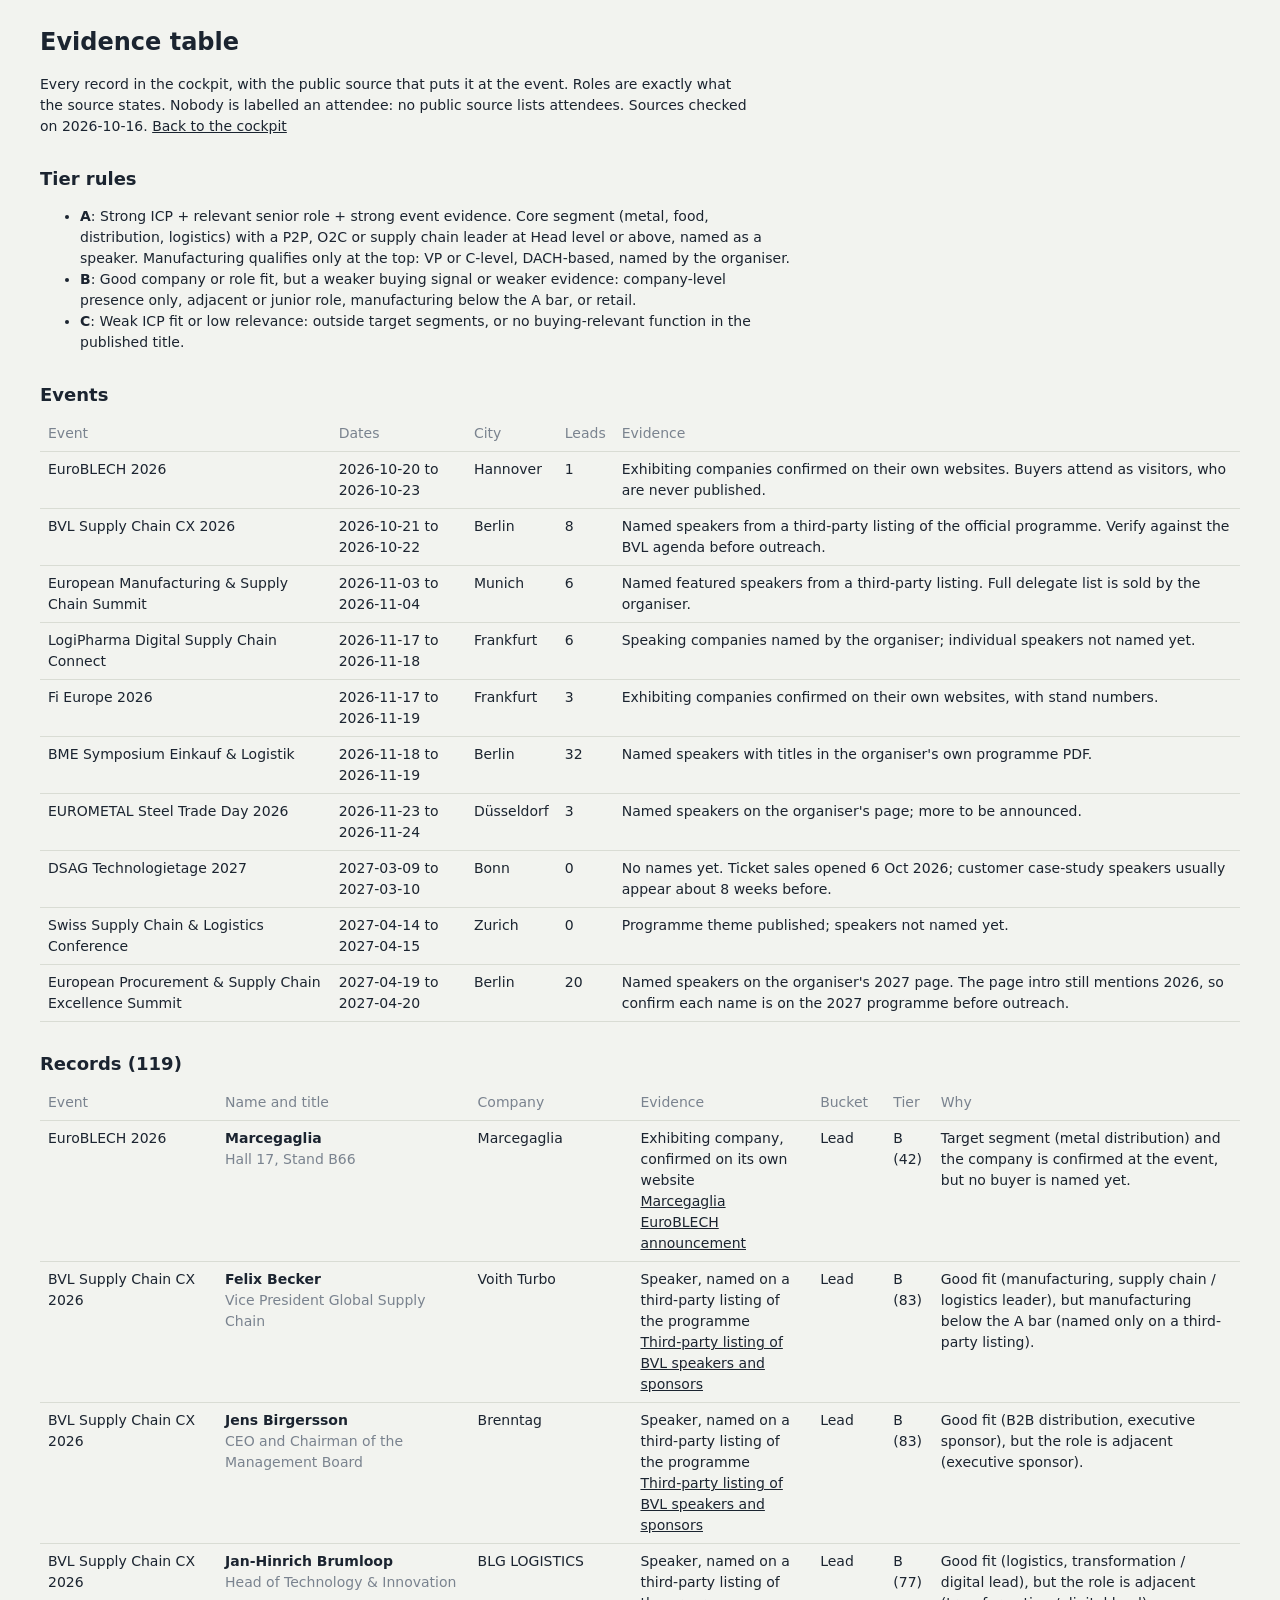
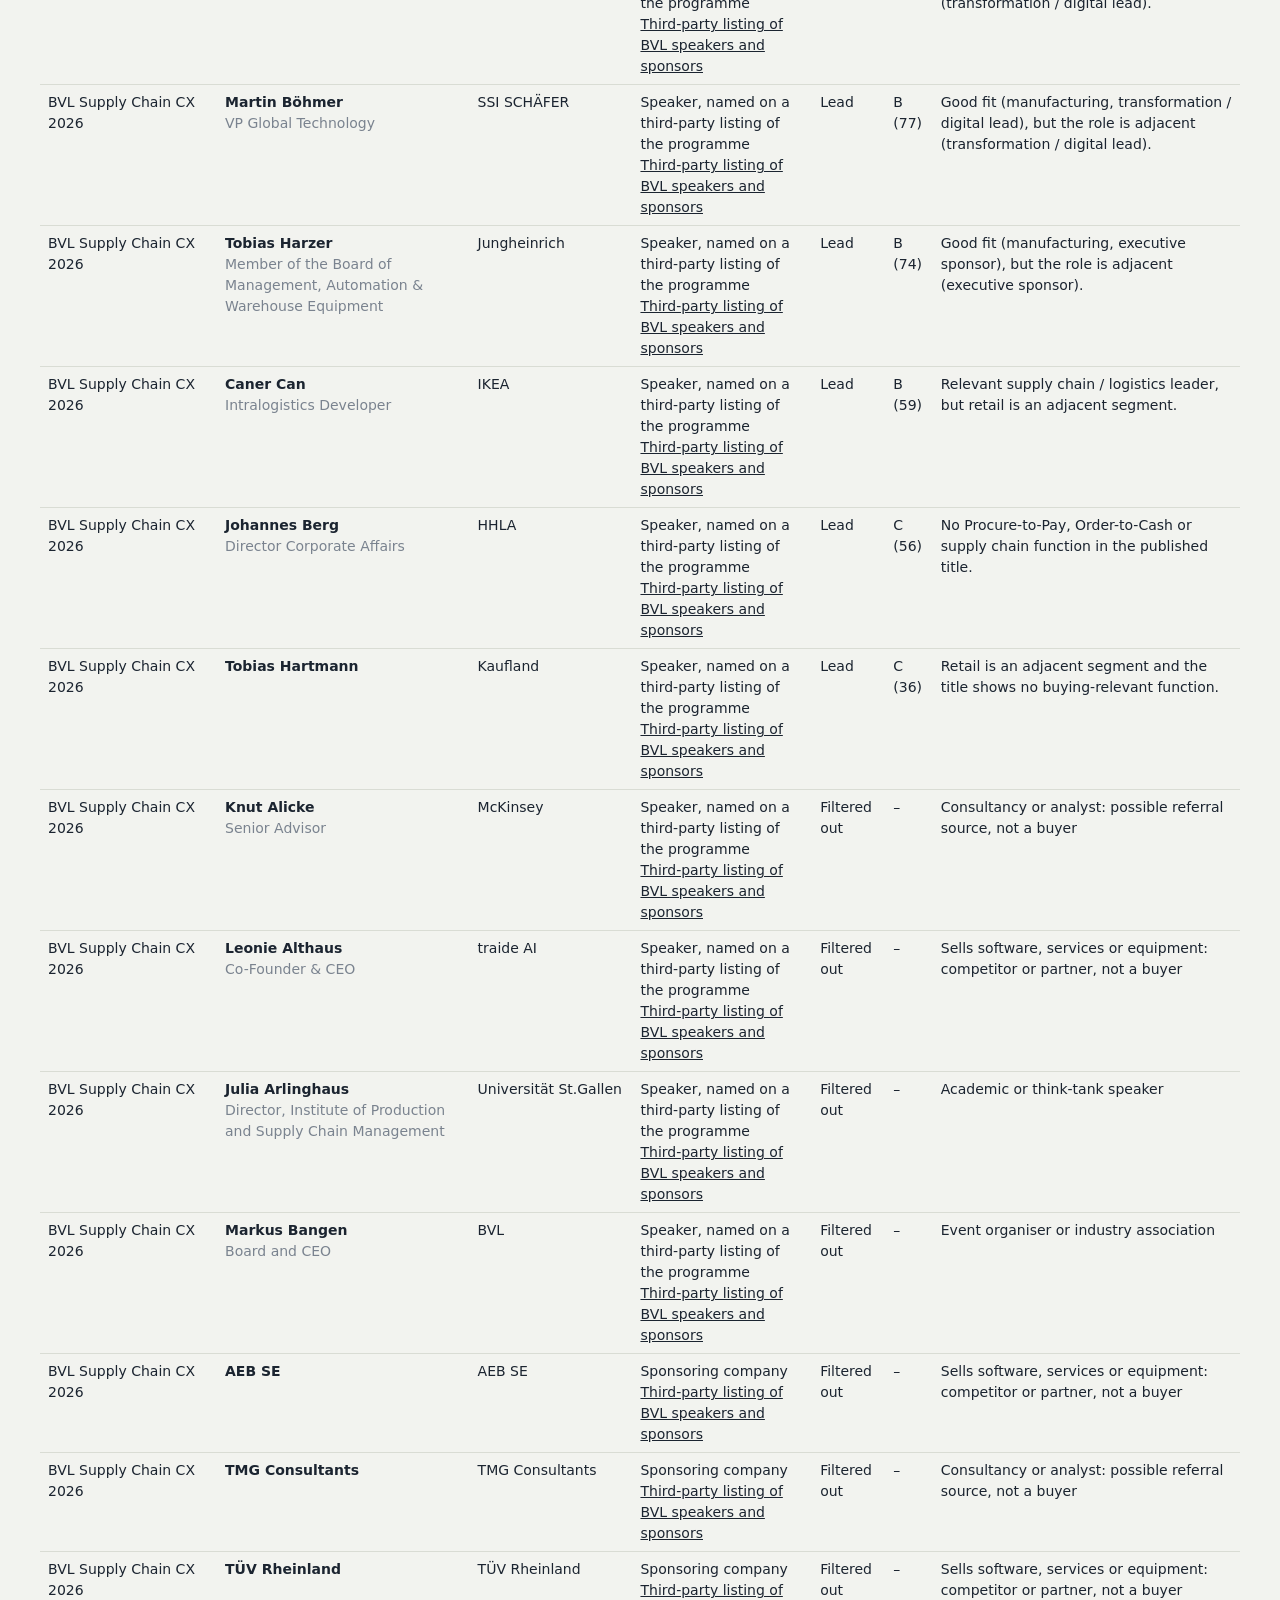
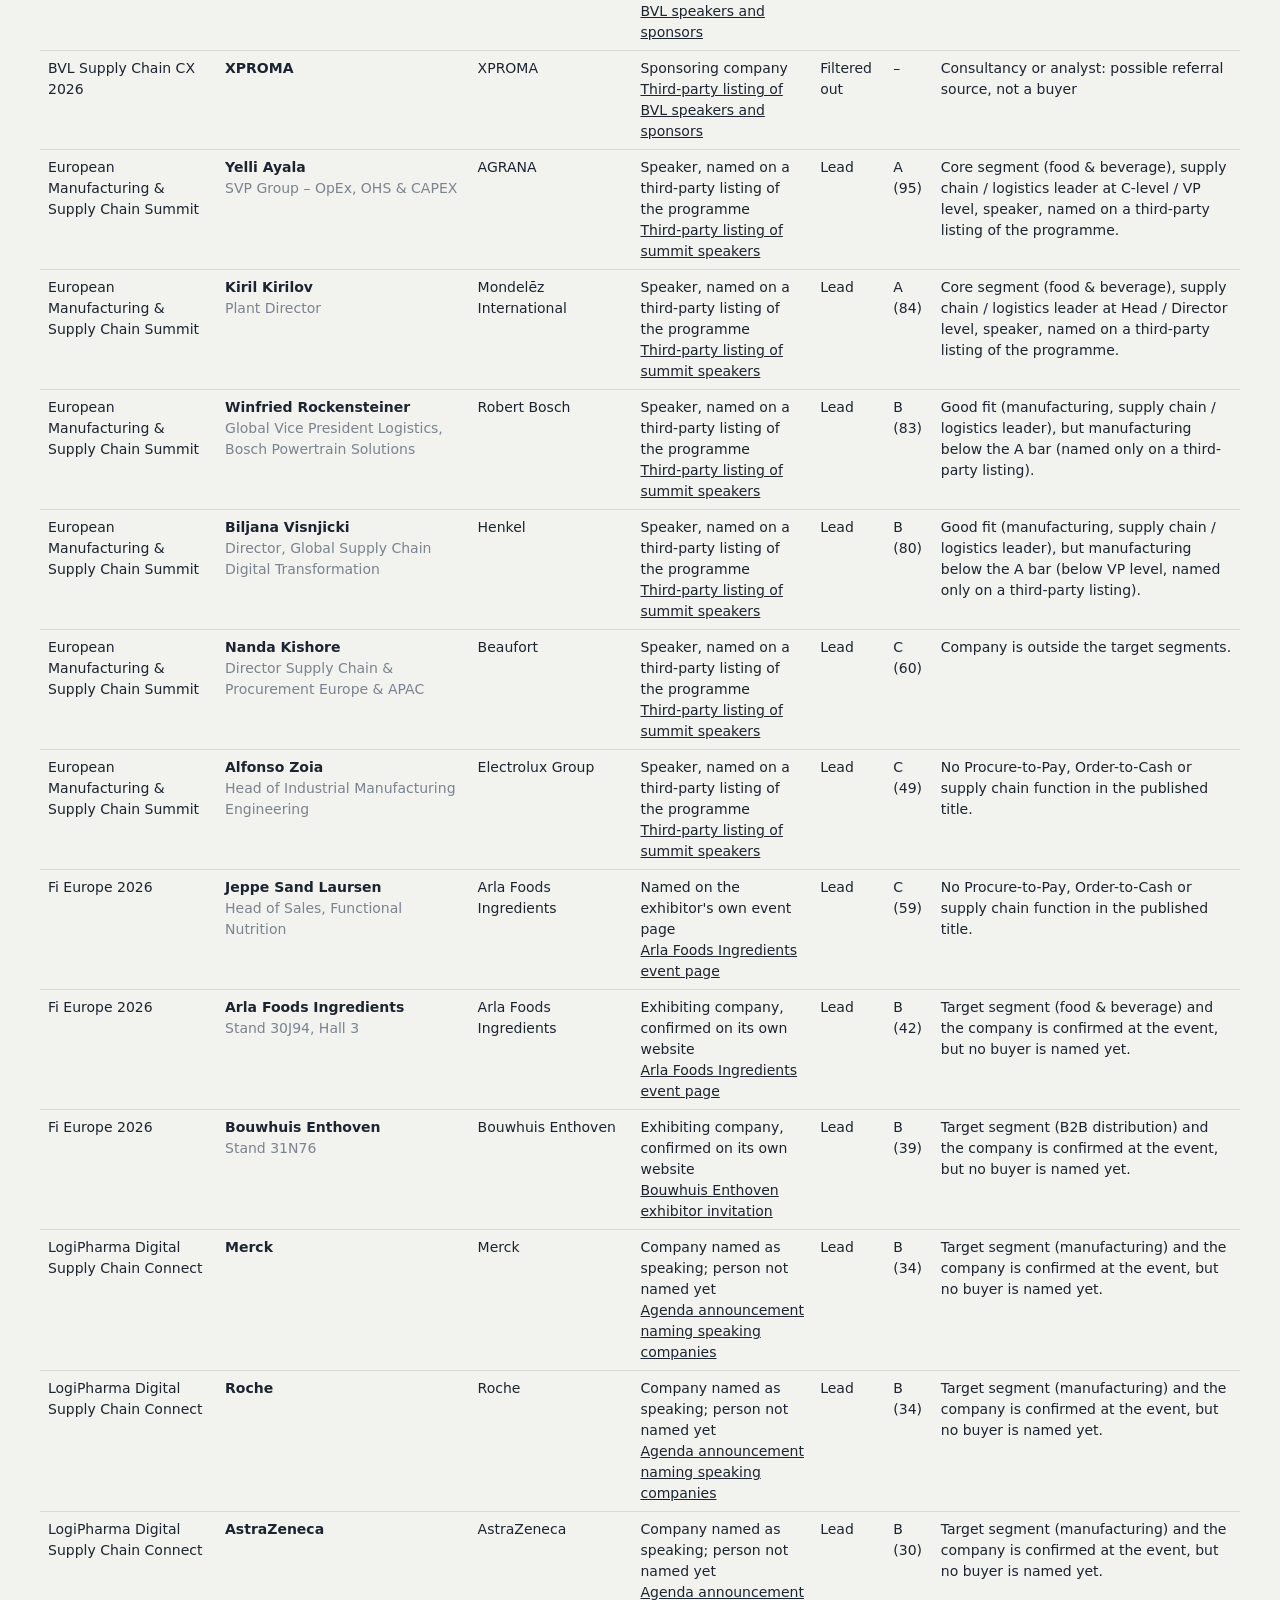
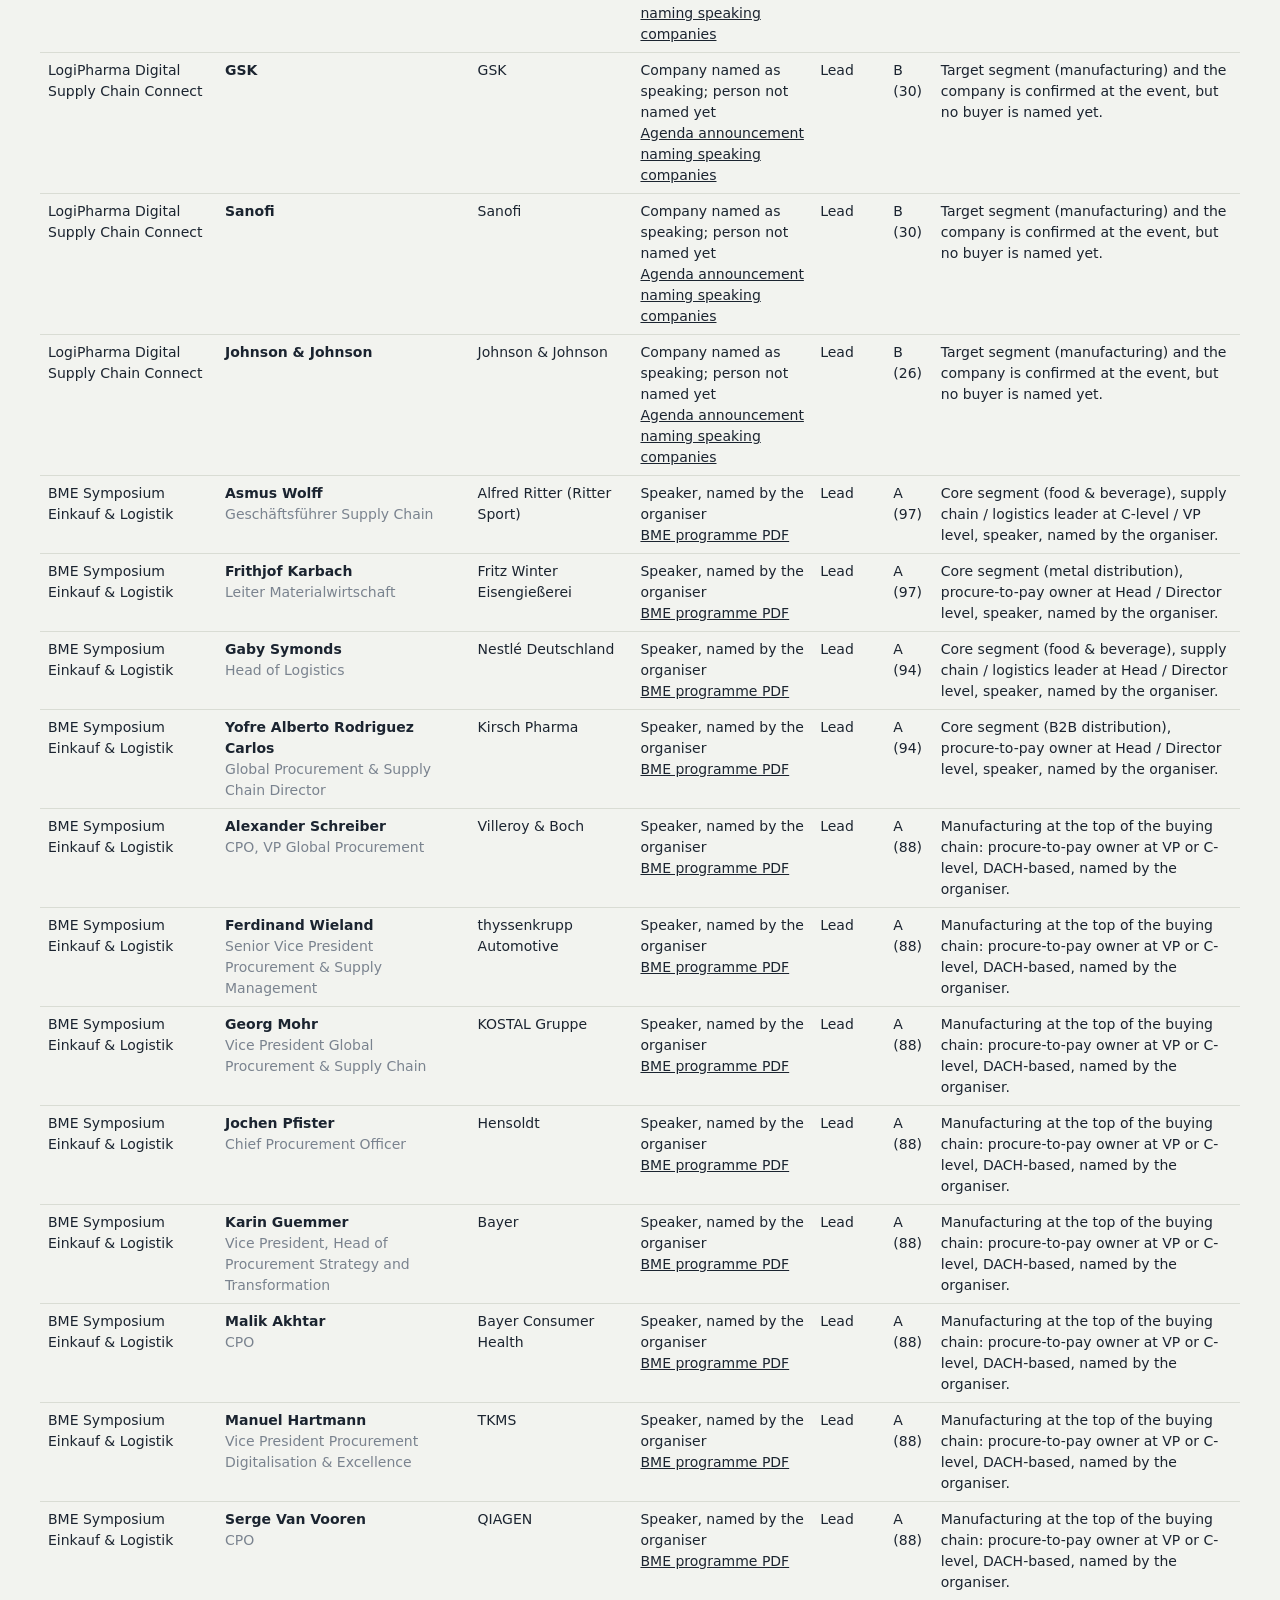
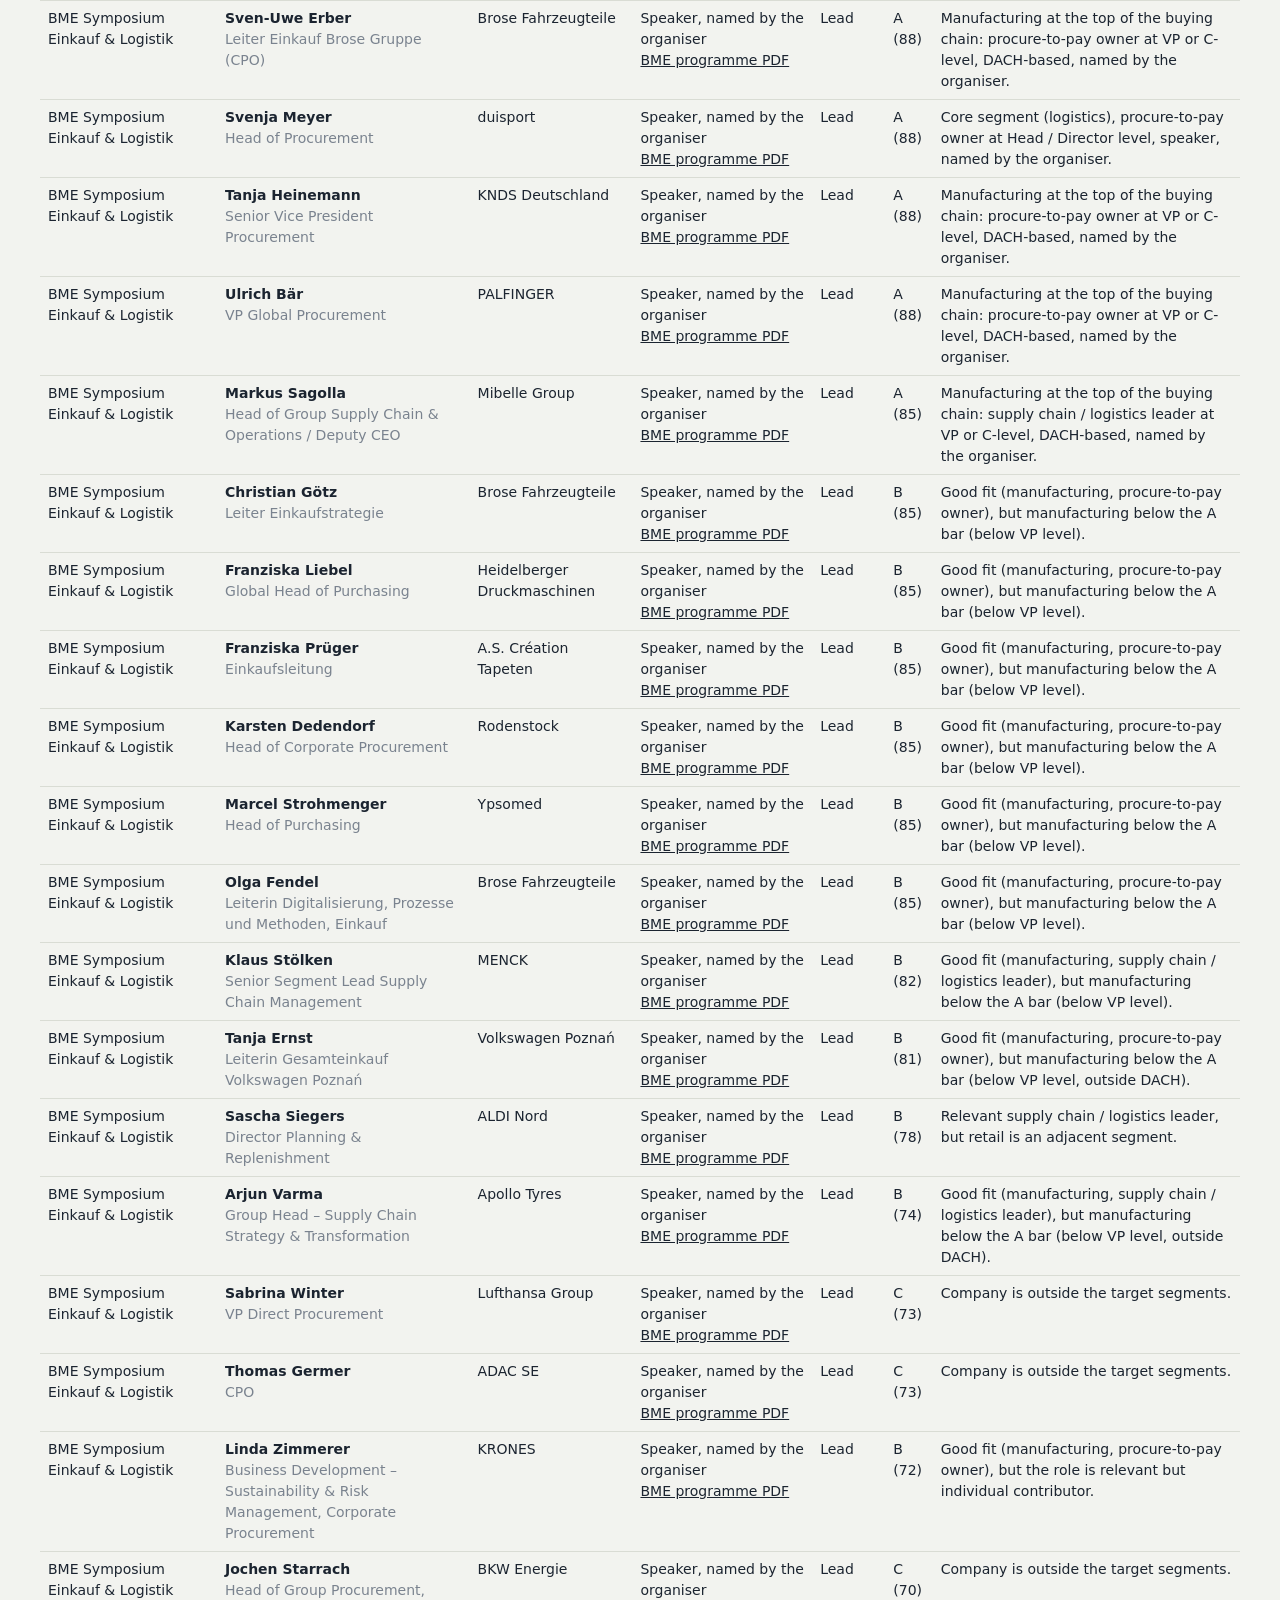
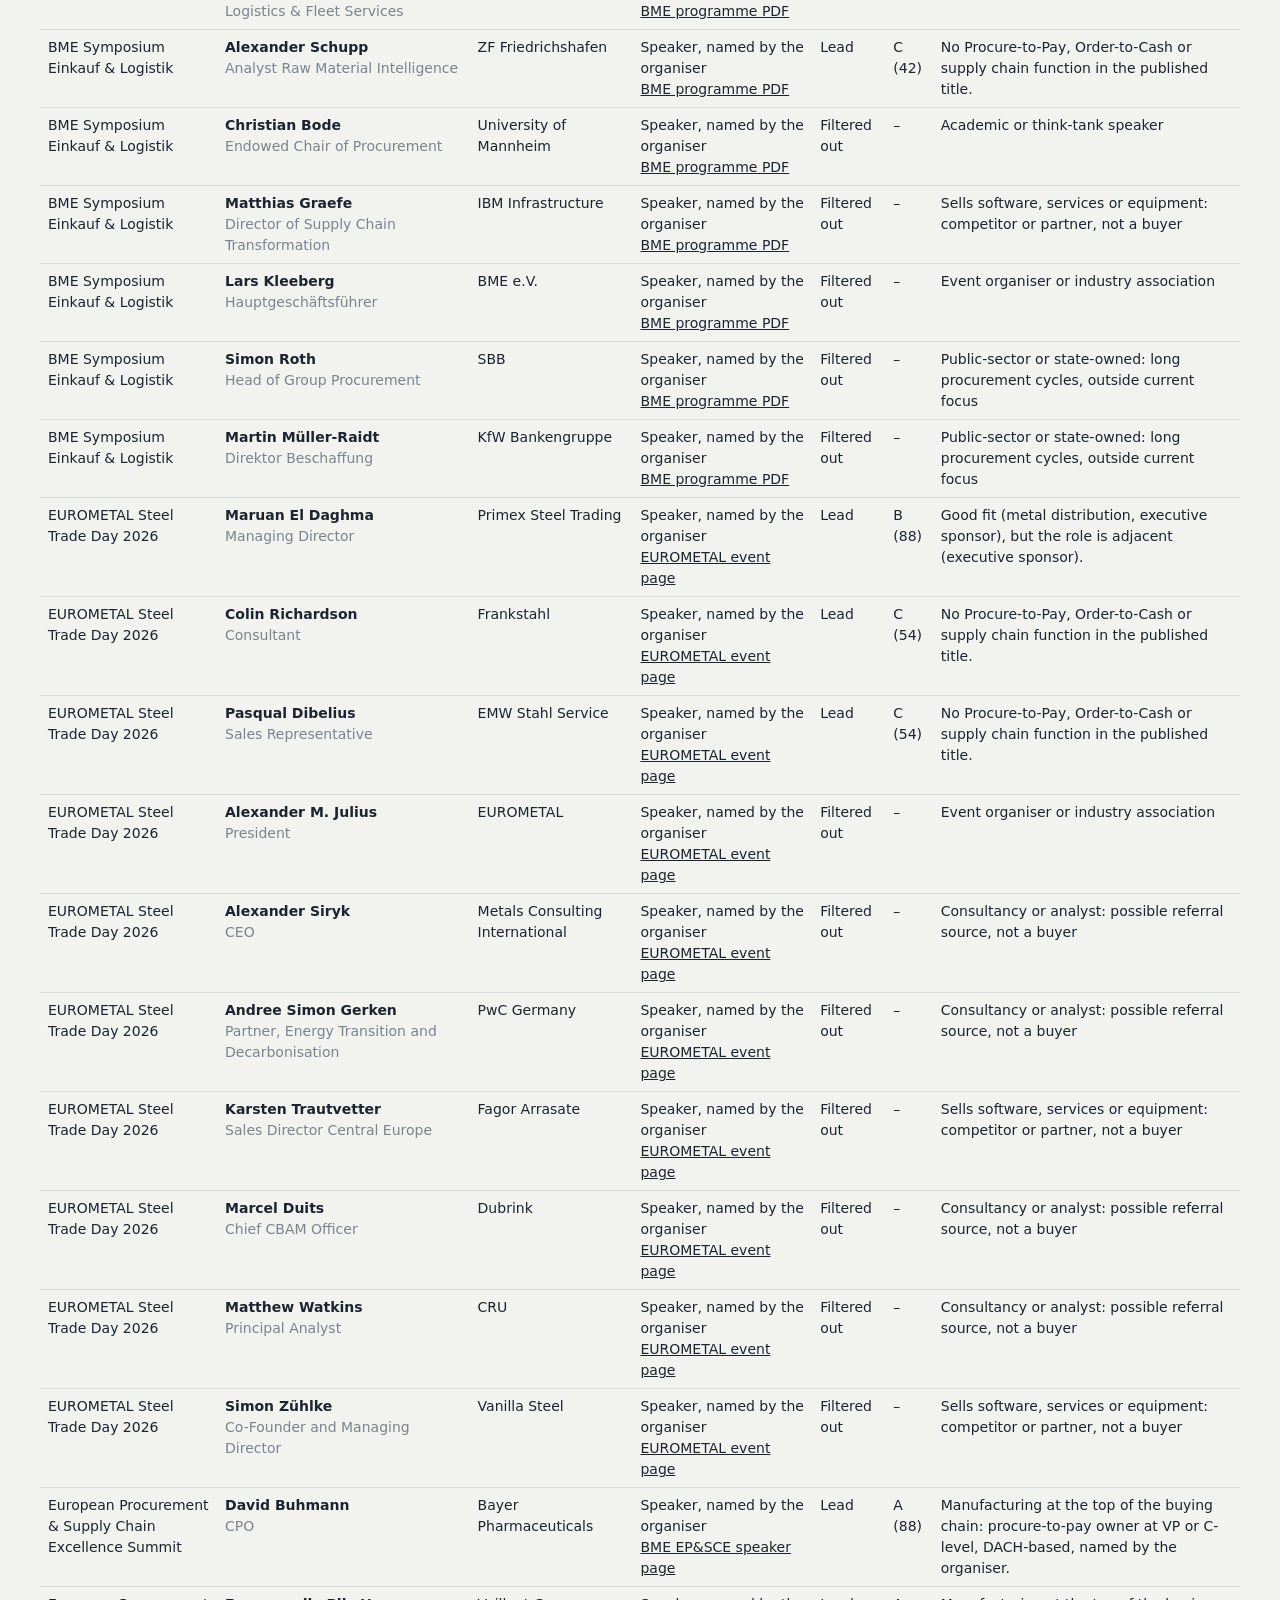
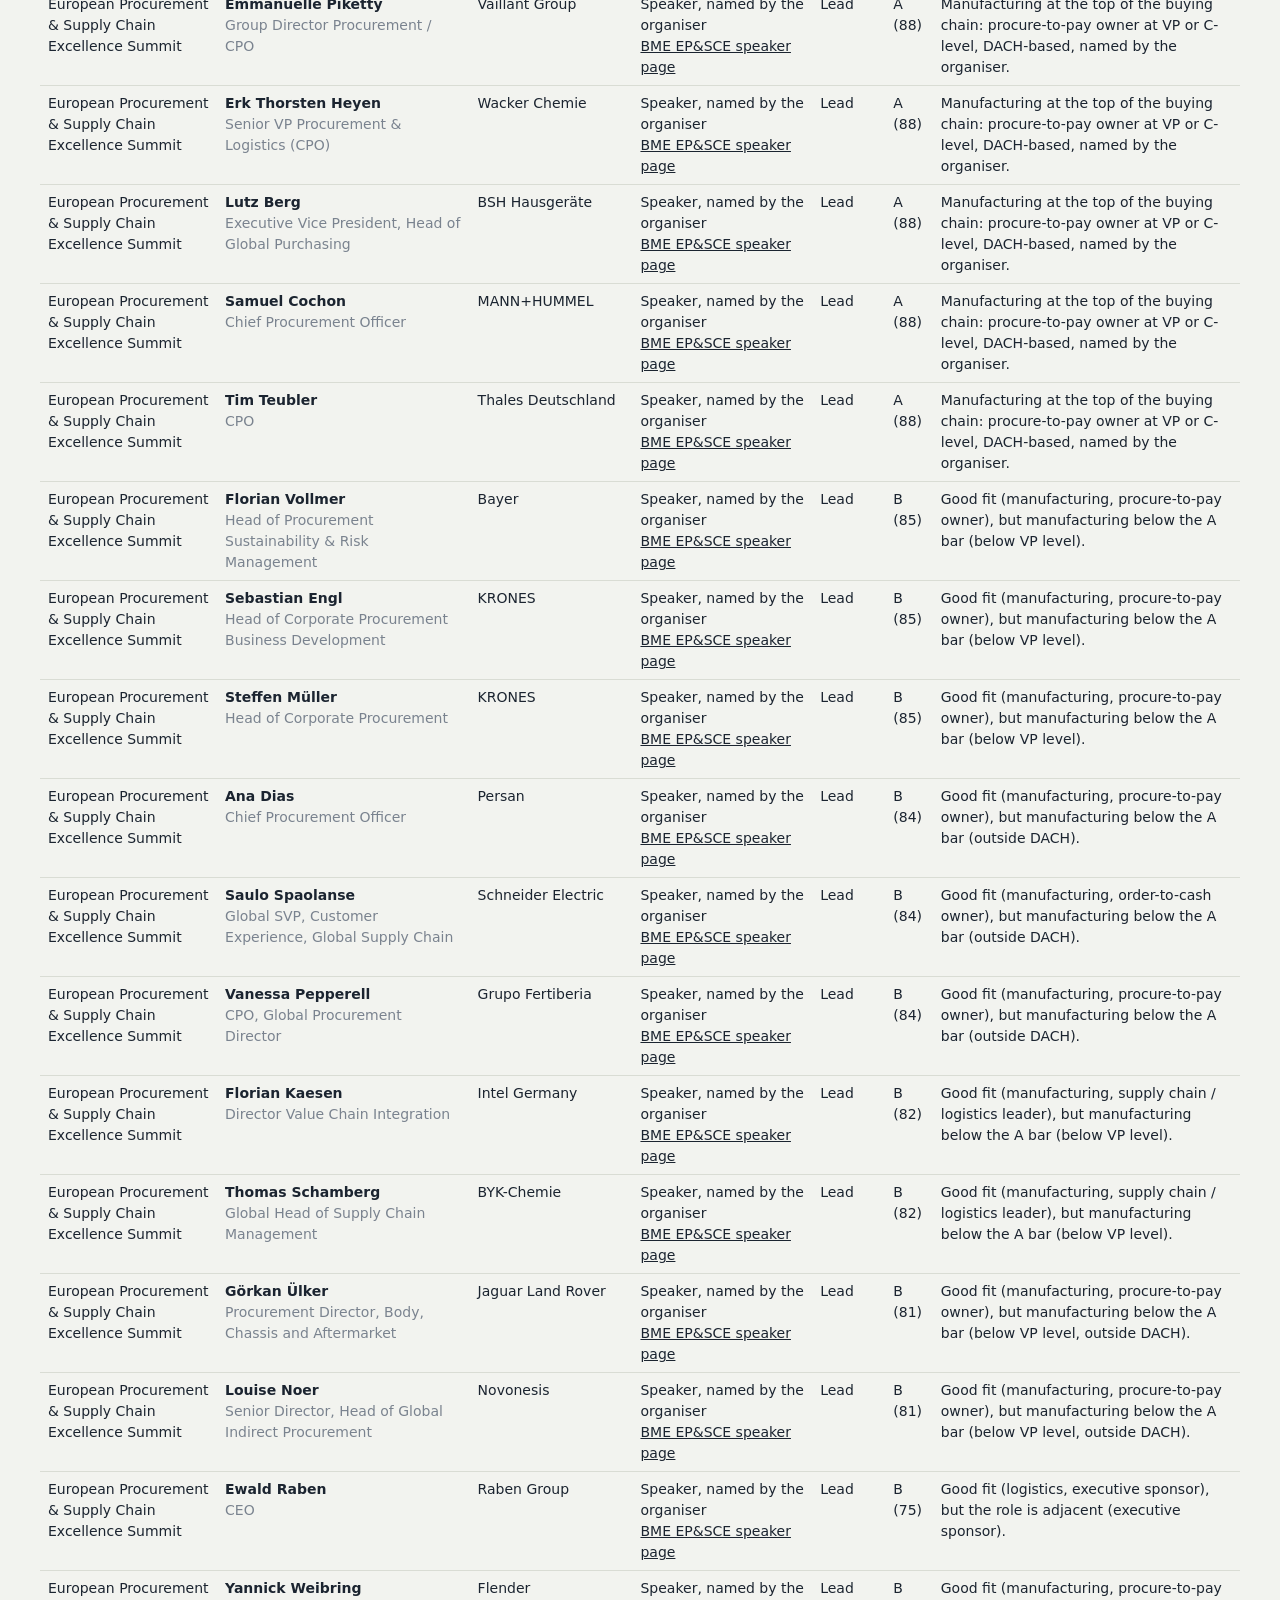
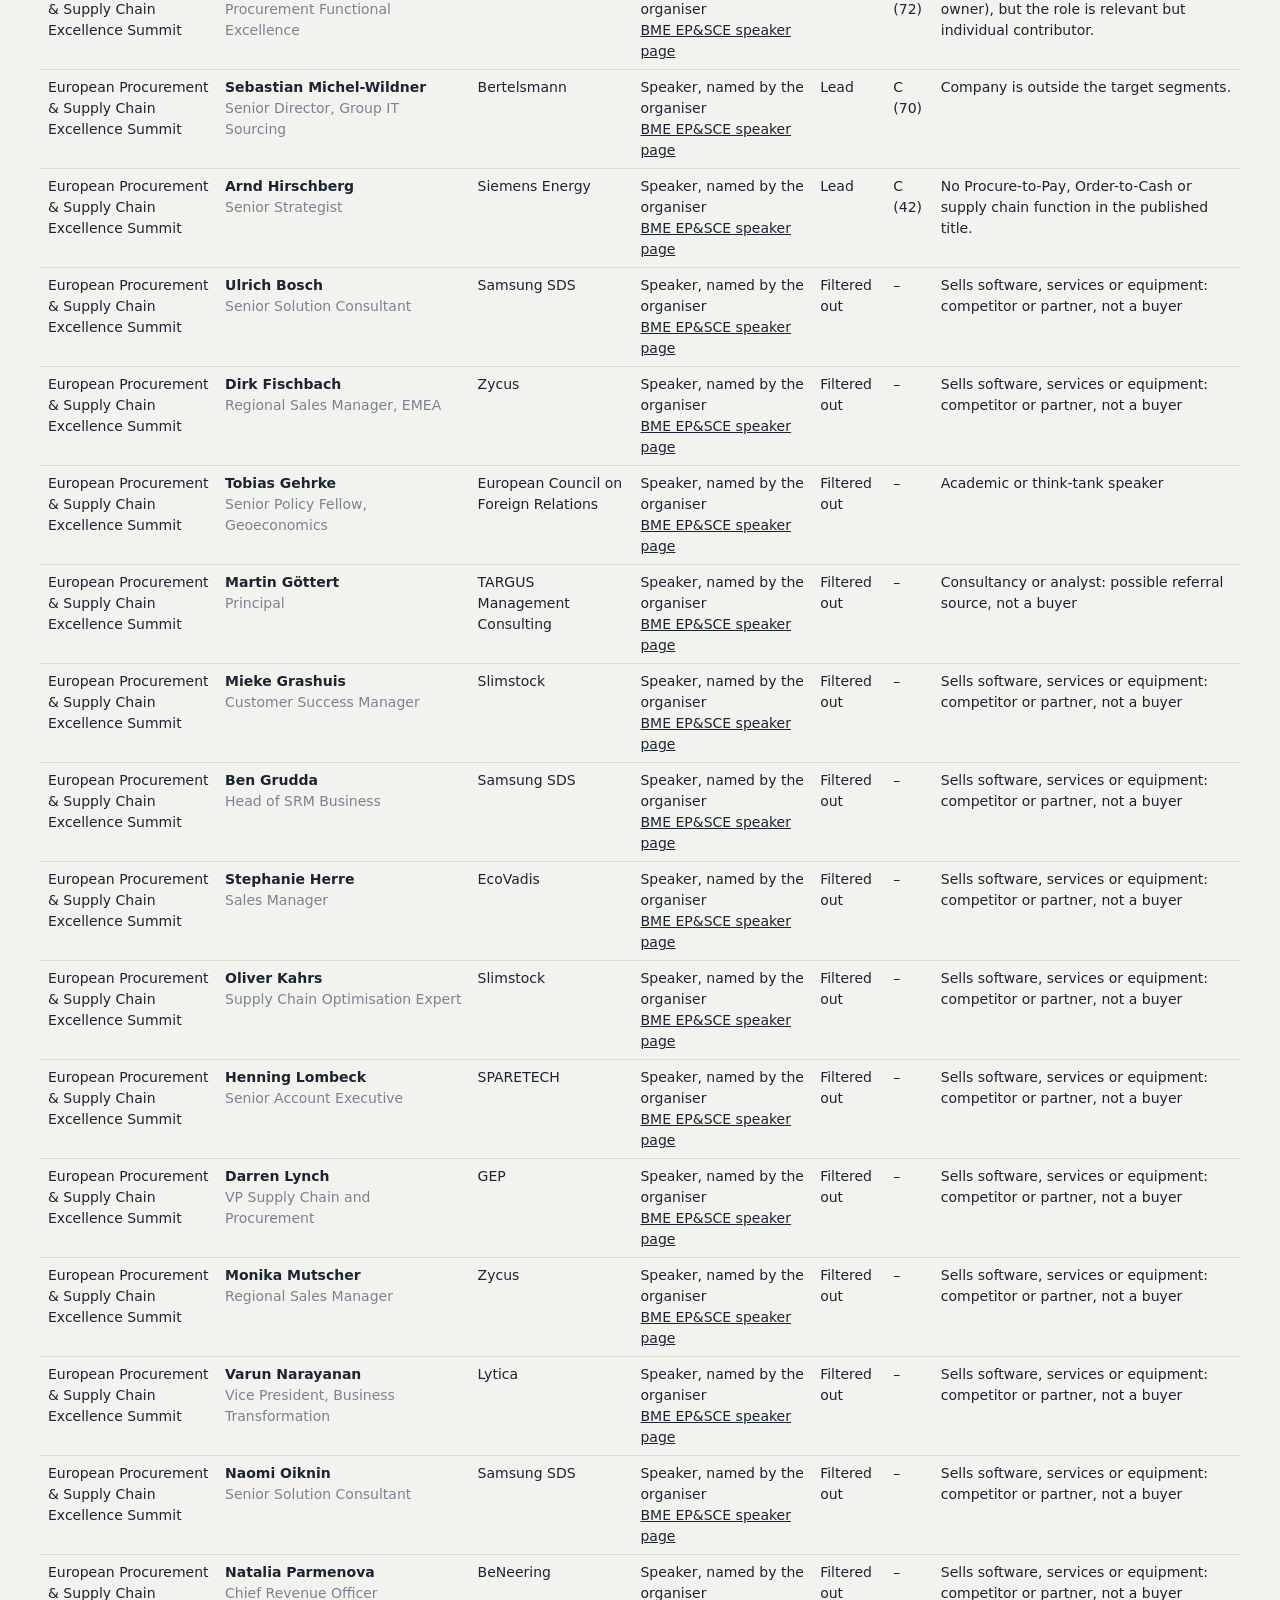
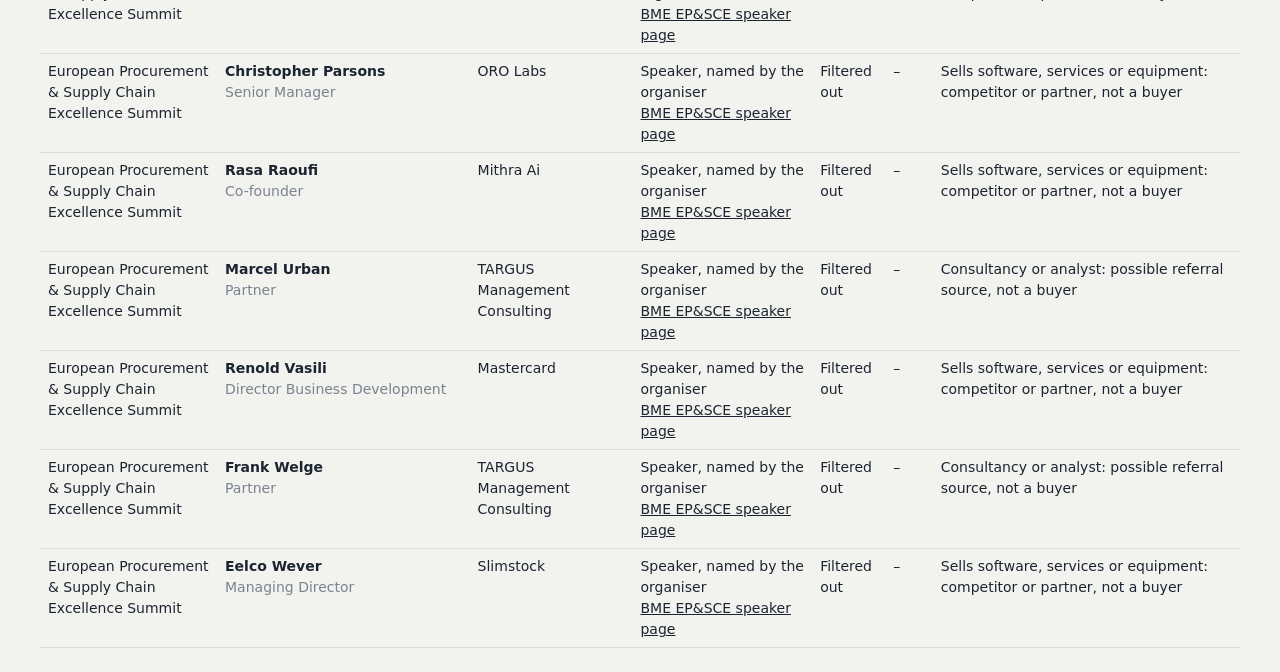
==== evidence.html @ 165980e3 "Evidence levels, written tier rules, LinkedIn check links, evidence table; events with published nam" ====
<!doctype html>
<html lang="en"><head><meta charset="utf-8"><meta name="viewport" content="width=device-width, initial-scale=1">
<title>Evidence Table</title>
<style>
:root { --ink:#1b2430; --ink3:#7a838f; --line:#d9dcd4; --paper:#f2f3ef; }
@media (prefers-color-scheme: dark) { :root:not([data-theme="light"]) { --ink:#e6e9ec; --ink3:#9aa3ad; --line:#3a4350; --paper:#161b22; } }
:root[data-theme="dark"] { --ink:#e6e9ec; --ink3:#9aa3ad; --line:#3a4350; --paper:#161b22; }
body { margin:0; padding:24px 16px; background:var(--paper); color:var(--ink); font:14px/1.5 system-ui, sans-serif; }
main { max-width:1200px; margin:0 auto; }
h1 { font-size:24px; margin:0 0 4px; } h2 { font-size:18px; margin:28px 0 8px; }
p, li { max-width:80ch; }
.wrap { overflow-x:auto; }
table { border-collapse:collapse; width:100%; min-width:900px; }
th, td { text-align:left; vertical-align:top; padding:7px 8px; border-bottom:1px solid var(--line); }
th { color:var(--ink3); font-weight:500; }
.t { color:var(--ink3); }
a { color:inherit; }
</style></head><body><main>
<h1>Evidence table</h1>
<p>Every record in the cockpit, with the public source that puts it at the event. Roles are exactly what the source states. Nobody is labelled an attendee: no public source lists attendees. Sources checked on 2026-10-16. <a href="./">Back to the cockpit</a></p>
<h2>Tier rules</h2><ul><li><b>A</b>: Strong ICP + relevant senior role + strong event evidence. Core segment (metal, food, distribution, logistics) with a P2P, O2C or supply chain leader at Head level or above, named as a speaker. Manufacturing qualifies only at the top: VP or C-level, DACH-based, named by the organiser.</li><li><b>B</b>: Good company or role fit, but a weaker buying signal or weaker evidence: company-level presence only, adjacent or junior role, manufacturing below the A bar, or retail.</li><li><b>C</b>: Weak ICP fit or low relevance: outside target segments, or no buying-relevant function in the published title.</li></ul>
<h2>Events</h2><div class="wrap"><table><thead><tr><th>Event</th><th>Dates</th><th>City</th><th>Leads</th><th>Evidence</th></tr></thead><tbody><tr><td>EuroBLECH 2026</td><td>2026-10-20 to 2026-10-23</td><td>Hannover</td><td>1</td><td>Exhibiting companies confirmed on their own websites. Buyers attend as visitors, who are never published.</td></tr><tr><td>BVL Supply Chain CX 2026</td><td>2026-10-21 to 2026-10-22</td><td>Berlin</td><td>8</td><td>Named speakers from a third-party listing of the official programme. Verify against the BVL agenda before outreach.</td></tr><tr><td>European Manufacturing &amp; Supply Chain Summit</td><td>2026-11-03 to 2026-11-04</td><td>Munich</td><td>6</td><td>Named featured speakers from a third-party listing. Full delegate list is sold by the organiser.</td></tr><tr><td>LogiPharma Digital Supply Chain Connect</td><td>2026-11-17 to 2026-11-18</td><td>Frankfurt</td><td>6</td><td>Speaking companies named by the organiser; individual speakers not named yet.</td></tr><tr><td>Fi Europe 2026</td><td>2026-11-17 to 2026-11-19</td><td>Frankfurt</td><td>3</td><td>Exhibiting companies confirmed on their own websites, with stand numbers.</td></tr><tr><td>BME Symposium Einkauf &amp; Logistik</td><td>2026-11-18 to 2026-11-19</td><td>Berlin</td><td>32</td><td>Named speakers with titles in the organiser&#x27;s own programme PDF.</td></tr><tr><td>EUROMETAL Steel Trade Day 2026</td><td>2026-11-23 to 2026-11-24</td><td>Düsseldorf</td><td>3</td><td>Named speakers on the organiser&#x27;s page; more to be announced.</td></tr><tr><td>DSAG Technologietage 2027</td><td>2027-03-09 to 2027-03-10</td><td>Bonn</td><td>0</td><td>No names yet. Ticket sales opened 6 Oct 2026; customer case-study speakers usually appear about 8 weeks before.</td></tr><tr><td>Swiss Supply Chain &amp; Logistics Conference</td><td>2027-04-14 to 2027-04-15</td><td>Zurich</td><td>0</td><td>Programme theme published; speakers not named yet.</td></tr><tr><td>European Procurement &amp; Supply Chain Excellence Summit</td><td>2027-04-19 to 2027-04-20</td><td>Berlin</td><td>20</td><td>Named speakers on the organiser&#x27;s 2027 page. The page intro still mentions 2026, so confirm each name is on the 2027 programme before outreach.</td></tr></tbody></table></div>
<h2>Records (119)</h2>
<div class="wrap"><table><thead><tr><th>Event</th><th>Name and title</th><th>Company</th><th>Evidence</th><th>Bucket</th><th>Tier</th><th>Why</th></tr></thead>
<tbody><tr><td>EuroBLECH 2026</td><td><b>Marcegaglia</b><br><span class=t>Hall 17, Stand B66</span></td><td>Marcegaglia</td><td>Exhibiting company, confirmed on its own website<br><a href='https://www.marcegaglia.com/officialwebsite/en/marcegaglia-a-euroblech-2026-lacciaio-prende-forma-ad-hannover/'>Marcegaglia EuroBLECH announcement</a></td><td>Lead</td><td>B (42)</td><td>Target segment (metal distribution) and the company is confirmed at the event, but no buyer is named yet.</td></tr><tr><td>BVL Supply Chain CX 2026</td><td><b>Felix Becker</b><br><span class=t>Vice President Global Supply Chain</span></td><td>Voith Turbo</td><td>Speaker, named on a third-party listing of the programme<br><a href='https://www.luminik.io/events/bvl-supply-chain-cx-berlin-f1773cb8328b/attendees/'>Third-party listing of BVL speakers and sponsors</a></td><td>Lead</td><td>B (83)</td><td>Good fit (manufacturing, supply chain / logistics leader), but manufacturing below the A bar (named only on a third-party listing).</td></tr><tr><td>BVL Supply Chain CX 2026</td><td><b>Jens Birgersson</b><br><span class=t>CEO and Chairman of the Management Board</span></td><td>Brenntag</td><td>Speaker, named on a third-party listing of the programme<br><a href='https://www.luminik.io/events/bvl-supply-chain-cx-berlin-f1773cb8328b/attendees/'>Third-party listing of BVL speakers and sponsors</a></td><td>Lead</td><td>B (83)</td><td>Good fit (B2B distribution, executive sponsor), but the role is adjacent (executive sponsor).</td></tr><tr><td>BVL Supply Chain CX 2026</td><td><b>Jan-Hinrich Brumloop</b><br><span class=t>Head of Technology &amp; Innovation</span></td><td>BLG LOGISTICS</td><td>Speaker, named on a third-party listing of the programme<br><a href='https://www.luminik.io/events/bvl-supply-chain-cx-berlin-f1773cb8328b/attendees/'>Third-party listing of BVL speakers and sponsors</a></td><td>Lead</td><td>B (77)</td><td>Good fit (logistics, transformation / digital lead), but the role is adjacent (transformation / digital lead).</td></tr><tr><td>BVL Supply Chain CX 2026</td><td><b>Martin Böhmer</b><br><span class=t>VP Global Technology</span></td><td>SSI SCHÄFER</td><td>Speaker, named on a third-party listing of the programme<br><a href='https://www.luminik.io/events/bvl-supply-chain-cx-berlin-f1773cb8328b/attendees/'>Third-party listing of BVL speakers and sponsors</a></td><td>Lead</td><td>B (77)</td><td>Good fit (manufacturing, transformation / digital lead), but the role is adjacent (transformation / digital lead).</td></tr><tr><td>BVL Supply Chain CX 2026</td><td><b>Tobias Harzer</b><br><span class=t>Member of the Board of Management, Automation &amp; Warehouse Equipment</span></td><td>Jungheinrich</td><td>Speaker, named on a third-party listing of the programme<br><a href='https://www.luminik.io/events/bvl-supply-chain-cx-berlin-f1773cb8328b/attendees/'>Third-party listing of BVL speakers and sponsors</a></td><td>Lead</td><td>B (74)</td><td>Good fit (manufacturing, executive sponsor), but the role is adjacent (executive sponsor).</td></tr><tr><td>BVL Supply Chain CX 2026</td><td><b>Caner Can</b><br><span class=t>Intralogistics Developer</span></td><td>IKEA</td><td>Speaker, named on a third-party listing of the programme<br><a href='https://www.luminik.io/events/bvl-supply-chain-cx-berlin-f1773cb8328b/attendees/'>Third-party listing of BVL speakers and sponsors</a></td><td>Lead</td><td>B (59)</td><td>Relevant supply chain / logistics leader, but retail is an adjacent segment.</td></tr><tr><td>BVL Supply Chain CX 2026</td><td><b>Johannes Berg</b><br><span class=t>Director Corporate Affairs</span></td><td>HHLA</td><td>Speaker, named on a third-party listing of the programme<br><a href='https://www.luminik.io/events/bvl-supply-chain-cx-berlin-f1773cb8328b/attendees/'>Third-party listing of BVL speakers and sponsors</a></td><td>Lead</td><td>C (56)</td><td>No Procure-to-Pay, Order-to-Cash or supply chain function in the published title.</td></tr><tr><td>BVL Supply Chain CX 2026</td><td><b>Tobias Hartmann</b><br><span class=t></span></td><td>Kaufland</td><td>Speaker, named on a third-party listing of the programme<br><a href='https://www.luminik.io/events/bvl-supply-chain-cx-berlin-f1773cb8328b/attendees/'>Third-party listing of BVL speakers and sponsors</a></td><td>Lead</td><td>C (36)</td><td>Retail is an adjacent segment and the title shows no buying-relevant function.</td></tr><tr><td>BVL Supply Chain CX 2026</td><td><b>Knut Alicke</b><br><span class=t>Senior Advisor</span></td><td>McKinsey</td><td>Speaker, named on a third-party listing of the programme<br><a href='https://www.luminik.io/events/bvl-supply-chain-cx-berlin-f1773cb8328b/attendees/'>Third-party listing of BVL speakers and sponsors</a></td><td>Filtered out</td><td>–</td><td>Consultancy or analyst: possible referral source, not a buyer</td></tr><tr><td>BVL Supply Chain CX 2026</td><td><b>Leonie Althaus</b><br><span class=t>Co-Founder &amp; CEO</span></td><td>traide AI</td><td>Speaker, named on a third-party listing of the programme<br><a href='https://www.luminik.io/events/bvl-supply-chain-cx-berlin-f1773cb8328b/attendees/'>Third-party listing of BVL speakers and sponsors</a></td><td>Filtered out</td><td>–</td><td>Sells software, services or equipment: competitor or partner, not a buyer</td></tr><tr><td>BVL Supply Chain CX 2026</td><td><b>Julia Arlinghaus</b><br><span class=t>Director, Institute of Production and Supply Chain Management</span></td><td>Universität St.Gallen</td><td>Speaker, named on a third-party listing of the programme<br><a href='https://www.luminik.io/events/bvl-supply-chain-cx-berlin-f1773cb8328b/attendees/'>Third-party listing of BVL speakers and sponsors</a></td><td>Filtered out</td><td>–</td><td>Academic or think-tank speaker</td></tr><tr><td>BVL Supply Chain CX 2026</td><td><b>Markus Bangen</b><br><span class=t>Board and CEO</span></td><td>BVL</td><td>Speaker, named on a third-party listing of the programme<br><a href='https://www.luminik.io/events/bvl-supply-chain-cx-berlin-f1773cb8328b/attendees/'>Third-party listing of BVL speakers and sponsors</a></td><td>Filtered out</td><td>–</td><td>Event organiser or industry association</td></tr><tr><td>BVL Supply Chain CX 2026</td><td><b>AEB SE</b><br><span class=t></span></td><td>AEB SE</td><td>Sponsoring company<br><a href='https://www.luminik.io/events/bvl-supply-chain-cx-berlin-f1773cb8328b/attendees/'>Third-party listing of BVL speakers and sponsors</a></td><td>Filtered out</td><td>–</td><td>Sells software, services or equipment: competitor or partner, not a buyer</td></tr><tr><td>BVL Supply Chain CX 2026</td><td><b>TMG Consultants</b><br><span class=t></span></td><td>TMG Consultants</td><td>Sponsoring company<br><a href='https://www.luminik.io/events/bvl-supply-chain-cx-berlin-f1773cb8328b/attendees/'>Third-party listing of BVL speakers and sponsors</a></td><td>Filtered out</td><td>–</td><td>Consultancy or analyst: possible referral source, not a buyer</td></tr><tr><td>BVL Supply Chain CX 2026</td><td><b>TÜV Rheinland</b><br><span class=t></span></td><td>TÜV Rheinland</td><td>Sponsoring company<br><a href='https://www.luminik.io/events/bvl-supply-chain-cx-berlin-f1773cb8328b/attendees/'>Third-party listing of BVL speakers and sponsors</a></td><td>Filtered out</td><td>–</td><td>Sells software, services or equipment: competitor or partner, not a buyer</td></tr><tr><td>BVL Supply Chain CX 2026</td><td><b>XPROMA</b><br><span class=t></span></td><td>XPROMA</td><td>Sponsoring company<br><a href='https://www.luminik.io/events/bvl-supply-chain-cx-berlin-f1773cb8328b/attendees/'>Third-party listing of BVL speakers and sponsors</a></td><td>Filtered out</td><td>–</td><td>Consultancy or analyst: possible referral source, not a buyer</td></tr><tr><td>European Manufacturing &amp; Supply Chain Summit</td><td><b>Yelli Ayala</b><br><span class=t>SVP Group – OpEx, OHS &amp; CAPEX</span></td><td>AGRANA</td><td>Speaker, named on a third-party listing of the programme<br><a href='https://www.luminik.io/events/ems-scms-summit-munich/'>Third-party listing of summit speakers</a></td><td>Lead</td><td>A (95)</td><td>Core segment (food &amp; beverage), supply chain / logistics leader at C-level / VP level, speaker, named on a third-party listing of the programme.</td></tr><tr><td>European Manufacturing &amp; Supply Chain Summit</td><td><b>Kiril Kirilov</b><br><span class=t>Plant Director</span></td><td>Mondelēz International</td><td>Speaker, named on a third-party listing of the programme<br><a href='https://www.luminik.io/events/ems-scms-summit-munich/'>Third-party listing of summit speakers</a></td><td>Lead</td><td>A (84)</td><td>Core segment (food &amp; beverage), supply chain / logistics leader at Head / Director level, speaker, named on a third-party listing of the programme.</td></tr><tr><td>European Manufacturing &amp; Supply Chain Summit</td><td><b>Winfried Rockensteiner</b><br><span class=t>Global Vice President Logistics, Bosch Powertrain Solutions</span></td><td>Robert Bosch</td><td>Speaker, named on a third-party listing of the programme<br><a href='https://www.luminik.io/events/ems-scms-summit-munich/'>Third-party listing of summit speakers</a></td><td>Lead</td><td>B (83)</td><td>Good fit (manufacturing, supply chain / logistics leader), but manufacturing below the A bar (named only on a third-party listing).</td></tr><tr><td>European Manufacturing &amp; Supply Chain Summit</td><td><b>Biljana Visnjicki</b><br><span class=t>Director, Global Supply Chain Digital Transformation</span></td><td>Henkel</td><td>Speaker, named on a third-party listing of the programme<br><a href='https://www.luminik.io/events/ems-scms-summit-munich/'>Third-party listing of summit speakers</a></td><td>Lead</td><td>B (80)</td><td>Good fit (manufacturing, supply chain / logistics leader), but manufacturing below the A bar (below VP level, named only on a third-party listing).</td></tr><tr><td>European Manufacturing &amp; Supply Chain Summit</td><td><b>Nanda Kishore</b><br><span class=t>Director Supply Chain &amp; Procurement Europe &amp; APAC</span></td><td>Beaufort</td><td>Speaker, named on a third-party listing of the programme<br><a href='https://www.luminik.io/events/ems-scms-summit-munich/'>Third-party listing of summit speakers</a></td><td>Lead</td><td>C (60)</td><td>Company is outside the target segments.</td></tr><tr><td>European Manufacturing &amp; Supply Chain Summit</td><td><b>Alfonso Zoia</b><br><span class=t>Head of Industrial Manufacturing Engineering</span></td><td>Electrolux Group</td><td>Speaker, named on a third-party listing of the programme<br><a href='https://www.luminik.io/events/ems-scms-summit-munich/'>Third-party listing of summit speakers</a></td><td>Lead</td><td>C (49)</td><td>No Procure-to-Pay, Order-to-Cash or supply chain function in the published title.</td></tr><tr><td>Fi Europe 2026</td><td><b>Jeppe Sand Laursen</b><br><span class=t>Head of Sales, Functional Nutrition</span></td><td>Arla Foods Ingredients</td><td>Named on the exhibitor&#x27;s own event page<br><a href='https://www.arlafoodsingredients.com/about/upcoming-events/fi-europe-2026/'>Arla Foods Ingredients event page</a></td><td>Lead</td><td>C (59)</td><td>No Procure-to-Pay, Order-to-Cash or supply chain function in the published title.</td></tr><tr><td>Fi Europe 2026</td><td><b>Arla Foods Ingredients</b><br><span class=t>Stand 30J94, Hall 3</span></td><td>Arla Foods Ingredients</td><td>Exhibiting company, confirmed on its own website<br><a href='https://www.arlafoodsingredients.com/about/upcoming-events/fi-europe-2026/'>Arla Foods Ingredients event page</a></td><td>Lead</td><td>B (42)</td><td>Target segment (food &amp; beverage) and the company is confirmed at the event, but no buyer is named yet.</td></tr><tr><td>Fi Europe 2026</td><td><b>Bouwhuis Enthoven</b><br><span class=t>Stand 31N76</span></td><td>Bouwhuis Enthoven</td><td>Exhibiting company, confirmed on its own website<br><a href='https://l.feathr.co/fi-europe-2026-page-bouwhuis-enthoven-bv'>Bouwhuis Enthoven exhibitor invitation</a></td><td>Lead</td><td>B (39)</td><td>Target segment (B2B distribution) and the company is confirmed at the event, but no buyer is named yet.</td></tr><tr><td>LogiPharma Digital Supply Chain Connect</td><td><b>Merck</b><br><span class=t></span></td><td>Merck</td><td>Company named as speaking; person not named yet<br><a href='https://manufacturingchemist.com/logipharma-digital-supply-chain-connect-announces-2026-agenda'>Agenda announcement naming speaking companies</a></td><td>Lead</td><td>B (34)</td><td>Target segment (manufacturing) and the company is confirmed at the event, but no buyer is named yet.</td></tr><tr><td>LogiPharma Digital Supply Chain Connect</td><td><b>Roche</b><br><span class=t></span></td><td>Roche</td><td>Company named as speaking; person not named yet<br><a href='https://manufacturingchemist.com/logipharma-digital-supply-chain-connect-announces-2026-agenda'>Agenda announcement naming speaking companies</a></td><td>Lead</td><td>B (34)</td><td>Target segment (manufacturing) and the company is confirmed at the event, but no buyer is named yet.</td></tr><tr><td>LogiPharma Digital Supply Chain Connect</td><td><b>AstraZeneca</b><br><span class=t></span></td><td>AstraZeneca</td><td>Company named as speaking; person not named yet<br><a href='https://manufacturingchemist.com/logipharma-digital-supply-chain-connect-announces-2026-agenda'>Agenda announcement naming speaking companies</a></td><td>Lead</td><td>B (30)</td><td>Target segment (manufacturing) and the company is confirmed at the event, but no buyer is named yet.</td></tr><tr><td>LogiPharma Digital Supply Chain Connect</td><td><b>GSK</b><br><span class=t></span></td><td>GSK</td><td>Company named as speaking; person not named yet<br><a href='https://manufacturingchemist.com/logipharma-digital-supply-chain-connect-announces-2026-agenda'>Agenda announcement naming speaking companies</a></td><td>Lead</td><td>B (30)</td><td>Target segment (manufacturing) and the company is confirmed at the event, but no buyer is named yet.</td></tr><tr><td>LogiPharma Digital Supply Chain Connect</td><td><b>Sanofi</b><br><span class=t></span></td><td>Sanofi</td><td>Company named as speaking; person not named yet<br><a href='https://manufacturingchemist.com/logipharma-digital-supply-chain-connect-announces-2026-agenda'>Agenda announcement naming speaking companies</a></td><td>Lead</td><td>B (30)</td><td>Target segment (manufacturing) and the company is confirmed at the event, but no buyer is named yet.</td></tr><tr><td>LogiPharma Digital Supply Chain Connect</td><td><b>Johnson &amp; Johnson</b><br><span class=t></span></td><td>Johnson &amp; Johnson</td><td>Company named as speaking; person not named yet<br><a href='https://manufacturingchemist.com/logipharma-digital-supply-chain-connect-announces-2026-agenda'>Agenda announcement naming speaking companies</a></td><td>Lead</td><td>B (26)</td><td>Target segment (manufacturing) and the company is confirmed at the event, but no buyer is named yet.</td></tr><tr><td>BME Symposium Einkauf &amp; Logistik</td><td><b>Asmus Wolff</b><br><span class=t>Geschäftsführer Supply Chain</span></td><td>Alfred Ritter (Ritter Sport)</td><td>Speaker, named by the organiser<br><a href='https://a.storyblok.com/f/104752/x/f35c82985f/bme-symposium-2026-premail.pdf'>BME programme PDF</a></td><td>Lead</td><td>A (97)</td><td>Core segment (food &amp; beverage), supply chain / logistics leader at C-level / VP level, speaker, named by the organiser.</td></tr><tr><td>BME Symposium Einkauf &amp; Logistik</td><td><b>Frithjof Karbach</b><br><span class=t>Leiter Materialwirtschaft</span></td><td>Fritz Winter Eisengießerei</td><td>Speaker, named by the organiser<br><a href='https://a.storyblok.com/f/104752/x/f35c82985f/bme-symposium-2026-premail.pdf'>BME programme PDF</a></td><td>Lead</td><td>A (97)</td><td>Core segment (metal distribution), procure-to-pay owner at Head / Director level, speaker, named by the organiser.</td></tr><tr><td>BME Symposium Einkauf &amp; Logistik</td><td><b>Gaby Symonds</b><br><span class=t>Head of Logistics</span></td><td>Nestlé Deutschland</td><td>Speaker, named by the organiser<br><a href='https://a.storyblok.com/f/104752/x/f35c82985f/bme-symposium-2026-premail.pdf'>BME programme PDF</a></td><td>Lead</td><td>A (94)</td><td>Core segment (food &amp; beverage), supply chain / logistics leader at Head / Director level, speaker, named by the organiser.</td></tr><tr><td>BME Symposium Einkauf &amp; Logistik</td><td><b>Yofre Alberto Rodriguez Carlos</b><br><span class=t>Global Procurement &amp; Supply Chain Director</span></td><td>Kirsch Pharma</td><td>Speaker, named by the organiser<br><a href='https://a.storyblok.com/f/104752/x/f35c82985f/bme-symposium-2026-premail.pdf'>BME programme PDF</a></td><td>Lead</td><td>A (94)</td><td>Core segment (B2B distribution), procure-to-pay owner at Head / Director level, speaker, named by the organiser.</td></tr><tr><td>BME Symposium Einkauf &amp; Logistik</td><td><b>Alexander Schreiber</b><br><span class=t>CPO, VP Global Procurement</span></td><td>Villeroy &amp; Boch</td><td>Speaker, named by the organiser<br><a href='https://a.storyblok.com/f/104752/x/f35c82985f/bme-symposium-2026-premail.pdf'>BME programme PDF</a></td><td>Lead</td><td>A (88)</td><td>Manufacturing at the top of the buying chain: procure-to-pay owner at VP or C-level, DACH-based, named by the organiser.</td></tr><tr><td>BME Symposium Einkauf &amp; Logistik</td><td><b>Ferdinand Wieland</b><br><span class=t>Senior Vice President Procurement &amp; Supply Management</span></td><td>thyssenkrupp Automotive</td><td>Speaker, named by the organiser<br><a href='https://a.storyblok.com/f/104752/x/f35c82985f/bme-symposium-2026-premail.pdf'>BME programme PDF</a></td><td>Lead</td><td>A (88)</td><td>Manufacturing at the top of the buying chain: procure-to-pay owner at VP or C-level, DACH-based, named by the organiser.</td></tr><tr><td>BME Symposium Einkauf &amp; Logistik</td><td><b>Georg Mohr</b><br><span class=t>Vice President Global Procurement &amp; Supply Chain</span></td><td>KOSTAL Gruppe</td><td>Speaker, named by the organiser<br><a href='https://a.storyblok.com/f/104752/x/f35c82985f/bme-symposium-2026-premail.pdf'>BME programme PDF</a></td><td>Lead</td><td>A (88)</td><td>Manufacturing at the top of the buying chain: procure-to-pay owner at VP or C-level, DACH-based, named by the organiser.</td></tr><tr><td>BME Symposium Einkauf &amp; Logistik</td><td><b>Jochen Pfister</b><br><span class=t>Chief Procurement Officer</span></td><td>Hensoldt</td><td>Speaker, named by the organiser<br><a href='https://a.storyblok.com/f/104752/x/f35c82985f/bme-symposium-2026-premail.pdf'>BME programme PDF</a></td><td>Lead</td><td>A (88)</td><td>Manufacturing at the top of the buying chain: procure-to-pay owner at VP or C-level, DACH-based, named by the organiser.</td></tr><tr><td>BME Symposium Einkauf &amp; Logistik</td><td><b>Karin Guemmer</b><br><span class=t>Vice President, Head of Procurement Strategy and Transformation</span></td><td>Bayer</td><td>Speaker, named by the organiser<br><a href='https://a.storyblok.com/f/104752/x/f35c82985f/bme-symposium-2026-premail.pdf'>BME programme PDF</a></td><td>Lead</td><td>A (88)</td><td>Manufacturing at the top of the buying chain: procure-to-pay owner at VP or C-level, DACH-based, named by the organiser.</td></tr><tr><td>BME Symposium Einkauf &amp; Logistik</td><td><b>Malik Akhtar</b><br><span class=t>CPO</span></td><td>Bayer Consumer Health</td><td>Speaker, named by the organiser<br><a href='https://a.storyblok.com/f/104752/x/f35c82985f/bme-symposium-2026-premail.pdf'>BME programme PDF</a></td><td>Lead</td><td>A (88)</td><td>Manufacturing at the top of the buying chain: procure-to-pay owner at VP or C-level, DACH-based, named by the organiser.</td></tr><tr><td>BME Symposium Einkauf &amp; Logistik</td><td><b>Manuel Hartmann</b><br><span class=t>Vice President Procurement Digitalisation &amp; Excellence</span></td><td>TKMS</td><td>Speaker, named by the organiser<br><a href='https://a.storyblok.com/f/104752/x/f35c82985f/bme-symposium-2026-premail.pdf'>BME programme PDF</a></td><td>Lead</td><td>A (88)</td><td>Manufacturing at the top of the buying chain: procure-to-pay owner at VP or C-level, DACH-based, named by the organiser.</td></tr><tr><td>BME Symposium Einkauf &amp; Logistik</td><td><b>Serge Van Vooren</b><br><span class=t>CPO</span></td><td>QIAGEN</td><td>Speaker, named by the organiser<br><a href='https://a.storyblok.com/f/104752/x/f35c82985f/bme-symposium-2026-premail.pdf'>BME programme PDF</a></td><td>Lead</td><td>A (88)</td><td>Manufacturing at the top of the buying chain: procure-to-pay owner at VP or C-level, DACH-based, named by the organiser.</td></tr><tr><td>BME Symposium Einkauf &amp; Logistik</td><td><b>Sven-Uwe Erber</b><br><span class=t>Leiter Einkauf Brose Gruppe (CPO)</span></td><td>Brose Fahrzeugteile</td><td>Speaker, named by the organiser<br><a href='https://a.storyblok.com/f/104752/x/f35c82985f/bme-symposium-2026-premail.pdf'>BME programme PDF</a></td><td>Lead</td><td>A (88)</td><td>Manufacturing at the top of the buying chain: procure-to-pay owner at VP or C-level, DACH-based, named by the organiser.</td></tr><tr><td>BME Symposium Einkauf &amp; Logistik</td><td><b>Svenja Meyer</b><br><span class=t>Head of Procurement</span></td><td>duisport</td><td>Speaker, named by the organiser<br><a href='https://a.storyblok.com/f/104752/x/f35c82985f/bme-symposium-2026-premail.pdf'>BME programme PDF</a></td><td>Lead</td><td>A (88)</td><td>Core segment (logistics), procure-to-pay owner at Head / Director level, speaker, named by the organiser.</td></tr><tr><td>BME Symposium Einkauf &amp; Logistik</td><td><b>Tanja Heinemann</b><br><span class=t>Senior Vice President Procurement</span></td><td>KNDS Deutschland</td><td>Speaker, named by the organiser<br><a href='https://a.storyblok.com/f/104752/x/f35c82985f/bme-symposium-2026-premail.pdf'>BME programme PDF</a></td><td>Lead</td><td>A (88)</td><td>Manufacturing at the top of the buying chain: procure-to-pay owner at VP or C-level, DACH-based, named by the organiser.</td></tr><tr><td>BME Symposium Einkauf &amp; Logistik</td><td><b>Ulrich Bär</b><br><span class=t>VP Global Procurement</span></td><td>PALFINGER</td><td>Speaker, named by the organiser<br><a href='https://a.storyblok.com/f/104752/x/f35c82985f/bme-symposium-2026-premail.pdf'>BME programme PDF</a></td><td>Lead</td><td>A (88)</td><td>Manufacturing at the top of the buying chain: procure-to-pay owner at VP or C-level, DACH-based, named by the organiser.</td></tr><tr><td>BME Symposium Einkauf &amp; Logistik</td><td><b>Markus Sagolla</b><br><span class=t>Head of Group Supply Chain &amp; Operations / Deputy CEO</span></td><td>Mibelle Group</td><td>Speaker, named by the organiser<br><a href='https://a.storyblok.com/f/104752/x/f35c82985f/bme-symposium-2026-premail.pdf'>BME programme PDF</a></td><td>Lead</td><td>A (85)</td><td>Manufacturing at the top of the buying chain: supply chain / logistics leader at VP or C-level, DACH-based, named by the organiser.</td></tr><tr><td>BME Symposium Einkauf &amp; Logistik</td><td><b>Christian Götz</b><br><span class=t>Leiter Einkaufstrategie</span></td><td>Brose Fahrzeugteile</td><td>Speaker, named by the organiser<br><a href='https://a.storyblok.com/f/104752/x/f35c82985f/bme-symposium-2026-premail.pdf'>BME programme PDF</a></td><td>Lead</td><td>B (85)</td><td>Good fit (manufacturing, procure-to-pay owner), but manufacturing below the A bar (below VP level).</td></tr><tr><td>BME Symposium Einkauf &amp; Logistik</td><td><b>Franziska Liebel</b><br><span class=t>Global Head of Purchasing</span></td><td>Heidelberger Druckmaschinen</td><td>Speaker, named by the organiser<br><a href='https://a.storyblok.com/f/104752/x/f35c82985f/bme-symposium-2026-premail.pdf'>BME programme PDF</a></td><td>Lead</td><td>B (85)</td><td>Good fit (manufacturing, procure-to-pay owner), but manufacturing below the A bar (below VP level).</td></tr><tr><td>BME Symposium Einkauf &amp; Logistik</td><td><b>Franziska Prüger</b><br><span class=t>Einkaufsleitung</span></td><td>A.S. Création Tapeten</td><td>Speaker, named by the organiser<br><a href='https://a.storyblok.com/f/104752/x/f35c82985f/bme-symposium-2026-premail.pdf'>BME programme PDF</a></td><td>Lead</td><td>B (85)</td><td>Good fit (manufacturing, procure-to-pay owner), but manufacturing below the A bar (below VP level).</td></tr><tr><td>BME Symposium Einkauf &amp; Logistik</td><td><b>Karsten Dedendorf</b><br><span class=t>Head of Corporate Procurement</span></td><td>Rodenstock</td><td>Speaker, named by the organiser<br><a href='https://a.storyblok.com/f/104752/x/f35c82985f/bme-symposium-2026-premail.pdf'>BME programme PDF</a></td><td>Lead</td><td>B (85)</td><td>Good fit (manufacturing, procure-to-pay owner), but manufacturing below the A bar (below VP level).</td></tr><tr><td>BME Symposium Einkauf &amp; Logistik</td><td><b>Marcel Strohmenger</b><br><span class=t>Head of Purchasing</span></td><td>Ypsomed</td><td>Speaker, named by the organiser<br><a href='https://a.storyblok.com/f/104752/x/f35c82985f/bme-symposium-2026-premail.pdf'>BME programme PDF</a></td><td>Lead</td><td>B (85)</td><td>Good fit (manufacturing, procure-to-pay owner), but manufacturing below the A bar (below VP level).</td></tr><tr><td>BME Symposium Einkauf &amp; Logistik</td><td><b>Olga Fendel</b><br><span class=t>Leiterin Digitalisierung, Prozesse und Methoden, Einkauf</span></td><td>Brose Fahrzeugteile</td><td>Speaker, named by the organiser<br><a href='https://a.storyblok.com/f/104752/x/f35c82985f/bme-symposium-2026-premail.pdf'>BME programme PDF</a></td><td>Lead</td><td>B (85)</td><td>Good fit (manufacturing, procure-to-pay owner), but manufacturing below the A bar (below VP level).</td></tr><tr><td>BME Symposium Einkauf &amp; Logistik</td><td><b>Klaus Stölken</b><br><span class=t>Senior Segment Lead Supply Chain Management</span></td><td>MENCK</td><td>Speaker, named by the organiser<br><a href='https://a.storyblok.com/f/104752/x/f35c82985f/bme-symposium-2026-premail.pdf'>BME programme PDF</a></td><td>Lead</td><td>B (82)</td><td>Good fit (manufacturing, supply chain / logistics leader), but manufacturing below the A bar (below VP level).</td></tr><tr><td>BME Symposium Einkauf &amp; Logistik</td><td><b>Tanja Ernst</b><br><span class=t>Leiterin Gesamteinkauf Volkswagen Poznań</span></td><td>Volkswagen Poznań</td><td>Speaker, named by the organiser<br><a href='https://a.storyblok.com/f/104752/x/f35c82985f/bme-symposium-2026-premail.pdf'>BME programme PDF</a></td><td>Lead</td><td>B (81)</td><td>Good fit (manufacturing, procure-to-pay owner), but manufacturing below the A bar (below VP level, outside DACH).</td></tr><tr><td>BME Symposium Einkauf &amp; Logistik</td><td><b>Sascha Siegers</b><br><span class=t>Director Planning &amp; Replenishment</span></td><td>ALDI Nord</td><td>Speaker, named by the organiser<br><a href='https://a.storyblok.com/f/104752/x/f35c82985f/bme-symposium-2026-premail.pdf'>BME programme PDF</a></td><td>Lead</td><td>B (78)</td><td>Relevant supply chain / logistics leader, but retail is an adjacent segment.</td></tr><tr><td>BME Symposium Einkauf &amp; Logistik</td><td><b>Arjun Varma</b><br><span class=t>Group Head – Supply Chain Strategy &amp; Transformation</span></td><td>Apollo Tyres</td><td>Speaker, named by the organiser<br><a href='https://a.storyblok.com/f/104752/x/f35c82985f/bme-symposium-2026-premail.pdf'>BME programme PDF</a></td><td>Lead</td><td>B (74)</td><td>Good fit (manufacturing, supply chain / logistics leader), but manufacturing below the A bar (below VP level, outside DACH).</td></tr><tr><td>BME Symposium Einkauf &amp; Logistik</td><td><b>Sabrina Winter</b><br><span class=t>VP Direct Procurement</span></td><td>Lufthansa Group</td><td>Speaker, named by the organiser<br><a href='https://a.storyblok.com/f/104752/x/f35c82985f/bme-symposium-2026-premail.pdf'>BME programme PDF</a></td><td>Lead</td><td>C (73)</td><td>Company is outside the target segments.</td></tr><tr><td>BME Symposium Einkauf &amp; Logistik</td><td><b>Thomas Germer</b><br><span class=t>CPO</span></td><td>ADAC SE</td><td>Speaker, named by the organiser<br><a href='https://a.storyblok.com/f/104752/x/f35c82985f/bme-symposium-2026-premail.pdf'>BME programme PDF</a></td><td>Lead</td><td>C (73)</td><td>Company is outside the target segments.</td></tr><tr><td>BME Symposium Einkauf &amp; Logistik</td><td><b>Linda Zimmerer</b><br><span class=t>Business Development – Sustainability &amp; Risk Management, Corporate Procurement</span></td><td>KRONES</td><td>Speaker, named by the organiser<br><a href='https://a.storyblok.com/f/104752/x/f35c82985f/bme-symposium-2026-premail.pdf'>BME programme PDF</a></td><td>Lead</td><td>B (72)</td><td>Good fit (manufacturing, procure-to-pay owner), but the role is relevant but individual contributor.</td></tr><tr><td>BME Symposium Einkauf &amp; Logistik</td><td><b>Jochen Starrach</b><br><span class=t>Head of Group Procurement, Logistics &amp; Fleet Services</span></td><td>BKW Energie</td><td>Speaker, named by the organiser<br><a href='https://a.storyblok.com/f/104752/x/f35c82985f/bme-symposium-2026-premail.pdf'>BME programme PDF</a></td><td>Lead</td><td>C (70)</td><td>Company is outside the target segments.</td></tr><tr><td>BME Symposium Einkauf &amp; Logistik</td><td><b>Alexander Schupp</b><br><span class=t>Analyst Raw Material Intelligence</span></td><td>ZF Friedrichshafen</td><td>Speaker, named by the organiser<br><a href='https://a.storyblok.com/f/104752/x/f35c82985f/bme-symposium-2026-premail.pdf'>BME programme PDF</a></td><td>Lead</td><td>C (42)</td><td>No Procure-to-Pay, Order-to-Cash or supply chain function in the published title.</td></tr><tr><td>BME Symposium Einkauf &amp; Logistik</td><td><b>Christian Bode</b><br><span class=t>Endowed Chair of Procurement</span></td><td>University of Mannheim</td><td>Speaker, named by the organiser<br><a href='https://a.storyblok.com/f/104752/x/f35c82985f/bme-symposium-2026-premail.pdf'>BME programme PDF</a></td><td>Filtered out</td><td>–</td><td>Academic or think-tank speaker</td></tr><tr><td>BME Symposium Einkauf &amp; Logistik</td><td><b>Matthias Graefe</b><br><span class=t>Director of Supply Chain Transformation</span></td><td>IBM Infrastructure</td><td>Speaker, named by the organiser<br><a href='https://a.storyblok.com/f/104752/x/f35c82985f/bme-symposium-2026-premail.pdf'>BME programme PDF</a></td><td>Filtered out</td><td>–</td><td>Sells software, services or equipment: competitor or partner, not a buyer</td></tr><tr><td>BME Symposium Einkauf &amp; Logistik</td><td><b>Lars Kleeberg</b><br><span class=t>Hauptgeschäftsführer</span></td><td>BME e.V.</td><td>Speaker, named by the organiser<br><a href='https://a.storyblok.com/f/104752/x/f35c82985f/bme-symposium-2026-premail.pdf'>BME programme PDF</a></td><td>Filtered out</td><td>–</td><td>Event organiser or industry association</td></tr><tr><td>BME Symposium Einkauf &amp; Logistik</td><td><b>Simon Roth</b><br><span class=t>Head of Group Procurement</span></td><td>SBB</td><td>Speaker, named by the organiser<br><a href='https://a.storyblok.com/f/104752/x/f35c82985f/bme-symposium-2026-premail.pdf'>BME programme PDF</a></td><td>Filtered out</td><td>–</td><td>Public-sector or state-owned: long procurement cycles, outside current focus</td></tr><tr><td>BME Symposium Einkauf &amp; Logistik</td><td><b>Martin Müller-Raidt</b><br><span class=t>Direktor Beschaffung</span></td><td>KfW Bankengruppe</td><td>Speaker, named by the organiser<br><a href='https://a.storyblok.com/f/104752/x/f35c82985f/bme-symposium-2026-premail.pdf'>BME programme PDF</a></td><td>Filtered out</td><td>–</td><td>Public-sector or state-owned: long procurement cycles, outside current focus</td></tr><tr><td>EUROMETAL Steel Trade Day 2026</td><td><b>Maruan El Daghma</b><br><span class=t>Managing Director</span></td><td>Primex Steel Trading</td><td>Speaker, named by the organiser<br><a href='https://eurometal.net/?p=43431'>EUROMETAL event page</a></td><td>Lead</td><td>B (88)</td><td>Good fit (metal distribution, executive sponsor), but the role is adjacent (executive sponsor).</td></tr><tr><td>EUROMETAL Steel Trade Day 2026</td><td><b>Colin Richardson</b><br><span class=t>Consultant</span></td><td>Frankstahl</td><td>Speaker, named by the organiser<br><a href='https://eurometal.net/?p=43431'>EUROMETAL event page</a></td><td>Lead</td><td>C (54)</td><td>No Procure-to-Pay, Order-to-Cash or supply chain function in the published title.</td></tr><tr><td>EUROMETAL Steel Trade Day 2026</td><td><b>Pasqual Dibelius</b><br><span class=t>Sales Representative</span></td><td>EMW Stahl Service</td><td>Speaker, named by the organiser<br><a href='https://eurometal.net/?p=43431'>EUROMETAL event page</a></td><td>Lead</td><td>C (54)</td><td>No Procure-to-Pay, Order-to-Cash or supply chain function in the published title.</td></tr><tr><td>EUROMETAL Steel Trade Day 2026</td><td><b>Alexander M. Julius</b><br><span class=t>President</span></td><td>EUROMETAL</td><td>Speaker, named by the organiser<br><a href='https://eurometal.net/?p=43431'>EUROMETAL event page</a></td><td>Filtered out</td><td>–</td><td>Event organiser or industry association</td></tr><tr><td>EUROMETAL Steel Trade Day 2026</td><td><b>Alexander Siryk</b><br><span class=t>CEO</span></td><td>Metals Consulting International</td><td>Speaker, named by the organiser<br><a href='https://eurometal.net/?p=43431'>EUROMETAL event page</a></td><td>Filtered out</td><td>–</td><td>Consultancy or analyst: possible referral source, not a buyer</td></tr><tr><td>EUROMETAL Steel Trade Day 2026</td><td><b>Andree Simon Gerken</b><br><span class=t>Partner, Energy Transition and Decarbonisation</span></td><td>PwC Germany</td><td>Speaker, named by the organiser<br><a href='https://eurometal.net/?p=43431'>EUROMETAL event page</a></td><td>Filtered out</td><td>–</td><td>Consultancy or analyst: possible referral source, not a buyer</td></tr><tr><td>EUROMETAL Steel Trade Day 2026</td><td><b>Karsten Trautvetter</b><br><span class=t>Sales Director Central Europe</span></td><td>Fagor Arrasate</td><td>Speaker, named by the organiser<br><a href='https://eurometal.net/?p=43431'>EUROMETAL event page</a></td><td>Filtered out</td><td>–</td><td>Sells software, services or equipment: competitor or partner, not a buyer</td></tr><tr><td>EUROMETAL Steel Trade Day 2026</td><td><b>Marcel Duits</b><br><span class=t>Chief CBAM Officer</span></td><td>Dubrink</td><td>Speaker, named by the organiser<br><a href='https://eurometal.net/?p=43431'>EUROMETAL event page</a></td><td>Filtered out</td><td>–</td><td>Consultancy or analyst: possible referral source, not a buyer</td></tr><tr><td>EUROMETAL Steel Trade Day 2026</td><td><b>Matthew Watkins</b><br><span class=t>Principal Analyst</span></td><td>CRU</td><td>Speaker, named by the organiser<br><a href='https://eurometal.net/?p=43431'>EUROMETAL event page</a></td><td>Filtered out</td><td>–</td><td>Consultancy or analyst: possible referral source, not a buyer</td></tr><tr><td>EUROMETAL Steel Trade Day 2026</td><td><b>Simon Zühlke</b><br><span class=t>Co-Founder and Managing Director</span></td><td>Vanilla Steel</td><td>Speaker, named by the organiser<br><a href='https://eurometal.net/?p=43431'>EUROMETAL event page</a></td><td>Filtered out</td><td>–</td><td>Sells software, services or equipment: competitor or partner, not a buyer</td></tr><tr><td>European Procurement &amp; Supply Chain Excellence Summit</td><td><b>David Buhmann</b><br><span class=t>CPO</span></td><td>Bayer Pharmaceuticals</td><td>Speaker, named by the organiser<br><a href='https://www.bme.de/veranstaltungen/grossveranstaltungen/european-procurement-supply-chain-excellence-summit/summit-speakers/'>BME EP&amp;SCE speaker page</a></td><td>Lead</td><td>A (88)</td><td>Manufacturing at the top of the buying chain: procure-to-pay owner at VP or C-level, DACH-based, named by the organiser.</td></tr><tr><td>European Procurement &amp; Supply Chain Excellence Summit</td><td><b>Emmanuelle Piketty</b><br><span class=t>Group Director Procurement / CPO</span></td><td>Vaillant Group</td><td>Speaker, named by the organiser<br><a href='https://www.bme.de/veranstaltungen/grossveranstaltungen/european-procurement-supply-chain-excellence-summit/summit-speakers/'>BME EP&amp;SCE speaker page</a></td><td>Lead</td><td>A (88)</td><td>Manufacturing at the top of the buying chain: procure-to-pay owner at VP or C-level, DACH-based, named by the organiser.</td></tr><tr><td>European Procurement &amp; Supply Chain Excellence Summit</td><td><b>Erk Thorsten Heyen</b><br><span class=t>Senior VP Procurement &amp; Logistics (CPO)</span></td><td>Wacker Chemie</td><td>Speaker, named by the organiser<br><a href='https://www.bme.de/veranstaltungen/grossveranstaltungen/european-procurement-supply-chain-excellence-summit/summit-speakers/'>BME EP&amp;SCE speaker page</a></td><td>Lead</td><td>A (88)</td><td>Manufacturing at the top of the buying chain: procure-to-pay owner at VP or C-level, DACH-based, named by the organiser.</td></tr><tr><td>European Procurement &amp; Supply Chain Excellence Summit</td><td><b>Lutz Berg</b><br><span class=t>Executive Vice President, Head of Global Purchasing</span></td><td>BSH Hausgeräte</td><td>Speaker, named by the organiser<br><a href='https://www.bme.de/veranstaltungen/grossveranstaltungen/european-procurement-supply-chain-excellence-summit/summit-speakers/'>BME EP&amp;SCE speaker page</a></td><td>Lead</td><td>A (88)</td><td>Manufacturing at the top of the buying chain: procure-to-pay owner at VP or C-level, DACH-based, named by the organiser.</td></tr><tr><td>European Procurement &amp; Supply Chain Excellence Summit</td><td><b>Samuel Cochon</b><br><span class=t>Chief Procurement Officer</span></td><td>MANN+HUMMEL</td><td>Speaker, named by the organiser<br><a href='https://www.bme.de/veranstaltungen/grossveranstaltungen/european-procurement-supply-chain-excellence-summit/summit-speakers/'>BME EP&amp;SCE speaker page</a></td><td>Lead</td><td>A (88)</td><td>Manufacturing at the top of the buying chain: procure-to-pay owner at VP or C-level, DACH-based, named by the organiser.</td></tr><tr><td>European Procurement &amp; Supply Chain Excellence Summit</td><td><b>Tim Teubler</b><br><span class=t>CPO</span></td><td>Thales Deutschland</td><td>Speaker, named by the organiser<br><a href='https://www.bme.de/veranstaltungen/grossveranstaltungen/european-procurement-supply-chain-excellence-summit/summit-speakers/'>BME EP&amp;SCE speaker page</a></td><td>Lead</td><td>A (88)</td><td>Manufacturing at the top of the buying chain: procure-to-pay owner at VP or C-level, DACH-based, named by the organiser.</td></tr><tr><td>European Procurement &amp; Supply Chain Excellence Summit</td><td><b>Florian Vollmer</b><br><span class=t>Head of Procurement Sustainability &amp; Risk Management</span></td><td>Bayer</td><td>Speaker, named by the organiser<br><a href='https://www.bme.de/veranstaltungen/grossveranstaltungen/european-procurement-supply-chain-excellence-summit/summit-speakers/'>BME EP&amp;SCE speaker page</a></td><td>Lead</td><td>B (85)</td><td>Good fit (manufacturing, procure-to-pay owner), but manufacturing below the A bar (below VP level).</td></tr><tr><td>European Procurement &amp; Supply Chain Excellence Summit</td><td><b>Sebastian Engl</b><br><span class=t>Head of Corporate Procurement Business Development</span></td><td>KRONES</td><td>Speaker, named by the organiser<br><a href='https://www.bme.de/veranstaltungen/grossveranstaltungen/european-procurement-supply-chain-excellence-summit/summit-speakers/'>BME EP&amp;SCE speaker page</a></td><td>Lead</td><td>B (85)</td><td>Good fit (manufacturing, procure-to-pay owner), but manufacturing below the A bar (below VP level).</td></tr><tr><td>European Procurement &amp; Supply Chain Excellence Summit</td><td><b>Steffen Müller</b><br><span class=t>Head of Corporate Procurement</span></td><td>KRONES</td><td>Speaker, named by the organiser<br><a href='https://www.bme.de/veranstaltungen/grossveranstaltungen/european-procurement-supply-chain-excellence-summit/summit-speakers/'>BME EP&amp;SCE speaker page</a></td><td>Lead</td><td>B (85)</td><td>Good fit (manufacturing, procure-to-pay owner), but manufacturing below the A bar (below VP level).</td></tr><tr><td>European Procurement &amp; Supply Chain Excellence Summit</td><td><b>Ana Dias</b><br><span class=t>Chief Procurement Officer</span></td><td>Persan</td><td>Speaker, named by the organiser<br><a href='https://www.bme.de/veranstaltungen/grossveranstaltungen/european-procurement-supply-chain-excellence-summit/summit-speakers/'>BME EP&amp;SCE speaker page</a></td><td>Lead</td><td>B (84)</td><td>Good fit (manufacturing, procure-to-pay owner), but manufacturing below the A bar (outside DACH).</td></tr><tr><td>European Procurement &amp; Supply Chain Excellence Summit</td><td><b>Saulo Spaolanse</b><br><span class=t>Global SVP, Customer Experience, Global Supply Chain</span></td><td>Schneider Electric</td><td>Speaker, named by the organiser<br><a href='https://www.bme.de/veranstaltungen/grossveranstaltungen/european-procurement-supply-chain-excellence-summit/summit-speakers/'>BME EP&amp;SCE speaker page</a></td><td>Lead</td><td>B (84)</td><td>Good fit (manufacturing, order-to-cash owner), but manufacturing below the A bar (outside DACH).</td></tr><tr><td>European Procurement &amp; Supply Chain Excellence Summit</td><td><b>Vanessa Pepperell</b><br><span class=t>CPO, Global Procurement Director</span></td><td>Grupo Fertiberia</td><td>Speaker, named by the organiser<br><a href='https://www.bme.de/veranstaltungen/grossveranstaltungen/european-procurement-supply-chain-excellence-summit/summit-speakers/'>BME EP&amp;SCE speaker page</a></td><td>Lead</td><td>B (84)</td><td>Good fit (manufacturing, procure-to-pay owner), but manufacturing below the A bar (outside DACH).</td></tr><tr><td>European Procurement &amp; Supply Chain Excellence Summit</td><td><b>Florian Kaesen</b><br><span class=t>Director Value Chain Integration</span></td><td>Intel Germany</td><td>Speaker, named by the organiser<br><a href='https://www.bme.de/veranstaltungen/grossveranstaltungen/european-procurement-supply-chain-excellence-summit/summit-speakers/'>BME EP&amp;SCE speaker page</a></td><td>Lead</td><td>B (82)</td><td>Good fit (manufacturing, supply chain / logistics leader), but manufacturing below the A bar (below VP level).</td></tr><tr><td>European Procurement &amp; Supply Chain Excellence Summit</td><td><b>Thomas Schamberg</b><br><span class=t>Global Head of Supply Chain Management</span></td><td>BYK-Chemie</td><td>Speaker, named by the organiser<br><a href='https://www.bme.de/veranstaltungen/grossveranstaltungen/european-procurement-supply-chain-excellence-summit/summit-speakers/'>BME EP&amp;SCE speaker page</a></td><td>Lead</td><td>B (82)</td><td>Good fit (manufacturing, supply chain / logistics leader), but manufacturing below the A bar (below VP level).</td></tr><tr><td>European Procurement &amp; Supply Chain Excellence Summit</td><td><b>Görkan Ülker</b><br><span class=t>Procurement Director, Body, Chassis and Aftermarket</span></td><td>Jaguar Land Rover</td><td>Speaker, named by the organiser<br><a href='https://www.bme.de/veranstaltungen/grossveranstaltungen/european-procurement-supply-chain-excellence-summit/summit-speakers/'>BME EP&amp;SCE speaker page</a></td><td>Lead</td><td>B (81)</td><td>Good fit (manufacturing, procure-to-pay owner), but manufacturing below the A bar (below VP level, outside DACH).</td></tr><tr><td>European Procurement &amp; Supply Chain Excellence Summit</td><td><b>Louise Noer</b><br><span class=t>Senior Director, Head of Global Indirect Procurement</span></td><td>Novonesis</td><td>Speaker, named by the organiser<br><a href='https://www.bme.de/veranstaltungen/grossveranstaltungen/european-procurement-supply-chain-excellence-summit/summit-speakers/'>BME EP&amp;SCE speaker page</a></td><td>Lead</td><td>B (81)</td><td>Good fit (manufacturing, procure-to-pay owner), but manufacturing below the A bar (below VP level, outside DACH).</td></tr><tr><td>European Procurement &amp; Supply Chain Excellence Summit</td><td><b>Ewald Raben</b><br><span class=t>CEO</span></td><td>Raben Group</td><td>Speaker, named by the organiser<br><a href='https://www.bme.de/veranstaltungen/grossveranstaltungen/european-procurement-supply-chain-excellence-summit/summit-speakers/'>BME EP&amp;SCE speaker page</a></td><td>Lead</td><td>B (75)</td><td>Good fit (logistics, executive sponsor), but the role is adjacent (executive sponsor).</td></tr><tr><td>European Procurement &amp; Supply Chain Excellence Summit</td><td><b>Yannick Weibring</b><br><span class=t>Procurement Functional Excellence</span></td><td>Flender</td><td>Speaker, named by the organiser<br><a href='https://www.bme.de/veranstaltungen/grossveranstaltungen/european-procurement-supply-chain-excellence-summit/summit-speakers/'>BME EP&amp;SCE speaker page</a></td><td>Lead</td><td>B (72)</td><td>Good fit (manufacturing, procure-to-pay owner), but the role is relevant but individual contributor.</td></tr><tr><td>European Procurement &amp; Supply Chain Excellence Summit</td><td><b>Sebastian Michel-Wildner</b><br><span class=t>Senior Director, Group IT Sourcing</span></td><td>Bertelsmann</td><td>Speaker, named by the organiser<br><a href='https://www.bme.de/veranstaltungen/grossveranstaltungen/european-procurement-supply-chain-excellence-summit/summit-speakers/'>BME EP&amp;SCE speaker page</a></td><td>Lead</td><td>C (70)</td><td>Company is outside the target segments.</td></tr><tr><td>European Procurement &amp; Supply Chain Excellence Summit</td><td><b>Arnd Hirschberg</b><br><span class=t>Senior Strategist</span></td><td>Siemens Energy</td><td>Speaker, named by the organiser<br><a href='https://www.bme.de/veranstaltungen/grossveranstaltungen/european-procurement-supply-chain-excellence-summit/summit-speakers/'>BME EP&amp;SCE speaker page</a></td><td>Lead</td><td>C (42)</td><td>No Procure-to-Pay, Order-to-Cash or supply chain function in the published title.</td></tr><tr><td>European Procurement &amp; Supply Chain Excellence Summit</td><td><b>Ulrich Bosch</b><br><span class=t>Senior Solution Consultant</span></td><td>Samsung SDS</td><td>Speaker, named by the organiser<br><a href='https://www.bme.de/veranstaltungen/grossveranstaltungen/european-procurement-supply-chain-excellence-summit/summit-speakers/'>BME EP&amp;SCE speaker page</a></td><td>Filtered out</td><td>–</td><td>Sells software, services or equipment: competitor or partner, not a buyer</td></tr><tr><td>European Procurement &amp; Supply Chain Excellence Summit</td><td><b>Dirk Fischbach</b><br><span class=t>Regional Sales Manager, EMEA</span></td><td>Zycus</td><td>Speaker, named by the organiser<br><a href='https://www.bme.de/veranstaltungen/grossveranstaltungen/european-procurement-supply-chain-excellence-summit/summit-speakers/'>BME EP&amp;SCE speaker page</a></td><td>Filtered out</td><td>–</td><td>Sells software, services or equipment: competitor or partner, not a buyer</td></tr><tr><td>European Procurement &amp; Supply Chain Excellence Summit</td><td><b>Tobias Gehrke</b><br><span class=t>Senior Policy Fellow, Geoeconomics</span></td><td>European Council on Foreign Relations</td><td>Speaker, named by the organiser<br><a href='https://www.bme.de/veranstaltungen/grossveranstaltungen/european-procurement-supply-chain-excellence-summit/summit-speakers/'>BME EP&amp;SCE speaker page</a></td><td>Filtered out</td><td>–</td><td>Academic or think-tank speaker</td></tr><tr><td>European Procurement &amp; Supply Chain Excellence Summit</td><td><b>Martin Göttert</b><br><span class=t>Principal</span></td><td>TARGUS Management Consulting</td><td>Speaker, named by the organiser<br><a href='https://www.bme.de/veranstaltungen/grossveranstaltungen/european-procurement-supply-chain-excellence-summit/summit-speakers/'>BME EP&amp;SCE speaker page</a></td><td>Filtered out</td><td>–</td><td>Consultancy or analyst: possible referral source, not a buyer</td></tr><tr><td>European Procurement &amp; Supply Chain Excellence Summit</td><td><b>Mieke Grashuis</b><br><span class=t>Customer Success Manager</span></td><td>Slimstock</td><td>Speaker, named by the organiser<br><a href='https://www.bme.de/veranstaltungen/grossveranstaltungen/european-procurement-supply-chain-excellence-summit/summit-speakers/'>BME EP&amp;SCE speaker page</a></td><td>Filtered out</td><td>–</td><td>Sells software, services or equipment: competitor or partner, not a buyer</td></tr><tr><td>European Procurement &amp; Supply Chain Excellence Summit</td><td><b>Ben Grudda</b><br><span class=t>Head of SRM Business</span></td><td>Samsung SDS</td><td>Speaker, named by the organiser<br><a href='https://www.bme.de/veranstaltungen/grossveranstaltungen/european-procurement-supply-chain-excellence-summit/summit-speakers/'>BME EP&amp;SCE speaker page</a></td><td>Filtered out</td><td>–</td><td>Sells software, services or equipment: competitor or partner, not a buyer</td></tr><tr><td>European Procurement &amp; Supply Chain Excellence Summit</td><td><b>Stephanie Herre</b><br><span class=t>Sales Manager</span></td><td>EcoVadis</td><td>Speaker, named by the organiser<br><a href='https://www.bme.de/veranstaltungen/grossveranstaltungen/european-procurement-supply-chain-excellence-summit/summit-speakers/'>BME EP&amp;SCE speaker page</a></td><td>Filtered out</td><td>–</td><td>Sells software, services or equipment: competitor or partner, not a buyer</td></tr><tr><td>European Procurement &amp; Supply Chain Excellence Summit</td><td><b>Oliver Kahrs</b><br><span class=t>Supply Chain Optimisation Expert</span></td><td>Slimstock</td><td>Speaker, named by the organiser<br><a href='https://www.bme.de/veranstaltungen/grossveranstaltungen/european-procurement-supply-chain-excellence-summit/summit-speakers/'>BME EP&amp;SCE speaker page</a></td><td>Filtered out</td><td>–</td><td>Sells software, services or equipment: competitor or partner, not a buyer</td></tr><tr><td>European Procurement &amp; Supply Chain Excellence Summit</td><td><b>Henning Lombeck</b><br><span class=t>Senior Account Executive</span></td><td>SPARETECH</td><td>Speaker, named by the organiser<br><a href='https://www.bme.de/veranstaltungen/grossveranstaltungen/european-procurement-supply-chain-excellence-summit/summit-speakers/'>BME EP&amp;SCE speaker page</a></td><td>Filtered out</td><td>–</td><td>Sells software, services or equipment: competitor or partner, not a buyer</td></tr><tr><td>European Procurement &amp; Supply Chain Excellence Summit</td><td><b>Darren Lynch</b><br><span class=t>VP Supply Chain and Procurement</span></td><td>GEP</td><td>Speaker, named by the organiser<br><a href='https://www.bme.de/veranstaltungen/grossveranstaltungen/european-procurement-supply-chain-excellence-summit/summit-speakers/'>BME EP&amp;SCE speaker page</a></td><td>Filtered out</td><td>–</td><td>Sells software, services or equipment: competitor or partner, not a buyer</td></tr><tr><td>European Procurement &amp; Supply Chain Excellence Summit</td><td><b>Monika Mutscher</b><br><span class=t>Regional Sales Manager</span></td><td>Zycus</td><td>Speaker, named by the organiser<br><a href='https://www.bme.de/veranstaltungen/grossveranstaltungen/european-procurement-supply-chain-excellence-summit/summit-speakers/'>BME EP&amp;SCE speaker page</a></td><td>Filtered out</td><td>–</td><td>Sells software, services or equipment: competitor or partner, not a buyer</td></tr><tr><td>European Procurement &amp; Supply Chain Excellence Summit</td><td><b>Varun Narayanan</b><br><span class=t>Vice President, Business Transformation</span></td><td>Lytica</td><td>Speaker, named by the organiser<br><a href='https://www.bme.de/veranstaltungen/grossveranstaltungen/european-procurement-supply-chain-excellence-summit/summit-speakers/'>BME EP&amp;SCE speaker page</a></td><td>Filtered out</td><td>–</td><td>Sells software, services or equipment: competitor or partner, not a buyer</td></tr><tr><td>European Procurement &amp; Supply Chain Excellence Summit</td><td><b>Naomi Oiknin</b><br><span class=t>Senior Solution Consultant</span></td><td>Samsung SDS</td><td>Speaker, named by the organiser<br><a href='https://www.bme.de/veranstaltungen/grossveranstaltungen/european-procurement-supply-chain-excellence-summit/summit-speakers/'>BME EP&amp;SCE speaker page</a></td><td>Filtered out</td><td>–</td><td>Sells software, services or equipment: competitor or partner, not a buyer</td></tr><tr><td>European Procurement &amp; Supply Chain Excellence Summit</td><td><b>Natalia Parmenova</b><br><span class=t>Chief Revenue Officer</span></td><td>BeNeering</td><td>Speaker, named by the organiser<br><a href='https://www.bme.de/veranstaltungen/grossveranstaltungen/european-procurement-supply-chain-excellence-summit/summit-speakers/'>BME EP&amp;SCE speaker page</a></td><td>Filtered out</td><td>–</td><td>Sells software, services or equipment: competitor or partner, not a buyer</td></tr><tr><td>European Procurement &amp; Supply Chain Excellence Summit</td><td><b>Christopher Parsons</b><br><span class=t>Senior Manager</span></td><td>ORO Labs</td><td>Speaker, named by the organiser<br><a href='https://www.bme.de/veranstaltungen/grossveranstaltungen/european-procurement-supply-chain-excellence-summit/summit-speakers/'>BME EP&amp;SCE speaker page</a></td><td>Filtered out</td><td>–</td><td>Sells software, services or equipment: competitor or partner, not a buyer</td></tr><tr><td>European Procurement &amp; Supply Chain Excellence Summit</td><td><b>Rasa Raoufi</b><br><span class=t>Co-founder</span></td><td>Mithra Ai</td><td>Speaker, named by the organiser<br><a href='https://www.bme.de/veranstaltungen/grossveranstaltungen/european-procurement-supply-chain-excellence-summit/summit-speakers/'>BME EP&amp;SCE speaker page</a></td><td>Filtered out</td><td>–</td><td>Sells software, services or equipment: competitor or partner, not a buyer</td></tr><tr><td>European Procurement &amp; Supply Chain Excellence Summit</td><td><b>Marcel Urban</b><br><span class=t>Partner</span></td><td>TARGUS Management Consulting</td><td>Speaker, named by the organiser<br><a href='https://www.bme.de/veranstaltungen/grossveranstaltungen/european-procurement-supply-chain-excellence-summit/summit-speakers/'>BME EP&amp;SCE speaker page</a></td><td>Filtered out</td><td>–</td><td>Consultancy or analyst: possible referral source, not a buyer</td></tr><tr><td>European Procurement &amp; Supply Chain Excellence Summit</td><td><b>Renold Vasili</b><br><span class=t>Director Business Development</span></td><td>Mastercard</td><td>Speaker, named by the organiser<br><a href='https://www.bme.de/veranstaltungen/grossveranstaltungen/european-procurement-supply-chain-excellence-summit/summit-speakers/'>BME EP&amp;SCE speaker page</a></td><td>Filtered out</td><td>–</td><td>Sells software, services or equipment: competitor or partner, not a buyer</td></tr><tr><td>European Procurement &amp; Supply Chain Excellence Summit</td><td><b>Frank Welge</b><br><span class=t>Partner</span></td><td>TARGUS Management Consulting</td><td>Speaker, named by the organiser<br><a href='https://www.bme.de/veranstaltungen/grossveranstaltungen/european-procurement-supply-chain-excellence-summit/summit-speakers/'>BME EP&amp;SCE speaker page</a></td><td>Filtered out</td><td>–</td><td>Consultancy or analyst: possible referral source, not a buyer</td></tr><tr><td>European Procurement &amp; Supply Chain Excellence Summit</td><td><b>Eelco Wever</b><br><span class=t>Managing Director</span></td><td>Slimstock</td><td>Speaker, named by the organiser<br><a href='https://www.bme.de/veranstaltungen/grossveranstaltungen/european-procurement-supply-chain-excellence-summit/summit-speakers/'>BME EP&amp;SCE speaker page</a></td><td>Filtered out</td><td>–</td><td>Sells software, services or equipment: competitor or partner, not a buyer</td></tr></tbody></table></div>
</main></body></html>
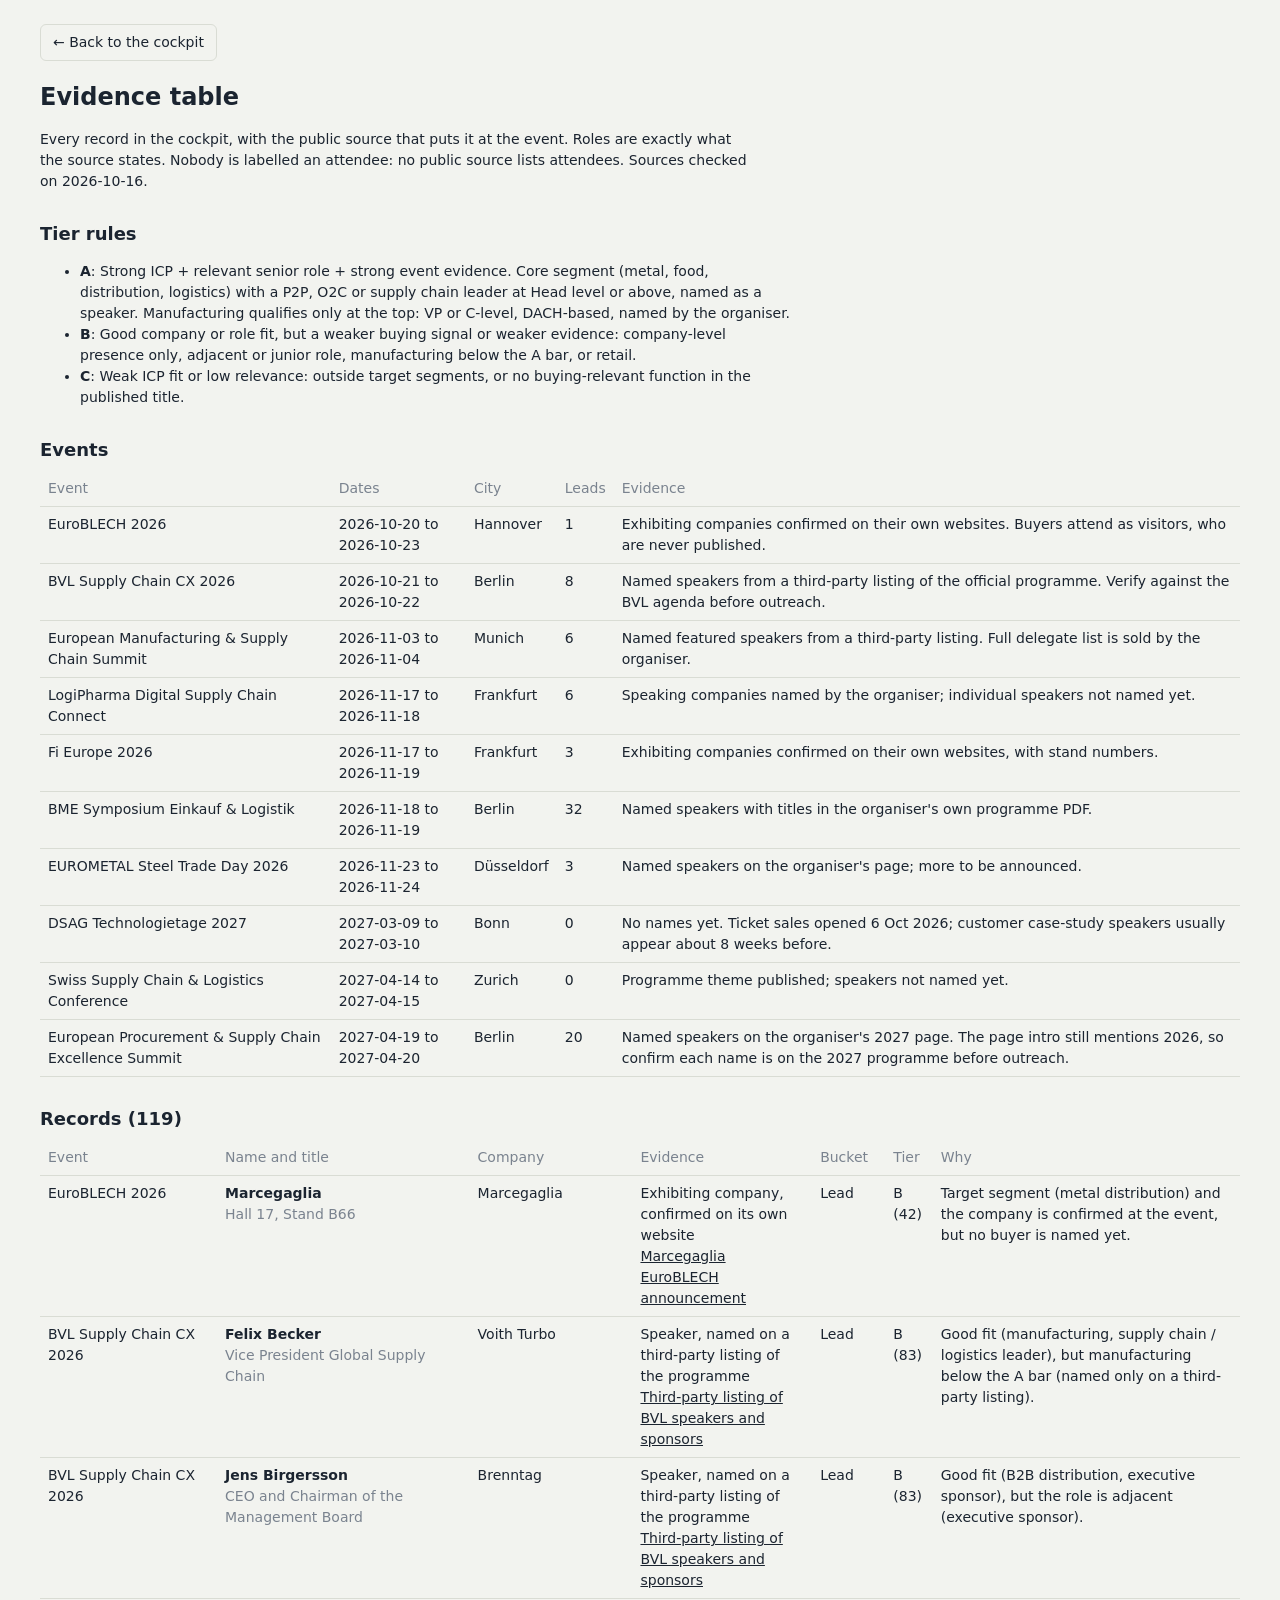
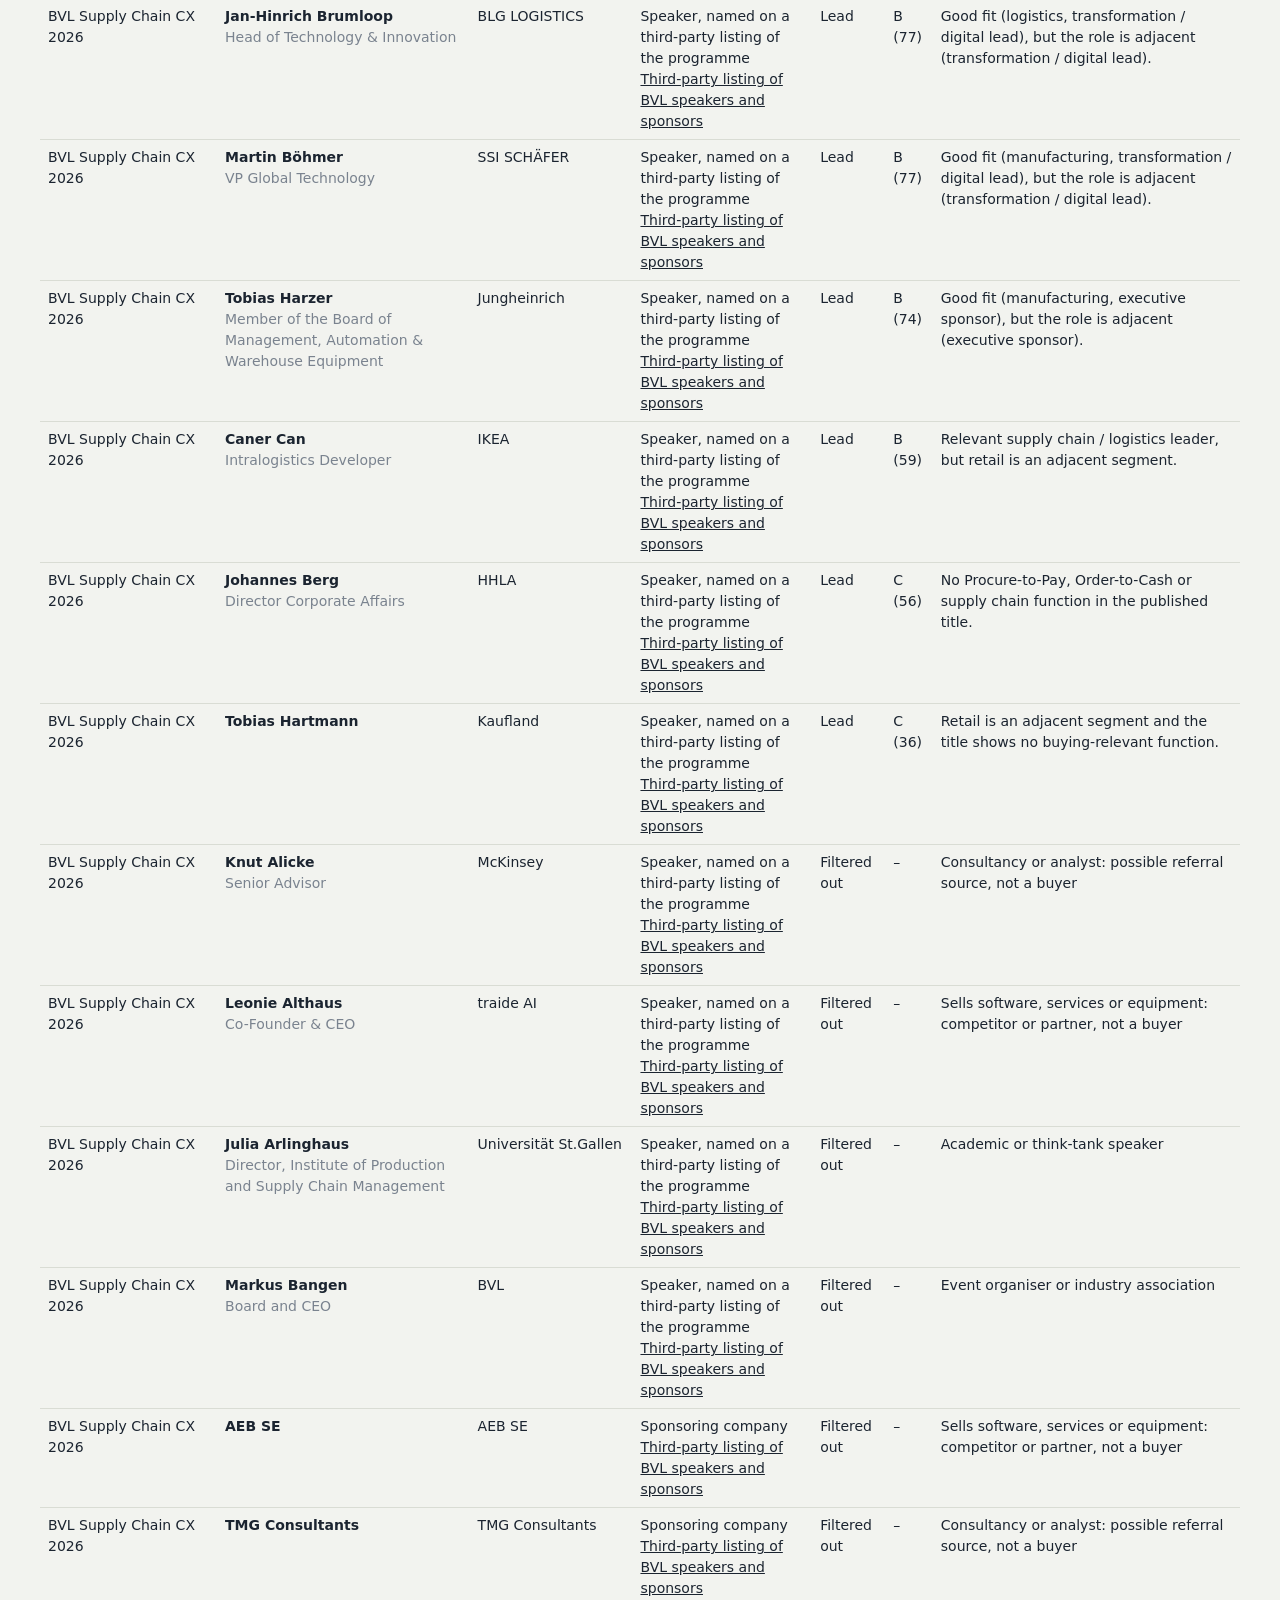
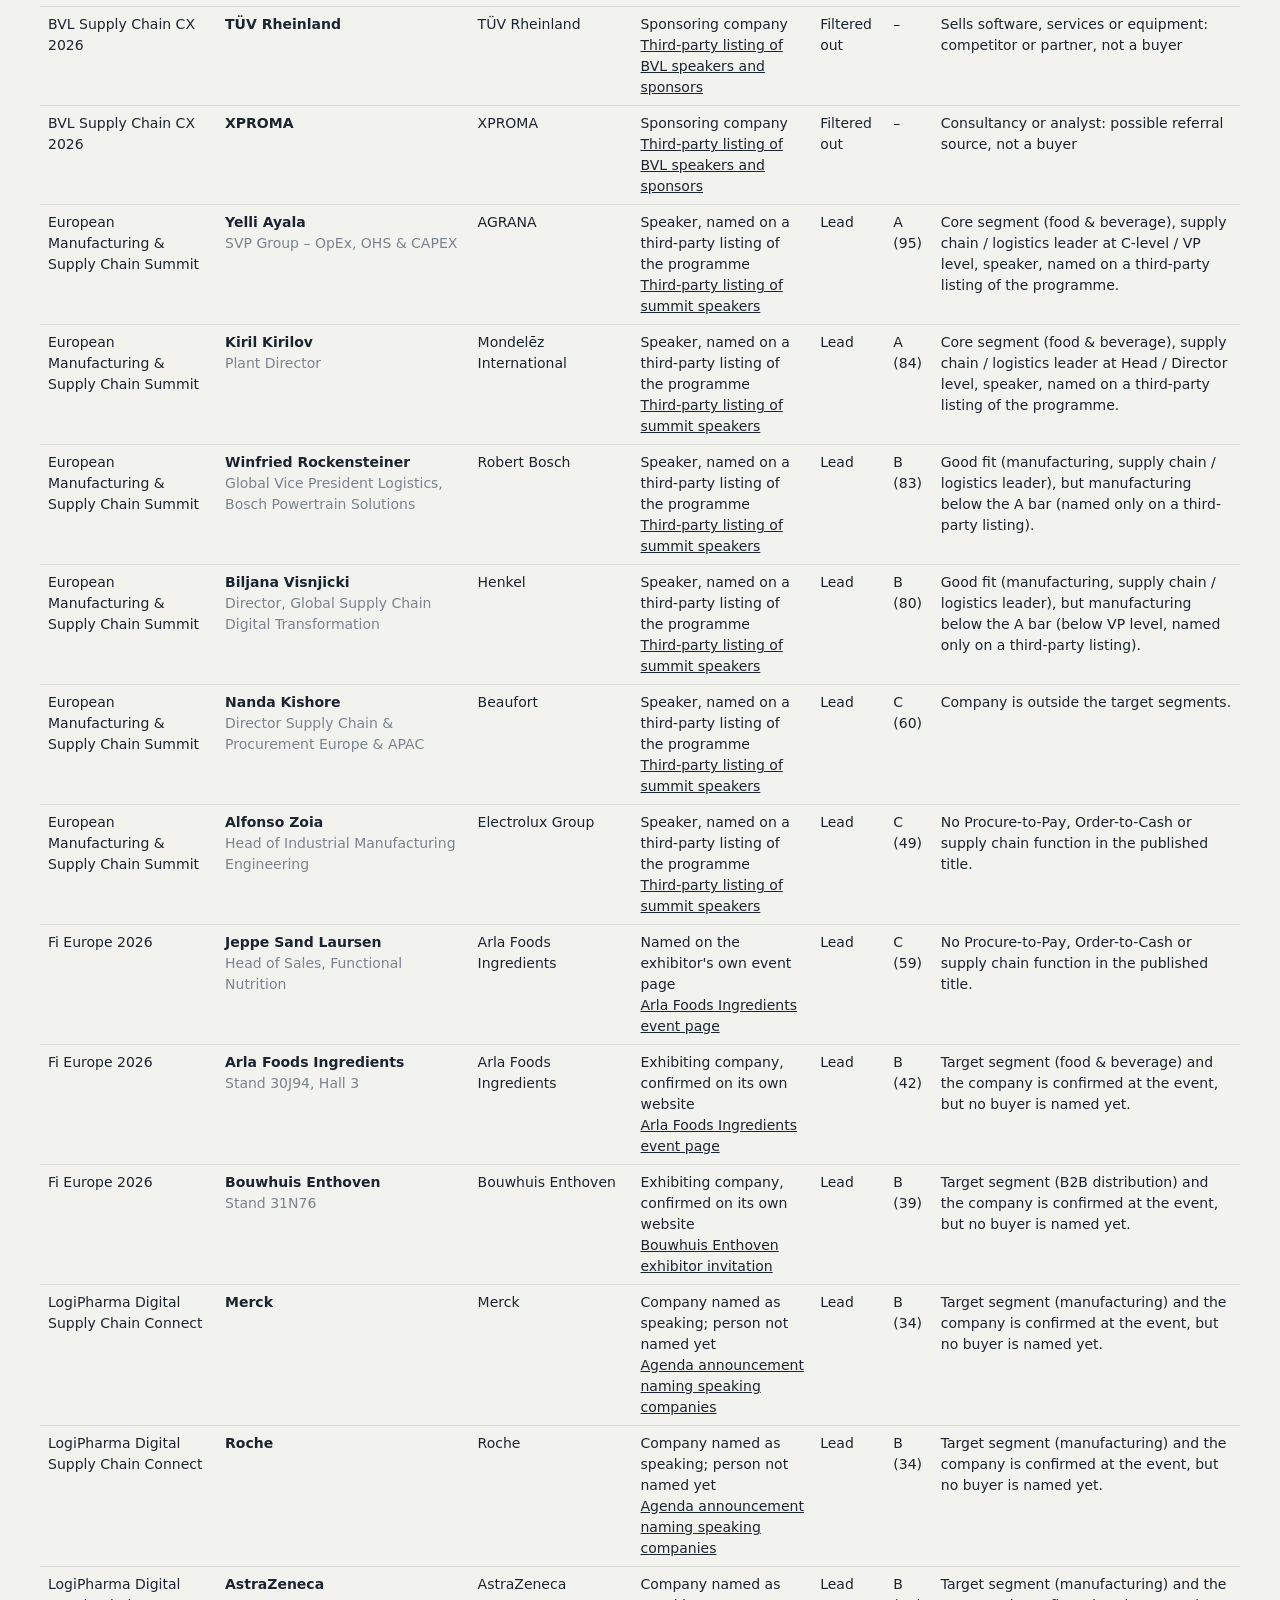
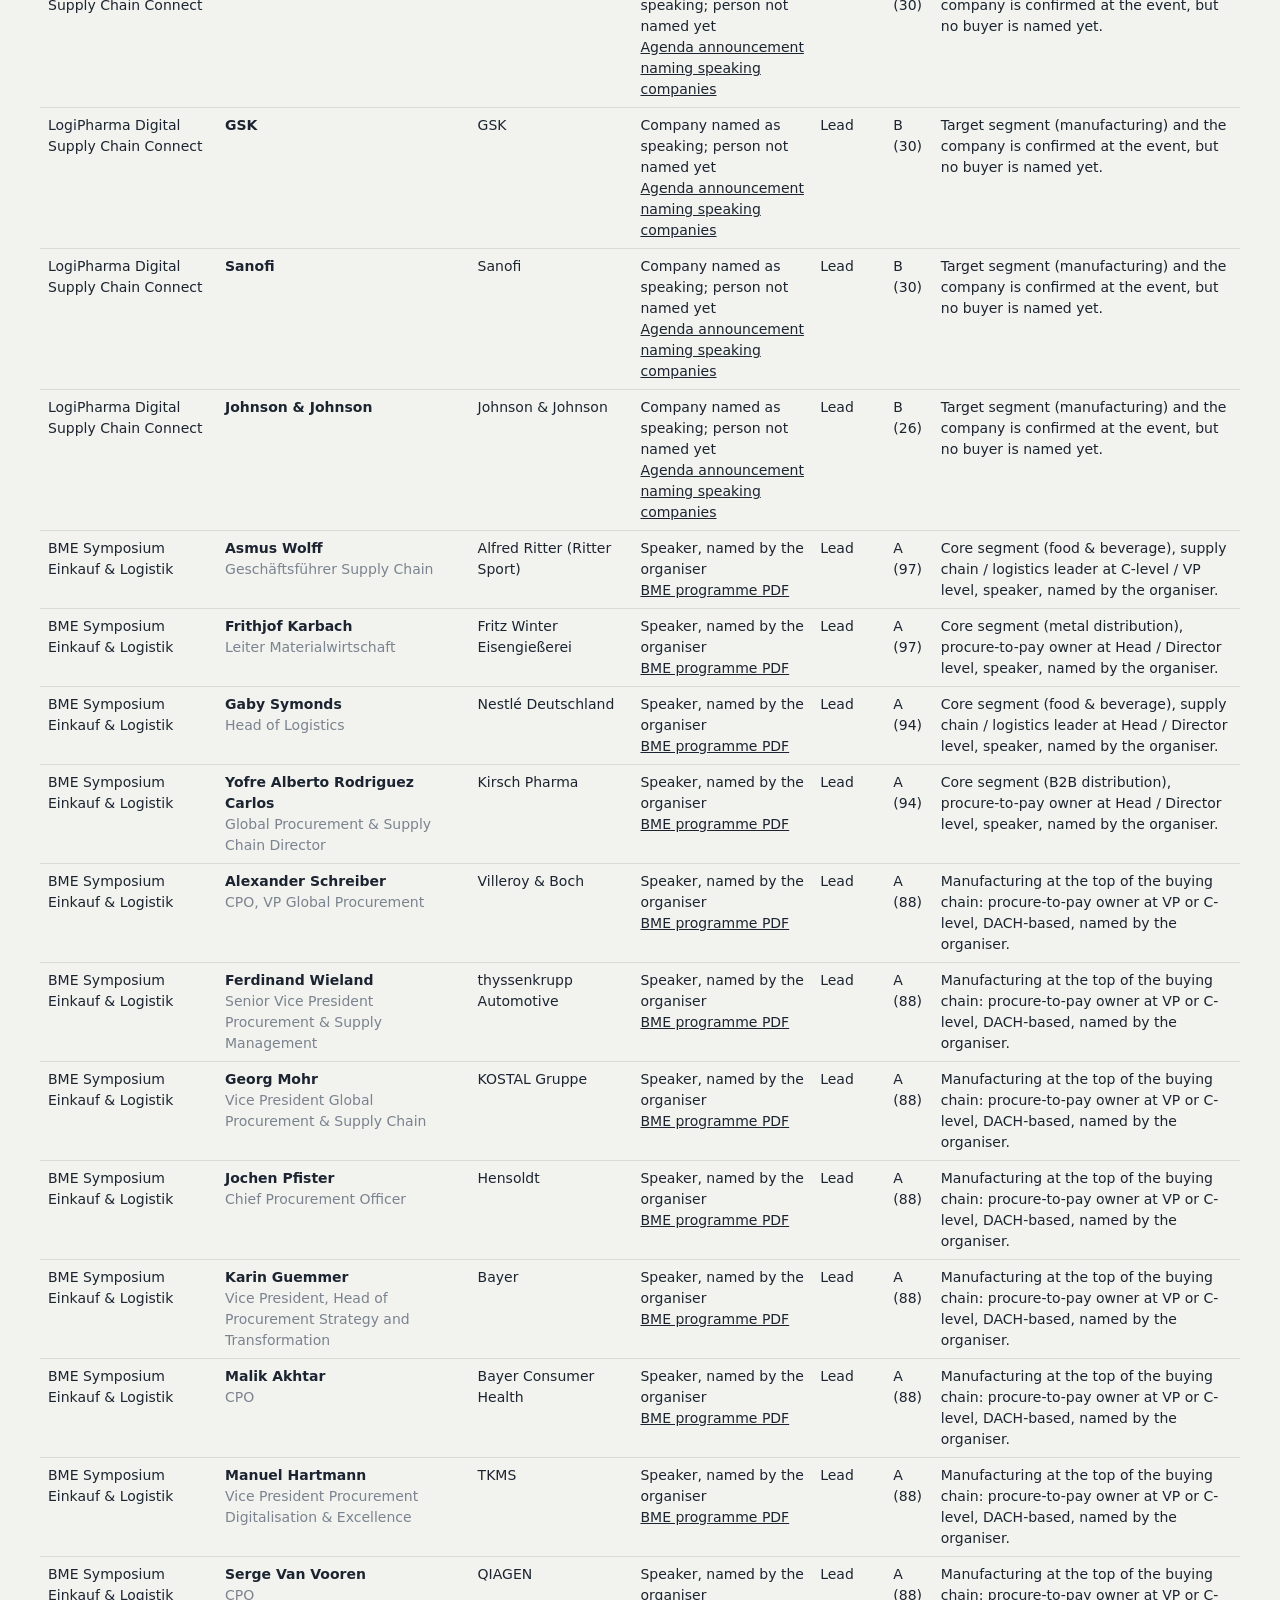
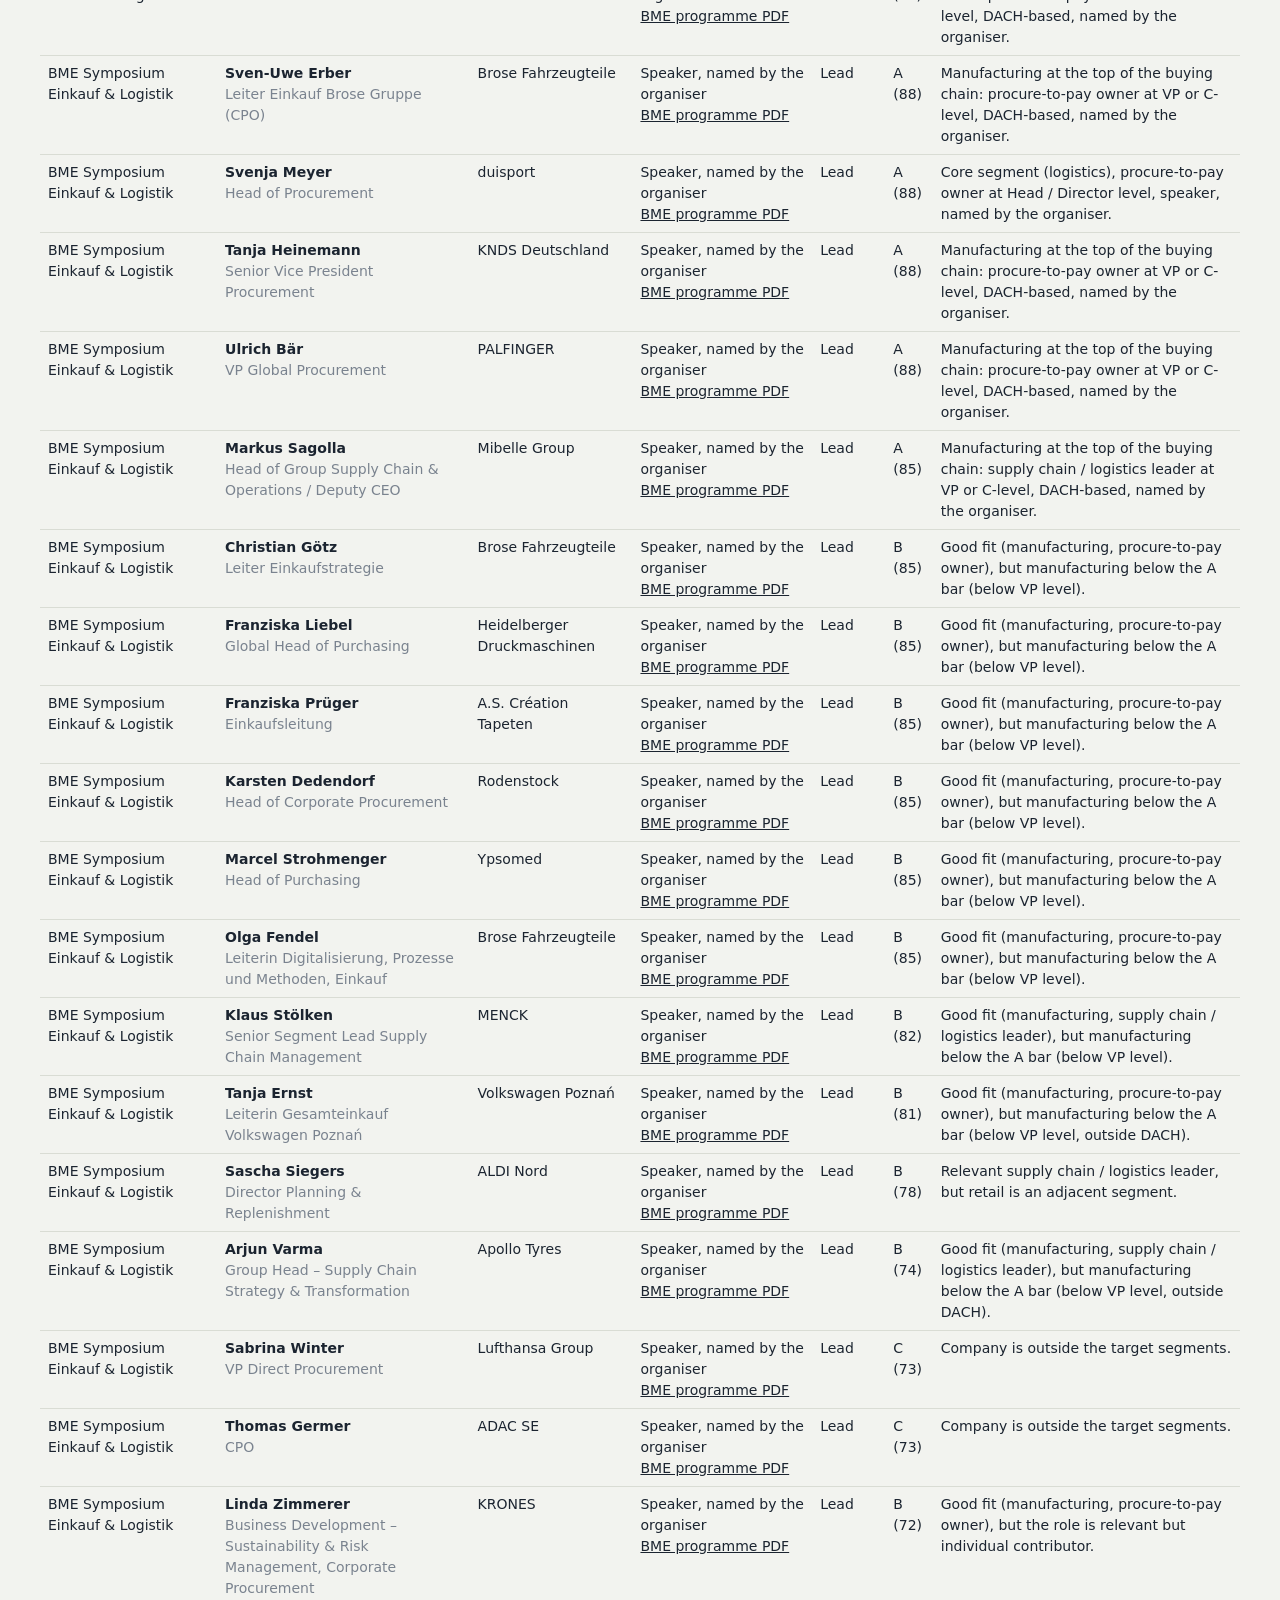
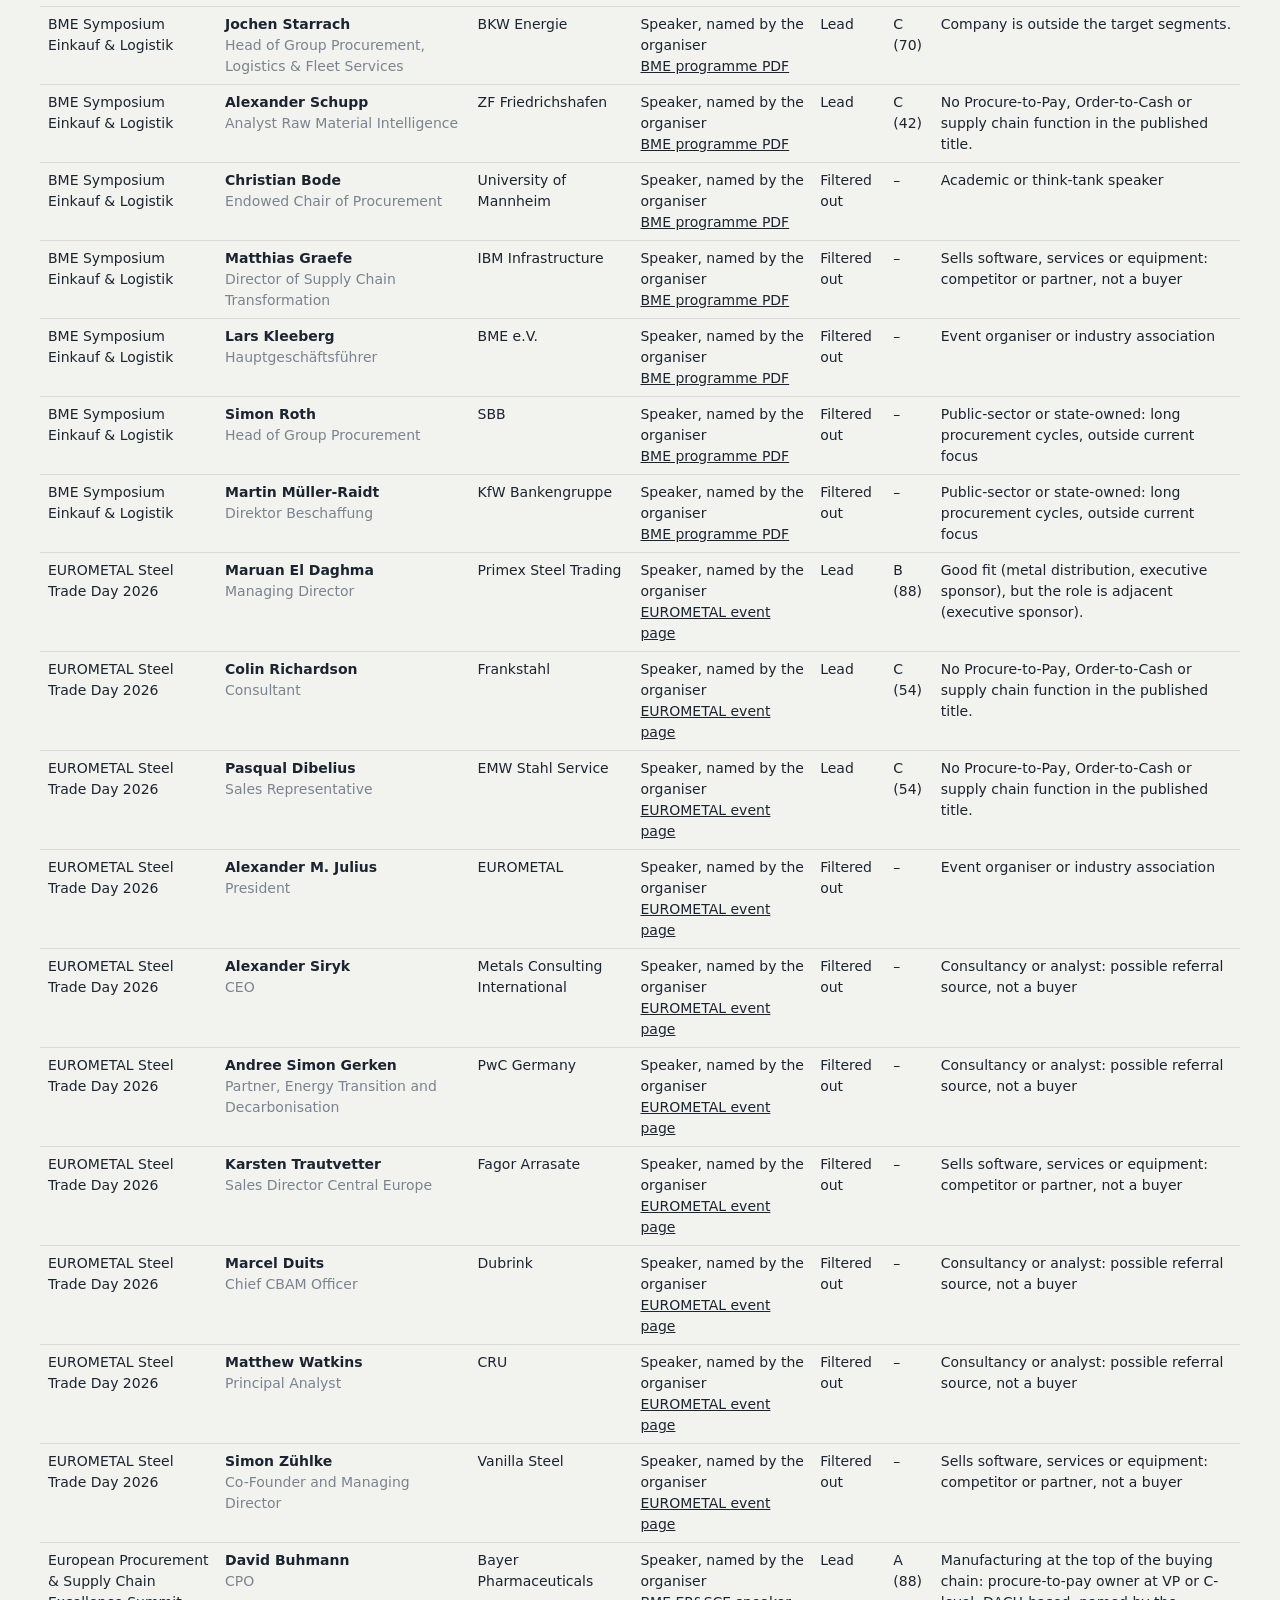
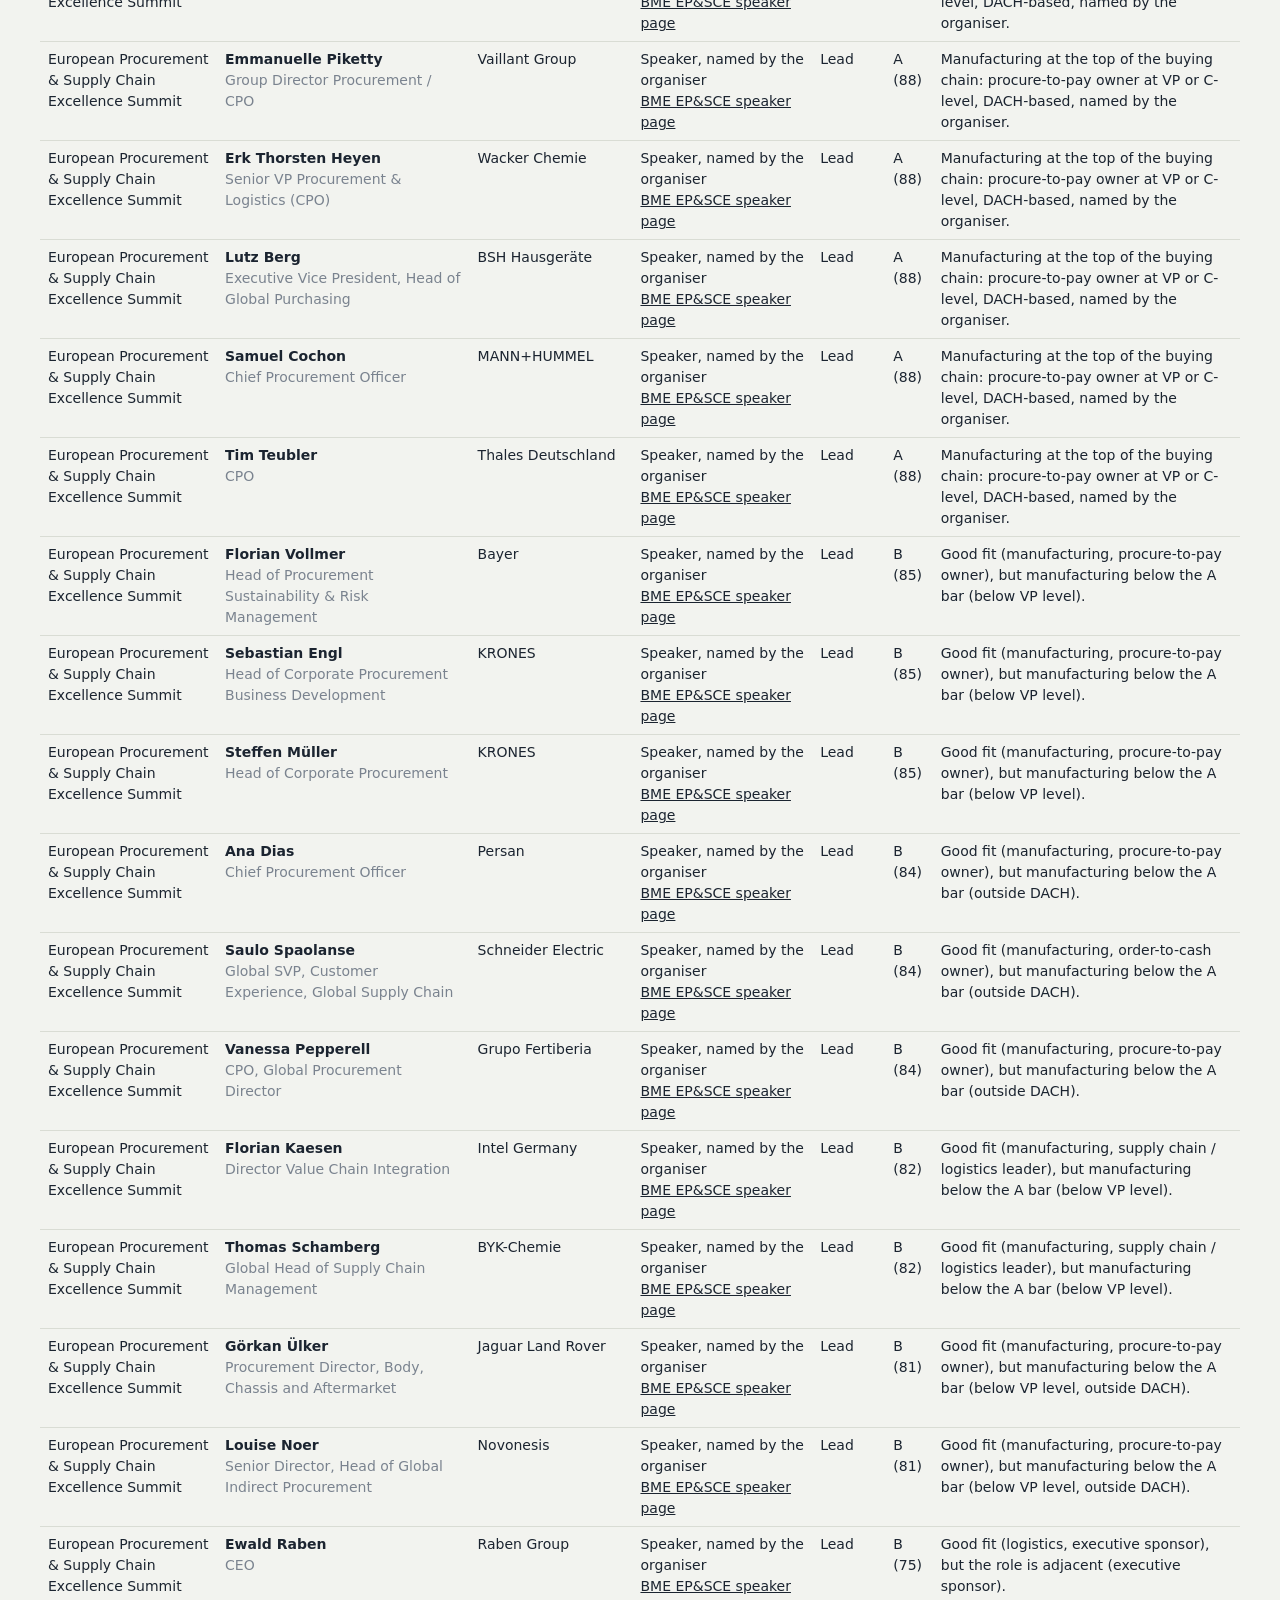
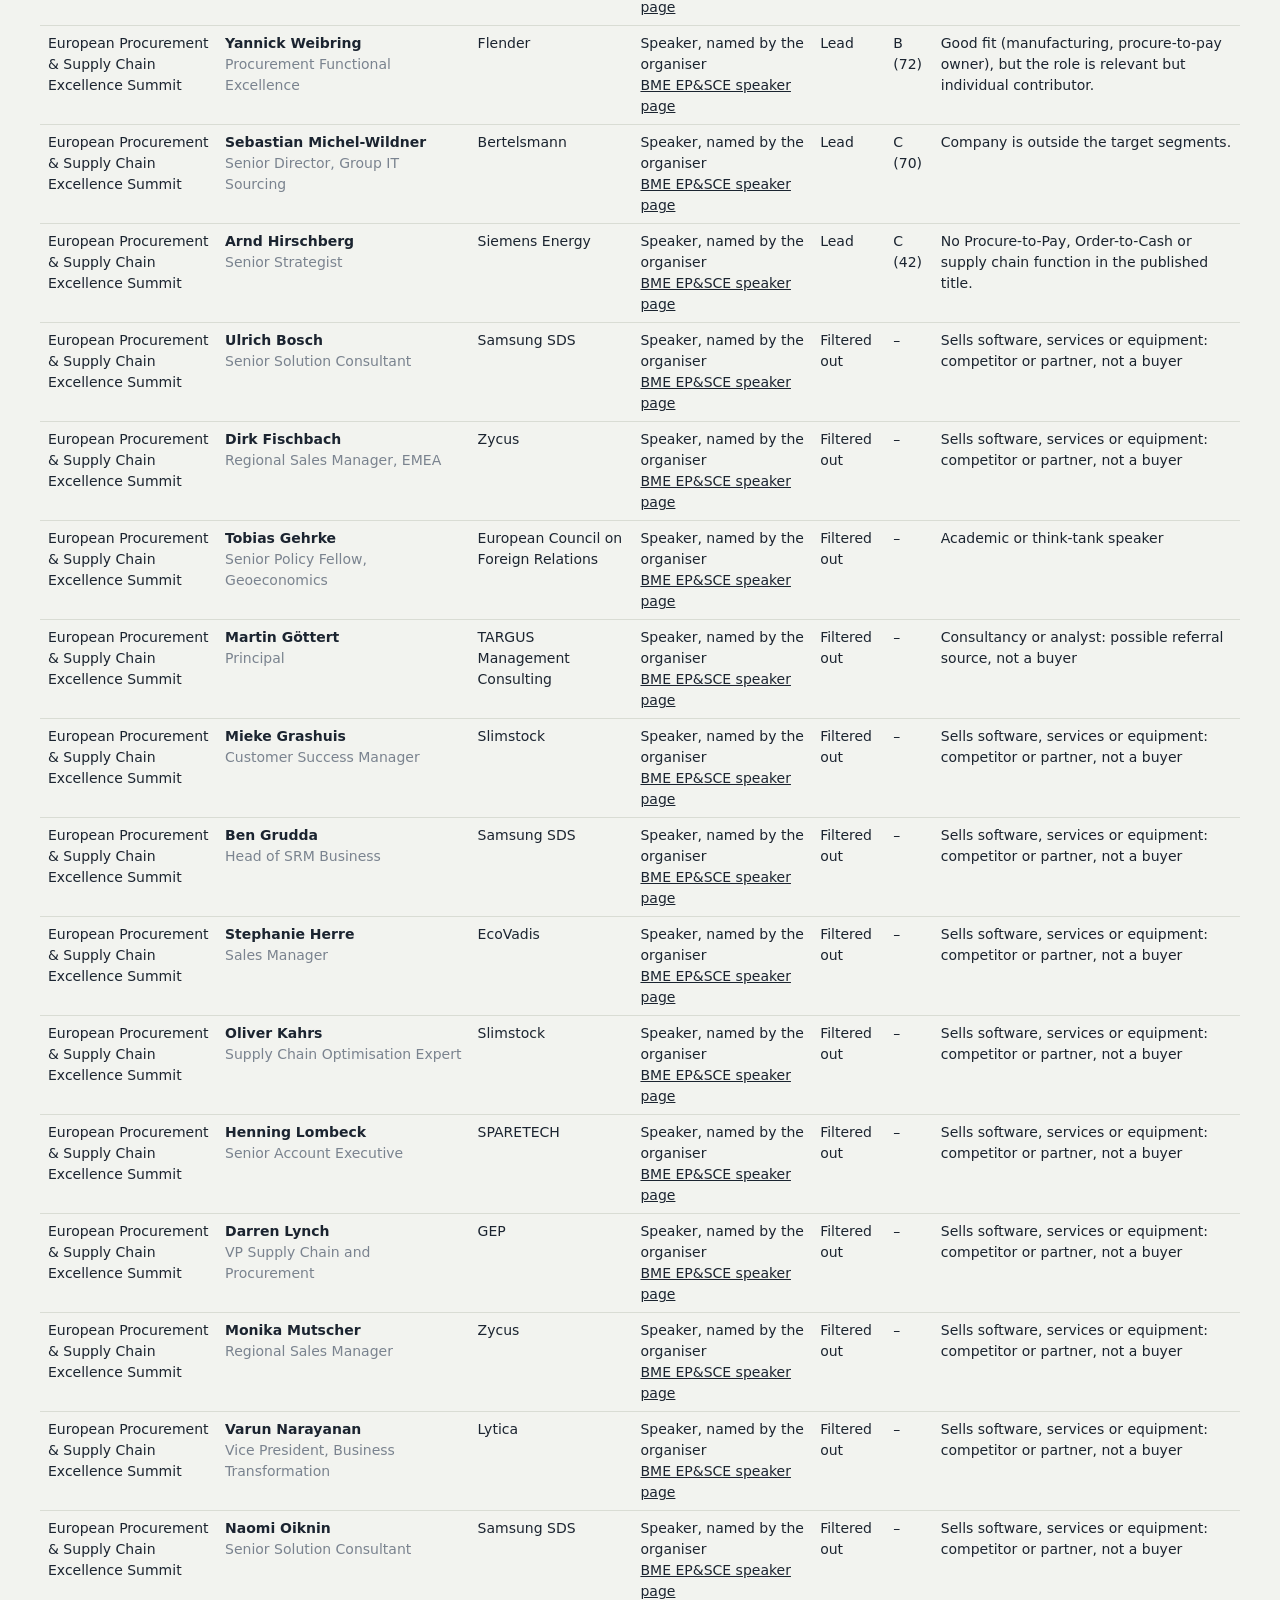
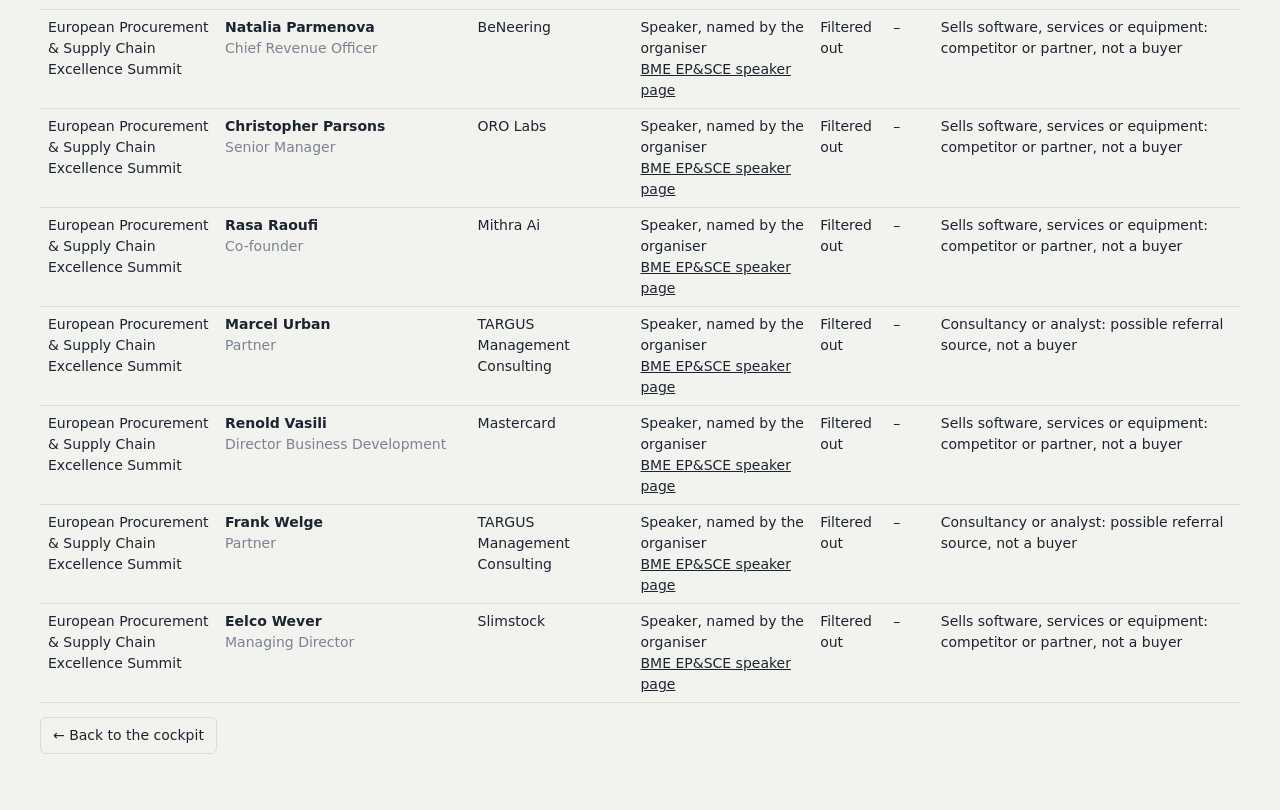
==== commit daf6ab24: "Evidence table: visible back-to-cockpit button at top and bottom Co-Authored-By: Claude Opus 5.5 <no" ====
--- a/evidence.html
+++ b/evidence.html
@@ -14,13 +14,17 @@
 th, td { text-align:left; vertical-align:top; padding:7px 8px; border-bottom:1px solid var(--line); }
 th { color:var(--ink3); font-weight:500; }
 .t { color:var(--ink3); }
+.back { display:inline-block; margin:0 0 18px; padding:7px 12px; border:1px solid var(--line); border-radius:6px; text-decoration:none; font-weight:500; }
+.back:hover { border-color:var(--ink3); }
 a { color:inherit; }
 </style></head><body><main>
+<a class="back" href="/">&larr; Back to the cockpit</a>
 <h1>Evidence table</h1>
-<p>Every record in the cockpit, with the public source that puts it at the event. Roles are exactly what the source states. Nobody is labelled an attendee: no public source lists attendees. Sources checked on 2026-10-16. <a href="./">Back to the cockpit</a></p>
+<p>Every record in the cockpit, with the public source that puts it at the event. Roles are exactly what the source states. Nobody is labelled an attendee: no public source lists attendees. Sources checked on 2026-10-16.</p>
 <h2>Tier rules</h2><ul><li><b>A</b>: Strong ICP + relevant senior role + strong event evidence. Core segment (metal, food, distribution, logistics) with a P2P, O2C or supply chain leader at Head level or above, named as a speaker. Manufacturing qualifies only at the top: VP or C-level, DACH-based, named by the organiser.</li><li><b>B</b>: Good company or role fit, but a weaker buying signal or weaker evidence: company-level presence only, adjacent or junior role, manufacturing below the A bar, or retail.</li><li><b>C</b>: Weak ICP fit or low relevance: outside target segments, or no buying-relevant function in the published title.</li></ul>
 <h2>Events</h2><div class="wrap"><table><thead><tr><th>Event</th><th>Dates</th><th>City</th><th>Leads</th><th>Evidence</th></tr></thead><tbody><tr><td>EuroBLECH 2026</td><td>2026-10-20 to 2026-10-23</td><td>Hannover</td><td>1</td><td>Exhibiting companies confirmed on their own websites. Buyers attend as visitors, who are never published.</td></tr><tr><td>BVL Supply Chain CX 2026</td><td>2026-10-21 to 2026-10-22</td><td>Berlin</td><td>8</td><td>Named speakers from a third-party listing of the official programme. Verify against the BVL agenda before outreach.</td></tr><tr><td>European Manufacturing &amp; Supply Chain Summit</td><td>2026-11-03 to 2026-11-04</td><td>Munich</td><td>6</td><td>Named featured speakers from a third-party listing. Full delegate list is sold by the organiser.</td></tr><tr><td>LogiPharma Digital Supply Chain Connect</td><td>2026-11-17 to 2026-11-18</td><td>Frankfurt</td><td>6</td><td>Speaking companies named by the organiser; individual speakers not named yet.</td></tr><tr><td>Fi Europe 2026</td><td>2026-11-17 to 2026-11-19</td><td>Frankfurt</td><td>3</td><td>Exhibiting companies confirmed on their own websites, with stand numbers.</td></tr><tr><td>BME Symposium Einkauf &amp; Logistik</td><td>2026-11-18 to 2026-11-19</td><td>Berlin</td><td>32</td><td>Named speakers with titles in the organiser&#x27;s own programme PDF.</td></tr><tr><td>EUROMETAL Steel Trade Day 2026</td><td>2026-11-23 to 2026-11-24</td><td>Düsseldorf</td><td>3</td><td>Named speakers on the organiser&#x27;s page; more to be announced.</td></tr><tr><td>DSAG Technologietage 2027</td><td>2027-03-09 to 2027-03-10</td><td>Bonn</td><td>0</td><td>No names yet. Ticket sales opened 6 Oct 2026; customer case-study speakers usually appear about 8 weeks before.</td></tr><tr><td>Swiss Supply Chain &amp; Logistics Conference</td><td>2027-04-14 to 2027-04-15</td><td>Zurich</td><td>0</td><td>Programme theme published; speakers not named yet.</td></tr><tr><td>European Procurement &amp; Supply Chain Excellence Summit</td><td>2027-04-19 to 2027-04-20</td><td>Berlin</td><td>20</td><td>Named speakers on the organiser&#x27;s 2027 page. The page intro still mentions 2026, so confirm each name is on the 2027 programme before outreach.</td></tr></tbody></table></div>
 <h2>Records (119)</h2>
 <div class="wrap"><table><thead><tr><th>Event</th><th>Name and title</th><th>Company</th><th>Evidence</th><th>Bucket</th><th>Tier</th><th>Why</th></tr></thead>
 <tbody><tr><td>EuroBLECH 2026</td><td><b>Marcegaglia</b><br><span class=t>Hall 17, Stand B66</span></td><td>Marcegaglia</td><td>Exhibiting company, confirmed on its own website<br><a href='https://www.marcegaglia.com/officialwebsite/en/marcegaglia-a-euroblech-2026-lacciaio-prende-forma-ad-hannover/'>Marcegaglia EuroBLECH announcement</a></td><td>Lead</td><td>B (42)</td><td>Target segment (metal distribution) and the company is confirmed at the event, but no buyer is named yet.</td></tr><tr><td>BVL Supply Chain CX 2026</td><td><b>Felix Becker</b><br><span class=t>Vice President Global Supply Chain</span></td><td>Voith Turbo</td><td>Speaker, named on a third-party listing of the programme<br><a href='https://www.luminik.io/events/bvl-supply-chain-cx-berlin-f1773cb8328b/attendees/'>Third-party listing of BVL speakers and sponsors</a></td><td>Lead</td><td>B (83)</td><td>Good fit (manufacturing, supply chain / logistics leader), but manufacturing below the A bar (named only on a third-party listing).</td></tr><tr><td>BVL Supply Chain CX 2026</td><td><b>Jens Birgersson</b><br><span class=t>CEO and Chairman of the Management Board</span></td><td>Brenntag</td><td>Speaker, named on a third-party listing of the programme<br><a href='https://www.luminik.io/events/bvl-supply-chain-cx-berlin-f1773cb8328b/attendees/'>Third-party listing of BVL speakers and sponsors</a></td><td>Lead</td><td>B (83)</td><td>Good fit (B2B distribution, executive sponsor), but the role is adjacent (executive sponsor).</td></tr><tr><td>BVL Supply Chain CX 2026</td><td><b>Jan-Hinrich Brumloop</b><br><span class=t>Head of Technology &amp; Innovation</span></td><td>BLG LOGISTICS</td><td>Speaker, named on a third-party listing of the programme<br><a href='https://www.luminik.io/events/bvl-supply-chain-cx-berlin-f1773cb8328b/attendees/'>Third-party listing of BVL speakers and sponsors</a></td><td>Lead</td><td>B (77)</td><td>Good fit (logistics, transformation / digital lead), but the role is adjacent (transformation / digital lead).</td></tr><tr><td>BVL Supply Chain CX 2026</td><td><b>Martin Böhmer</b><br><span class=t>VP Global Technology</span></td><td>SSI SCHÄFER</td><td>Speaker, named on a third-party listing of the programme<br><a href='https://www.luminik.io/events/bvl-supply-chain-cx-berlin-f1773cb8328b/attendees/'>Third-party listing of BVL speakers and sponsors</a></td><td>Lead</td><td>B (77)</td><td>Good fit (manufacturing, transformation / digital lead), but the role is adjacent (transformation / digital lead).</td></tr><tr><td>BVL Supply Chain CX 2026</td><td><b>Tobias Harzer</b><br><span class=t>Member of the Board of Management, Automation &amp; Warehouse Equipment</span></td><td>Jungheinrich</td><td>Speaker, named on a third-party listing of the programme<br><a href='https://www.luminik.io/events/bvl-supply-chain-cx-berlin-f1773cb8328b/attendees/'>Third-party listing of BVL speakers and sponsors</a></td><td>Lead</td><td>B (74)</td><td>Good fit (manufacturing, executive sponsor), but the role is adjacent (executive sponsor).</td></tr><tr><td>BVL Supply Chain CX 2026</td><td><b>Caner Can</b><br><span class=t>Intralogistics Developer</span></td><td>IKEA</td><td>Speaker, named on a third-party listing of the programme<br><a href='https://www.luminik.io/events/bvl-supply-chain-cx-berlin-f1773cb8328b/attendees/'>Third-party listing of BVL speakers and sponsors</a></td><td>Lead</td><td>B (59)</td><td>Relevant supply chain / logistics leader, but retail is an adjacent segment.</td></tr><tr><td>BVL Supply Chain CX 2026</td><td><b>Johannes Berg</b><br><span class=t>Director Corporate Affairs</span></td><td>HHLA</td><td>Speaker, named on a third-party listing of the programme<br><a href='https://www.luminik.io/events/bvl-supply-chain-cx-berlin-f1773cb8328b/attendees/'>Third-party listing of BVL speakers and sponsors</a></td><td>Lead</td><td>C (56)</td><td>No Procure-to-Pay, Order-to-Cash or supply chain function in the published title.</td></tr><tr><td>BVL Supply Chain CX 2026</td><td><b>Tobias Hartmann</b><br><span class=t></span></td><td>Kaufland</td><td>Speaker, named on a third-party listing of the programme<br><a href='https://www.luminik.io/events/bvl-supply-chain-cx-berlin-f1773cb8328b/attendees/'>Third-party listing of BVL speakers and sponsors</a></td><td>Lead</td><td>C (36)</td><td>Retail is an adjacent segment and the title shows no buying-relevant function.</td></tr><tr><td>BVL Supply Chain CX 2026</td><td><b>Knut Alicke</b><br><span class=t>Senior Advisor</span></td><td>McKinsey</td><td>Speaker, named on a third-party listing of the programme<br><a href='https://www.luminik.io/events/bvl-supply-chain-cx-berlin-f1773cb8328b/attendees/'>Third-party listing of BVL speakers and sponsors</a></td><td>Filtered out</td><td>–</td><td>Consultancy or analyst: possible referral source, not a buyer</td></tr><tr><td>BVL Supply Chain CX 2026</td><td><b>Leonie Althaus</b><br><span class=t>Co-Founder &amp; CEO</span></td><td>traide AI</td><td>Speaker, named on a third-party listing of the programme<br><a href='https://www.luminik.io/events/bvl-supply-chain-cx-berlin-f1773cb8328b/attendees/'>Third-party listing of BVL speakers and sponsors</a></td><td>Filtered out</td><td>–</td><td>Sells software, services or equipment: competitor or partner, not a buyer</td></tr><tr><td>BVL Supply Chain CX 2026</td><td><b>Julia Arlinghaus</b><br><span class=t>Director, Institute of Production and Supply Chain Management</span></td><td>Universität St.Gallen</td><td>Speaker, named on a third-party listing of the programme<br><a href='https://www.luminik.io/events/bvl-supply-chain-cx-berlin-f1773cb8328b/attendees/'>Third-party listing of BVL speakers and sponsors</a></td><td>Filtered out</td><td>–</td><td>Academic or think-tank speaker</td></tr><tr><td>BVL Supply Chain CX 2026</td><td><b>Markus Bangen</b><br><span class=t>Board and CEO</span></td><td>BVL</td><td>Speaker, named on a third-party listing of the programme<br><a href='https://www.luminik.io/events/bvl-supply-chain-cx-berlin-f1773cb8328b/attendees/'>Third-party listing of BVL speakers and sponsors</a></td><td>Filtered out</td><td>–</td><td>Event organiser or industry association</td></tr><tr><td>BVL Supply Chain CX 2026</td><td><b>AEB SE</b><br><span class=t></span></td><td>AEB SE</td><td>Sponsoring company<br><a href='https://www.luminik.io/events/bvl-supply-chain-cx-berlin-f1773cb8328b/attendees/'>Third-party listing of BVL speakers and sponsors</a></td><td>Filtered out</td><td>–</td><td>Sells software, services or equipment: competitor or partner, not a buyer</td></tr><tr><td>BVL Supply Chain CX 2026</td><td><b>TMG Consultants</b><br><span class=t></span></td><td>TMG Consultants</td><td>Sponsoring company<br><a href='https://www.luminik.io/events/bvl-supply-chain-cx-berlin-f1773cb8328b/attendees/'>Third-party listing of BVL speakers and sponsors</a></td><td>Filtered out</td><td>–</td><td>Consultancy or analyst: possible referral source, not a buyer</td></tr><tr><td>BVL Supply Chain CX 2026</td><td><b>TÜV Rheinland</b><br><span class=t></span></td><td>TÜV Rheinland</td><td>Sponsoring company<br><a href='https://www.luminik.io/events/bvl-supply-chain-cx-berlin-f1773cb8328b/attendees/'>Third-party listing of BVL speakers and sponsors</a></td><td>Filtered out</td><td>–</td><td>Sells software, services or equipment: competitor or partner, not a buyer</td></tr><tr><td>BVL Supply Chain CX 2026</td><td><b>XPROMA</b><br><span class=t></span></td><td>XPROMA</td><td>Sponsoring company<br><a href='https://www.luminik.io/events/bvl-supply-chain-cx-berlin-f1773cb8328b/attendees/'>Third-party listing of BVL speakers and sponsors</a></td><td>Filtered out</td><td>–</td><td>Consultancy or analyst: possible referral source, not a buyer</td></tr><tr><td>European Manufacturing &amp; Supply Chain Summit</td><td><b>Yelli Ayala</b><br><span class=t>SVP Group – OpEx, OHS &amp; CAPEX</span></td><td>AGRANA</td><td>Speaker, named on a third-party listing of the programme<br><a href='https://www.luminik.io/events/ems-scms-summit-munich/'>Third-party listing of summit speakers</a></td><td>Lead</td><td>A (95)</td><td>Core segment (food &amp; beverage), supply chain / logistics leader at C-level / VP level, speaker, named on a third-party listing of the programme.</td></tr><tr><td>European Manufacturing &amp; Supply Chain Summit</td><td><b>Kiril Kirilov</b><br><span class=t>Plant Director</span></td><td>Mondelēz International</td><td>Speaker, named on a third-party listing of the programme<br><a href='https://www.luminik.io/events/ems-scms-summit-munich/'>Third-party listing of summit speakers</a></td><td>Lead</td><td>A (84)</td><td>Core segment (food &amp; beverage), supply chain / logistics leader at Head / Director level, speaker, named on a third-party listing of the programme.</td></tr><tr><td>European Manufacturing &amp; Supply Chain Summit</td><td><b>Winfried Rockensteiner</b><br><span class=t>Global Vice President Logistics, Bosch Powertrain Solutions</span></td><td>Robert Bosch</td><td>Speaker, named on a third-party listing of the programme<br><a href='https://www.luminik.io/events/ems-scms-summit-munich/'>Third-party listing of summit speakers</a></td><td>Lead</td><td>B (83)</td><td>Good fit (manufacturing, supply chain / logistics leader), but manufacturing below the A bar (named only on a third-party listing).</td></tr><tr><td>European Manufacturing &amp; Supply Chain Summit</td><td><b>Biljana Visnjicki</b><br><span class=t>Director, Global Supply Chain Digital Transformation</span></td><td>Henkel</td><td>Speaker, named on a third-party listing of the programme<br><a href='https://www.luminik.io/events/ems-scms-summit-munich/'>Third-party listing of summit speakers</a></td><td>Lead</td><td>B (80)</td><td>Good fit (manufacturing, supply chain / logistics leader), but manufacturing below the A bar (below VP level, named only on a third-party listing).</td></tr><tr><td>European Manufacturing &amp; Supply Chain Summit</td><td><b>Nanda Kishore</b><br><span class=t>Director Supply Chain &amp; Procurement Europe &amp; APAC</span></td><td>Beaufort</td><td>Speaker, named on a third-party listing of the programme<br><a href='https://www.luminik.io/events/ems-scms-summit-munich/'>Third-party listing of summit speakers</a></td><td>Lead</td><td>C (60)</td><td>Company is outside the target segments.</td></tr><tr><td>European Manufacturing &amp; Supply Chain Summit</td><td><b>Alfonso Zoia</b><br><span class=t>Head of Industrial Manufacturing Engineering</span></td><td>Electrolux Group</td><td>Speaker, named on a third-party listing of the programme<br><a href='https://www.luminik.io/events/ems-scms-summit-munich/'>Third-party listing of summit speakers</a></td><td>Lead</td><td>C (49)</td><td>No Procure-to-Pay, Order-to-Cash or supply chain function in the published title.</td></tr><tr><td>Fi Europe 2026</td><td><b>Jeppe Sand Laursen</b><br><span class=t>Head of Sales, Functional Nutrition</span></td><td>Arla Foods Ingredients</td><td>Named on the exhibitor&#x27;s own event page<br><a href='https://www.arlafoodsingredients.com/about/upcoming-events/fi-europe-2026/'>Arla Foods Ingredients event page</a></td><td>Lead</td><td>C (59)</td><td>No Procure-to-Pay, Order-to-Cash or supply chain function in the published title.</td></tr><tr><td>Fi Europe 2026</td><td><b>Arla Foods Ingredients</b><br><span class=t>Stand 30J94, Hall 3</span></td><td>Arla Foods Ingredients</td><td>Exhibiting company, confirmed on its own website<br><a href='https://www.arlafoodsingredients.com/about/upcoming-events/fi-europe-2026/'>Arla Foods Ingredients event page</a></td><td>Lead</td><td>B (42)</td><td>Target segment (food &amp; beverage) and the company is confirmed at the event, but no buyer is named yet.</td></tr><tr><td>Fi Europe 2026</td><td><b>Bouwhuis Enthoven</b><br><span class=t>Stand 31N76</span></td><td>Bouwhuis Enthoven</td><td>Exhibiting company, confirmed on its own website<br><a href='https://l.feathr.co/fi-europe-2026-page-bouwhuis-enthoven-bv'>Bouwhuis Enthoven exhibitor invitation</a></td><td>Lead</td><td>B (39)</td><td>Target segment (B2B distribution) and the company is confirmed at the event, but no buyer is named yet.</td></tr><tr><td>LogiPharma Digital Supply Chain Connect</td><td><b>Merck</b><br><span class=t></span></td><td>Merck</td><td>Company named as speaking; person not named yet<br><a href='https://manufacturingchemist.com/logipharma-digital-supply-chain-connect-announces-2026-agenda'>Agenda announcement naming speaking companies</a></td><td>Lead</td><td>B (34)</td><td>Target segment (manufacturing) and the company is confirmed at the event, but no buyer is named yet.</td></tr><tr><td>LogiPharma Digital Supply Chain Connect</td><td><b>Roche</b><br><span class=t></span></td><td>Roche</td><td>Company named as speaking; person not named yet<br><a href='https://manufacturingchemist.com/logipharma-digital-supply-chain-connect-announces-2026-agenda'>Agenda announcement naming speaking companies</a></td><td>Lead</td><td>B (34)</td><td>Target segment (manufacturing) and the company is confirmed at the event, but no buyer is named yet.</td></tr><tr><td>LogiPharma Digital Supply Chain Connect</td><td><b>AstraZeneca</b><br><span class=t></span></td><td>AstraZeneca</td><td>Company named as speaking; person not named yet<br><a href='https://manufacturingchemist.com/logipharma-digital-supply-chain-connect-announces-2026-agenda'>Agenda announcement naming speaking companies</a></td><td>Lead</td><td>B (30)</td><td>Target segment (manufacturing) and the company is confirmed at the event, but no buyer is named yet.</td></tr><tr><td>LogiPharma Digital Supply Chain Connect</td><td><b>GSK</b><br><span class=t></span></td><td>GSK</td><td>Company named as speaking; person not named yet<br><a href='https://manufacturingchemist.com/logipharma-digital-supply-chain-connect-announces-2026-agenda'>Agenda announcement naming speaking companies</a></td><td>Lead</td><td>B (30)</td><td>Target segment (manufacturing) and the company is confirmed at the event, but no buyer is named yet.</td></tr><tr><td>LogiPharma Digital Supply Chain Connect</td><td><b>Sanofi</b><br><span class=t></span></td><td>Sanofi</td><td>Company named as speaking; person not named yet<br><a href='https://manufacturingchemist.com/logipharma-digital-supply-chain-connect-announces-2026-agenda'>Agenda announcement naming speaking companies</a></td><td>Lead</td><td>B (30)</td><td>Target segment (manufacturing) and the company is confirmed at the event, but no buyer is named yet.</td></tr><tr><td>LogiPharma Digital Supply Chain Connect</td><td><b>Johnson &amp; Johnson</b><br><span class=t></span></td><td>Johnson &amp; Johnson</td><td>Company named as speaking; person not named yet<br><a href='https://manufacturingchemist.com/logipharma-digital-supply-chain-connect-announces-2026-agenda'>Agenda announcement naming speaking companies</a></td><td>Lead</td><td>B (26)</td><td>Target segment (manufacturing) and the company is confirmed at the event, but no buyer is named yet.</td></tr><tr><td>BME Symposium Einkauf &amp; Logistik</td><td><b>Asmus Wolff</b><br><span class=t>Geschäftsführer Supply Chain</span></td><td>Alfred Ritter (Ritter Sport)</td><td>Speaker, named by the organiser<br><a href='https://a.storyblok.com/f/104752/x/f35c82985f/bme-symposium-2026-premail.pdf'>BME programme PDF</a></td><td>Lead</td><td>A (97)</td><td>Core segment (food &amp; beverage), supply chain / logistics leader at C-level / VP level, speaker, named by the organiser.</td></tr><tr><td>BME Symposium Einkauf &amp; Logistik</td><td><b>Frithjof Karbach</b><br><span class=t>Leiter Materialwirtschaft</span></td><td>Fritz Winter Eisengießerei</td><td>Speaker, named by the organiser<br><a href='https://a.storyblok.com/f/104752/x/f35c82985f/bme-symposium-2026-premail.pdf'>BME programme PDF</a></td><td>Lead</td><td>A (97)</td><td>Core segment (metal distribution), procure-to-pay owner at Head / Director level, speaker, named by the organiser.</td></tr><tr><td>BME Symposium Einkauf &amp; Logistik</td><td><b>Gaby Symonds</b><br><span class=t>Head of Logistics</span></td><td>Nestlé Deutschland</td><td>Speaker, named by the organiser<br><a href='https://a.storyblok.com/f/104752/x/f35c82985f/bme-symposium-2026-premail.pdf'>BME programme PDF</a></td><td>Lead</td><td>A (94)</td><td>Core segment (food &amp; beverage), supply chain / logistics leader at Head / Director level, speaker, named by the organiser.</td></tr><tr><td>BME Symposium Einkauf &amp; Logistik</td><td><b>Yofre Alberto Rodriguez Carlos</b><br><span class=t>Global Procurement &amp; Supply Chain Director</span></td><td>Kirsch Pharma</td><td>Speaker, named by the organiser<br><a href='https://a.storyblok.com/f/104752/x/f35c82985f/bme-symposium-2026-premail.pdf'>BME programme PDF</a></td><td>Lead</td><td>A (94)</td><td>Core segment (B2B distribution), procure-to-pay owner at Head / Director level, speaker, named by the organiser.</td></tr><tr><td>BME Symposium Einkauf &amp; Logistik</td><td><b>Alexander Schreiber</b><br><span class=t>CPO, VP Global Procurement</span></td><td>Villeroy &amp; Boch</td><td>Speaker, named by the organiser<br><a href='https://a.storyblok.com/f/104752/x/f35c82985f/bme-symposium-2026-premail.pdf'>BME programme PDF</a></td><td>Lead</td><td>A (88)</td><td>Manufacturing at the top of the buying chain: procure-to-pay owner at VP or C-level, DACH-based, named by the organiser.</td></tr><tr><td>BME Symposium Einkauf &amp; Logistik</td><td><b>Ferdinand Wieland</b><br><span class=t>Senior Vice President Procurement &amp; Supply Management</span></td><td>thyssenkrupp Automotive</td><td>Speaker, named by the organiser<br><a href='https://a.storyblok.com/f/104752/x/f35c82985f/bme-symposium-2026-premail.pdf'>BME programme PDF</a></td><td>Lead</td><td>A (88)</td><td>Manufacturing at the top of the buying chain: procure-to-pay owner at VP or C-level, DACH-based, named by the organiser.</td></tr><tr><td>BME Symposium Einkauf &amp; Logistik</td><td><b>Georg Mohr</b><br><span class=t>Vice President Global Procurement &amp; Supply Chain</span></td><td>KOSTAL Gruppe</td><td>Speaker, named by the organiser<br><a href='https://a.storyblok.com/f/104752/x/f35c82985f/bme-symposium-2026-premail.pdf'>BME programme PDF</a></td><td>Lead</td><td>A (88)</td><td>Manufacturing at the top of the buying chain: procure-to-pay owner at VP or C-level, DACH-based, named by the organiser.</td></tr><tr><td>BME Symposium Einkauf &amp; Logistik</td><td><b>Jochen Pfister</b><br><span class=t>Chief Procurement Officer</span></td><td>Hensoldt</td><td>Speaker, named by the organiser<br><a href='https://a.storyblok.com/f/104752/x/f35c82985f/bme-symposium-2026-premail.pdf'>BME programme PDF</a></td><td>Lead</td><td>A (88)</td><td>Manufacturing at the top of the buying chain: procure-to-pay owner at VP or C-level, DACH-based, named by the organiser.</td></tr><tr><td>BME Symposium Einkauf &amp; Logistik</td><td><b>Karin Guemmer</b><br><span class=t>Vice President, Head of Procurement Strategy and Transformation</span></td><td>Bayer</td><td>Speaker, named by the organiser<br><a href='https://a.storyblok.com/f/104752/x/f35c82985f/bme-symposium-2026-premail.pdf'>BME programme PDF</a></td><td>Lead</td><td>A (88)</td><td>Manufacturing at the top of the buying chain: procure-to-pay owner at VP or C-level, DACH-based, named by the organiser.</td></tr><tr><td>BME Symposium Einkauf &amp; Logistik</td><td><b>Malik Akhtar</b><br><span class=t>CPO</span></td><td>Bayer Consumer Health</td><td>Speaker, named by the organiser<br><a href='https://a.storyblok.com/f/104752/x/f35c82985f/bme-symposium-2026-premail.pdf'>BME programme PDF</a></td><td>Lead</td><td>A (88)</td><td>Manufacturing at the top of the buying chain: procure-to-pay owner at VP or C-level, DACH-based, named by the organiser.</td></tr><tr><td>BME Symposium Einkauf &amp; Logistik</td><td><b>Manuel Hartmann</b><br><span class=t>Vice President Procurement Digitalisation &amp; Excellence</span></td><td>TKMS</td><td>Speaker, named by the organiser<br><a href='https://a.storyblok.com/f/104752/x/f35c82985f/bme-symposium-2026-premail.pdf'>BME programme PDF</a></td><td>Lead</td><td>A (88)</td><td>Manufacturing at the top of the buying chain: procure-to-pay owner at VP or C-level, DACH-based, named by the organiser.</td></tr><tr><td>BME Symposium Einkauf &amp; Logistik</td><td><b>Serge Van Vooren</b><br><span class=t>CPO</span></td><td>QIAGEN</td><td>Speaker, named by the organiser<br><a href='https://a.storyblok.com/f/104752/x/f35c82985f/bme-symposium-2026-premail.pdf'>BME programme PDF</a></td><td>Lead</td><td>A (88)</td><td>Manufacturing at the top of the buying chain: procure-to-pay owner at VP or C-level, DACH-based, named by the organiser.</td></tr><tr><td>BME Symposium Einkauf &amp; Logistik</td><td><b>Sven-Uwe Erber</b><br><span class=t>Leiter Einkauf Brose Gruppe (CPO)</span></td><td>Brose Fahrzeugteile</td><td>Speaker, named by the organiser<br><a href='https://a.storyblok.com/f/104752/x/f35c82985f/bme-symposium-2026-premail.pdf'>BME programme PDF</a></td><td>Lead</td><td>A (88)</td><td>Manufacturing at the top of the buying chain: procure-to-pay owner at VP or C-level, DACH-based, named by the organiser.</td></tr><tr><td>BME Symposium Einkauf &amp; Logistik</td><td><b>Svenja Meyer</b><br><span class=t>Head of Procurement</span></td><td>duisport</td><td>Speaker, named by the organiser<br><a href='https://a.storyblok.com/f/104752/x/f35c82985f/bme-symposium-2026-premail.pdf'>BME programme PDF</a></td><td>Lead</td><td>A (88)</td><td>Core segment (logistics), procure-to-pay owner at Head / Director level, speaker, named by the organiser.</td></tr><tr><td>BME Symposium Einkauf &amp; Logistik</td><td><b>Tanja Heinemann</b><br><span class=t>Senior Vice President Procurement</span></td><td>KNDS Deutschland</td><td>Speaker, named by the organiser<br><a href='https://a.storyblok.com/f/104752/x/f35c82985f/bme-symposium-2026-premail.pdf'>BME programme PDF</a></td><td>Lead</td><td>A (88)</td><td>Manufacturing at the top of the buying chain: procure-to-pay owner at VP or C-level, DACH-based, named by the organiser.</td></tr><tr><td>BME Symposium Einkauf &amp; Logistik</td><td><b>Ulrich Bär</b><br><span class=t>VP Global Procurement</span></td><td>PALFINGER</td><td>Speaker, named by the organiser<br><a href='https://a.storyblok.com/f/104752/x/f35c82985f/bme-symposium-2026-premail.pdf'>BME programme PDF</a></td><td>Lead</td><td>A (88)</td><td>Manufacturing at the top of the buying chain: procure-to-pay owner at VP or C-level, DACH-based, named by the organiser.</td></tr><tr><td>BME Symposium Einkauf &amp; Logistik</td><td><b>Markus Sagolla</b><br><span class=t>Head of Group Supply Chain &amp; Operations / Deputy CEO</span></td><td>Mibelle Group</td><td>Speaker, named by the organiser<br><a href='https://a.storyblok.com/f/104752/x/f35c82985f/bme-symposium-2026-premail.pdf'>BME programme PDF</a></td><td>Lead</td><td>A (85)</td><td>Manufacturing at the top of the buying chain: supply chain / logistics leader at VP or C-level, DACH-based, named by the organiser.</td></tr><tr><td>BME Symposium Einkauf &amp; Logistik</td><td><b>Christian Götz</b><br><span class=t>Leiter Einkaufstrategie</span></td><td>Brose Fahrzeugteile</td><td>Speaker, named by the organiser<br><a href='https://a.storyblok.com/f/104752/x/f35c82985f/bme-symposium-2026-premail.pdf'>BME programme PDF</a></td><td>Lead</td><td>B (85)</td><td>Good fit (manufacturing, procure-to-pay owner), but manufacturing below the A bar (below VP level).</td></tr><tr><td>BME Symposium Einkauf &amp; Logistik</td><td><b>Franziska Liebel</b><br><span class=t>Global Head of Purchasing</span></td><td>Heidelberger Druckmaschinen</td><td>Speaker, named by the organiser<br><a href='https://a.storyblok.com/f/104752/x/f35c82985f/bme-symposium-2026-premail.pdf'>BME programme PDF</a></td><td>Lead</td><td>B (85)</td><td>Good fit (manufacturing, procure-to-pay owner), but manufacturing below the A bar (below VP level).</td></tr><tr><td>BME Symposium Einkauf &amp; Logistik</td><td><b>Franziska Prüger</b><br><span class=t>Einkaufsleitung</span></td><td>A.S. Création Tapeten</td><td>Speaker, named by the organiser<br><a href='https://a.storyblok.com/f/104752/x/f35c82985f/bme-symposium-2026-premail.pdf'>BME programme PDF</a></td><td>Lead</td><td>B (85)</td><td>Good fit (manufacturing, procure-to-pay owner), but manufacturing below the A bar (below VP level).</td></tr><tr><td>BME Symposium Einkauf &amp; Logistik</td><td><b>Karsten Dedendorf</b><br><span class=t>Head of Corporate Procurement</span></td><td>Rodenstock</td><td>Speaker, named by the organiser<br><a href='https://a.storyblok.com/f/104752/x/f35c82985f/bme-symposium-2026-premail.pdf'>BME programme PDF</a></td><td>Lead</td><td>B (85)</td><td>Good fit (manufacturing, procure-to-pay owner), but manufacturing below the A bar (below VP level).</td></tr><tr><td>BME Symposium Einkauf &amp; Logistik</td><td><b>Marcel Strohmenger</b><br><span class=t>Head of Purchasing</span></td><td>Ypsomed</td><td>Speaker, named by the organiser<br><a href='https://a.storyblok.com/f/104752/x/f35c82985f/bme-symposium-2026-premail.pdf'>BME programme PDF</a></td><td>Lead</td><td>B (85)</td><td>Good fit (manufacturing, procure-to-pay owner), but manufacturing below the A bar (below VP level).</td></tr><tr><td>BME Symposium Einkauf &amp; Logistik</td><td><b>Olga Fendel</b><br><span class=t>Leiterin Digitalisierung, Prozesse und Methoden, Einkauf</span></td><td>Brose Fahrzeugteile</td><td>Speaker, named by the organiser<br><a href='https://a.storyblok.com/f/104752/x/f35c82985f/bme-symposium-2026-premail.pdf'>BME programme PDF</a></td><td>Lead</td><td>B (85)</td><td>Good fit (manufacturing, procure-to-pay owner), but manufacturing below the A bar (below VP level).</td></tr><tr><td>BME Symposium Einkauf &amp; Logistik</td><td><b>Klaus Stölken</b><br><span class=t>Senior Segment Lead Supply Chain Management</span></td><td>MENCK</td><td>Speaker, named by the organiser<br><a href='https://a.storyblok.com/f/104752/x/f35c82985f/bme-symposium-2026-premail.pdf'>BME programme PDF</a></td><td>Lead</td><td>B (82)</td><td>Good fit (manufacturing, supply chain / logistics leader), but manufacturing below the A bar (below VP level).</td></tr><tr><td>BME Symposium Einkauf &amp; Logistik</td><td><b>Tanja Ernst</b><br><span class=t>Leiterin Gesamteinkauf Volkswagen Poznań</span></td><td>Volkswagen Poznań</td><td>Speaker, named by the organiser<br><a href='https://a.storyblok.com/f/104752/x/f35c82985f/bme-symposium-2026-premail.pdf'>BME programme PDF</a></td><td>Lead</td><td>B (81)</td><td>Good fit (manufacturing, procure-to-pay owner), but manufacturing below the A bar (below VP level, outside DACH).</td></tr><tr><td>BME Symposium Einkauf &amp; Logistik</td><td><b>Sascha Siegers</b><br><span class=t>Director Planning &amp; Replenishment</span></td><td>ALDI Nord</td><td>Speaker, named by the organiser<br><a href='https://a.storyblok.com/f/104752/x/f35c82985f/bme-symposium-2026-premail.pdf'>BME programme PDF</a></td><td>Lead</td><td>B (78)</td><td>Relevant supply chain / logistics leader, but retail is an adjacent segment.</td></tr><tr><td>BME Symposium Einkauf &amp; Logistik</td><td><b>Arjun Varma</b><br><span class=t>Group Head – Supply Chain Strategy &amp; Transformation</span></td><td>Apollo Tyres</td><td>Speaker, named by the organiser<br><a href='https://a.storyblok.com/f/104752/x/f35c82985f/bme-symposium-2026-premail.pdf'>BME programme PDF</a></td><td>Lead</td><td>B (74)</td><td>Good fit (manufacturing, supply chain / logistics leader), but manufacturing below the A bar (below VP level, outside DACH).</td></tr><tr><td>BME Symposium Einkauf &amp; Logistik</td><td><b>Sabrina Winter</b><br><span class=t>VP Direct Procurement</span></td><td>Lufthansa Group</td><td>Speaker, named by the organiser<br><a href='https://a.storyblok.com/f/104752/x/f35c82985f/bme-symposium-2026-premail.pdf'>BME programme PDF</a></td><td>Lead</td><td>C (73)</td><td>Company is outside the target segments.</td></tr><tr><td>BME Symposium Einkauf &amp; Logistik</td><td><b>Thomas Germer</b><br><span class=t>CPO</span></td><td>ADAC SE</td><td>Speaker, named by the organiser<br><a href='https://a.storyblok.com/f/104752/x/f35c82985f/bme-symposium-2026-premail.pdf'>BME programme PDF</a></td><td>Lead</td><td>C (73)</td><td>Company is outside the target segments.</td></tr><tr><td>BME Symposium Einkauf &amp; Logistik</td><td><b>Linda Zimmerer</b><br><span class=t>Business Development – Sustainability &amp; Risk Management, Corporate Procurement</span></td><td>KRONES</td><td>Speaker, named by the organiser<br><a href='https://a.storyblok.com/f/104752/x/f35c82985f/bme-symposium-2026-premail.pdf'>BME programme PDF</a></td><td>Lead</td><td>B (72)</td><td>Good fit (manufacturing, procure-to-pay owner), but the role is relevant but individual contributor.</td></tr><tr><td>BME Symposium Einkauf &amp; Logistik</td><td><b>Jochen Starrach</b><br><span class=t>Head of Group Procurement, Logistics &amp; Fleet Services</span></td><td>BKW Energie</td><td>Speaker, named by the organiser<br><a href='https://a.storyblok.com/f/104752/x/f35c82985f/bme-symposium-2026-premail.pdf'>BME programme PDF</a></td><td>Lead</td><td>C (70)</td><td>Company is outside the target segments.</td></tr><tr><td>BME Symposium Einkauf &amp; Logistik</td><td><b>Alexander Schupp</b><br><span class=t>Analyst Raw Material Intelligence</span></td><td>ZF Friedrichshafen</td><td>Speaker, named by the organiser<br><a href='https://a.storyblok.com/f/104752/x/f35c82985f/bme-symposium-2026-premail.pdf'>BME programme PDF</a></td><td>Lead</td><td>C (42)</td><td>No Procure-to-Pay, Order-to-Cash or supply chain function in the published title.</td></tr><tr><td>BME Symposium Einkauf &amp; Logistik</td><td><b>Christian Bode</b><br><span class=t>Endowed Chair of Procurement</span></td><td>University of Mannheim</td><td>Speaker, named by the organiser<br><a href='https://a.storyblok.com/f/104752/x/f35c82985f/bme-symposium-2026-premail.pdf'>BME programme PDF</a></td><td>Filtered out</td><td>–</td><td>Academic or think-tank speaker</td></tr><tr><td>BME Symposium Einkauf &amp; Logistik</td><td><b>Matthias Graefe</b><br><span class=t>Director of Supply Chain Transformation</span></td><td>IBM Infrastructure</td><td>Speaker, named by the organiser<br><a href='https://a.storyblok.com/f/104752/x/f35c82985f/bme-symposium-2026-premail.pdf'>BME programme PDF</a></td><td>Filtered out</td><td>–</td><td>Sells software, services or equipment: competitor or partner, not a buyer</td></tr><tr><td>BME Symposium Einkauf &amp; Logistik</td><td><b>Lars Kleeberg</b><br><span class=t>Hauptgeschäftsführer</span></td><td>BME e.V.</td><td>Speaker, named by the organiser<br><a href='https://a.storyblok.com/f/104752/x/f35c82985f/bme-symposium-2026-premail.pdf'>BME programme PDF</a></td><td>Filtered out</td><td>–</td><td>Event organiser or industry association</td></tr><tr><td>BME Symposium Einkauf &amp; Logistik</td><td><b>Simon Roth</b><br><span class=t>Head of Group Procurement</span></td><td>SBB</td><td>Speaker, named by the organiser<br><a href='https://a.storyblok.com/f/104752/x/f35c82985f/bme-symposium-2026-premail.pdf'>BME programme PDF</a></td><td>Filtered out</td><td>–</td><td>Public-sector or state-owned: long procurement cycles, outside current focus</td></tr><tr><td>BME Symposium Einkauf &amp; Logistik</td><td><b>Martin Müller-Raidt</b><br><span class=t>Direktor Beschaffung</span></td><td>KfW Bankengruppe</td><td>Speaker, named by the organiser<br><a href='https://a.storyblok.com/f/104752/x/f35c82985f/bme-symposium-2026-premail.pdf'>BME programme PDF</a></td><td>Filtered out</td><td>–</td><td>Public-sector or state-owned: long procurement cycles, outside current focus</td></tr><tr><td>EUROMETAL Steel Trade Day 2026</td><td><b>Maruan El Daghma</b><br><span class=t>Managing Director</span></td><td>Primex Steel Trading</td><td>Speaker, named by the organiser<br><a href='https://eurometal.net/?p=43431'>EUROMETAL event page</a></td><td>Lead</td><td>B (88)</td><td>Good fit (metal distribution, executive sponsor), but the role is adjacent (executive sponsor).</td></tr><tr><td>EUROMETAL Steel Trade Day 2026</td><td><b>Colin Richardson</b><br><span class=t>Consultant</span></td><td>Frankstahl</td><td>Speaker, named by the organiser<br><a href='https://eurometal.net/?p=43431'>EUROMETAL event page</a></td><td>Lead</td><td>C (54)</td><td>No Procure-to-Pay, Order-to-Cash or supply chain function in the published title.</td></tr><tr><td>EUROMETAL Steel Trade Day 2026</td><td><b>Pasqual Dibelius</b><br><span class=t>Sales Representative</span></td><td>EMW Stahl Service</td><td>Speaker, named by the organiser<br><a href='https://eurometal.net/?p=43431'>EUROMETAL event page</a></td><td>Lead</td><td>C (54)</td><td>No Procure-to-Pay, Order-to-Cash or supply chain function in the published title.</td></tr><tr><td>EUROMETAL Steel Trade Day 2026</td><td><b>Alexander M. Julius</b><br><span class=t>President</span></td><td>EUROMETAL</td><td>Speaker, named by the organiser<br><a href='https://eurometal.net/?p=43431'>EUROMETAL event page</a></td><td>Filtered out</td><td>–</td><td>Event organiser or industry association</td></tr><tr><td>EUROMETAL Steel Trade Day 2026</td><td><b>Alexander Siryk</b><br><span class=t>CEO</span></td><td>Metals Consulting International</td><td>Speaker, named by the organiser<br><a href='https://eurometal.net/?p=43431'>EUROMETAL event page</a></td><td>Filtered out</td><td>–</td><td>Consultancy or analyst: possible referral source, not a buyer</td></tr><tr><td>EUROMETAL Steel Trade Day 2026</td><td><b>Andree Simon Gerken</b><br><span class=t>Partner, Energy Transition and Decarbonisation</span></td><td>PwC Germany</td><td>Speaker, named by the organiser<br><a href='https://eurometal.net/?p=43431'>EUROMETAL event page</a></td><td>Filtered out</td><td>–</td><td>Consultancy or analyst: possible referral source, not a buyer</td></tr><tr><td>EUROMETAL Steel Trade Day 2026</td><td><b>Karsten Trautvetter</b><br><span class=t>Sales Director Central Europe</span></td><td>Fagor Arrasate</td><td>Speaker, named by the organiser<br><a href='https://eurometal.net/?p=43431'>EUROMETAL event page</a></td><td>Filtered out</td><td>–</td><td>Sells software, services or equipment: competitor or partner, not a buyer</td></tr><tr><td>EUROMETAL Steel Trade Day 2026</td><td><b>Marcel Duits</b><br><span class=t>Chief CBAM Officer</span></td><td>Dubrink</td><td>Speaker, named by the organiser<br><a href='https://eurometal.net/?p=43431'>EUROMETAL event page</a></td><td>Filtered out</td><td>–</td><td>Consultancy or analyst: possible referral source, not a buyer</td></tr><tr><td>EUROMETAL Steel Trade Day 2026</td><td><b>Matthew Watkins</b><br><span class=t>Principal Analyst</span></td><td>CRU</td><td>Speaker, named by the organiser<br><a href='https://eurometal.net/?p=43431'>EUROMETAL event page</a></td><td>Filtered out</td><td>–</td><td>Consultancy or analyst: possible referral source, not a buyer</td></tr><tr><td>EUROMETAL Steel Trade Day 2026</td><td><b>Simon Zühlke</b><br><span class=t>Co-Founder and Managing Director</span></td><td>Vanilla Steel</td><td>Speaker, named by the organiser<br><a href='https://eurometal.net/?p=43431'>EUROMETAL event page</a></td><td>Filtered out</td><td>–</td><td>Sells software, services or equipment: competitor or partner, not a buyer</td></tr><tr><td>European Procurement &amp; Supply Chain Excellence Summit</td><td><b>David Buhmann</b><br><span class=t>CPO</span></td><td>Bayer Pharmaceuticals</td><td>Speaker, named by the organiser<br><a href='https://www.bme.de/veranstaltungen/grossveranstaltungen/european-procurement-supply-chain-excellence-summit/summit-speakers/'>BME EP&amp;SCE speaker page</a></td><td>Lead</td><td>A (88)</td><td>Manufacturing at the top of the buying chain: procure-to-pay owner at VP or C-level, DACH-based, named by the organiser.</td></tr><tr><td>European Procurement &amp; Supply Chain Excellence Summit</td><td><b>Emmanuelle Piketty</b><br><span class=t>Group Director Procurement / CPO</span></td><td>Vaillant Group</td><td>Speaker, named by the organiser<br><a href='https://www.bme.de/veranstaltungen/grossveranstaltungen/european-procurement-supply-chain-excellence-summit/summit-speakers/'>BME EP&amp;SCE speaker page</a></td><td>Lead</td><td>A (88)</td><td>Manufacturing at the top of the buying chain: procure-to-pay owner at VP or C-level, DACH-based, named by the organiser.</td></tr><tr><td>European Procurement &amp; Supply Chain Excellence Summit</td><td><b>Erk Thorsten Heyen</b><br><span class=t>Senior VP Procurement &amp; Logistics (CPO)</span></td><td>Wacker Chemie</td><td>Speaker, named by the organiser<br><a href='https://www.bme.de/veranstaltungen/grossveranstaltungen/european-procurement-supply-chain-excellence-summit/summit-speakers/'>BME EP&amp;SCE speaker page</a></td><td>Lead</td><td>A (88)</td><td>Manufacturing at the top of the buying chain: procure-to-pay owner at VP or C-level, DACH-based, named by the organiser.</td></tr><tr><td>European Procurement &amp; Supply Chain Excellence Summit</td><td><b>Lutz Berg</b><br><span class=t>Executive Vice President, Head of Global Purchasing</span></td><td>BSH Hausgeräte</td><td>Speaker, named by the organiser<br><a href='https://www.bme.de/veranstaltungen/grossveranstaltungen/european-procurement-supply-chain-excellence-summit/summit-speakers/'>BME EP&amp;SCE speaker page</a></td><td>Lead</td><td>A (88)</td><td>Manufacturing at the top of the buying chain: procure-to-pay owner at VP or C-level, DACH-based, named by the organiser.</td></tr><tr><td>European Procurement &amp; Supply Chain Excellence Summit</td><td><b>Samuel Cochon</b><br><span class=t>Chief Procurement Officer</span></td><td>MANN+HUMMEL</td><td>Speaker, named by the organiser<br><a href='https://www.bme.de/veranstaltungen/grossveranstaltungen/european-procurement-supply-chain-excellence-summit/summit-speakers/'>BME EP&amp;SCE speaker page</a></td><td>Lead</td><td>A (88)</td><td>Manufacturing at the top of the buying chain: procure-to-pay owner at VP or C-level, DACH-based, named by the organiser.</td></tr><tr><td>European Procurement &amp; Supply Chain Excellence Summit</td><td><b>Tim Teubler</b><br><span class=t>CPO</span></td><td>Thales Deutschland</td><td>Speaker, named by the organiser<br><a href='https://www.bme.de/veranstaltungen/grossveranstaltungen/european-procurement-supply-chain-excellence-summit/summit-speakers/'>BME EP&amp;SCE speaker page</a></td><td>Lead</td><td>A (88)</td><td>Manufacturing at the top of the buying chain: procure-to-pay owner at VP or C-level, DACH-based, named by the organiser.</td></tr><tr><td>European Procurement &amp; Supply Chain Excellence Summit</td><td><b>Florian Vollmer</b><br><span class=t>Head of Procurement Sustainability &amp; Risk Management</span></td><td>Bayer</td><td>Speaker, named by the organiser<br><a href='https://www.bme.de/veranstaltungen/grossveranstaltungen/european-procurement-supply-chain-excellence-summit/summit-speakers/'>BME EP&amp;SCE speaker page</a></td><td>Lead</td><td>B (85)</td><td>Good fit (manufacturing, procure-to-pay owner), but manufacturing below the A bar (below VP level).</td></tr><tr><td>European Procurement &amp; Supply Chain Excellence Summit</td><td><b>Sebastian Engl</b><br><span class=t>Head of Corporate Procurement Business Development</span></td><td>KRONES</td><td>Speaker, named by the organiser<br><a href='https://www.bme.de/veranstaltungen/grossveranstaltungen/european-procurement-supply-chain-excellence-summit/summit-speakers/'>BME EP&amp;SCE speaker page</a></td><td>Lead</td><td>B (85)</td><td>Good fit (manufacturing, procure-to-pay owner), but manufacturing below the A bar (below VP level).</td></tr><tr><td>European Procurement &amp; Supply Chain Excellence Summit</td><td><b>Steffen Müller</b><br><span class=t>Head of Corporate Procurement</span></td><td>KRONES</td><td>Speaker, named by the organiser<br><a href='https://www.bme.de/veranstaltungen/grossveranstaltungen/european-procurement-supply-chain-excellence-summit/summit-speakers/'>BME EP&amp;SCE speaker page</a></td><td>Lead</td><td>B (85)</td><td>Good fit (manufacturing, procure-to-pay owner), but manufacturing below the A bar (below VP level).</td></tr><tr><td>European Procurement &amp; Supply Chain Excellence Summit</td><td><b>Ana Dias</b><br><span class=t>Chief Procurement Officer</span></td><td>Persan</td><td>Speaker, named by the organiser<br><a href='https://www.bme.de/veranstaltungen/grossveranstaltungen/european-procurement-supply-chain-excellence-summit/summit-speakers/'>BME EP&amp;SCE speaker page</a></td><td>Lead</td><td>B (84)</td><td>Good fit (manufacturing, procure-to-pay owner), but manufacturing below the A bar (outside DACH).</td></tr><tr><td>European Procurement &amp; Supply Chain Excellence Summit</td><td><b>Saulo Spaolanse</b><br><span class=t>Global SVP, Customer Experience, Global Supply Chain</span></td><td>Schneider Electric</td><td>Speaker, named by the organiser<br><a href='https://www.bme.de/veranstaltungen/grossveranstaltungen/european-procurement-supply-chain-excellence-summit/summit-speakers/'>BME EP&amp;SCE speaker page</a></td><td>Lead</td><td>B (84)</td><td>Good fit (manufacturing, order-to-cash owner), but manufacturing below the A bar (outside DACH).</td></tr><tr><td>European Procurement &amp; Supply Chain Excellence Summit</td><td><b>Vanessa Pepperell</b><br><span class=t>CPO, Global Procurement Director</span></td><td>Grupo Fertiberia</td><td>Speaker, named by the organiser<br><a href='https://www.bme.de/veranstaltungen/grossveranstaltungen/european-procurement-supply-chain-excellence-summit/summit-speakers/'>BME EP&amp;SCE speaker page</a></td><td>Lead</td><td>B (84)</td><td>Good fit (manufacturing, procure-to-pay owner), but manufacturing below the A bar (outside DACH).</td></tr><tr><td>European Procurement &amp; Supply Chain Excellence Summit</td><td><b>Florian Kaesen</b><br><span class=t>Director Value Chain Integration</span></td><td>Intel Germany</td><td>Speaker, named by the organiser<br><a href='https://www.bme.de/veranstaltungen/grossveranstaltungen/european-procurement-supply-chain-excellence-summit/summit-speakers/'>BME EP&amp;SCE speaker page</a></td><td>Lead</td><td>B (82)</td><td>Good fit (manufacturing, supply chain / logistics leader), but manufacturing below the A bar (below VP level).</td></tr><tr><td>European Procurement &amp; Supply Chain Excellence Summit</td><td><b>Thomas Schamberg</b><br><span class=t>Global Head of Supply Chain Management</span></td><td>BYK-Chemie</td><td>Speaker, named by the organiser<br><a href='https://www.bme.de/veranstaltungen/grossveranstaltungen/european-procurement-supply-chain-excellence-summit/summit-speakers/'>BME EP&amp;SCE speaker page</a></td><td>Lead</td><td>B (82)</td><td>Good fit (manufacturing, supply chain / logistics leader), but manufacturing below the A bar (below VP level).</td></tr><tr><td>European Procurement &amp; Supply Chain Excellence Summit</td><td><b>Görkan Ülker</b><br><span class=t>Procurement Director, Body, Chassis and Aftermarket</span></td><td>Jaguar Land Rover</td><td>Speaker, named by the organiser<br><a href='https://www.bme.de/veranstaltungen/grossveranstaltungen/european-procurement-supply-chain-excellence-summit/summit-speakers/'>BME EP&amp;SCE speaker page</a></td><td>Lead</td><td>B (81)</td><td>Good fit (manufacturing, procure-to-pay owner), but manufacturing below the A bar (below VP level, outside DACH).</td></tr><tr><td>European Procurement &amp; Supply Chain Excellence Summit</td><td><b>Louise Noer</b><br><span class=t>Senior Director, Head of Global Indirect Procurement</span></td><td>Novonesis</td><td>Speaker, named by the organiser<br><a href='https://www.bme.de/veranstaltungen/grossveranstaltungen/european-procurement-supply-chain-excellence-summit/summit-speakers/'>BME EP&amp;SCE speaker page</a></td><td>Lead</td><td>B (81)</td><td>Good fit (manufacturing, procure-to-pay owner), but manufacturing below the A bar (below VP level, outside DACH).</td></tr><tr><td>European Procurement &amp; Supply Chain Excellence Summit</td><td><b>Ewald Raben</b><br><span class=t>CEO</span></td><td>Raben Group</td><td>Speaker, named by the organiser<br><a href='https://www.bme.de/veranstaltungen/grossveranstaltungen/european-procurement-supply-chain-excellence-summit/summit-speakers/'>BME EP&amp;SCE speaker page</a></td><td>Lead</td><td>B (75)</td><td>Good fit (logistics, executive sponsor), but the role is adjacent (executive sponsor).</td></tr><tr><td>European Procurement &amp; Supply Chain Excellence Summit</td><td><b>Yannick Weibring</b><br><span class=t>Procurement Functional Excellence</span></td><td>Flender</td><td>Speaker, named by the organiser<br><a href='https://www.bme.de/veranstaltungen/grossveranstaltungen/european-procurement-supply-chain-excellence-summit/summit-speakers/'>BME EP&amp;SCE speaker page</a></td><td>Lead</td><td>B (72)</td><td>Good fit (manufacturing, procure-to-pay owner), but the role is relevant but individual contributor.</td></tr><tr><td>European Procurement &amp; Supply Chain Excellence Summit</td><td><b>Sebastian Michel-Wildner</b><br><span class=t>Senior Director, Group IT Sourcing</span></td><td>Bertelsmann</td><td>Speaker, named by the organiser<br><a href='https://www.bme.de/veranstaltungen/grossveranstaltungen/european-procurement-supply-chain-excellence-summit/summit-speakers/'>BME EP&amp;SCE speaker page</a></td><td>Lead</td><td>C (70)</td><td>Company is outside the target segments.</td></tr><tr><td>European Procurement &amp; Supply Chain Excellence Summit</td><td><b>Arnd Hirschberg</b><br><span class=t>Senior Strategist</span></td><td>Siemens Energy</td><td>Speaker, named by the organiser<br><a href='https://www.bme.de/veranstaltungen/grossveranstaltungen/european-procurement-supply-chain-excellence-summit/summit-speakers/'>BME EP&amp;SCE speaker page</a></td><td>Lead</td><td>C (42)</td><td>No Procure-to-Pay, Order-to-Cash or supply chain function in the published title.</td></tr><tr><td>European Procurement &amp; Supply Chain Excellence Summit</td><td><b>Ulrich Bosch</b><br><span class=t>Senior Solution Consultant</span></td><td>Samsung SDS</td><td>Speaker, named by the organiser<br><a href='https://www.bme.de/veranstaltungen/grossveranstaltungen/european-procurement-supply-chain-excellence-summit/summit-speakers/'>BME EP&amp;SCE speaker page</a></td><td>Filtered out</td><td>–</td><td>Sells software, services or equipment: competitor or partner, not a buyer</td></tr><tr><td>European Procurement &amp; Supply Chain Excellence Summit</td><td><b>Dirk Fischbach</b><br><span class=t>Regional Sales Manager, EMEA</span></td><td>Zycus</td><td>Speaker, named by the organiser<br><a href='https://www.bme.de/veranstaltungen/grossveranstaltungen/european-procurement-supply-chain-excellence-summit/summit-speakers/'>BME EP&amp;SCE speaker page</a></td><td>Filtered out</td><td>–</td><td>Sells software, services or equipment: competitor or partner, not a buyer</td></tr><tr><td>European Procurement &amp; Supply Chain Excellence Summit</td><td><b>Tobias Gehrke</b><br><span class=t>Senior Policy Fellow, Geoeconomics</span></td><td>European Council on Foreign Relations</td><td>Speaker, named by the organiser<br><a href='https://www.bme.de/veranstaltungen/grossveranstaltungen/european-procurement-supply-chain-excellence-summit/summit-speakers/'>BME EP&amp;SCE speaker page</a></td><td>Filtered out</td><td>–</td><td>Academic or think-tank speaker</td></tr><tr><td>European Procurement &amp; Supply Chain Excellence Summit</td><td><b>Martin Göttert</b><br><span class=t>Principal</span></td><td>TARGUS Management Consulting</td><td>Speaker, named by the organiser<br><a href='https://www.bme.de/veranstaltungen/grossveranstaltungen/european-procurement-supply-chain-excellence-summit/summit-speakers/'>BME EP&amp;SCE speaker page</a></td><td>Filtered out</td><td>–</td><td>Consultancy or analyst: possible referral source, not a buyer</td></tr><tr><td>European Procurement &amp; Supply Chain Excellence Summit</td><td><b>Mieke Grashuis</b><br><span class=t>Customer Success Manager</span></td><td>Slimstock</td><td>Speaker, named by the organiser<br><a href='https://www.bme.de/veranstaltungen/grossveranstaltungen/european-procurement-supply-chain-excellence-summit/summit-speakers/'>BME EP&amp;SCE speaker page</a></td><td>Filtered out</td><td>–</td><td>Sells software, services or equipment: competitor or partner, not a buyer</td></tr><tr><td>European Procurement &amp; Supply Chain Excellence Summit</td><td><b>Ben Grudda</b><br><span class=t>Head of SRM Business</span></td><td>Samsung SDS</td><td>Speaker, named by the organiser<br><a href='https://www.bme.de/veranstaltungen/grossveranstaltungen/european-procurement-supply-chain-excellence-summit/summit-speakers/'>BME EP&amp;SCE speaker page</a></td><td>Filtered out</td><td>–</td><td>Sells software, services or equipment: competitor or partner, not a buyer</td></tr><tr><td>European Procurement &amp; Supply Chain Excellence Summit</td><td><b>Stephanie Herre</b><br><span class=t>Sales Manager</span></td><td>EcoVadis</td><td>Speaker, named by the organiser<br><a href='https://www.bme.de/veranstaltungen/grossveranstaltungen/european-procurement-supply-chain-excellence-summit/summit-speakers/'>BME EP&amp;SCE speaker page</a></td><td>Filtered out</td><td>–</td><td>Sells software, services or equipment: competitor or partner, not a buyer</td></tr><tr><td>European Procurement &amp; Supply Chain Excellence Summit</td><td><b>Oliver Kahrs</b><br><span class=t>Supply Chain Optimisation Expert</span></td><td>Slimstock</td><td>Speaker, named by the organiser<br><a href='https://www.bme.de/veranstaltungen/grossveranstaltungen/european-procurement-supply-chain-excellence-summit/summit-speakers/'>BME EP&amp;SCE speaker page</a></td><td>Filtered out</td><td>–</td><td>Sells software, services or equipment: competitor or partner, not a buyer</td></tr><tr><td>European Procurement &amp; Supply Chain Excellence Summit</td><td><b>Henning Lombeck</b><br><span class=t>Senior Account Executive</span></td><td>SPARETECH</td><td>Speaker, named by the organiser<br><a href='https://www.bme.de/veranstaltungen/grossveranstaltungen/european-procurement-supply-chain-excellence-summit/summit-speakers/'>BME EP&amp;SCE speaker page</a></td><td>Filtered out</td><td>–</td><td>Sells software, services or equipment: competitor or partner, not a buyer</td></tr><tr><td>European Procurement &amp; Supply Chain Excellence Summit</td><td><b>Darren Lynch</b><br><span class=t>VP Supply Chain and Procurement</span></td><td>GEP</td><td>Speaker, named by the organiser<br><a href='https://www.bme.de/veranstaltungen/grossveranstaltungen/european-procurement-supply-chain-excellence-summit/summit-speakers/'>BME EP&amp;SCE speaker page</a></td><td>Filtered out</td><td>–</td><td>Sells software, services or equipment: competitor or partner, not a buyer</td></tr><tr><td>European Procurement &amp; Supply Chain Excellence Summit</td><td><b>Monika Mutscher</b><br><span class=t>Regional Sales Manager</span></td><td>Zycus</td><td>Speaker, named by the organiser<br><a href='https://www.bme.de/veranstaltungen/grossveranstaltungen/european-procurement-supply-chain-excellence-summit/summit-speakers/'>BME EP&amp;SCE speaker page</a></td><td>Filtered out</td><td>–</td><td>Sells software, services or equipment: competitor or partner, not a buyer</td></tr><tr><td>European Procurement &amp; Supply Chain Excellence Summit</td><td><b>Varun Narayanan</b><br><span class=t>Vice President, Business Transformation</span></td><td>Lytica</td><td>Speaker, named by the organiser<br><a href='https://www.bme.de/veranstaltungen/grossveranstaltungen/european-procurement-supply-chain-excellence-summit/summit-speakers/'>BME EP&amp;SCE speaker page</a></td><td>Filtered out</td><td>–</td><td>Sells software, services or equipment: competitor or partner, not a buyer</td></tr><tr><td>European Procurement &amp; Supply Chain Excellence Summit</td><td><b>Naomi Oiknin</b><br><span class=t>Senior Solution Consultant</span></td><td>Samsung SDS</td><td>Speaker, named by the organiser<br><a href='https://www.bme.de/veranstaltungen/grossveranstaltungen/european-procurement-supply-chain-excellence-summit/summit-speakers/'>BME EP&amp;SCE speaker page</a></td><td>Filtered out</td><td>–</td><td>Sells software, services or equipment: competitor or partner, not a buyer</td></tr><tr><td>European Procurement &amp; Supply Chain Excellence Summit</td><td><b>Natalia Parmenova</b><br><span class=t>Chief Revenue Officer</span></td><td>BeNeering</td><td>Speaker, named by the organiser<br><a href='https://www.bme.de/veranstaltungen/grossveranstaltungen/european-procurement-supply-chain-excellence-summit/summit-speakers/'>BME EP&amp;SCE speaker page</a></td><td>Filtered out</td><td>–</td><td>Sells software, services or equipment: competitor or partner, not a buyer</td></tr><tr><td>European Procurement &amp; Supply Chain Excellence Summit</td><td><b>Christopher Parsons</b><br><span class=t>Senior Manager</span></td><td>ORO Labs</td><td>Speaker, named by the organiser<br><a href='https://www.bme.de/veranstaltungen/grossveranstaltungen/european-procurement-supply-chain-excellence-summit/summit-speakers/'>BME EP&amp;SCE speaker page</a></td><td>Filtered out</td><td>–</td><td>Sells software, services or equipment: competitor or partner, not a buyer</td></tr><tr><td>European Procurement &amp; Supply Chain Excellence Summit</td><td><b>Rasa Raoufi</b><br><span class=t>Co-founder</span></td><td>Mithra Ai</td><td>Speaker, named by the organiser<br><a href='https://www.bme.de/veranstaltungen/grossveranstaltungen/european-procurement-supply-chain-excellence-summit/summit-speakers/'>BME EP&amp;SCE speaker page</a></td><td>Filtered out</td><td>–</td><td>Sells software, services or equipment: competitor or partner, not a buyer</td></tr><tr><td>European Procurement &amp; Supply Chain Excellence Summit</td><td><b>Marcel Urban</b><br><span class=t>Partner</span></td><td>TARGUS Management Consulting</td><td>Speaker, named by the organiser<br><a href='https://www.bme.de/veranstaltungen/grossveranstaltungen/european-procurement-supply-chain-excellence-summit/summit-speakers/'>BME EP&amp;SCE speaker page</a></td><td>Filtered out</td><td>–</td><td>Consultancy or analyst: possible referral source, not a buyer</td></tr><tr><td>European Procurement &amp; Supply Chain Excellence Summit</td><td><b>Renold Vasili</b><br><span class=t>Director Business Development</span></td><td>Mastercard</td><td>Speaker, named by the organiser<br><a href='https://www.bme.de/veranstaltungen/grossveranstaltungen/european-procurement-supply-chain-excellence-summit/summit-speakers/'>BME EP&amp;SCE speaker page</a></td><td>Filtered out</td><td>–</td><td>Sells software, services or equipment: competitor or partner, not a buyer</td></tr><tr><td>European Procurement &amp; Supply Chain Excellence Summit</td><td><b>Frank Welge</b><br><span class=t>Partner</span></td><td>TARGUS Management Consulting</td><td>Speaker, named by the organiser<br><a href='https://www.bme.de/veranstaltungen/grossveranstaltungen/european-procurement-supply-chain-excellence-summit/summit-speakers/'>BME EP&amp;SCE speaker page</a></td><td>Filtered out</td><td>–</td><td>Consultancy or analyst: possible referral source, not a buyer</td></tr><tr><td>European Procurement &amp; Supply Chain Excellence Summit</td><td><b>Eelco Wever</b><br><span class=t>Managing Director</span></td><td>Slimstock</td><td>Speaker, named by the organiser<br><a href='https://www.bme.de/veranstaltungen/grossveranstaltungen/european-procurement-supply-chain-excellence-summit/summit-speakers/'>BME EP&amp;SCE speaker page</a></td><td>Filtered out</td><td>–</td><td>Sells software, services or equipment: competitor or partner, not a buyer</td></tr></tbody></table></div>
+<p><a class="back" href="/">&larr; Back to the cockpit</a></p>
 </main></body></html>
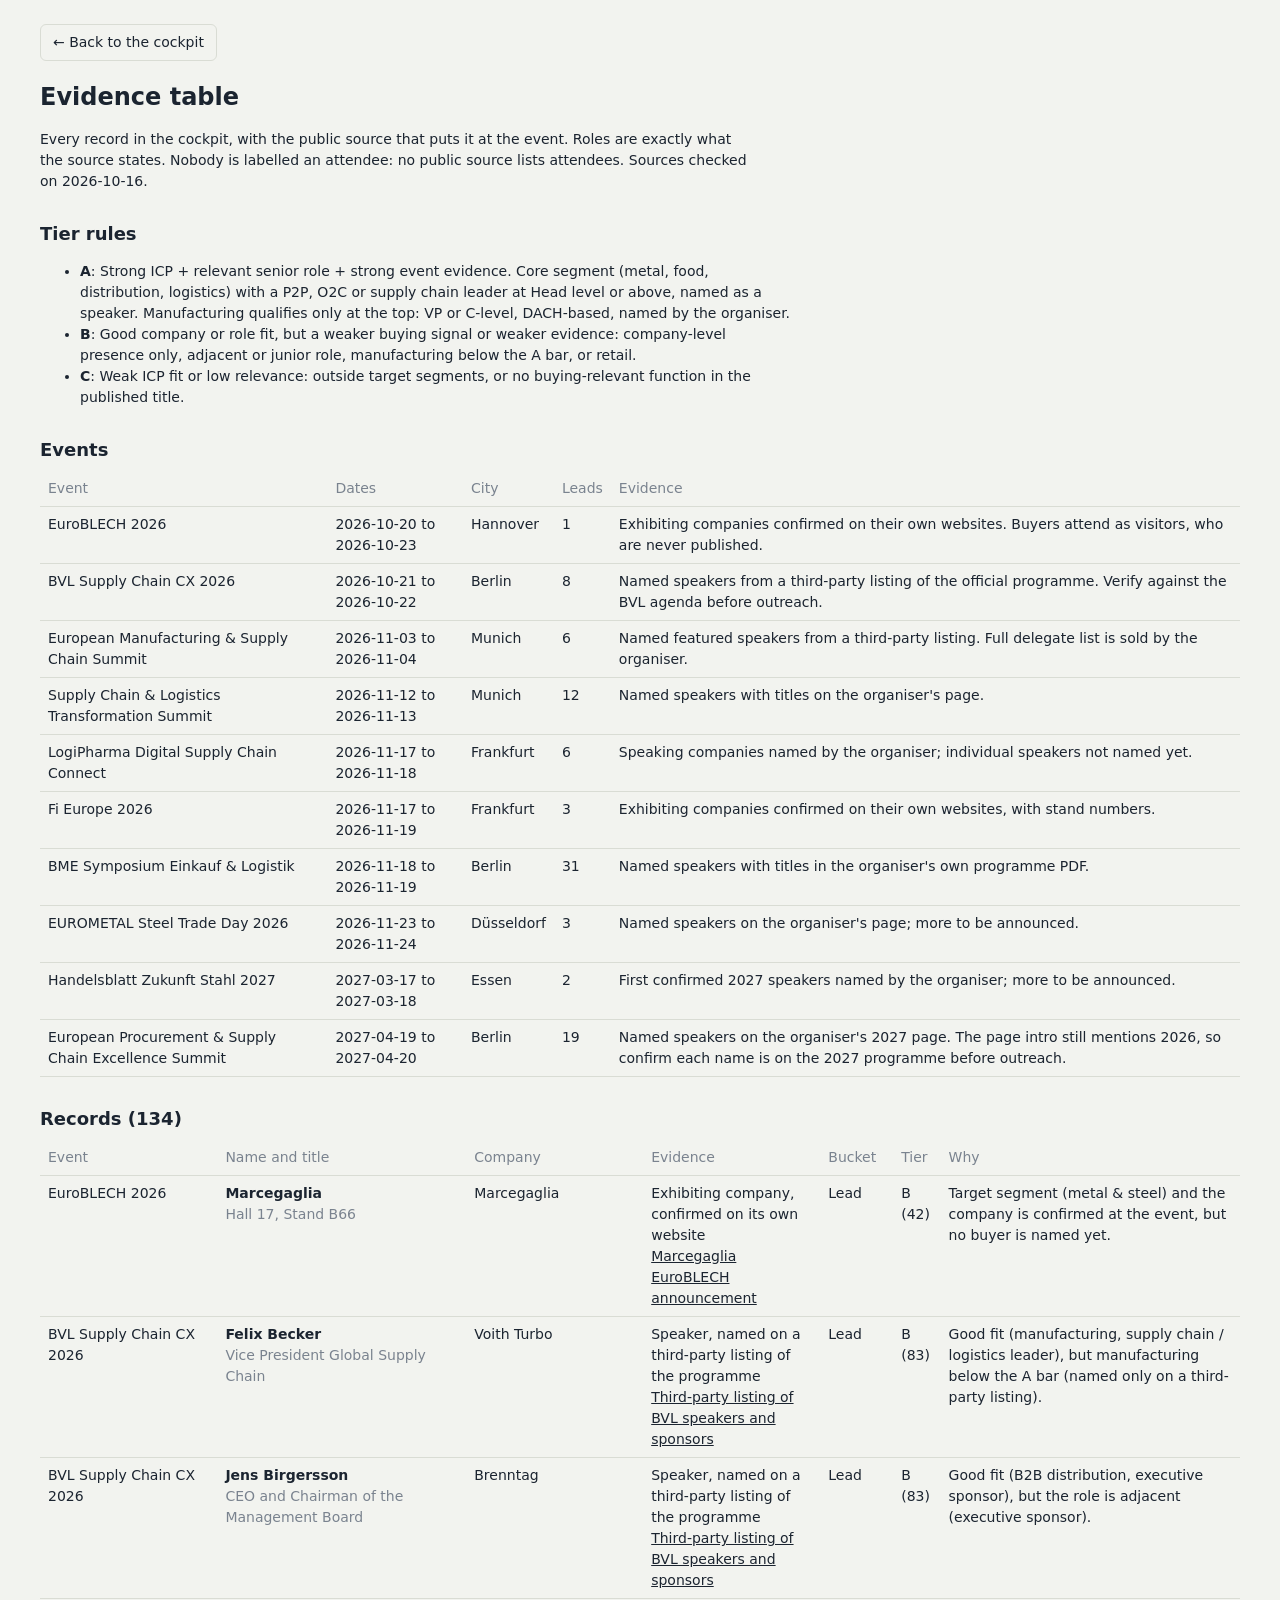
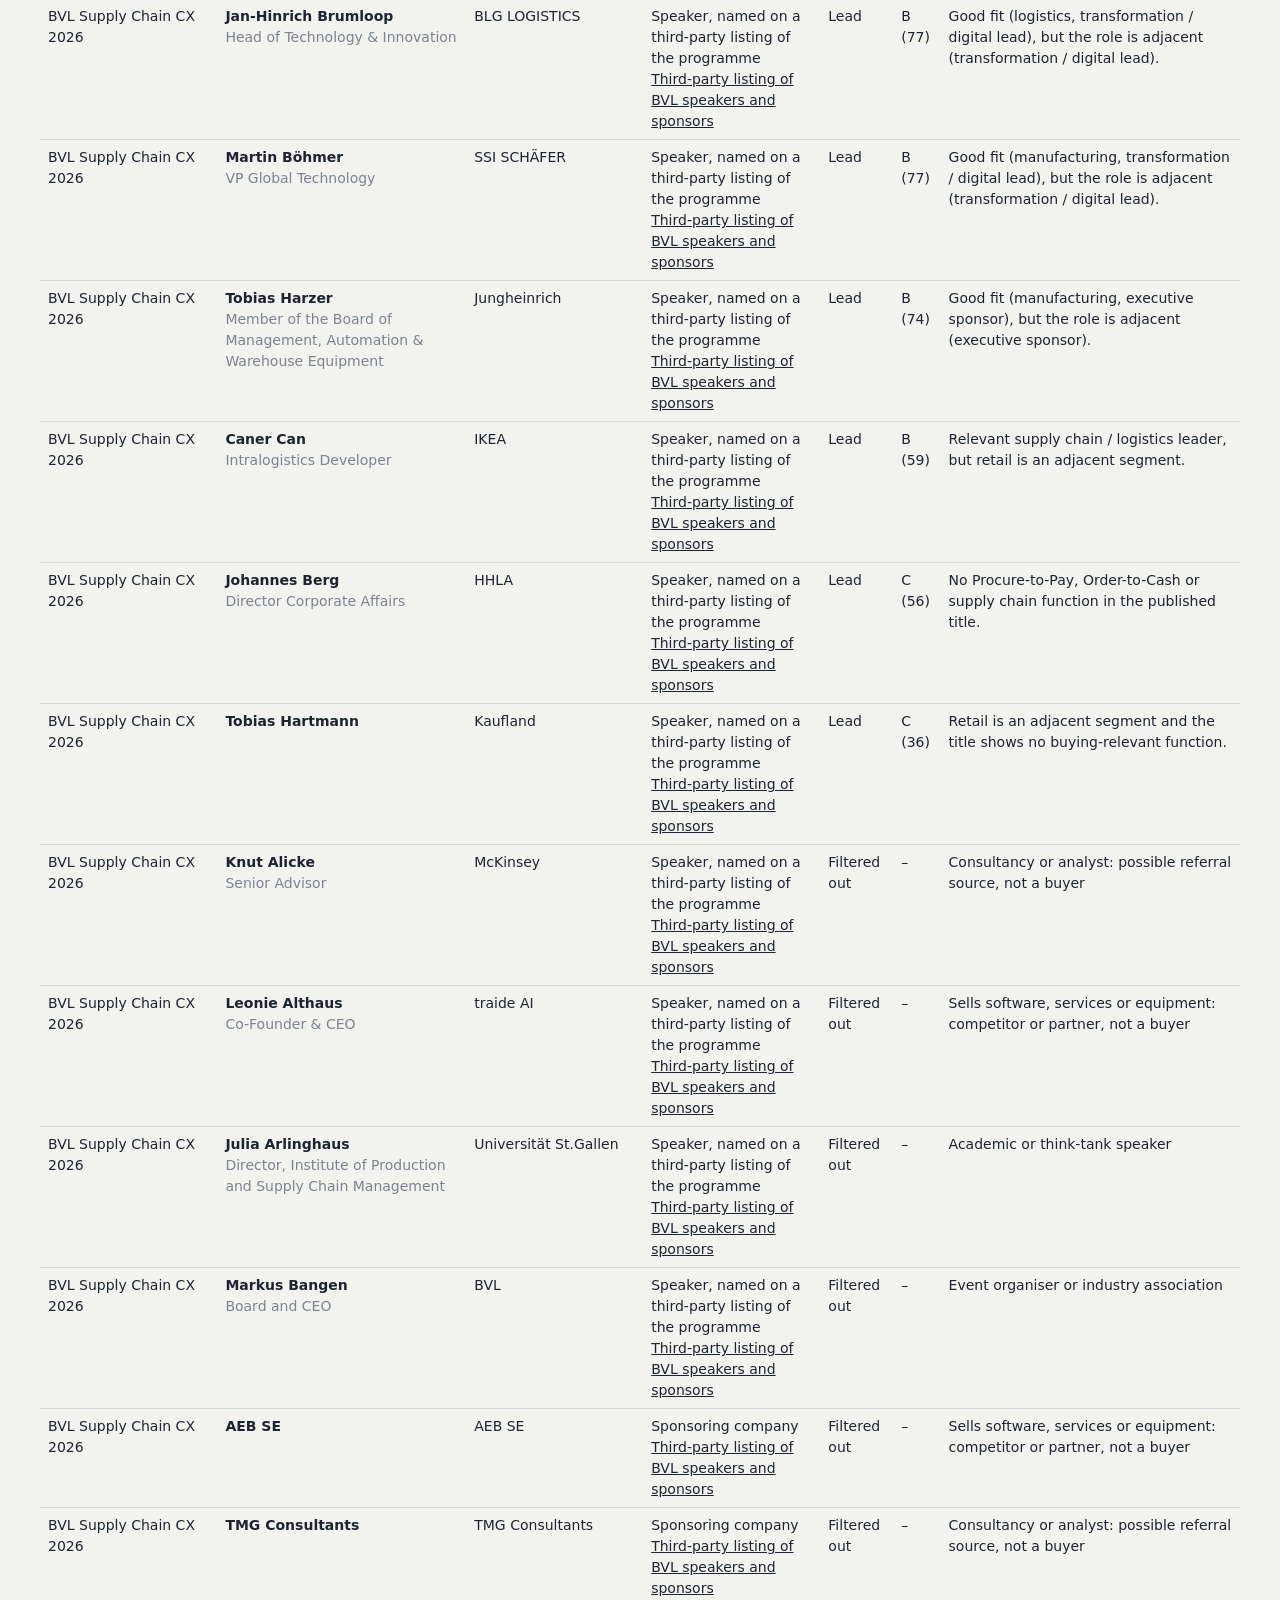
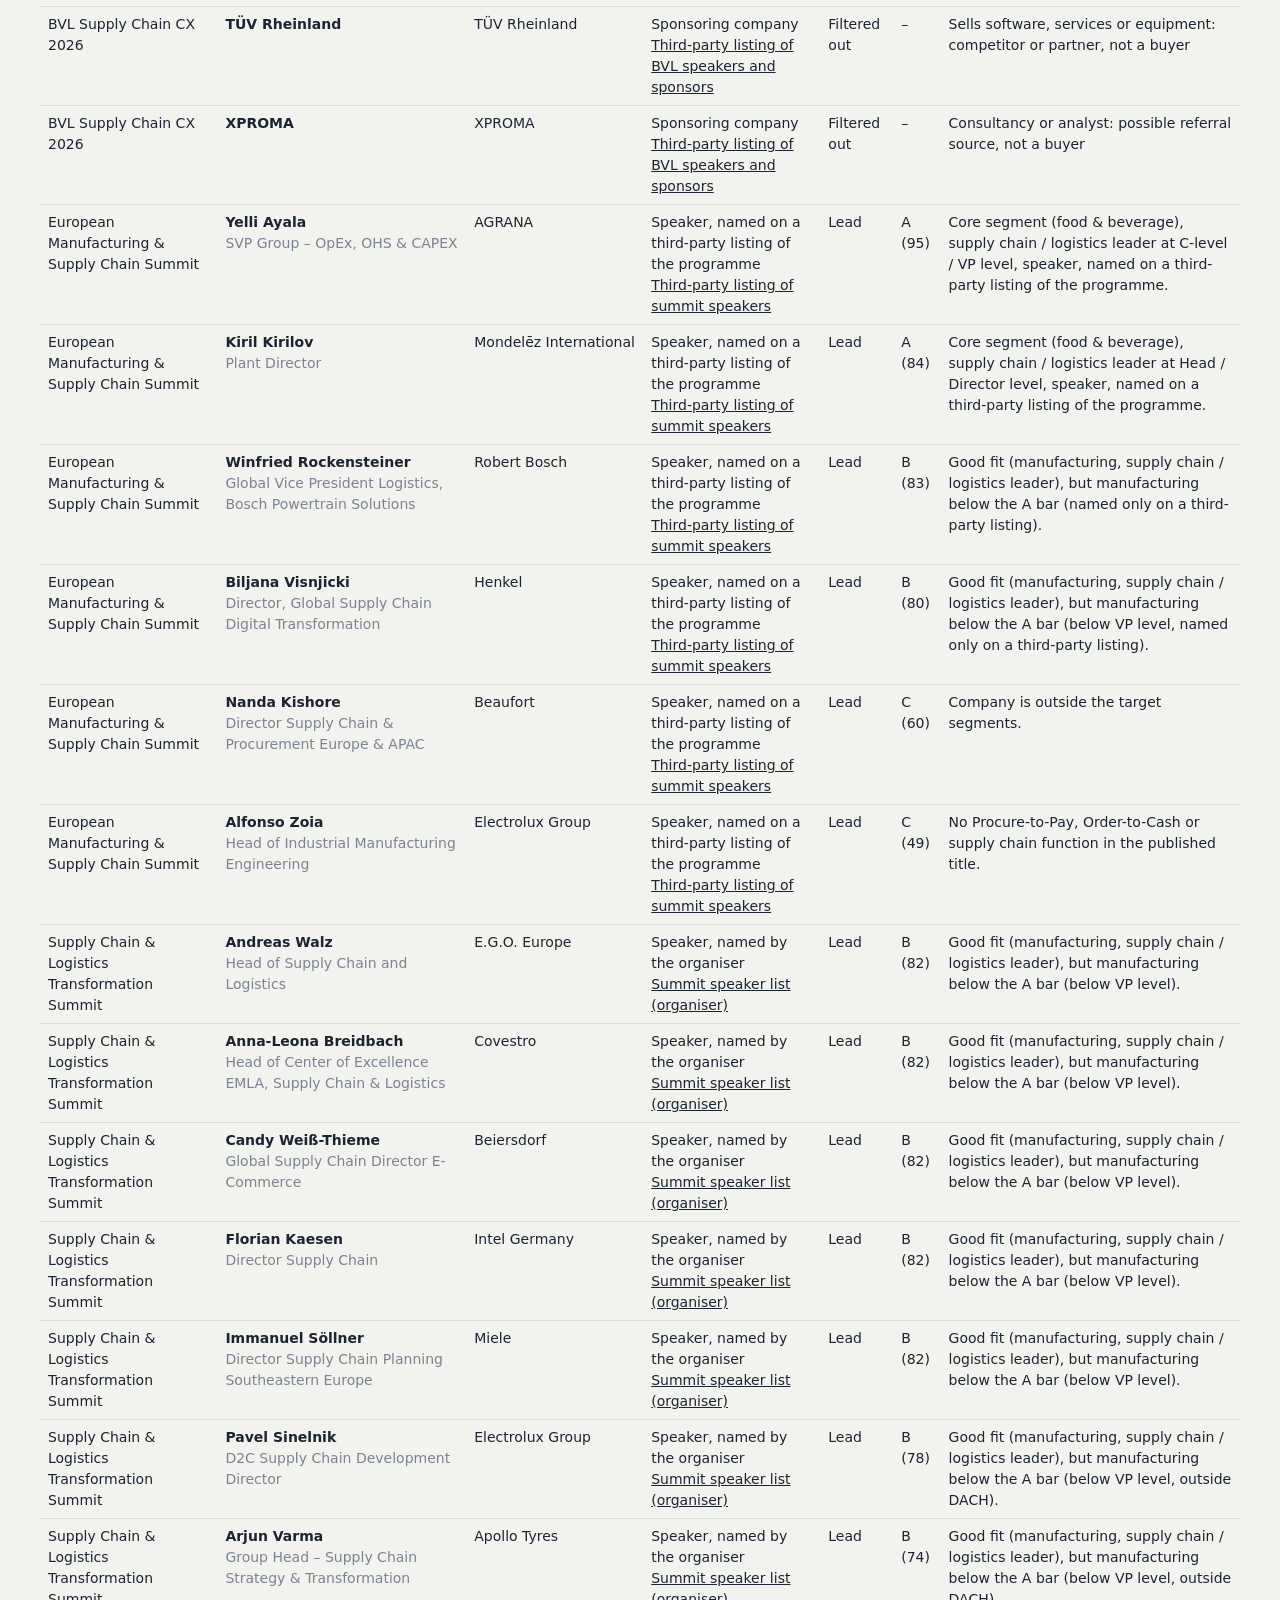
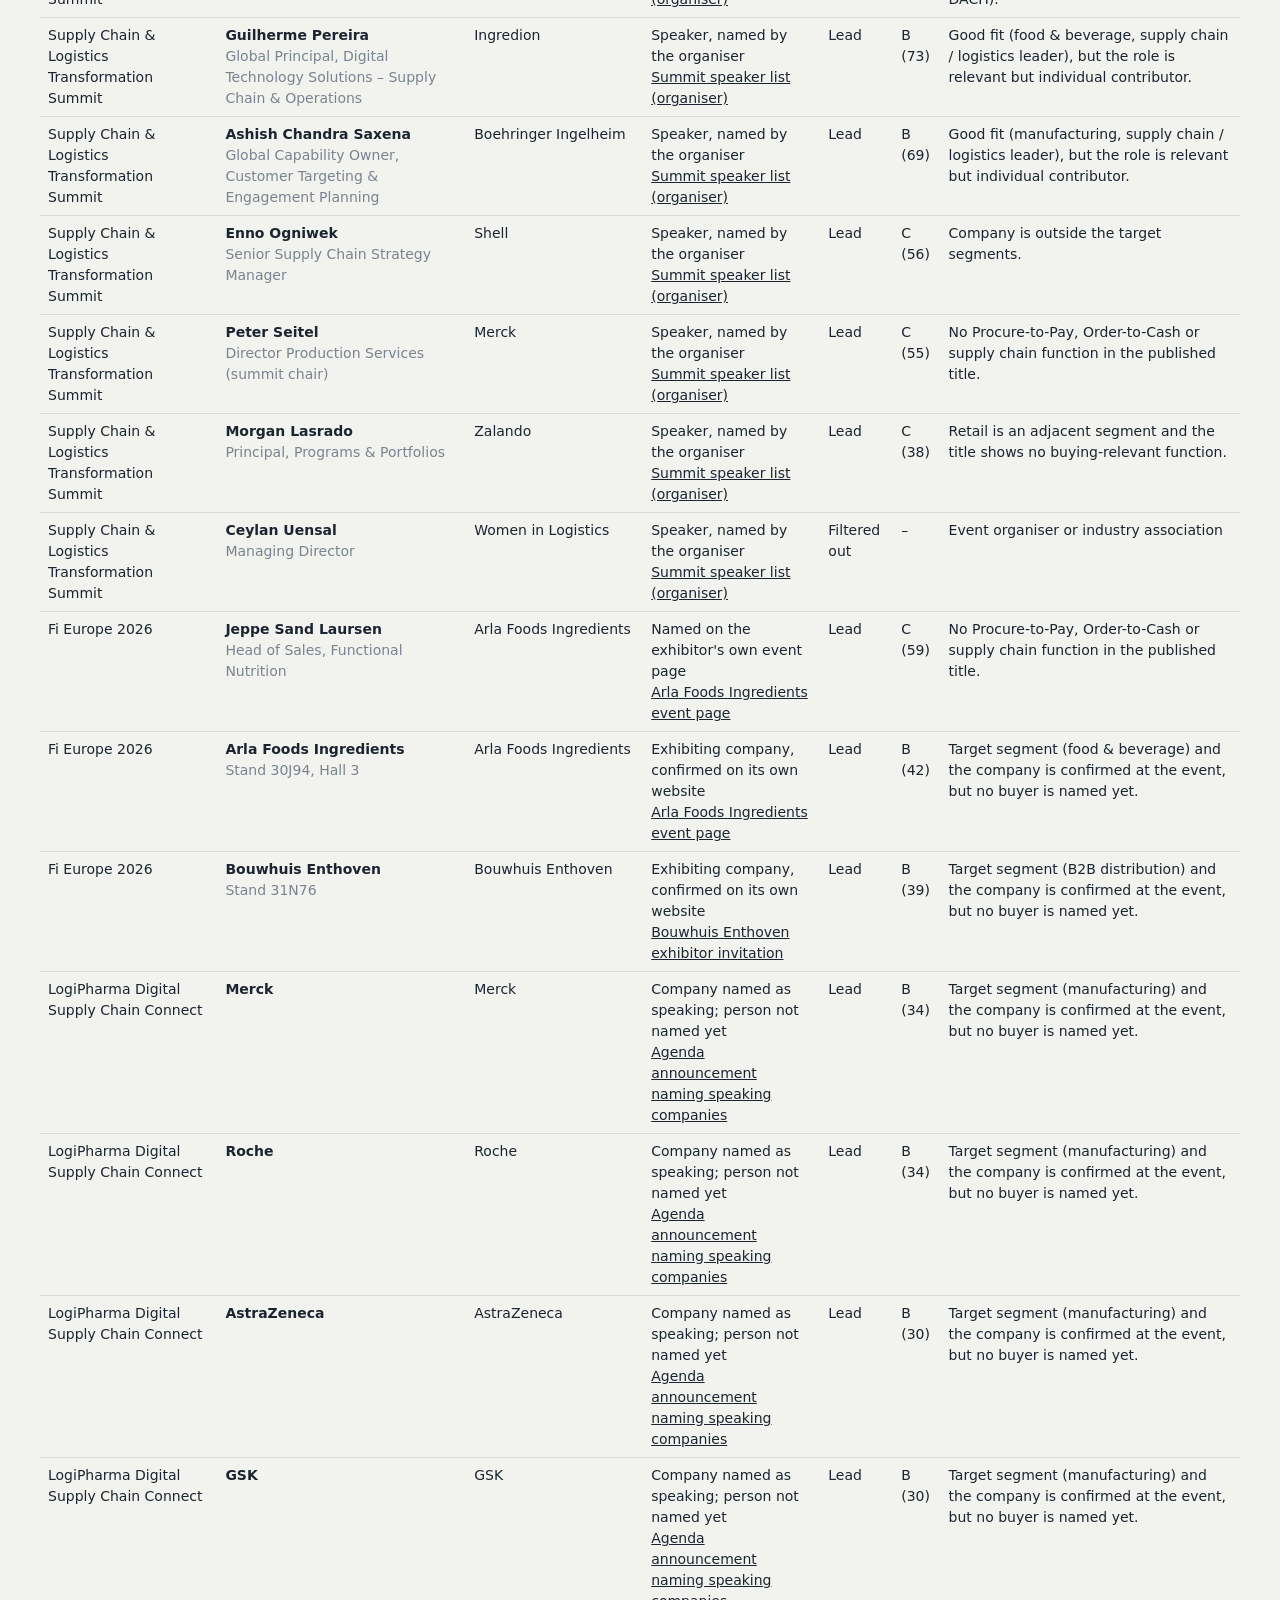
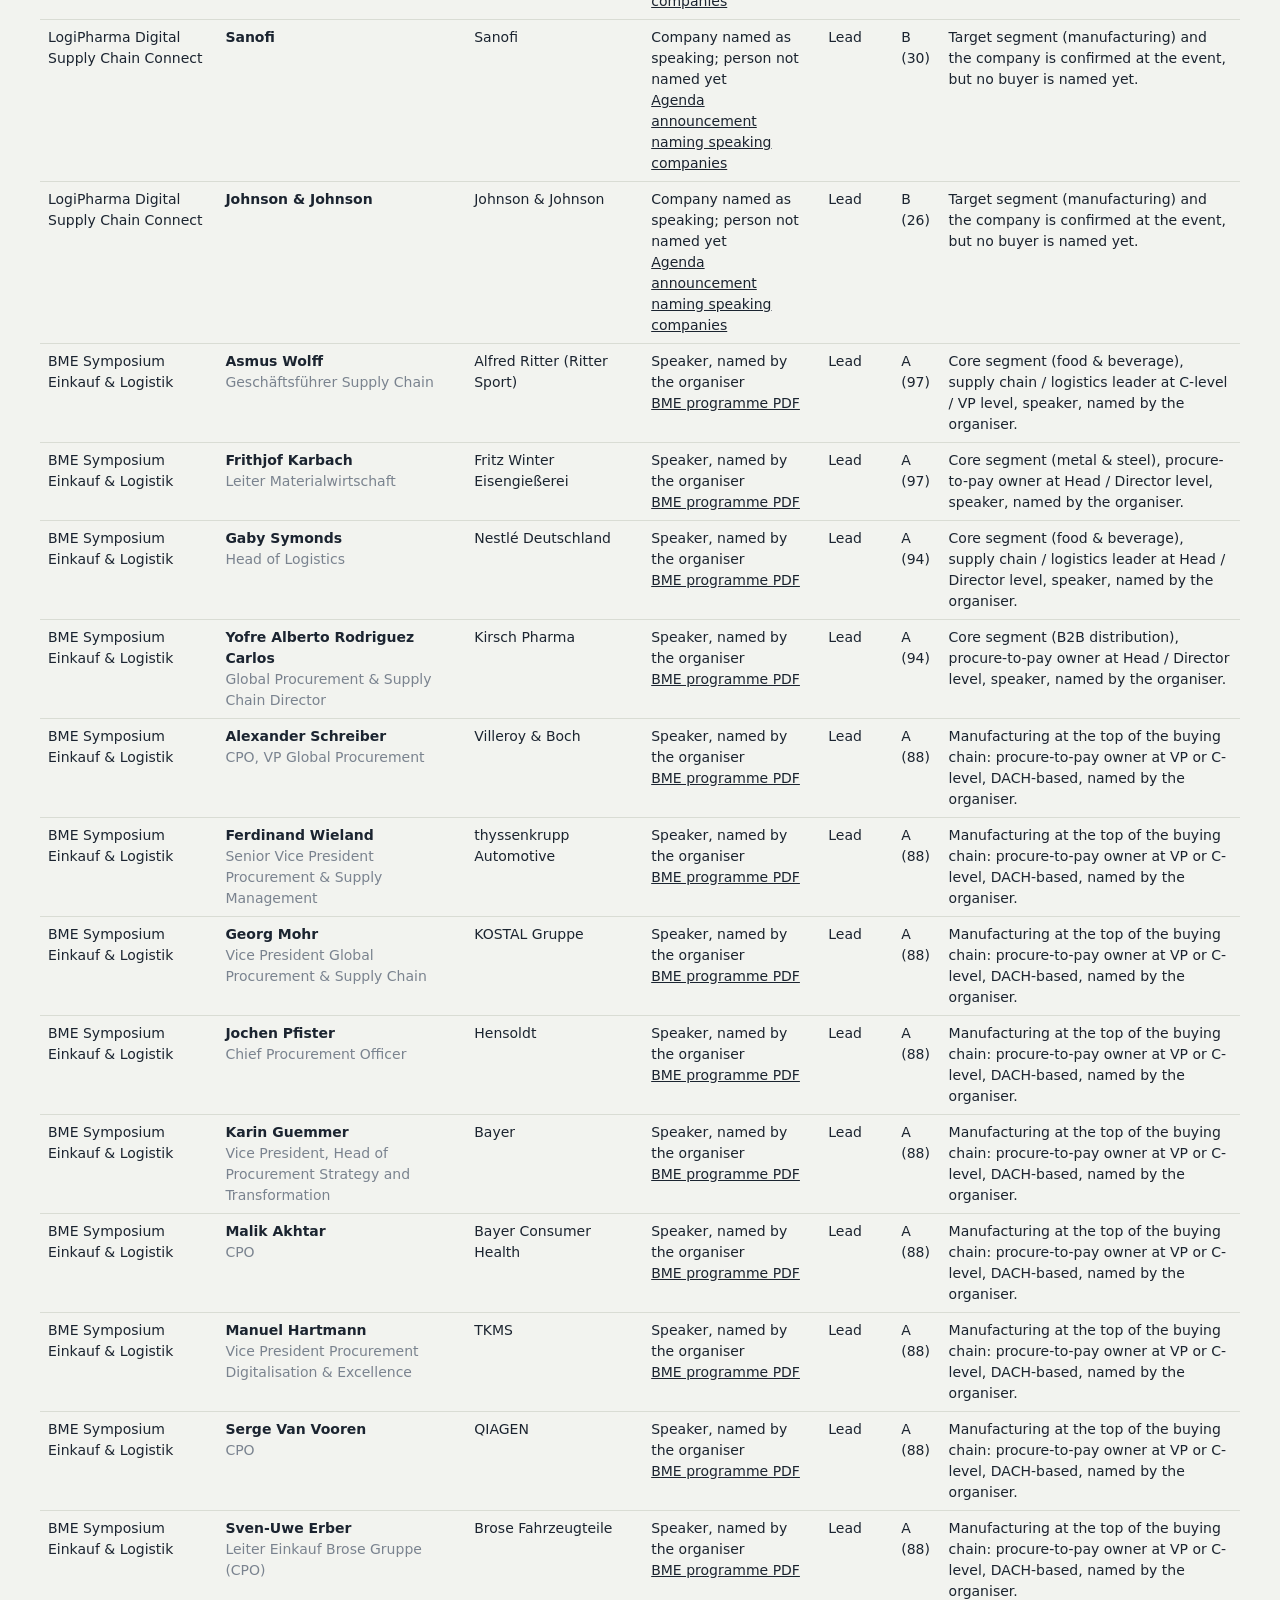
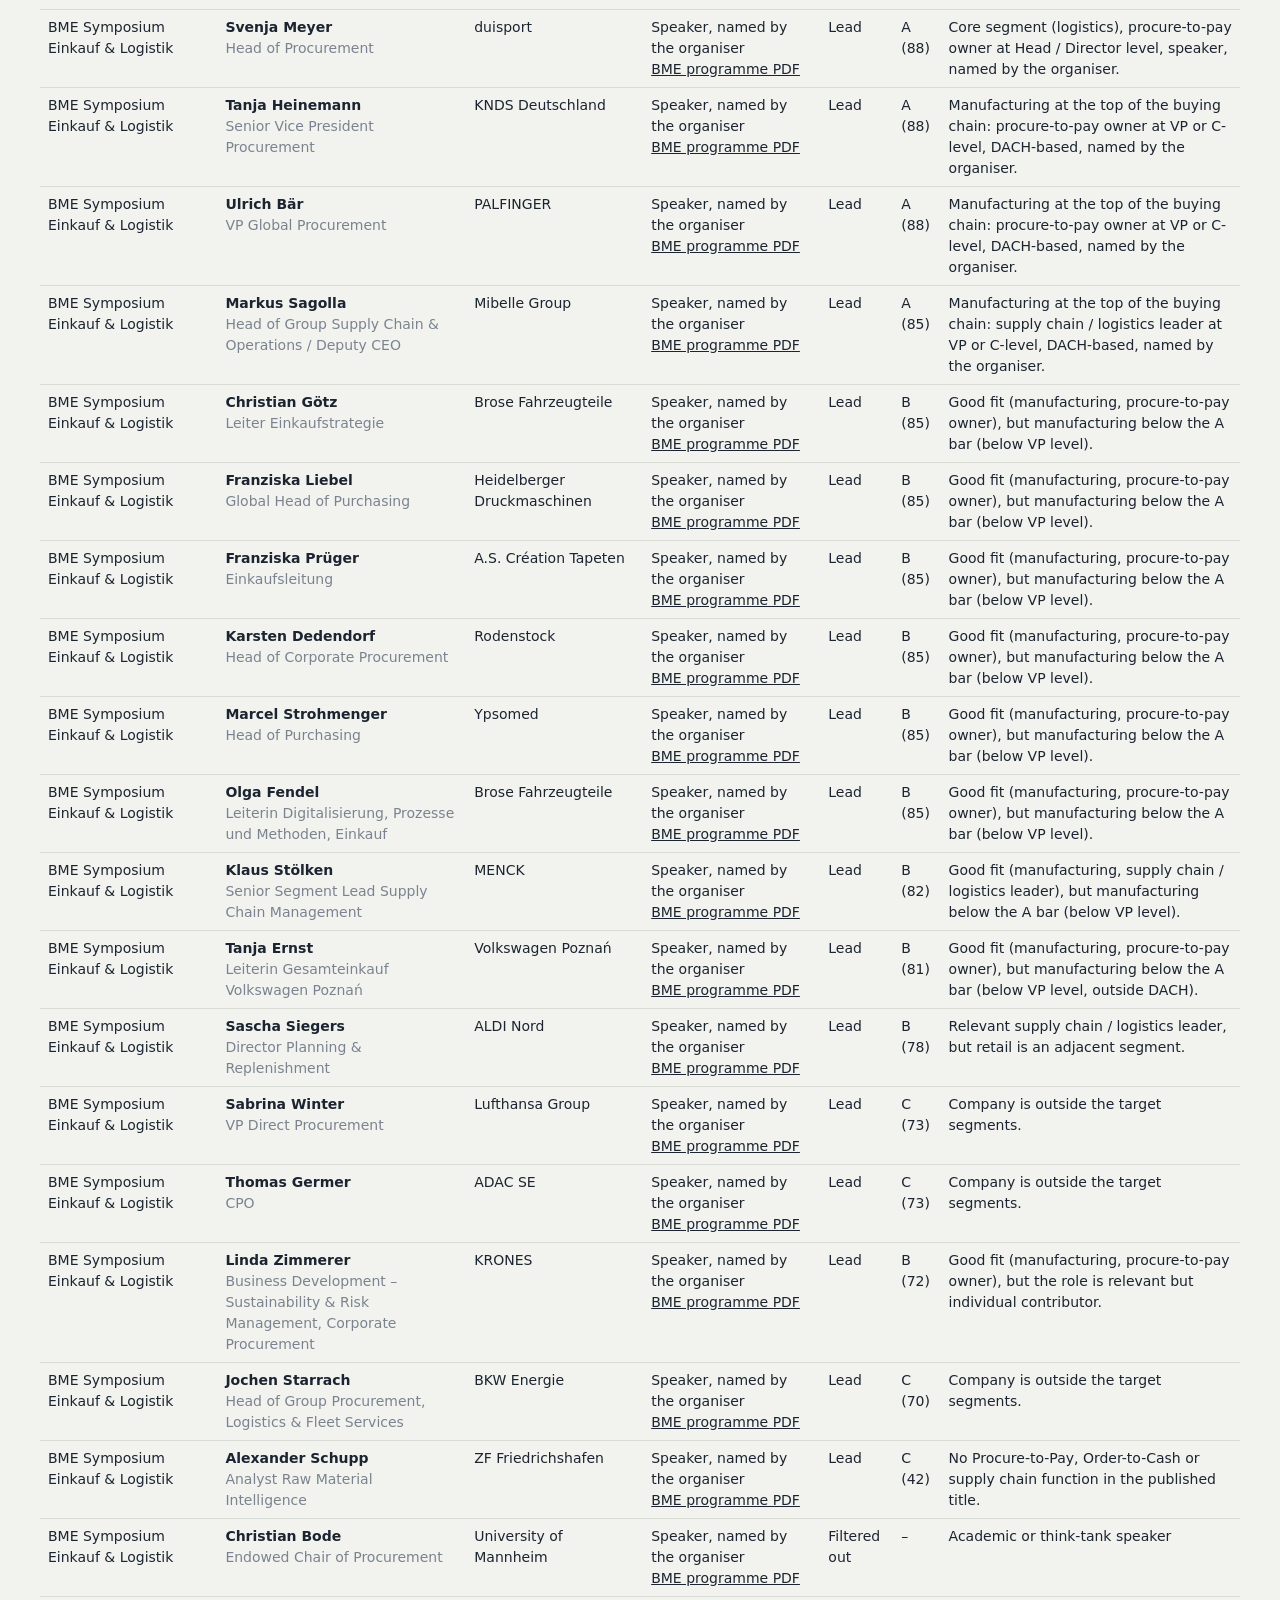
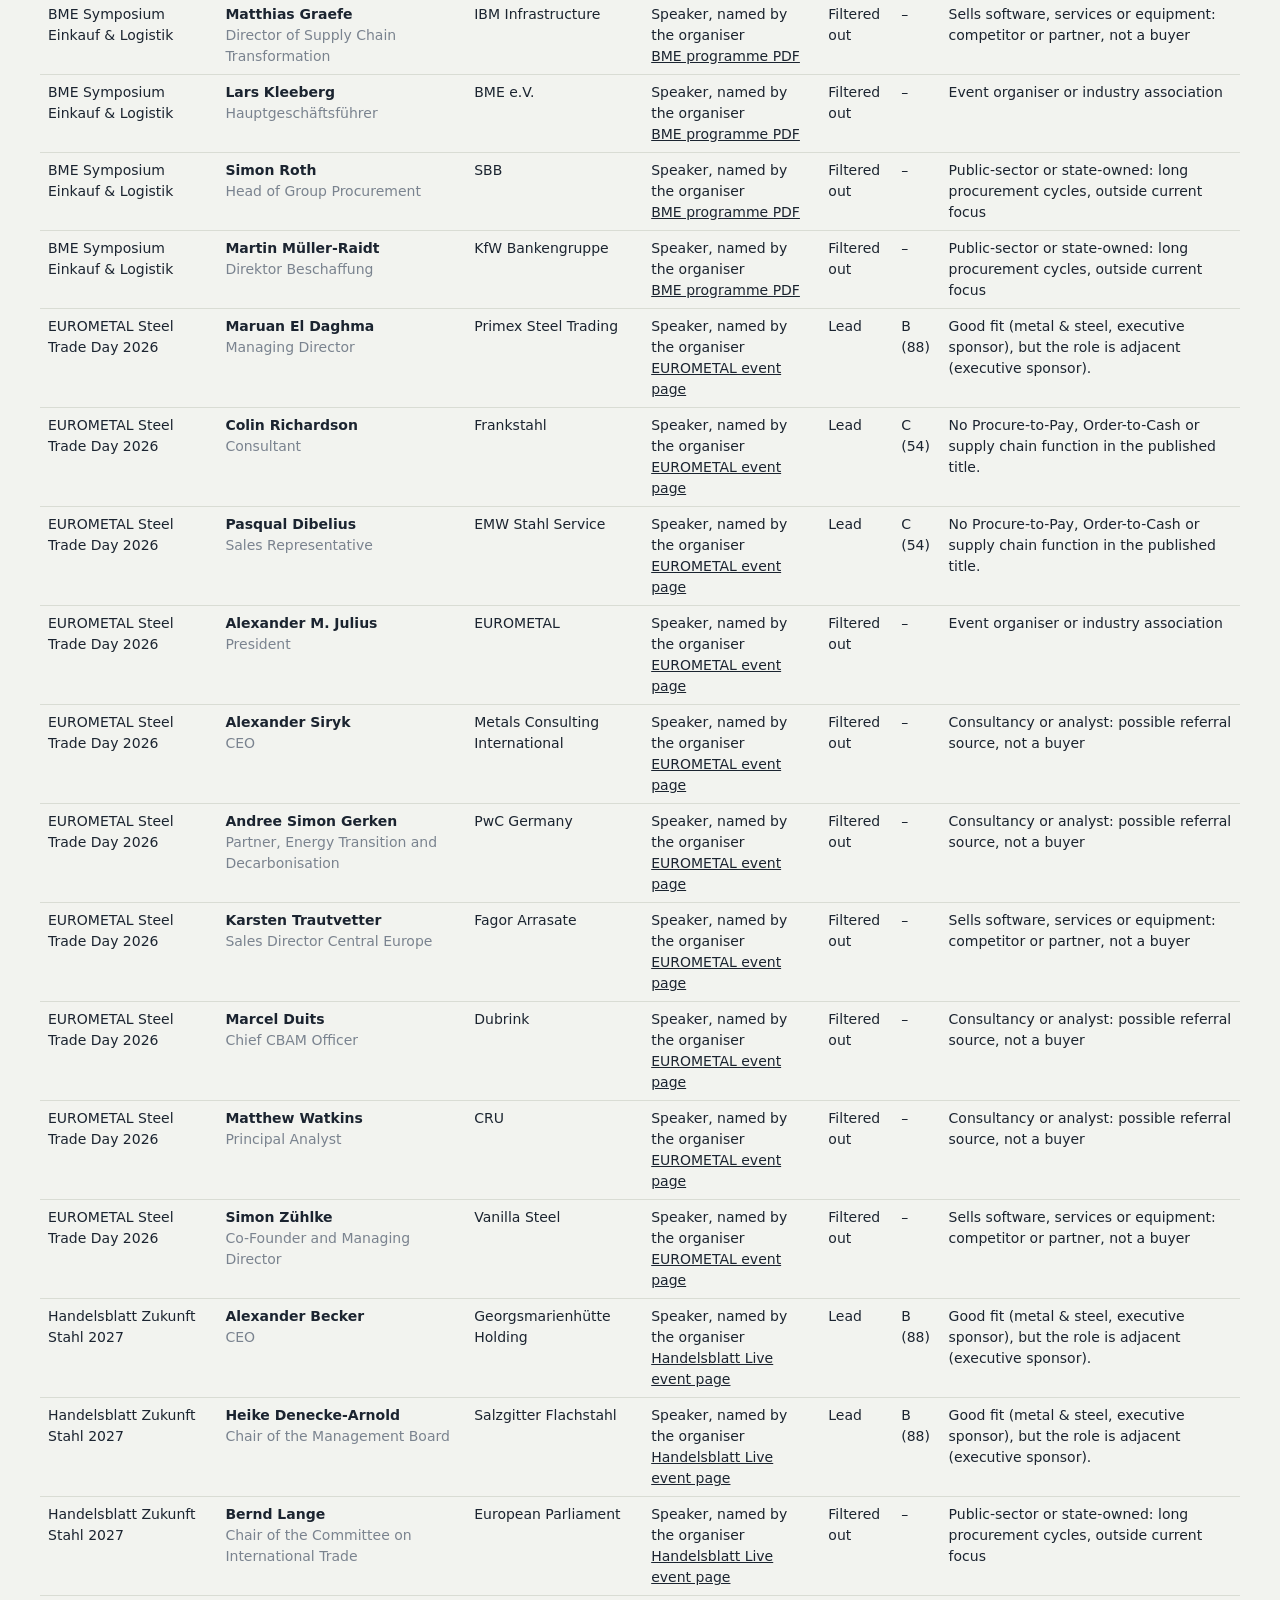
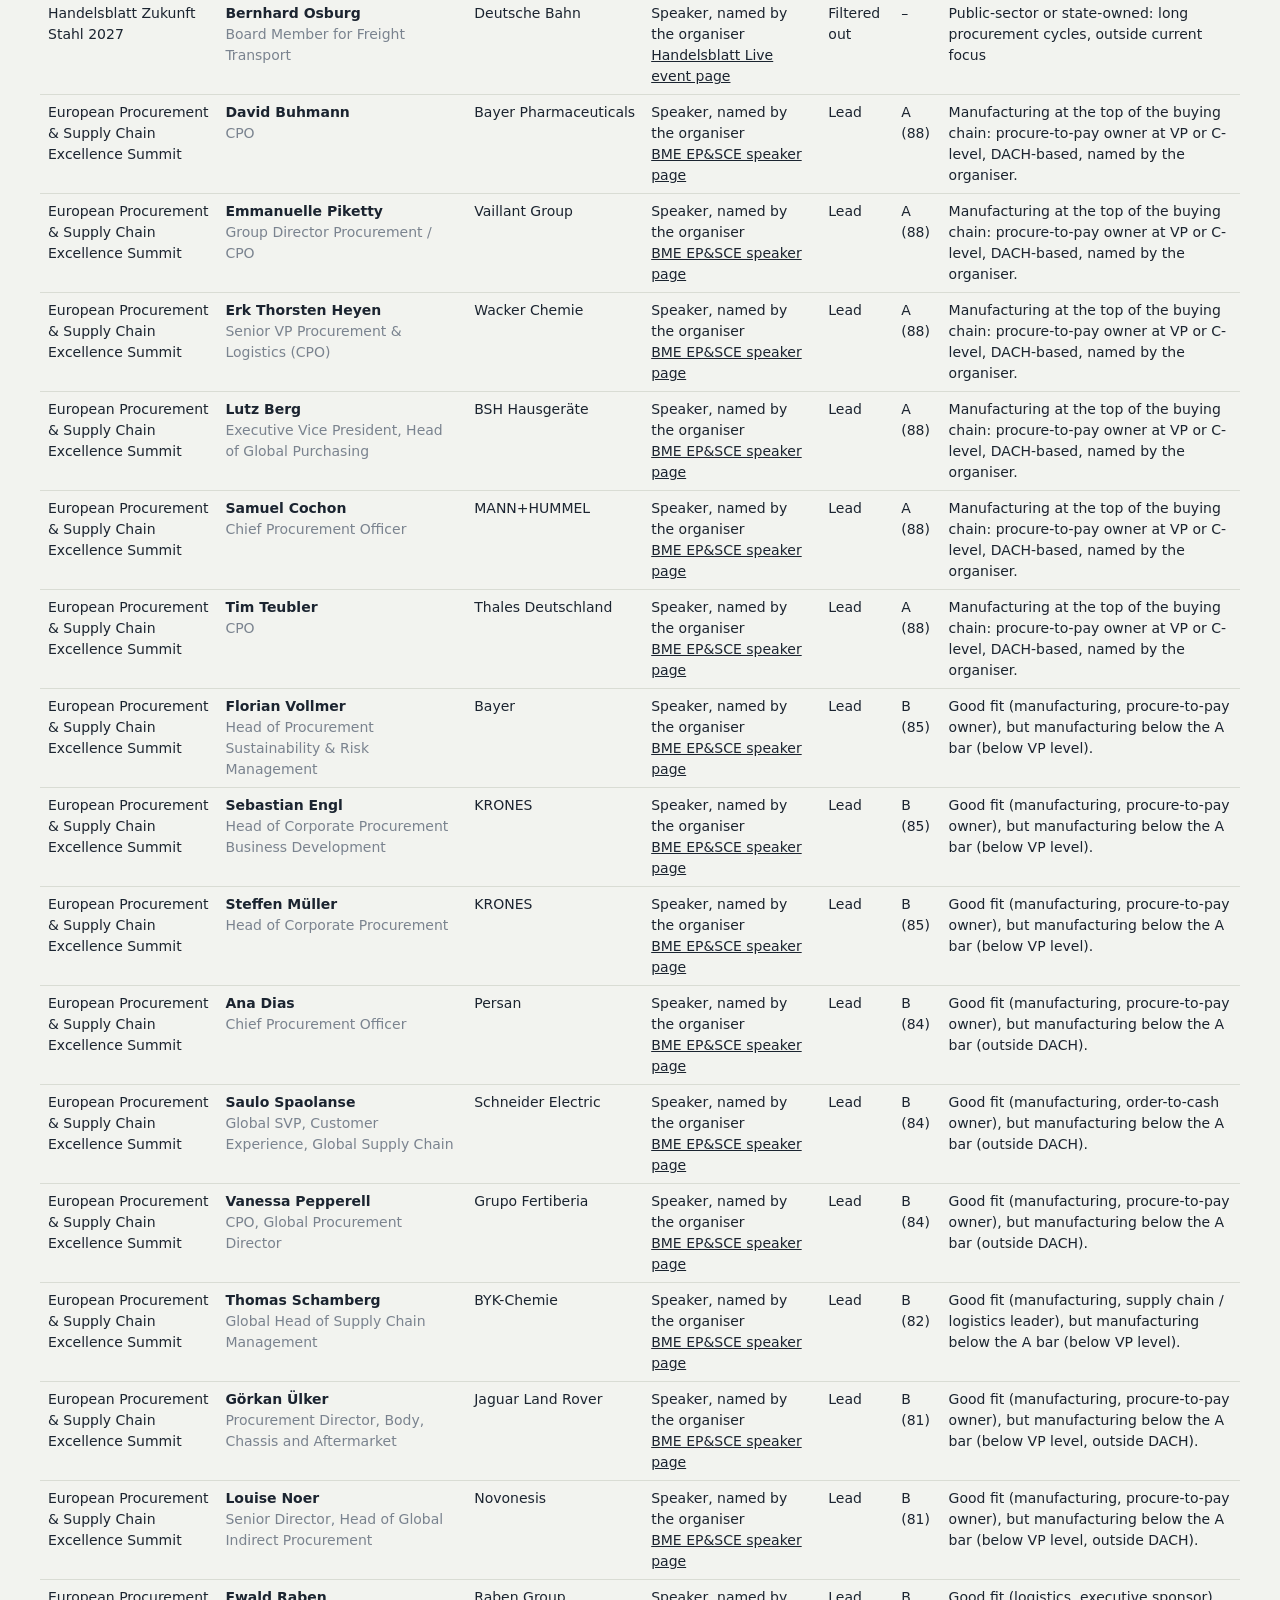
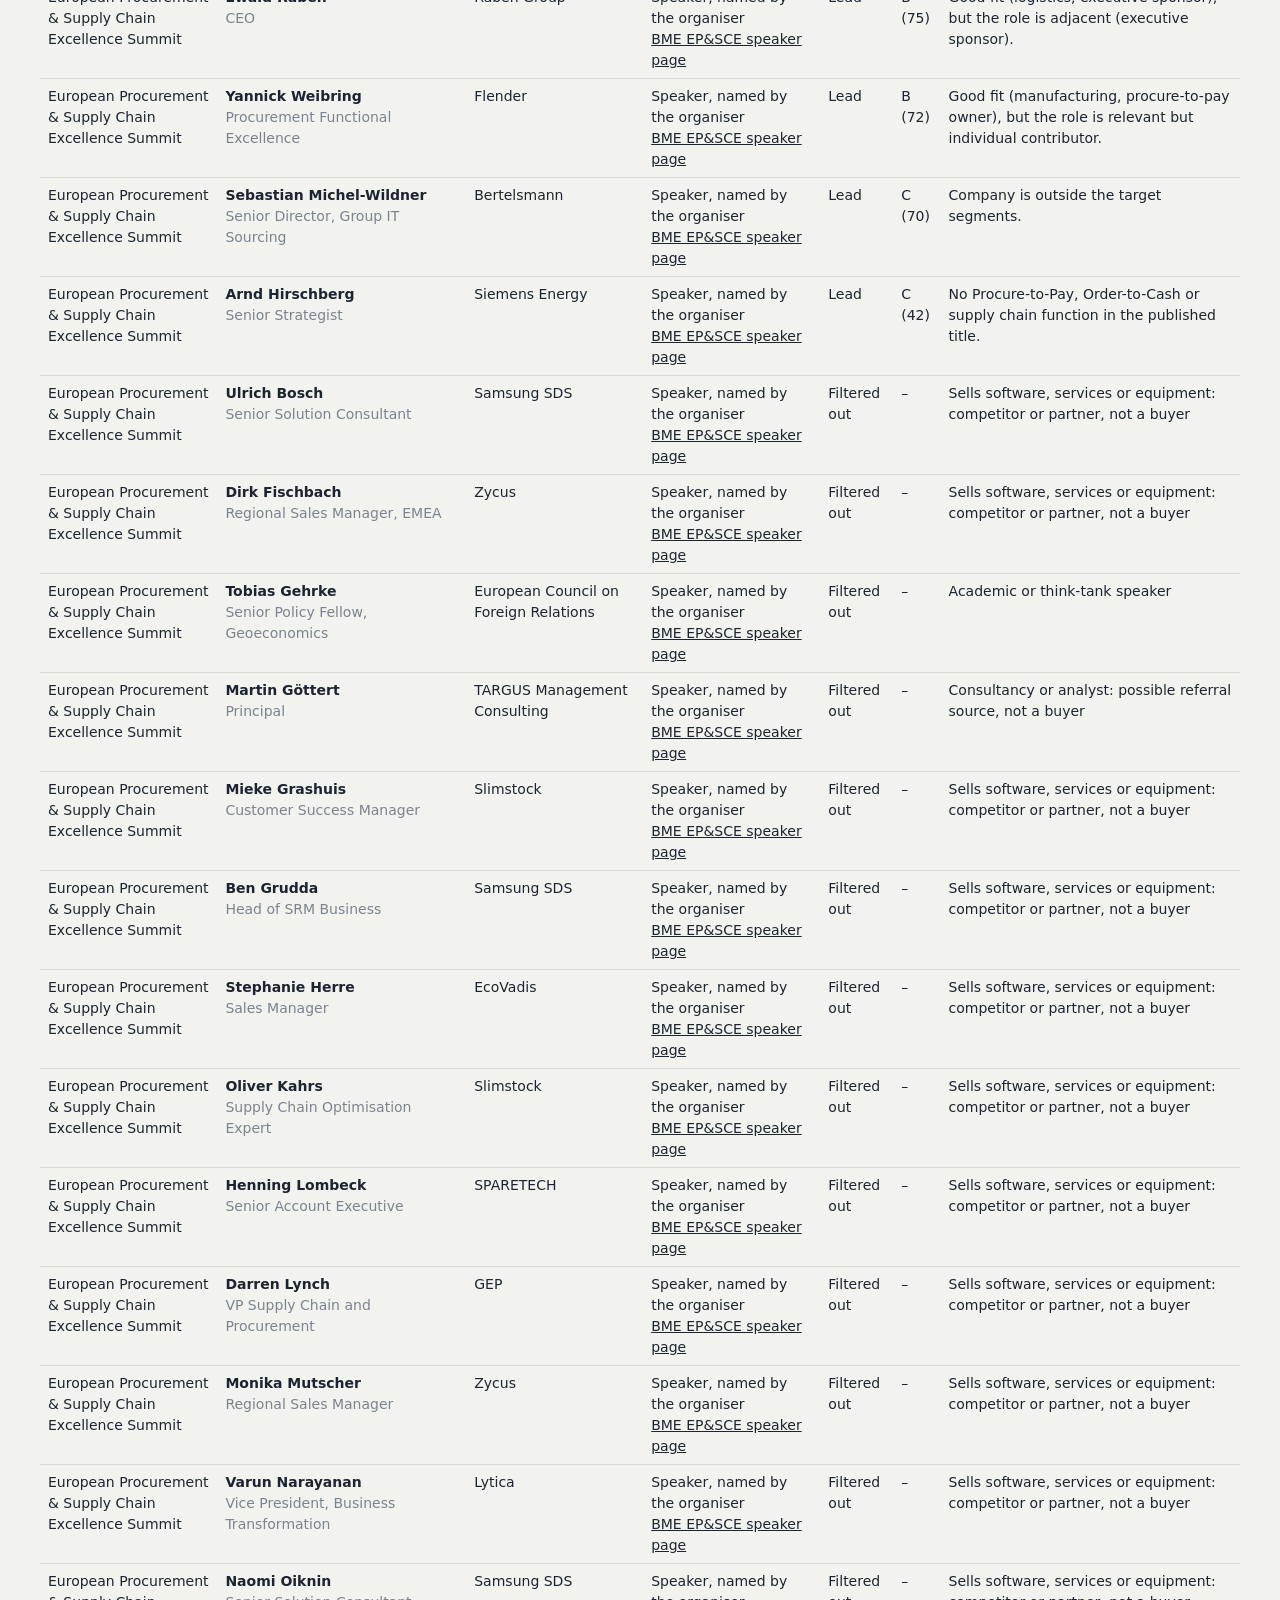
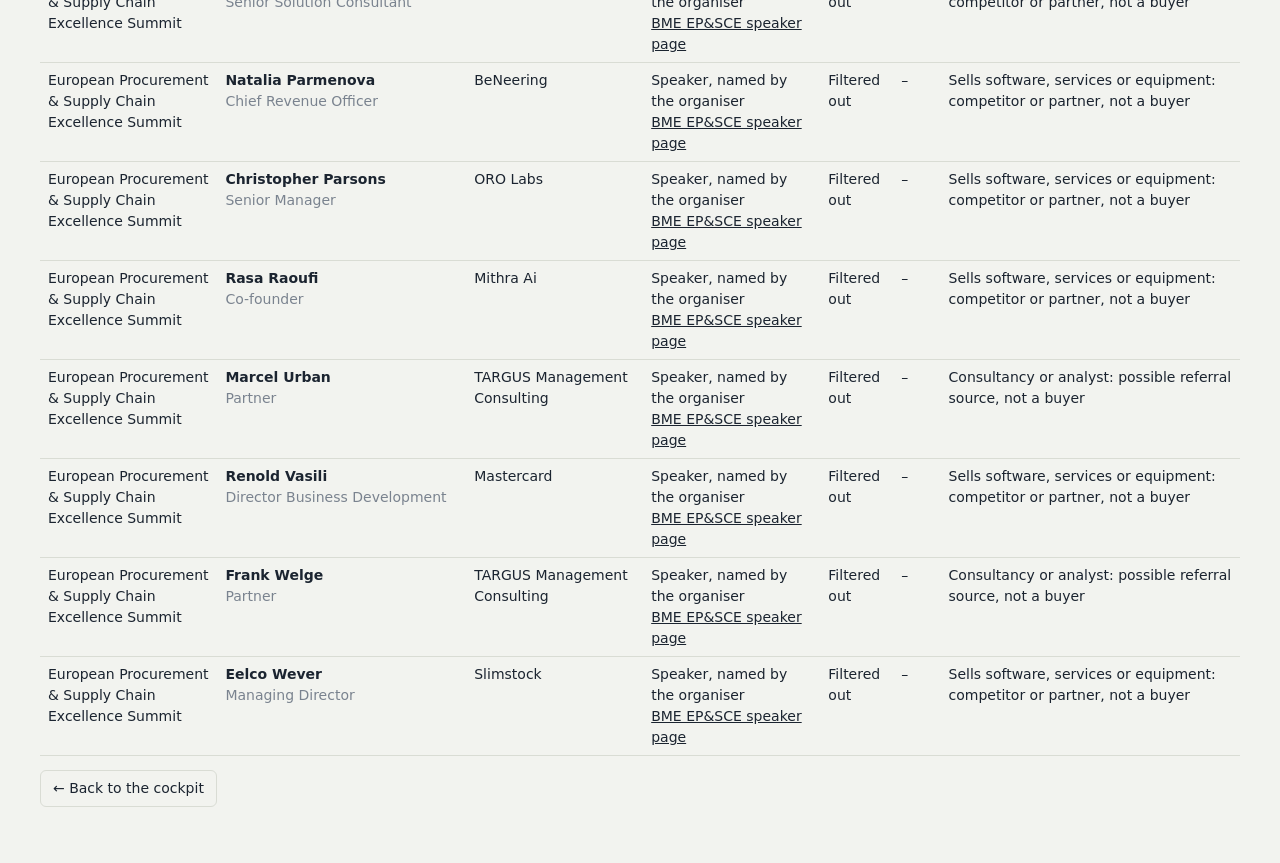
==== commit 71f3fcd8: "Replace DSAG and Swiss SCL (no names yet) with SC & Logistics Transformation Summit Munich and Hande" ====
--- a/evidence.html
+++ b/evidence.html
@@ -22,9 +22,9 @@
 <h1>Evidence table</h1>
 <p>Every record in the cockpit, with the public source that puts it at the event. Roles are exactly what the source states. Nobody is labelled an attendee: no public source lists attendees. Sources checked on 2026-10-16.</p>
 <h2>Tier rules</h2><ul><li><b>A</b>: Strong ICP + relevant senior role + strong event evidence. Core segment (metal, food, distribution, logistics) with a P2P, O2C or supply chain leader at Head level or above, named as a speaker. Manufacturing qualifies only at the top: VP or C-level, DACH-based, named by the organiser.</li><li><b>B</b>: Good company or role fit, but a weaker buying signal or weaker evidence: company-level presence only, adjacent or junior role, manufacturing below the A bar, or retail.</li><li><b>C</b>: Weak ICP fit or low relevance: outside target segments, or no buying-relevant function in the published title.</li></ul>
-<h2>Events</h2><div class="wrap"><table><thead><tr><th>Event</th><th>Dates</th><th>City</th><th>Leads</th><th>Evidence</th></tr></thead><tbody><tr><td>EuroBLECH 2026</td><td>2026-10-20 to 2026-10-23</td><td>Hannover</td><td>1</td><td>Exhibiting companies confirmed on their own websites. Buyers attend as visitors, who are never published.</td></tr><tr><td>BVL Supply Chain CX 2026</td><td>2026-10-21 to 2026-10-22</td><td>Berlin</td><td>8</td><td>Named speakers from a third-party listing of the official programme. Verify against the BVL agenda before outreach.</td></tr><tr><td>European Manufacturing &amp; Supply Chain Summit</td><td>2026-11-03 to 2026-11-04</td><td>Munich</td><td>6</td><td>Named featured speakers from a third-party listing. Full delegate list is sold by the organiser.</td></tr><tr><td>LogiPharma Digital Supply Chain Connect</td><td>2026-11-17 to 2026-11-18</td><td>Frankfurt</td><td>6</td><td>Speaking companies named by the organiser; individual speakers not named yet.</td></tr><tr><td>Fi Europe 2026</td><td>2026-11-17 to 2026-11-19</td><td>Frankfurt</td><td>3</td><td>Exhibiting companies confirmed on their own websites, with stand numbers.</td></tr><tr><td>BME Symposium Einkauf &amp; Logistik</td><td>2026-11-18 to 2026-11-19</td><td>Berlin</td><td>32</td><td>Named speakers with titles in the organiser&#x27;s own programme PDF.</td></tr><tr><td>EUROMETAL Steel Trade Day 2026</td><td>2026-11-23 to 2026-11-24</td><td>Düsseldorf</td><td>3</td><td>Named speakers on the organiser&#x27;s page; more to be announced.</td></tr><tr><td>DSAG Technologietage 2027</td><td>2027-03-09 to 2027-03-10</td><td>Bonn</td><td>0</td><td>No names yet. Ticket sales opened 6 Oct 2026; customer case-study speakers usually appear about 8 weeks before.</td></tr><tr><td>Swiss Supply Chain &amp; Logistics Conference</td><td>2027-04-14 to 2027-04-15</td><td>Zurich</td><td>0</td><td>Programme theme published; speakers not named yet.</td></tr><tr><td>European Procurement &amp; Supply Chain Excellence Summit</td><td>2027-04-19 to 2027-04-20</td><td>Berlin</td><td>20</td><td>Named speakers on the organiser&#x27;s 2027 page. The page intro still mentions 2026, so confirm each name is on the 2027 programme before outreach.</td></tr></tbody></table></div>
-<h2>Records (119)</h2>
+<h2>Events</h2><div class="wrap"><table><thead><tr><th>Event</th><th>Dates</th><th>City</th><th>Leads</th><th>Evidence</th></tr></thead><tbody><tr><td>EuroBLECH 2026</td><td>2026-10-20 to 2026-10-23</td><td>Hannover</td><td>1</td><td>Exhibiting companies confirmed on their own websites. Buyers attend as visitors, who are never published.</td></tr><tr><td>BVL Supply Chain CX 2026</td><td>2026-10-21 to 2026-10-22</td><td>Berlin</td><td>8</td><td>Named speakers from a third-party listing of the official programme. Verify against the BVL agenda before outreach.</td></tr><tr><td>European Manufacturing &amp; Supply Chain Summit</td><td>2026-11-03 to 2026-11-04</td><td>Munich</td><td>6</td><td>Named featured speakers from a third-party listing. Full delegate list is sold by the organiser.</td></tr><tr><td>Supply Chain &amp; Logistics Transformation Summit</td><td>2026-11-12 to 2026-11-13</td><td>Munich</td><td>12</td><td>Named speakers with titles on the organiser&#x27;s page.</td></tr><tr><td>LogiPharma Digital Supply Chain Connect</td><td>2026-11-17 to 2026-11-18</td><td>Frankfurt</td><td>6</td><td>Speaking companies named by the organiser; individual speakers not named yet.</td></tr><tr><td>Fi Europe 2026</td><td>2026-11-17 to 2026-11-19</td><td>Frankfurt</td><td>3</td><td>Exhibiting companies confirmed on their own websites, with stand numbers.</td></tr><tr><td>BME Symposium Einkauf &amp; Logistik</td><td>2026-11-18 to 2026-11-19</td><td>Berlin</td><td>31</td><td>Named speakers with titles in the organiser&#x27;s own programme PDF.</td></tr><tr><td>EUROMETAL Steel Trade Day 2026</td><td>2026-11-23 to 2026-11-24</td><td>Düsseldorf</td><td>3</td><td>Named speakers on the organiser&#x27;s page; more to be announced.</td></tr><tr><td>Handelsblatt Zukunft Stahl 2027</td><td>2027-03-17 to 2027-03-18</td><td>Essen</td><td>2</td><td>First confirmed 2027 speakers named by the organiser; more to be announced.</td></tr><tr><td>European Procurement &amp; Supply Chain Excellence Summit</td><td>2027-04-19 to 2027-04-20</td><td>Berlin</td><td>19</td><td>Named speakers on the organiser&#x27;s 2027 page. The page intro still mentions 2026, so confirm each name is on the 2027 programme before outreach.</td></tr></tbody></table></div>
+<h2>Records (134)</h2>
 <div class="wrap"><table><thead><tr><th>Event</th><th>Name and title</th><th>Company</th><th>Evidence</th><th>Bucket</th><th>Tier</th><th>Why</th></tr></thead>
-<tbody><tr><td>EuroBLECH 2026</td><td><b>Marcegaglia</b><br><span class=t>Hall 17, Stand B66</span></td><td>Marcegaglia</td><td>Exhibiting company, confirmed on its own website<br><a href='https://www.marcegaglia.com/officialwebsite/en/marcegaglia-a-euroblech-2026-lacciaio-prende-forma-ad-hannover/'>Marcegaglia EuroBLECH announcement</a></td><td>Lead</td><td>B (42)</td><td>Target segment (metal distribution) and the company is confirmed at the event, but no buyer is named yet.</td></tr><tr><td>BVL Supply Chain CX 2026</td><td><b>Felix Becker</b><br><span class=t>Vice President Global Supply Chain</span></td><td>Voith Turbo</td><td>Speaker, named on a third-party listing of the programme<br><a href='https://www.luminik.io/events/bvl-supply-chain-cx-berlin-f1773cb8328b/attendees/'>Third-party listing of BVL speakers and sponsors</a></td><td>Lead</td><td>B (83)</td><td>Good fit (manufacturing, supply chain / logistics leader), but manufacturing below the A bar (named only on a third-party listing).</td></tr><tr><td>BVL Supply Chain CX 2026</td><td><b>Jens Birgersson</b><br><span class=t>CEO and Chairman of the Management Board</span></td><td>Brenntag</td><td>Speaker, named on a third-party listing of the programme<br><a href='https://www.luminik.io/events/bvl-supply-chain-cx-berlin-f1773cb8328b/attendees/'>Third-party listing of BVL speakers and sponsors</a></td><td>Lead</td><td>B (83)</td><td>Good fit (B2B distribution, executive sponsor), but the role is adjacent (executive sponsor).</td></tr><tr><td>BVL Supply Chain CX 2026</td><td><b>Jan-Hinrich Brumloop</b><br><span class=t>Head of Technology &amp; Innovation</span></td><td>BLG LOGISTICS</td><td>Speaker, named on a third-party listing of the programme<br><a href='https://www.luminik.io/events/bvl-supply-chain-cx-berlin-f1773cb8328b/attendees/'>Third-party listing of BVL speakers and sponsors</a></td><td>Lead</td><td>B (77)</td><td>Good fit (logistics, transformation / digital lead), but the role is adjacent (transformation / digital lead).</td></tr><tr><td>BVL Supply Chain CX 2026</td><td><b>Martin Böhmer</b><br><span class=t>VP Global Technology</span></td><td>SSI SCHÄFER</td><td>Speaker, named on a third-party listing of the programme<br><a href='https://www.luminik.io/events/bvl-supply-chain-cx-berlin-f1773cb8328b/attendees/'>Third-party listing of BVL speakers and sponsors</a></td><td>Lead</td><td>B (77)</td><td>Good fit (manufacturing, transformation / digital lead), but the role is adjacent (transformation / digital lead).</td></tr><tr><td>BVL Supply Chain CX 2026</td><td><b>Tobias Harzer</b><br><span class=t>Member of the Board of Management, Automation &amp; Warehouse Equipment</span></td><td>Jungheinrich</td><td>Speaker, named on a third-party listing of the programme<br><a href='https://www.luminik.io/events/bvl-supply-chain-cx-berlin-f1773cb8328b/attendees/'>Third-party listing of BVL speakers and sponsors</a></td><td>Lead</td><td>B (74)</td><td>Good fit (manufacturing, executive sponsor), but the role is adjacent (executive sponsor).</td></tr><tr><td>BVL Supply Chain CX 2026</td><td><b>Caner Can</b><br><span class=t>Intralogistics Developer</span></td><td>IKEA</td><td>Speaker, named on a third-party listing of the programme<br><a href='https://www.luminik.io/events/bvl-supply-chain-cx-berlin-f1773cb8328b/attendees/'>Third-party listing of BVL speakers and sponsors</a></td><td>Lead</td><td>B (59)</td><td>Relevant supply chain / logistics leader, but retail is an adjacent segment.</td></tr><tr><td>BVL Supply Chain CX 2026</td><td><b>Johannes Berg</b><br><span class=t>Director Corporate Affairs</span></td><td>HHLA</td><td>Speaker, named on a third-party listing of the programme<br><a href='https://www.luminik.io/events/bvl-supply-chain-cx-berlin-f1773cb8328b/attendees/'>Third-party listing of BVL speakers and sponsors</a></td><td>Lead</td><td>C (56)</td><td>No Procure-to-Pay, Order-to-Cash or supply chain function in the published title.</td></tr><tr><td>BVL Supply Chain CX 2026</td><td><b>Tobias Hartmann</b><br><span class=t></span></td><td>Kaufland</td><td>Speaker, named on a third-party listing of the programme<br><a href='https://www.luminik.io/events/bvl-supply-chain-cx-berlin-f1773cb8328b/attendees/'>Third-party listing of BVL speakers and sponsors</a></td><td>Lead</td><td>C (36)</td><td>Retail is an adjacent segment and the title shows no buying-relevant function.</td></tr><tr><td>BVL Supply Chain CX 2026</td><td><b>Knut Alicke</b><br><span class=t>Senior Advisor</span></td><td>McKinsey</td><td>Speaker, named on a third-party listing of the programme<br><a href='https://www.luminik.io/events/bvl-supply-chain-cx-berlin-f1773cb8328b/attendees/'>Third-party listing of BVL speakers and sponsors</a></td><td>Filtered out</td><td>–</td><td>Consultancy or analyst: possible referral source, not a buyer</td></tr><tr><td>BVL Supply Chain CX 2026</td><td><b>Leonie Althaus</b><br><span class=t>Co-Founder &amp; CEO</span></td><td>traide AI</td><td>Speaker, named on a third-party listing of the programme<br><a href='https://www.luminik.io/events/bvl-supply-chain-cx-berlin-f1773cb8328b/attendees/'>Third-party listing of BVL speakers and sponsors</a></td><td>Filtered out</td><td>–</td><td>Sells software, services or equipment: competitor or partner, not a buyer</td></tr><tr><td>BVL Supply Chain CX 2026</td><td><b>Julia Arlinghaus</b><br><span class=t>Director, Institute of Production and Supply Chain Management</span></td><td>Universität St.Gallen</td><td>Speaker, named on a third-party listing of the programme<br><a href='https://www.luminik.io/events/bvl-supply-chain-cx-berlin-f1773cb8328b/attendees/'>Third-party listing of BVL speakers and sponsors</a></td><td>Filtered out</td><td>–</td><td>Academic or think-tank speaker</td></tr><tr><td>BVL Supply Chain CX 2026</td><td><b>Markus Bangen</b><br><span class=t>Board and CEO</span></td><td>BVL</td><td>Speaker, named on a third-party listing of the programme<br><a href='https://www.luminik.io/events/bvl-supply-chain-cx-berlin-f1773cb8328b/attendees/'>Third-party listing of BVL speakers and sponsors</a></td><td>Filtered out</td><td>–</td><td>Event organiser or industry association</td></tr><tr><td>BVL Supply Chain CX 2026</td><td><b>AEB SE</b><br><span class=t></span></td><td>AEB SE</td><td>Sponsoring company<br><a href='https://www.luminik.io/events/bvl-supply-chain-cx-berlin-f1773cb8328b/attendees/'>Third-party listing of BVL speakers and sponsors</a></td><td>Filtered out</td><td>–</td><td>Sells software, services or equipment: competitor or partner, not a buyer</td></tr><tr><td>BVL Supply Chain CX 2026</td><td><b>TMG Consultants</b><br><span class=t></span></td><td>TMG Consultants</td><td>Sponsoring company<br><a href='https://www.luminik.io/events/bvl-supply-chain-cx-berlin-f1773cb8328b/attendees/'>Third-party listing of BVL speakers and sponsors</a></td><td>Filtered out</td><td>–</td><td>Consultancy or analyst: possible referral source, not a buyer</td></tr><tr><td>BVL Supply Chain CX 2026</td><td><b>TÜV Rheinland</b><br><span class=t></span></td><td>TÜV Rheinland</td><td>Sponsoring company<br><a href='https://www.luminik.io/events/bvl-supply-chain-cx-berlin-f1773cb8328b/attendees/'>Third-party listing of BVL speakers and sponsors</a></td><td>Filtered out</td><td>–</td><td>Sells software, services or equipment: competitor or partner, not a buyer</td></tr><tr><td>BVL Supply Chain CX 2026</td><td><b>XPROMA</b><br><span class=t></span></td><td>XPROMA</td><td>Sponsoring company<br><a href='https://www.luminik.io/events/bvl-supply-chain-cx-berlin-f1773cb8328b/attendees/'>Third-party listing of BVL speakers and sponsors</a></td><td>Filtered out</td><td>–</td><td>Consultancy or analyst: possible referral source, not a buyer</td></tr><tr><td>European Manufacturing &amp; Supply Chain Summit</td><td><b>Yelli Ayala</b><br><span class=t>SVP Group – OpEx, OHS &amp; CAPEX</span></td><td>AGRANA</td><td>Speaker, named on a third-party listing of the programme<br><a href='https://www.luminik.io/events/ems-scms-summit-munich/'>Third-party listing of summit speakers</a></td><td>Lead</td><td>A (95)</td><td>Core segment (food &amp; beverage), supply chain / logistics leader at C-level / VP level, speaker, named on a third-party listing of the programme.</td></tr><tr><td>European Manufacturing &amp; Supply Chain Summit</td><td><b>Kiril Kirilov</b><br><span class=t>Plant Director</span></td><td>Mondelēz International</td><td>Speaker, named on a third-party listing of the programme<br><a href='https://www.luminik.io/events/ems-scms-summit-munich/'>Third-party listing of summit speakers</a></td><td>Lead</td><td>A (84)</td><td>Core segment (food &amp; beverage), supply chain / logistics leader at Head / Director level, speaker, named on a third-party listing of the programme.</td></tr><tr><td>European Manufacturing &amp; Supply Chain Summit</td><td><b>Winfried Rockensteiner</b><br><span class=t>Global Vice President Logistics, Bosch Powertrain Solutions</span></td><td>Robert Bosch</td><td>Speaker, named on a third-party listing of the programme<br><a href='https://www.luminik.io/events/ems-scms-summit-munich/'>Third-party listing of summit speakers</a></td><td>Lead</td><td>B (83)</td><td>Good fit (manufacturing, supply chain / logistics leader), but manufacturing below the A bar (named only on a third-party listing).</td></tr><tr><td>European Manufacturing &amp; Supply Chain Summit</td><td><b>Biljana Visnjicki</b><br><span class=t>Director, Global Supply Chain Digital Transformation</span></td><td>Henkel</td><td>Speaker, named on a third-party listing of the programme<br><a href='https://www.luminik.io/events/ems-scms-summit-munich/'>Third-party listing of summit speakers</a></td><td>Lead</td><td>B (80)</td><td>Good fit (manufacturing, supply chain / logistics leader), but manufacturing below the A bar (below VP level, named only on a third-party listing).</td></tr><tr><td>European Manufacturing &amp; Supply Chain Summit</td><td><b>Nanda Kishore</b><br><span class=t>Director Supply Chain &amp; Procurement Europe &amp; APAC</span></td><td>Beaufort</td><td>Speaker, named on a third-party listing of the programme<br><a href='https://www.luminik.io/events/ems-scms-summit-munich/'>Third-party listing of summit speakers</a></td><td>Lead</td><td>C (60)</td><td>Company is outside the target segments.</td></tr><tr><td>European Manufacturing &amp; Supply Chain Summit</td><td><b>Alfonso Zoia</b><br><span class=t>Head of Industrial Manufacturing Engineering</span></td><td>Electrolux Group</td><td>Speaker, named on a third-party listing of the programme<br><a href='https://www.luminik.io/events/ems-scms-summit-munich/'>Third-party listing of summit speakers</a></td><td>Lead</td><td>C (49)</td><td>No Procure-to-Pay, Order-to-Cash or supply chain function in the published title.</td></tr><tr><td>Fi Europe 2026</td><td><b>Jeppe Sand Laursen</b><br><span class=t>Head of Sales, Functional Nutrition</span></td><td>Arla Foods Ingredients</td><td>Named on the exhibitor&#x27;s own event page<br><a href='https://www.arlafoodsingredients.com/about/upcoming-events/fi-europe-2026/'>Arla Foods Ingredients event page</a></td><td>Lead</td><td>C (59)</td><td>No Procure-to-Pay, Order-to-Cash or supply chain function in the published title.</td></tr><tr><td>Fi Europe 2026</td><td><b>Arla Foods Ingredients</b><br><span class=t>Stand 30J94, Hall 3</span></td><td>Arla Foods Ingredients</td><td>Exhibiting company, confirmed on its own website<br><a href='https://www.arlafoodsingredients.com/about/upcoming-events/fi-europe-2026/'>Arla Foods Ingredients event page</a></td><td>Lead</td><td>B (42)</td><td>Target segment (food &amp; beverage) and the company is confirmed at the event, but no buyer is named yet.</td></tr><tr><td>Fi Europe 2026</td><td><b>Bouwhuis Enthoven</b><br><span class=t>Stand 31N76</span></td><td>Bouwhuis Enthoven</td><td>Exhibiting company, confirmed on its own website<br><a href='https://l.feathr.co/fi-europe-2026-page-bouwhuis-enthoven-bv'>Bouwhuis Enthoven exhibitor invitation</a></td><td>Lead</td><td>B (39)</td><td>Target segment (B2B distribution) and the company is confirmed at the event, but no buyer is named yet.</td></tr><tr><td>LogiPharma Digital Supply Chain Connect</td><td><b>Merck</b><br><span class=t></span></td><td>Merck</td><td>Company named as speaking; person not named yet<br><a href='https://manufacturingchemist.com/logipharma-digital-supply-chain-connect-announces-2026-agenda'>Agenda announcement naming speaking companies</a></td><td>Lead</td><td>B (34)</td><td>Target segment (manufacturing) and the company is confirmed at the event, but no buyer is named yet.</td></tr><tr><td>LogiPharma Digital Supply Chain Connect</td><td><b>Roche</b><br><span class=t></span></td><td>Roche</td><td>Company named as speaking; person not named yet<br><a href='https://manufacturingchemist.com/logipharma-digital-supply-chain-connect-announces-2026-agenda'>Agenda announcement naming speaking companies</a></td><td>Lead</td><td>B (34)</td><td>Target segment (manufacturing) and the company is confirmed at the event, but no buyer is named yet.</td></tr><tr><td>LogiPharma Digital Supply Chain Connect</td><td><b>AstraZeneca</b><br><span class=t></span></td><td>AstraZeneca</td><td>Company named as speaking; person not named yet<br><a href='https://manufacturingchemist.com/logipharma-digital-supply-chain-connect-announces-2026-agenda'>Agenda announcement naming speaking companies</a></td><td>Lead</td><td>B (30)</td><td>Target segment (manufacturing) and the company is confirmed at the event, but no buyer is named yet.</td></tr><tr><td>LogiPharma Digital Supply Chain Connect</td><td><b>GSK</b><br><span class=t></span></td><td>GSK</td><td>Company named as speaking; person not named yet<br><a href='https://manufacturingchemist.com/logipharma-digital-supply-chain-connect-announces-2026-agenda'>Agenda announcement naming speaking companies</a></td><td>Lead</td><td>B (30)</td><td>Target segment (manufacturing) and the company is confirmed at the event, but no buyer is named yet.</td></tr><tr><td>LogiPharma Digital Supply Chain Connect</td><td><b>Sanofi</b><br><span class=t></span></td><td>Sanofi</td><td>Company named as speaking; person not named yet<br><a href='https://manufacturingchemist.com/logipharma-digital-supply-chain-connect-announces-2026-agenda'>Agenda announcement naming speaking companies</a></td><td>Lead</td><td>B (30)</td><td>Target segment (manufacturing) and the company is confirmed at the event, but no buyer is named yet.</td></tr><tr><td>LogiPharma Digital Supply Chain Connect</td><td><b>Johnson &amp; Johnson</b><br><span class=t></span></td><td>Johnson &amp; Johnson</td><td>Company named as speaking; person not named yet<br><a href='https://manufacturingchemist.com/logipharma-digital-supply-chain-connect-announces-2026-agenda'>Agenda announcement naming speaking companies</a></td><td>Lead</td><td>B (26)</td><td>Target segment (manufacturing) and the company is confirmed at the event, but no buyer is named yet.</td></tr><tr><td>BME Symposium Einkauf &amp; Logistik</td><td><b>Asmus Wolff</b><br><span class=t>Geschäftsführer Supply Chain</span></td><td>Alfred Ritter (Ritter Sport)</td><td>Speaker, named by the organiser<br><a href='https://a.storyblok.com/f/104752/x/f35c82985f/bme-symposium-2026-premail.pdf'>BME programme PDF</a></td><td>Lead</td><td>A (97)</td><td>Core segment (food &amp; beverage), supply chain / logistics leader at C-level / VP level, speaker, named by the organiser.</td></tr><tr><td>BME Symposium Einkauf &amp; Logistik</td><td><b>Frithjof Karbach</b><br><span class=t>Leiter Materialwirtschaft</span></td><td>Fritz Winter Eisengießerei</td><td>Speaker, named by the organiser<br><a href='https://a.storyblok.com/f/104752/x/f35c82985f/bme-symposium-2026-premail.pdf'>BME programme PDF</a></td><td>Lead</td><td>A (97)</td><td>Core segment (metal distribution), procure-to-pay owner at Head / Director level, speaker, named by the organiser.</td></tr><tr><td>BME Symposium Einkauf &amp; Logistik</td><td><b>Gaby Symonds</b><br><span class=t>Head of Logistics</span></td><td>Nestlé Deutschland</td><td>Speaker, named by the organiser<br><a href='https://a.storyblok.com/f/104752/x/f35c82985f/bme-symposium-2026-premail.pdf'>BME programme PDF</a></td><td>Lead</td><td>A (94)</td><td>Core segment (food &amp; beverage), supply chain / logistics leader at Head / Director level, speaker, named by the organiser.</td></tr><tr><td>BME Symposium Einkauf &amp; Logistik</td><td><b>Yofre Alberto Rodriguez Carlos</b><br><span class=t>Global Procurement &amp; Supply Chain Director</span></td><td>Kirsch Pharma</td><td>Speaker, named by the organiser<br><a href='https://a.storyblok.com/f/104752/x/f35c82985f/bme-symposium-2026-premail.pdf'>BME programme PDF</a></td><td>Lead</td><td>A (94)</td><td>Core segment (B2B distribution), procure-to-pay owner at Head / Director level, speaker, named by the organiser.</td></tr><tr><td>BME Symposium Einkauf &amp; Logistik</td><td><b>Alexander Schreiber</b><br><span class=t>CPO, VP Global Procurement</span></td><td>Villeroy &amp; Boch</td><td>Speaker, named by the organiser<br><a href='https://a.storyblok.com/f/104752/x/f35c82985f/bme-symposium-2026-premail.pdf'>BME programme PDF</a></td><td>Lead</td><td>A (88)</td><td>Manufacturing at the top of the buying chain: procure-to-pay owner at VP or C-level, DACH-based, named by the organiser.</td></tr><tr><td>BME Symposium Einkauf &amp; Logistik</td><td><b>Ferdinand Wieland</b><br><span class=t>Senior Vice President Procurement &amp; Supply Management</span></td><td>thyssenkrupp Automotive</td><td>Speaker, named by the organiser<br><a href='https://a.storyblok.com/f/104752/x/f35c82985f/bme-symposium-2026-premail.pdf'>BME programme PDF</a></td><td>Lead</td><td>A (88)</td><td>Manufacturing at the top of the buying chain: procure-to-pay owner at VP or C-level, DACH-based, named by the organiser.</td></tr><tr><td>BME Symposium Einkauf &amp; Logistik</td><td><b>Georg Mohr</b><br><span class=t>Vice President Global Procurement &amp; Supply Chain</span></td><td>KOSTAL Gruppe</td><td>Speaker, named by the organiser<br><a href='https://a.storyblok.com/f/104752/x/f35c82985f/bme-symposium-2026-premail.pdf'>BME programme PDF</a></td><td>Lead</td><td>A (88)</td><td>Manufacturing at the top of the buying chain: procure-to-pay owner at VP or C-level, DACH-based, named by the organiser.</td></tr><tr><td>BME Symposium Einkauf &amp; Logistik</td><td><b>Jochen Pfister</b><br><span class=t>Chief Procurement Officer</span></td><td>Hensoldt</td><td>Speaker, named by the organiser<br><a href='https://a.storyblok.com/f/104752/x/f35c82985f/bme-symposium-2026-premail.pdf'>BME programme PDF</a></td><td>Lead</td><td>A (88)</td><td>Manufacturing at the top of the buying chain: procure-to-pay owner at VP or C-level, DACH-based, named by the organiser.</td></tr><tr><td>BME Symposium Einkauf &amp; Logistik</td><td><b>Karin Guemmer</b><br><span class=t>Vice President, Head of Procurement Strategy and Transformation</span></td><td>Bayer</td><td>Speaker, named by the organiser<br><a href='https://a.storyblok.com/f/104752/x/f35c82985f/bme-symposium-2026-premail.pdf'>BME programme PDF</a></td><td>Lead</td><td>A (88)</td><td>Manufacturing at the top of the buying chain: procure-to-pay owner at VP or C-level, DACH-based, named by the organiser.</td></tr><tr><td>BME Symposium Einkauf &amp; Logistik</td><td><b>Malik Akhtar</b><br><span class=t>CPO</span></td><td>Bayer Consumer Health</td><td>Speaker, named by the organiser<br><a href='https://a.storyblok.com/f/104752/x/f35c82985f/bme-symposium-2026-premail.pdf'>BME programme PDF</a></td><td>Lead</td><td>A (88)</td><td>Manufacturing at the top of the buying chain: procure-to-pay owner at VP or C-level, DACH-based, named by the organiser.</td></tr><tr><td>BME Symposium Einkauf &amp; Logistik</td><td><b>Manuel Hartmann</b><br><span class=t>Vice President Procurement Digitalisation &amp; Excellence</span></td><td>TKMS</td><td>Speaker, named by the organiser<br><a href='https://a.storyblok.com/f/104752/x/f35c82985f/bme-symposium-2026-premail.pdf'>BME programme PDF</a></td><td>Lead</td><td>A (88)</td><td>Manufacturing at the top of the buying chain: procure-to-pay owner at VP or C-level, DACH-based, named by the organiser.</td></tr><tr><td>BME Symposium Einkauf &amp; Logistik</td><td><b>Serge Van Vooren</b><br><span class=t>CPO</span></td><td>QIAGEN</td><td>Speaker, named by the organiser<br><a href='https://a.storyblok.com/f/104752/x/f35c82985f/bme-symposium-2026-premail.pdf'>BME programme PDF</a></td><td>Lead</td><td>A (88)</td><td>Manufacturing at the top of the buying chain: procure-to-pay owner at VP or C-level, DACH-based, named by the organiser.</td></tr><tr><td>BME Symposium Einkauf &amp; Logistik</td><td><b>Sven-Uwe Erber</b><br><span class=t>Leiter Einkauf Brose Gruppe (CPO)</span></td><td>Brose Fahrzeugteile</td><td>Speaker, named by the organiser<br><a href='https://a.storyblok.com/f/104752/x/f35c82985f/bme-symposium-2026-premail.pdf'>BME programme PDF</a></td><td>Lead</td><td>A (88)</td><td>Manufacturing at the top of the buying chain: procure-to-pay owner at VP or C-level, DACH-based, named by the organiser.</td></tr><tr><td>BME Symposium Einkauf &amp; Logistik</td><td><b>Svenja Meyer</b><br><span class=t>Head of Procurement</span></td><td>duisport</td><td>Speaker, named by the organiser<br><a href='https://a.storyblok.com/f/104752/x/f35c82985f/bme-symposium-2026-premail.pdf'>BME programme PDF</a></td><td>Lead</td><td>A (88)</td><td>Core segment (logistics), procure-to-pay owner at Head / Director level, speaker, named by the organiser.</td></tr><tr><td>BME Symposium Einkauf &amp; Logistik</td><td><b>Tanja Heinemann</b><br><span class=t>Senior Vice President Procurement</span></td><td>KNDS Deutschland</td><td>Speaker, named by the organiser<br><a href='https://a.storyblok.com/f/104752/x/f35c82985f/bme-symposium-2026-premail.pdf'>BME programme PDF</a></td><td>Lead</td><td>A (88)</td><td>Manufacturing at the top of the buying chain: procure-to-pay owner at VP or C-level, DACH-based, named by the organiser.</td></tr><tr><td>BME Symposium Einkauf &amp; Logistik</td><td><b>Ulrich Bär</b><br><span class=t>VP Global Procurement</span></td><td>PALFINGER</td><td>Speaker, named by the organiser<br><a href='https://a.storyblok.com/f/104752/x/f35c82985f/bme-symposium-2026-premail.pdf'>BME programme PDF</a></td><td>Lead</td><td>A (88)</td><td>Manufacturing at the top of the buying chain: procure-to-pay owner at VP or C-level, DACH-based, named by the organiser.</td></tr><tr><td>BME Symposium Einkauf &amp; Logistik</td><td><b>Markus Sagolla</b><br><span class=t>Head of Group Supply Chain &amp; Operations / Deputy CEO</span></td><td>Mibelle Group</td><td>Speaker, named by the organiser<br><a href='https://a.storyblok.com/f/104752/x/f35c82985f/bme-symposium-2026-premail.pdf'>BME programme PDF</a></td><td>Lead</td><td>A (85)</td><td>Manufacturing at the top of the buying chain: supply chain / logistics leader at VP or C-level, DACH-based, named by the organiser.</td></tr><tr><td>BME Symposium Einkauf &amp; Logistik</td><td><b>Christian Götz</b><br><span class=t>Leiter Einkaufstrategie</span></td><td>Brose Fahrzeugteile</td><td>Speaker, named by the organiser<br><a href='https://a.storyblok.com/f/104752/x/f35c82985f/bme-symposium-2026-premail.pdf'>BME programme PDF</a></td><td>Lead</td><td>B (85)</td><td>Good fit (manufacturing, procure-to-pay owner), but manufacturing below the A bar (below VP level).</td></tr><tr><td>BME Symposium Einkauf &amp; Logistik</td><td><b>Franziska Liebel</b><br><span class=t>Global Head of Purchasing</span></td><td>Heidelberger Druckmaschinen</td><td>Speaker, named by the organiser<br><a href='https://a.storyblok.com/f/104752/x/f35c82985f/bme-symposium-2026-premail.pdf'>BME programme PDF</a></td><td>Lead</td><td>B (85)</td><td>Good fit (manufacturing, procure-to-pay owner), but manufacturing below the A bar (below VP level).</td></tr><tr><td>BME Symposium Einkauf &amp; Logistik</td><td><b>Franziska Prüger</b><br><span class=t>Einkaufsleitung</span></td><td>A.S. Création Tapeten</td><td>Speaker, named by the organiser<br><a href='https://a.storyblok.com/f/104752/x/f35c82985f/bme-symposium-2026-premail.pdf'>BME programme PDF</a></td><td>Lead</td><td>B (85)</td><td>Good fit (manufacturing, procure-to-pay owner), but manufacturing below the A bar (below VP level).</td></tr><tr><td>BME Symposium Einkauf &amp; Logistik</td><td><b>Karsten Dedendorf</b><br><span class=t>Head of Corporate Procurement</span></td><td>Rodenstock</td><td>Speaker, named by the organiser<br><a href='https://a.storyblok.com/f/104752/x/f35c82985f/bme-symposium-2026-premail.pdf'>BME programme PDF</a></td><td>Lead</td><td>B (85)</td><td>Good fit (manufacturing, procure-to-pay owner), but manufacturing below the A bar (below VP level).</td></tr><tr><td>BME Symposium Einkauf &amp; Logistik</td><td><b>Marcel Strohmenger</b><br><span class=t>Head of Purchasing</span></td><td>Ypsomed</td><td>Speaker, named by the organiser<br><a href='https://a.storyblok.com/f/104752/x/f35c82985f/bme-symposium-2026-premail.pdf'>BME programme PDF</a></td><td>Lead</td><td>B (85)</td><td>Good fit (manufacturing, procure-to-pay owner), but manufacturing below the A bar (below VP level).</td></tr><tr><td>BME Symposium Einkauf &amp; Logistik</td><td><b>Olga Fendel</b><br><span class=t>Leiterin Digitalisierung, Prozesse und Methoden, Einkauf</span></td><td>Brose Fahrzeugteile</td><td>Speaker, named by the organiser<br><a href='https://a.storyblok.com/f/104752/x/f35c82985f/bme-symposium-2026-premail.pdf'>BME programme PDF</a></td><td>Lead</td><td>B (85)</td><td>Good fit (manufacturing, procure-to-pay owner), but manufacturing below the A bar (below VP level).</td></tr><tr><td>BME Symposium Einkauf &amp; Logistik</td><td><b>Klaus Stölken</b><br><span class=t>Senior Segment Lead Supply Chain Management</span></td><td>MENCK</td><td>Speaker, named by the organiser<br><a href='https://a.storyblok.com/f/104752/x/f35c82985f/bme-symposium-2026-premail.pdf'>BME programme PDF</a></td><td>Lead</td><td>B (82)</td><td>Good fit (manufacturing, supply chain / logistics leader), but manufacturing below the A bar (below VP level).</td></tr><tr><td>BME Symposium Einkauf &amp; Logistik</td><td><b>Tanja Ernst</b><br><span class=t>Leiterin Gesamteinkauf Volkswagen Poznań</span></td><td>Volkswagen Poznań</td><td>Speaker, named by the organiser<br><a href='https://a.storyblok.com/f/104752/x/f35c82985f/bme-symposium-2026-premail.pdf'>BME programme PDF</a></td><td>Lead</td><td>B (81)</td><td>Good fit (manufacturing, procure-to-pay owner), but manufacturing below the A bar (below VP level, outside DACH).</td></tr><tr><td>BME Symposium Einkauf &amp; Logistik</td><td><b>Sascha Siegers</b><br><span class=t>Director Planning &amp; Replenishment</span></td><td>ALDI Nord</td><td>Speaker, named by the organiser<br><a href='https://a.storyblok.com/f/104752/x/f35c82985f/bme-symposium-2026-premail.pdf'>BME programme PDF</a></td><td>Lead</td><td>B (78)</td><td>Relevant supply chain / logistics leader, but retail is an adjacent segment.</td></tr><tr><td>BME Symposium Einkauf &amp; Logistik</td><td><b>Arjun Varma</b><br><span class=t>Group Head – Supply Chain Strategy &amp; Transformation</span></td><td>Apollo Tyres</td><td>Speaker, named by the organiser<br><a href='https://a.storyblok.com/f/104752/x/f35c82985f/bme-symposium-2026-premail.pdf'>BME programme PDF</a></td><td>Lead</td><td>B (74)</td><td>Good fit (manufacturing, supply chain / logistics leader), but manufacturing below the A bar (below VP level, outside DACH).</td></tr><tr><td>BME Symposium Einkauf &amp; Logistik</td><td><b>Sabrina Winter</b><br><span class=t>VP Direct Procurement</span></td><td>Lufthansa Group</td><td>Speaker, named by the organiser<br><a href='https://a.storyblok.com/f/104752/x/f35c82985f/bme-symposium-2026-premail.pdf'>BME programme PDF</a></td><td>Lead</td><td>C (73)</td><td>Company is outside the target segments.</td></tr><tr><td>BME Symposium Einkauf &amp; Logistik</td><td><b>Thomas Germer</b><br><span class=t>CPO</span></td><td>ADAC SE</td><td>Speaker, named by the organiser<br><a href='https://a.storyblok.com/f/104752/x/f35c82985f/bme-symposium-2026-premail.pdf'>BME programme PDF</a></td><td>Lead</td><td>C (73)</td><td>Company is outside the target segments.</td></tr><tr><td>BME Symposium Einkauf &amp; Logistik</td><td><b>Linda Zimmerer</b><br><span class=t>Business Development – Sustainability &amp; Risk Management, Corporate Procurement</span></td><td>KRONES</td><td>Speaker, named by the organiser<br><a href='https://a.storyblok.com/f/104752/x/f35c82985f/bme-symposium-2026-premail.pdf'>BME programme PDF</a></td><td>Lead</td><td>B (72)</td><td>Good fit (manufacturing, procure-to-pay owner), but the role is relevant but individual contributor.</td></tr><tr><td>BME Symposium Einkauf &amp; Logistik</td><td><b>Jochen Starrach</b><br><span class=t>Head of Group Procurement, Logistics &amp; Fleet Services</span></td><td>BKW Energie</td><td>Speaker, named by the organiser<br><a href='https://a.storyblok.com/f/104752/x/f35c82985f/bme-symposium-2026-premail.pdf'>BME programme PDF</a></td><td>Lead</td><td>C (70)</td><td>Company is outside the target segments.</td></tr><tr><td>BME Symposium Einkauf &amp; Logistik</td><td><b>Alexander Schupp</b><br><span class=t>Analyst Raw Material Intelligence</span></td><td>ZF Friedrichshafen</td><td>Speaker, named by the organiser<br><a href='https://a.storyblok.com/f/104752/x/f35c82985f/bme-symposium-2026-premail.pdf'>BME programme PDF</a></td><td>Lead</td><td>C (42)</td><td>No Procure-to-Pay, Order-to-Cash or supply chain function in the published title.</td></tr><tr><td>BME Symposium Einkauf &amp; Logistik</td><td><b>Christian Bode</b><br><span class=t>Endowed Chair of Procurement</span></td><td>University of Mannheim</td><td>Speaker, named by the organiser<br><a href='https://a.storyblok.com/f/104752/x/f35c82985f/bme-symposium-2026-premail.pdf'>BME programme PDF</a></td><td>Filtered out</td><td>–</td><td>Academic or think-tank speaker</td></tr><tr><td>BME Symposium Einkauf &amp; Logistik</td><td><b>Matthias Graefe</b><br><span class=t>Director of Supply Chain Transformation</span></td><td>IBM Infrastructure</td><td>Speaker, named by the organiser<br><a href='https://a.storyblok.com/f/104752/x/f35c82985f/bme-symposium-2026-premail.pdf'>BME programme PDF</a></td><td>Filtered out</td><td>–</td><td>Sells software, services or equipment: competitor or partner, not a buyer</td></tr><tr><td>BME Symposium Einkauf &amp; Logistik</td><td><b>Lars Kleeberg</b><br><span class=t>Hauptgeschäftsführer</span></td><td>BME e.V.</td><td>Speaker, named by the organiser<br><a href='https://a.storyblok.com/f/104752/x/f35c82985f/bme-symposium-2026-premail.pdf'>BME programme PDF</a></td><td>Filtered out</td><td>–</td><td>Event organiser or industry association</td></tr><tr><td>BME Symposium Einkauf &amp; Logistik</td><td><b>Simon Roth</b><br><span class=t>Head of Group Procurement</span></td><td>SBB</td><td>Speaker, named by the organiser<br><a href='https://a.storyblok.com/f/104752/x/f35c82985f/bme-symposium-2026-premail.pdf'>BME programme PDF</a></td><td>Filtered out</td><td>–</td><td>Public-sector or state-owned: long procurement cycles, outside current focus</td></tr><tr><td>BME Symposium Einkauf &amp; Logistik</td><td><b>Martin Müller-Raidt</b><br><span class=t>Direktor Beschaffung</span></td><td>KfW Bankengruppe</td><td>Speaker, named by the organiser<br><a href='https://a.storyblok.com/f/104752/x/f35c82985f/bme-symposium-2026-premail.pdf'>BME programme PDF</a></td><td>Filtered out</td><td>–</td><td>Public-sector or state-owned: long procurement cycles, outside current focus</td></tr><tr><td>EUROMETAL Steel Trade Day 2026</td><td><b>Maruan El Daghma</b><br><span class=t>Managing Director</span></td><td>Primex Steel Trading</td><td>Speaker, named by the organiser<br><a href='https://eurometal.net/?p=43431'>EUROMETAL event page</a></td><td>Lead</td><td>B (88)</td><td>Good fit (metal distribution, executive sponsor), but the role is adjacent (executive sponsor).</td></tr><tr><td>EUROMETAL Steel Trade Day 2026</td><td><b>Colin Richardson</b><br><span class=t>Consultant</span></td><td>Frankstahl</td><td>Speaker, named by the organiser<br><a href='https://eurometal.net/?p=43431'>EUROMETAL event page</a></td><td>Lead</td><td>C (54)</td><td>No Procure-to-Pay, Order-to-Cash or supply chain function in the published title.</td></tr><tr><td>EUROMETAL Steel Trade Day 2026</td><td><b>Pasqual Dibelius</b><br><span class=t>Sales Representative</span></td><td>EMW Stahl Service</td><td>Speaker, named by the organiser<br><a href='https://eurometal.net/?p=43431'>EUROMETAL event page</a></td><td>Lead</td><td>C (54)</td><td>No Procure-to-Pay, Order-to-Cash or supply chain function in the published title.</td></tr><tr><td>EUROMETAL Steel Trade Day 2026</td><td><b>Alexander M. Julius</b><br><span class=t>President</span></td><td>EUROMETAL</td><td>Speaker, named by the organiser<br><a href='https://eurometal.net/?p=43431'>EUROMETAL event page</a></td><td>Filtered out</td><td>–</td><td>Event organiser or industry association</td></tr><tr><td>EUROMETAL Steel Trade Day 2026</td><td><b>Alexander Siryk</b><br><span class=t>CEO</span></td><td>Metals Consulting International</td><td>Speaker, named by the organiser<br><a href='https://eurometal.net/?p=43431'>EUROMETAL event page</a></td><td>Filtered out</td><td>–</td><td>Consultancy or analyst: possible referral source, not a buyer</td></tr><tr><td>EUROMETAL Steel Trade Day 2026</td><td><b>Andree Simon Gerken</b><br><span class=t>Partner, Energy Transition and Decarbonisation</span></td><td>PwC Germany</td><td>Speaker, named by the organiser<br><a href='https://eurometal.net/?p=43431'>EUROMETAL event page</a></td><td>Filtered out</td><td>–</td><td>Consultancy or analyst: possible referral source, not a buyer</td></tr><tr><td>EUROMETAL Steel Trade Day 2026</td><td><b>Karsten Trautvetter</b><br><span class=t>Sales Director Central Europe</span></td><td>Fagor Arrasate</td><td>Speaker, named by the organiser<br><a href='https://eurometal.net/?p=43431'>EUROMETAL event page</a></td><td>Filtered out</td><td>–</td><td>Sells software, services or equipment: competitor or partner, not a buyer</td></tr><tr><td>EUROMETAL Steel Trade Day 2026</td><td><b>Marcel Duits</b><br><span class=t>Chief CBAM Officer</span></td><td>Dubrink</td><td>Speaker, named by the organiser<br><a href='https://eurometal.net/?p=43431'>EUROMETAL event page</a></td><td>Filtered out</td><td>–</td><td>Consultancy or analyst: possible referral source, not a buyer</td></tr><tr><td>EUROMETAL Steel Trade Day 2026</td><td><b>Matthew Watkins</b><br><span class=t>Principal Analyst</span></td><td>CRU</td><td>Speaker, named by the organiser<br><a href='https://eurometal.net/?p=43431'>EUROMETAL event page</a></td><td>Filtered out</td><td>–</td><td>Consultancy or analyst: possible referral source, not a buyer</td></tr><tr><td>EUROMETAL Steel Trade Day 2026</td><td><b>Simon Zühlke</b><br><span class=t>Co-Founder and Managing Director</span></td><td>Vanilla Steel</td><td>Speaker, named by the organiser<br><a href='https://eurometal.net/?p=43431'>EUROMETAL event page</a></td><td>Filtered out</td><td>–</td><td>Sells software, services or equipment: competitor or partner, not a buyer</td></tr><tr><td>European Procurement &amp; Supply Chain Excellence Summit</td><td><b>David Buhmann</b><br><span class=t>CPO</span></td><td>Bayer Pharmaceuticals</td><td>Speaker, named by the organiser<br><a href='https://www.bme.de/veranstaltungen/grossveranstaltungen/european-procurement-supply-chain-excellence-summit/summit-speakers/'>BME EP&amp;SCE speaker page</a></td><td>Lead</td><td>A (88)</td><td>Manufacturing at the top of the buying chain: procure-to-pay owner at VP or C-level, DACH-based, named by the organiser.</td></tr><tr><td>European Procurement &amp; Supply Chain Excellence Summit</td><td><b>Emmanuelle Piketty</b><br><span class=t>Group Director Procurement / CPO</span></td><td>Vaillant Group</td><td>Speaker, named by the organiser<br><a href='https://www.bme.de/veranstaltungen/grossveranstaltungen/european-procurement-supply-chain-excellence-summit/summit-speakers/'>BME EP&amp;SCE speaker page</a></td><td>Lead</td><td>A (88)</td><td>Manufacturing at the top of the buying chain: procure-to-pay owner at VP or C-level, DACH-based, named by the organiser.</td></tr><tr><td>European Procurement &amp; Supply Chain Excellence Summit</td><td><b>Erk Thorsten Heyen</b><br><span class=t>Senior VP Procurement &amp; Logistics (CPO)</span></td><td>Wacker Chemie</td><td>Speaker, named by the organiser<br><a href='https://www.bme.de/veranstaltungen/grossveranstaltungen/european-procurement-supply-chain-excellence-summit/summit-speakers/'>BME EP&amp;SCE speaker page</a></td><td>Lead</td><td>A (88)</td><td>Manufacturing at the top of the buying chain: procure-to-pay owner at VP or C-level, DACH-based, named by the organiser.</td></tr><tr><td>European Procurement &amp; Supply Chain Excellence Summit</td><td><b>Lutz Berg</b><br><span class=t>Executive Vice President, Head of Global Purchasing</span></td><td>BSH Hausgeräte</td><td>Speaker, named by the organiser<br><a href='https://www.bme.de/veranstaltungen/grossveranstaltungen/european-procurement-supply-chain-excellence-summit/summit-speakers/'>BME EP&amp;SCE speaker page</a></td><td>Lead</td><td>A (88)</td><td>Manufacturing at the top of the buying chain: procure-to-pay owner at VP or C-level, DACH-based, named by the organiser.</td></tr><tr><td>European Procurement &amp; Supply Chain Excellence Summit</td><td><b>Samuel Cochon</b><br><span class=t>Chief Procurement Officer</span></td><td>MANN+HUMMEL</td><td>Speaker, named by the organiser<br><a href='https://www.bme.de/veranstaltungen/grossveranstaltungen/european-procurement-supply-chain-excellence-summit/summit-speakers/'>BME EP&amp;SCE speaker page</a></td><td>Lead</td><td>A (88)</td><td>Manufacturing at the top of the buying chain: procure-to-pay owner at VP or C-level, DACH-based, named by the organiser.</td></tr><tr><td>European Procurement &amp; Supply Chain Excellence Summit</td><td><b>Tim Teubler</b><br><span class=t>CPO</span></td><td>Thales Deutschland</td><td>Speaker, named by the organiser<br><a href='https://www.bme.de/veranstaltungen/grossveranstaltungen/european-procurement-supply-chain-excellence-summit/summit-speakers/'>BME EP&amp;SCE speaker page</a></td><td>Lead</td><td>A (88)</td><td>Manufacturing at the top of the buying chain: procure-to-pay owner at VP or C-level, DACH-based, named by the organiser.</td></tr><tr><td>European Procurement &amp; Supply Chain Excellence Summit</td><td><b>Florian Vollmer</b><br><span class=t>Head of Procurement Sustainability &amp; Risk Management</span></td><td>Bayer</td><td>Speaker, named by the organiser<br><a href='https://www.bme.de/veranstaltungen/grossveranstaltungen/european-procurement-supply-chain-excellence-summit/summit-speakers/'>BME EP&amp;SCE speaker page</a></td><td>Lead</td><td>B (85)</td><td>Good fit (manufacturing, procure-to-pay owner), but manufacturing below the A bar (below VP level).</td></tr><tr><td>European Procurement &amp; Supply Chain Excellence Summit</td><td><b>Sebastian Engl</b><br><span class=t>Head of Corporate Procurement Business Development</span></td><td>KRONES</td><td>Speaker, named by the organiser<br><a href='https://www.bme.de/veranstaltungen/grossveranstaltungen/european-procurement-supply-chain-excellence-summit/summit-speakers/'>BME EP&amp;SCE speaker page</a></td><td>Lead</td><td>B (85)</td><td>Good fit (manufacturing, procure-to-pay owner), but manufacturing below the A bar (below VP level).</td></tr><tr><td>European Procurement &amp; Supply Chain Excellence Summit</td><td><b>Steffen Müller</b><br><span class=t>Head of Corporate Procurement</span></td><td>KRONES</td><td>Speaker, named by the organiser<br><a href='https://www.bme.de/veranstaltungen/grossveranstaltungen/european-procurement-supply-chain-excellence-summit/summit-speakers/'>BME EP&amp;SCE speaker page</a></td><td>Lead</td><td>B (85)</td><td>Good fit (manufacturing, procure-to-pay owner), but manufacturing below the A bar (below VP level).</td></tr><tr><td>European Procurement &amp; Supply Chain Excellence Summit</td><td><b>Ana Dias</b><br><span class=t>Chief Procurement Officer</span></td><td>Persan</td><td>Speaker, named by the organiser<br><a href='https://www.bme.de/veranstaltungen/grossveranstaltungen/european-procurement-supply-chain-excellence-summit/summit-speakers/'>BME EP&amp;SCE speaker page</a></td><td>Lead</td><td>B (84)</td><td>Good fit (manufacturing, procure-to-pay owner), but manufacturing below the A bar (outside DACH).</td></tr><tr><td>European Procurement &amp; Supply Chain Excellence Summit</td><td><b>Saulo Spaolanse</b><br><span class=t>Global SVP, Customer Experience, Global Supply Chain</span></td><td>Schneider Electric</td><td>Speaker, named by the organiser<br><a href='https://www.bme.de/veranstaltungen/grossveranstaltungen/european-procurement-supply-chain-excellence-summit/summit-speakers/'>BME EP&amp;SCE speaker page</a></td><td>Lead</td><td>B (84)</td><td>Good fit (manufacturing, order-to-cash owner), but manufacturing below the A bar (outside DACH).</td></tr><tr><td>European Procurement &amp; Supply Chain Excellence Summit</td><td><b>Vanessa Pepperell</b><br><span class=t>CPO, Global Procurement Director</span></td><td>Grupo Fertiberia</td><td>Speaker, named by the organiser<br><a href='https://www.bme.de/veranstaltungen/grossveranstaltungen/european-procurement-supply-chain-excellence-summit/summit-speakers/'>BME EP&amp;SCE speaker page</a></td><td>Lead</td><td>B (84)</td><td>Good fit (manufacturing, procure-to-pay owner), but manufacturing below the A bar (outside DACH).</td></tr><tr><td>European Procurement &amp; Supply Chain Excellence Summit</td><td><b>Florian Kaesen</b><br><span class=t>Director Value Chain Integration</span></td><td>Intel Germany</td><td>Speaker, named by the organiser<br><a href='https://www.bme.de/veranstaltungen/grossveranstaltungen/european-procurement-supply-chain-excellence-summit/summit-speakers/'>BME EP&amp;SCE speaker page</a></td><td>Lead</td><td>B (82)</td><td>Good fit (manufacturing, supply chain / logistics leader), but manufacturing below the A bar (below VP level).</td></tr><tr><td>European Procurement &amp; Supply Chain Excellence Summit</td><td><b>Thomas Schamberg</b><br><span class=t>Global Head of Supply Chain Management</span></td><td>BYK-Chemie</td><td>Speaker, named by the organiser<br><a href='https://www.bme.de/veranstaltungen/grossveranstaltungen/european-procurement-supply-chain-excellence-summit/summit-speakers/'>BME EP&amp;SCE speaker page</a></td><td>Lead</td><td>B (82)</td><td>Good fit (manufacturing, supply chain / logistics leader), but manufacturing below the A bar (below VP level).</td></tr><tr><td>European Procurement &amp; Supply Chain Excellence Summit</td><td><b>Görkan Ülker</b><br><span class=t>Procurement Director, Body, Chassis and Aftermarket</span></td><td>Jaguar Land Rover</td><td>Speaker, named by the organiser<br><a href='https://www.bme.de/veranstaltungen/grossveranstaltungen/european-procurement-supply-chain-excellence-summit/summit-speakers/'>BME EP&amp;SCE speaker page</a></td><td>Lead</td><td>B (81)</td><td>Good fit (manufacturing, procure-to-pay owner), but manufacturing below the A bar (below VP level, outside DACH).</td></tr><tr><td>European Procurement &amp; Supply Chain Excellence Summit</td><td><b>Louise Noer</b><br><span class=t>Senior Director, Head of Global Indirect Procurement</span></td><td>Novonesis</td><td>Speaker, named by the organiser<br><a href='https://www.bme.de/veranstaltungen/grossveranstaltungen/european-procurement-supply-chain-excellence-summit/summit-speakers/'>BME EP&amp;SCE speaker page</a></td><td>Lead</td><td>B (81)</td><td>Good fit (manufacturing, procure-to-pay owner), but manufacturing below the A bar (below VP level, outside DACH).</td></tr><tr><td>European Procurement &amp; Supply Chain Excellence Summit</td><td><b>Ewald Raben</b><br><span class=t>CEO</span></td><td>Raben Group</td><td>Speaker, named by the organiser<br><a href='https://www.bme.de/veranstaltungen/grossveranstaltungen/european-procurement-supply-chain-excellence-summit/summit-speakers/'>BME EP&amp;SCE speaker page</a></td><td>Lead</td><td>B (75)</td><td>Good fit (logistics, executive sponsor), but the role is adjacent (executive sponsor).</td></tr><tr><td>European Procurement &amp; Supply Chain Excellence Summit</td><td><b>Yannick Weibring</b><br><span class=t>Procurement Functional Excellence</span></td><td>Flender</td><td>Speaker, named by the organiser<br><a href='https://www.bme.de/veranstaltungen/grossveranstaltungen/european-procurement-supply-chain-excellence-summit/summit-speakers/'>BME EP&amp;SCE speaker page</a></td><td>Lead</td><td>B (72)</td><td>Good fit (manufacturing, procure-to-pay owner), but the role is relevant but individual contributor.</td></tr><tr><td>European Procurement &amp; Supply Chain Excellence Summit</td><td><b>Sebastian Michel-Wildner</b><br><span class=t>Senior Director, Group IT Sourcing</span></td><td>Bertelsmann</td><td>Speaker, named by the organiser<br><a href='https://www.bme.de/veranstaltungen/grossveranstaltungen/european-procurement-supply-chain-excellence-summit/summit-speakers/'>BME EP&amp;SCE speaker page</a></td><td>Lead</td><td>C (70)</td><td>Company is outside the target segments.</td></tr><tr><td>European Procurement &amp; Supply Chain Excellence Summit</td><td><b>Arnd Hirschberg</b><br><span class=t>Senior Strategist</span></td><td>Siemens Energy</td><td>Speaker, named by the organiser<br><a href='https://www.bme.de/veranstaltungen/grossveranstaltungen/european-procurement-supply-chain-excellence-summit/summit-speakers/'>BME EP&amp;SCE speaker page</a></td><td>Lead</td><td>C (42)</td><td>No Procure-to-Pay, Order-to-Cash or supply chain function in the published title.</td></tr><tr><td>European Procurement &amp; Supply Chain Excellence Summit</td><td><b>Ulrich Bosch</b><br><span class=t>Senior Solution Consultant</span></td><td>Samsung SDS</td><td>Speaker, named by the organiser<br><a href='https://www.bme.de/veranstaltungen/grossveranstaltungen/european-procurement-supply-chain-excellence-summit/summit-speakers/'>BME EP&amp;SCE speaker page</a></td><td>Filtered out</td><td>–</td><td>Sells software, services or equipment: competitor or partner, not a buyer</td></tr><tr><td>European Procurement &amp; Supply Chain Excellence Summit</td><td><b>Dirk Fischbach</b><br><span class=t>Regional Sales Manager, EMEA</span></td><td>Zycus</td><td>Speaker, named by the organiser<br><a href='https://www.bme.de/veranstaltungen/grossveranstaltungen/european-procurement-supply-chain-excellence-summit/summit-speakers/'>BME EP&amp;SCE speaker page</a></td><td>Filtered out</td><td>–</td><td>Sells software, services or equipment: competitor or partner, not a buyer</td></tr><tr><td>European Procurement &amp; Supply Chain Excellence Summit</td><td><b>Tobias Gehrke</b><br><span class=t>Senior Policy Fellow, Geoeconomics</span></td><td>European Council on Foreign Relations</td><td>Speaker, named by the organiser<br><a href='https://www.bme.de/veranstaltungen/grossveranstaltungen/european-procurement-supply-chain-excellence-summit/summit-speakers/'>BME EP&amp;SCE speaker page</a></td><td>Filtered out</td><td>–</td><td>Academic or think-tank speaker</td></tr><tr><td>European Procurement &amp; Supply Chain Excellence Summit</td><td><b>Martin Göttert</b><br><span class=t>Principal</span></td><td>TARGUS Management Consulting</td><td>Speaker, named by the organiser<br><a href='https://www.bme.de/veranstaltungen/grossveranstaltungen/european-procurement-supply-chain-excellence-summit/summit-speakers/'>BME EP&amp;SCE speaker page</a></td><td>Filtered out</td><td>–</td><td>Consultancy or analyst: possible referral source, not a buyer</td></tr><tr><td>European Procurement &amp; Supply Chain Excellence Summit</td><td><b>Mieke Grashuis</b><br><span class=t>Customer Success Manager</span></td><td>Slimstock</td><td>Speaker, named by the organiser<br><a href='https://www.bme.de/veranstaltungen/grossveranstaltungen/european-procurement-supply-chain-excellence-summit/summit-speakers/'>BME EP&amp;SCE speaker page</a></td><td>Filtered out</td><td>–</td><td>Sells software, services or equipment: competitor or partner, not a buyer</td></tr><tr><td>European Procurement &amp; Supply Chain Excellence Summit</td><td><b>Ben Grudda</b><br><span class=t>Head of SRM Business</span></td><td>Samsung SDS</td><td>Speaker, named by the organiser<br><a href='https://www.bme.de/veranstaltungen/grossveranstaltungen/european-procurement-supply-chain-excellence-summit/summit-speakers/'>BME EP&amp;SCE speaker page</a></td><td>Filtered out</td><td>–</td><td>Sells software, services or equipment: competitor or partner, not a buyer</td></tr><tr><td>European Procurement &amp; Supply Chain Excellence Summit</td><td><b>Stephanie Herre</b><br><span class=t>Sales Manager</span></td><td>EcoVadis</td><td>Speaker, named by the organiser<br><a href='https://www.bme.de/veranstaltungen/grossveranstaltungen/european-procurement-supply-chain-excellence-summit/summit-speakers/'>BME EP&amp;SCE speaker page</a></td><td>Filtered out</td><td>–</td><td>Sells software, services or equipment: competitor or partner, not a buyer</td></tr><tr><td>European Procurement &amp; Supply Chain Excellence Summit</td><td><b>Oliver Kahrs</b><br><span class=t>Supply Chain Optimisation Expert</span></td><td>Slimstock</td><td>Speaker, named by the organiser<br><a href='https://www.bme.de/veranstaltungen/grossveranstaltungen/european-procurement-supply-chain-excellence-summit/summit-speakers/'>BME EP&amp;SCE speaker page</a></td><td>Filtered out</td><td>–</td><td>Sells software, services or equipment: competitor or partner, not a buyer</td></tr><tr><td>European Procurement &amp; Supply Chain Excellence Summit</td><td><b>Henning Lombeck</b><br><span class=t>Senior Account Executive</span></td><td>SPARETECH</td><td>Speaker, named by the organiser<br><a href='https://www.bme.de/veranstaltungen/grossveranstaltungen/european-procurement-supply-chain-excellence-summit/summit-speakers/'>BME EP&amp;SCE speaker page</a></td><td>Filtered out</td><td>–</td><td>Sells software, services or equipment: competitor or partner, not a buyer</td></tr><tr><td>European Procurement &amp; Supply Chain Excellence Summit</td><td><b>Darren Lynch</b><br><span class=t>VP Supply Chain and Procurement</span></td><td>GEP</td><td>Speaker, named by the organiser<br><a href='https://www.bme.de/veranstaltungen/grossveranstaltungen/european-procurement-supply-chain-excellence-summit/summit-speakers/'>BME EP&amp;SCE speaker page</a></td><td>Filtered out</td><td>–</td><td>Sells software, services or equipment: competitor or partner, not a buyer</td></tr><tr><td>European Procurement &amp; Supply Chain Excellence Summit</td><td><b>Monika Mutscher</b><br><span class=t>Regional Sales Manager</span></td><td>Zycus</td><td>Speaker, named by the organiser<br><a href='https://www.bme.de/veranstaltungen/grossveranstaltungen/european-procurement-supply-chain-excellence-summit/summit-speakers/'>BME EP&amp;SCE speaker page</a></td><td>Filtered out</td><td>–</td><td>Sells software, services or equipment: competitor or partner, not a buyer</td></tr><tr><td>European Procurement &amp; Supply Chain Excellence Summit</td><td><b>Varun Narayanan</b><br><span class=t>Vice President, Business Transformation</span></td><td>Lytica</td><td>Speaker, named by the organiser<br><a href='https://www.bme.de/veranstaltungen/grossveranstaltungen/european-procurement-supply-chain-excellence-summit/summit-speakers/'>BME EP&amp;SCE speaker page</a></td><td>Filtered out</td><td>–</td><td>Sells software, services or equipment: competitor or partner, not a buyer</td></tr><tr><td>European Procurement &amp; Supply Chain Excellence Summit</td><td><b>Naomi Oiknin</b><br><span class=t>Senior Solution Consultant</span></td><td>Samsung SDS</td><td>Speaker, named by the organiser<br><a href='https://www.bme.de/veranstaltungen/grossveranstaltungen/european-procurement-supply-chain-excellence-summit/summit-speakers/'>BME EP&amp;SCE speaker page</a></td><td>Filtered out</td><td>–</td><td>Sells software, services or equipment: competitor or partner, not a buyer</td></tr><tr><td>European Procurement &amp; Supply Chain Excellence Summit</td><td><b>Natalia Parmenova</b><br><span class=t>Chief Revenue Officer</span></td><td>BeNeering</td><td>Speaker, named by the organiser<br><a href='https://www.bme.de/veranstaltungen/grossveranstaltungen/european-procurement-supply-chain-excellence-summit/summit-speakers/'>BME EP&amp;SCE speaker page</a></td><td>Filtered out</td><td>–</td><td>Sells software, services or equipment: competitor or partner, not a buyer</td></tr><tr><td>European Procurement &amp; Supply Chain Excellence Summit</td><td><b>Christopher Parsons</b><br><span class=t>Senior Manager</span></td><td>ORO Labs</td><td>Speaker, named by the organiser<br><a href='https://www.bme.de/veranstaltungen/grossveranstaltungen/european-procurement-supply-chain-excellence-summit/summit-speakers/'>BME EP&amp;SCE speaker page</a></td><td>Filtered out</td><td>–</td><td>Sells software, services or equipment: competitor or partner, not a buyer</td></tr><tr><td>European Procurement &amp; Supply Chain Excellence Summit</td><td><b>Rasa Raoufi</b><br><span class=t>Co-founder</span></td><td>Mithra Ai</td><td>Speaker, named by the organiser<br><a href='https://www.bme.de/veranstaltungen/grossveranstaltungen/european-procurement-supply-chain-excellence-summit/summit-speakers/'>BME EP&amp;SCE speaker page</a></td><td>Filtered out</td><td>–</td><td>Sells software, services or equipment: competitor or partner, not a buyer</td></tr><tr><td>European Procurement &amp; Supply Chain Excellence Summit</td><td><b>Marcel Urban</b><br><span class=t>Partner</span></td><td>TARGUS Management Consulting</td><td>Speaker, named by the organiser<br><a href='https://www.bme.de/veranstaltungen/grossveranstaltungen/european-procurement-supply-chain-excellence-summit/summit-speakers/'>BME EP&amp;SCE speaker page</a></td><td>Filtered out</td><td>–</td><td>Consultancy or analyst: possible referral source, not a buyer</td></tr><tr><td>European Procurement &amp; Supply Chain Excellence Summit</td><td><b>Renold Vasili</b><br><span class=t>Director Business Development</span></td><td>Mastercard</td><td>Speaker, named by the organiser<br><a href='https://www.bme.de/veranstaltungen/grossveranstaltungen/european-procurement-supply-chain-excellence-summit/summit-speakers/'>BME EP&amp;SCE speaker page</a></td><td>Filtered out</td><td>–</td><td>Sells software, services or equipment: competitor or partner, not a buyer</td></tr><tr><td>European Procurement &amp; Supply Chain Excellence Summit</td><td><b>Frank Welge</b><br><span class=t>Partner</span></td><td>TARGUS Management Consulting</td><td>Speaker, named by the organiser<br><a href='https://www.bme.de/veranstaltungen/grossveranstaltungen/european-procurement-supply-chain-excellence-summit/summit-speakers/'>BME EP&amp;SCE speaker page</a></td><td>Filtered out</td><td>–</td><td>Consultancy or analyst: possible referral source, not a buyer</td></tr><tr><td>European Procurement &amp; Supply Chain Excellence Summit</td><td><b>Eelco Wever</b><br><span class=t>Managing Director</span></td><td>Slimstock</td><td>Speaker, named by the organiser<br><a href='https://www.bme.de/veranstaltungen/grossveranstaltungen/european-procurement-supply-chain-excellence-summit/summit-speakers/'>BME EP&amp;SCE speaker page</a></td><td>Filtered out</td><td>–</td><td>Sells software, services or equipment: competitor or partner, not a buyer</td></tr></tbody></table></div>
+<tbody><tr><td>EuroBLECH 2026</td><td><b>Marcegaglia</b><br><span class=t>Hall 17, Stand B66</span></td><td>Marcegaglia</td><td>Exhibiting company, confirmed on its own website<br><a href='https://www.marcegaglia.com/officialwebsite/en/marcegaglia-a-euroblech-2026-lacciaio-prende-forma-ad-hannover/'>Marcegaglia EuroBLECH announcement</a></td><td>Lead</td><td>B (42)</td><td>Target segment (metal &amp; steel) and the company is confirmed at the event, but no buyer is named yet.</td></tr><tr><td>BVL Supply Chain CX 2026</td><td><b>Felix Becker</b><br><span class=t>Vice President Global Supply Chain</span></td><td>Voith Turbo</td><td>Speaker, named on a third-party listing of the programme<br><a href='https://www.luminik.io/events/bvl-supply-chain-cx-berlin-f1773cb8328b/attendees/'>Third-party listing of BVL speakers and sponsors</a></td><td>Lead</td><td>B (83)</td><td>Good fit (manufacturing, supply chain / logistics leader), but manufacturing below the A bar (named only on a third-party listing).</td></tr><tr><td>BVL Supply Chain CX 2026</td><td><b>Jens Birgersson</b><br><span class=t>CEO and Chairman of the Management Board</span></td><td>Brenntag</td><td>Speaker, named on a third-party listing of the programme<br><a href='https://www.luminik.io/events/bvl-supply-chain-cx-berlin-f1773cb8328b/attendees/'>Third-party listing of BVL speakers and sponsors</a></td><td>Lead</td><td>B (83)</td><td>Good fit (B2B distribution, executive sponsor), but the role is adjacent (executive sponsor).</td></tr><tr><td>BVL Supply Chain CX 2026</td><td><b>Jan-Hinrich Brumloop</b><br><span class=t>Head of Technology &amp; Innovation</span></td><td>BLG LOGISTICS</td><td>Speaker, named on a third-party listing of the programme<br><a href='https://www.luminik.io/events/bvl-supply-chain-cx-berlin-f1773cb8328b/attendees/'>Third-party listing of BVL speakers and sponsors</a></td><td>Lead</td><td>B (77)</td><td>Good fit (logistics, transformation / digital lead), but the role is adjacent (transformation / digital lead).</td></tr><tr><td>BVL Supply Chain CX 2026</td><td><b>Martin Böhmer</b><br><span class=t>VP Global Technology</span></td><td>SSI SCHÄFER</td><td>Speaker, named on a third-party listing of the programme<br><a href='https://www.luminik.io/events/bvl-supply-chain-cx-berlin-f1773cb8328b/attendees/'>Third-party listing of BVL speakers and sponsors</a></td><td>Lead</td><td>B (77)</td><td>Good fit (manufacturing, transformation / digital lead), but the role is adjacent (transformation / digital lead).</td></tr><tr><td>BVL Supply Chain CX 2026</td><td><b>Tobias Harzer</b><br><span class=t>Member of the Board of Management, Automation &amp; Warehouse Equipment</span></td><td>Jungheinrich</td><td>Speaker, named on a third-party listing of the programme<br><a href='https://www.luminik.io/events/bvl-supply-chain-cx-berlin-f1773cb8328b/attendees/'>Third-party listing of BVL speakers and sponsors</a></td><td>Lead</td><td>B (74)</td><td>Good fit (manufacturing, executive sponsor), but the role is adjacent (executive sponsor).</td></tr><tr><td>BVL Supply Chain CX 2026</td><td><b>Caner Can</b><br><span class=t>Intralogistics Developer</span></td><td>IKEA</td><td>Speaker, named on a third-party listing of the programme<br><a href='https://www.luminik.io/events/bvl-supply-chain-cx-berlin-f1773cb8328b/attendees/'>Third-party listing of BVL speakers and sponsors</a></td><td>Lead</td><td>B (59)</td><td>Relevant supply chain / logistics leader, but retail is an adjacent segment.</td></tr><tr><td>BVL Supply Chain CX 2026</td><td><b>Johannes Berg</b><br><span class=t>Director Corporate Affairs</span></td><td>HHLA</td><td>Speaker, named on a third-party listing of the programme<br><a href='https://www.luminik.io/events/bvl-supply-chain-cx-berlin-f1773cb8328b/attendees/'>Third-party listing of BVL speakers and sponsors</a></td><td>Lead</td><td>C (56)</td><td>No Procure-to-Pay, Order-to-Cash or supply chain function in the published title.</td></tr><tr><td>BVL Supply Chain CX 2026</td><td><b>Tobias Hartmann</b><br><span class=t></span></td><td>Kaufland</td><td>Speaker, named on a third-party listing of the programme<br><a href='https://www.luminik.io/events/bvl-supply-chain-cx-berlin-f1773cb8328b/attendees/'>Third-party listing of BVL speakers and sponsors</a></td><td>Lead</td><td>C (36)</td><td>Retail is an adjacent segment and the title shows no buying-relevant function.</td></tr><tr><td>BVL Supply Chain CX 2026</td><td><b>Knut Alicke</b><br><span class=t>Senior Advisor</span></td><td>McKinsey</td><td>Speaker, named on a third-party listing of the programme<br><a href='https://www.luminik.io/events/bvl-supply-chain-cx-berlin-f1773cb8328b/attendees/'>Third-party listing of BVL speakers and sponsors</a></td><td>Filtered out</td><td>–</td><td>Consultancy or analyst: possible referral source, not a buyer</td></tr><tr><td>BVL Supply Chain CX 2026</td><td><b>Leonie Althaus</b><br><span class=t>Co-Founder &amp; CEO</span></td><td>traide AI</td><td>Speaker, named on a third-party listing of the programme<br><a href='https://www.luminik.io/events/bvl-supply-chain-cx-berlin-f1773cb8328b/attendees/'>Third-party listing of BVL speakers and sponsors</a></td><td>Filtered out</td><td>–</td><td>Sells software, services or equipment: competitor or partner, not a buyer</td></tr><tr><td>BVL Supply Chain CX 2026</td><td><b>Julia Arlinghaus</b><br><span class=t>Director, Institute of Production and Supply Chain Management</span></td><td>Universität St.Gallen</td><td>Speaker, named on a third-party listing of the programme<br><a href='https://www.luminik.io/events/bvl-supply-chain-cx-berlin-f1773cb8328b/attendees/'>Third-party listing of BVL speakers and sponsors</a></td><td>Filtered out</td><td>–</td><td>Academic or think-tank speaker</td></tr><tr><td>BVL Supply Chain CX 2026</td><td><b>Markus Bangen</b><br><span class=t>Board and CEO</span></td><td>BVL</td><td>Speaker, named on a third-party listing of the programme<br><a href='https://www.luminik.io/events/bvl-supply-chain-cx-berlin-f1773cb8328b/attendees/'>Third-party listing of BVL speakers and sponsors</a></td><td>Filtered out</td><td>–</td><td>Event organiser or industry association</td></tr><tr><td>BVL Supply Chain CX 2026</td><td><b>AEB SE</b><br><span class=t></span></td><td>AEB SE</td><td>Sponsoring company<br><a href='https://www.luminik.io/events/bvl-supply-chain-cx-berlin-f1773cb8328b/attendees/'>Third-party listing of BVL speakers and sponsors</a></td><td>Filtered out</td><td>–</td><td>Sells software, services or equipment: competitor or partner, not a buyer</td></tr><tr><td>BVL Supply Chain CX 2026</td><td><b>TMG Consultants</b><br><span class=t></span></td><td>TMG Consultants</td><td>Sponsoring company<br><a href='https://www.luminik.io/events/bvl-supply-chain-cx-berlin-f1773cb8328b/attendees/'>Third-party listing of BVL speakers and sponsors</a></td><td>Filtered out</td><td>–</td><td>Consultancy or analyst: possible referral source, not a buyer</td></tr><tr><td>BVL Supply Chain CX 2026</td><td><b>TÜV Rheinland</b><br><span class=t></span></td><td>TÜV Rheinland</td><td>Sponsoring company<br><a href='https://www.luminik.io/events/bvl-supply-chain-cx-berlin-f1773cb8328b/attendees/'>Third-party listing of BVL speakers and sponsors</a></td><td>Filtered out</td><td>–</td><td>Sells software, services or equipment: competitor or partner, not a buyer</td></tr><tr><td>BVL Supply Chain CX 2026</td><td><b>XPROMA</b><br><span class=t></span></td><td>XPROMA</td><td>Sponsoring company<br><a href='https://www.luminik.io/events/bvl-supply-chain-cx-berlin-f1773cb8328b/attendees/'>Third-party listing of BVL speakers and sponsors</a></td><td>Filtered out</td><td>–</td><td>Consultancy or analyst: possible referral source, not a buyer</td></tr><tr><td>European Manufacturing &amp; Supply Chain Summit</td><td><b>Yelli Ayala</b><br><span class=t>SVP Group – OpEx, OHS &amp; CAPEX</span></td><td>AGRANA</td><td>Speaker, named on a third-party listing of the programme<br><a href='https://www.luminik.io/events/ems-scms-summit-munich/'>Third-party listing of summit speakers</a></td><td>Lead</td><td>A (95)</td><td>Core segment (food &amp; beverage), supply chain / logistics leader at C-level / VP level, speaker, named on a third-party listing of the programme.</td></tr><tr><td>European Manufacturing &amp; Supply Chain Summit</td><td><b>Kiril Kirilov</b><br><span class=t>Plant Director</span></td><td>Mondelēz International</td><td>Speaker, named on a third-party listing of the programme<br><a href='https://www.luminik.io/events/ems-scms-summit-munich/'>Third-party listing of summit speakers</a></td><td>Lead</td><td>A (84)</td><td>Core segment (food &amp; beverage), supply chain / logistics leader at Head / Director level, speaker, named on a third-party listing of the programme.</td></tr><tr><td>European Manufacturing &amp; Supply Chain Summit</td><td><b>Winfried Rockensteiner</b><br><span class=t>Global Vice President Logistics, Bosch Powertrain Solutions</span></td><td>Robert Bosch</td><td>Speaker, named on a third-party listing of the programme<br><a href='https://www.luminik.io/events/ems-scms-summit-munich/'>Third-party listing of summit speakers</a></td><td>Lead</td><td>B (83)</td><td>Good fit (manufacturing, supply chain / logistics leader), but manufacturing below the A bar (named only on a third-party listing).</td></tr><tr><td>European Manufacturing &amp; Supply Chain Summit</td><td><b>Biljana Visnjicki</b><br><span class=t>Director, Global Supply Chain Digital Transformation</span></td><td>Henkel</td><td>Speaker, named on a third-party listing of the programme<br><a href='https://www.luminik.io/events/ems-scms-summit-munich/'>Third-party listing of summit speakers</a></td><td>Lead</td><td>B (80)</td><td>Good fit (manufacturing, supply chain / logistics leader), but manufacturing below the A bar (below VP level, named only on a third-party listing).</td></tr><tr><td>European Manufacturing &amp; Supply Chain Summit</td><td><b>Nanda Kishore</b><br><span class=t>Director Supply Chain &amp; Procurement Europe &amp; APAC</span></td><td>Beaufort</td><td>Speaker, named on a third-party listing of the programme<br><a href='https://www.luminik.io/events/ems-scms-summit-munich/'>Third-party listing of summit speakers</a></td><td>Lead</td><td>C (60)</td><td>Company is outside the target segments.</td></tr><tr><td>European Manufacturing &amp; Supply Chain Summit</td><td><b>Alfonso Zoia</b><br><span class=t>Head of Industrial Manufacturing Engineering</span></td><td>Electrolux Group</td><td>Speaker, named on a third-party listing of the programme<br><a href='https://www.luminik.io/events/ems-scms-summit-munich/'>Third-party listing of summit speakers</a></td><td>Lead</td><td>C (49)</td><td>No Procure-to-Pay, Order-to-Cash or supply chain function in the published title.</td></tr><tr><td>Supply Chain &amp; Logistics Transformation Summit</td><td><b>Andreas Walz</b><br><span class=t>Head of Supply Chain and Logistics</span></td><td>E.G.O. Europe</td><td>Speaker, named by the organiser<br><a href='https://www.key-notion.com/supply-chain-logistics-transformation-summit-munich-2026'>Summit speaker list (organiser)</a></td><td>Lead</td><td>B (82)</td><td>Good fit (manufacturing, supply chain / logistics leader), but manufacturing below the A bar (below VP level).</td></tr><tr><td>Supply Chain &amp; Logistics Transformation Summit</td><td><b>Anna-Leona Breidbach</b><br><span class=t>Head of Center of Excellence EMLA, Supply Chain &amp; Logistics</span></td><td>Covestro</td><td>Speaker, named by the organiser<br><a href='https://www.key-notion.com/supply-chain-logistics-transformation-summit-munich-2026'>Summit speaker list (organiser)</a></td><td>Lead</td><td>B (82)</td><td>Good fit (manufacturing, supply chain / logistics leader), but manufacturing below the A bar (below VP level).</td></tr><tr><td>Supply Chain &amp; Logistics Transformation Summit</td><td><b>Candy Weiß-Thieme</b><br><span class=t>Global Supply Chain Director E-Commerce</span></td><td>Beiersdorf</td><td>Speaker, named by the organiser<br><a href='https://www.key-notion.com/supply-chain-logistics-transformation-summit-munich-2026'>Summit speaker list (organiser)</a></td><td>Lead</td><td>B (82)</td><td>Good fit (manufacturing, supply chain / logistics leader), but manufacturing below the A bar (below VP level).</td></tr><tr><td>Supply Chain &amp; Logistics Transformation Summit</td><td><b>Florian Kaesen</b><br><span class=t>Director Supply Chain</span></td><td>Intel Germany</td><td>Speaker, named by the organiser<br><a href='https://www.key-notion.com/supply-chain-logistics-transformation-summit-munich-2026'>Summit speaker list (organiser)</a></td><td>Lead</td><td>B (82)</td><td>Good fit (manufacturing, supply chain / logistics leader), but manufacturing below the A bar (below VP level).</td></tr><tr><td>Supply Chain &amp; Logistics Transformation Summit</td><td><b>Immanuel Söllner</b><br><span class=t>Director Supply Chain Planning Southeastern Europe</span></td><td>Miele</td><td>Speaker, named by the organiser<br><a href='https://www.key-notion.com/supply-chain-logistics-transformation-summit-munich-2026'>Summit speaker list (organiser)</a></td><td>Lead</td><td>B (82)</td><td>Good fit (manufacturing, supply chain / logistics leader), but manufacturing below the A bar (below VP level).</td></tr><tr><td>Supply Chain &amp; Logistics Transformation Summit</td><td><b>Pavel Sinelnik</b><br><span class=t>D2C Supply Chain Development Director</span></td><td>Electrolux Group</td><td>Speaker, named by the organiser<br><a href='https://www.key-notion.com/supply-chain-logistics-transformation-summit-munich-2026'>Summit speaker list (organiser)</a></td><td>Lead</td><td>B (78)</td><td>Good fit (manufacturing, supply chain / logistics leader), but manufacturing below the A bar (below VP level, outside DACH).</td></tr><tr><td>Supply Chain &amp; Logistics Transformation Summit</td><td><b>Arjun Varma</b><br><span class=t>Group Head – Supply Chain Strategy &amp; Transformation</span></td><td>Apollo Tyres</td><td>Speaker, named by the organiser<br><a href='https://www.key-notion.com/supply-chain-logistics-transformation-summit-munich-2026'>Summit speaker list (organiser)</a></td><td>Lead</td><td>B (74)</td><td>Good fit (manufacturing, supply chain / logistics leader), but manufacturing below the A bar (below VP level, outside DACH).</td></tr><tr><td>Supply Chain &amp; Logistics Transformation Summit</td><td><b>Guilherme Pereira</b><br><span class=t>Global Principal, Digital Technology Solutions – Supply Chain &amp; Operations</span></td><td>Ingredion</td><td>Speaker, named by the organiser<br><a href='https://www.key-notion.com/supply-chain-logistics-transformation-summit-munich-2026'>Summit speaker list (organiser)</a></td><td>Lead</td><td>B (73)</td><td>Good fit (food &amp; beverage, supply chain / logistics leader), but the role is relevant but individual contributor.</td></tr><tr><td>Supply Chain &amp; Logistics Transformation Summit</td><td><b>Ashish Chandra Saxena</b><br><span class=t>Global Capability Owner, Customer Targeting &amp; Engagement Planning</span></td><td>Boehringer Ingelheim</td><td>Speaker, named by the organiser<br><a href='https://www.key-notion.com/supply-chain-logistics-transformation-summit-munich-2026'>Summit speaker list (organiser)</a></td><td>Lead</td><td>B (69)</td><td>Good fit (manufacturing, supply chain / logistics leader), but the role is relevant but individual contributor.</td></tr><tr><td>Supply Chain &amp; Logistics Transformation Summit</td><td><b>Enno Ogniwek</b><br><span class=t>Senior Supply Chain Strategy Manager</span></td><td>Shell</td><td>Speaker, named by the organiser<br><a href='https://www.key-notion.com/supply-chain-logistics-transformation-summit-munich-2026'>Summit speaker list (organiser)</a></td><td>Lead</td><td>C (56)</td><td>Company is outside the target segments.</td></tr><tr><td>Supply Chain &amp; Logistics Transformation Summit</td><td><b>Peter Seitel</b><br><span class=t>Director Production Services (summit chair)</span></td><td>Merck</td><td>Speaker, named by the organiser<br><a href='https://www.key-notion.com/supply-chain-logistics-transformation-summit-munich-2026'>Summit speaker list (organiser)</a></td><td>Lead</td><td>C (55)</td><td>No Procure-to-Pay, Order-to-Cash or supply chain function in the published title.</td></tr><tr><td>Supply Chain &amp; Logistics Transformation Summit</td><td><b>Morgan Lasrado</b><br><span class=t>Principal, Programs &amp; Portfolios</span></td><td>Zalando</td><td>Speaker, named by the organiser<br><a href='https://www.key-notion.com/supply-chain-logistics-transformation-summit-munich-2026'>Summit speaker list (organiser)</a></td><td>Lead</td><td>C (38)</td><td>Retail is an adjacent segment and the title shows no buying-relevant function.</td></tr><tr><td>Supply Chain &amp; Logistics Transformation Summit</td><td><b>Ceylan Uensal</b><br><span class=t>Managing Director</span></td><td>Women in Logistics</td><td>Speaker, named by the organiser<br><a href='https://www.key-notion.com/supply-chain-logistics-transformation-summit-munich-2026'>Summit speaker list (organiser)</a></td><td>Filtered out</td><td>–</td><td>Event organiser or industry association</td></tr><tr><td>Fi Europe 2026</td><td><b>Jeppe Sand Laursen</b><br><span class=t>Head of Sales, Functional Nutrition</span></td><td>Arla Foods Ingredients</td><td>Named on the exhibitor&#x27;s own event page<br><a href='https://www.arlafoodsingredients.com/about/upcoming-events/fi-europe-2026/'>Arla Foods Ingredients event page</a></td><td>Lead</td><td>C (59)</td><td>No Procure-to-Pay, Order-to-Cash or supply chain function in the published title.</td></tr><tr><td>Fi Europe 2026</td><td><b>Arla Foods Ingredients</b><br><span class=t>Stand 30J94, Hall 3</span></td><td>Arla Foods Ingredients</td><td>Exhibiting company, confirmed on its own website<br><a href='https://www.arlafoodsingredients.com/about/upcoming-events/fi-europe-2026/'>Arla Foods Ingredients event page</a></td><td>Lead</td><td>B (42)</td><td>Target segment (food &amp; beverage) and the company is confirmed at the event, but no buyer is named yet.</td></tr><tr><td>Fi Europe 2026</td><td><b>Bouwhuis Enthoven</b><br><span class=t>Stand 31N76</span></td><td>Bouwhuis Enthoven</td><td>Exhibiting company, confirmed on its own website<br><a href='https://l.feathr.co/fi-europe-2026-page-bouwhuis-enthoven-bv'>Bouwhuis Enthoven exhibitor invitation</a></td><td>Lead</td><td>B (39)</td><td>Target segment (B2B distribution) and the company is confirmed at the event, but no buyer is named yet.</td></tr><tr><td>LogiPharma Digital Supply Chain Connect</td><td><b>Merck</b><br><span class=t></span></td><td>Merck</td><td>Company named as speaking; person not named yet<br><a href='https://manufacturingchemist.com/logipharma-digital-supply-chain-connect-announces-2026-agenda'>Agenda announcement naming speaking companies</a></td><td>Lead</td><td>B (34)</td><td>Target segment (manufacturing) and the company is confirmed at the event, but no buyer is named yet.</td></tr><tr><td>LogiPharma Digital Supply Chain Connect</td><td><b>Roche</b><br><span class=t></span></td><td>Roche</td><td>Company named as speaking; person not named yet<br><a href='https://manufacturingchemist.com/logipharma-digital-supply-chain-connect-announces-2026-agenda'>Agenda announcement naming speaking companies</a></td><td>Lead</td><td>B (34)</td><td>Target segment (manufacturing) and the company is confirmed at the event, but no buyer is named yet.</td></tr><tr><td>LogiPharma Digital Supply Chain Connect</td><td><b>AstraZeneca</b><br><span class=t></span></td><td>AstraZeneca</td><td>Company named as speaking; person not named yet<br><a href='https://manufacturingchemist.com/logipharma-digital-supply-chain-connect-announces-2026-agenda'>Agenda announcement naming speaking companies</a></td><td>Lead</td><td>B (30)</td><td>Target segment (manufacturing) and the company is confirmed at the event, but no buyer is named yet.</td></tr><tr><td>LogiPharma Digital Supply Chain Connect</td><td><b>GSK</b><br><span class=t></span></td><td>GSK</td><td>Company named as speaking; person not named yet<br><a href='https://manufacturingchemist.com/logipharma-digital-supply-chain-connect-announces-2026-agenda'>Agenda announcement naming speaking companies</a></td><td>Lead</td><td>B (30)</td><td>Target segment (manufacturing) and the company is confirmed at the event, but no buyer is named yet.</td></tr><tr><td>LogiPharma Digital Supply Chain Connect</td><td><b>Sanofi</b><br><span class=t></span></td><td>Sanofi</td><td>Company named as speaking; person not named yet<br><a href='https://manufacturingchemist.com/logipharma-digital-supply-chain-connect-announces-2026-agenda'>Agenda announcement naming speaking companies</a></td><td>Lead</td><td>B (30)</td><td>Target segment (manufacturing) and the company is confirmed at the event, but no buyer is named yet.</td></tr><tr><td>LogiPharma Digital Supply Chain Connect</td><td><b>Johnson &amp; Johnson</b><br><span class=t></span></td><td>Johnson &amp; Johnson</td><td>Company named as speaking; person not named yet<br><a href='https://manufacturingchemist.com/logipharma-digital-supply-chain-connect-announces-2026-agenda'>Agenda announcement naming speaking companies</a></td><td>Lead</td><td>B (26)</td><td>Target segment (manufacturing) and the company is confirmed at the event, but no buyer is named yet.</td></tr><tr><td>BME Symposium Einkauf &amp; Logistik</td><td><b>Asmus Wolff</b><br><span class=t>Geschäftsführer Supply Chain</span></td><td>Alfred Ritter (Ritter Sport)</td><td>Speaker, named by the organiser<br><a href='https://a.storyblok.com/f/104752/x/f35c82985f/bme-symposium-2026-premail.pdf'>BME programme PDF</a></td><td>Lead</td><td>A (97)</td><td>Core segment (food &amp; beverage), supply chain / logistics leader at C-level / VP level, speaker, named by the organiser.</td></tr><tr><td>BME Symposium Einkauf &amp; Logistik</td><td><b>Frithjof Karbach</b><br><span class=t>Leiter Materialwirtschaft</span></td><td>Fritz Winter Eisengießerei</td><td>Speaker, named by the organiser<br><a href='https://a.storyblok.com/f/104752/x/f35c82985f/bme-symposium-2026-premail.pdf'>BME programme PDF</a></td><td>Lead</td><td>A (97)</td><td>Core segment (metal &amp; steel), procure-to-pay owner at Head / Director level, speaker, named by the organiser.</td></tr><tr><td>BME Symposium Einkauf &amp; Logistik</td><td><b>Gaby Symonds</b><br><span class=t>Head of Logistics</span></td><td>Nestlé Deutschland</td><td>Speaker, named by the organiser<br><a href='https://a.storyblok.com/f/104752/x/f35c82985f/bme-symposium-2026-premail.pdf'>BME programme PDF</a></td><td>Lead</td><td>A (94)</td><td>Core segment (food &amp; beverage), supply chain / logistics leader at Head / Director level, speaker, named by the organiser.</td></tr><tr><td>BME Symposium Einkauf &amp; Logistik</td><td><b>Yofre Alberto Rodriguez Carlos</b><br><span class=t>Global Procurement &amp; Supply Chain Director</span></td><td>Kirsch Pharma</td><td>Speaker, named by the organiser<br><a href='https://a.storyblok.com/f/104752/x/f35c82985f/bme-symposium-2026-premail.pdf'>BME programme PDF</a></td><td>Lead</td><td>A (94)</td><td>Core segment (B2B distribution), procure-to-pay owner at Head / Director level, speaker, named by the organiser.</td></tr><tr><td>BME Symposium Einkauf &amp; Logistik</td><td><b>Alexander Schreiber</b><br><span class=t>CPO, VP Global Procurement</span></td><td>Villeroy &amp; Boch</td><td>Speaker, named by the organiser<br><a href='https://a.storyblok.com/f/104752/x/f35c82985f/bme-symposium-2026-premail.pdf'>BME programme PDF</a></td><td>Lead</td><td>A (88)</td><td>Manufacturing at the top of the buying chain: procure-to-pay owner at VP or C-level, DACH-based, named by the organiser.</td></tr><tr><td>BME Symposium Einkauf &amp; Logistik</td><td><b>Ferdinand Wieland</b><br><span class=t>Senior Vice President Procurement &amp; Supply Management</span></td><td>thyssenkrupp Automotive</td><td>Speaker, named by the organiser<br><a href='https://a.storyblok.com/f/104752/x/f35c82985f/bme-symposium-2026-premail.pdf'>BME programme PDF</a></td><td>Lead</td><td>A (88)</td><td>Manufacturing at the top of the buying chain: procure-to-pay owner at VP or C-level, DACH-based, named by the organiser.</td></tr><tr><td>BME Symposium Einkauf &amp; Logistik</td><td><b>Georg Mohr</b><br><span class=t>Vice President Global Procurement &amp; Supply Chain</span></td><td>KOSTAL Gruppe</td><td>Speaker, named by the organiser<br><a href='https://a.storyblok.com/f/104752/x/f35c82985f/bme-symposium-2026-premail.pdf'>BME programme PDF</a></td><td>Lead</td><td>A (88)</td><td>Manufacturing at the top of the buying chain: procure-to-pay owner at VP or C-level, DACH-based, named by the organiser.</td></tr><tr><td>BME Symposium Einkauf &amp; Logistik</td><td><b>Jochen Pfister</b><br><span class=t>Chief Procurement Officer</span></td><td>Hensoldt</td><td>Speaker, named by the organiser<br><a href='https://a.storyblok.com/f/104752/x/f35c82985f/bme-symposium-2026-premail.pdf'>BME programme PDF</a></td><td>Lead</td><td>A (88)</td><td>Manufacturing at the top of the buying chain: procure-to-pay owner at VP or C-level, DACH-based, named by the organiser.</td></tr><tr><td>BME Symposium Einkauf &amp; Logistik</td><td><b>Karin Guemmer</b><br><span class=t>Vice President, Head of Procurement Strategy and Transformation</span></td><td>Bayer</td><td>Speaker, named by the organiser<br><a href='https://a.storyblok.com/f/104752/x/f35c82985f/bme-symposium-2026-premail.pdf'>BME programme PDF</a></td><td>Lead</td><td>A (88)</td><td>Manufacturing at the top of the buying chain: procure-to-pay owner at VP or C-level, DACH-based, named by the organiser.</td></tr><tr><td>BME Symposium Einkauf &amp; Logistik</td><td><b>Malik Akhtar</b><br><span class=t>CPO</span></td><td>Bayer Consumer Health</td><td>Speaker, named by the organiser<br><a href='https://a.storyblok.com/f/104752/x/f35c82985f/bme-symposium-2026-premail.pdf'>BME programme PDF</a></td><td>Lead</td><td>A (88)</td><td>Manufacturing at the top of the buying chain: procure-to-pay owner at VP or C-level, DACH-based, named by the organiser.</td></tr><tr><td>BME Symposium Einkauf &amp; Logistik</td><td><b>Manuel Hartmann</b><br><span class=t>Vice President Procurement Digitalisation &amp; Excellence</span></td><td>TKMS</td><td>Speaker, named by the organiser<br><a href='https://a.storyblok.com/f/104752/x/f35c82985f/bme-symposium-2026-premail.pdf'>BME programme PDF</a></td><td>Lead</td><td>A (88)</td><td>Manufacturing at the top of the buying chain: procure-to-pay owner at VP or C-level, DACH-based, named by the organiser.</td></tr><tr><td>BME Symposium Einkauf &amp; Logistik</td><td><b>Serge Van Vooren</b><br><span class=t>CPO</span></td><td>QIAGEN</td><td>Speaker, named by the organiser<br><a href='https://a.storyblok.com/f/104752/x/f35c82985f/bme-symposium-2026-premail.pdf'>BME programme PDF</a></td><td>Lead</td><td>A (88)</td><td>Manufacturing at the top of the buying chain: procure-to-pay owner at VP or C-level, DACH-based, named by the organiser.</td></tr><tr><td>BME Symposium Einkauf &amp; Logistik</td><td><b>Sven-Uwe Erber</b><br><span class=t>Leiter Einkauf Brose Gruppe (CPO)</span></td><td>Brose Fahrzeugteile</td><td>Speaker, named by the organiser<br><a href='https://a.storyblok.com/f/104752/x/f35c82985f/bme-symposium-2026-premail.pdf'>BME programme PDF</a></td><td>Lead</td><td>A (88)</td><td>Manufacturing at the top of the buying chain: procure-to-pay owner at VP or C-level, DACH-based, named by the organiser.</td></tr><tr><td>BME Symposium Einkauf &amp; Logistik</td><td><b>Svenja Meyer</b><br><span class=t>Head of Procurement</span></td><td>duisport</td><td>Speaker, named by the organiser<br><a href='https://a.storyblok.com/f/104752/x/f35c82985f/bme-symposium-2026-premail.pdf'>BME programme PDF</a></td><td>Lead</td><td>A (88)</td><td>Core segment (logistics), procure-to-pay owner at Head / Director level, speaker, named by the organiser.</td></tr><tr><td>BME Symposium Einkauf &amp; Logistik</td><td><b>Tanja Heinemann</b><br><span class=t>Senior Vice President Procurement</span></td><td>KNDS Deutschland</td><td>Speaker, named by the organiser<br><a href='https://a.storyblok.com/f/104752/x/f35c82985f/bme-symposium-2026-premail.pdf'>BME programme PDF</a></td><td>Lead</td><td>A (88)</td><td>Manufacturing at the top of the buying chain: procure-to-pay owner at VP or C-level, DACH-based, named by the organiser.</td></tr><tr><td>BME Symposium Einkauf &amp; Logistik</td><td><b>Ulrich Bär</b><br><span class=t>VP Global Procurement</span></td><td>PALFINGER</td><td>Speaker, named by the organiser<br><a href='https://a.storyblok.com/f/104752/x/f35c82985f/bme-symposium-2026-premail.pdf'>BME programme PDF</a></td><td>Lead</td><td>A (88)</td><td>Manufacturing at the top of the buying chain: procure-to-pay owner at VP or C-level, DACH-based, named by the organiser.</td></tr><tr><td>BME Symposium Einkauf &amp; Logistik</td><td><b>Markus Sagolla</b><br><span class=t>Head of Group Supply Chain &amp; Operations / Deputy CEO</span></td><td>Mibelle Group</td><td>Speaker, named by the organiser<br><a href='https://a.storyblok.com/f/104752/x/f35c82985f/bme-symposium-2026-premail.pdf'>BME programme PDF</a></td><td>Lead</td><td>A (85)</td><td>Manufacturing at the top of the buying chain: supply chain / logistics leader at VP or C-level, DACH-based, named by the organiser.</td></tr><tr><td>BME Symposium Einkauf &amp; Logistik</td><td><b>Christian Götz</b><br><span class=t>Leiter Einkaufstrategie</span></td><td>Brose Fahrzeugteile</td><td>Speaker, named by the organiser<br><a href='https://a.storyblok.com/f/104752/x/f35c82985f/bme-symposium-2026-premail.pdf'>BME programme PDF</a></td><td>Lead</td><td>B (85)</td><td>Good fit (manufacturing, procure-to-pay owner), but manufacturing below the A bar (below VP level).</td></tr><tr><td>BME Symposium Einkauf &amp; Logistik</td><td><b>Franziska Liebel</b><br><span class=t>Global Head of Purchasing</span></td><td>Heidelberger Druckmaschinen</td><td>Speaker, named by the organiser<br><a href='https://a.storyblok.com/f/104752/x/f35c82985f/bme-symposium-2026-premail.pdf'>BME programme PDF</a></td><td>Lead</td><td>B (85)</td><td>Good fit (manufacturing, procure-to-pay owner), but manufacturing below the A bar (below VP level).</td></tr><tr><td>BME Symposium Einkauf &amp; Logistik</td><td><b>Franziska Prüger</b><br><span class=t>Einkaufsleitung</span></td><td>A.S. Création Tapeten</td><td>Speaker, named by the organiser<br><a href='https://a.storyblok.com/f/104752/x/f35c82985f/bme-symposium-2026-premail.pdf'>BME programme PDF</a></td><td>Lead</td><td>B (85)</td><td>Good fit (manufacturing, procure-to-pay owner), but manufacturing below the A bar (below VP level).</td></tr><tr><td>BME Symposium Einkauf &amp; Logistik</td><td><b>Karsten Dedendorf</b><br><span class=t>Head of Corporate Procurement</span></td><td>Rodenstock</td><td>Speaker, named by the organiser<br><a href='https://a.storyblok.com/f/104752/x/f35c82985f/bme-symposium-2026-premail.pdf'>BME programme PDF</a></td><td>Lead</td><td>B (85)</td><td>Good fit (manufacturing, procure-to-pay owner), but manufacturing below the A bar (below VP level).</td></tr><tr><td>BME Symposium Einkauf &amp; Logistik</td><td><b>Marcel Strohmenger</b><br><span class=t>Head of Purchasing</span></td><td>Ypsomed</td><td>Speaker, named by the organiser<br><a href='https://a.storyblok.com/f/104752/x/f35c82985f/bme-symposium-2026-premail.pdf'>BME programme PDF</a></td><td>Lead</td><td>B (85)</td><td>Good fit (manufacturing, procure-to-pay owner), but manufacturing below the A bar (below VP level).</td></tr><tr><td>BME Symposium Einkauf &amp; Logistik</td><td><b>Olga Fendel</b><br><span class=t>Leiterin Digitalisierung, Prozesse und Methoden, Einkauf</span></td><td>Brose Fahrzeugteile</td><td>Speaker, named by the organiser<br><a href='https://a.storyblok.com/f/104752/x/f35c82985f/bme-symposium-2026-premail.pdf'>BME programme PDF</a></td><td>Lead</td><td>B (85)</td><td>Good fit (manufacturing, procure-to-pay owner), but manufacturing below the A bar (below VP level).</td></tr><tr><td>BME Symposium Einkauf &amp; Logistik</td><td><b>Klaus Stölken</b><br><span class=t>Senior Segment Lead Supply Chain Management</span></td><td>MENCK</td><td>Speaker, named by the organiser<br><a href='https://a.storyblok.com/f/104752/x/f35c82985f/bme-symposium-2026-premail.pdf'>BME programme PDF</a></td><td>Lead</td><td>B (82)</td><td>Good fit (manufacturing, supply chain / logistics leader), but manufacturing below the A bar (below VP level).</td></tr><tr><td>BME Symposium Einkauf &amp; Logistik</td><td><b>Tanja Ernst</b><br><span class=t>Leiterin Gesamteinkauf Volkswagen Poznań</span></td><td>Volkswagen Poznań</td><td>Speaker, named by the organiser<br><a href='https://a.storyblok.com/f/104752/x/f35c82985f/bme-symposium-2026-premail.pdf'>BME programme PDF</a></td><td>Lead</td><td>B (81)</td><td>Good fit (manufacturing, procure-to-pay owner), but manufacturing below the A bar (below VP level, outside DACH).</td></tr><tr><td>BME Symposium Einkauf &amp; Logistik</td><td><b>Sascha Siegers</b><br><span class=t>Director Planning &amp; Replenishment</span></td><td>ALDI Nord</td><td>Speaker, named by the organiser<br><a href='https://a.storyblok.com/f/104752/x/f35c82985f/bme-symposium-2026-premail.pdf'>BME programme PDF</a></td><td>Lead</td><td>B (78)</td><td>Relevant supply chain / logistics leader, but retail is an adjacent segment.</td></tr><tr><td>BME Symposium Einkauf &amp; Logistik</td><td><b>Sabrina Winter</b><br><span class=t>VP Direct Procurement</span></td><td>Lufthansa Group</td><td>Speaker, named by the organiser<br><a href='https://a.storyblok.com/f/104752/x/f35c82985f/bme-symposium-2026-premail.pdf'>BME programme PDF</a></td><td>Lead</td><td>C (73)</td><td>Company is outside the target segments.</td></tr><tr><td>BME Symposium Einkauf &amp; Logistik</td><td><b>Thomas Germer</b><br><span class=t>CPO</span></td><td>ADAC SE</td><td>Speaker, named by the organiser<br><a href='https://a.storyblok.com/f/104752/x/f35c82985f/bme-symposium-2026-premail.pdf'>BME programme PDF</a></td><td>Lead</td><td>C (73)</td><td>Company is outside the target segments.</td></tr><tr><td>BME Symposium Einkauf &amp; Logistik</td><td><b>Linda Zimmerer</b><br><span class=t>Business Development – Sustainability &amp; Risk Management, Corporate Procurement</span></td><td>KRONES</td><td>Speaker, named by the organiser<br><a href='https://a.storyblok.com/f/104752/x/f35c82985f/bme-symposium-2026-premail.pdf'>BME programme PDF</a></td><td>Lead</td><td>B (72)</td><td>Good fit (manufacturing, procure-to-pay owner), but the role is relevant but individual contributor.</td></tr><tr><td>BME Symposium Einkauf &amp; Logistik</td><td><b>Jochen Starrach</b><br><span class=t>Head of Group Procurement, Logistics &amp; Fleet Services</span></td><td>BKW Energie</td><td>Speaker, named by the organiser<br><a href='https://a.storyblok.com/f/104752/x/f35c82985f/bme-symposium-2026-premail.pdf'>BME programme PDF</a></td><td>Lead</td><td>C (70)</td><td>Company is outside the target segments.</td></tr><tr><td>BME Symposium Einkauf &amp; Logistik</td><td><b>Alexander Schupp</b><br><span class=t>Analyst Raw Material Intelligence</span></td><td>ZF Friedrichshafen</td><td>Speaker, named by the organiser<br><a href='https://a.storyblok.com/f/104752/x/f35c82985f/bme-symposium-2026-premail.pdf'>BME programme PDF</a></td><td>Lead</td><td>C (42)</td><td>No Procure-to-Pay, Order-to-Cash or supply chain function in the published title.</td></tr><tr><td>BME Symposium Einkauf &amp; Logistik</td><td><b>Christian Bode</b><br><span class=t>Endowed Chair of Procurement</span></td><td>University of Mannheim</td><td>Speaker, named by the organiser<br><a href='https://a.storyblok.com/f/104752/x/f35c82985f/bme-symposium-2026-premail.pdf'>BME programme PDF</a></td><td>Filtered out</td><td>–</td><td>Academic or think-tank speaker</td></tr><tr><td>BME Symposium Einkauf &amp; Logistik</td><td><b>Matthias Graefe</b><br><span class=t>Director of Supply Chain Transformation</span></td><td>IBM Infrastructure</td><td>Speaker, named by the organiser<br><a href='https://a.storyblok.com/f/104752/x/f35c82985f/bme-symposium-2026-premail.pdf'>BME programme PDF</a></td><td>Filtered out</td><td>–</td><td>Sells software, services or equipment: competitor or partner, not a buyer</td></tr><tr><td>BME Symposium Einkauf &amp; Logistik</td><td><b>Lars Kleeberg</b><br><span class=t>Hauptgeschäftsführer</span></td><td>BME e.V.</td><td>Speaker, named by the organiser<br><a href='https://a.storyblok.com/f/104752/x/f35c82985f/bme-symposium-2026-premail.pdf'>BME programme PDF</a></td><td>Filtered out</td><td>–</td><td>Event organiser or industry association</td></tr><tr><td>BME Symposium Einkauf &amp; Logistik</td><td><b>Simon Roth</b><br><span class=t>Head of Group Procurement</span></td><td>SBB</td><td>Speaker, named by the organiser<br><a href='https://a.storyblok.com/f/104752/x/f35c82985f/bme-symposium-2026-premail.pdf'>BME programme PDF</a></td><td>Filtered out</td><td>–</td><td>Public-sector or state-owned: long procurement cycles, outside current focus</td></tr><tr><td>BME Symposium Einkauf &amp; Logistik</td><td><b>Martin Müller-Raidt</b><br><span class=t>Direktor Beschaffung</span></td><td>KfW Bankengruppe</td><td>Speaker, named by the organiser<br><a href='https://a.storyblok.com/f/104752/x/f35c82985f/bme-symposium-2026-premail.pdf'>BME programme PDF</a></td><td>Filtered out</td><td>–</td><td>Public-sector or state-owned: long procurement cycles, outside current focus</td></tr><tr><td>EUROMETAL Steel Trade Day 2026</td><td><b>Maruan El Daghma</b><br><span class=t>Managing Director</span></td><td>Primex Steel Trading</td><td>Speaker, named by the organiser<br><a href='https://eurometal.net/?p=43431'>EUROMETAL event page</a></td><td>Lead</td><td>B (88)</td><td>Good fit (metal &amp; steel, executive sponsor), but the role is adjacent (executive sponsor).</td></tr><tr><td>EUROMETAL Steel Trade Day 2026</td><td><b>Colin Richardson</b><br><span class=t>Consultant</span></td><td>Frankstahl</td><td>Speaker, named by the organiser<br><a href='https://eurometal.net/?p=43431'>EUROMETAL event page</a></td><td>Lead</td><td>C (54)</td><td>No Procure-to-Pay, Order-to-Cash or supply chain function in the published title.</td></tr><tr><td>EUROMETAL Steel Trade Day 2026</td><td><b>Pasqual Dibelius</b><br><span class=t>Sales Representative</span></td><td>EMW Stahl Service</td><td>Speaker, named by the organiser<br><a href='https://eurometal.net/?p=43431'>EUROMETAL event page</a></td><td>Lead</td><td>C (54)</td><td>No Procure-to-Pay, Order-to-Cash or supply chain function in the published title.</td></tr><tr><td>EUROMETAL Steel Trade Day 2026</td><td><b>Alexander M. Julius</b><br><span class=t>President</span></td><td>EUROMETAL</td><td>Speaker, named by the organiser<br><a href='https://eurometal.net/?p=43431'>EUROMETAL event page</a></td><td>Filtered out</td><td>–</td><td>Event organiser or industry association</td></tr><tr><td>EUROMETAL Steel Trade Day 2026</td><td><b>Alexander Siryk</b><br><span class=t>CEO</span></td><td>Metals Consulting International</td><td>Speaker, named by the organiser<br><a href='https://eurometal.net/?p=43431'>EUROMETAL event page</a></td><td>Filtered out</td><td>–</td><td>Consultancy or analyst: possible referral source, not a buyer</td></tr><tr><td>EUROMETAL Steel Trade Day 2026</td><td><b>Andree Simon Gerken</b><br><span class=t>Partner, Energy Transition and Decarbonisation</span></td><td>PwC Germany</td><td>Speaker, named by the organiser<br><a href='https://eurometal.net/?p=43431'>EUROMETAL event page</a></td><td>Filtered out</td><td>–</td><td>Consultancy or analyst: possible referral source, not a buyer</td></tr><tr><td>EUROMETAL Steel Trade Day 2026</td><td><b>Karsten Trautvetter</b><br><span class=t>Sales Director Central Europe</span></td><td>Fagor Arrasate</td><td>Speaker, named by the organiser<br><a href='https://eurometal.net/?p=43431'>EUROMETAL event page</a></td><td>Filtered out</td><td>–</td><td>Sells software, services or equipment: competitor or partner, not a buyer</td></tr><tr><td>EUROMETAL Steel Trade Day 2026</td><td><b>Marcel Duits</b><br><span class=t>Chief CBAM Officer</span></td><td>Dubrink</td><td>Speaker, named by the organiser<br><a href='https://eurometal.net/?p=43431'>EUROMETAL event page</a></td><td>Filtered out</td><td>–</td><td>Consultancy or analyst: possible referral source, not a buyer</td></tr><tr><td>EUROMETAL Steel Trade Day 2026</td><td><b>Matthew Watkins</b><br><span class=t>Principal Analyst</span></td><td>CRU</td><td>Speaker, named by the organiser<br><a href='https://eurometal.net/?p=43431'>EUROMETAL event page</a></td><td>Filtered out</td><td>–</td><td>Consultancy or analyst: possible referral source, not a buyer</td></tr><tr><td>EUROMETAL Steel Trade Day 2026</td><td><b>Simon Zühlke</b><br><span class=t>Co-Founder and Managing Director</span></td><td>Vanilla Steel</td><td>Speaker, named by the organiser<br><a href='https://eurometal.net/?p=43431'>EUROMETAL event page</a></td><td>Filtered out</td><td>–</td><td>Sells software, services or equipment: competitor or partner, not a buyer</td></tr><tr><td>Handelsblatt Zukunft Stahl 2027</td><td><b>Alexander Becker</b><br><span class=t>CEO</span></td><td>Georgsmarienhütte Holding</td><td>Speaker, named by the organiser<br><a href='https://live.handelsblatt.com/event/handelsblatt-jahrestagung-zukunft-stahl/'>Handelsblatt Live event page</a></td><td>Lead</td><td>B (88)</td><td>Good fit (metal &amp; steel, executive sponsor), but the role is adjacent (executive sponsor).</td></tr><tr><td>Handelsblatt Zukunft Stahl 2027</td><td><b>Heike Denecke-Arnold</b><br><span class=t>Chair of the Management Board</span></td><td>Salzgitter Flachstahl</td><td>Speaker, named by the organiser<br><a href='https://live.handelsblatt.com/event/handelsblatt-jahrestagung-zukunft-stahl/'>Handelsblatt Live event page</a></td><td>Lead</td><td>B (88)</td><td>Good fit (metal &amp; steel, executive sponsor), but the role is adjacent (executive sponsor).</td></tr><tr><td>Handelsblatt Zukunft Stahl 2027</td><td><b>Bernd Lange</b><br><span class=t>Chair of the Committee on International Trade</span></td><td>European Parliament</td><td>Speaker, named by the organiser<br><a href='https://live.handelsblatt.com/event/handelsblatt-jahrestagung-zukunft-stahl/'>Handelsblatt Live event page</a></td><td>Filtered out</td><td>–</td><td>Public-sector or state-owned: long procurement cycles, outside current focus</td></tr><tr><td>Handelsblatt Zukunft Stahl 2027</td><td><b>Bernhard Osburg</b><br><span class=t>Board Member for Freight Transport</span></td><td>Deutsche Bahn</td><td>Speaker, named by the organiser<br><a href='https://live.handelsblatt.com/event/handelsblatt-jahrestagung-zukunft-stahl/'>Handelsblatt Live event page</a></td><td>Filtered out</td><td>–</td><td>Public-sector or state-owned: long procurement cycles, outside current focus</td></tr><tr><td>European Procurement &amp; Supply Chain Excellence Summit</td><td><b>David Buhmann</b><br><span class=t>CPO</span></td><td>Bayer Pharmaceuticals</td><td>Speaker, named by the organiser<br><a href='https://www.bme.de/veranstaltungen/grossveranstaltungen/european-procurement-supply-chain-excellence-summit/summit-speakers/'>BME EP&amp;SCE speaker page</a></td><td>Lead</td><td>A (88)</td><td>Manufacturing at the top of the buying chain: procure-to-pay owner at VP or C-level, DACH-based, named by the organiser.</td></tr><tr><td>European Procurement &amp; Supply Chain Excellence Summit</td><td><b>Emmanuelle Piketty</b><br><span class=t>Group Director Procurement / CPO</span></td><td>Vaillant Group</td><td>Speaker, named by the organiser<br><a href='https://www.bme.de/veranstaltungen/grossveranstaltungen/european-procurement-supply-chain-excellence-summit/summit-speakers/'>BME EP&amp;SCE speaker page</a></td><td>Lead</td><td>A (88)</td><td>Manufacturing at the top of the buying chain: procure-to-pay owner at VP or C-level, DACH-based, named by the organiser.</td></tr><tr><td>European Procurement &amp; Supply Chain Excellence Summit</td><td><b>Erk Thorsten Heyen</b><br><span class=t>Senior VP Procurement &amp; Logistics (CPO)</span></td><td>Wacker Chemie</td><td>Speaker, named by the organiser<br><a href='https://www.bme.de/veranstaltungen/grossveranstaltungen/european-procurement-supply-chain-excellence-summit/summit-speakers/'>BME EP&amp;SCE speaker page</a></td><td>Lead</td><td>A (88)</td><td>Manufacturing at the top of the buying chain: procure-to-pay owner at VP or C-level, DACH-based, named by the organiser.</td></tr><tr><td>European Procurement &amp; Supply Chain Excellence Summit</td><td><b>Lutz Berg</b><br><span class=t>Executive Vice President, Head of Global Purchasing</span></td><td>BSH Hausgeräte</td><td>Speaker, named by the organiser<br><a href='https://www.bme.de/veranstaltungen/grossveranstaltungen/european-procurement-supply-chain-excellence-summit/summit-speakers/'>BME EP&amp;SCE speaker page</a></td><td>Lead</td><td>A (88)</td><td>Manufacturing at the top of the buying chain: procure-to-pay owner at VP or C-level, DACH-based, named by the organiser.</td></tr><tr><td>European Procurement &amp; Supply Chain Excellence Summit</td><td><b>Samuel Cochon</b><br><span class=t>Chief Procurement Officer</span></td><td>MANN+HUMMEL</td><td>Speaker, named by the organiser<br><a href='https://www.bme.de/veranstaltungen/grossveranstaltungen/european-procurement-supply-chain-excellence-summit/summit-speakers/'>BME EP&amp;SCE speaker page</a></td><td>Lead</td><td>A (88)</td><td>Manufacturing at the top of the buying chain: procure-to-pay owner at VP or C-level, DACH-based, named by the organiser.</td></tr><tr><td>European Procurement &amp; Supply Chain Excellence Summit</td><td><b>Tim Teubler</b><br><span class=t>CPO</span></td><td>Thales Deutschland</td><td>Speaker, named by the organiser<br><a href='https://www.bme.de/veranstaltungen/grossveranstaltungen/european-procurement-supply-chain-excellence-summit/summit-speakers/'>BME EP&amp;SCE speaker page</a></td><td>Lead</td><td>A (88)</td><td>Manufacturing at the top of the buying chain: procure-to-pay owner at VP or C-level, DACH-based, named by the organiser.</td></tr><tr><td>European Procurement &amp; Supply Chain Excellence Summit</td><td><b>Florian Vollmer</b><br><span class=t>Head of Procurement Sustainability &amp; Risk Management</span></td><td>Bayer</td><td>Speaker, named by the organiser<br><a href='https://www.bme.de/veranstaltungen/grossveranstaltungen/european-procurement-supply-chain-excellence-summit/summit-speakers/'>BME EP&amp;SCE speaker page</a></td><td>Lead</td><td>B (85)</td><td>Good fit (manufacturing, procure-to-pay owner), but manufacturing below the A bar (below VP level).</td></tr><tr><td>European Procurement &amp; Supply Chain Excellence Summit</td><td><b>Sebastian Engl</b><br><span class=t>Head of Corporate Procurement Business Development</span></td><td>KRONES</td><td>Speaker, named by the organiser<br><a href='https://www.bme.de/veranstaltungen/grossveranstaltungen/european-procurement-supply-chain-excellence-summit/summit-speakers/'>BME EP&amp;SCE speaker page</a></td><td>Lead</td><td>B (85)</td><td>Good fit (manufacturing, procure-to-pay owner), but manufacturing below the A bar (below VP level).</td></tr><tr><td>European Procurement &amp; Supply Chain Excellence Summit</td><td><b>Steffen Müller</b><br><span class=t>Head of Corporate Procurement</span></td><td>KRONES</td><td>Speaker, named by the organiser<br><a href='https://www.bme.de/veranstaltungen/grossveranstaltungen/european-procurement-supply-chain-excellence-summit/summit-speakers/'>BME EP&amp;SCE speaker page</a></td><td>Lead</td><td>B (85)</td><td>Good fit (manufacturing, procure-to-pay owner), but manufacturing below the A bar (below VP level).</td></tr><tr><td>European Procurement &amp; Supply Chain Excellence Summit</td><td><b>Ana Dias</b><br><span class=t>Chief Procurement Officer</span></td><td>Persan</td><td>Speaker, named by the organiser<br><a href='https://www.bme.de/veranstaltungen/grossveranstaltungen/european-procurement-supply-chain-excellence-summit/summit-speakers/'>BME EP&amp;SCE speaker page</a></td><td>Lead</td><td>B (84)</td><td>Good fit (manufacturing, procure-to-pay owner), but manufacturing below the A bar (outside DACH).</td></tr><tr><td>European Procurement &amp; Supply Chain Excellence Summit</td><td><b>Saulo Spaolanse</b><br><span class=t>Global SVP, Customer Experience, Global Supply Chain</span></td><td>Schneider Electric</td><td>Speaker, named by the organiser<br><a href='https://www.bme.de/veranstaltungen/grossveranstaltungen/european-procurement-supply-chain-excellence-summit/summit-speakers/'>BME EP&amp;SCE speaker page</a></td><td>Lead</td><td>B (84)</td><td>Good fit (manufacturing, order-to-cash owner), but manufacturing below the A bar (outside DACH).</td></tr><tr><td>European Procurement &amp; Supply Chain Excellence Summit</td><td><b>Vanessa Pepperell</b><br><span class=t>CPO, Global Procurement Director</span></td><td>Grupo Fertiberia</td><td>Speaker, named by the organiser<br><a href='https://www.bme.de/veranstaltungen/grossveranstaltungen/european-procurement-supply-chain-excellence-summit/summit-speakers/'>BME EP&amp;SCE speaker page</a></td><td>Lead</td><td>B (84)</td><td>Good fit (manufacturing, procure-to-pay owner), but manufacturing below the A bar (outside DACH).</td></tr><tr><td>European Procurement &amp; Supply Chain Excellence Summit</td><td><b>Thomas Schamberg</b><br><span class=t>Global Head of Supply Chain Management</span></td><td>BYK-Chemie</td><td>Speaker, named by the organiser<br><a href='https://www.bme.de/veranstaltungen/grossveranstaltungen/european-procurement-supply-chain-excellence-summit/summit-speakers/'>BME EP&amp;SCE speaker page</a></td><td>Lead</td><td>B (82)</td><td>Good fit (manufacturing, supply chain / logistics leader), but manufacturing below the A bar (below VP level).</td></tr><tr><td>European Procurement &amp; Supply Chain Excellence Summit</td><td><b>Görkan Ülker</b><br><span class=t>Procurement Director, Body, Chassis and Aftermarket</span></td><td>Jaguar Land Rover</td><td>Speaker, named by the organiser<br><a href='https://www.bme.de/veranstaltungen/grossveranstaltungen/european-procurement-supply-chain-excellence-summit/summit-speakers/'>BME EP&amp;SCE speaker page</a></td><td>Lead</td><td>B (81)</td><td>Good fit (manufacturing, procure-to-pay owner), but manufacturing below the A bar (below VP level, outside DACH).</td></tr><tr><td>European Procurement &amp; Supply Chain Excellence Summit</td><td><b>Louise Noer</b><br><span class=t>Senior Director, Head of Global Indirect Procurement</span></td><td>Novonesis</td><td>Speaker, named by the organiser<br><a href='https://www.bme.de/veranstaltungen/grossveranstaltungen/european-procurement-supply-chain-excellence-summit/summit-speakers/'>BME EP&amp;SCE speaker page</a></td><td>Lead</td><td>B (81)</td><td>Good fit (manufacturing, procure-to-pay owner), but manufacturing below the A bar (below VP level, outside DACH).</td></tr><tr><td>European Procurement &amp; Supply Chain Excellence Summit</td><td><b>Ewald Raben</b><br><span class=t>CEO</span></td><td>Raben Group</td><td>Speaker, named by the organiser<br><a href='https://www.bme.de/veranstaltungen/grossveranstaltungen/european-procurement-supply-chain-excellence-summit/summit-speakers/'>BME EP&amp;SCE speaker page</a></td><td>Lead</td><td>B (75)</td><td>Good fit (logistics, executive sponsor), but the role is adjacent (executive sponsor).</td></tr><tr><td>European Procurement &amp; Supply Chain Excellence Summit</td><td><b>Yannick Weibring</b><br><span class=t>Procurement Functional Excellence</span></td><td>Flender</td><td>Speaker, named by the organiser<br><a href='https://www.bme.de/veranstaltungen/grossveranstaltungen/european-procurement-supply-chain-excellence-summit/summit-speakers/'>BME EP&amp;SCE speaker page</a></td><td>Lead</td><td>B (72)</td><td>Good fit (manufacturing, procure-to-pay owner), but the role is relevant but individual contributor.</td></tr><tr><td>European Procurement &amp; Supply Chain Excellence Summit</td><td><b>Sebastian Michel-Wildner</b><br><span class=t>Senior Director, Group IT Sourcing</span></td><td>Bertelsmann</td><td>Speaker, named by the organiser<br><a href='https://www.bme.de/veranstaltungen/grossveranstaltungen/european-procurement-supply-chain-excellence-summit/summit-speakers/'>BME EP&amp;SCE speaker page</a></td><td>Lead</td><td>C (70)</td><td>Company is outside the target segments.</td></tr><tr><td>European Procurement &amp; Supply Chain Excellence Summit</td><td><b>Arnd Hirschberg</b><br><span class=t>Senior Strategist</span></td><td>Siemens Energy</td><td>Speaker, named by the organiser<br><a href='https://www.bme.de/veranstaltungen/grossveranstaltungen/european-procurement-supply-chain-excellence-summit/summit-speakers/'>BME EP&amp;SCE speaker page</a></td><td>Lead</td><td>C (42)</td><td>No Procure-to-Pay, Order-to-Cash or supply chain function in the published title.</td></tr><tr><td>European Procurement &amp; Supply Chain Excellence Summit</td><td><b>Ulrich Bosch</b><br><span class=t>Senior Solution Consultant</span></td><td>Samsung SDS</td><td>Speaker, named by the organiser<br><a href='https://www.bme.de/veranstaltungen/grossveranstaltungen/european-procurement-supply-chain-excellence-summit/summit-speakers/'>BME EP&amp;SCE speaker page</a></td><td>Filtered out</td><td>–</td><td>Sells software, services or equipment: competitor or partner, not a buyer</td></tr><tr><td>European Procurement &amp; Supply Chain Excellence Summit</td><td><b>Dirk Fischbach</b><br><span class=t>Regional Sales Manager, EMEA</span></td><td>Zycus</td><td>Speaker, named by the organiser<br><a href='https://www.bme.de/veranstaltungen/grossveranstaltungen/european-procurement-supply-chain-excellence-summit/summit-speakers/'>BME EP&amp;SCE speaker page</a></td><td>Filtered out</td><td>–</td><td>Sells software, services or equipment: competitor or partner, not a buyer</td></tr><tr><td>European Procurement &amp; Supply Chain Excellence Summit</td><td><b>Tobias Gehrke</b><br><span class=t>Senior Policy Fellow, Geoeconomics</span></td><td>European Council on Foreign Relations</td><td>Speaker, named by the organiser<br><a href='https://www.bme.de/veranstaltungen/grossveranstaltungen/european-procurement-supply-chain-excellence-summit/summit-speakers/'>BME EP&amp;SCE speaker page</a></td><td>Filtered out</td><td>–</td><td>Academic or think-tank speaker</td></tr><tr><td>European Procurement &amp; Supply Chain Excellence Summit</td><td><b>Martin Göttert</b><br><span class=t>Principal</span></td><td>TARGUS Management Consulting</td><td>Speaker, named by the organiser<br><a href='https://www.bme.de/veranstaltungen/grossveranstaltungen/european-procurement-supply-chain-excellence-summit/summit-speakers/'>BME EP&amp;SCE speaker page</a></td><td>Filtered out</td><td>–</td><td>Consultancy or analyst: possible referral source, not a buyer</td></tr><tr><td>European Procurement &amp; Supply Chain Excellence Summit</td><td><b>Mieke Grashuis</b><br><span class=t>Customer Success Manager</span></td><td>Slimstock</td><td>Speaker, named by the organiser<br><a href='https://www.bme.de/veranstaltungen/grossveranstaltungen/european-procurement-supply-chain-excellence-summit/summit-speakers/'>BME EP&amp;SCE speaker page</a></td><td>Filtered out</td><td>–</td><td>Sells software, services or equipment: competitor or partner, not a buyer</td></tr><tr><td>European Procurement &amp; Supply Chain Excellence Summit</td><td><b>Ben Grudda</b><br><span class=t>Head of SRM Business</span></td><td>Samsung SDS</td><td>Speaker, named by the organiser<br><a href='https://www.bme.de/veranstaltungen/grossveranstaltungen/european-procurement-supply-chain-excellence-summit/summit-speakers/'>BME EP&amp;SCE speaker page</a></td><td>Filtered out</td><td>–</td><td>Sells software, services or equipment: competitor or partner, not a buyer</td></tr><tr><td>European Procurement &amp; Supply Chain Excellence Summit</td><td><b>Stephanie Herre</b><br><span class=t>Sales Manager</span></td><td>EcoVadis</td><td>Speaker, named by the organiser<br><a href='https://www.bme.de/veranstaltungen/grossveranstaltungen/european-procurement-supply-chain-excellence-summit/summit-speakers/'>BME EP&amp;SCE speaker page</a></td><td>Filtered out</td><td>–</td><td>Sells software, services or equipment: competitor or partner, not a buyer</td></tr><tr><td>European Procurement &amp; Supply Chain Excellence Summit</td><td><b>Oliver Kahrs</b><br><span class=t>Supply Chain Optimisation Expert</span></td><td>Slimstock</td><td>Speaker, named by the organiser<br><a href='https://www.bme.de/veranstaltungen/grossveranstaltungen/european-procurement-supply-chain-excellence-summit/summit-speakers/'>BME EP&amp;SCE speaker page</a></td><td>Filtered out</td><td>–</td><td>Sells software, services or equipment: competitor or partner, not a buyer</td></tr><tr><td>European Procurement &amp; Supply Chain Excellence Summit</td><td><b>Henning Lombeck</b><br><span class=t>Senior Account Executive</span></td><td>SPARETECH</td><td>Speaker, named by the organiser<br><a href='https://www.bme.de/veranstaltungen/grossveranstaltungen/european-procurement-supply-chain-excellence-summit/summit-speakers/'>BME EP&amp;SCE speaker page</a></td><td>Filtered out</td><td>–</td><td>Sells software, services or equipment: competitor or partner, not a buyer</td></tr><tr><td>European Procurement &amp; Supply Chain Excellence Summit</td><td><b>Darren Lynch</b><br><span class=t>VP Supply Chain and Procurement</span></td><td>GEP</td><td>Speaker, named by the organiser<br><a href='https://www.bme.de/veranstaltungen/grossveranstaltungen/european-procurement-supply-chain-excellence-summit/summit-speakers/'>BME EP&amp;SCE speaker page</a></td><td>Filtered out</td><td>–</td><td>Sells software, services or equipment: competitor or partner, not a buyer</td></tr><tr><td>European Procurement &amp; Supply Chain Excellence Summit</td><td><b>Monika Mutscher</b><br><span class=t>Regional Sales Manager</span></td><td>Zycus</td><td>Speaker, named by the organiser<br><a href='https://www.bme.de/veranstaltungen/grossveranstaltungen/european-procurement-supply-chain-excellence-summit/summit-speakers/'>BME EP&amp;SCE speaker page</a></td><td>Filtered out</td><td>–</td><td>Sells software, services or equipment: competitor or partner, not a buyer</td></tr><tr><td>European Procurement &amp; Supply Chain Excellence Summit</td><td><b>Varun Narayanan</b><br><span class=t>Vice President, Business Transformation</span></td><td>Lytica</td><td>Speaker, named by the organiser<br><a href='https://www.bme.de/veranstaltungen/grossveranstaltungen/european-procurement-supply-chain-excellence-summit/summit-speakers/'>BME EP&amp;SCE speaker page</a></td><td>Filtered out</td><td>–</td><td>Sells software, services or equipment: competitor or partner, not a buyer</td></tr><tr><td>European Procurement &amp; Supply Chain Excellence Summit</td><td><b>Naomi Oiknin</b><br><span class=t>Senior Solution Consultant</span></td><td>Samsung SDS</td><td>Speaker, named by the organiser<br><a href='https://www.bme.de/veranstaltungen/grossveranstaltungen/european-procurement-supply-chain-excellence-summit/summit-speakers/'>BME EP&amp;SCE speaker page</a></td><td>Filtered out</td><td>–</td><td>Sells software, services or equipment: competitor or partner, not a buyer</td></tr><tr><td>European Procurement &amp; Supply Chain Excellence Summit</td><td><b>Natalia Parmenova</b><br><span class=t>Chief Revenue Officer</span></td><td>BeNeering</td><td>Speaker, named by the organiser<br><a href='https://www.bme.de/veranstaltungen/grossveranstaltungen/european-procurement-supply-chain-excellence-summit/summit-speakers/'>BME EP&amp;SCE speaker page</a></td><td>Filtered out</td><td>–</td><td>Sells software, services or equipment: competitor or partner, not a buyer</td></tr><tr><td>European Procurement &amp; Supply Chain Excellence Summit</td><td><b>Christopher Parsons</b><br><span class=t>Senior Manager</span></td><td>ORO Labs</td><td>Speaker, named by the organiser<br><a href='https://www.bme.de/veranstaltungen/grossveranstaltungen/european-procurement-supply-chain-excellence-summit/summit-speakers/'>BME EP&amp;SCE speaker page</a></td><td>Filtered out</td><td>–</td><td>Sells software, services or equipment: competitor or partner, not a buyer</td></tr><tr><td>European Procurement &amp; Supply Chain Excellence Summit</td><td><b>Rasa Raoufi</b><br><span class=t>Co-founder</span></td><td>Mithra Ai</td><td>Speaker, named by the organiser<br><a href='https://www.bme.de/veranstaltungen/grossveranstaltungen/european-procurement-supply-chain-excellence-summit/summit-speakers/'>BME EP&amp;SCE speaker page</a></td><td>Filtered out</td><td>–</td><td>Sells software, services or equipment: competitor or partner, not a buyer</td></tr><tr><td>European Procurement &amp; Supply Chain Excellence Summit</td><td><b>Marcel Urban</b><br><span class=t>Partner</span></td><td>TARGUS Management Consulting</td><td>Speaker, named by the organiser<br><a href='https://www.bme.de/veranstaltungen/grossveranstaltungen/european-procurement-supply-chain-excellence-summit/summit-speakers/'>BME EP&amp;SCE speaker page</a></td><td>Filtered out</td><td>–</td><td>Consultancy or analyst: possible referral source, not a buyer</td></tr><tr><td>European Procurement &amp; Supply Chain Excellence Summit</td><td><b>Renold Vasili</b><br><span class=t>Director Business Development</span></td><td>Mastercard</td><td>Speaker, named by the organiser<br><a href='https://www.bme.de/veranstaltungen/grossveranstaltungen/european-procurement-supply-chain-excellence-summit/summit-speakers/'>BME EP&amp;SCE speaker page</a></td><td>Filtered out</td><td>–</td><td>Sells software, services or equipment: competitor or partner, not a buyer</td></tr><tr><td>European Procurement &amp; Supply Chain Excellence Summit</td><td><b>Frank Welge</b><br><span class=t>Partner</span></td><td>TARGUS Management Consulting</td><td>Speaker, named by the organiser<br><a href='https://www.bme.de/veranstaltungen/grossveranstaltungen/european-procurement-supply-chain-excellence-summit/summit-speakers/'>BME EP&amp;SCE speaker page</a></td><td>Filtered out</td><td>–</td><td>Consultancy or analyst: possible referral source, not a buyer</td></tr><tr><td>European Procurement &amp; Supply Chain Excellence Summit</td><td><b>Eelco Wever</b><br><span class=t>Managing Director</span></td><td>Slimstock</td><td>Speaker, named by the organiser<br><a href='https://www.bme.de/veranstaltungen/grossveranstaltungen/european-procurement-supply-chain-excellence-summit/summit-speakers/'>BME EP&amp;SCE speaker page</a></td><td>Filtered out</td><td>–</td><td>Sells software, services or equipment: competitor or partner, not a buyer</td></tr></tbody></table></div>
 <p><a class="back" href="/">&larr; Back to the cockpit</a></p>
 </main></body></html>
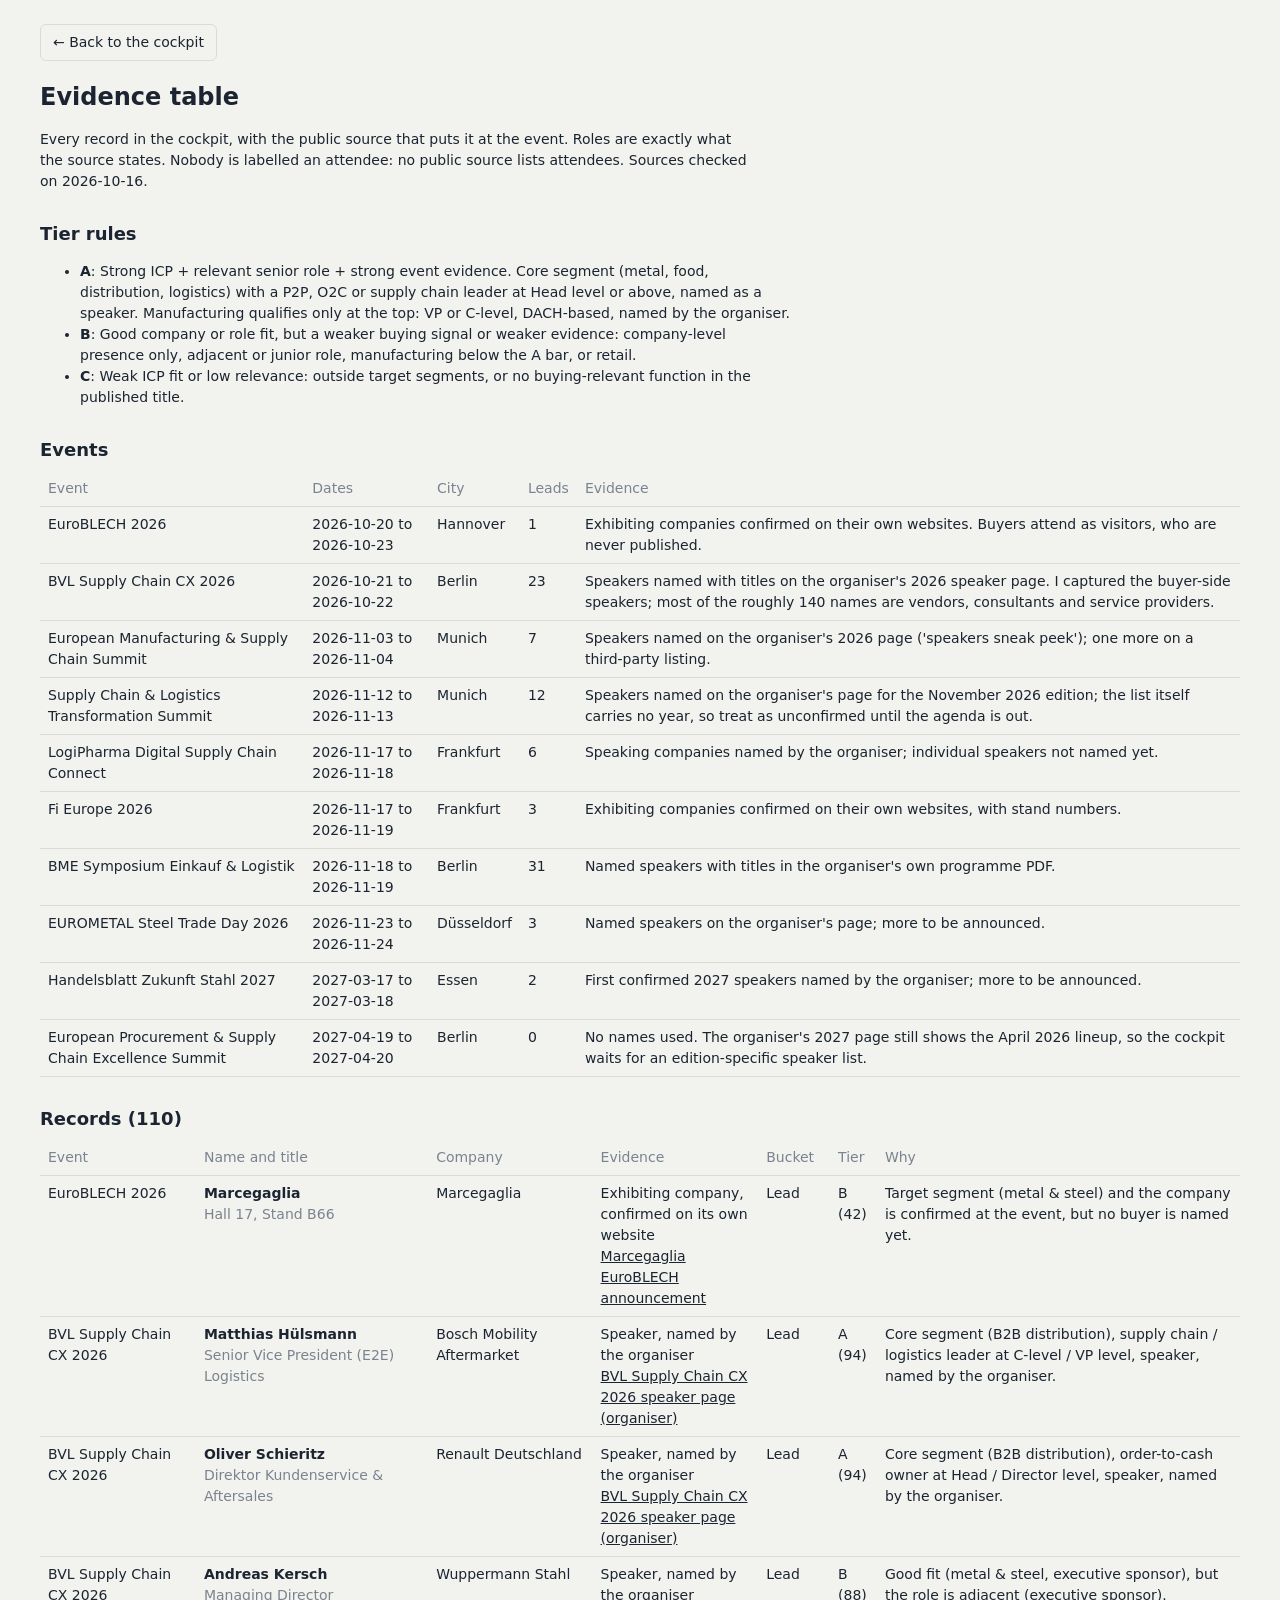
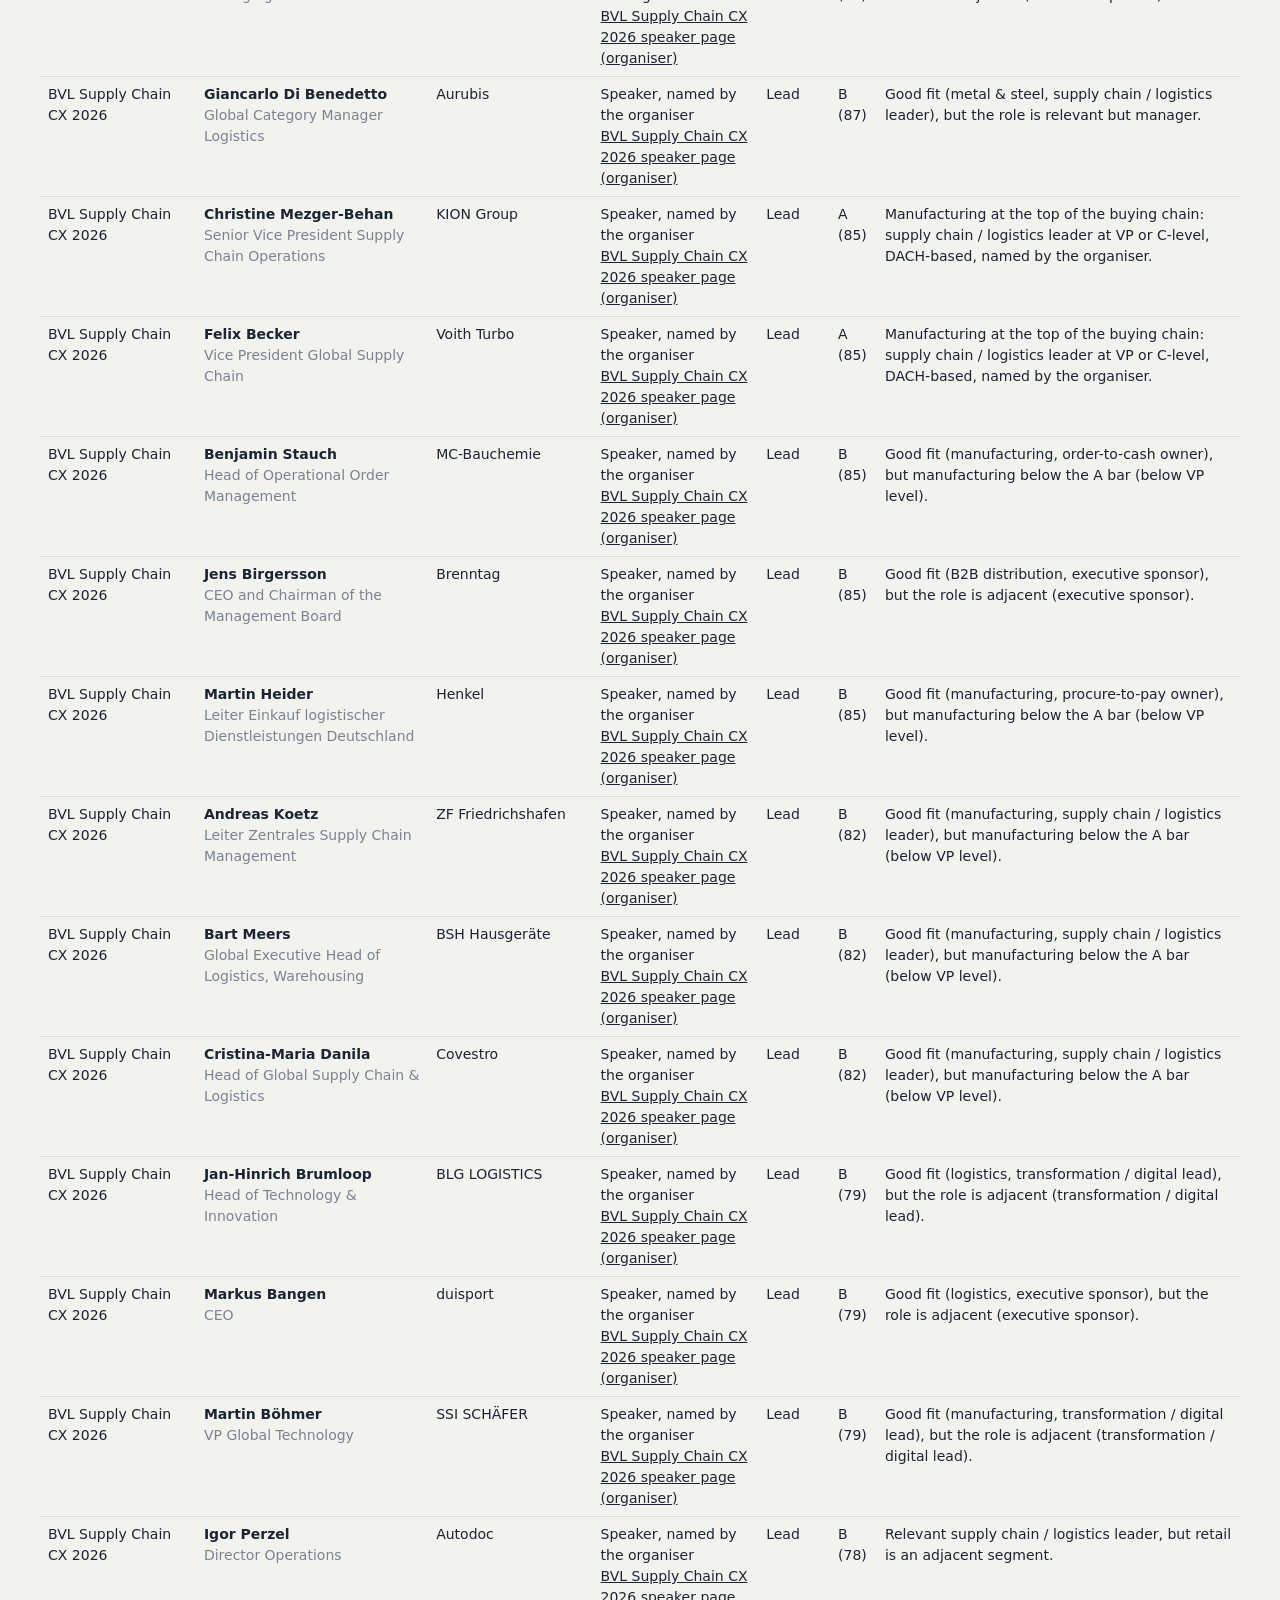
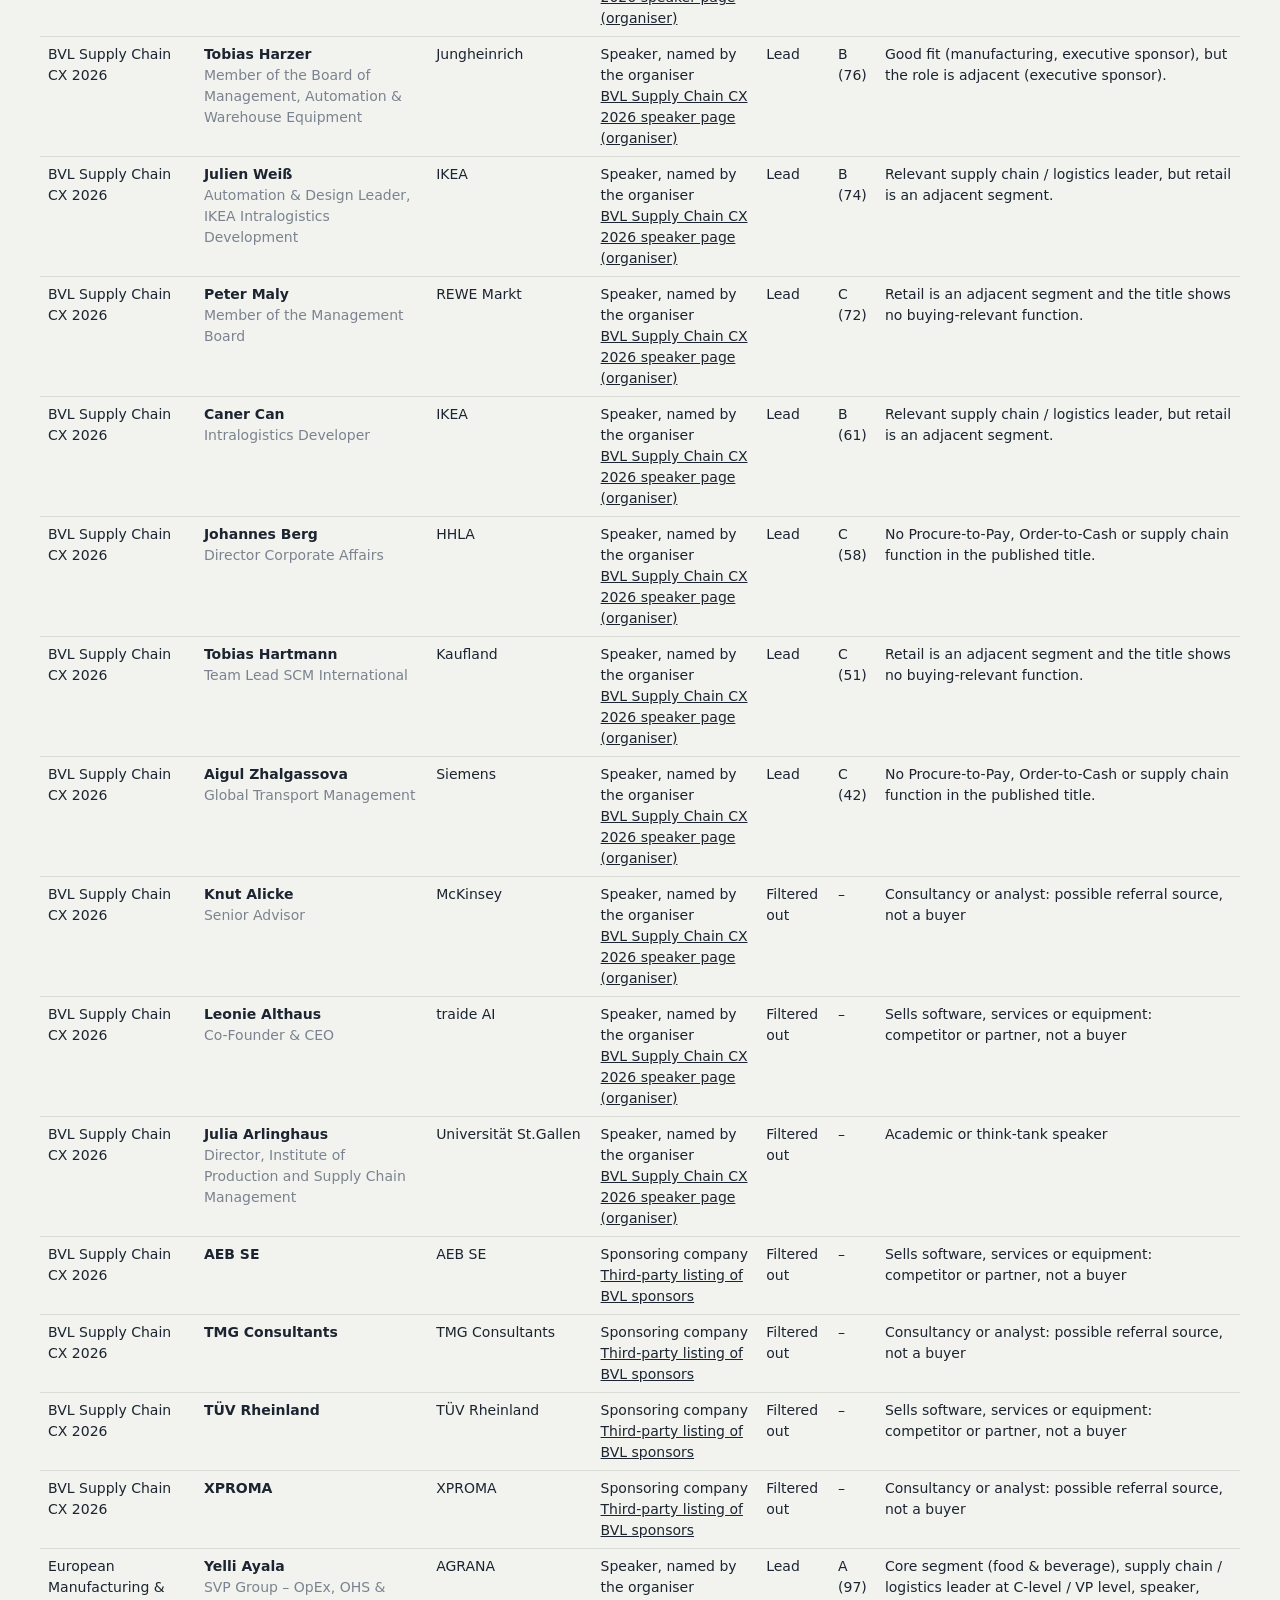
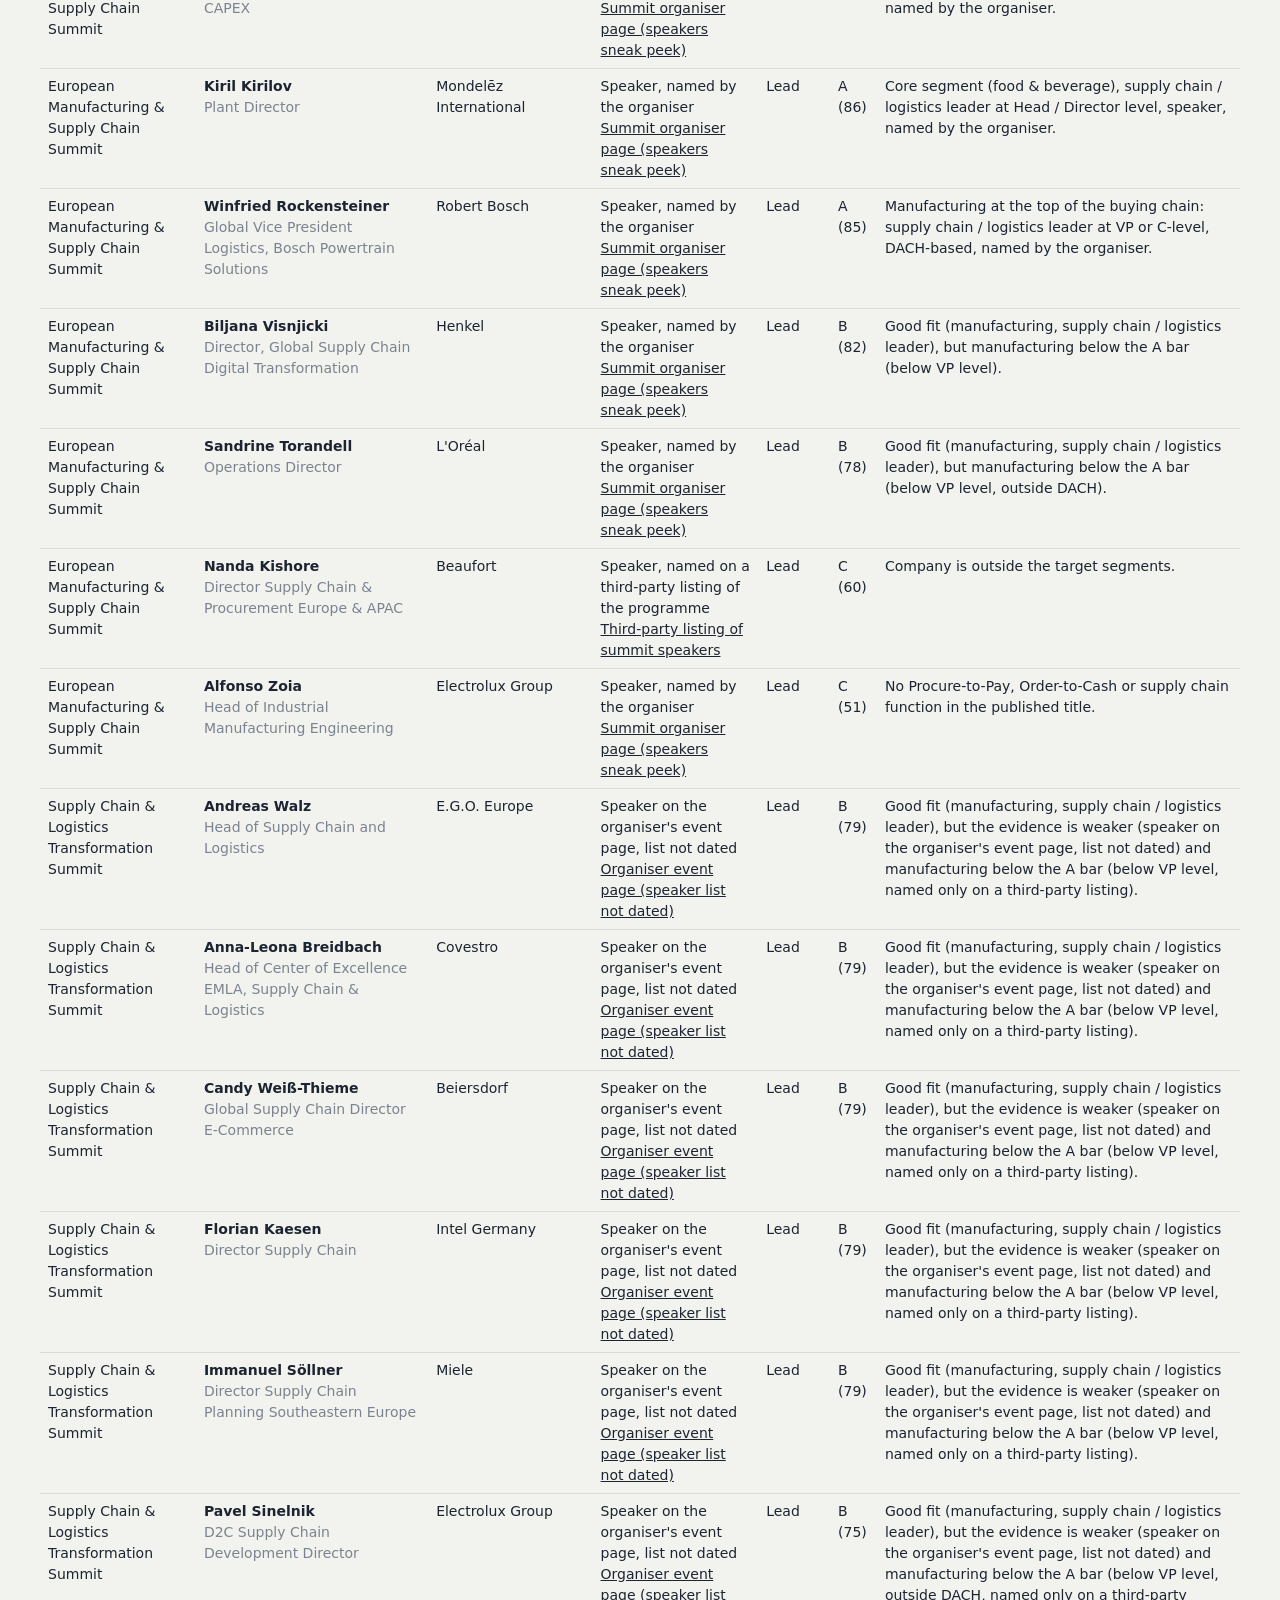
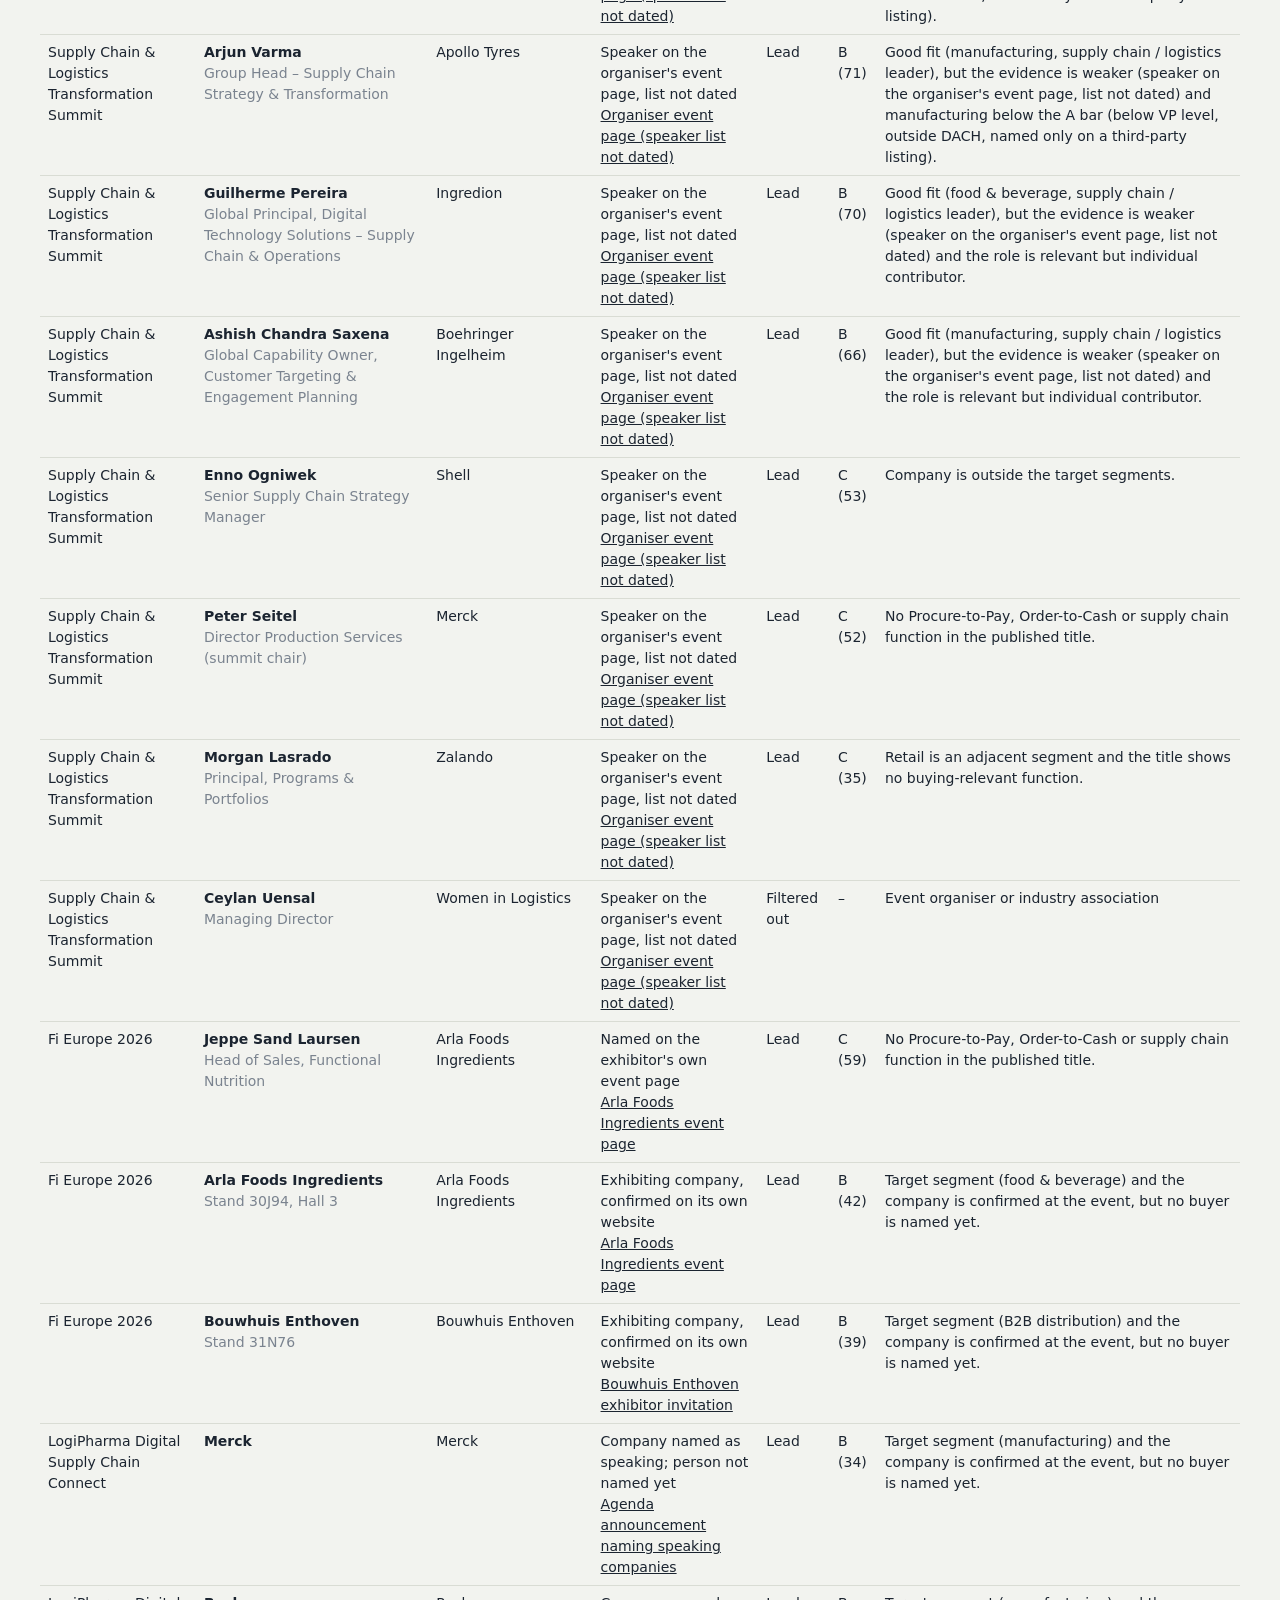
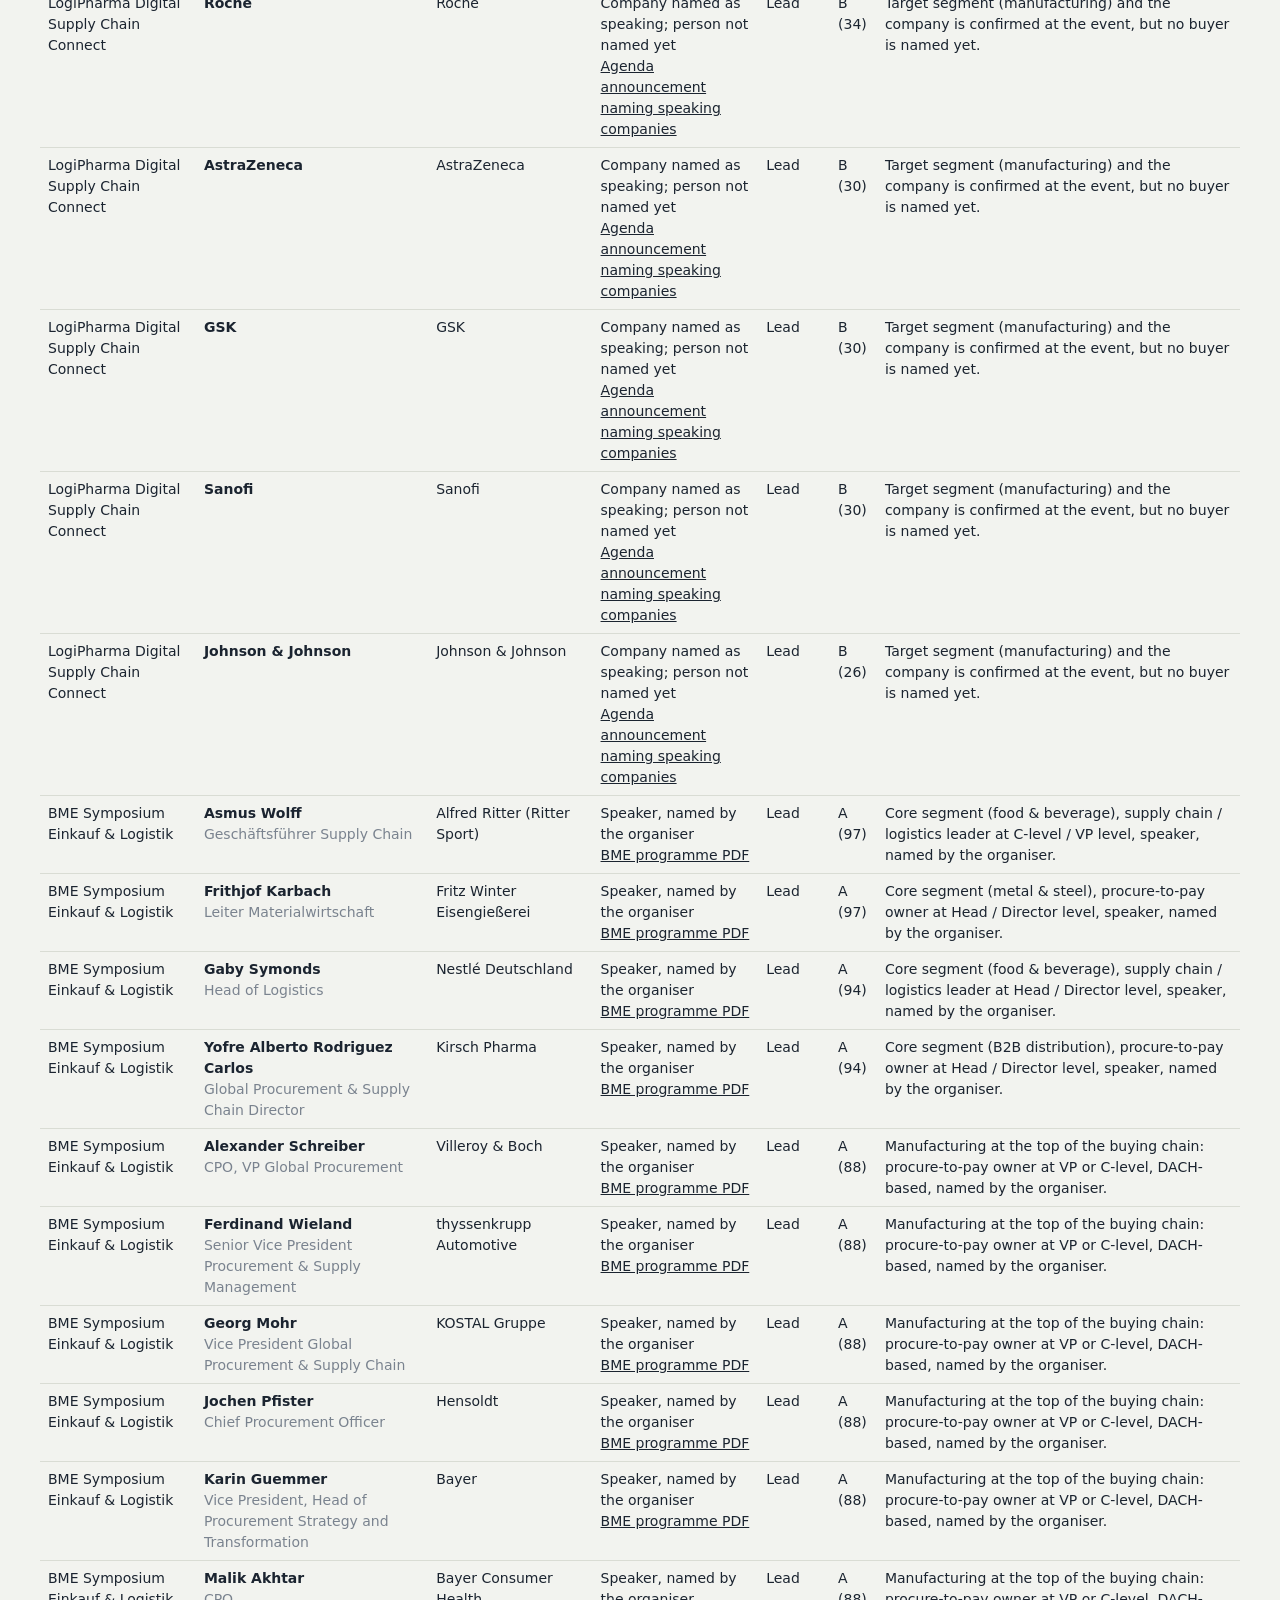
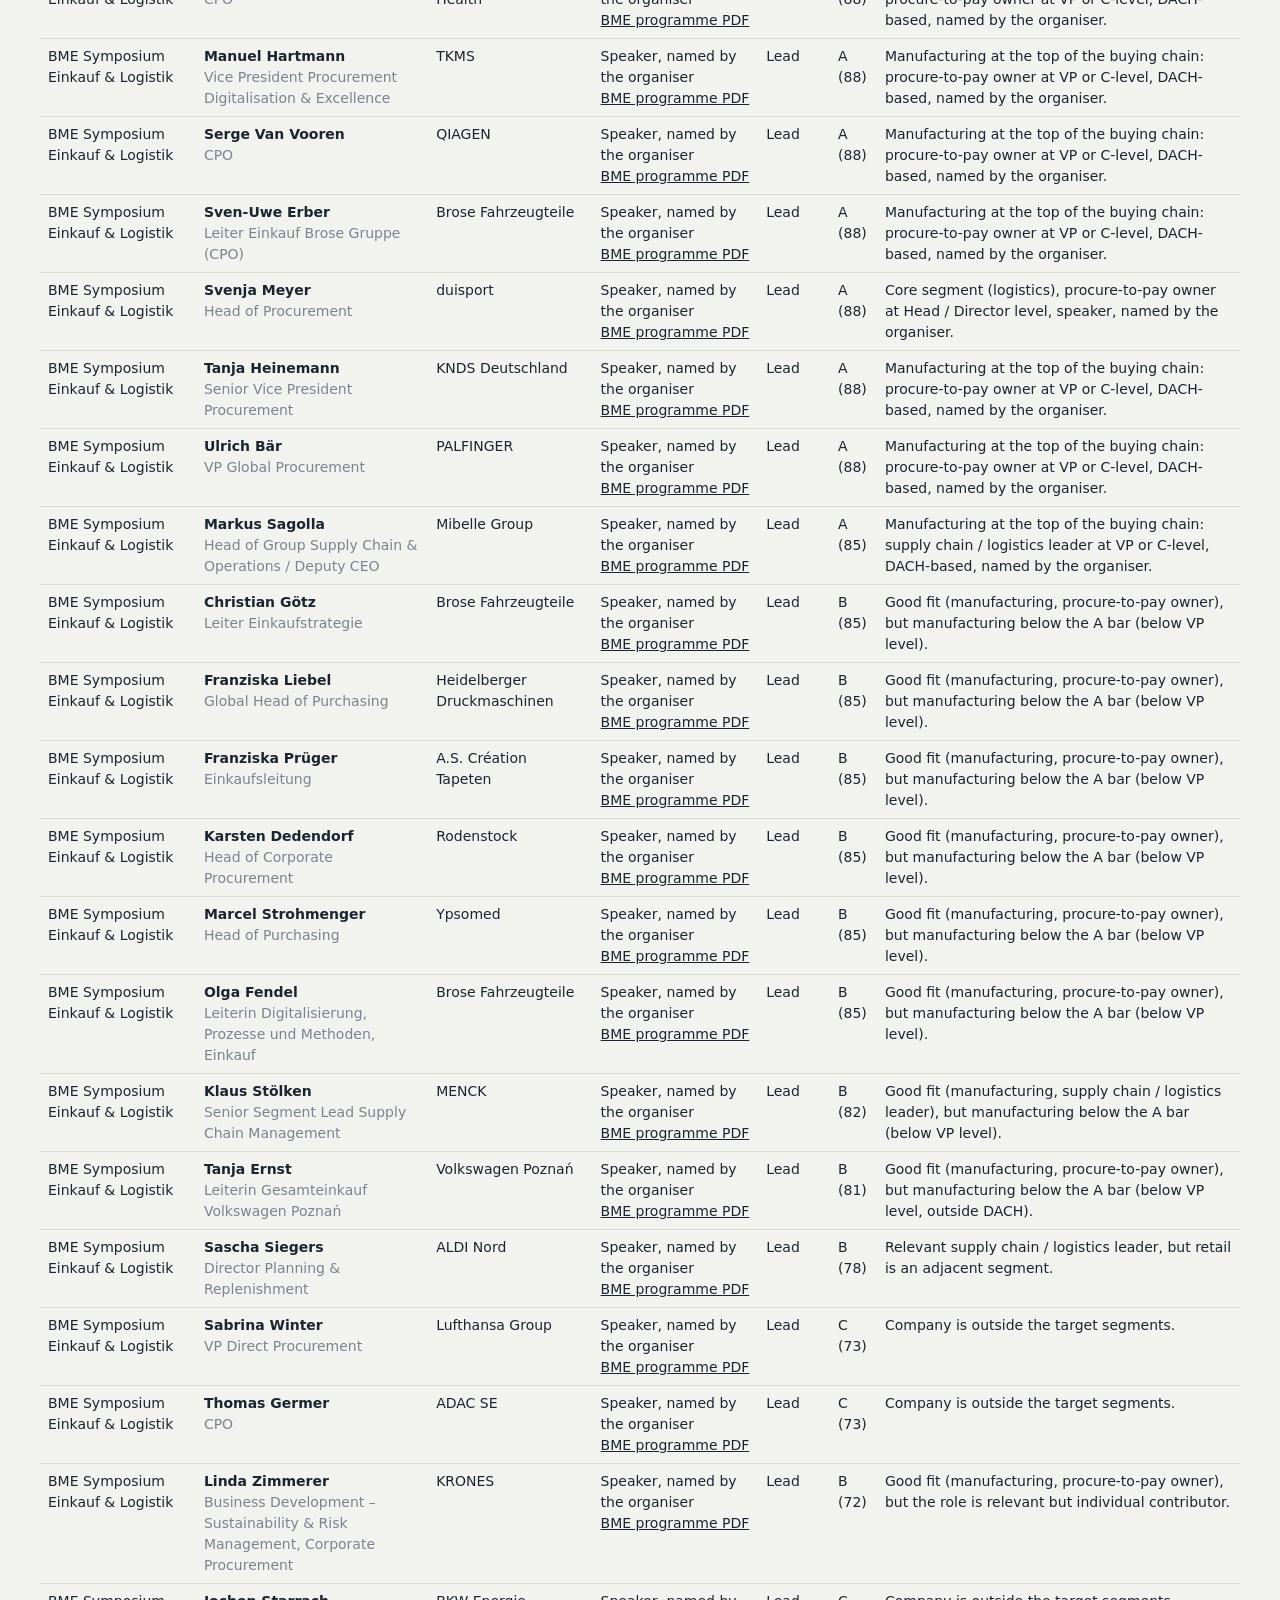
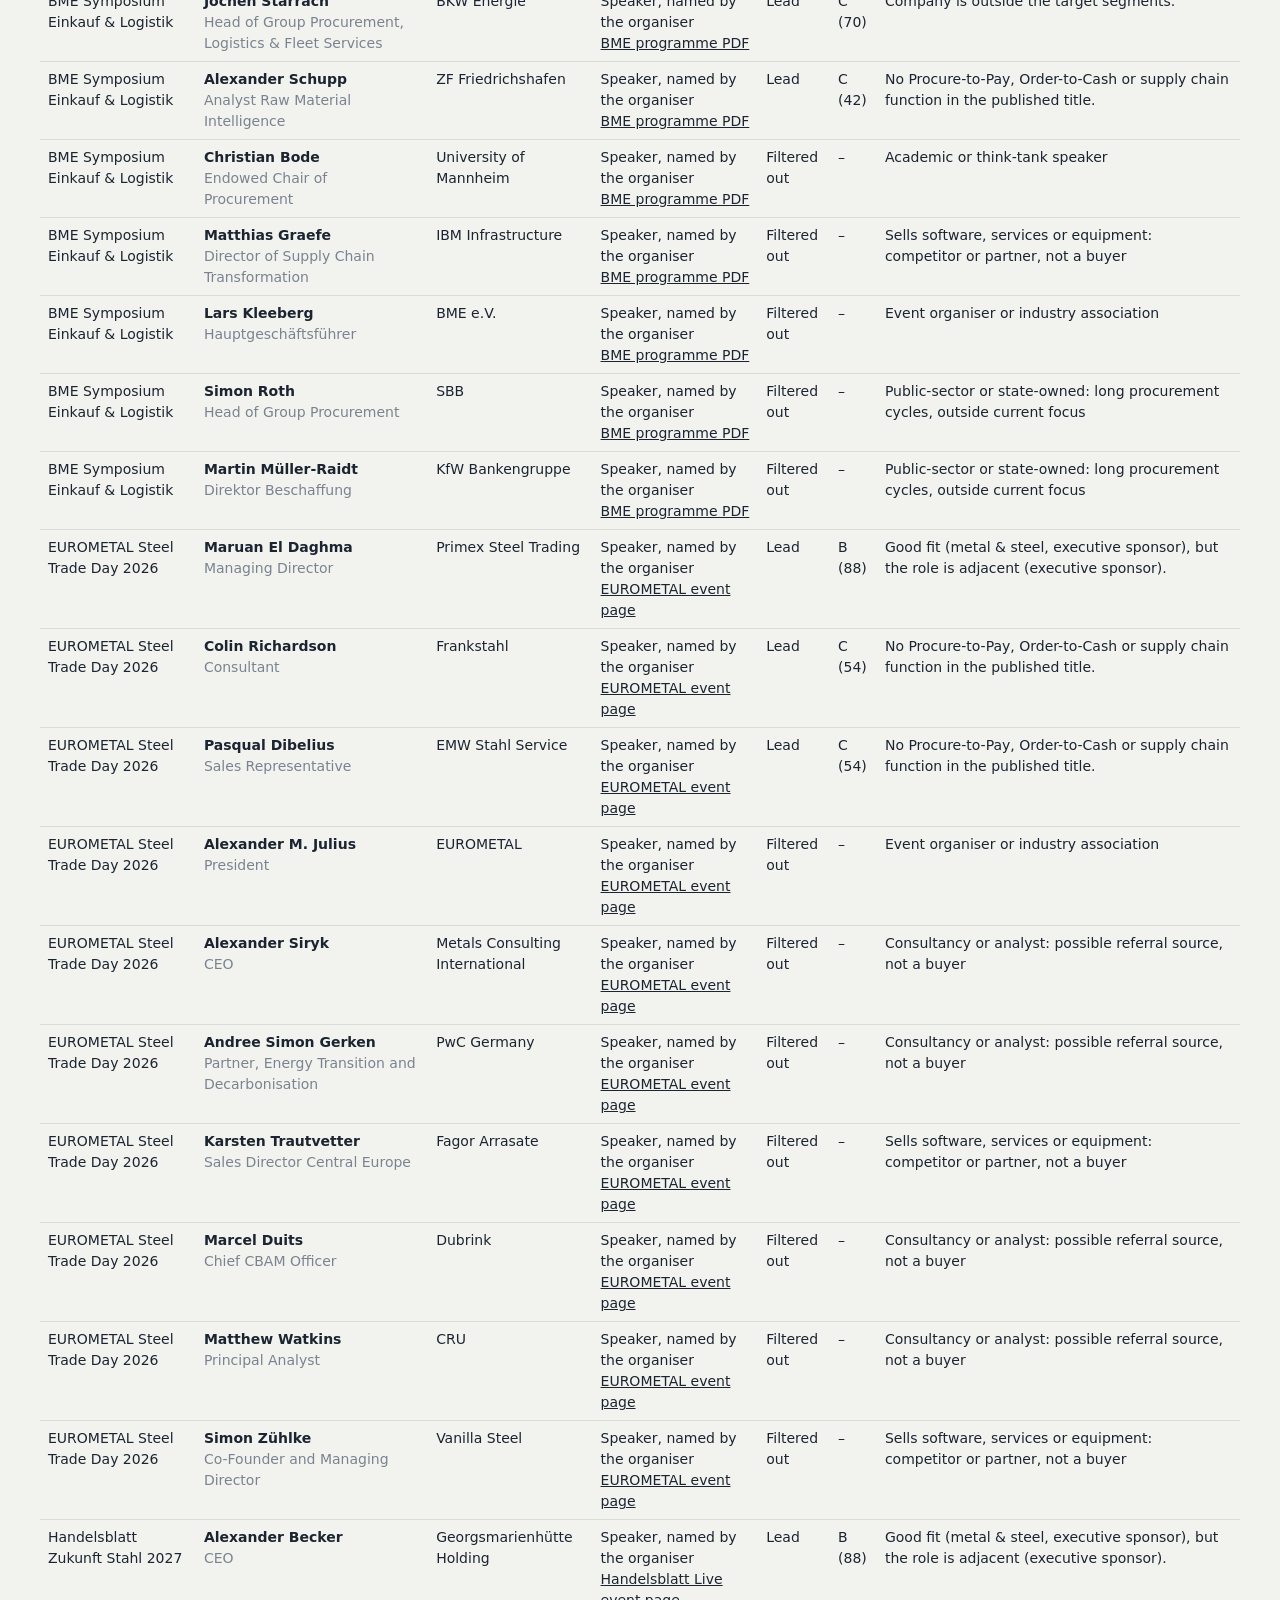
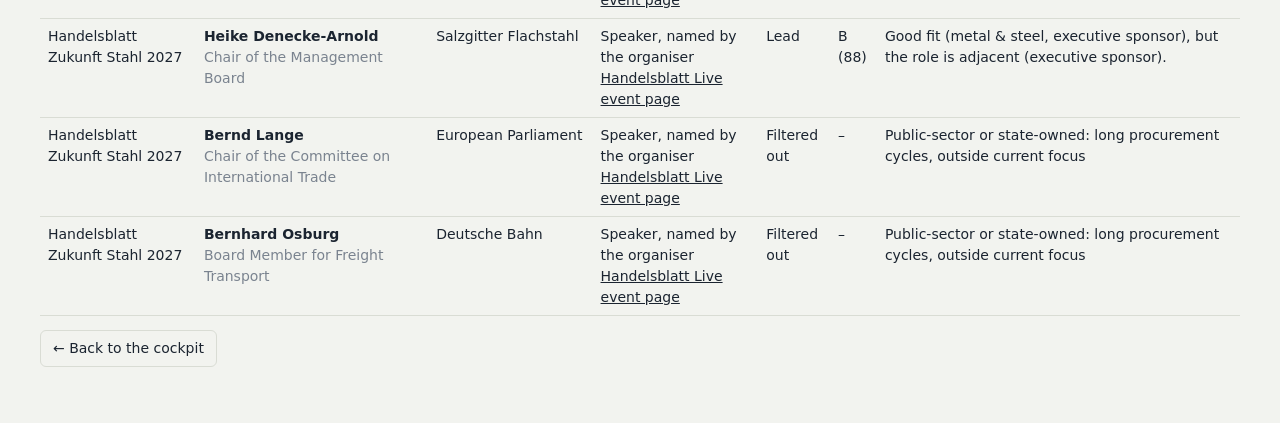
==== commit 2734a216: "Data integrity pass: drop EP&SCE 2026 lineup from the 2027 event, BVL and EMSC moved to organiser so" ====
--- a/evidence.html
+++ b/evidence.html
@@ -22,9 +22,9 @@
 <h1>Evidence table</h1>
 <p>Every record in the cockpit, with the public source that puts it at the event. Roles are exactly what the source states. Nobody is labelled an attendee: no public source lists attendees. Sources checked on 2026-10-16.</p>
 <h2>Tier rules</h2><ul><li><b>A</b>: Strong ICP + relevant senior role + strong event evidence. Core segment (metal, food, distribution, logistics) with a P2P, O2C or supply chain leader at Head level or above, named as a speaker. Manufacturing qualifies only at the top: VP or C-level, DACH-based, named by the organiser.</li><li><b>B</b>: Good company or role fit, but a weaker buying signal or weaker evidence: company-level presence only, adjacent or junior role, manufacturing below the A bar, or retail.</li><li><b>C</b>: Weak ICP fit or low relevance: outside target segments, or no buying-relevant function in the published title.</li></ul>
-<h2>Events</h2><div class="wrap"><table><thead><tr><th>Event</th><th>Dates</th><th>City</th><th>Leads</th><th>Evidence</th></tr></thead><tbody><tr><td>EuroBLECH 2026</td><td>2026-10-20 to 2026-10-23</td><td>Hannover</td><td>1</td><td>Exhibiting companies confirmed on their own websites. Buyers attend as visitors, who are never published.</td></tr><tr><td>BVL Supply Chain CX 2026</td><td>2026-10-21 to 2026-10-22</td><td>Berlin</td><td>8</td><td>Named speakers from a third-party listing of the official programme. Verify against the BVL agenda before outreach.</td></tr><tr><td>European Manufacturing &amp; Supply Chain Summit</td><td>2026-11-03 to 2026-11-04</td><td>Munich</td><td>6</td><td>Named featured speakers from a third-party listing. Full delegate list is sold by the organiser.</td></tr><tr><td>Supply Chain &amp; Logistics Transformation Summit</td><td>2026-11-12 to 2026-11-13</td><td>Munich</td><td>12</td><td>Named speakers with titles on the organiser&#x27;s page.</td></tr><tr><td>LogiPharma Digital Supply Chain Connect</td><td>2026-11-17 to 2026-11-18</td><td>Frankfurt</td><td>6</td><td>Speaking companies named by the organiser; individual speakers not named yet.</td></tr><tr><td>Fi Europe 2026</td><td>2026-11-17 to 2026-11-19</td><td>Frankfurt</td><td>3</td><td>Exhibiting companies confirmed on their own websites, with stand numbers.</td></tr><tr><td>BME Symposium Einkauf &amp; Logistik</td><td>2026-11-18 to 2026-11-19</td><td>Berlin</td><td>31</td><td>Named speakers with titles in the organiser&#x27;s own programme PDF.</td></tr><tr><td>EUROMETAL Steel Trade Day 2026</td><td>2026-11-23 to 2026-11-24</td><td>Düsseldorf</td><td>3</td><td>Named speakers on the organiser&#x27;s page; more to be announced.</td></tr><tr><td>Handelsblatt Zukunft Stahl 2027</td><td>2027-03-17 to 2027-03-18</td><td>Essen</td><td>2</td><td>First confirmed 2027 speakers named by the organiser; more to be announced.</td></tr><tr><td>European Procurement &amp; Supply Chain Excellence Summit</td><td>2027-04-19 to 2027-04-20</td><td>Berlin</td><td>19</td><td>Named speakers on the organiser&#x27;s 2027 page. The page intro still mentions 2026, so confirm each name is on the 2027 programme before outreach.</td></tr></tbody></table></div>
-<h2>Records (134)</h2>
+<h2>Events</h2><div class="wrap"><table><thead><tr><th>Event</th><th>Dates</th><th>City</th><th>Leads</th><th>Evidence</th></tr></thead><tbody><tr><td>EuroBLECH 2026</td><td>2026-10-20 to 2026-10-23</td><td>Hannover</td><td>1</td><td>Exhibiting companies confirmed on their own websites. Buyers attend as visitors, who are never published.</td></tr><tr><td>BVL Supply Chain CX 2026</td><td>2026-10-21 to 2026-10-22</td><td>Berlin</td><td>23</td><td>Speakers named with titles on the organiser&#x27;s 2026 speaker page. I captured the buyer-side speakers; most of the roughly 140 names are vendors, consultants and service providers.</td></tr><tr><td>European Manufacturing &amp; Supply Chain Summit</td><td>2026-11-03 to 2026-11-04</td><td>Munich</td><td>7</td><td>Speakers named on the organiser&#x27;s 2026 page (&#x27;speakers sneak peek&#x27;); one more on a third-party listing.</td></tr><tr><td>Supply Chain &amp; Logistics Transformation Summit</td><td>2026-11-12 to 2026-11-13</td><td>Munich</td><td>12</td><td>Speakers named on the organiser&#x27;s page for the November 2026 edition; the list itself carries no year, so treat as unconfirmed until the agenda is out.</td></tr><tr><td>LogiPharma Digital Supply Chain Connect</td><td>2026-11-17 to 2026-11-18</td><td>Frankfurt</td><td>6</td><td>Speaking companies named by the organiser; individual speakers not named yet.</td></tr><tr><td>Fi Europe 2026</td><td>2026-11-17 to 2026-11-19</td><td>Frankfurt</td><td>3</td><td>Exhibiting companies confirmed on their own websites, with stand numbers.</td></tr><tr><td>BME Symposium Einkauf &amp; Logistik</td><td>2026-11-18 to 2026-11-19</td><td>Berlin</td><td>31</td><td>Named speakers with titles in the organiser&#x27;s own programme PDF.</td></tr><tr><td>EUROMETAL Steel Trade Day 2026</td><td>2026-11-23 to 2026-11-24</td><td>Düsseldorf</td><td>3</td><td>Named speakers on the organiser&#x27;s page; more to be announced.</td></tr><tr><td>Handelsblatt Zukunft Stahl 2027</td><td>2027-03-17 to 2027-03-18</td><td>Essen</td><td>2</td><td>First confirmed 2027 speakers named by the organiser; more to be announced.</td></tr><tr><td>European Procurement &amp; Supply Chain Excellence Summit</td><td>2027-04-19 to 2027-04-20</td><td>Berlin</td><td>0</td><td>No names used. The organiser&#x27;s 2027 page still shows the April 2026 lineup, so the cockpit waits for an edition-specific speaker list.</td></tr></tbody></table></div>
+<h2>Records (110)</h2>
 <div class="wrap"><table><thead><tr><th>Event</th><th>Name and title</th><th>Company</th><th>Evidence</th><th>Bucket</th><th>Tier</th><th>Why</th></tr></thead>
-<tbody><tr><td>EuroBLECH 2026</td><td><b>Marcegaglia</b><br><span class=t>Hall 17, Stand B66</span></td><td>Marcegaglia</td><td>Exhibiting company, confirmed on its own website<br><a href='https://www.marcegaglia.com/officialwebsite/en/marcegaglia-a-euroblech-2026-lacciaio-prende-forma-ad-hannover/'>Marcegaglia EuroBLECH announcement</a></td><td>Lead</td><td>B (42)</td><td>Target segment (metal &amp; steel) and the company is confirmed at the event, but no buyer is named yet.</td></tr><tr><td>BVL Supply Chain CX 2026</td><td><b>Felix Becker</b><br><span class=t>Vice President Global Supply Chain</span></td><td>Voith Turbo</td><td>Speaker, named on a third-party listing of the programme<br><a href='https://www.luminik.io/events/bvl-supply-chain-cx-berlin-f1773cb8328b/attendees/'>Third-party listing of BVL speakers and sponsors</a></td><td>Lead</td><td>B (83)</td><td>Good fit (manufacturing, supply chain / logistics leader), but manufacturing below the A bar (named only on a third-party listing).</td></tr><tr><td>BVL Supply Chain CX 2026</td><td><b>Jens Birgersson</b><br><span class=t>CEO and Chairman of the Management Board</span></td><td>Brenntag</td><td>Speaker, named on a third-party listing of the programme<br><a href='https://www.luminik.io/events/bvl-supply-chain-cx-berlin-f1773cb8328b/attendees/'>Third-party listing of BVL speakers and sponsors</a></td><td>Lead</td><td>B (83)</td><td>Good fit (B2B distribution, executive sponsor), but the role is adjacent (executive sponsor).</td></tr><tr><td>BVL Supply Chain CX 2026</td><td><b>Jan-Hinrich Brumloop</b><br><span class=t>Head of Technology &amp; Innovation</span></td><td>BLG LOGISTICS</td><td>Speaker, named on a third-party listing of the programme<br><a href='https://www.luminik.io/events/bvl-supply-chain-cx-berlin-f1773cb8328b/attendees/'>Third-party listing of BVL speakers and sponsors</a></td><td>Lead</td><td>B (77)</td><td>Good fit (logistics, transformation / digital lead), but the role is adjacent (transformation / digital lead).</td></tr><tr><td>BVL Supply Chain CX 2026</td><td><b>Martin Böhmer</b><br><span class=t>VP Global Technology</span></td><td>SSI SCHÄFER</td><td>Speaker, named on a third-party listing of the programme<br><a href='https://www.luminik.io/events/bvl-supply-chain-cx-berlin-f1773cb8328b/attendees/'>Third-party listing of BVL speakers and sponsors</a></td><td>Lead</td><td>B (77)</td><td>Good fit (manufacturing, transformation / digital lead), but the role is adjacent (transformation / digital lead).</td></tr><tr><td>BVL Supply Chain CX 2026</td><td><b>Tobias Harzer</b><br><span class=t>Member of the Board of Management, Automation &amp; Warehouse Equipment</span></td><td>Jungheinrich</td><td>Speaker, named on a third-party listing of the programme<br><a href='https://www.luminik.io/events/bvl-supply-chain-cx-berlin-f1773cb8328b/attendees/'>Third-party listing of BVL speakers and sponsors</a></td><td>Lead</td><td>B (74)</td><td>Good fit (manufacturing, executive sponsor), but the role is adjacent (executive sponsor).</td></tr><tr><td>BVL Supply Chain CX 2026</td><td><b>Caner Can</b><br><span class=t>Intralogistics Developer</span></td><td>IKEA</td><td>Speaker, named on a third-party listing of the programme<br><a href='https://www.luminik.io/events/bvl-supply-chain-cx-berlin-f1773cb8328b/attendees/'>Third-party listing of BVL speakers and sponsors</a></td><td>Lead</td><td>B (59)</td><td>Relevant supply chain / logistics leader, but retail is an adjacent segment.</td></tr><tr><td>BVL Supply Chain CX 2026</td><td><b>Johannes Berg</b><br><span class=t>Director Corporate Affairs</span></td><td>HHLA</td><td>Speaker, named on a third-party listing of the programme<br><a href='https://www.luminik.io/events/bvl-supply-chain-cx-berlin-f1773cb8328b/attendees/'>Third-party listing of BVL speakers and sponsors</a></td><td>Lead</td><td>C (56)</td><td>No Procure-to-Pay, Order-to-Cash or supply chain function in the published title.</td></tr><tr><td>BVL Supply Chain CX 2026</td><td><b>Tobias Hartmann</b><br><span class=t></span></td><td>Kaufland</td><td>Speaker, named on a third-party listing of the programme<br><a href='https://www.luminik.io/events/bvl-supply-chain-cx-berlin-f1773cb8328b/attendees/'>Third-party listing of BVL speakers and sponsors</a></td><td>Lead</td><td>C (36)</td><td>Retail is an adjacent segment and the title shows no buying-relevant function.</td></tr><tr><td>BVL Supply Chain CX 2026</td><td><b>Knut Alicke</b><br><span class=t>Senior Advisor</span></td><td>McKinsey</td><td>Speaker, named on a third-party listing of the programme<br><a href='https://www.luminik.io/events/bvl-supply-chain-cx-berlin-f1773cb8328b/attendees/'>Third-party listing of BVL speakers and sponsors</a></td><td>Filtered out</td><td>–</td><td>Consultancy or analyst: possible referral source, not a buyer</td></tr><tr><td>BVL Supply Chain CX 2026</td><td><b>Leonie Althaus</b><br><span class=t>Co-Founder &amp; CEO</span></td><td>traide AI</td><td>Speaker, named on a third-party listing of the programme<br><a href='https://www.luminik.io/events/bvl-supply-chain-cx-berlin-f1773cb8328b/attendees/'>Third-party listing of BVL speakers and sponsors</a></td><td>Filtered out</td><td>–</td><td>Sells software, services or equipment: competitor or partner, not a buyer</td></tr><tr><td>BVL Supply Chain CX 2026</td><td><b>Julia Arlinghaus</b><br><span class=t>Director, Institute of Production and Supply Chain Management</span></td><td>Universität St.Gallen</td><td>Speaker, named on a third-party listing of the programme<br><a href='https://www.luminik.io/events/bvl-supply-chain-cx-berlin-f1773cb8328b/attendees/'>Third-party listing of BVL speakers and sponsors</a></td><td>Filtered out</td><td>–</td><td>Academic or think-tank speaker</td></tr><tr><td>BVL Supply Chain CX 2026</td><td><b>Markus Bangen</b><br><span class=t>Board and CEO</span></td><td>BVL</td><td>Speaker, named on a third-party listing of the programme<br><a href='https://www.luminik.io/events/bvl-supply-chain-cx-berlin-f1773cb8328b/attendees/'>Third-party listing of BVL speakers and sponsors</a></td><td>Filtered out</td><td>–</td><td>Event organiser or industry association</td></tr><tr><td>BVL Supply Chain CX 2026</td><td><b>AEB SE</b><br><span class=t></span></td><td>AEB SE</td><td>Sponsoring company<br><a href='https://www.luminik.io/events/bvl-supply-chain-cx-berlin-f1773cb8328b/attendees/'>Third-party listing of BVL speakers and sponsors</a></td><td>Filtered out</td><td>–</td><td>Sells software, services or equipment: competitor or partner, not a buyer</td></tr><tr><td>BVL Supply Chain CX 2026</td><td><b>TMG Consultants</b><br><span class=t></span></td><td>TMG Consultants</td><td>Sponsoring company<br><a href='https://www.luminik.io/events/bvl-supply-chain-cx-berlin-f1773cb8328b/attendees/'>Third-party listing of BVL speakers and sponsors</a></td><td>Filtered out</td><td>–</td><td>Consultancy or analyst: possible referral source, not a buyer</td></tr><tr><td>BVL Supply Chain CX 2026</td><td><b>TÜV Rheinland</b><br><span class=t></span></td><td>TÜV Rheinland</td><td>Sponsoring company<br><a href='https://www.luminik.io/events/bvl-supply-chain-cx-berlin-f1773cb8328b/attendees/'>Third-party listing of BVL speakers and sponsors</a></td><td>Filtered out</td><td>–</td><td>Sells software, services or equipment: competitor or partner, not a buyer</td></tr><tr><td>BVL Supply Chain CX 2026</td><td><b>XPROMA</b><br><span class=t></span></td><td>XPROMA</td><td>Sponsoring company<br><a href='https://www.luminik.io/events/bvl-supply-chain-cx-berlin-f1773cb8328b/attendees/'>Third-party listing of BVL speakers and sponsors</a></td><td>Filtered out</td><td>–</td><td>Consultancy or analyst: possible referral source, not a buyer</td></tr><tr><td>European Manufacturing &amp; Supply Chain Summit</td><td><b>Yelli Ayala</b><br><span class=t>SVP Group – OpEx, OHS &amp; CAPEX</span></td><td>AGRANA</td><td>Speaker, named on a third-party listing of the programme<br><a href='https://www.luminik.io/events/ems-scms-summit-munich/'>Third-party listing of summit speakers</a></td><td>Lead</td><td>A (95)</td><td>Core segment (food &amp; beverage), supply chain / logistics leader at C-level / VP level, speaker, named on a third-party listing of the programme.</td></tr><tr><td>European Manufacturing &amp; Supply Chain Summit</td><td><b>Kiril Kirilov</b><br><span class=t>Plant Director</span></td><td>Mondelēz International</td><td>Speaker, named on a third-party listing of the programme<br><a href='https://www.luminik.io/events/ems-scms-summit-munich/'>Third-party listing of summit speakers</a></td><td>Lead</td><td>A (84)</td><td>Core segment (food &amp; beverage), supply chain / logistics leader at Head / Director level, speaker, named on a third-party listing of the programme.</td></tr><tr><td>European Manufacturing &amp; Supply Chain Summit</td><td><b>Winfried Rockensteiner</b><br><span class=t>Global Vice President Logistics, Bosch Powertrain Solutions</span></td><td>Robert Bosch</td><td>Speaker, named on a third-party listing of the programme<br><a href='https://www.luminik.io/events/ems-scms-summit-munich/'>Third-party listing of summit speakers</a></td><td>Lead</td><td>B (83)</td><td>Good fit (manufacturing, supply chain / logistics leader), but manufacturing below the A bar (named only on a third-party listing).</td></tr><tr><td>European Manufacturing &amp; Supply Chain Summit</td><td><b>Biljana Visnjicki</b><br><span class=t>Director, Global Supply Chain Digital Transformation</span></td><td>Henkel</td><td>Speaker, named on a third-party listing of the programme<br><a href='https://www.luminik.io/events/ems-scms-summit-munich/'>Third-party listing of summit speakers</a></td><td>Lead</td><td>B (80)</td><td>Good fit (manufacturing, supply chain / logistics leader), but manufacturing below the A bar (below VP level, named only on a third-party listing).</td></tr><tr><td>European Manufacturing &amp; Supply Chain Summit</td><td><b>Nanda Kishore</b><br><span class=t>Director Supply Chain &amp; Procurement Europe &amp; APAC</span></td><td>Beaufort</td><td>Speaker, named on a third-party listing of the programme<br><a href='https://www.luminik.io/events/ems-scms-summit-munich/'>Third-party listing of summit speakers</a></td><td>Lead</td><td>C (60)</td><td>Company is outside the target segments.</td></tr><tr><td>European Manufacturing &amp; Supply Chain Summit</td><td><b>Alfonso Zoia</b><br><span class=t>Head of Industrial Manufacturing Engineering</span></td><td>Electrolux Group</td><td>Speaker, named on a third-party listing of the programme<br><a href='https://www.luminik.io/events/ems-scms-summit-munich/'>Third-party listing of summit speakers</a></td><td>Lead</td><td>C (49)</td><td>No Procure-to-Pay, Order-to-Cash or supply chain function in the published title.</td></tr><tr><td>Supply Chain &amp; Logistics Transformation Summit</td><td><b>Andreas Walz</b><br><span class=t>Head of Supply Chain and Logistics</span></td><td>E.G.O. Europe</td><td>Speaker, named by the organiser<br><a href='https://www.key-notion.com/supply-chain-logistics-transformation-summit-munich-2026'>Summit speaker list (organiser)</a></td><td>Lead</td><td>B (82)</td><td>Good fit (manufacturing, supply chain / logistics leader), but manufacturing below the A bar (below VP level).</td></tr><tr><td>Supply Chain &amp; Logistics Transformation Summit</td><td><b>Anna-Leona Breidbach</b><br><span class=t>Head of Center of Excellence EMLA, Supply Chain &amp; Logistics</span></td><td>Covestro</td><td>Speaker, named by the organiser<br><a href='https://www.key-notion.com/supply-chain-logistics-transformation-summit-munich-2026'>Summit speaker list (organiser)</a></td><td>Lead</td><td>B (82)</td><td>Good fit (manufacturing, supply chain / logistics leader), but manufacturing below the A bar (below VP level).</td></tr><tr><td>Supply Chain &amp; Logistics Transformation Summit</td><td><b>Candy Weiß-Thieme</b><br><span class=t>Global Supply Chain Director E-Commerce</span></td><td>Beiersdorf</td><td>Speaker, named by the organiser<br><a href='https://www.key-notion.com/supply-chain-logistics-transformation-summit-munich-2026'>Summit speaker list (organiser)</a></td><td>Lead</td><td>B (82)</td><td>Good fit (manufacturing, supply chain / logistics leader), but manufacturing below the A bar (below VP level).</td></tr><tr><td>Supply Chain &amp; Logistics Transformation Summit</td><td><b>Florian Kaesen</b><br><span class=t>Director Supply Chain</span></td><td>Intel Germany</td><td>Speaker, named by the organiser<br><a href='https://www.key-notion.com/supply-chain-logistics-transformation-summit-munich-2026'>Summit speaker list (organiser)</a></td><td>Lead</td><td>B (82)</td><td>Good fit (manufacturing, supply chain / logistics leader), but manufacturing below the A bar (below VP level).</td></tr><tr><td>Supply Chain &amp; Logistics Transformation Summit</td><td><b>Immanuel Söllner</b><br><span class=t>Director Supply Chain Planning Southeastern Europe</span></td><td>Miele</td><td>Speaker, named by the organiser<br><a href='https://www.key-notion.com/supply-chain-logistics-transformation-summit-munich-2026'>Summit speaker list (organiser)</a></td><td>Lead</td><td>B (82)</td><td>Good fit (manufacturing, supply chain / logistics leader), but manufacturing below the A bar (below VP level).</td></tr><tr><td>Supply Chain &amp; Logistics Transformation Summit</td><td><b>Pavel Sinelnik</b><br><span class=t>D2C Supply Chain Development Director</span></td><td>Electrolux Group</td><td>Speaker, named by the organiser<br><a href='https://www.key-notion.com/supply-chain-logistics-transformation-summit-munich-2026'>Summit speaker list (organiser)</a></td><td>Lead</td><td>B (78)</td><td>Good fit (manufacturing, supply chain / logistics leader), but manufacturing below the A bar (below VP level, outside DACH).</td></tr><tr><td>Supply Chain &amp; Logistics Transformation Summit</td><td><b>Arjun Varma</b><br><span class=t>Group Head – Supply Chain Strategy &amp; Transformation</span></td><td>Apollo Tyres</td><td>Speaker, named by the organiser<br><a href='https://www.key-notion.com/supply-chain-logistics-transformation-summit-munich-2026'>Summit speaker list (organiser)</a></td><td>Lead</td><td>B (74)</td><td>Good fit (manufacturing, supply chain / logistics leader), but manufacturing below the A bar (below VP level, outside DACH).</td></tr><tr><td>Supply Chain &amp; Logistics Transformation Summit</td><td><b>Guilherme Pereira</b><br><span class=t>Global Principal, Digital Technology Solutions – Supply Chain &amp; Operations</span></td><td>Ingredion</td><td>Speaker, named by the organiser<br><a href='https://www.key-notion.com/supply-chain-logistics-transformation-summit-munich-2026'>Summit speaker list (organiser)</a></td><td>Lead</td><td>B (73)</td><td>Good fit (food &amp; beverage, supply chain / logistics leader), but the role is relevant but individual contributor.</td></tr><tr><td>Supply Chain &amp; Logistics Transformation Summit</td><td><b>Ashish Chandra Saxena</b><br><span class=t>Global Capability Owner, Customer Targeting &amp; Engagement Planning</span></td><td>Boehringer Ingelheim</td><td>Speaker, named by the organiser<br><a href='https://www.key-notion.com/supply-chain-logistics-transformation-summit-munich-2026'>Summit speaker list (organiser)</a></td><td>Lead</td><td>B (69)</td><td>Good fit (manufacturing, supply chain / logistics leader), but the role is relevant but individual contributor.</td></tr><tr><td>Supply Chain &amp; Logistics Transformation Summit</td><td><b>Enno Ogniwek</b><br><span class=t>Senior Supply Chain Strategy Manager</span></td><td>Shell</td><td>Speaker, named by the organiser<br><a href='https://www.key-notion.com/supply-chain-logistics-transformation-summit-munich-2026'>Summit speaker list (organiser)</a></td><td>Lead</td><td>C (56)</td><td>Company is outside the target segments.</td></tr><tr><td>Supply Chain &amp; Logistics Transformation Summit</td><td><b>Peter Seitel</b><br><span class=t>Director Production Services (summit chair)</span></td><td>Merck</td><td>Speaker, named by the organiser<br><a href='https://www.key-notion.com/supply-chain-logistics-transformation-summit-munich-2026'>Summit speaker list (organiser)</a></td><td>Lead</td><td>C (55)</td><td>No Procure-to-Pay, Order-to-Cash or supply chain function in the published title.</td></tr><tr><td>Supply Chain &amp; Logistics Transformation Summit</td><td><b>Morgan Lasrado</b><br><span class=t>Principal, Programs &amp; Portfolios</span></td><td>Zalando</td><td>Speaker, named by the organiser<br><a href='https://www.key-notion.com/supply-chain-logistics-transformation-summit-munich-2026'>Summit speaker list (organiser)</a></td><td>Lead</td><td>C (38)</td><td>Retail is an adjacent segment and the title shows no buying-relevant function.</td></tr><tr><td>Supply Chain &amp; Logistics Transformation Summit</td><td><b>Ceylan Uensal</b><br><span class=t>Managing Director</span></td><td>Women in Logistics</td><td>Speaker, named by the organiser<br><a href='https://www.key-notion.com/supply-chain-logistics-transformation-summit-munich-2026'>Summit speaker list (organiser)</a></td><td>Filtered out</td><td>–</td><td>Event organiser or industry association</td></tr><tr><td>Fi Europe 2026</td><td><b>Jeppe Sand Laursen</b><br><span class=t>Head of Sales, Functional Nutrition</span></td><td>Arla Foods Ingredients</td><td>Named on the exhibitor&#x27;s own event page<br><a href='https://www.arlafoodsingredients.com/about/upcoming-events/fi-europe-2026/'>Arla Foods Ingredients event page</a></td><td>Lead</td><td>C (59)</td><td>No Procure-to-Pay, Order-to-Cash or supply chain function in the published title.</td></tr><tr><td>Fi Europe 2026</td><td><b>Arla Foods Ingredients</b><br><span class=t>Stand 30J94, Hall 3</span></td><td>Arla Foods Ingredients</td><td>Exhibiting company, confirmed on its own website<br><a href='https://www.arlafoodsingredients.com/about/upcoming-events/fi-europe-2026/'>Arla Foods Ingredients event page</a></td><td>Lead</td><td>B (42)</td><td>Target segment (food &amp; beverage) and the company is confirmed at the event, but no buyer is named yet.</td></tr><tr><td>Fi Europe 2026</td><td><b>Bouwhuis Enthoven</b><br><span class=t>Stand 31N76</span></td><td>Bouwhuis Enthoven</td><td>Exhibiting company, confirmed on its own website<br><a href='https://l.feathr.co/fi-europe-2026-page-bouwhuis-enthoven-bv'>Bouwhuis Enthoven exhibitor invitation</a></td><td>Lead</td><td>B (39)</td><td>Target segment (B2B distribution) and the company is confirmed at the event, but no buyer is named yet.</td></tr><tr><td>LogiPharma Digital Supply Chain Connect</td><td><b>Merck</b><br><span class=t></span></td><td>Merck</td><td>Company named as speaking; person not named yet<br><a href='https://manufacturingchemist.com/logipharma-digital-supply-chain-connect-announces-2026-agenda'>Agenda announcement naming speaking companies</a></td><td>Lead</td><td>B (34)</td><td>Target segment (manufacturing) and the company is confirmed at the event, but no buyer is named yet.</td></tr><tr><td>LogiPharma Digital Supply Chain Connect</td><td><b>Roche</b><br><span class=t></span></td><td>Roche</td><td>Company named as speaking; person not named yet<br><a href='https://manufacturingchemist.com/logipharma-digital-supply-chain-connect-announces-2026-agenda'>Agenda announcement naming speaking companies</a></td><td>Lead</td><td>B (34)</td><td>Target segment (manufacturing) and the company is confirmed at the event, but no buyer is named yet.</td></tr><tr><td>LogiPharma Digital Supply Chain Connect</td><td><b>AstraZeneca</b><br><span class=t></span></td><td>AstraZeneca</td><td>Company named as speaking; person not named yet<br><a href='https://manufacturingchemist.com/logipharma-digital-supply-chain-connect-announces-2026-agenda'>Agenda announcement naming speaking companies</a></td><td>Lead</td><td>B (30)</td><td>Target segment (manufacturing) and the company is confirmed at the event, but no buyer is named yet.</td></tr><tr><td>LogiPharma Digital Supply Chain Connect</td><td><b>GSK</b><br><span class=t></span></td><td>GSK</td><td>Company named as speaking; person not named yet<br><a href='https://manufacturingchemist.com/logipharma-digital-supply-chain-connect-announces-2026-agenda'>Agenda announcement naming speaking companies</a></td><td>Lead</td><td>B (30)</td><td>Target segment (manufacturing) and the company is confirmed at the event, but no buyer is named yet.</td></tr><tr><td>LogiPharma Digital Supply Chain Connect</td><td><b>Sanofi</b><br><span class=t></span></td><td>Sanofi</td><td>Company named as speaking; person not named yet<br><a href='https://manufacturingchemist.com/logipharma-digital-supply-chain-connect-announces-2026-agenda'>Agenda announcement naming speaking companies</a></td><td>Lead</td><td>B (30)</td><td>Target segment (manufacturing) and the company is confirmed at the event, but no buyer is named yet.</td></tr><tr><td>LogiPharma Digital Supply Chain Connect</td><td><b>Johnson &amp; Johnson</b><br><span class=t></span></td><td>Johnson &amp; Johnson</td><td>Company named as speaking; person not named yet<br><a href='https://manufacturingchemist.com/logipharma-digital-supply-chain-connect-announces-2026-agenda'>Agenda announcement naming speaking companies</a></td><td>Lead</td><td>B (26)</td><td>Target segment (manufacturing) and the company is confirmed at the event, but no buyer is named yet.</td></tr><tr><td>BME Symposium Einkauf &amp; Logistik</td><td><b>Asmus Wolff</b><br><span class=t>Geschäftsführer Supply Chain</span></td><td>Alfred Ritter (Ritter Sport)</td><td>Speaker, named by the organiser<br><a href='https://a.storyblok.com/f/104752/x/f35c82985f/bme-symposium-2026-premail.pdf'>BME programme PDF</a></td><td>Lead</td><td>A (97)</td><td>Core segment (food &amp; beverage), supply chain / logistics leader at C-level / VP level, speaker, named by the organiser.</td></tr><tr><td>BME Symposium Einkauf &amp; Logistik</td><td><b>Frithjof Karbach</b><br><span class=t>Leiter Materialwirtschaft</span></td><td>Fritz Winter Eisengießerei</td><td>Speaker, named by the organiser<br><a href='https://a.storyblok.com/f/104752/x/f35c82985f/bme-symposium-2026-premail.pdf'>BME programme PDF</a></td><td>Lead</td><td>A (97)</td><td>Core segment (metal &amp; steel), procure-to-pay owner at Head / Director level, speaker, named by the organiser.</td></tr><tr><td>BME Symposium Einkauf &amp; Logistik</td><td><b>Gaby Symonds</b><br><span class=t>Head of Logistics</span></td><td>Nestlé Deutschland</td><td>Speaker, named by the organiser<br><a href='https://a.storyblok.com/f/104752/x/f35c82985f/bme-symposium-2026-premail.pdf'>BME programme PDF</a></td><td>Lead</td><td>A (94)</td><td>Core segment (food &amp; beverage), supply chain / logistics leader at Head / Director level, speaker, named by the organiser.</td></tr><tr><td>BME Symposium Einkauf &amp; Logistik</td><td><b>Yofre Alberto Rodriguez Carlos</b><br><span class=t>Global Procurement &amp; Supply Chain Director</span></td><td>Kirsch Pharma</td><td>Speaker, named by the organiser<br><a href='https://a.storyblok.com/f/104752/x/f35c82985f/bme-symposium-2026-premail.pdf'>BME programme PDF</a></td><td>Lead</td><td>A (94)</td><td>Core segment (B2B distribution), procure-to-pay owner at Head / Director level, speaker, named by the organiser.</td></tr><tr><td>BME Symposium Einkauf &amp; Logistik</td><td><b>Alexander Schreiber</b><br><span class=t>CPO, VP Global Procurement</span></td><td>Villeroy &amp; Boch</td><td>Speaker, named by the organiser<br><a href='https://a.storyblok.com/f/104752/x/f35c82985f/bme-symposium-2026-premail.pdf'>BME programme PDF</a></td><td>Lead</td><td>A (88)</td><td>Manufacturing at the top of the buying chain: procure-to-pay owner at VP or C-level, DACH-based, named by the organiser.</td></tr><tr><td>BME Symposium Einkauf &amp; Logistik</td><td><b>Ferdinand Wieland</b><br><span class=t>Senior Vice President Procurement &amp; Supply Management</span></td><td>thyssenkrupp Automotive</td><td>Speaker, named by the organiser<br><a href='https://a.storyblok.com/f/104752/x/f35c82985f/bme-symposium-2026-premail.pdf'>BME programme PDF</a></td><td>Lead</td><td>A (88)</td><td>Manufacturing at the top of the buying chain: procure-to-pay owner at VP or C-level, DACH-based, named by the organiser.</td></tr><tr><td>BME Symposium Einkauf &amp; Logistik</td><td><b>Georg Mohr</b><br><span class=t>Vice President Global Procurement &amp; Supply Chain</span></td><td>KOSTAL Gruppe</td><td>Speaker, named by the organiser<br><a href='https://a.storyblok.com/f/104752/x/f35c82985f/bme-symposium-2026-premail.pdf'>BME programme PDF</a></td><td>Lead</td><td>A (88)</td><td>Manufacturing at the top of the buying chain: procure-to-pay owner at VP or C-level, DACH-based, named by the organiser.</td></tr><tr><td>BME Symposium Einkauf &amp; Logistik</td><td><b>Jochen Pfister</b><br><span class=t>Chief Procurement Officer</span></td><td>Hensoldt</td><td>Speaker, named by the organiser<br><a href='https://a.storyblok.com/f/104752/x/f35c82985f/bme-symposium-2026-premail.pdf'>BME programme PDF</a></td><td>Lead</td><td>A (88)</td><td>Manufacturing at the top of the buying chain: procure-to-pay owner at VP or C-level, DACH-based, named by the organiser.</td></tr><tr><td>BME Symposium Einkauf &amp; Logistik</td><td><b>Karin Guemmer</b><br><span class=t>Vice President, Head of Procurement Strategy and Transformation</span></td><td>Bayer</td><td>Speaker, named by the organiser<br><a href='https://a.storyblok.com/f/104752/x/f35c82985f/bme-symposium-2026-premail.pdf'>BME programme PDF</a></td><td>Lead</td><td>A (88)</td><td>Manufacturing at the top of the buying chain: procure-to-pay owner at VP or C-level, DACH-based, named by the organiser.</td></tr><tr><td>BME Symposium Einkauf &amp; Logistik</td><td><b>Malik Akhtar</b><br><span class=t>CPO</span></td><td>Bayer Consumer Health</td><td>Speaker, named by the organiser<br><a href='https://a.storyblok.com/f/104752/x/f35c82985f/bme-symposium-2026-premail.pdf'>BME programme PDF</a></td><td>Lead</td><td>A (88)</td><td>Manufacturing at the top of the buying chain: procure-to-pay owner at VP or C-level, DACH-based, named by the organiser.</td></tr><tr><td>BME Symposium Einkauf &amp; Logistik</td><td><b>Manuel Hartmann</b><br><span class=t>Vice President Procurement Digitalisation &amp; Excellence</span></td><td>TKMS</td><td>Speaker, named by the organiser<br><a href='https://a.storyblok.com/f/104752/x/f35c82985f/bme-symposium-2026-premail.pdf'>BME programme PDF</a></td><td>Lead</td><td>A (88)</td><td>Manufacturing at the top of the buying chain: procure-to-pay owner at VP or C-level, DACH-based, named by the organiser.</td></tr><tr><td>BME Symposium Einkauf &amp; Logistik</td><td><b>Serge Van Vooren</b><br><span class=t>CPO</span></td><td>QIAGEN</td><td>Speaker, named by the organiser<br><a href='https://a.storyblok.com/f/104752/x/f35c82985f/bme-symposium-2026-premail.pdf'>BME programme PDF</a></td><td>Lead</td><td>A (88)</td><td>Manufacturing at the top of the buying chain: procure-to-pay owner at VP or C-level, DACH-based, named by the organiser.</td></tr><tr><td>BME Symposium Einkauf &amp; Logistik</td><td><b>Sven-Uwe Erber</b><br><span class=t>Leiter Einkauf Brose Gruppe (CPO)</span></td><td>Brose Fahrzeugteile</td><td>Speaker, named by the organiser<br><a href='https://a.storyblok.com/f/104752/x/f35c82985f/bme-symposium-2026-premail.pdf'>BME programme PDF</a></td><td>Lead</td><td>A (88)</td><td>Manufacturing at the top of the buying chain: procure-to-pay owner at VP or C-level, DACH-based, named by the organiser.</td></tr><tr><td>BME Symposium Einkauf &amp; Logistik</td><td><b>Svenja Meyer</b><br><span class=t>Head of Procurement</span></td><td>duisport</td><td>Speaker, named by the organiser<br><a href='https://a.storyblok.com/f/104752/x/f35c82985f/bme-symposium-2026-premail.pdf'>BME programme PDF</a></td><td>Lead</td><td>A (88)</td><td>Core segment (logistics), procure-to-pay owner at Head / Director level, speaker, named by the organiser.</td></tr><tr><td>BME Symposium Einkauf &amp; Logistik</td><td><b>Tanja Heinemann</b><br><span class=t>Senior Vice President Procurement</span></td><td>KNDS Deutschland</td><td>Speaker, named by the organiser<br><a href='https://a.storyblok.com/f/104752/x/f35c82985f/bme-symposium-2026-premail.pdf'>BME programme PDF</a></td><td>Lead</td><td>A (88)</td><td>Manufacturing at the top of the buying chain: procure-to-pay owner at VP or C-level, DACH-based, named by the organiser.</td></tr><tr><td>BME Symposium Einkauf &amp; Logistik</td><td><b>Ulrich Bär</b><br><span class=t>VP Global Procurement</span></td><td>PALFINGER</td><td>Speaker, named by the organiser<br><a href='https://a.storyblok.com/f/104752/x/f35c82985f/bme-symposium-2026-premail.pdf'>BME programme PDF</a></td><td>Lead</td><td>A (88)</td><td>Manufacturing at the top of the buying chain: procure-to-pay owner at VP or C-level, DACH-based, named by the organiser.</td></tr><tr><td>BME Symposium Einkauf &amp; Logistik</td><td><b>Markus Sagolla</b><br><span class=t>Head of Group Supply Chain &amp; Operations / Deputy CEO</span></td><td>Mibelle Group</td><td>Speaker, named by the organiser<br><a href='https://a.storyblok.com/f/104752/x/f35c82985f/bme-symposium-2026-premail.pdf'>BME programme PDF</a></td><td>Lead</td><td>A (85)</td><td>Manufacturing at the top of the buying chain: supply chain / logistics leader at VP or C-level, DACH-based, named by the organiser.</td></tr><tr><td>BME Symposium Einkauf &amp; Logistik</td><td><b>Christian Götz</b><br><span class=t>Leiter Einkaufstrategie</span></td><td>Brose Fahrzeugteile</td><td>Speaker, named by the organiser<br><a href='https://a.storyblok.com/f/104752/x/f35c82985f/bme-symposium-2026-premail.pdf'>BME programme PDF</a></td><td>Lead</td><td>B (85)</td><td>Good fit (manufacturing, procure-to-pay owner), but manufacturing below the A bar (below VP level).</td></tr><tr><td>BME Symposium Einkauf &amp; Logistik</td><td><b>Franziska Liebel</b><br><span class=t>Global Head of Purchasing</span></td><td>Heidelberger Druckmaschinen</td><td>Speaker, named by the organiser<br><a href='https://a.storyblok.com/f/104752/x/f35c82985f/bme-symposium-2026-premail.pdf'>BME programme PDF</a></td><td>Lead</td><td>B (85)</td><td>Good fit (manufacturing, procure-to-pay owner), but manufacturing below the A bar (below VP level).</td></tr><tr><td>BME Symposium Einkauf &amp; Logistik</td><td><b>Franziska Prüger</b><br><span class=t>Einkaufsleitung</span></td><td>A.S. Création Tapeten</td><td>Speaker, named by the organiser<br><a href='https://a.storyblok.com/f/104752/x/f35c82985f/bme-symposium-2026-premail.pdf'>BME programme PDF</a></td><td>Lead</td><td>B (85)</td><td>Good fit (manufacturing, procure-to-pay owner), but manufacturing below the A bar (below VP level).</td></tr><tr><td>BME Symposium Einkauf &amp; Logistik</td><td><b>Karsten Dedendorf</b><br><span class=t>Head of Corporate Procurement</span></td><td>Rodenstock</td><td>Speaker, named by the organiser<br><a href='https://a.storyblok.com/f/104752/x/f35c82985f/bme-symposium-2026-premail.pdf'>BME programme PDF</a></td><td>Lead</td><td>B (85)</td><td>Good fit (manufacturing, procure-to-pay owner), but manufacturing below the A bar (below VP level).</td></tr><tr><td>BME Symposium Einkauf &amp; Logistik</td><td><b>Marcel Strohmenger</b><br><span class=t>Head of Purchasing</span></td><td>Ypsomed</td><td>Speaker, named by the organiser<br><a href='https://a.storyblok.com/f/104752/x/f35c82985f/bme-symposium-2026-premail.pdf'>BME programme PDF</a></td><td>Lead</td><td>B (85)</td><td>Good fit (manufacturing, procure-to-pay owner), but manufacturing below the A bar (below VP level).</td></tr><tr><td>BME Symposium Einkauf &amp; Logistik</td><td><b>Olga Fendel</b><br><span class=t>Leiterin Digitalisierung, Prozesse und Methoden, Einkauf</span></td><td>Brose Fahrzeugteile</td><td>Speaker, named by the organiser<br><a href='https://a.storyblok.com/f/104752/x/f35c82985f/bme-symposium-2026-premail.pdf'>BME programme PDF</a></td><td>Lead</td><td>B (85)</td><td>Good fit (manufacturing, procure-to-pay owner), but manufacturing below the A bar (below VP level).</td></tr><tr><td>BME Symposium Einkauf &amp; Logistik</td><td><b>Klaus Stölken</b><br><span class=t>Senior Segment Lead Supply Chain Management</span></td><td>MENCK</td><td>Speaker, named by the organiser<br><a href='https://a.storyblok.com/f/104752/x/f35c82985f/bme-symposium-2026-premail.pdf'>BME programme PDF</a></td><td>Lead</td><td>B (82)</td><td>Good fit (manufacturing, supply chain / logistics leader), but manufacturing below the A bar (below VP level).</td></tr><tr><td>BME Symposium Einkauf &amp; Logistik</td><td><b>Tanja Ernst</b><br><span class=t>Leiterin Gesamteinkauf Volkswagen Poznań</span></td><td>Volkswagen Poznań</td><td>Speaker, named by the organiser<br><a href='https://a.storyblok.com/f/104752/x/f35c82985f/bme-symposium-2026-premail.pdf'>BME programme PDF</a></td><td>Lead</td><td>B (81)</td><td>Good fit (manufacturing, procure-to-pay owner), but manufacturing below the A bar (below VP level, outside DACH).</td></tr><tr><td>BME Symposium Einkauf &amp; Logistik</td><td><b>Sascha Siegers</b><br><span class=t>Director Planning &amp; Replenishment</span></td><td>ALDI Nord</td><td>Speaker, named by the organiser<br><a href='https://a.storyblok.com/f/104752/x/f35c82985f/bme-symposium-2026-premail.pdf'>BME programme PDF</a></td><td>Lead</td><td>B (78)</td><td>Relevant supply chain / logistics leader, but retail is an adjacent segment.</td></tr><tr><td>BME Symposium Einkauf &amp; Logistik</td><td><b>Sabrina Winter</b><br><span class=t>VP Direct Procurement</span></td><td>Lufthansa Group</td><td>Speaker, named by the organiser<br><a href='https://a.storyblok.com/f/104752/x/f35c82985f/bme-symposium-2026-premail.pdf'>BME programme PDF</a></td><td>Lead</td><td>C (73)</td><td>Company is outside the target segments.</td></tr><tr><td>BME Symposium Einkauf &amp; Logistik</td><td><b>Thomas Germer</b><br><span class=t>CPO</span></td><td>ADAC SE</td><td>Speaker, named by the organiser<br><a href='https://a.storyblok.com/f/104752/x/f35c82985f/bme-symposium-2026-premail.pdf'>BME programme PDF</a></td><td>Lead</td><td>C (73)</td><td>Company is outside the target segments.</td></tr><tr><td>BME Symposium Einkauf &amp; Logistik</td><td><b>Linda Zimmerer</b><br><span class=t>Business Development – Sustainability &amp; Risk Management, Corporate Procurement</span></td><td>KRONES</td><td>Speaker, named by the organiser<br><a href='https://a.storyblok.com/f/104752/x/f35c82985f/bme-symposium-2026-premail.pdf'>BME programme PDF</a></td><td>Lead</td><td>B (72)</td><td>Good fit (manufacturing, procure-to-pay owner), but the role is relevant but individual contributor.</td></tr><tr><td>BME Symposium Einkauf &amp; Logistik</td><td><b>Jochen Starrach</b><br><span class=t>Head of Group Procurement, Logistics &amp; Fleet Services</span></td><td>BKW Energie</td><td>Speaker, named by the organiser<br><a href='https://a.storyblok.com/f/104752/x/f35c82985f/bme-symposium-2026-premail.pdf'>BME programme PDF</a></td><td>Lead</td><td>C (70)</td><td>Company is outside the target segments.</td></tr><tr><td>BME Symposium Einkauf &amp; Logistik</td><td><b>Alexander Schupp</b><br><span class=t>Analyst Raw Material Intelligence</span></td><td>ZF Friedrichshafen</td><td>Speaker, named by the organiser<br><a href='https://a.storyblok.com/f/104752/x/f35c82985f/bme-symposium-2026-premail.pdf'>BME programme PDF</a></td><td>Lead</td><td>C (42)</td><td>No Procure-to-Pay, Order-to-Cash or supply chain function in the published title.</td></tr><tr><td>BME Symposium Einkauf &amp; Logistik</td><td><b>Christian Bode</b><br><span class=t>Endowed Chair of Procurement</span></td><td>University of Mannheim</td><td>Speaker, named by the organiser<br><a href='https://a.storyblok.com/f/104752/x/f35c82985f/bme-symposium-2026-premail.pdf'>BME programme PDF</a></td><td>Filtered out</td><td>–</td><td>Academic or think-tank speaker</td></tr><tr><td>BME Symposium Einkauf &amp; Logistik</td><td><b>Matthias Graefe</b><br><span class=t>Director of Supply Chain Transformation</span></td><td>IBM Infrastructure</td><td>Speaker, named by the organiser<br><a href='https://a.storyblok.com/f/104752/x/f35c82985f/bme-symposium-2026-premail.pdf'>BME programme PDF</a></td><td>Filtered out</td><td>–</td><td>Sells software, services or equipment: competitor or partner, not a buyer</td></tr><tr><td>BME Symposium Einkauf &amp; Logistik</td><td><b>Lars Kleeberg</b><br><span class=t>Hauptgeschäftsführer</span></td><td>BME e.V.</td><td>Speaker, named by the organiser<br><a href='https://a.storyblok.com/f/104752/x/f35c82985f/bme-symposium-2026-premail.pdf'>BME programme PDF</a></td><td>Filtered out</td><td>–</td><td>Event organiser or industry association</td></tr><tr><td>BME Symposium Einkauf &amp; Logistik</td><td><b>Simon Roth</b><br><span class=t>Head of Group Procurement</span></td><td>SBB</td><td>Speaker, named by the organiser<br><a href='https://a.storyblok.com/f/104752/x/f35c82985f/bme-symposium-2026-premail.pdf'>BME programme PDF</a></td><td>Filtered out</td><td>–</td><td>Public-sector or state-owned: long procurement cycles, outside current focus</td></tr><tr><td>BME Symposium Einkauf &amp; Logistik</td><td><b>Martin Müller-Raidt</b><br><span class=t>Direktor Beschaffung</span></td><td>KfW Bankengruppe</td><td>Speaker, named by the organiser<br><a href='https://a.storyblok.com/f/104752/x/f35c82985f/bme-symposium-2026-premail.pdf'>BME programme PDF</a></td><td>Filtered out</td><td>–</td><td>Public-sector or state-owned: long procurement cycles, outside current focus</td></tr><tr><td>EUROMETAL Steel Trade Day 2026</td><td><b>Maruan El Daghma</b><br><span class=t>Managing Director</span></td><td>Primex Steel Trading</td><td>Speaker, named by the organiser<br><a href='https://eurometal.net/?p=43431'>EUROMETAL event page</a></td><td>Lead</td><td>B (88)</td><td>Good fit (metal &amp; steel, executive sponsor), but the role is adjacent (executive sponsor).</td></tr><tr><td>EUROMETAL Steel Trade Day 2026</td><td><b>Colin Richardson</b><br><span class=t>Consultant</span></td><td>Frankstahl</td><td>Speaker, named by the organiser<br><a href='https://eurometal.net/?p=43431'>EUROMETAL event page</a></td><td>Lead</td><td>C (54)</td><td>No Procure-to-Pay, Order-to-Cash or supply chain function in the published title.</td></tr><tr><td>EUROMETAL Steel Trade Day 2026</td><td><b>Pasqual Dibelius</b><br><span class=t>Sales Representative</span></td><td>EMW Stahl Service</td><td>Speaker, named by the organiser<br><a href='https://eurometal.net/?p=43431'>EUROMETAL event page</a></td><td>Lead</td><td>C (54)</td><td>No Procure-to-Pay, Order-to-Cash or supply chain function in the published title.</td></tr><tr><td>EUROMETAL Steel Trade Day 2026</td><td><b>Alexander M. Julius</b><br><span class=t>President</span></td><td>EUROMETAL</td><td>Speaker, named by the organiser<br><a href='https://eurometal.net/?p=43431'>EUROMETAL event page</a></td><td>Filtered out</td><td>–</td><td>Event organiser or industry association</td></tr><tr><td>EUROMETAL Steel Trade Day 2026</td><td><b>Alexander Siryk</b><br><span class=t>CEO</span></td><td>Metals Consulting International</td><td>Speaker, named by the organiser<br><a href='https://eurometal.net/?p=43431'>EUROMETAL event page</a></td><td>Filtered out</td><td>–</td><td>Consultancy or analyst: possible referral source, not a buyer</td></tr><tr><td>EUROMETAL Steel Trade Day 2026</td><td><b>Andree Simon Gerken</b><br><span class=t>Partner, Energy Transition and Decarbonisation</span></td><td>PwC Germany</td><td>Speaker, named by the organiser<br><a href='https://eurometal.net/?p=43431'>EUROMETAL event page</a></td><td>Filtered out</td><td>–</td><td>Consultancy or analyst: possible referral source, not a buyer</td></tr><tr><td>EUROMETAL Steel Trade Day 2026</td><td><b>Karsten Trautvetter</b><br><span class=t>Sales Director Central Europe</span></td><td>Fagor Arrasate</td><td>Speaker, named by the organiser<br><a href='https://eurometal.net/?p=43431'>EUROMETAL event page</a></td><td>Filtered out</td><td>–</td><td>Sells software, services or equipment: competitor or partner, not a buyer</td></tr><tr><td>EUROMETAL Steel Trade Day 2026</td><td><b>Marcel Duits</b><br><span class=t>Chief CBAM Officer</span></td><td>Dubrink</td><td>Speaker, named by the organiser<br><a href='https://eurometal.net/?p=43431'>EUROMETAL event page</a></td><td>Filtered out</td><td>–</td><td>Consultancy or analyst: possible referral source, not a buyer</td></tr><tr><td>EUROMETAL Steel Trade Day 2026</td><td><b>Matthew Watkins</b><br><span class=t>Principal Analyst</span></td><td>CRU</td><td>Speaker, named by the organiser<br><a href='https://eurometal.net/?p=43431'>EUROMETAL event page</a></td><td>Filtered out</td><td>–</td><td>Consultancy or analyst: possible referral source, not a buyer</td></tr><tr><td>EUROMETAL Steel Trade Day 2026</td><td><b>Simon Zühlke</b><br><span class=t>Co-Founder and Managing Director</span></td><td>Vanilla Steel</td><td>Speaker, named by the organiser<br><a href='https://eurometal.net/?p=43431'>EUROMETAL event page</a></td><td>Filtered out</td><td>–</td><td>Sells software, services or equipment: competitor or partner, not a buyer</td></tr><tr><td>Handelsblatt Zukunft Stahl 2027</td><td><b>Alexander Becker</b><br><span class=t>CEO</span></td><td>Georgsmarienhütte Holding</td><td>Speaker, named by the organiser<br><a href='https://live.handelsblatt.com/event/handelsblatt-jahrestagung-zukunft-stahl/'>Handelsblatt Live event page</a></td><td>Lead</td><td>B (88)</td><td>Good fit (metal &amp; steel, executive sponsor), but the role is adjacent (executive sponsor).</td></tr><tr><td>Handelsblatt Zukunft Stahl 2027</td><td><b>Heike Denecke-Arnold</b><br><span class=t>Chair of the Management Board</span></td><td>Salzgitter Flachstahl</td><td>Speaker, named by the organiser<br><a href='https://live.handelsblatt.com/event/handelsblatt-jahrestagung-zukunft-stahl/'>Handelsblatt Live event page</a></td><td>Lead</td><td>B (88)</td><td>Good fit (metal &amp; steel, executive sponsor), but the role is adjacent (executive sponsor).</td></tr><tr><td>Handelsblatt Zukunft Stahl 2027</td><td><b>Bernd Lange</b><br><span class=t>Chair of the Committee on International Trade</span></td><td>European Parliament</td><td>Speaker, named by the organiser<br><a href='https://live.handelsblatt.com/event/handelsblatt-jahrestagung-zukunft-stahl/'>Handelsblatt Live event page</a></td><td>Filtered out</td><td>–</td><td>Public-sector or state-owned: long procurement cycles, outside current focus</td></tr><tr><td>Handelsblatt Zukunft Stahl 2027</td><td><b>Bernhard Osburg</b><br><span class=t>Board Member for Freight Transport</span></td><td>Deutsche Bahn</td><td>Speaker, named by the organiser<br><a href='https://live.handelsblatt.com/event/handelsblatt-jahrestagung-zukunft-stahl/'>Handelsblatt Live event page</a></td><td>Filtered out</td><td>–</td><td>Public-sector or state-owned: long procurement cycles, outside current focus</td></tr><tr><td>European Procurement &amp; Supply Chain Excellence Summit</td><td><b>David Buhmann</b><br><span class=t>CPO</span></td><td>Bayer Pharmaceuticals</td><td>Speaker, named by the organiser<br><a href='https://www.bme.de/veranstaltungen/grossveranstaltungen/european-procurement-supply-chain-excellence-summit/summit-speakers/'>BME EP&amp;SCE speaker page</a></td><td>Lead</td><td>A (88)</td><td>Manufacturing at the top of the buying chain: procure-to-pay owner at VP or C-level, DACH-based, named by the organiser.</td></tr><tr><td>European Procurement &amp; Supply Chain Excellence Summit</td><td><b>Emmanuelle Piketty</b><br><span class=t>Group Director Procurement / CPO</span></td><td>Vaillant Group</td><td>Speaker, named by the organiser<br><a href='https://www.bme.de/veranstaltungen/grossveranstaltungen/european-procurement-supply-chain-excellence-summit/summit-speakers/'>BME EP&amp;SCE speaker page</a></td><td>Lead</td><td>A (88)</td><td>Manufacturing at the top of the buying chain: procure-to-pay owner at VP or C-level, DACH-based, named by the organiser.</td></tr><tr><td>European Procurement &amp; Supply Chain Excellence Summit</td><td><b>Erk Thorsten Heyen</b><br><span class=t>Senior VP Procurement &amp; Logistics (CPO)</span></td><td>Wacker Chemie</td><td>Speaker, named by the organiser<br><a href='https://www.bme.de/veranstaltungen/grossveranstaltungen/european-procurement-supply-chain-excellence-summit/summit-speakers/'>BME EP&amp;SCE speaker page</a></td><td>Lead</td><td>A (88)</td><td>Manufacturing at the top of the buying chain: procure-to-pay owner at VP or C-level, DACH-based, named by the organiser.</td></tr><tr><td>European Procurement &amp; Supply Chain Excellence Summit</td><td><b>Lutz Berg</b><br><span class=t>Executive Vice President, Head of Global Purchasing</span></td><td>BSH Hausgeräte</td><td>Speaker, named by the organiser<br><a href='https://www.bme.de/veranstaltungen/grossveranstaltungen/european-procurement-supply-chain-excellence-summit/summit-speakers/'>BME EP&amp;SCE speaker page</a></td><td>Lead</td><td>A (88)</td><td>Manufacturing at the top of the buying chain: procure-to-pay owner at VP or C-level, DACH-based, named by the organiser.</td></tr><tr><td>European Procurement &amp; Supply Chain Excellence Summit</td><td><b>Samuel Cochon</b><br><span class=t>Chief Procurement Officer</span></td><td>MANN+HUMMEL</td><td>Speaker, named by the organiser<br><a href='https://www.bme.de/veranstaltungen/grossveranstaltungen/european-procurement-supply-chain-excellence-summit/summit-speakers/'>BME EP&amp;SCE speaker page</a></td><td>Lead</td><td>A (88)</td><td>Manufacturing at the top of the buying chain: procure-to-pay owner at VP or C-level, DACH-based, named by the organiser.</td></tr><tr><td>European Procurement &amp; Supply Chain Excellence Summit</td><td><b>Tim Teubler</b><br><span class=t>CPO</span></td><td>Thales Deutschland</td><td>Speaker, named by the organiser<br><a href='https://www.bme.de/veranstaltungen/grossveranstaltungen/european-procurement-supply-chain-excellence-summit/summit-speakers/'>BME EP&amp;SCE speaker page</a></td><td>Lead</td><td>A (88)</td><td>Manufacturing at the top of the buying chain: procure-to-pay owner at VP or C-level, DACH-based, named by the organiser.</td></tr><tr><td>European Procurement &amp; Supply Chain Excellence Summit</td><td><b>Florian Vollmer</b><br><span class=t>Head of Procurement Sustainability &amp; Risk Management</span></td><td>Bayer</td><td>Speaker, named by the organiser<br><a href='https://www.bme.de/veranstaltungen/grossveranstaltungen/european-procurement-supply-chain-excellence-summit/summit-speakers/'>BME EP&amp;SCE speaker page</a></td><td>Lead</td><td>B (85)</td><td>Good fit (manufacturing, procure-to-pay owner), but manufacturing below the A bar (below VP level).</td></tr><tr><td>European Procurement &amp; Supply Chain Excellence Summit</td><td><b>Sebastian Engl</b><br><span class=t>Head of Corporate Procurement Business Development</span></td><td>KRONES</td><td>Speaker, named by the organiser<br><a href='https://www.bme.de/veranstaltungen/grossveranstaltungen/european-procurement-supply-chain-excellence-summit/summit-speakers/'>BME EP&amp;SCE speaker page</a></td><td>Lead</td><td>B (85)</td><td>Good fit (manufacturing, procure-to-pay owner), but manufacturing below the A bar (below VP level).</td></tr><tr><td>European Procurement &amp; Supply Chain Excellence Summit</td><td><b>Steffen Müller</b><br><span class=t>Head of Corporate Procurement</span></td><td>KRONES</td><td>Speaker, named by the organiser<br><a href='https://www.bme.de/veranstaltungen/grossveranstaltungen/european-procurement-supply-chain-excellence-summit/summit-speakers/'>BME EP&amp;SCE speaker page</a></td><td>Lead</td><td>B (85)</td><td>Good fit (manufacturing, procure-to-pay owner), but manufacturing below the A bar (below VP level).</td></tr><tr><td>European Procurement &amp; Supply Chain Excellence Summit</td><td><b>Ana Dias</b><br><span class=t>Chief Procurement Officer</span></td><td>Persan</td><td>Speaker, named by the organiser<br><a href='https://www.bme.de/veranstaltungen/grossveranstaltungen/european-procurement-supply-chain-excellence-summit/summit-speakers/'>BME EP&amp;SCE speaker page</a></td><td>Lead</td><td>B (84)</td><td>Good fit (manufacturing, procure-to-pay owner), but manufacturing below the A bar (outside DACH).</td></tr><tr><td>European Procurement &amp; Supply Chain Excellence Summit</td><td><b>Saulo Spaolanse</b><br><span class=t>Global SVP, Customer Experience, Global Supply Chain</span></td><td>Schneider Electric</td><td>Speaker, named by the organiser<br><a href='https://www.bme.de/veranstaltungen/grossveranstaltungen/european-procurement-supply-chain-excellence-summit/summit-speakers/'>BME EP&amp;SCE speaker page</a></td><td>Lead</td><td>B (84)</td><td>Good fit (manufacturing, order-to-cash owner), but manufacturing below the A bar (outside DACH).</td></tr><tr><td>European Procurement &amp; Supply Chain Excellence Summit</td><td><b>Vanessa Pepperell</b><br><span class=t>CPO, Global Procurement Director</span></td><td>Grupo Fertiberia</td><td>Speaker, named by the organiser<br><a href='https://www.bme.de/veranstaltungen/grossveranstaltungen/european-procurement-supply-chain-excellence-summit/summit-speakers/'>BME EP&amp;SCE speaker page</a></td><td>Lead</td><td>B (84)</td><td>Good fit (manufacturing, procure-to-pay owner), but manufacturing below the A bar (outside DACH).</td></tr><tr><td>European Procurement &amp; Supply Chain Excellence Summit</td><td><b>Thomas Schamberg</b><br><span class=t>Global Head of Supply Chain Management</span></td><td>BYK-Chemie</td><td>Speaker, named by the organiser<br><a href='https://www.bme.de/veranstaltungen/grossveranstaltungen/european-procurement-supply-chain-excellence-summit/summit-speakers/'>BME EP&amp;SCE speaker page</a></td><td>Lead</td><td>B (82)</td><td>Good fit (manufacturing, supply chain / logistics leader), but manufacturing below the A bar (below VP level).</td></tr><tr><td>European Procurement &amp; Supply Chain Excellence Summit</td><td><b>Görkan Ülker</b><br><span class=t>Procurement Director, Body, Chassis and Aftermarket</span></td><td>Jaguar Land Rover</td><td>Speaker, named by the organiser<br><a href='https://www.bme.de/veranstaltungen/grossveranstaltungen/european-procurement-supply-chain-excellence-summit/summit-speakers/'>BME EP&amp;SCE speaker page</a></td><td>Lead</td><td>B (81)</td><td>Good fit (manufacturing, procure-to-pay owner), but manufacturing below the A bar (below VP level, outside DACH).</td></tr><tr><td>European Procurement &amp; Supply Chain Excellence Summit</td><td><b>Louise Noer</b><br><span class=t>Senior Director, Head of Global Indirect Procurement</span></td><td>Novonesis</td><td>Speaker, named by the organiser<br><a href='https://www.bme.de/veranstaltungen/grossveranstaltungen/european-procurement-supply-chain-excellence-summit/summit-speakers/'>BME EP&amp;SCE speaker page</a></td><td>Lead</td><td>B (81)</td><td>Good fit (manufacturing, procure-to-pay owner), but manufacturing below the A bar (below VP level, outside DACH).</td></tr><tr><td>European Procurement &amp; Supply Chain Excellence Summit</td><td><b>Ewald Raben</b><br><span class=t>CEO</span></td><td>Raben Group</td><td>Speaker, named by the organiser<br><a href='https://www.bme.de/veranstaltungen/grossveranstaltungen/european-procurement-supply-chain-excellence-summit/summit-speakers/'>BME EP&amp;SCE speaker page</a></td><td>Lead</td><td>B (75)</td><td>Good fit (logistics, executive sponsor), but the role is adjacent (executive sponsor).</td></tr><tr><td>European Procurement &amp; Supply Chain Excellence Summit</td><td><b>Yannick Weibring</b><br><span class=t>Procurement Functional Excellence</span></td><td>Flender</td><td>Speaker, named by the organiser<br><a href='https://www.bme.de/veranstaltungen/grossveranstaltungen/european-procurement-supply-chain-excellence-summit/summit-speakers/'>BME EP&amp;SCE speaker page</a></td><td>Lead</td><td>B (72)</td><td>Good fit (manufacturing, procure-to-pay owner), but the role is relevant but individual contributor.</td></tr><tr><td>European Procurement &amp; Supply Chain Excellence Summit</td><td><b>Sebastian Michel-Wildner</b><br><span class=t>Senior Director, Group IT Sourcing</span></td><td>Bertelsmann</td><td>Speaker, named by the organiser<br><a href='https://www.bme.de/veranstaltungen/grossveranstaltungen/european-procurement-supply-chain-excellence-summit/summit-speakers/'>BME EP&amp;SCE speaker page</a></td><td>Lead</td><td>C (70)</td><td>Company is outside the target segments.</td></tr><tr><td>European Procurement &amp; Supply Chain Excellence Summit</td><td><b>Arnd Hirschberg</b><br><span class=t>Senior Strategist</span></td><td>Siemens Energy</td><td>Speaker, named by the organiser<br><a href='https://www.bme.de/veranstaltungen/grossveranstaltungen/european-procurement-supply-chain-excellence-summit/summit-speakers/'>BME EP&amp;SCE speaker page</a></td><td>Lead</td><td>C (42)</td><td>No Procure-to-Pay, Order-to-Cash or supply chain function in the published title.</td></tr><tr><td>European Procurement &amp; Supply Chain Excellence Summit</td><td><b>Ulrich Bosch</b><br><span class=t>Senior Solution Consultant</span></td><td>Samsung SDS</td><td>Speaker, named by the organiser<br><a href='https://www.bme.de/veranstaltungen/grossveranstaltungen/european-procurement-supply-chain-excellence-summit/summit-speakers/'>BME EP&amp;SCE speaker page</a></td><td>Filtered out</td><td>–</td><td>Sells software, services or equipment: competitor or partner, not a buyer</td></tr><tr><td>European Procurement &amp; Supply Chain Excellence Summit</td><td><b>Dirk Fischbach</b><br><span class=t>Regional Sales Manager, EMEA</span></td><td>Zycus</td><td>Speaker, named by the organiser<br><a href='https://www.bme.de/veranstaltungen/grossveranstaltungen/european-procurement-supply-chain-excellence-summit/summit-speakers/'>BME EP&amp;SCE speaker page</a></td><td>Filtered out</td><td>–</td><td>Sells software, services or equipment: competitor or partner, not a buyer</td></tr><tr><td>European Procurement &amp; Supply Chain Excellence Summit</td><td><b>Tobias Gehrke</b><br><span class=t>Senior Policy Fellow, Geoeconomics</span></td><td>European Council on Foreign Relations</td><td>Speaker, named by the organiser<br><a href='https://www.bme.de/veranstaltungen/grossveranstaltungen/european-procurement-supply-chain-excellence-summit/summit-speakers/'>BME EP&amp;SCE speaker page</a></td><td>Filtered out</td><td>–</td><td>Academic or think-tank speaker</td></tr><tr><td>European Procurement &amp; Supply Chain Excellence Summit</td><td><b>Martin Göttert</b><br><span class=t>Principal</span></td><td>TARGUS Management Consulting</td><td>Speaker, named by the organiser<br><a href='https://www.bme.de/veranstaltungen/grossveranstaltungen/european-procurement-supply-chain-excellence-summit/summit-speakers/'>BME EP&amp;SCE speaker page</a></td><td>Filtered out</td><td>–</td><td>Consultancy or analyst: possible referral source, not a buyer</td></tr><tr><td>European Procurement &amp; Supply Chain Excellence Summit</td><td><b>Mieke Grashuis</b><br><span class=t>Customer Success Manager</span></td><td>Slimstock</td><td>Speaker, named by the organiser<br><a href='https://www.bme.de/veranstaltungen/grossveranstaltungen/european-procurement-supply-chain-excellence-summit/summit-speakers/'>BME EP&amp;SCE speaker page</a></td><td>Filtered out</td><td>–</td><td>Sells software, services or equipment: competitor or partner, not a buyer</td></tr><tr><td>European Procurement &amp; Supply Chain Excellence Summit</td><td><b>Ben Grudda</b><br><span class=t>Head of SRM Business</span></td><td>Samsung SDS</td><td>Speaker, named by the organiser<br><a href='https://www.bme.de/veranstaltungen/grossveranstaltungen/european-procurement-supply-chain-excellence-summit/summit-speakers/'>BME EP&amp;SCE speaker page</a></td><td>Filtered out</td><td>–</td><td>Sells software, services or equipment: competitor or partner, not a buyer</td></tr><tr><td>European Procurement &amp; Supply Chain Excellence Summit</td><td><b>Stephanie Herre</b><br><span class=t>Sales Manager</span></td><td>EcoVadis</td><td>Speaker, named by the organiser<br><a href='https://www.bme.de/veranstaltungen/grossveranstaltungen/european-procurement-supply-chain-excellence-summit/summit-speakers/'>BME EP&amp;SCE speaker page</a></td><td>Filtered out</td><td>–</td><td>Sells software, services or equipment: competitor or partner, not a buyer</td></tr><tr><td>European Procurement &amp; Supply Chain Excellence Summit</td><td><b>Oliver Kahrs</b><br><span class=t>Supply Chain Optimisation Expert</span></td><td>Slimstock</td><td>Speaker, named by the organiser<br><a href='https://www.bme.de/veranstaltungen/grossveranstaltungen/european-procurement-supply-chain-excellence-summit/summit-speakers/'>BME EP&amp;SCE speaker page</a></td><td>Filtered out</td><td>–</td><td>Sells software, services or equipment: competitor or partner, not a buyer</td></tr><tr><td>European Procurement &amp; Supply Chain Excellence Summit</td><td><b>Henning Lombeck</b><br><span class=t>Senior Account Executive</span></td><td>SPARETECH</td><td>Speaker, named by the organiser<br><a href='https://www.bme.de/veranstaltungen/grossveranstaltungen/european-procurement-supply-chain-excellence-summit/summit-speakers/'>BME EP&amp;SCE speaker page</a></td><td>Filtered out</td><td>–</td><td>Sells software, services or equipment: competitor or partner, not a buyer</td></tr><tr><td>European Procurement &amp; Supply Chain Excellence Summit</td><td><b>Darren Lynch</b><br><span class=t>VP Supply Chain and Procurement</span></td><td>GEP</td><td>Speaker, named by the organiser<br><a href='https://www.bme.de/veranstaltungen/grossveranstaltungen/european-procurement-supply-chain-excellence-summit/summit-speakers/'>BME EP&amp;SCE speaker page</a></td><td>Filtered out</td><td>–</td><td>Sells software, services or equipment: competitor or partner, not a buyer</td></tr><tr><td>European Procurement &amp; Supply Chain Excellence Summit</td><td><b>Monika Mutscher</b><br><span class=t>Regional Sales Manager</span></td><td>Zycus</td><td>Speaker, named by the organiser<br><a href='https://www.bme.de/veranstaltungen/grossveranstaltungen/european-procurement-supply-chain-excellence-summit/summit-speakers/'>BME EP&amp;SCE speaker page</a></td><td>Filtered out</td><td>–</td><td>Sells software, services or equipment: competitor or partner, not a buyer</td></tr><tr><td>European Procurement &amp; Supply Chain Excellence Summit</td><td><b>Varun Narayanan</b><br><span class=t>Vice President, Business Transformation</span></td><td>Lytica</td><td>Speaker, named by the organiser<br><a href='https://www.bme.de/veranstaltungen/grossveranstaltungen/european-procurement-supply-chain-excellence-summit/summit-speakers/'>BME EP&amp;SCE speaker page</a></td><td>Filtered out</td><td>–</td><td>Sells software, services or equipment: competitor or partner, not a buyer</td></tr><tr><td>European Procurement &amp; Supply Chain Excellence Summit</td><td><b>Naomi Oiknin</b><br><span class=t>Senior Solution Consultant</span></td><td>Samsung SDS</td><td>Speaker, named by the organiser<br><a href='https://www.bme.de/veranstaltungen/grossveranstaltungen/european-procurement-supply-chain-excellence-summit/summit-speakers/'>BME EP&amp;SCE speaker page</a></td><td>Filtered out</td><td>–</td><td>Sells software, services or equipment: competitor or partner, not a buyer</td></tr><tr><td>European Procurement &amp; Supply Chain Excellence Summit</td><td><b>Natalia Parmenova</b><br><span class=t>Chief Revenue Officer</span></td><td>BeNeering</td><td>Speaker, named by the organiser<br><a href='https://www.bme.de/veranstaltungen/grossveranstaltungen/european-procurement-supply-chain-excellence-summit/summit-speakers/'>BME EP&amp;SCE speaker page</a></td><td>Filtered out</td><td>–</td><td>Sells software, services or equipment: competitor or partner, not a buyer</td></tr><tr><td>European Procurement &amp; Supply Chain Excellence Summit</td><td><b>Christopher Parsons</b><br><span class=t>Senior Manager</span></td><td>ORO Labs</td><td>Speaker, named by the organiser<br><a href='https://www.bme.de/veranstaltungen/grossveranstaltungen/european-procurement-supply-chain-excellence-summit/summit-speakers/'>BME EP&amp;SCE speaker page</a></td><td>Filtered out</td><td>–</td><td>Sells software, services or equipment: competitor or partner, not a buyer</td></tr><tr><td>European Procurement &amp; Supply Chain Excellence Summit</td><td><b>Rasa Raoufi</b><br><span class=t>Co-founder</span></td><td>Mithra Ai</td><td>Speaker, named by the organiser<br><a href='https://www.bme.de/veranstaltungen/grossveranstaltungen/european-procurement-supply-chain-excellence-summit/summit-speakers/'>BME EP&amp;SCE speaker page</a></td><td>Filtered out</td><td>–</td><td>Sells software, services or equipment: competitor or partner, not a buyer</td></tr><tr><td>European Procurement &amp; Supply Chain Excellence Summit</td><td><b>Marcel Urban</b><br><span class=t>Partner</span></td><td>TARGUS Management Consulting</td><td>Speaker, named by the organiser<br><a href='https://www.bme.de/veranstaltungen/grossveranstaltungen/european-procurement-supply-chain-excellence-summit/summit-speakers/'>BME EP&amp;SCE speaker page</a></td><td>Filtered out</td><td>–</td><td>Consultancy or analyst: possible referral source, not a buyer</td></tr><tr><td>European Procurement &amp; Supply Chain Excellence Summit</td><td><b>Renold Vasili</b><br><span class=t>Director Business Development</span></td><td>Mastercard</td><td>Speaker, named by the organiser<br><a href='https://www.bme.de/veranstaltungen/grossveranstaltungen/european-procurement-supply-chain-excellence-summit/summit-speakers/'>BME EP&amp;SCE speaker page</a></td><td>Filtered out</td><td>–</td><td>Sells software, services or equipment: competitor or partner, not a buyer</td></tr><tr><td>European Procurement &amp; Supply Chain Excellence Summit</td><td><b>Frank Welge</b><br><span class=t>Partner</span></td><td>TARGUS Management Consulting</td><td>Speaker, named by the organiser<br><a href='https://www.bme.de/veranstaltungen/grossveranstaltungen/european-procurement-supply-chain-excellence-summit/summit-speakers/'>BME EP&amp;SCE speaker page</a></td><td>Filtered out</td><td>–</td><td>Consultancy or analyst: possible referral source, not a buyer</td></tr><tr><td>European Procurement &amp; Supply Chain Excellence Summit</td><td><b>Eelco Wever</b><br><span class=t>Managing Director</span></td><td>Slimstock</td><td>Speaker, named by the organiser<br><a href='https://www.bme.de/veranstaltungen/grossveranstaltungen/european-procurement-supply-chain-excellence-summit/summit-speakers/'>BME EP&amp;SCE speaker page</a></td><td>Filtered out</td><td>–</td><td>Sells software, services or equipment: competitor or partner, not a buyer</td></tr></tbody></table></div>
+<tbody><tr><td>EuroBLECH 2026</td><td><b>Marcegaglia</b><br><span class=t>Hall 17, Stand B66</span></td><td>Marcegaglia</td><td>Exhibiting company, confirmed on its own website<br><a href='https://www.marcegaglia.com/officialwebsite/en/marcegaglia-a-euroblech-2026-lacciaio-prende-forma-ad-hannover/'>Marcegaglia EuroBLECH announcement</a></td><td>Lead</td><td>B (42)</td><td>Target segment (metal &amp; steel) and the company is confirmed at the event, but no buyer is named yet.</td></tr><tr><td>BVL Supply Chain CX 2026</td><td><b>Matthias Hülsmann</b><br><span class=t>Senior Vice President (E2E) Logistics</span></td><td>Bosch Mobility Aftermarket</td><td>Speaker, named by the organiser<br><a href='https://cx.bvl.de/en/speaker'>BVL Supply Chain CX 2026 speaker page (organiser)</a></td><td>Lead</td><td>A (94)</td><td>Core segment (B2B distribution), supply chain / logistics leader at C-level / VP level, speaker, named by the organiser.</td></tr><tr><td>BVL Supply Chain CX 2026</td><td><b>Oliver Schieritz</b><br><span class=t>Direktor Kundenservice &amp; Aftersales</span></td><td>Renault Deutschland</td><td>Speaker, named by the organiser<br><a href='https://cx.bvl.de/en/speaker'>BVL Supply Chain CX 2026 speaker page (organiser)</a></td><td>Lead</td><td>A (94)</td><td>Core segment (B2B distribution), order-to-cash owner at Head / Director level, speaker, named by the organiser.</td></tr><tr><td>BVL Supply Chain CX 2026</td><td><b>Andreas Kersch</b><br><span class=t>Managing Director</span></td><td>Wuppermann Stahl</td><td>Speaker, named by the organiser<br><a href='https://cx.bvl.de/en/speaker'>BVL Supply Chain CX 2026 speaker page (organiser)</a></td><td>Lead</td><td>B (88)</td><td>Good fit (metal &amp; steel, executive sponsor), but the role is adjacent (executive sponsor).</td></tr><tr><td>BVL Supply Chain CX 2026</td><td><b>Giancarlo Di Benedetto</b><br><span class=t>Global Category Manager Logistics</span></td><td>Aurubis</td><td>Speaker, named by the organiser<br><a href='https://cx.bvl.de/en/speaker'>BVL Supply Chain CX 2026 speaker page (organiser)</a></td><td>Lead</td><td>B (87)</td><td>Good fit (metal &amp; steel, supply chain / logistics leader), but the role is relevant but manager.</td></tr><tr><td>BVL Supply Chain CX 2026</td><td><b>Christine Mezger-Behan</b><br><span class=t>Senior Vice President Supply Chain Operations</span></td><td>KION Group</td><td>Speaker, named by the organiser<br><a href='https://cx.bvl.de/en/speaker'>BVL Supply Chain CX 2026 speaker page (organiser)</a></td><td>Lead</td><td>A (85)</td><td>Manufacturing at the top of the buying chain: supply chain / logistics leader at VP or C-level, DACH-based, named by the organiser.</td></tr><tr><td>BVL Supply Chain CX 2026</td><td><b>Felix Becker</b><br><span class=t>Vice President Global Supply Chain</span></td><td>Voith Turbo</td><td>Speaker, named by the organiser<br><a href='https://cx.bvl.de/en/speaker'>BVL Supply Chain CX 2026 speaker page (organiser)</a></td><td>Lead</td><td>A (85)</td><td>Manufacturing at the top of the buying chain: supply chain / logistics leader at VP or C-level, DACH-based, named by the organiser.</td></tr><tr><td>BVL Supply Chain CX 2026</td><td><b>Benjamin Stauch</b><br><span class=t>Head of Operational Order Management</span></td><td>MC-Bauchemie</td><td>Speaker, named by the organiser<br><a href='https://cx.bvl.de/en/speaker'>BVL Supply Chain CX 2026 speaker page (organiser)</a></td><td>Lead</td><td>B (85)</td><td>Good fit (manufacturing, order-to-cash owner), but manufacturing below the A bar (below VP level).</td></tr><tr><td>BVL Supply Chain CX 2026</td><td><b>Jens Birgersson</b><br><span class=t>CEO and Chairman of the Management Board</span></td><td>Brenntag</td><td>Speaker, named by the organiser<br><a href='https://cx.bvl.de/en/speaker'>BVL Supply Chain CX 2026 speaker page (organiser)</a></td><td>Lead</td><td>B (85)</td><td>Good fit (B2B distribution, executive sponsor), but the role is adjacent (executive sponsor).</td></tr><tr><td>BVL Supply Chain CX 2026</td><td><b>Martin Heider</b><br><span class=t>Leiter Einkauf logistischer Dienstleistungen Deutschland</span></td><td>Henkel</td><td>Speaker, named by the organiser<br><a href='https://cx.bvl.de/en/speaker'>BVL Supply Chain CX 2026 speaker page (organiser)</a></td><td>Lead</td><td>B (85)</td><td>Good fit (manufacturing, procure-to-pay owner), but manufacturing below the A bar (below VP level).</td></tr><tr><td>BVL Supply Chain CX 2026</td><td><b>Andreas Koetz</b><br><span class=t>Leiter Zentrales Supply Chain Management</span></td><td>ZF Friedrichshafen</td><td>Speaker, named by the organiser<br><a href='https://cx.bvl.de/en/speaker'>BVL Supply Chain CX 2026 speaker page (organiser)</a></td><td>Lead</td><td>B (82)</td><td>Good fit (manufacturing, supply chain / logistics leader), but manufacturing below the A bar (below VP level).</td></tr><tr><td>BVL Supply Chain CX 2026</td><td><b>Bart Meers</b><br><span class=t>Global Executive Head of Logistics, Warehousing</span></td><td>BSH Hausgeräte</td><td>Speaker, named by the organiser<br><a href='https://cx.bvl.de/en/speaker'>BVL Supply Chain CX 2026 speaker page (organiser)</a></td><td>Lead</td><td>B (82)</td><td>Good fit (manufacturing, supply chain / logistics leader), but manufacturing below the A bar (below VP level).</td></tr><tr><td>BVL Supply Chain CX 2026</td><td><b>Cristina-Maria Danila</b><br><span class=t>Head of Global Supply Chain &amp; Logistics</span></td><td>Covestro</td><td>Speaker, named by the organiser<br><a href='https://cx.bvl.de/en/speaker'>BVL Supply Chain CX 2026 speaker page (organiser)</a></td><td>Lead</td><td>B (82)</td><td>Good fit (manufacturing, supply chain / logistics leader), but manufacturing below the A bar (below VP level).</td></tr><tr><td>BVL Supply Chain CX 2026</td><td><b>Jan-Hinrich Brumloop</b><br><span class=t>Head of Technology &amp; Innovation</span></td><td>BLG LOGISTICS</td><td>Speaker, named by the organiser<br><a href='https://cx.bvl.de/en/speaker'>BVL Supply Chain CX 2026 speaker page (organiser)</a></td><td>Lead</td><td>B (79)</td><td>Good fit (logistics, transformation / digital lead), but the role is adjacent (transformation / digital lead).</td></tr><tr><td>BVL Supply Chain CX 2026</td><td><b>Markus Bangen</b><br><span class=t>CEO</span></td><td>duisport</td><td>Speaker, named by the organiser<br><a href='https://cx.bvl.de/en/speaker'>BVL Supply Chain CX 2026 speaker page (organiser)</a></td><td>Lead</td><td>B (79)</td><td>Good fit (logistics, executive sponsor), but the role is adjacent (executive sponsor).</td></tr><tr><td>BVL Supply Chain CX 2026</td><td><b>Martin Böhmer</b><br><span class=t>VP Global Technology</span></td><td>SSI SCHÄFER</td><td>Speaker, named by the organiser<br><a href='https://cx.bvl.de/en/speaker'>BVL Supply Chain CX 2026 speaker page (organiser)</a></td><td>Lead</td><td>B (79)</td><td>Good fit (manufacturing, transformation / digital lead), but the role is adjacent (transformation / digital lead).</td></tr><tr><td>BVL Supply Chain CX 2026</td><td><b>Igor Perzel</b><br><span class=t>Director Operations</span></td><td>Autodoc</td><td>Speaker, named by the organiser<br><a href='https://cx.bvl.de/en/speaker'>BVL Supply Chain CX 2026 speaker page (organiser)</a></td><td>Lead</td><td>B (78)</td><td>Relevant supply chain / logistics leader, but retail is an adjacent segment.</td></tr><tr><td>BVL Supply Chain CX 2026</td><td><b>Tobias Harzer</b><br><span class=t>Member of the Board of Management, Automation &amp; Warehouse Equipment</span></td><td>Jungheinrich</td><td>Speaker, named by the organiser<br><a href='https://cx.bvl.de/en/speaker'>BVL Supply Chain CX 2026 speaker page (organiser)</a></td><td>Lead</td><td>B (76)</td><td>Good fit (manufacturing, executive sponsor), but the role is adjacent (executive sponsor).</td></tr><tr><td>BVL Supply Chain CX 2026</td><td><b>Julien Weiß</b><br><span class=t>Automation &amp; Design Leader, IKEA Intralogistics Development</span></td><td>IKEA</td><td>Speaker, named by the organiser<br><a href='https://cx.bvl.de/en/speaker'>BVL Supply Chain CX 2026 speaker page (organiser)</a></td><td>Lead</td><td>B (74)</td><td>Relevant supply chain / logistics leader, but retail is an adjacent segment.</td></tr><tr><td>BVL Supply Chain CX 2026</td><td><b>Peter Maly</b><br><span class=t>Member of the Management Board</span></td><td>REWE Markt</td><td>Speaker, named by the organiser<br><a href='https://cx.bvl.de/en/speaker'>BVL Supply Chain CX 2026 speaker page (organiser)</a></td><td>Lead</td><td>C (72)</td><td>Retail is an adjacent segment and the title shows no buying-relevant function.</td></tr><tr><td>BVL Supply Chain CX 2026</td><td><b>Caner Can</b><br><span class=t>Intralogistics Developer</span></td><td>IKEA</td><td>Speaker, named by the organiser<br><a href='https://cx.bvl.de/en/speaker'>BVL Supply Chain CX 2026 speaker page (organiser)</a></td><td>Lead</td><td>B (61)</td><td>Relevant supply chain / logistics leader, but retail is an adjacent segment.</td></tr><tr><td>BVL Supply Chain CX 2026</td><td><b>Johannes Berg</b><br><span class=t>Director Corporate Affairs</span></td><td>HHLA</td><td>Speaker, named by the organiser<br><a href='https://cx.bvl.de/en/speaker'>BVL Supply Chain CX 2026 speaker page (organiser)</a></td><td>Lead</td><td>C (58)</td><td>No Procure-to-Pay, Order-to-Cash or supply chain function in the published title.</td></tr><tr><td>BVL Supply Chain CX 2026</td><td><b>Tobias Hartmann</b><br><span class=t>Team Lead SCM International</span></td><td>Kaufland</td><td>Speaker, named by the organiser<br><a href='https://cx.bvl.de/en/speaker'>BVL Supply Chain CX 2026 speaker page (organiser)</a></td><td>Lead</td><td>C (51)</td><td>Retail is an adjacent segment and the title shows no buying-relevant function.</td></tr><tr><td>BVL Supply Chain CX 2026</td><td><b>Aigul Zhalgassova</b><br><span class=t>Global Transport Management</span></td><td>Siemens</td><td>Speaker, named by the organiser<br><a href='https://cx.bvl.de/en/speaker'>BVL Supply Chain CX 2026 speaker page (organiser)</a></td><td>Lead</td><td>C (42)</td><td>No Procure-to-Pay, Order-to-Cash or supply chain function in the published title.</td></tr><tr><td>BVL Supply Chain CX 2026</td><td><b>Knut Alicke</b><br><span class=t>Senior Advisor</span></td><td>McKinsey</td><td>Speaker, named by the organiser<br><a href='https://cx.bvl.de/en/speaker'>BVL Supply Chain CX 2026 speaker page (organiser)</a></td><td>Filtered out</td><td>–</td><td>Consultancy or analyst: possible referral source, not a buyer</td></tr><tr><td>BVL Supply Chain CX 2026</td><td><b>Leonie Althaus</b><br><span class=t>Co-Founder &amp; CEO</span></td><td>traide AI</td><td>Speaker, named by the organiser<br><a href='https://cx.bvl.de/en/speaker'>BVL Supply Chain CX 2026 speaker page (organiser)</a></td><td>Filtered out</td><td>–</td><td>Sells software, services or equipment: competitor or partner, not a buyer</td></tr><tr><td>BVL Supply Chain CX 2026</td><td><b>Julia Arlinghaus</b><br><span class=t>Director, Institute of Production and Supply Chain Management</span></td><td>Universität St.Gallen</td><td>Speaker, named by the organiser<br><a href='https://cx.bvl.de/en/speaker'>BVL Supply Chain CX 2026 speaker page (organiser)</a></td><td>Filtered out</td><td>–</td><td>Academic or think-tank speaker</td></tr><tr><td>BVL Supply Chain CX 2026</td><td><b>AEB SE</b><br><span class=t></span></td><td>AEB SE</td><td>Sponsoring company<br><a href='https://www.luminik.io/events/bvl-supply-chain-cx-berlin-f1773cb8328b/attendees/'>Third-party listing of BVL sponsors</a></td><td>Filtered out</td><td>–</td><td>Sells software, services or equipment: competitor or partner, not a buyer</td></tr><tr><td>BVL Supply Chain CX 2026</td><td><b>TMG Consultants</b><br><span class=t></span></td><td>TMG Consultants</td><td>Sponsoring company<br><a href='https://www.luminik.io/events/bvl-supply-chain-cx-berlin-f1773cb8328b/attendees/'>Third-party listing of BVL sponsors</a></td><td>Filtered out</td><td>–</td><td>Consultancy or analyst: possible referral source, not a buyer</td></tr><tr><td>BVL Supply Chain CX 2026</td><td><b>TÜV Rheinland</b><br><span class=t></span></td><td>TÜV Rheinland</td><td>Sponsoring company<br><a href='https://www.luminik.io/events/bvl-supply-chain-cx-berlin-f1773cb8328b/attendees/'>Third-party listing of BVL sponsors</a></td><td>Filtered out</td><td>–</td><td>Sells software, services or equipment: competitor or partner, not a buyer</td></tr><tr><td>BVL Supply Chain CX 2026</td><td><b>XPROMA</b><br><span class=t></span></td><td>XPROMA</td><td>Sponsoring company<br><a href='https://www.luminik.io/events/bvl-supply-chain-cx-berlin-f1773cb8328b/attendees/'>Third-party listing of BVL sponsors</a></td><td>Filtered out</td><td>–</td><td>Consultancy or analyst: possible referral source, not a buyer</td></tr><tr><td>European Manufacturing &amp; Supply Chain Summit</td><td><b>Yelli Ayala</b><br><span class=t>SVP Group – OpEx, OHS &amp; CAPEX</span></td><td>AGRANA</td><td>Speaker, named by the organiser<br><a href='https://ems-scms.com/live/en/page/home'>Summit organiser page (speakers sneak peek)</a></td><td>Lead</td><td>A (97)</td><td>Core segment (food &amp; beverage), supply chain / logistics leader at C-level / VP level, speaker, named by the organiser.</td></tr><tr><td>European Manufacturing &amp; Supply Chain Summit</td><td><b>Kiril Kirilov</b><br><span class=t>Plant Director</span></td><td>Mondelēz International</td><td>Speaker, named by the organiser<br><a href='https://ems-scms.com/live/en/page/home'>Summit organiser page (speakers sneak peek)</a></td><td>Lead</td><td>A (86)</td><td>Core segment (food &amp; beverage), supply chain / logistics leader at Head / Director level, speaker, named by the organiser.</td></tr><tr><td>European Manufacturing &amp; Supply Chain Summit</td><td><b>Winfried Rockensteiner</b><br><span class=t>Global Vice President Logistics, Bosch Powertrain Solutions</span></td><td>Robert Bosch</td><td>Speaker, named by the organiser<br><a href='https://ems-scms.com/live/en/page/home'>Summit organiser page (speakers sneak peek)</a></td><td>Lead</td><td>A (85)</td><td>Manufacturing at the top of the buying chain: supply chain / logistics leader at VP or C-level, DACH-based, named by the organiser.</td></tr><tr><td>European Manufacturing &amp; Supply Chain Summit</td><td><b>Biljana Visnjicki</b><br><span class=t>Director, Global Supply Chain Digital Transformation</span></td><td>Henkel</td><td>Speaker, named by the organiser<br><a href='https://ems-scms.com/live/en/page/home'>Summit organiser page (speakers sneak peek)</a></td><td>Lead</td><td>B (82)</td><td>Good fit (manufacturing, supply chain / logistics leader), but manufacturing below the A bar (below VP level).</td></tr><tr><td>European Manufacturing &amp; Supply Chain Summit</td><td><b>Sandrine Torandell</b><br><span class=t>Operations Director</span></td><td>L&#x27;Oréal</td><td>Speaker, named by the organiser<br><a href='https://ems-scms.com/live/en/page/home'>Summit organiser page (speakers sneak peek)</a></td><td>Lead</td><td>B (78)</td><td>Good fit (manufacturing, supply chain / logistics leader), but manufacturing below the A bar (below VP level, outside DACH).</td></tr><tr><td>European Manufacturing &amp; Supply Chain Summit</td><td><b>Nanda Kishore</b><br><span class=t>Director Supply Chain &amp; Procurement Europe &amp; APAC</span></td><td>Beaufort</td><td>Speaker, named on a third-party listing of the programme<br><a href='https://www.luminik.io/events/ems-scms-summit-munich/'>Third-party listing of summit speakers</a></td><td>Lead</td><td>C (60)</td><td>Company is outside the target segments.</td></tr><tr><td>European Manufacturing &amp; Supply Chain Summit</td><td><b>Alfonso Zoia</b><br><span class=t>Head of Industrial Manufacturing Engineering</span></td><td>Electrolux Group</td><td>Speaker, named by the organiser<br><a href='https://ems-scms.com/live/en/page/home'>Summit organiser page (speakers sneak peek)</a></td><td>Lead</td><td>C (51)</td><td>No Procure-to-Pay, Order-to-Cash or supply chain function in the published title.</td></tr><tr><td>Supply Chain &amp; Logistics Transformation Summit</td><td><b>Andreas Walz</b><br><span class=t>Head of Supply Chain and Logistics</span></td><td>E.G.O. Europe</td><td>Speaker on the organiser&#x27;s event page, list not dated<br><a href='https://www.key-notion.com/supply-chain-logistics-transformation-summit-munich-2026'>Organiser event page (speaker list not dated)</a></td><td>Lead</td><td>B (79)</td><td>Good fit (manufacturing, supply chain / logistics leader), but the evidence is weaker (speaker on the organiser&#x27;s event page, list not dated) and manufacturing below the A bar (below VP level, named only on a third-party listing).</td></tr><tr><td>Supply Chain &amp; Logistics Transformation Summit</td><td><b>Anna-Leona Breidbach</b><br><span class=t>Head of Center of Excellence EMLA, Supply Chain &amp; Logistics</span></td><td>Covestro</td><td>Speaker on the organiser&#x27;s event page, list not dated<br><a href='https://www.key-notion.com/supply-chain-logistics-transformation-summit-munich-2026'>Organiser event page (speaker list not dated)</a></td><td>Lead</td><td>B (79)</td><td>Good fit (manufacturing, supply chain / logistics leader), but the evidence is weaker (speaker on the organiser&#x27;s event page, list not dated) and manufacturing below the A bar (below VP level, named only on a third-party listing).</td></tr><tr><td>Supply Chain &amp; Logistics Transformation Summit</td><td><b>Candy Weiß-Thieme</b><br><span class=t>Global Supply Chain Director E-Commerce</span></td><td>Beiersdorf</td><td>Speaker on the organiser&#x27;s event page, list not dated<br><a href='https://www.key-notion.com/supply-chain-logistics-transformation-summit-munich-2026'>Organiser event page (speaker list not dated)</a></td><td>Lead</td><td>B (79)</td><td>Good fit (manufacturing, supply chain / logistics leader), but the evidence is weaker (speaker on the organiser&#x27;s event page, list not dated) and manufacturing below the A bar (below VP level, named only on a third-party listing).</td></tr><tr><td>Supply Chain &amp; Logistics Transformation Summit</td><td><b>Florian Kaesen</b><br><span class=t>Director Supply Chain</span></td><td>Intel Germany</td><td>Speaker on the organiser&#x27;s event page, list not dated<br><a href='https://www.key-notion.com/supply-chain-logistics-transformation-summit-munich-2026'>Organiser event page (speaker list not dated)</a></td><td>Lead</td><td>B (79)</td><td>Good fit (manufacturing, supply chain / logistics leader), but the evidence is weaker (speaker on the organiser&#x27;s event page, list not dated) and manufacturing below the A bar (below VP level, named only on a third-party listing).</td></tr><tr><td>Supply Chain &amp; Logistics Transformation Summit</td><td><b>Immanuel Söllner</b><br><span class=t>Director Supply Chain Planning Southeastern Europe</span></td><td>Miele</td><td>Speaker on the organiser&#x27;s event page, list not dated<br><a href='https://www.key-notion.com/supply-chain-logistics-transformation-summit-munich-2026'>Organiser event page (speaker list not dated)</a></td><td>Lead</td><td>B (79)</td><td>Good fit (manufacturing, supply chain / logistics leader), but the evidence is weaker (speaker on the organiser&#x27;s event page, list not dated) and manufacturing below the A bar (below VP level, named only on a third-party listing).</td></tr><tr><td>Supply Chain &amp; Logistics Transformation Summit</td><td><b>Pavel Sinelnik</b><br><span class=t>D2C Supply Chain Development Director</span></td><td>Electrolux Group</td><td>Speaker on the organiser&#x27;s event page, list not dated<br><a href='https://www.key-notion.com/supply-chain-logistics-transformation-summit-munich-2026'>Organiser event page (speaker list not dated)</a></td><td>Lead</td><td>B (75)</td><td>Good fit (manufacturing, supply chain / logistics leader), but the evidence is weaker (speaker on the organiser&#x27;s event page, list not dated) and manufacturing below the A bar (below VP level, outside DACH, named only on a third-party listing).</td></tr><tr><td>Supply Chain &amp; Logistics Transformation Summit</td><td><b>Arjun Varma</b><br><span class=t>Group Head – Supply Chain Strategy &amp; Transformation</span></td><td>Apollo Tyres</td><td>Speaker on the organiser&#x27;s event page, list not dated<br><a href='https://www.key-notion.com/supply-chain-logistics-transformation-summit-munich-2026'>Organiser event page (speaker list not dated)</a></td><td>Lead</td><td>B (71)</td><td>Good fit (manufacturing, supply chain / logistics leader), but the evidence is weaker (speaker on the organiser&#x27;s event page, list not dated) and manufacturing below the A bar (below VP level, outside DACH, named only on a third-party listing).</td></tr><tr><td>Supply Chain &amp; Logistics Transformation Summit</td><td><b>Guilherme Pereira</b><br><span class=t>Global Principal, Digital Technology Solutions – Supply Chain &amp; Operations</span></td><td>Ingredion</td><td>Speaker on the organiser&#x27;s event page, list not dated<br><a href='https://www.key-notion.com/supply-chain-logistics-transformation-summit-munich-2026'>Organiser event page (speaker list not dated)</a></td><td>Lead</td><td>B (70)</td><td>Good fit (food &amp; beverage, supply chain / logistics leader), but the evidence is weaker (speaker on the organiser&#x27;s event page, list not dated) and the role is relevant but individual contributor.</td></tr><tr><td>Supply Chain &amp; Logistics Transformation Summit</td><td><b>Ashish Chandra Saxena</b><br><span class=t>Global Capability Owner, Customer Targeting &amp; Engagement Planning</span></td><td>Boehringer Ingelheim</td><td>Speaker on the organiser&#x27;s event page, list not dated<br><a href='https://www.key-notion.com/supply-chain-logistics-transformation-summit-munich-2026'>Organiser event page (speaker list not dated)</a></td><td>Lead</td><td>B (66)</td><td>Good fit (manufacturing, supply chain / logistics leader), but the evidence is weaker (speaker on the organiser&#x27;s event page, list not dated) and the role is relevant but individual contributor.</td></tr><tr><td>Supply Chain &amp; Logistics Transformation Summit</td><td><b>Enno Ogniwek</b><br><span class=t>Senior Supply Chain Strategy Manager</span></td><td>Shell</td><td>Speaker on the organiser&#x27;s event page, list not dated<br><a href='https://www.key-notion.com/supply-chain-logistics-transformation-summit-munich-2026'>Organiser event page (speaker list not dated)</a></td><td>Lead</td><td>C (53)</td><td>Company is outside the target segments.</td></tr><tr><td>Supply Chain &amp; Logistics Transformation Summit</td><td><b>Peter Seitel</b><br><span class=t>Director Production Services (summit chair)</span></td><td>Merck</td><td>Speaker on the organiser&#x27;s event page, list not dated<br><a href='https://www.key-notion.com/supply-chain-logistics-transformation-summit-munich-2026'>Organiser event page (speaker list not dated)</a></td><td>Lead</td><td>C (52)</td><td>No Procure-to-Pay, Order-to-Cash or supply chain function in the published title.</td></tr><tr><td>Supply Chain &amp; Logistics Transformation Summit</td><td><b>Morgan Lasrado</b><br><span class=t>Principal, Programs &amp; Portfolios</span></td><td>Zalando</td><td>Speaker on the organiser&#x27;s event page, list not dated<br><a href='https://www.key-notion.com/supply-chain-logistics-transformation-summit-munich-2026'>Organiser event page (speaker list not dated)</a></td><td>Lead</td><td>C (35)</td><td>Retail is an adjacent segment and the title shows no buying-relevant function.</td></tr><tr><td>Supply Chain &amp; Logistics Transformation Summit</td><td><b>Ceylan Uensal</b><br><span class=t>Managing Director</span></td><td>Women in Logistics</td><td>Speaker on the organiser&#x27;s event page, list not dated<br><a href='https://www.key-notion.com/supply-chain-logistics-transformation-summit-munich-2026'>Organiser event page (speaker list not dated)</a></td><td>Filtered out</td><td>–</td><td>Event organiser or industry association</td></tr><tr><td>Fi Europe 2026</td><td><b>Jeppe Sand Laursen</b><br><span class=t>Head of Sales, Functional Nutrition</span></td><td>Arla Foods Ingredients</td><td>Named on the exhibitor&#x27;s own event page<br><a href='https://www.arlafoodsingredients.com/about/upcoming-events/fi-europe-2026/'>Arla Foods Ingredients event page</a></td><td>Lead</td><td>C (59)</td><td>No Procure-to-Pay, Order-to-Cash or supply chain function in the published title.</td></tr><tr><td>Fi Europe 2026</td><td><b>Arla Foods Ingredients</b><br><span class=t>Stand 30J94, Hall 3</span></td><td>Arla Foods Ingredients</td><td>Exhibiting company, confirmed on its own website<br><a href='https://www.arlafoodsingredients.com/about/upcoming-events/fi-europe-2026/'>Arla Foods Ingredients event page</a></td><td>Lead</td><td>B (42)</td><td>Target segment (food &amp; beverage) and the company is confirmed at the event, but no buyer is named yet.</td></tr><tr><td>Fi Europe 2026</td><td><b>Bouwhuis Enthoven</b><br><span class=t>Stand 31N76</span></td><td>Bouwhuis Enthoven</td><td>Exhibiting company, confirmed on its own website<br><a href='https://l.feathr.co/fi-europe-2026-page-bouwhuis-enthoven-bv'>Bouwhuis Enthoven exhibitor invitation</a></td><td>Lead</td><td>B (39)</td><td>Target segment (B2B distribution) and the company is confirmed at the event, but no buyer is named yet.</td></tr><tr><td>LogiPharma Digital Supply Chain Connect</td><td><b>Merck</b><br><span class=t></span></td><td>Merck</td><td>Company named as speaking; person not named yet<br><a href='https://manufacturingchemist.com/logipharma-digital-supply-chain-connect-announces-2026-agenda'>Agenda announcement naming speaking companies</a></td><td>Lead</td><td>B (34)</td><td>Target segment (manufacturing) and the company is confirmed at the event, but no buyer is named yet.</td></tr><tr><td>LogiPharma Digital Supply Chain Connect</td><td><b>Roche</b><br><span class=t></span></td><td>Roche</td><td>Company named as speaking; person not named yet<br><a href='https://manufacturingchemist.com/logipharma-digital-supply-chain-connect-announces-2026-agenda'>Agenda announcement naming speaking companies</a></td><td>Lead</td><td>B (34)</td><td>Target segment (manufacturing) and the company is confirmed at the event, but no buyer is named yet.</td></tr><tr><td>LogiPharma Digital Supply Chain Connect</td><td><b>AstraZeneca</b><br><span class=t></span></td><td>AstraZeneca</td><td>Company named as speaking; person not named yet<br><a href='https://manufacturingchemist.com/logipharma-digital-supply-chain-connect-announces-2026-agenda'>Agenda announcement naming speaking companies</a></td><td>Lead</td><td>B (30)</td><td>Target segment (manufacturing) and the company is confirmed at the event, but no buyer is named yet.</td></tr><tr><td>LogiPharma Digital Supply Chain Connect</td><td><b>GSK</b><br><span class=t></span></td><td>GSK</td><td>Company named as speaking; person not named yet<br><a href='https://manufacturingchemist.com/logipharma-digital-supply-chain-connect-announces-2026-agenda'>Agenda announcement naming speaking companies</a></td><td>Lead</td><td>B (30)</td><td>Target segment (manufacturing) and the company is confirmed at the event, but no buyer is named yet.</td></tr><tr><td>LogiPharma Digital Supply Chain Connect</td><td><b>Sanofi</b><br><span class=t></span></td><td>Sanofi</td><td>Company named as speaking; person not named yet<br><a href='https://manufacturingchemist.com/logipharma-digital-supply-chain-connect-announces-2026-agenda'>Agenda announcement naming speaking companies</a></td><td>Lead</td><td>B (30)</td><td>Target segment (manufacturing) and the company is confirmed at the event, but no buyer is named yet.</td></tr><tr><td>LogiPharma Digital Supply Chain Connect</td><td><b>Johnson &amp; Johnson</b><br><span class=t></span></td><td>Johnson &amp; Johnson</td><td>Company named as speaking; person not named yet<br><a href='https://manufacturingchemist.com/logipharma-digital-supply-chain-connect-announces-2026-agenda'>Agenda announcement naming speaking companies</a></td><td>Lead</td><td>B (26)</td><td>Target segment (manufacturing) and the company is confirmed at the event, but no buyer is named yet.</td></tr><tr><td>BME Symposium Einkauf &amp; Logistik</td><td><b>Asmus Wolff</b><br><span class=t>Geschäftsführer Supply Chain</span></td><td>Alfred Ritter (Ritter Sport)</td><td>Speaker, named by the organiser<br><a href='https://a.storyblok.com/f/104752/x/f35c82985f/bme-symposium-2026-premail.pdf'>BME programme PDF</a></td><td>Lead</td><td>A (97)</td><td>Core segment (food &amp; beverage), supply chain / logistics leader at C-level / VP level, speaker, named by the organiser.</td></tr><tr><td>BME Symposium Einkauf &amp; Logistik</td><td><b>Frithjof Karbach</b><br><span class=t>Leiter Materialwirtschaft</span></td><td>Fritz Winter Eisengießerei</td><td>Speaker, named by the organiser<br><a href='https://a.storyblok.com/f/104752/x/f35c82985f/bme-symposium-2026-premail.pdf'>BME programme PDF</a></td><td>Lead</td><td>A (97)</td><td>Core segment (metal &amp; steel), procure-to-pay owner at Head / Director level, speaker, named by the organiser.</td></tr><tr><td>BME Symposium Einkauf &amp; Logistik</td><td><b>Gaby Symonds</b><br><span class=t>Head of Logistics</span></td><td>Nestlé Deutschland</td><td>Speaker, named by the organiser<br><a href='https://a.storyblok.com/f/104752/x/f35c82985f/bme-symposium-2026-premail.pdf'>BME programme PDF</a></td><td>Lead</td><td>A (94)</td><td>Core segment (food &amp; beverage), supply chain / logistics leader at Head / Director level, speaker, named by the organiser.</td></tr><tr><td>BME Symposium Einkauf &amp; Logistik</td><td><b>Yofre Alberto Rodriguez Carlos</b><br><span class=t>Global Procurement &amp; Supply Chain Director</span></td><td>Kirsch Pharma</td><td>Speaker, named by the organiser<br><a href='https://a.storyblok.com/f/104752/x/f35c82985f/bme-symposium-2026-premail.pdf'>BME programme PDF</a></td><td>Lead</td><td>A (94)</td><td>Core segment (B2B distribution), procure-to-pay owner at Head / Director level, speaker, named by the organiser.</td></tr><tr><td>BME Symposium Einkauf &amp; Logistik</td><td><b>Alexander Schreiber</b><br><span class=t>CPO, VP Global Procurement</span></td><td>Villeroy &amp; Boch</td><td>Speaker, named by the organiser<br><a href='https://a.storyblok.com/f/104752/x/f35c82985f/bme-symposium-2026-premail.pdf'>BME programme PDF</a></td><td>Lead</td><td>A (88)</td><td>Manufacturing at the top of the buying chain: procure-to-pay owner at VP or C-level, DACH-based, named by the organiser.</td></tr><tr><td>BME Symposium Einkauf &amp; Logistik</td><td><b>Ferdinand Wieland</b><br><span class=t>Senior Vice President Procurement &amp; Supply Management</span></td><td>thyssenkrupp Automotive</td><td>Speaker, named by the organiser<br><a href='https://a.storyblok.com/f/104752/x/f35c82985f/bme-symposium-2026-premail.pdf'>BME programme PDF</a></td><td>Lead</td><td>A (88)</td><td>Manufacturing at the top of the buying chain: procure-to-pay owner at VP or C-level, DACH-based, named by the organiser.</td></tr><tr><td>BME Symposium Einkauf &amp; Logistik</td><td><b>Georg Mohr</b><br><span class=t>Vice President Global Procurement &amp; Supply Chain</span></td><td>KOSTAL Gruppe</td><td>Speaker, named by the organiser<br><a href='https://a.storyblok.com/f/104752/x/f35c82985f/bme-symposium-2026-premail.pdf'>BME programme PDF</a></td><td>Lead</td><td>A (88)</td><td>Manufacturing at the top of the buying chain: procure-to-pay owner at VP or C-level, DACH-based, named by the organiser.</td></tr><tr><td>BME Symposium Einkauf &amp; Logistik</td><td><b>Jochen Pfister</b><br><span class=t>Chief Procurement Officer</span></td><td>Hensoldt</td><td>Speaker, named by the organiser<br><a href='https://a.storyblok.com/f/104752/x/f35c82985f/bme-symposium-2026-premail.pdf'>BME programme PDF</a></td><td>Lead</td><td>A (88)</td><td>Manufacturing at the top of the buying chain: procure-to-pay owner at VP or C-level, DACH-based, named by the organiser.</td></tr><tr><td>BME Symposium Einkauf &amp; Logistik</td><td><b>Karin Guemmer</b><br><span class=t>Vice President, Head of Procurement Strategy and Transformation</span></td><td>Bayer</td><td>Speaker, named by the organiser<br><a href='https://a.storyblok.com/f/104752/x/f35c82985f/bme-symposium-2026-premail.pdf'>BME programme PDF</a></td><td>Lead</td><td>A (88)</td><td>Manufacturing at the top of the buying chain: procure-to-pay owner at VP or C-level, DACH-based, named by the organiser.</td></tr><tr><td>BME Symposium Einkauf &amp; Logistik</td><td><b>Malik Akhtar</b><br><span class=t>CPO</span></td><td>Bayer Consumer Health</td><td>Speaker, named by the organiser<br><a href='https://a.storyblok.com/f/104752/x/f35c82985f/bme-symposium-2026-premail.pdf'>BME programme PDF</a></td><td>Lead</td><td>A (88)</td><td>Manufacturing at the top of the buying chain: procure-to-pay owner at VP or C-level, DACH-based, named by the organiser.</td></tr><tr><td>BME Symposium Einkauf &amp; Logistik</td><td><b>Manuel Hartmann</b><br><span class=t>Vice President Procurement Digitalisation &amp; Excellence</span></td><td>TKMS</td><td>Speaker, named by the organiser<br><a href='https://a.storyblok.com/f/104752/x/f35c82985f/bme-symposium-2026-premail.pdf'>BME programme PDF</a></td><td>Lead</td><td>A (88)</td><td>Manufacturing at the top of the buying chain: procure-to-pay owner at VP or C-level, DACH-based, named by the organiser.</td></tr><tr><td>BME Symposium Einkauf &amp; Logistik</td><td><b>Serge Van Vooren</b><br><span class=t>CPO</span></td><td>QIAGEN</td><td>Speaker, named by the organiser<br><a href='https://a.storyblok.com/f/104752/x/f35c82985f/bme-symposium-2026-premail.pdf'>BME programme PDF</a></td><td>Lead</td><td>A (88)</td><td>Manufacturing at the top of the buying chain: procure-to-pay owner at VP or C-level, DACH-based, named by the organiser.</td></tr><tr><td>BME Symposium Einkauf &amp; Logistik</td><td><b>Sven-Uwe Erber</b><br><span class=t>Leiter Einkauf Brose Gruppe (CPO)</span></td><td>Brose Fahrzeugteile</td><td>Speaker, named by the organiser<br><a href='https://a.storyblok.com/f/104752/x/f35c82985f/bme-symposium-2026-premail.pdf'>BME programme PDF</a></td><td>Lead</td><td>A (88)</td><td>Manufacturing at the top of the buying chain: procure-to-pay owner at VP or C-level, DACH-based, named by the organiser.</td></tr><tr><td>BME Symposium Einkauf &amp; Logistik</td><td><b>Svenja Meyer</b><br><span class=t>Head of Procurement</span></td><td>duisport</td><td>Speaker, named by the organiser<br><a href='https://a.storyblok.com/f/104752/x/f35c82985f/bme-symposium-2026-premail.pdf'>BME programme PDF</a></td><td>Lead</td><td>A (88)</td><td>Core segment (logistics), procure-to-pay owner at Head / Director level, speaker, named by the organiser.</td></tr><tr><td>BME Symposium Einkauf &amp; Logistik</td><td><b>Tanja Heinemann</b><br><span class=t>Senior Vice President Procurement</span></td><td>KNDS Deutschland</td><td>Speaker, named by the organiser<br><a href='https://a.storyblok.com/f/104752/x/f35c82985f/bme-symposium-2026-premail.pdf'>BME programme PDF</a></td><td>Lead</td><td>A (88)</td><td>Manufacturing at the top of the buying chain: procure-to-pay owner at VP or C-level, DACH-based, named by the organiser.</td></tr><tr><td>BME Symposium Einkauf &amp; Logistik</td><td><b>Ulrich Bär</b><br><span class=t>VP Global Procurement</span></td><td>PALFINGER</td><td>Speaker, named by the organiser<br><a href='https://a.storyblok.com/f/104752/x/f35c82985f/bme-symposium-2026-premail.pdf'>BME programme PDF</a></td><td>Lead</td><td>A (88)</td><td>Manufacturing at the top of the buying chain: procure-to-pay owner at VP or C-level, DACH-based, named by the organiser.</td></tr><tr><td>BME Symposium Einkauf &amp; Logistik</td><td><b>Markus Sagolla</b><br><span class=t>Head of Group Supply Chain &amp; Operations / Deputy CEO</span></td><td>Mibelle Group</td><td>Speaker, named by the organiser<br><a href='https://a.storyblok.com/f/104752/x/f35c82985f/bme-symposium-2026-premail.pdf'>BME programme PDF</a></td><td>Lead</td><td>A (85)</td><td>Manufacturing at the top of the buying chain: supply chain / logistics leader at VP or C-level, DACH-based, named by the organiser.</td></tr><tr><td>BME Symposium Einkauf &amp; Logistik</td><td><b>Christian Götz</b><br><span class=t>Leiter Einkaufstrategie</span></td><td>Brose Fahrzeugteile</td><td>Speaker, named by the organiser<br><a href='https://a.storyblok.com/f/104752/x/f35c82985f/bme-symposium-2026-premail.pdf'>BME programme PDF</a></td><td>Lead</td><td>B (85)</td><td>Good fit (manufacturing, procure-to-pay owner), but manufacturing below the A bar (below VP level).</td></tr><tr><td>BME Symposium Einkauf &amp; Logistik</td><td><b>Franziska Liebel</b><br><span class=t>Global Head of Purchasing</span></td><td>Heidelberger Druckmaschinen</td><td>Speaker, named by the organiser<br><a href='https://a.storyblok.com/f/104752/x/f35c82985f/bme-symposium-2026-premail.pdf'>BME programme PDF</a></td><td>Lead</td><td>B (85)</td><td>Good fit (manufacturing, procure-to-pay owner), but manufacturing below the A bar (below VP level).</td></tr><tr><td>BME Symposium Einkauf &amp; Logistik</td><td><b>Franziska Prüger</b><br><span class=t>Einkaufsleitung</span></td><td>A.S. Création Tapeten</td><td>Speaker, named by the organiser<br><a href='https://a.storyblok.com/f/104752/x/f35c82985f/bme-symposium-2026-premail.pdf'>BME programme PDF</a></td><td>Lead</td><td>B (85)</td><td>Good fit (manufacturing, procure-to-pay owner), but manufacturing below the A bar (below VP level).</td></tr><tr><td>BME Symposium Einkauf &amp; Logistik</td><td><b>Karsten Dedendorf</b><br><span class=t>Head of Corporate Procurement</span></td><td>Rodenstock</td><td>Speaker, named by the organiser<br><a href='https://a.storyblok.com/f/104752/x/f35c82985f/bme-symposium-2026-premail.pdf'>BME programme PDF</a></td><td>Lead</td><td>B (85)</td><td>Good fit (manufacturing, procure-to-pay owner), but manufacturing below the A bar (below VP level).</td></tr><tr><td>BME Symposium Einkauf &amp; Logistik</td><td><b>Marcel Strohmenger</b><br><span class=t>Head of Purchasing</span></td><td>Ypsomed</td><td>Speaker, named by the organiser<br><a href='https://a.storyblok.com/f/104752/x/f35c82985f/bme-symposium-2026-premail.pdf'>BME programme PDF</a></td><td>Lead</td><td>B (85)</td><td>Good fit (manufacturing, procure-to-pay owner), but manufacturing below the A bar (below VP level).</td></tr><tr><td>BME Symposium Einkauf &amp; Logistik</td><td><b>Olga Fendel</b><br><span class=t>Leiterin Digitalisierung, Prozesse und Methoden, Einkauf</span></td><td>Brose Fahrzeugteile</td><td>Speaker, named by the organiser<br><a href='https://a.storyblok.com/f/104752/x/f35c82985f/bme-symposium-2026-premail.pdf'>BME programme PDF</a></td><td>Lead</td><td>B (85)</td><td>Good fit (manufacturing, procure-to-pay owner), but manufacturing below the A bar (below VP level).</td></tr><tr><td>BME Symposium Einkauf &amp; Logistik</td><td><b>Klaus Stölken</b><br><span class=t>Senior Segment Lead Supply Chain Management</span></td><td>MENCK</td><td>Speaker, named by the organiser<br><a href='https://a.storyblok.com/f/104752/x/f35c82985f/bme-symposium-2026-premail.pdf'>BME programme PDF</a></td><td>Lead</td><td>B (82)</td><td>Good fit (manufacturing, supply chain / logistics leader), but manufacturing below the A bar (below VP level).</td></tr><tr><td>BME Symposium Einkauf &amp; Logistik</td><td><b>Tanja Ernst</b><br><span class=t>Leiterin Gesamteinkauf Volkswagen Poznań</span></td><td>Volkswagen Poznań</td><td>Speaker, named by the organiser<br><a href='https://a.storyblok.com/f/104752/x/f35c82985f/bme-symposium-2026-premail.pdf'>BME programme PDF</a></td><td>Lead</td><td>B (81)</td><td>Good fit (manufacturing, procure-to-pay owner), but manufacturing below the A bar (below VP level, outside DACH).</td></tr><tr><td>BME Symposium Einkauf &amp; Logistik</td><td><b>Sascha Siegers</b><br><span class=t>Director Planning &amp; Replenishment</span></td><td>ALDI Nord</td><td>Speaker, named by the organiser<br><a href='https://a.storyblok.com/f/104752/x/f35c82985f/bme-symposium-2026-premail.pdf'>BME programme PDF</a></td><td>Lead</td><td>B (78)</td><td>Relevant supply chain / logistics leader, but retail is an adjacent segment.</td></tr><tr><td>BME Symposium Einkauf &amp; Logistik</td><td><b>Sabrina Winter</b><br><span class=t>VP Direct Procurement</span></td><td>Lufthansa Group</td><td>Speaker, named by the organiser<br><a href='https://a.storyblok.com/f/104752/x/f35c82985f/bme-symposium-2026-premail.pdf'>BME programme PDF</a></td><td>Lead</td><td>C (73)</td><td>Company is outside the target segments.</td></tr><tr><td>BME Symposium Einkauf &amp; Logistik</td><td><b>Thomas Germer</b><br><span class=t>CPO</span></td><td>ADAC SE</td><td>Speaker, named by the organiser<br><a href='https://a.storyblok.com/f/104752/x/f35c82985f/bme-symposium-2026-premail.pdf'>BME programme PDF</a></td><td>Lead</td><td>C (73)</td><td>Company is outside the target segments.</td></tr><tr><td>BME Symposium Einkauf &amp; Logistik</td><td><b>Linda Zimmerer</b><br><span class=t>Business Development – Sustainability &amp; Risk Management, Corporate Procurement</span></td><td>KRONES</td><td>Speaker, named by the organiser<br><a href='https://a.storyblok.com/f/104752/x/f35c82985f/bme-symposium-2026-premail.pdf'>BME programme PDF</a></td><td>Lead</td><td>B (72)</td><td>Good fit (manufacturing, procure-to-pay owner), but the role is relevant but individual contributor.</td></tr><tr><td>BME Symposium Einkauf &amp; Logistik</td><td><b>Jochen Starrach</b><br><span class=t>Head of Group Procurement, Logistics &amp; Fleet Services</span></td><td>BKW Energie</td><td>Speaker, named by the organiser<br><a href='https://a.storyblok.com/f/104752/x/f35c82985f/bme-symposium-2026-premail.pdf'>BME programme PDF</a></td><td>Lead</td><td>C (70)</td><td>Company is outside the target segments.</td></tr><tr><td>BME Symposium Einkauf &amp; Logistik</td><td><b>Alexander Schupp</b><br><span class=t>Analyst Raw Material Intelligence</span></td><td>ZF Friedrichshafen</td><td>Speaker, named by the organiser<br><a href='https://a.storyblok.com/f/104752/x/f35c82985f/bme-symposium-2026-premail.pdf'>BME programme PDF</a></td><td>Lead</td><td>C (42)</td><td>No Procure-to-Pay, Order-to-Cash or supply chain function in the published title.</td></tr><tr><td>BME Symposium Einkauf &amp; Logistik</td><td><b>Christian Bode</b><br><span class=t>Endowed Chair of Procurement</span></td><td>University of Mannheim</td><td>Speaker, named by the organiser<br><a href='https://a.storyblok.com/f/104752/x/f35c82985f/bme-symposium-2026-premail.pdf'>BME programme PDF</a></td><td>Filtered out</td><td>–</td><td>Academic or think-tank speaker</td></tr><tr><td>BME Symposium Einkauf &amp; Logistik</td><td><b>Matthias Graefe</b><br><span class=t>Director of Supply Chain Transformation</span></td><td>IBM Infrastructure</td><td>Speaker, named by the organiser<br><a href='https://a.storyblok.com/f/104752/x/f35c82985f/bme-symposium-2026-premail.pdf'>BME programme PDF</a></td><td>Filtered out</td><td>–</td><td>Sells software, services or equipment: competitor or partner, not a buyer</td></tr><tr><td>BME Symposium Einkauf &amp; Logistik</td><td><b>Lars Kleeberg</b><br><span class=t>Hauptgeschäftsführer</span></td><td>BME e.V.</td><td>Speaker, named by the organiser<br><a href='https://a.storyblok.com/f/104752/x/f35c82985f/bme-symposium-2026-premail.pdf'>BME programme PDF</a></td><td>Filtered out</td><td>–</td><td>Event organiser or industry association</td></tr><tr><td>BME Symposium Einkauf &amp; Logistik</td><td><b>Simon Roth</b><br><span class=t>Head of Group Procurement</span></td><td>SBB</td><td>Speaker, named by the organiser<br><a href='https://a.storyblok.com/f/104752/x/f35c82985f/bme-symposium-2026-premail.pdf'>BME programme PDF</a></td><td>Filtered out</td><td>–</td><td>Public-sector or state-owned: long procurement cycles, outside current focus</td></tr><tr><td>BME Symposium Einkauf &amp; Logistik</td><td><b>Martin Müller-Raidt</b><br><span class=t>Direktor Beschaffung</span></td><td>KfW Bankengruppe</td><td>Speaker, named by the organiser<br><a href='https://a.storyblok.com/f/104752/x/f35c82985f/bme-symposium-2026-premail.pdf'>BME programme PDF</a></td><td>Filtered out</td><td>–</td><td>Public-sector or state-owned: long procurement cycles, outside current focus</td></tr><tr><td>EUROMETAL Steel Trade Day 2026</td><td><b>Maruan El Daghma</b><br><span class=t>Managing Director</span></td><td>Primex Steel Trading</td><td>Speaker, named by the organiser<br><a href='https://eurometal.net/?p=43431'>EUROMETAL event page</a></td><td>Lead</td><td>B (88)</td><td>Good fit (metal &amp; steel, executive sponsor), but the role is adjacent (executive sponsor).</td></tr><tr><td>EUROMETAL Steel Trade Day 2026</td><td><b>Colin Richardson</b><br><span class=t>Consultant</span></td><td>Frankstahl</td><td>Speaker, named by the organiser<br><a href='https://eurometal.net/?p=43431'>EUROMETAL event page</a></td><td>Lead</td><td>C (54)</td><td>No Procure-to-Pay, Order-to-Cash or supply chain function in the published title.</td></tr><tr><td>EUROMETAL Steel Trade Day 2026</td><td><b>Pasqual Dibelius</b><br><span class=t>Sales Representative</span></td><td>EMW Stahl Service</td><td>Speaker, named by the organiser<br><a href='https://eurometal.net/?p=43431'>EUROMETAL event page</a></td><td>Lead</td><td>C (54)</td><td>No Procure-to-Pay, Order-to-Cash or supply chain function in the published title.</td></tr><tr><td>EUROMETAL Steel Trade Day 2026</td><td><b>Alexander M. Julius</b><br><span class=t>President</span></td><td>EUROMETAL</td><td>Speaker, named by the organiser<br><a href='https://eurometal.net/?p=43431'>EUROMETAL event page</a></td><td>Filtered out</td><td>–</td><td>Event organiser or industry association</td></tr><tr><td>EUROMETAL Steel Trade Day 2026</td><td><b>Alexander Siryk</b><br><span class=t>CEO</span></td><td>Metals Consulting International</td><td>Speaker, named by the organiser<br><a href='https://eurometal.net/?p=43431'>EUROMETAL event page</a></td><td>Filtered out</td><td>–</td><td>Consultancy or analyst: possible referral source, not a buyer</td></tr><tr><td>EUROMETAL Steel Trade Day 2026</td><td><b>Andree Simon Gerken</b><br><span class=t>Partner, Energy Transition and Decarbonisation</span></td><td>PwC Germany</td><td>Speaker, named by the organiser<br><a href='https://eurometal.net/?p=43431'>EUROMETAL event page</a></td><td>Filtered out</td><td>–</td><td>Consultancy or analyst: possible referral source, not a buyer</td></tr><tr><td>EUROMETAL Steel Trade Day 2026</td><td><b>Karsten Trautvetter</b><br><span class=t>Sales Director Central Europe</span></td><td>Fagor Arrasate</td><td>Speaker, named by the organiser<br><a href='https://eurometal.net/?p=43431'>EUROMETAL event page</a></td><td>Filtered out</td><td>–</td><td>Sells software, services or equipment: competitor or partner, not a buyer</td></tr><tr><td>EUROMETAL Steel Trade Day 2026</td><td><b>Marcel Duits</b><br><span class=t>Chief CBAM Officer</span></td><td>Dubrink</td><td>Speaker, named by the organiser<br><a href='https://eurometal.net/?p=43431'>EUROMETAL event page</a></td><td>Filtered out</td><td>–</td><td>Consultancy or analyst: possible referral source, not a buyer</td></tr><tr><td>EUROMETAL Steel Trade Day 2026</td><td><b>Matthew Watkins</b><br><span class=t>Principal Analyst</span></td><td>CRU</td><td>Speaker, named by the organiser<br><a href='https://eurometal.net/?p=43431'>EUROMETAL event page</a></td><td>Filtered out</td><td>–</td><td>Consultancy or analyst: possible referral source, not a buyer</td></tr><tr><td>EUROMETAL Steel Trade Day 2026</td><td><b>Simon Zühlke</b><br><span class=t>Co-Founder and Managing Director</span></td><td>Vanilla Steel</td><td>Speaker, named by the organiser<br><a href='https://eurometal.net/?p=43431'>EUROMETAL event page</a></td><td>Filtered out</td><td>–</td><td>Sells software, services or equipment: competitor or partner, not a buyer</td></tr><tr><td>Handelsblatt Zukunft Stahl 2027</td><td><b>Alexander Becker</b><br><span class=t>CEO</span></td><td>Georgsmarienhütte Holding</td><td>Speaker, named by the organiser<br><a href='https://live.handelsblatt.com/event/handelsblatt-jahrestagung-zukunft-stahl/'>Handelsblatt Live event page</a></td><td>Lead</td><td>B (88)</td><td>Good fit (metal &amp; steel, executive sponsor), but the role is adjacent (executive sponsor).</td></tr><tr><td>Handelsblatt Zukunft Stahl 2027</td><td><b>Heike Denecke-Arnold</b><br><span class=t>Chair of the Management Board</span></td><td>Salzgitter Flachstahl</td><td>Speaker, named by the organiser<br><a href='https://live.handelsblatt.com/event/handelsblatt-jahrestagung-zukunft-stahl/'>Handelsblatt Live event page</a></td><td>Lead</td><td>B (88)</td><td>Good fit (metal &amp; steel, executive sponsor), but the role is adjacent (executive sponsor).</td></tr><tr><td>Handelsblatt Zukunft Stahl 2027</td><td><b>Bernd Lange</b><br><span class=t>Chair of the Committee on International Trade</span></td><td>European Parliament</td><td>Speaker, named by the organiser<br><a href='https://live.handelsblatt.com/event/handelsblatt-jahrestagung-zukunft-stahl/'>Handelsblatt Live event page</a></td><td>Filtered out</td><td>–</td><td>Public-sector or state-owned: long procurement cycles, outside current focus</td></tr><tr><td>Handelsblatt Zukunft Stahl 2027</td><td><b>Bernhard Osburg</b><br><span class=t>Board Member for Freight Transport</span></td><td>Deutsche Bahn</td><td>Speaker, named by the organiser<br><a href='https://live.handelsblatt.com/event/handelsblatt-jahrestagung-zukunft-stahl/'>Handelsblatt Live event page</a></td><td>Filtered out</td><td>–</td><td>Public-sector or state-owned: long procurement cycles, outside current focus</td></tr></tbody></table></div>
 <p><a class="back" href="/">&larr; Back to the cockpit</a></p>
 </main></body></html>
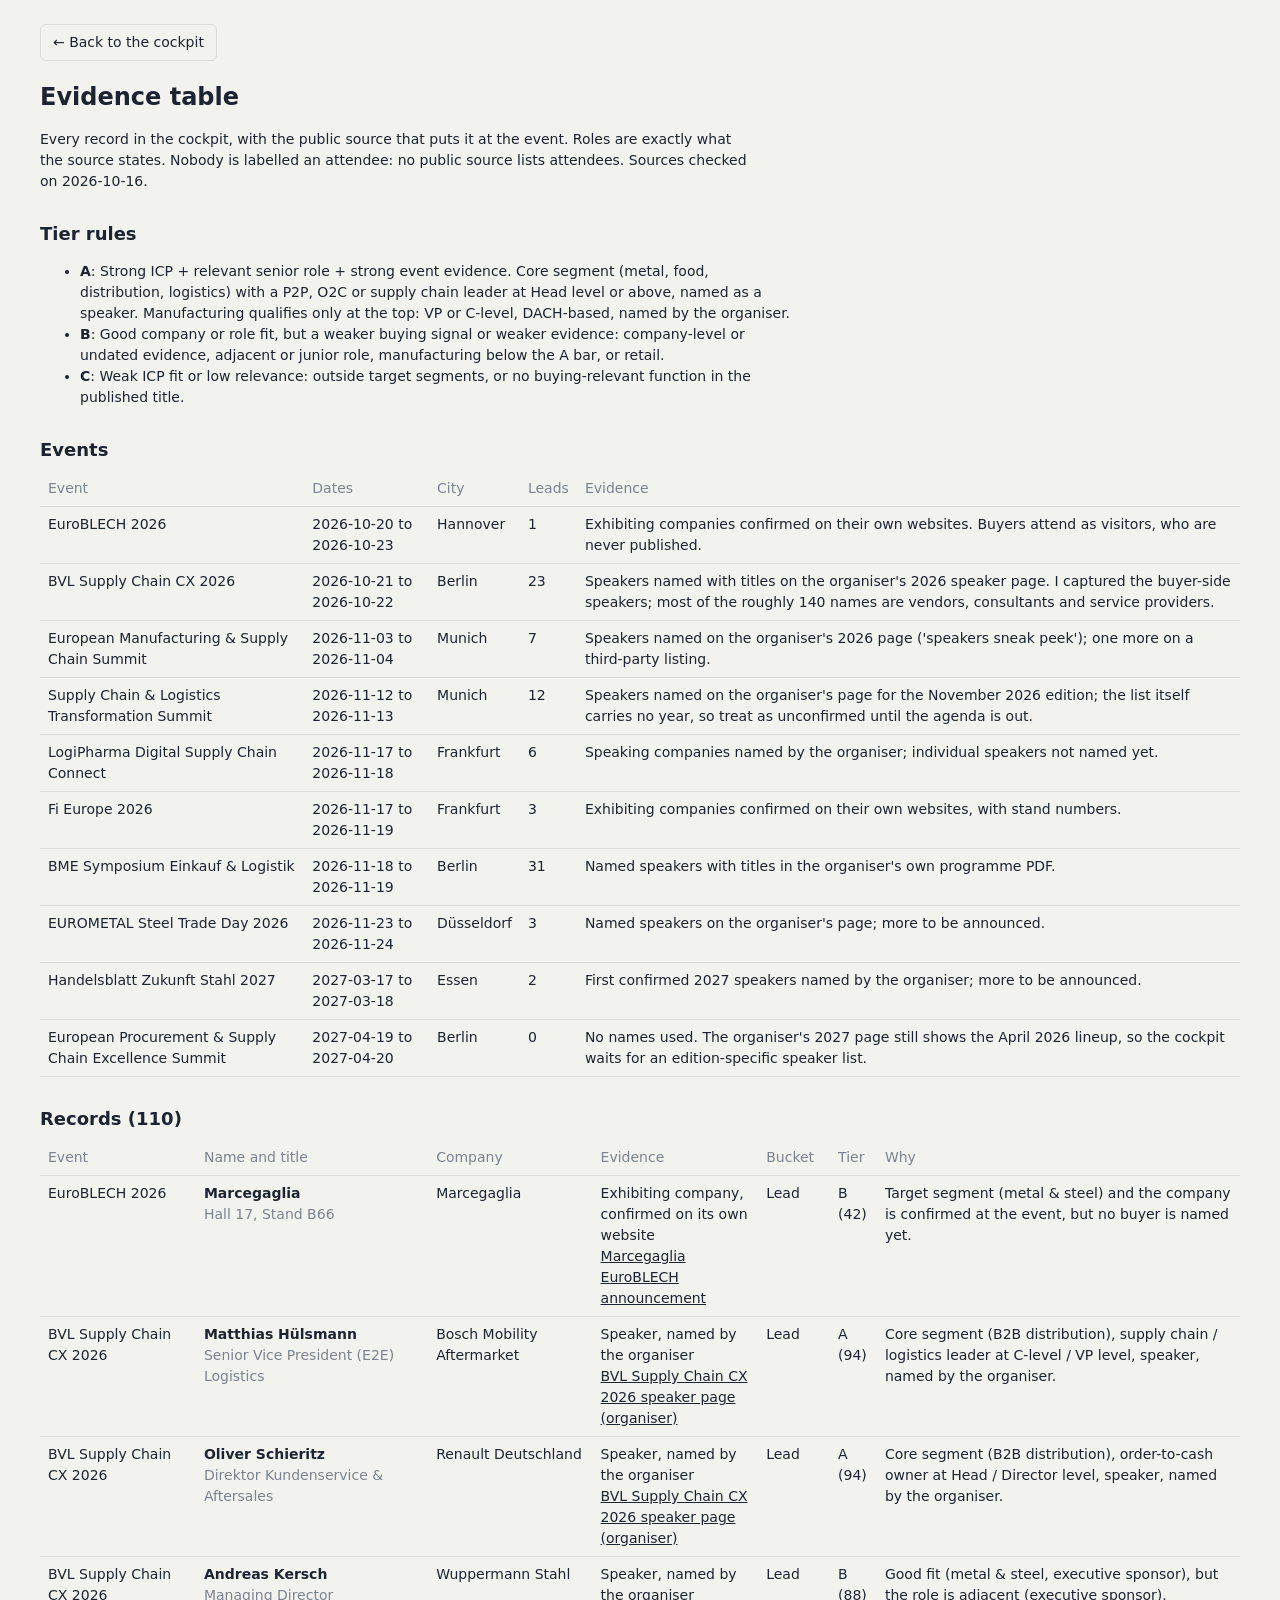
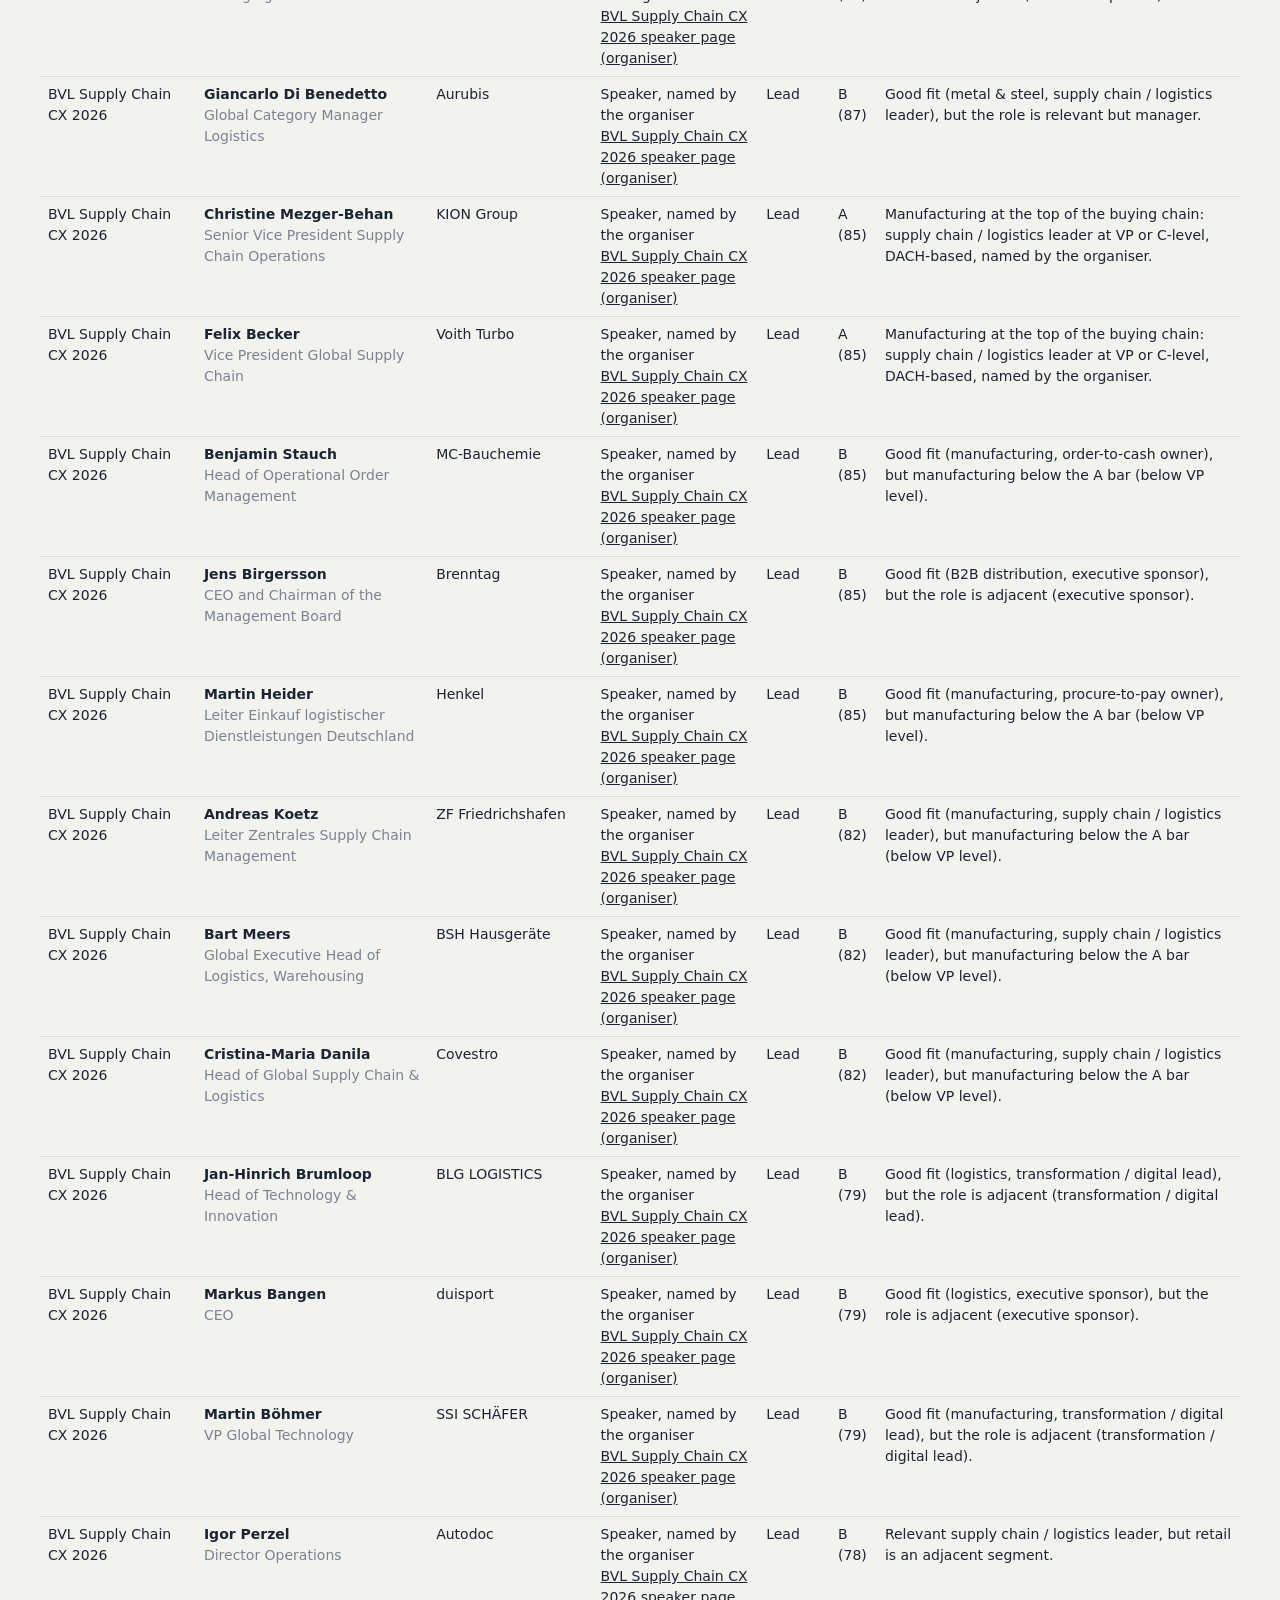
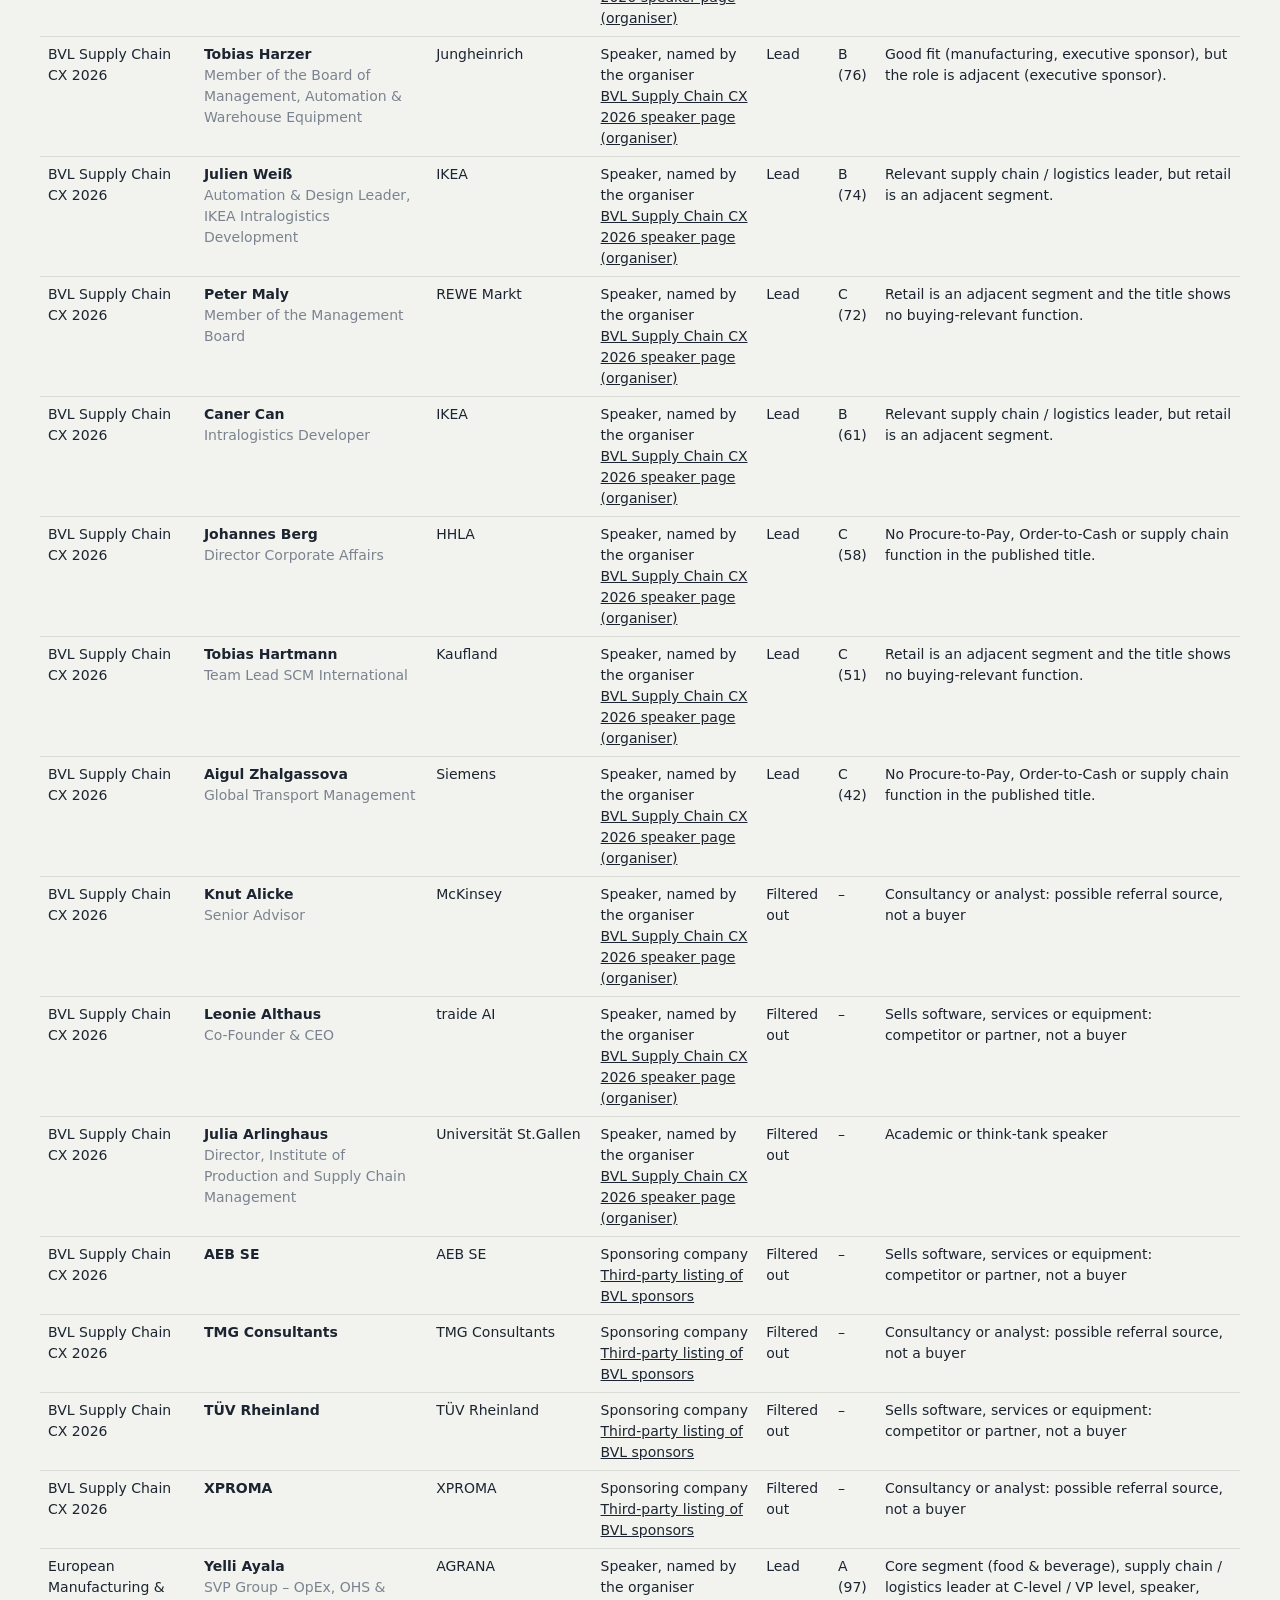
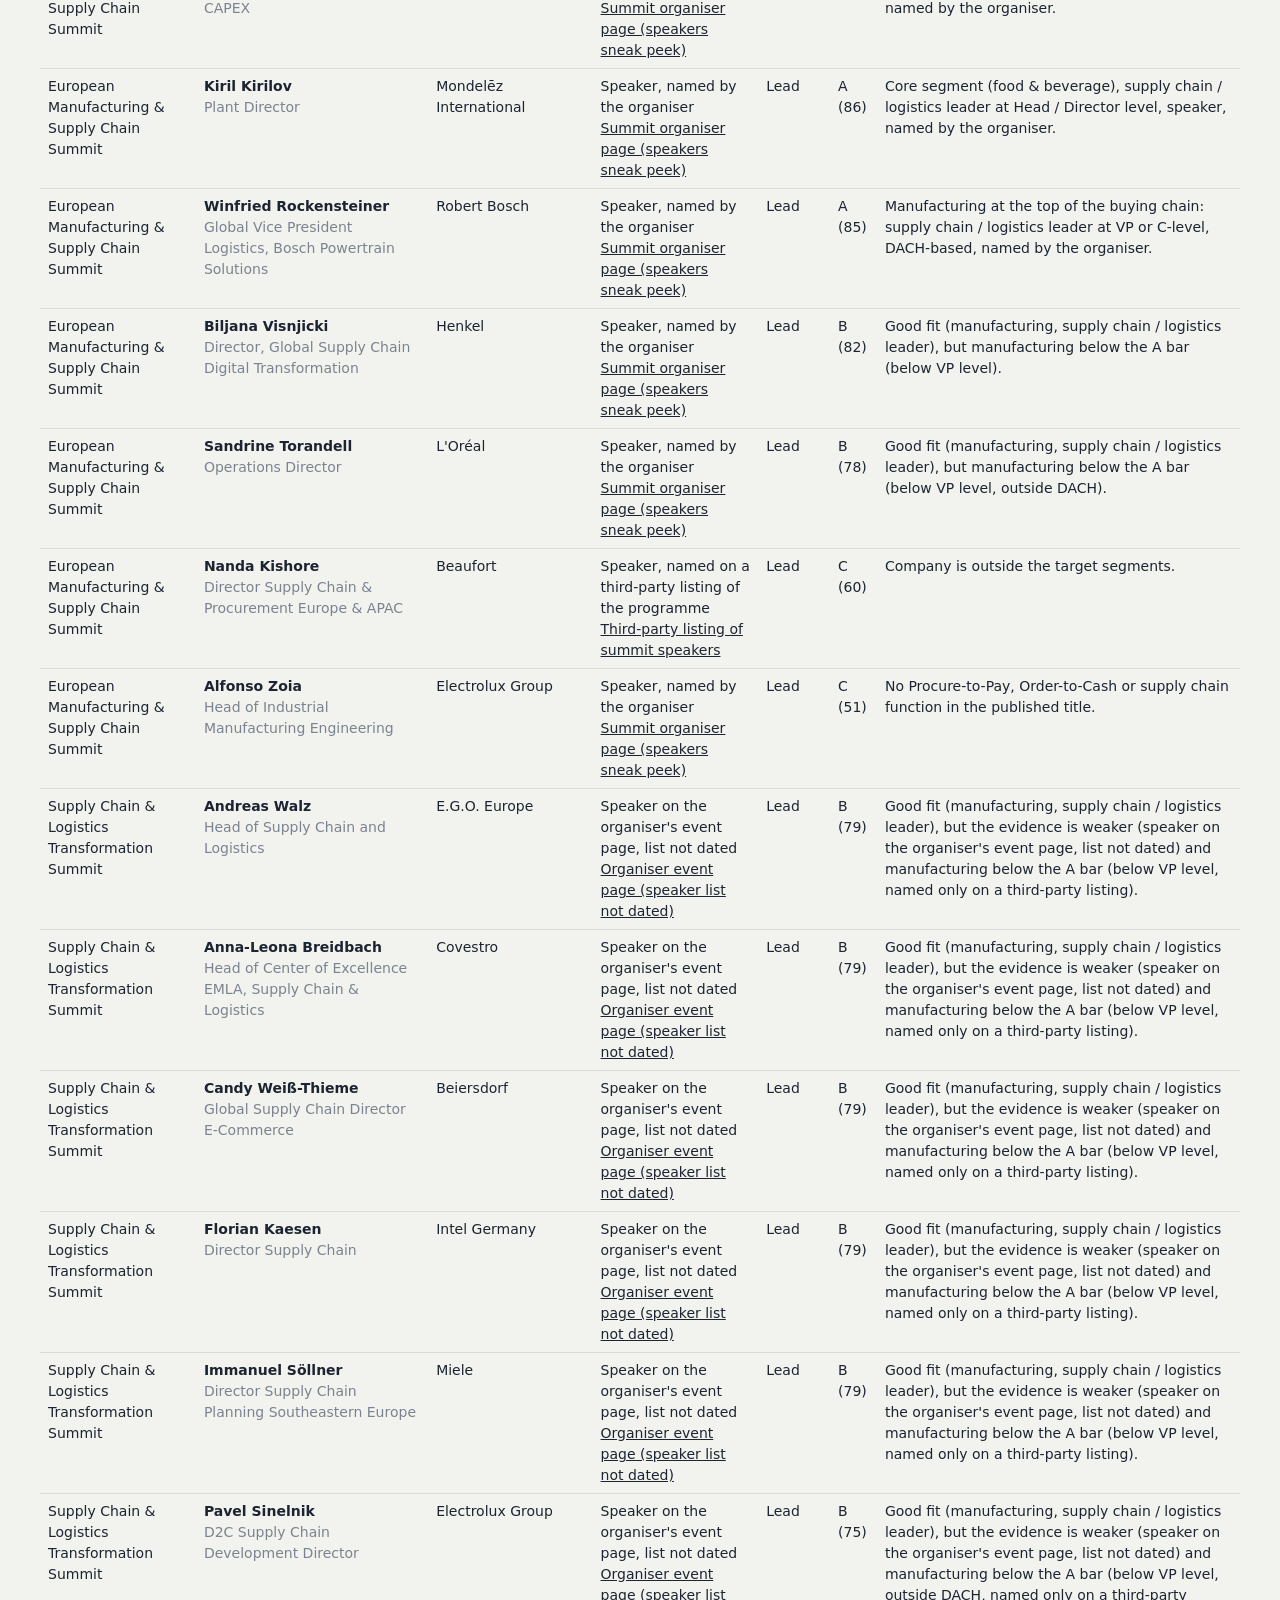
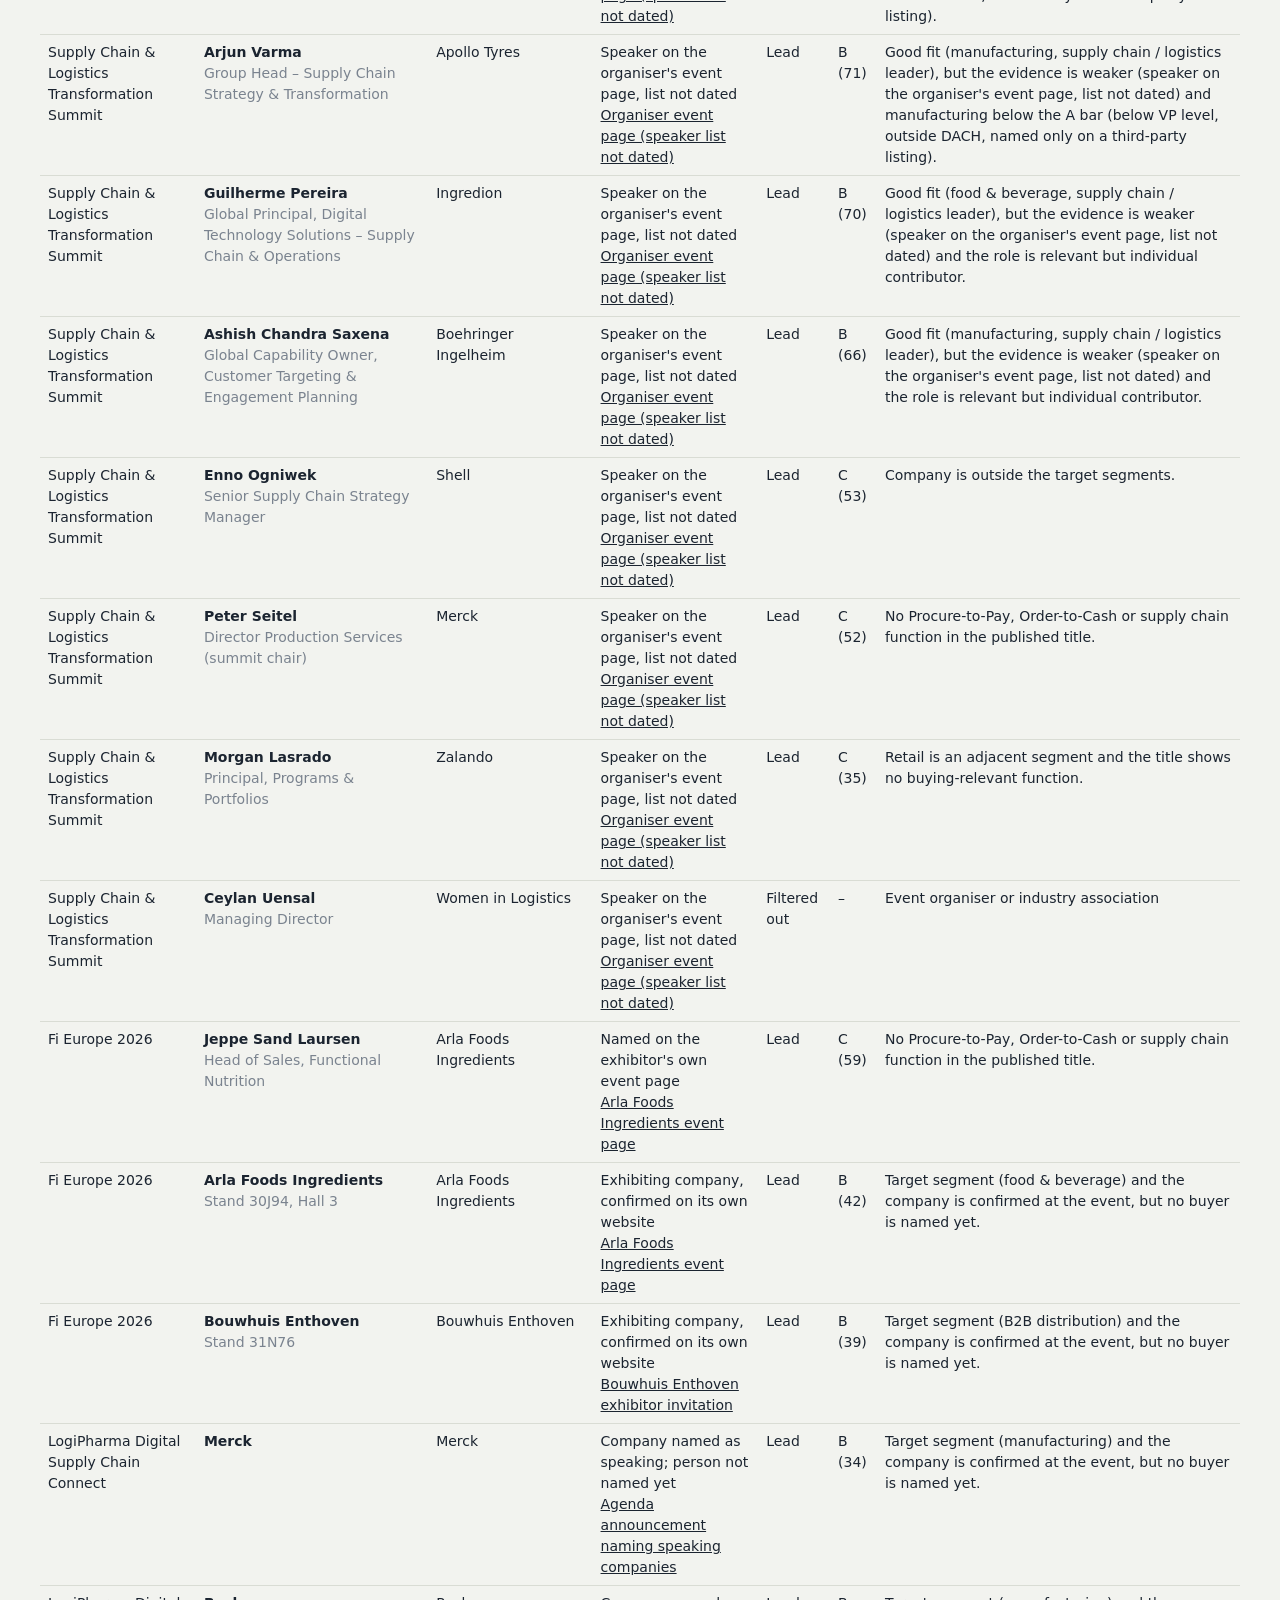
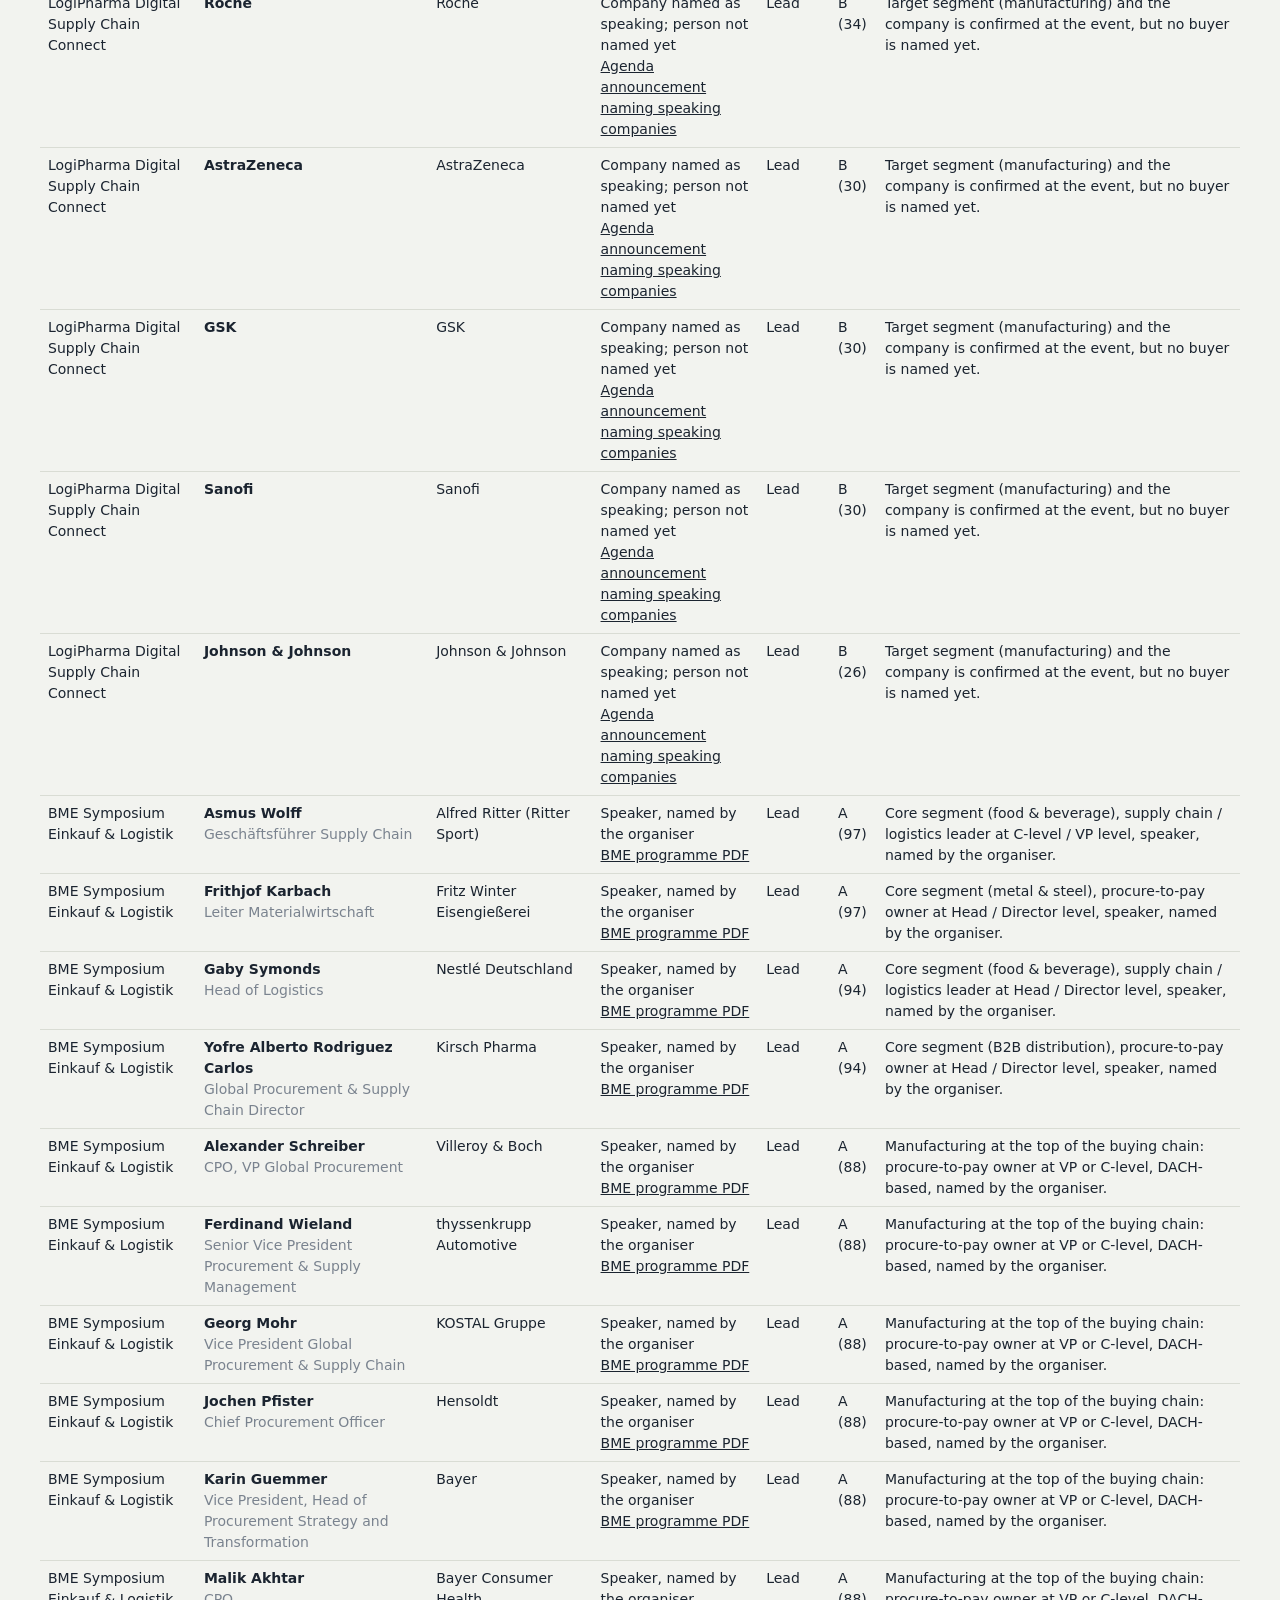
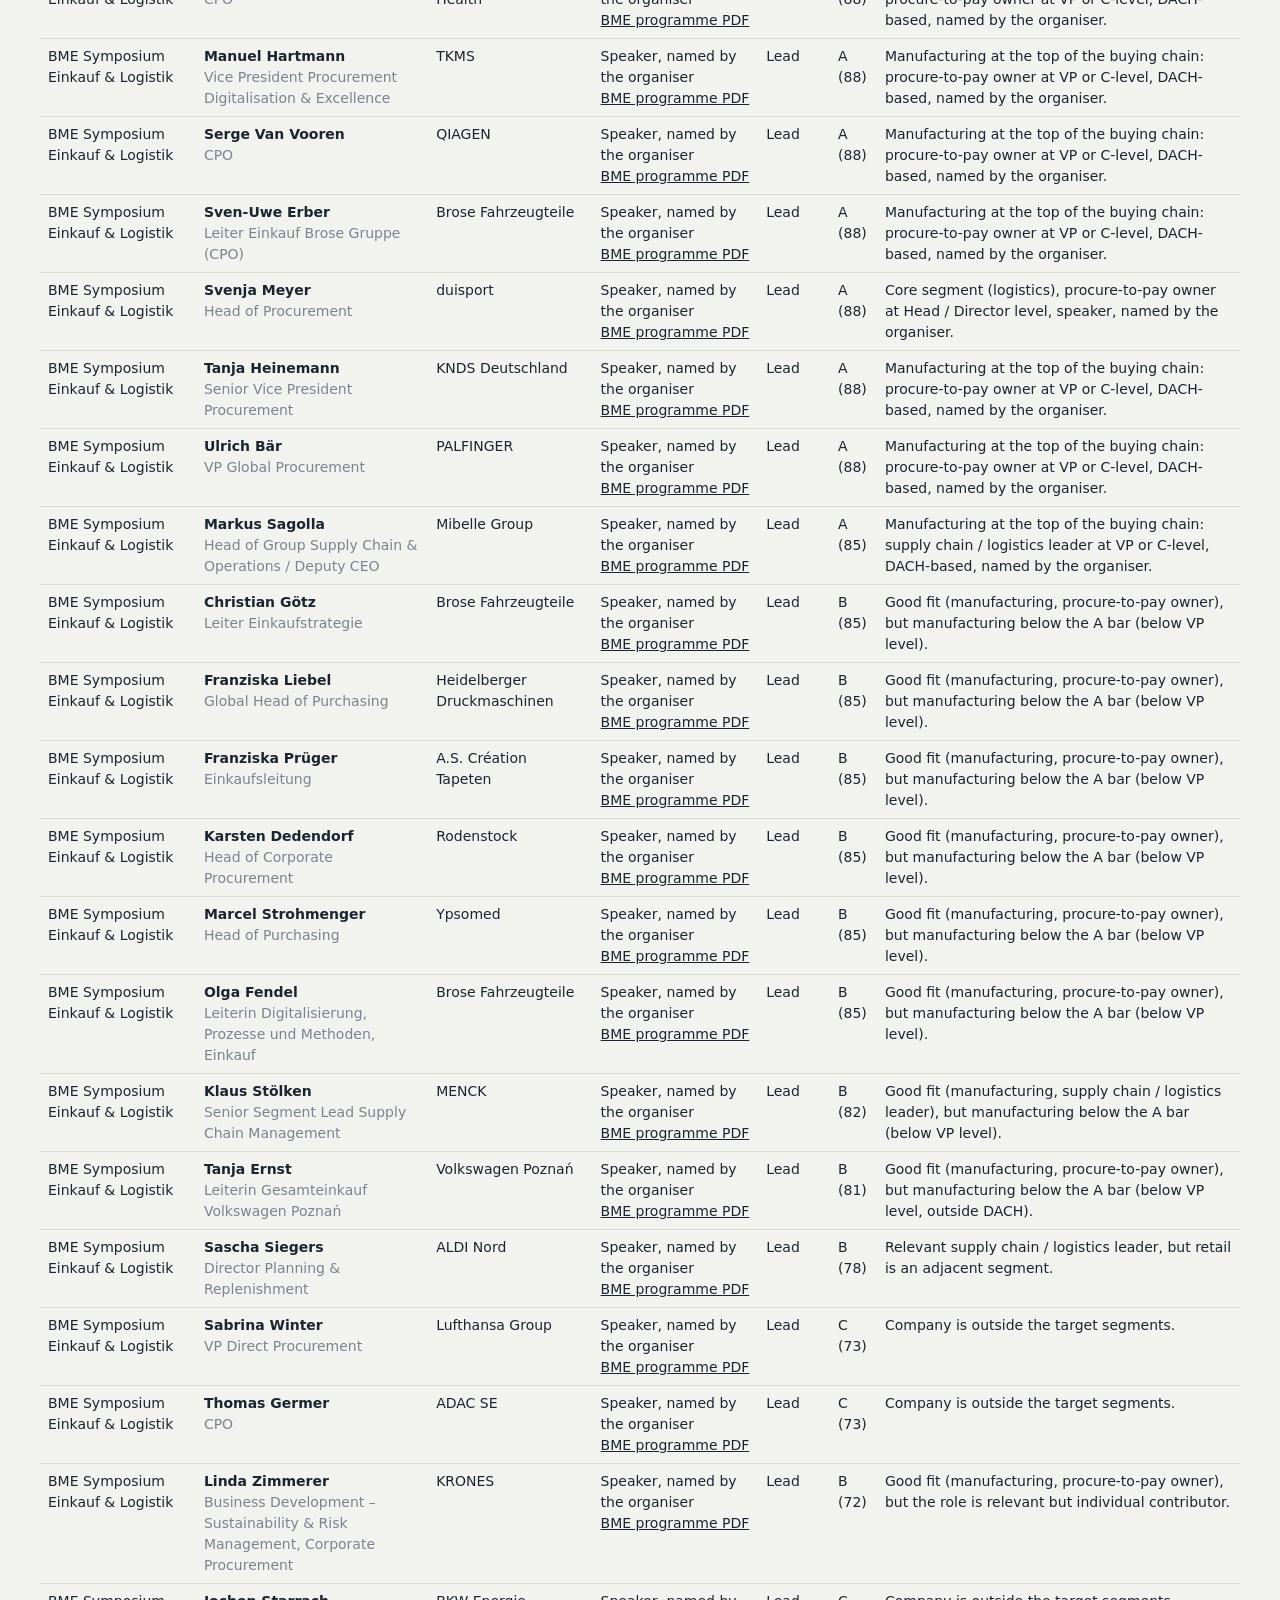
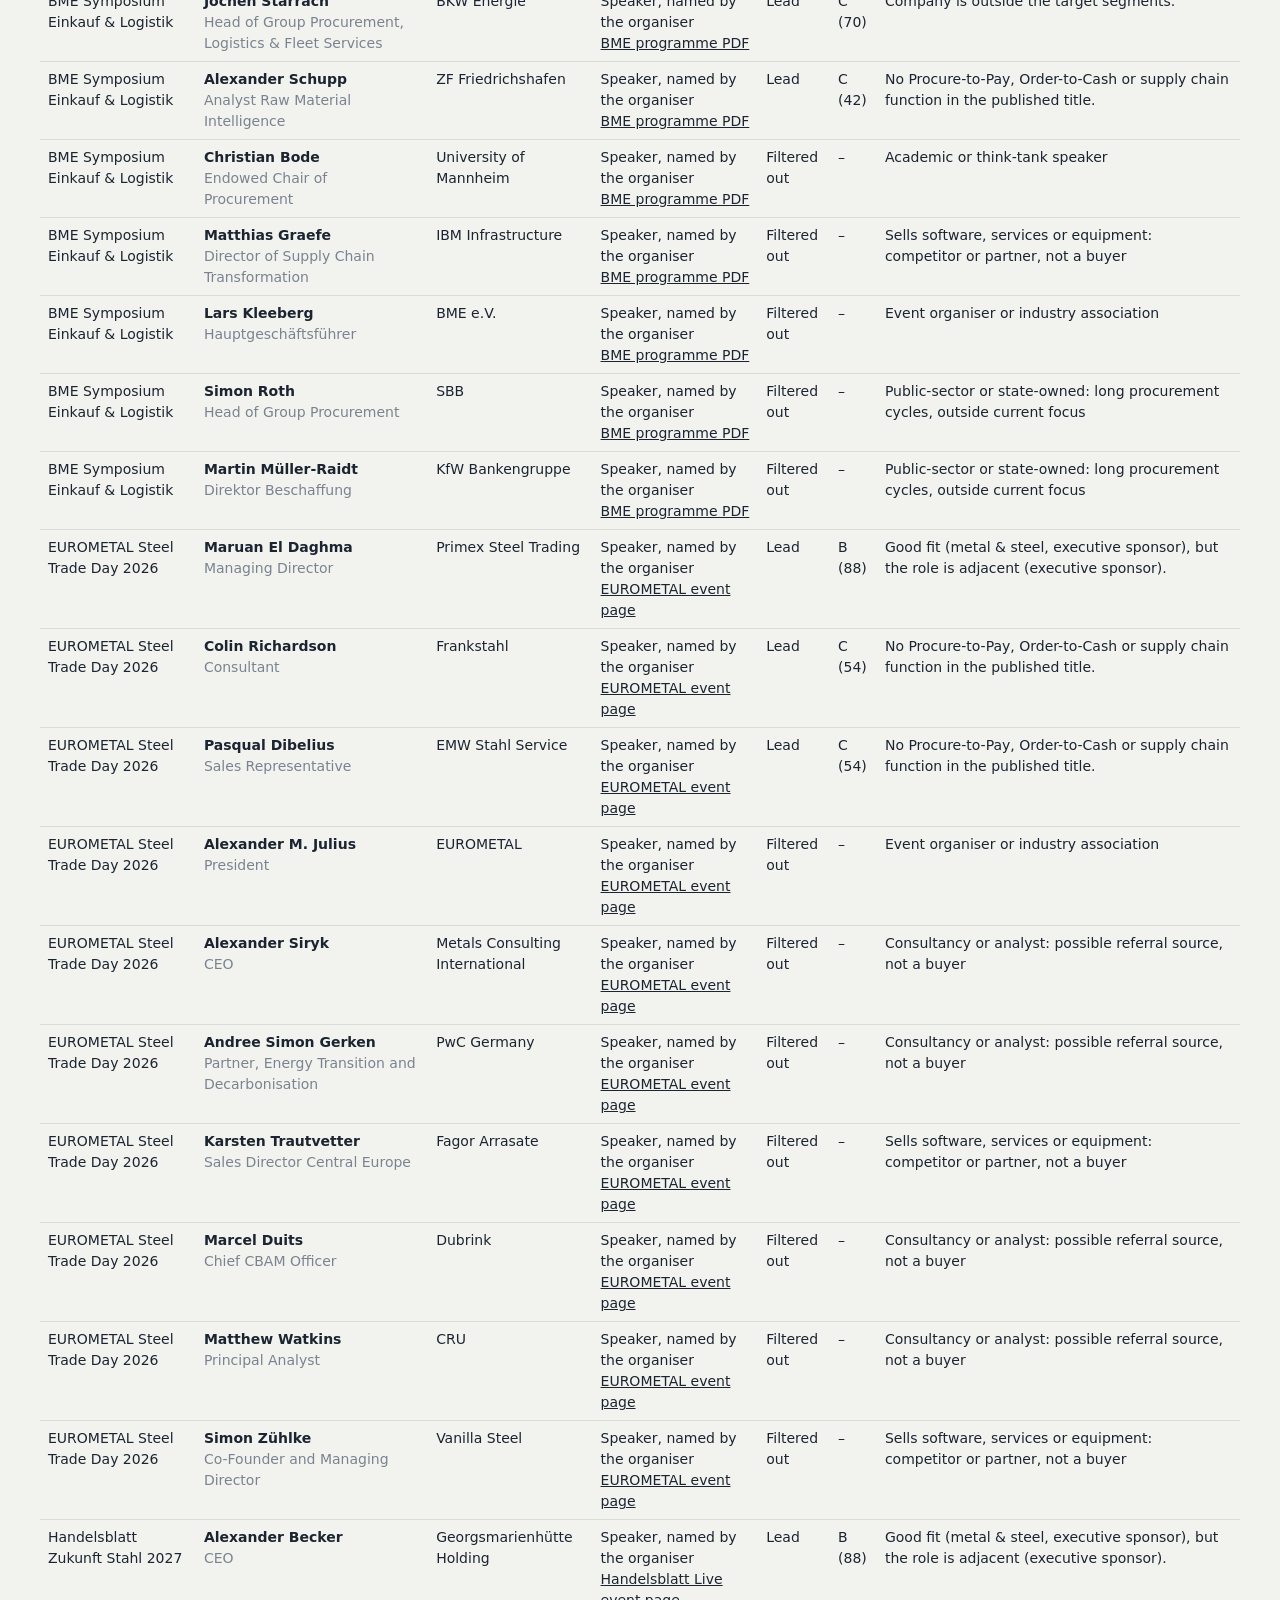
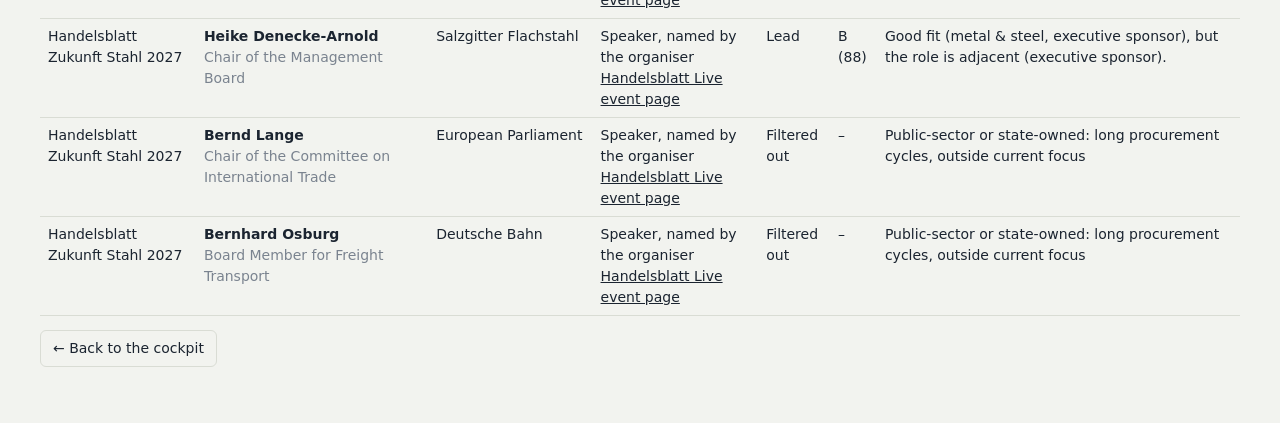
==== commit 3a451323: "Tier B rule text names undated evidence Co-Authored-By: Claude Opus 5.5 <noreply@anthropic.com> Clau" ====
--- a/evidence.html
+++ b/evidence.html
@@ -21,7 +21,7 @@
 <a class="back" href="/">&larr; Back to the cockpit</a>
 <h1>Evidence table</h1>
 <p>Every record in the cockpit, with the public source that puts it at the event. Roles are exactly what the source states. Nobody is labelled an attendee: no public source lists attendees. Sources checked on 2026-10-16.</p>
-<h2>Tier rules</h2><ul><li><b>A</b>: Strong ICP + relevant senior role + strong event evidence. Core segment (metal, food, distribution, logistics) with a P2P, O2C or supply chain leader at Head level or above, named as a speaker. Manufacturing qualifies only at the top: VP or C-level, DACH-based, named by the organiser.</li><li><b>B</b>: Good company or role fit, but a weaker buying signal or weaker evidence: company-level presence only, adjacent or junior role, manufacturing below the A bar, or retail.</li><li><b>C</b>: Weak ICP fit or low relevance: outside target segments, or no buying-relevant function in the published title.</li></ul>
+<h2>Tier rules</h2><ul><li><b>A</b>: Strong ICP + relevant senior role + strong event evidence. Core segment (metal, food, distribution, logistics) with a P2P, O2C or supply chain leader at Head level or above, named as a speaker. Manufacturing qualifies only at the top: VP or C-level, DACH-based, named by the organiser.</li><li><b>B</b>: Good company or role fit, but a weaker buying signal or weaker evidence: company-level or undated evidence, adjacent or junior role, manufacturing below the A bar, or retail.</li><li><b>C</b>: Weak ICP fit or low relevance: outside target segments, or no buying-relevant function in the published title.</li></ul>
 <h2>Events</h2><div class="wrap"><table><thead><tr><th>Event</th><th>Dates</th><th>City</th><th>Leads</th><th>Evidence</th></tr></thead><tbody><tr><td>EuroBLECH 2026</td><td>2026-10-20 to 2026-10-23</td><td>Hannover</td><td>1</td><td>Exhibiting companies confirmed on their own websites. Buyers attend as visitors, who are never published.</td></tr><tr><td>BVL Supply Chain CX 2026</td><td>2026-10-21 to 2026-10-22</td><td>Berlin</td><td>23</td><td>Speakers named with titles on the organiser&#x27;s 2026 speaker page. I captured the buyer-side speakers; most of the roughly 140 names are vendors, consultants and service providers.</td></tr><tr><td>European Manufacturing &amp; Supply Chain Summit</td><td>2026-11-03 to 2026-11-04</td><td>Munich</td><td>7</td><td>Speakers named on the organiser&#x27;s 2026 page (&#x27;speakers sneak peek&#x27;); one more on a third-party listing.</td></tr><tr><td>Supply Chain &amp; Logistics Transformation Summit</td><td>2026-11-12 to 2026-11-13</td><td>Munich</td><td>12</td><td>Speakers named on the organiser&#x27;s page for the November 2026 edition; the list itself carries no year, so treat as unconfirmed until the agenda is out.</td></tr><tr><td>LogiPharma Digital Supply Chain Connect</td><td>2026-11-17 to 2026-11-18</td><td>Frankfurt</td><td>6</td><td>Speaking companies named by the organiser; individual speakers not named yet.</td></tr><tr><td>Fi Europe 2026</td><td>2026-11-17 to 2026-11-19</td><td>Frankfurt</td><td>3</td><td>Exhibiting companies confirmed on their own websites, with stand numbers.</td></tr><tr><td>BME Symposium Einkauf &amp; Logistik</td><td>2026-11-18 to 2026-11-19</td><td>Berlin</td><td>31</td><td>Named speakers with titles in the organiser&#x27;s own programme PDF.</td></tr><tr><td>EUROMETAL Steel Trade Day 2026</td><td>2026-11-23 to 2026-11-24</td><td>Düsseldorf</td><td>3</td><td>Named speakers on the organiser&#x27;s page; more to be announced.</td></tr><tr><td>Handelsblatt Zukunft Stahl 2027</td><td>2027-03-17 to 2027-03-18</td><td>Essen</td><td>2</td><td>First confirmed 2027 speakers named by the organiser; more to be announced.</td></tr><tr><td>European Procurement &amp; Supply Chain Excellence Summit</td><td>2027-04-19 to 2027-04-20</td><td>Berlin</td><td>0</td><td>No names used. The organiser&#x27;s 2027 page still shows the April 2026 lineup, so the cockpit waits for an edition-specific speaker list.</td></tr></tbody></table></div>
 <h2>Records (110)</h2>
 <div class="wrap"><table><thead><tr><th>Event</th><th>Name and title</th><th>Company</th><th>Evidence</th><th>Bucket</th><th>Tier</th><th>Why</th></tr></thead>
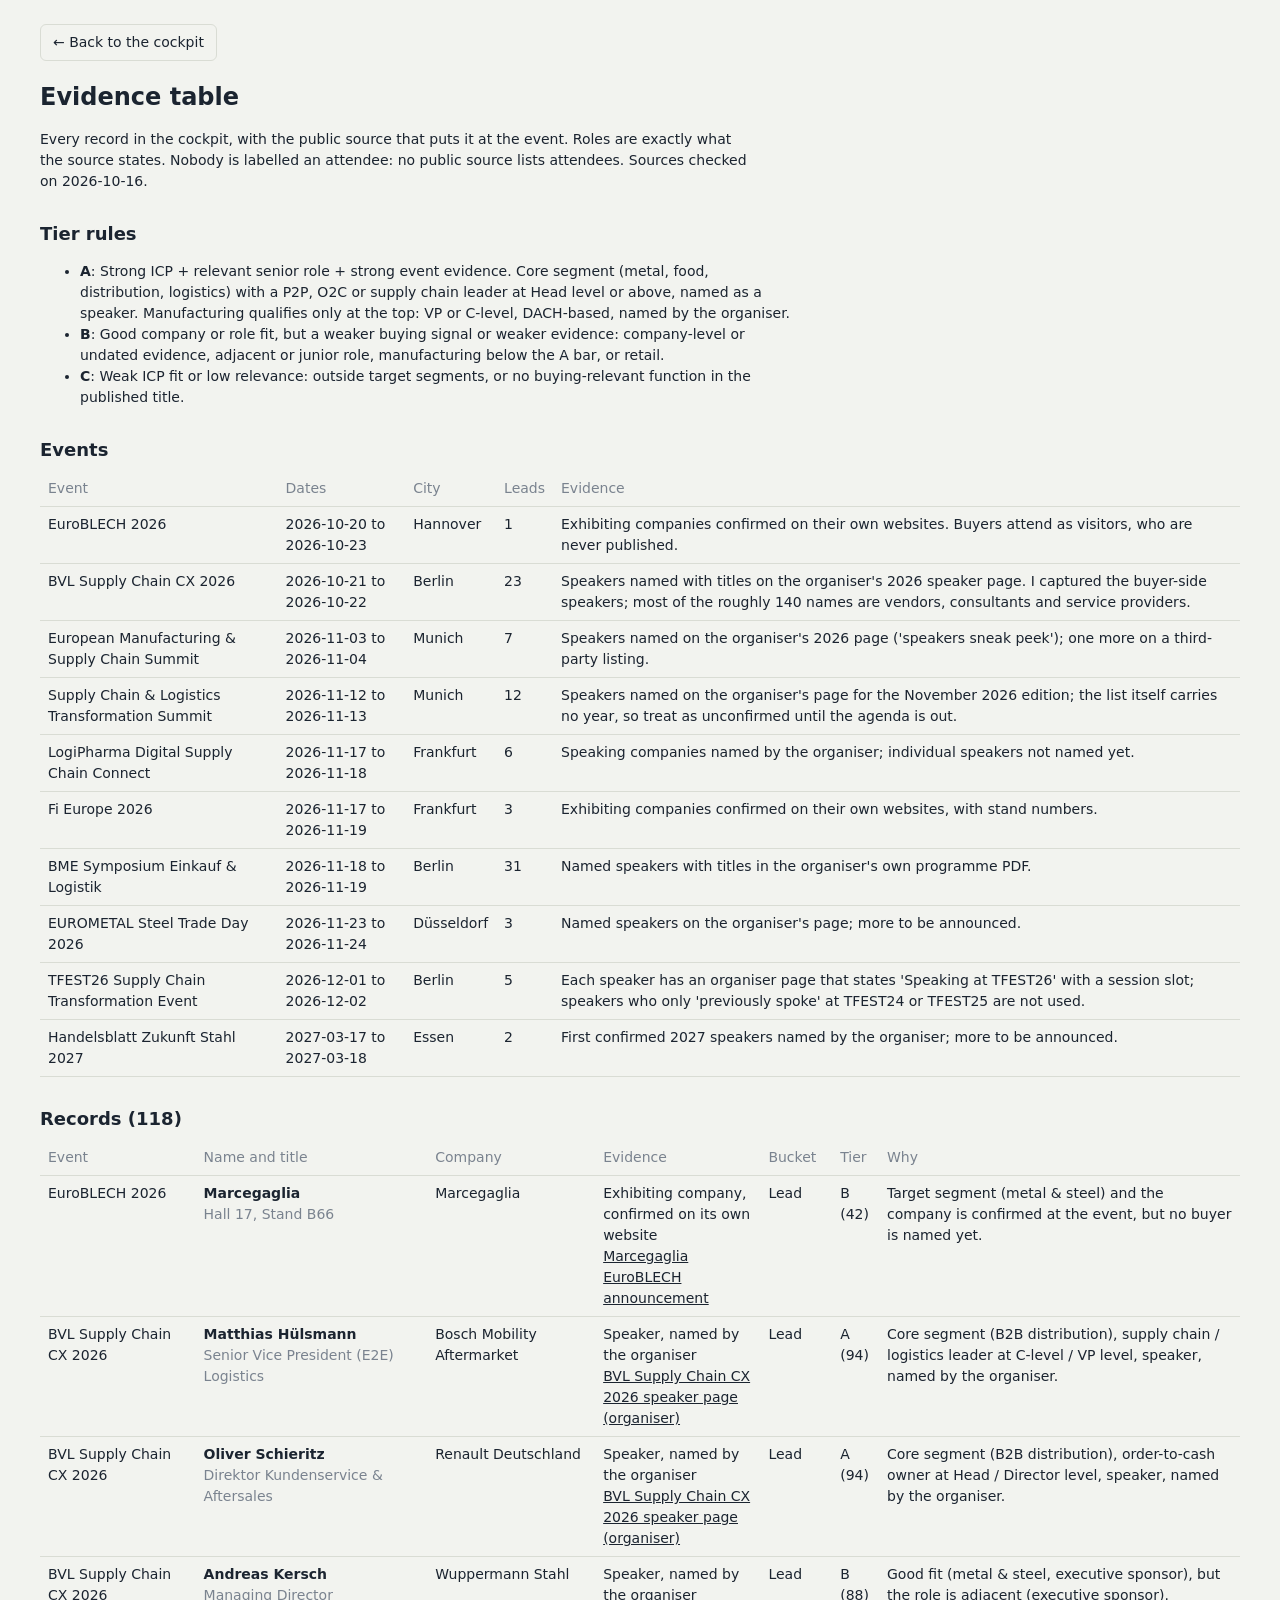
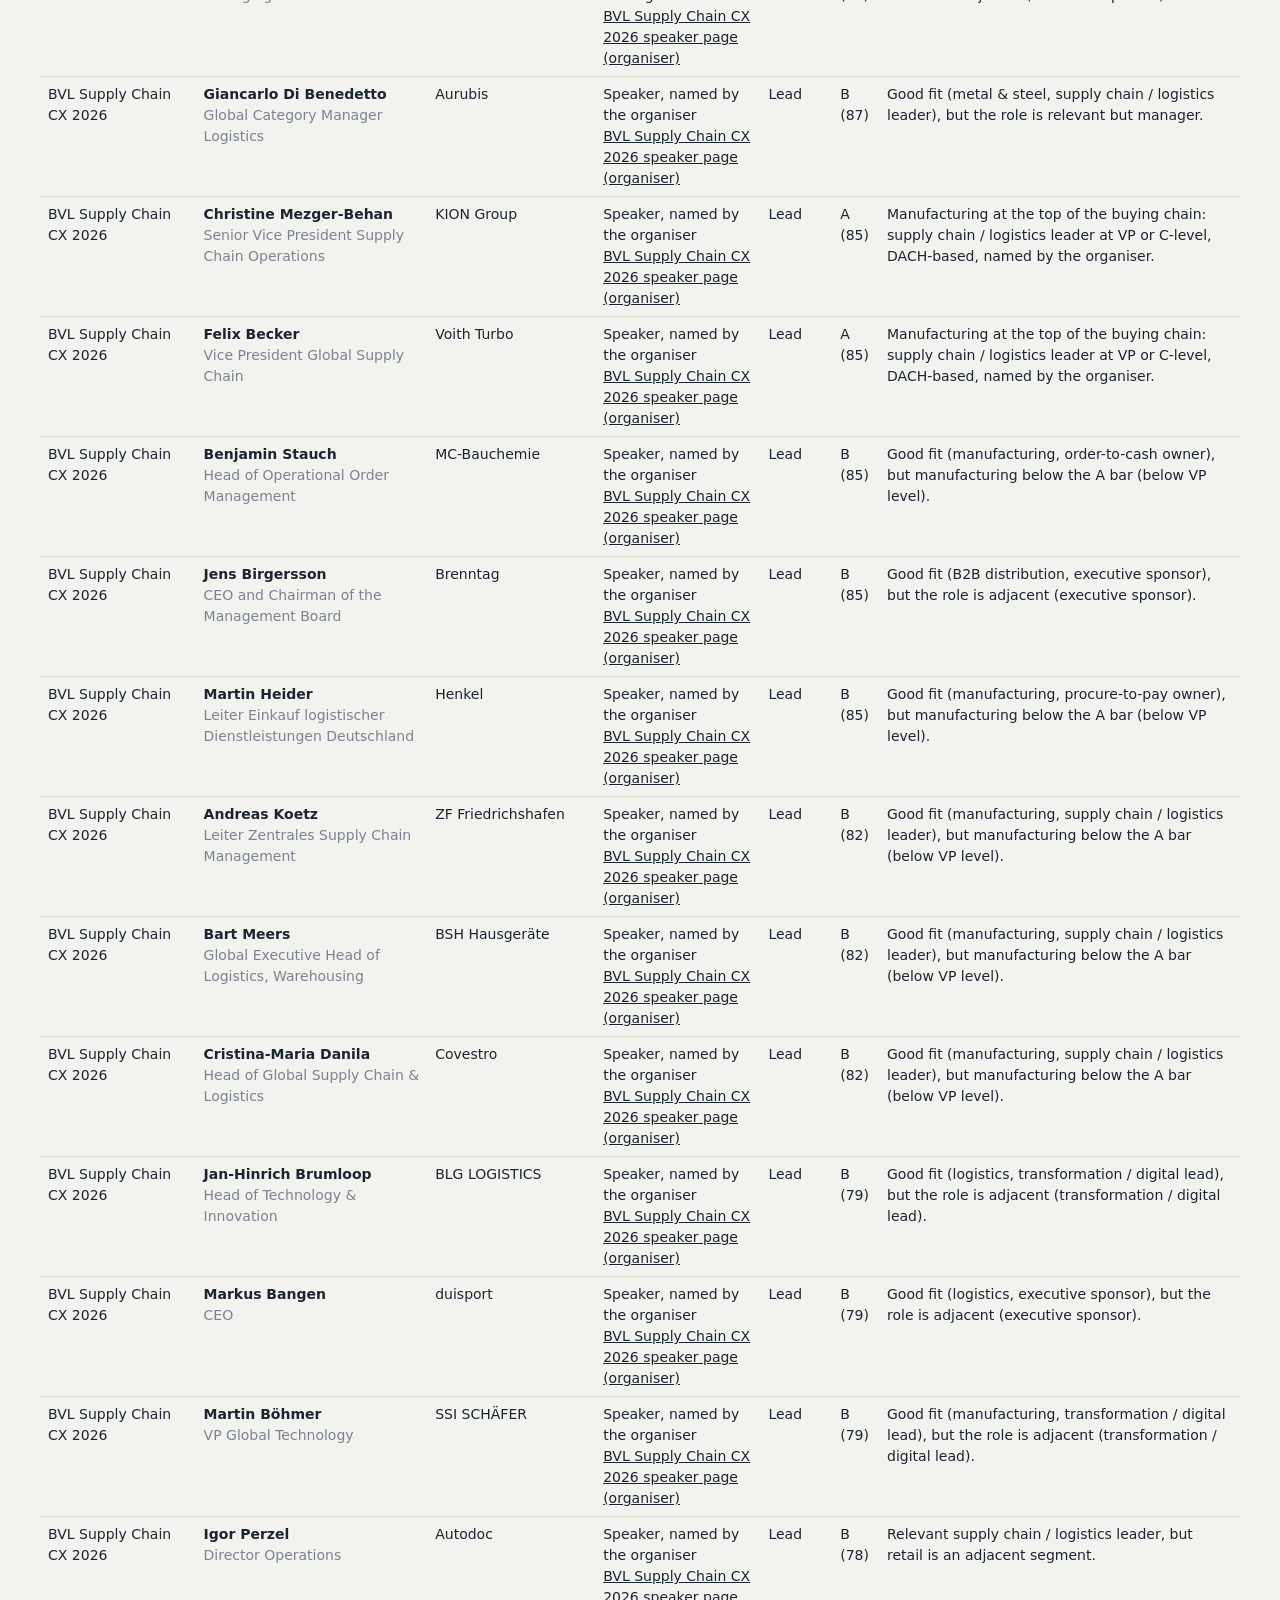
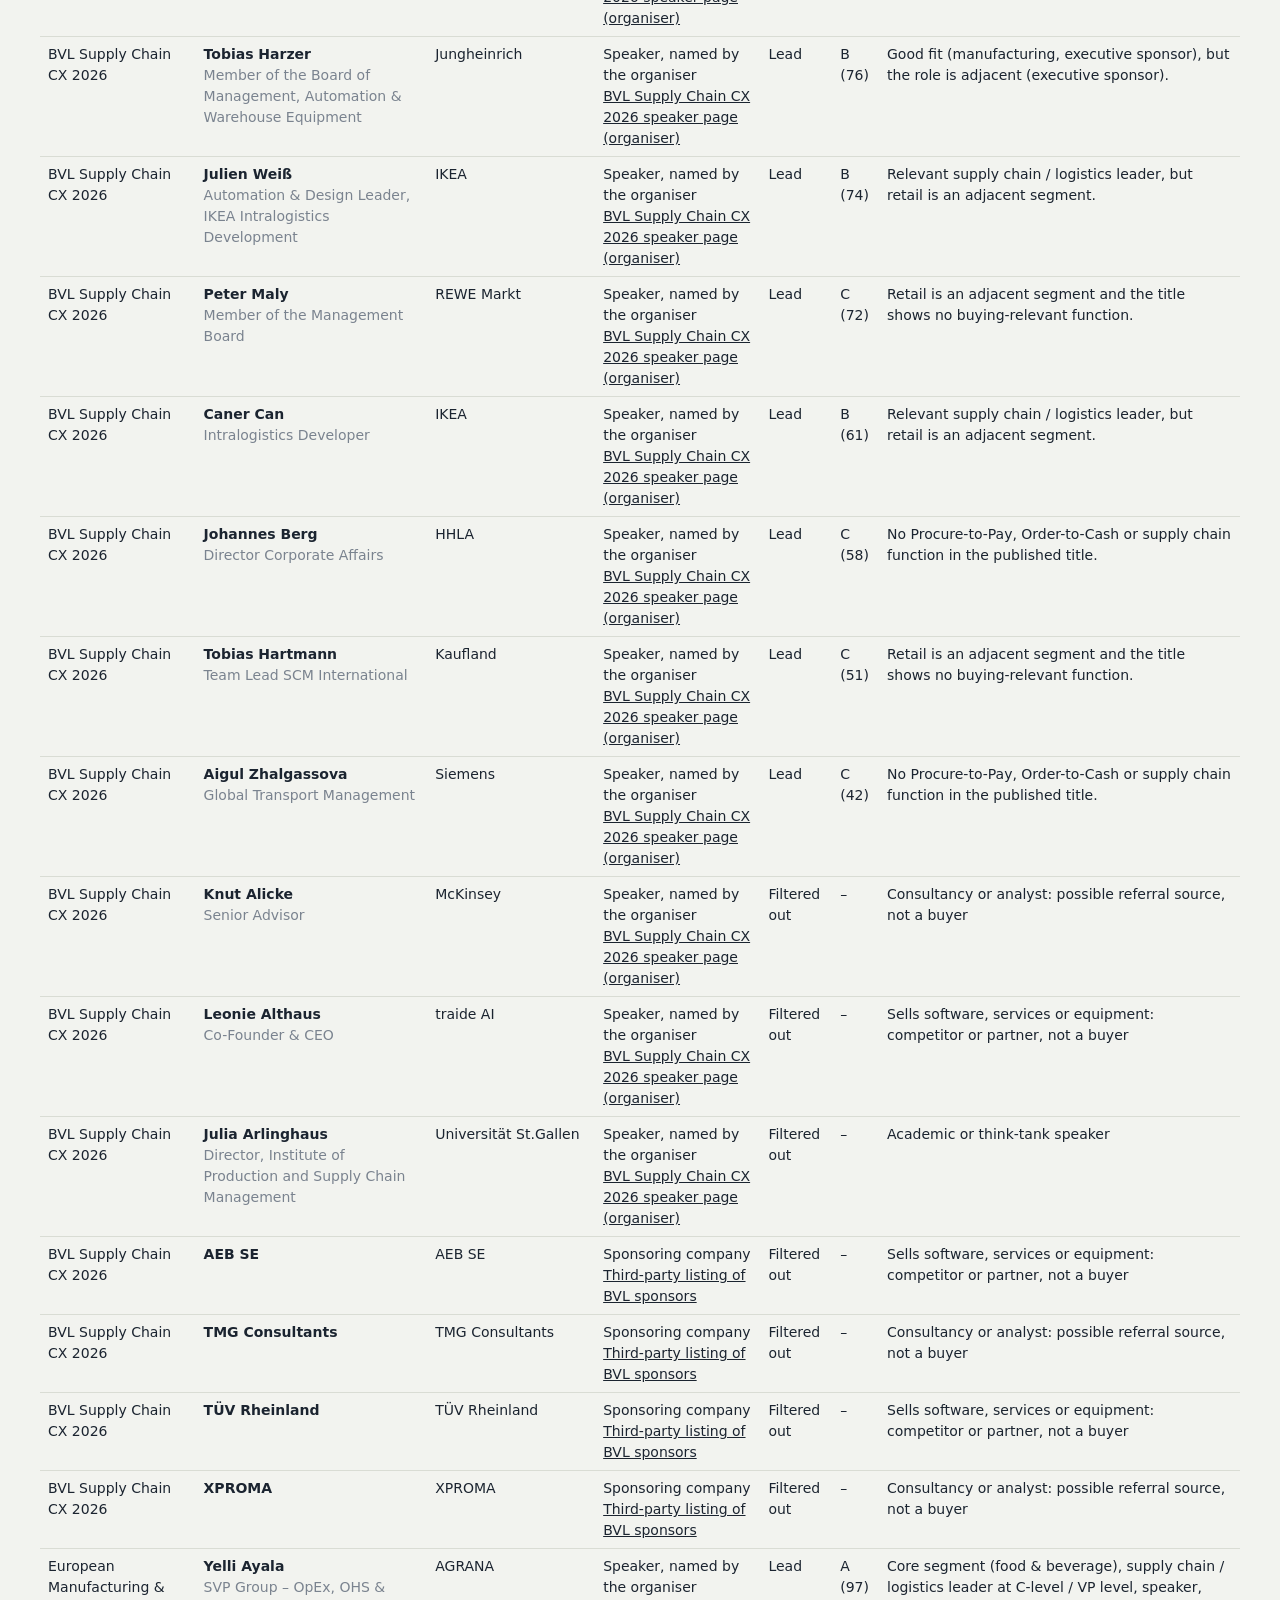
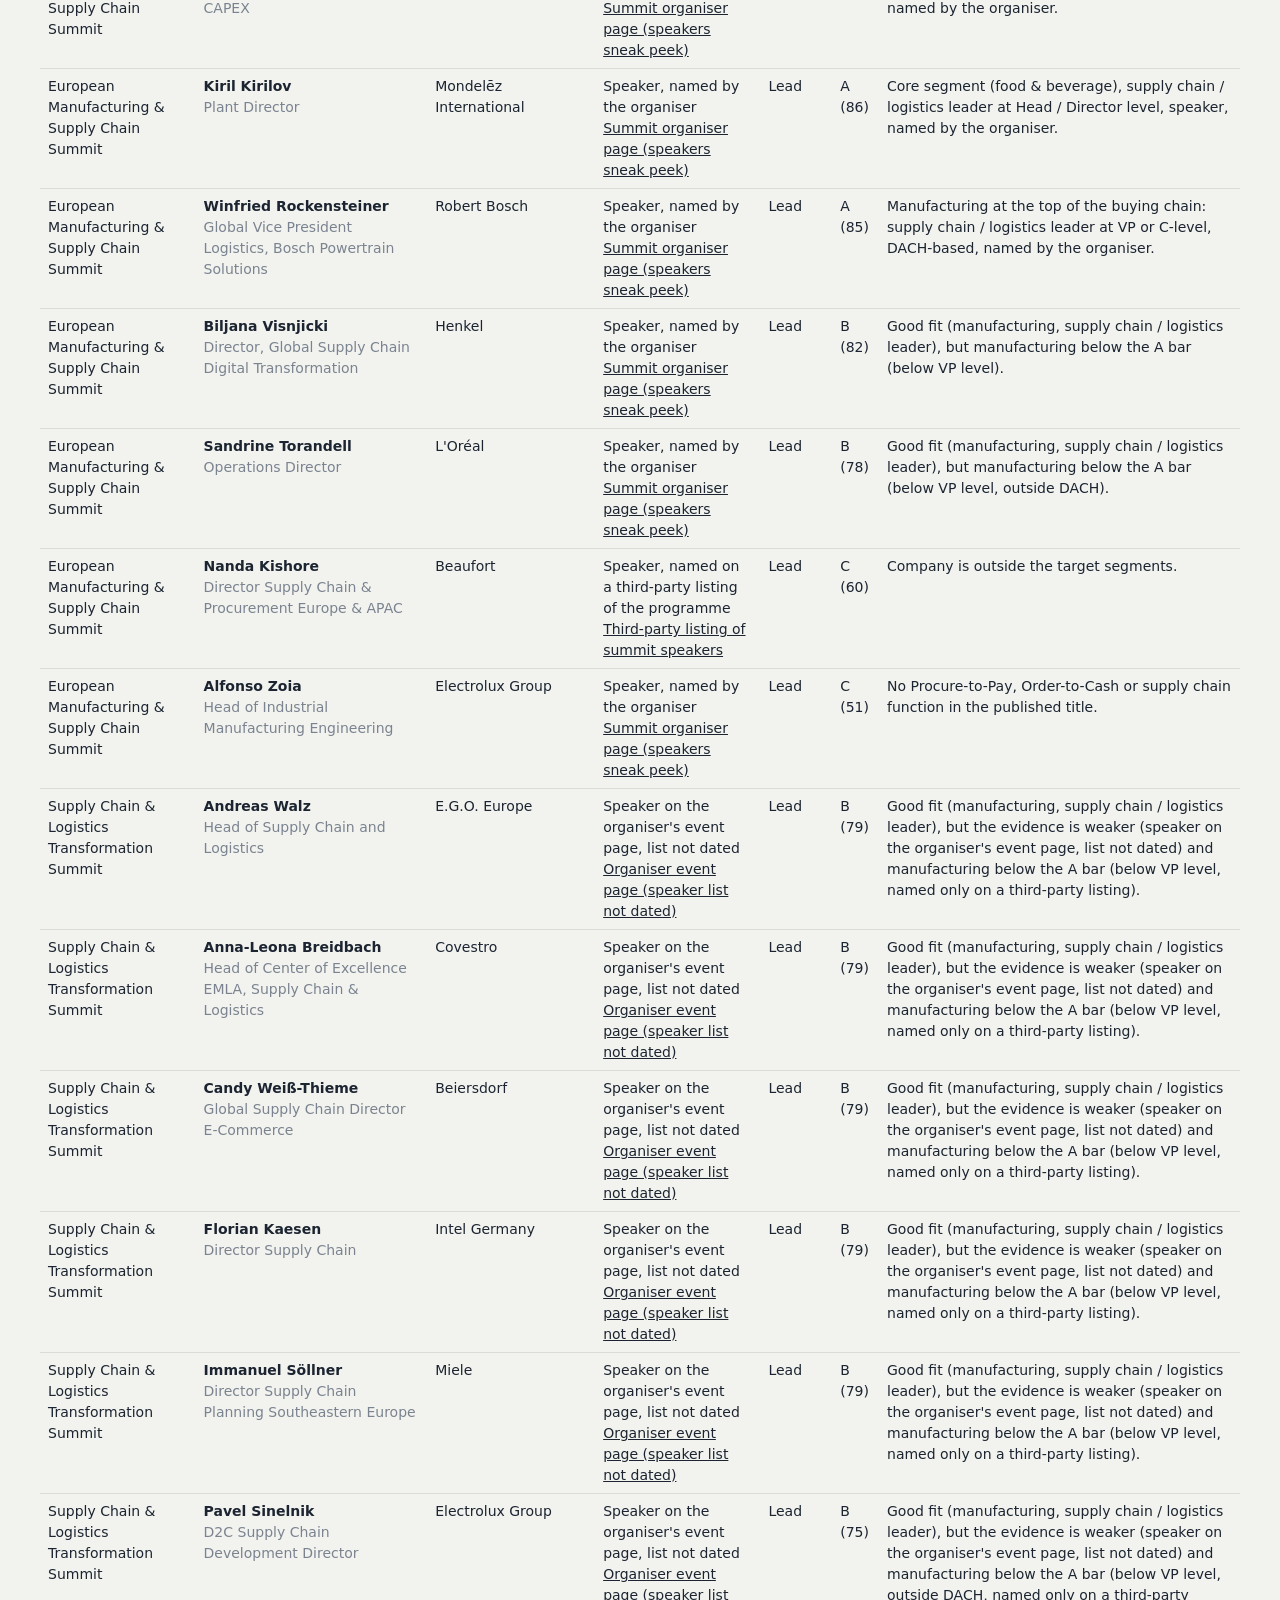
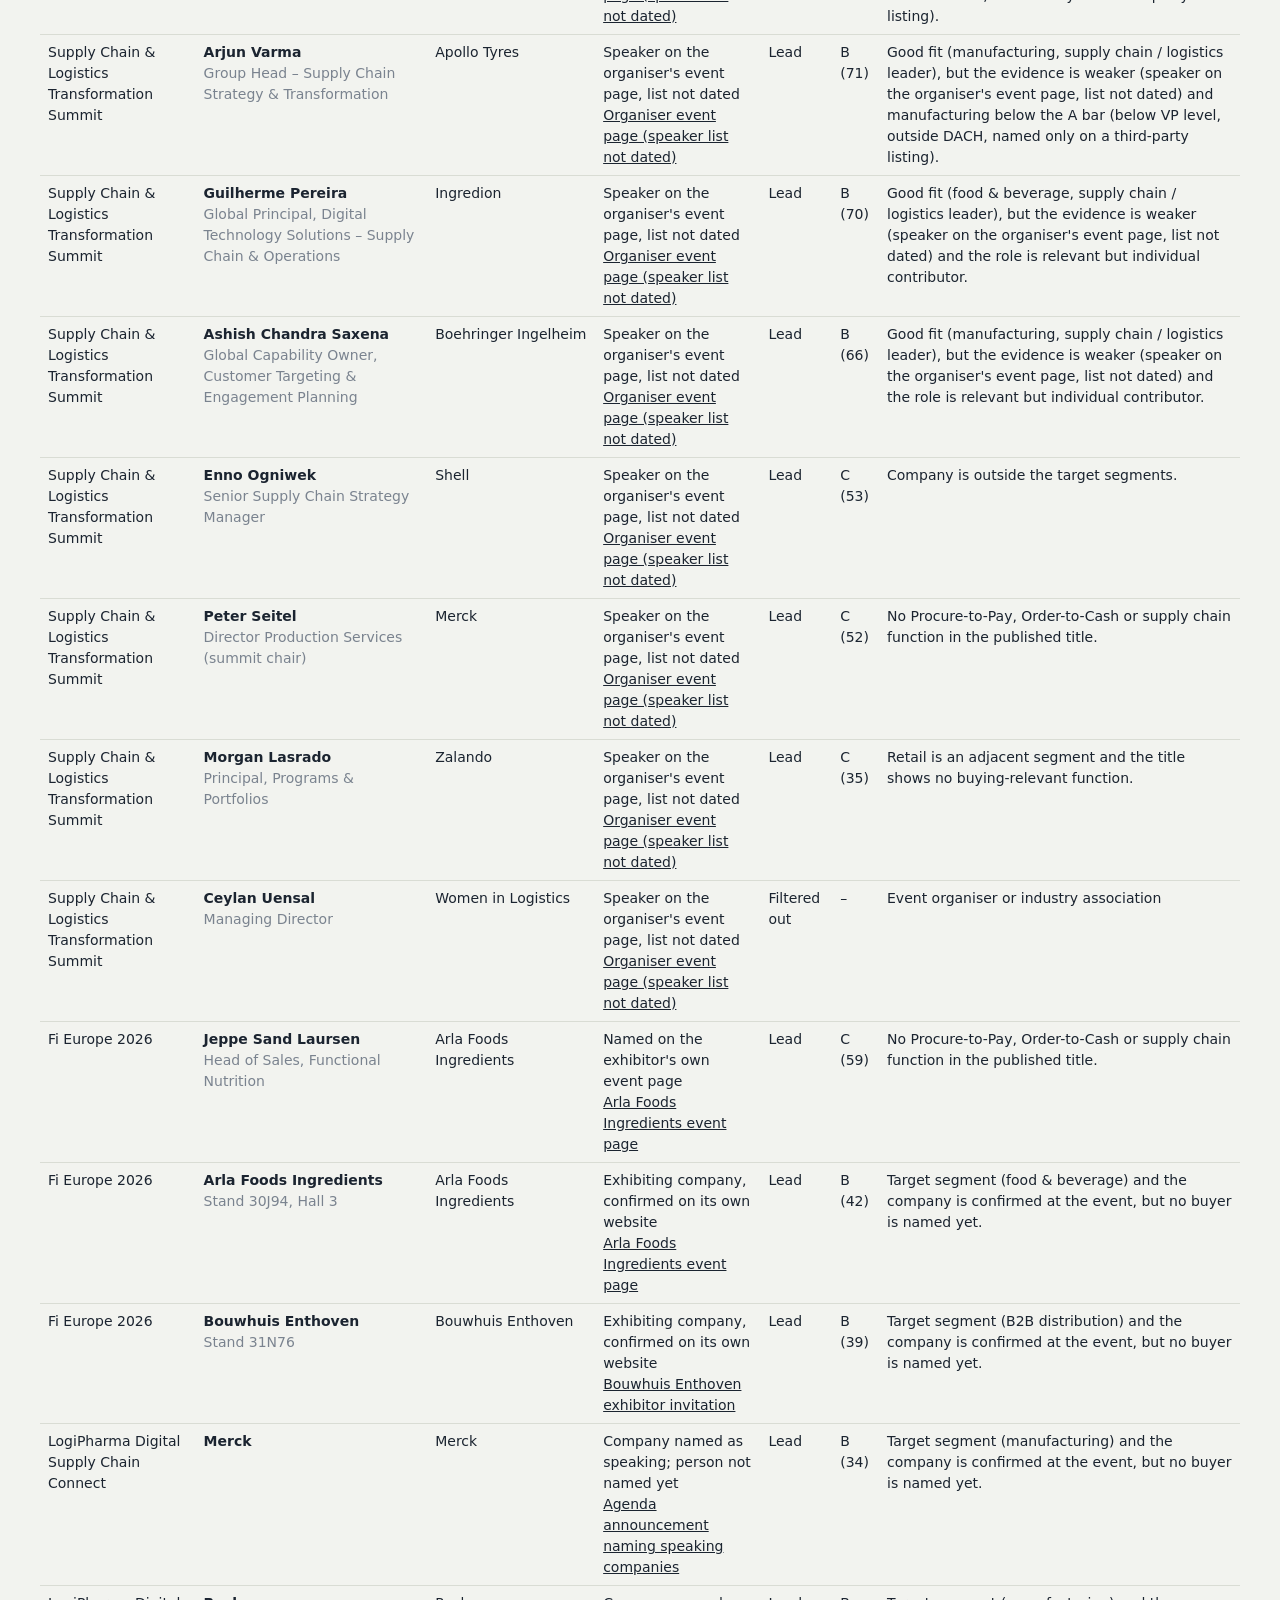
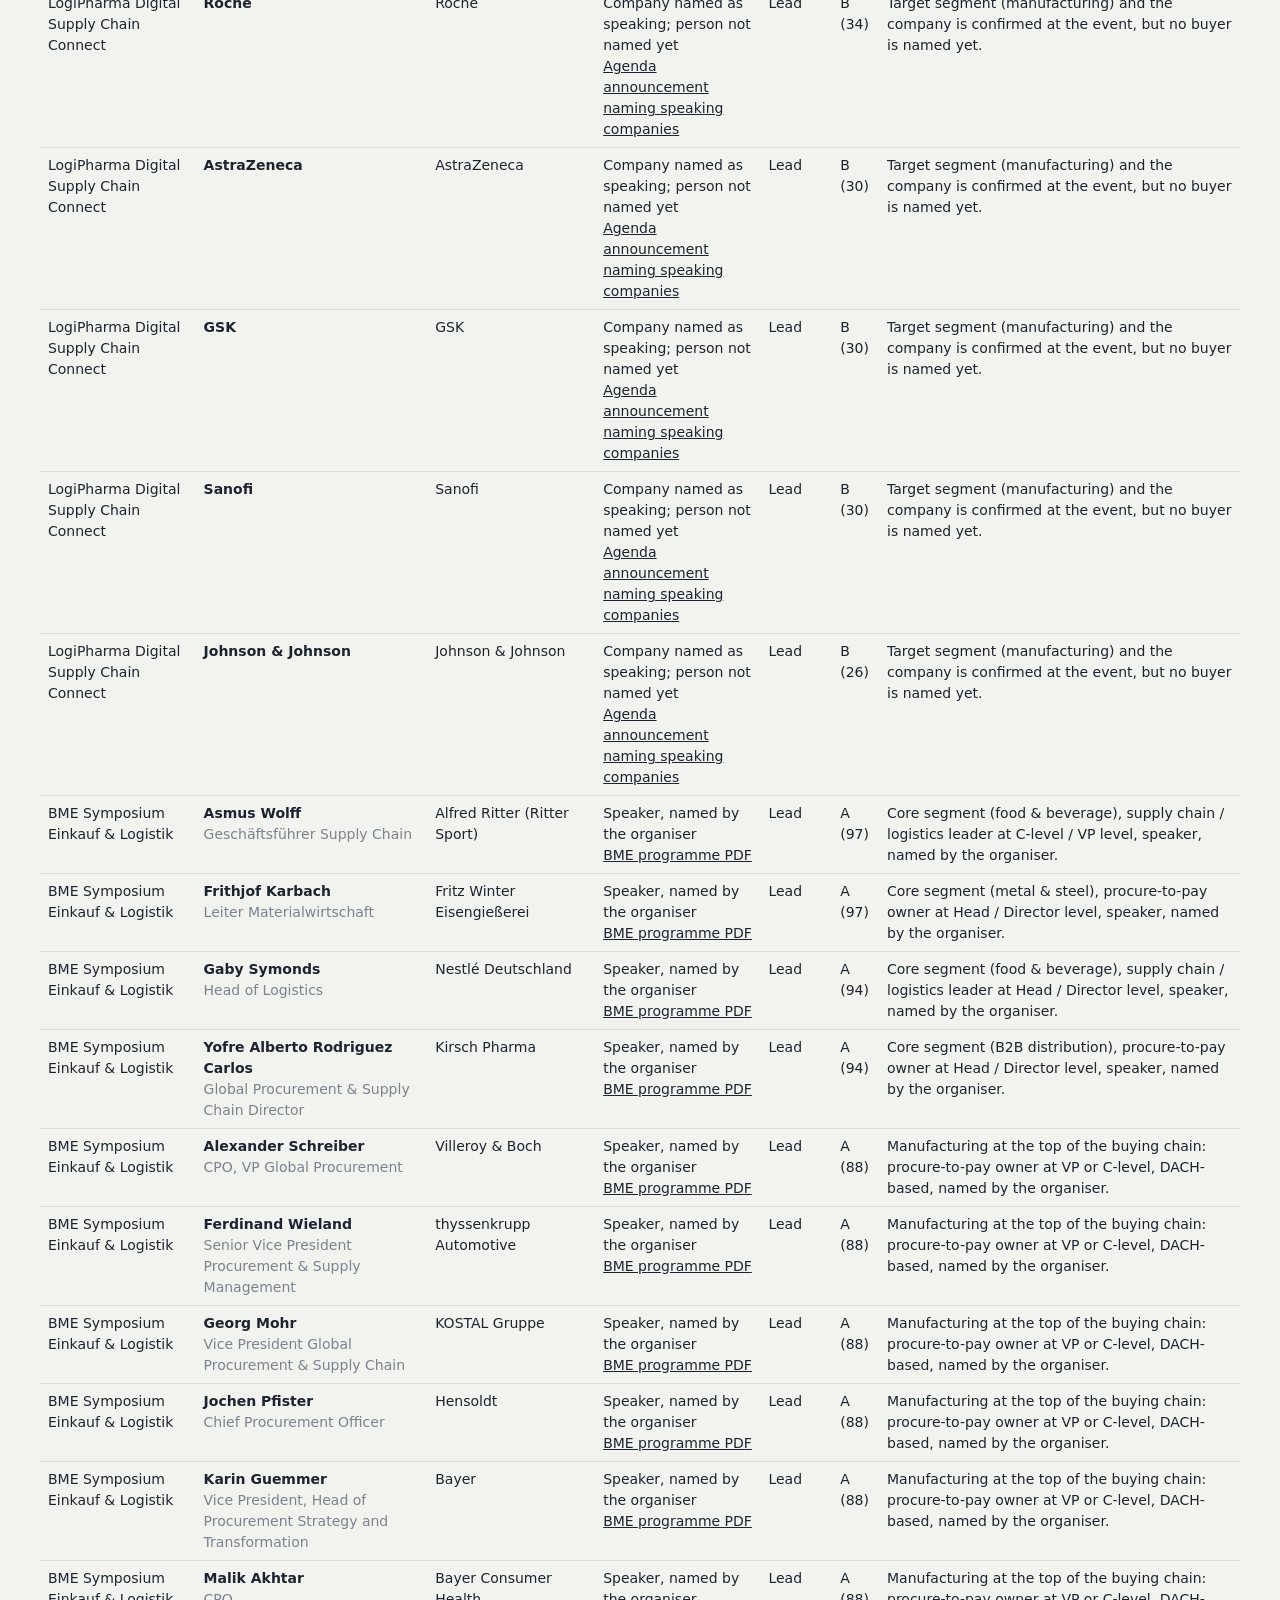
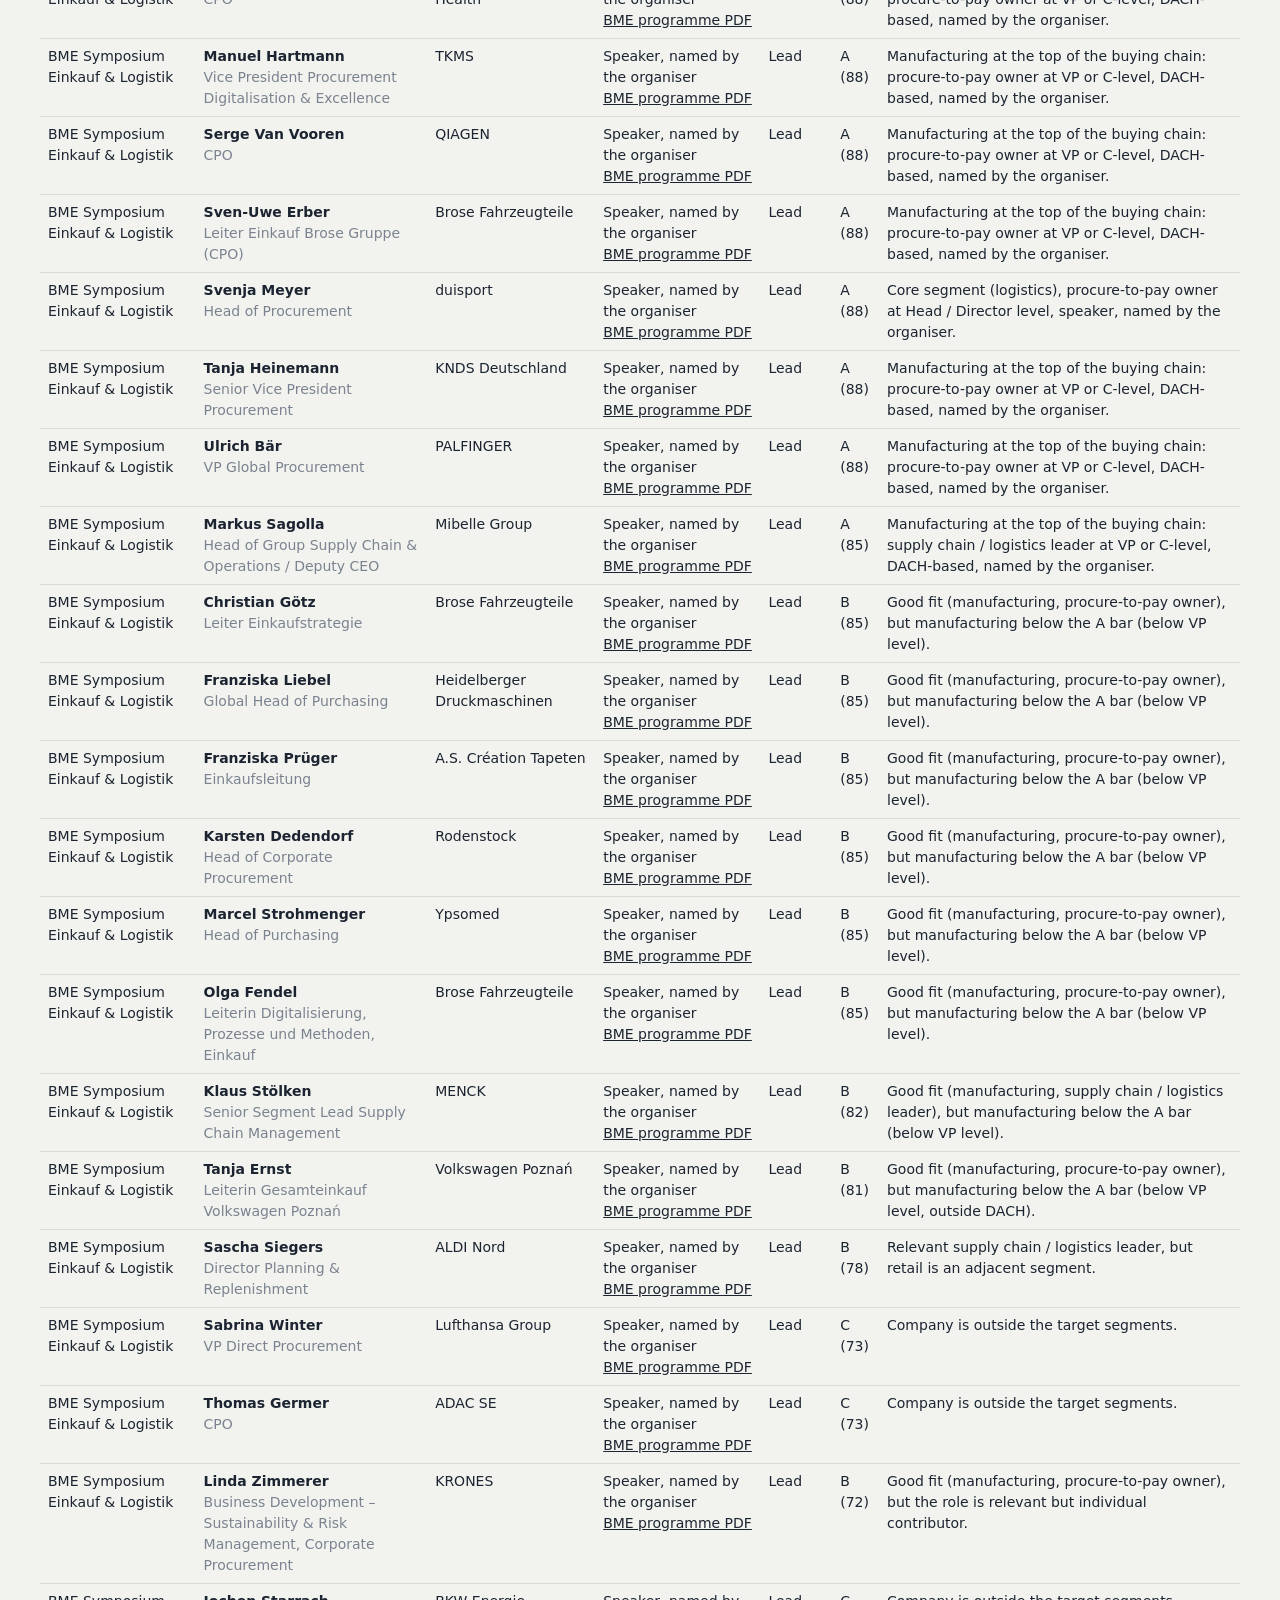
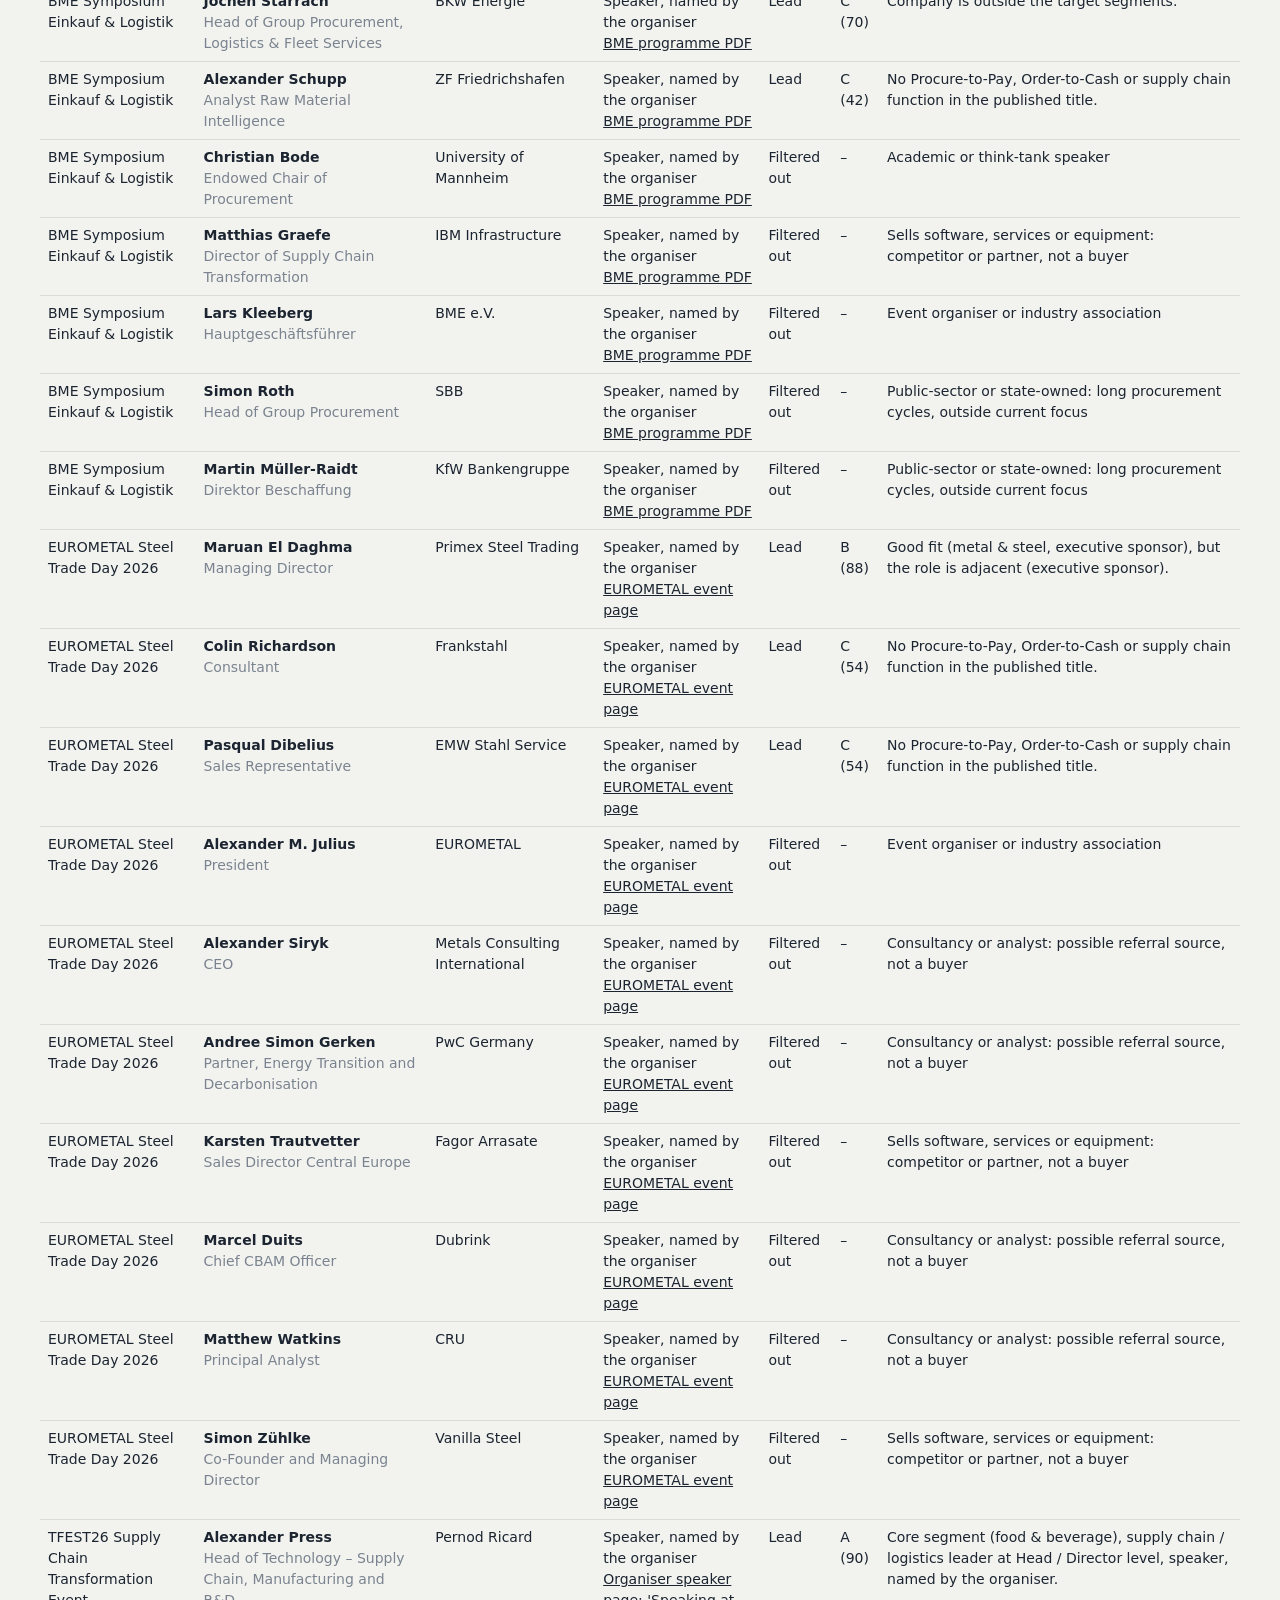
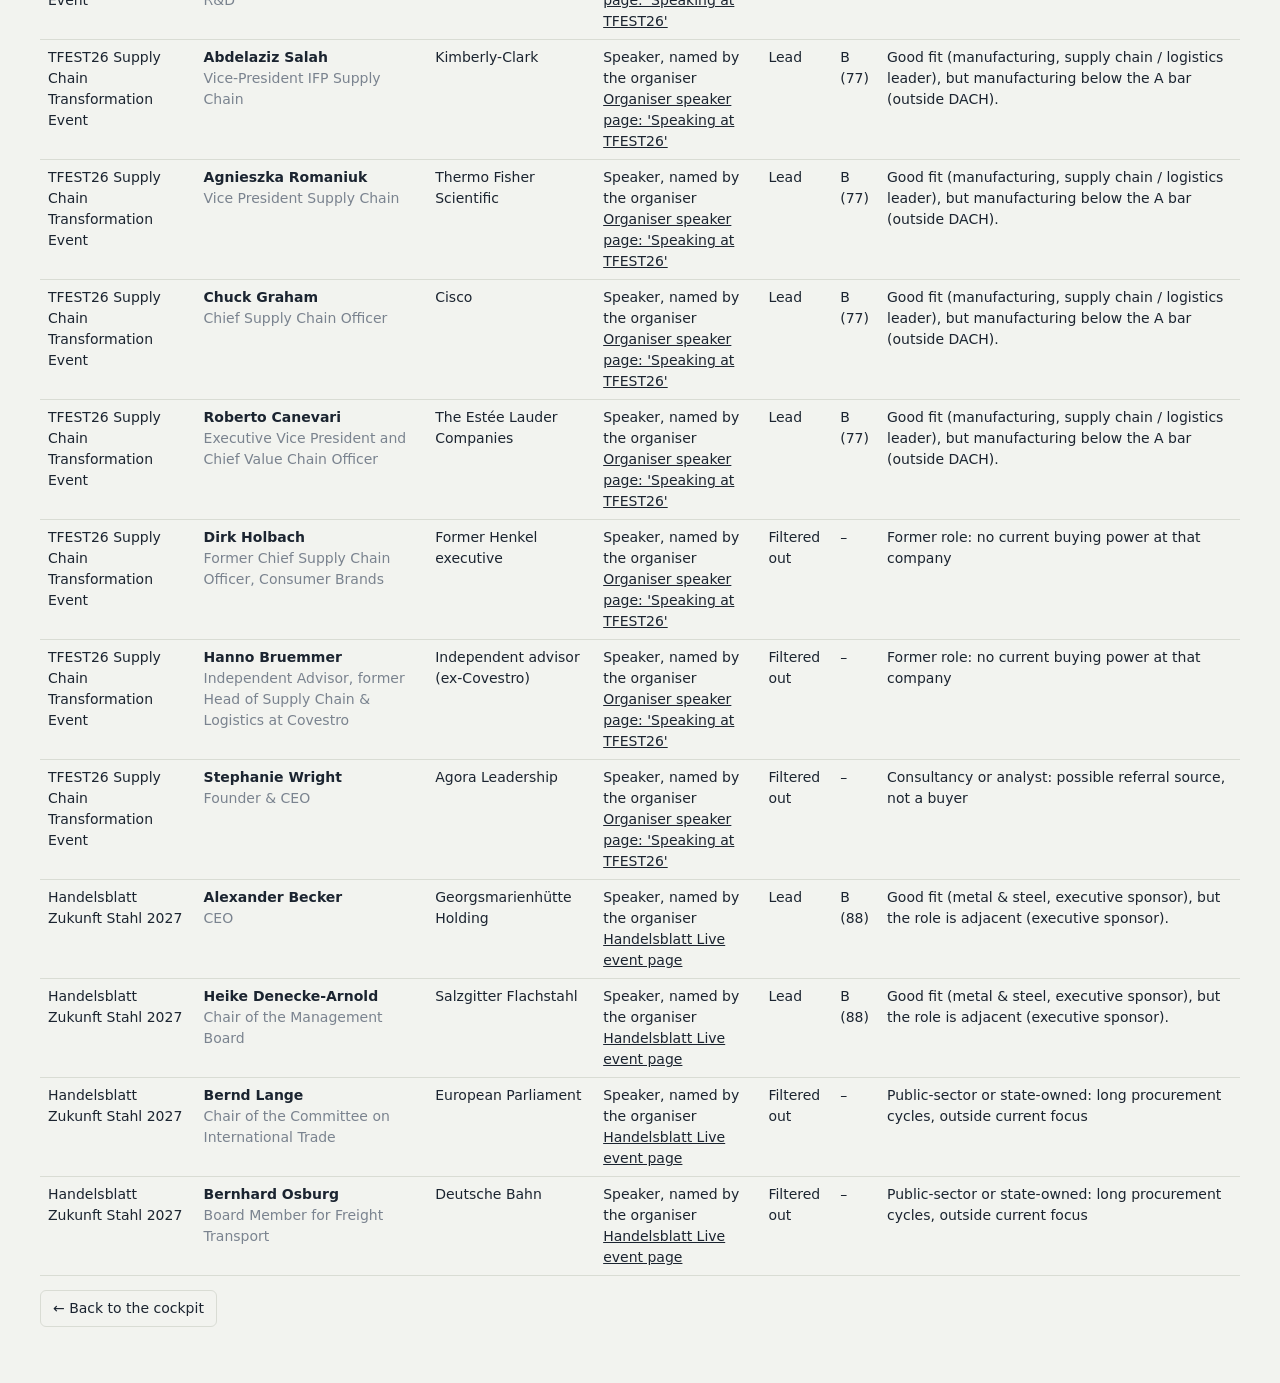
==== commit 2958234b: "Replace EP&SCE (2026 lineup on its 2027 page) with TFEST26, using only speakers the organiser marks " ====
--- a/evidence.html
+++ b/evidence.html
@@ -22,9 +22,9 @@
 <h1>Evidence table</h1>
 <p>Every record in the cockpit, with the public source that puts it at the event. Roles are exactly what the source states. Nobody is labelled an attendee: no public source lists attendees. Sources checked on 2026-10-16.</p>
 <h2>Tier rules</h2><ul><li><b>A</b>: Strong ICP + relevant senior role + strong event evidence. Core segment (metal, food, distribution, logistics) with a P2P, O2C or supply chain leader at Head level or above, named as a speaker. Manufacturing qualifies only at the top: VP or C-level, DACH-based, named by the organiser.</li><li><b>B</b>: Good company or role fit, but a weaker buying signal or weaker evidence: company-level or undated evidence, adjacent or junior role, manufacturing below the A bar, or retail.</li><li><b>C</b>: Weak ICP fit or low relevance: outside target segments, or no buying-relevant function in the published title.</li></ul>
-<h2>Events</h2><div class="wrap"><table><thead><tr><th>Event</th><th>Dates</th><th>City</th><th>Leads</th><th>Evidence</th></tr></thead><tbody><tr><td>EuroBLECH 2026</td><td>2026-10-20 to 2026-10-23</td><td>Hannover</td><td>1</td><td>Exhibiting companies confirmed on their own websites. Buyers attend as visitors, who are never published.</td></tr><tr><td>BVL Supply Chain CX 2026</td><td>2026-10-21 to 2026-10-22</td><td>Berlin</td><td>23</td><td>Speakers named with titles on the organiser&#x27;s 2026 speaker page. I captured the buyer-side speakers; most of the roughly 140 names are vendors, consultants and service providers.</td></tr><tr><td>European Manufacturing &amp; Supply Chain Summit</td><td>2026-11-03 to 2026-11-04</td><td>Munich</td><td>7</td><td>Speakers named on the organiser&#x27;s 2026 page (&#x27;speakers sneak peek&#x27;); one more on a third-party listing.</td></tr><tr><td>Supply Chain &amp; Logistics Transformation Summit</td><td>2026-11-12 to 2026-11-13</td><td>Munich</td><td>12</td><td>Speakers named on the organiser&#x27;s page for the November 2026 edition; the list itself carries no year, so treat as unconfirmed until the agenda is out.</td></tr><tr><td>LogiPharma Digital Supply Chain Connect</td><td>2026-11-17 to 2026-11-18</td><td>Frankfurt</td><td>6</td><td>Speaking companies named by the organiser; individual speakers not named yet.</td></tr><tr><td>Fi Europe 2026</td><td>2026-11-17 to 2026-11-19</td><td>Frankfurt</td><td>3</td><td>Exhibiting companies confirmed on their own websites, with stand numbers.</td></tr><tr><td>BME Symposium Einkauf &amp; Logistik</td><td>2026-11-18 to 2026-11-19</td><td>Berlin</td><td>31</td><td>Named speakers with titles in the organiser&#x27;s own programme PDF.</td></tr><tr><td>EUROMETAL Steel Trade Day 2026</td><td>2026-11-23 to 2026-11-24</td><td>Düsseldorf</td><td>3</td><td>Named speakers on the organiser&#x27;s page; more to be announced.</td></tr><tr><td>Handelsblatt Zukunft Stahl 2027</td><td>2027-03-17 to 2027-03-18</td><td>Essen</td><td>2</td><td>First confirmed 2027 speakers named by the organiser; more to be announced.</td></tr><tr><td>European Procurement &amp; Supply Chain Excellence Summit</td><td>2027-04-19 to 2027-04-20</td><td>Berlin</td><td>0</td><td>No names used. The organiser&#x27;s 2027 page still shows the April 2026 lineup, so the cockpit waits for an edition-specific speaker list.</td></tr></tbody></table></div>
-<h2>Records (110)</h2>
+<h2>Events</h2><div class="wrap"><table><thead><tr><th>Event</th><th>Dates</th><th>City</th><th>Leads</th><th>Evidence</th></tr></thead><tbody><tr><td>EuroBLECH 2026</td><td>2026-10-20 to 2026-10-23</td><td>Hannover</td><td>1</td><td>Exhibiting companies confirmed on their own websites. Buyers attend as visitors, who are never published.</td></tr><tr><td>BVL Supply Chain CX 2026</td><td>2026-10-21 to 2026-10-22</td><td>Berlin</td><td>23</td><td>Speakers named with titles on the organiser&#x27;s 2026 speaker page. I captured the buyer-side speakers; most of the roughly 140 names are vendors, consultants and service providers.</td></tr><tr><td>European Manufacturing &amp; Supply Chain Summit</td><td>2026-11-03 to 2026-11-04</td><td>Munich</td><td>7</td><td>Speakers named on the organiser&#x27;s 2026 page (&#x27;speakers sneak peek&#x27;); one more on a third-party listing.</td></tr><tr><td>Supply Chain &amp; Logistics Transformation Summit</td><td>2026-11-12 to 2026-11-13</td><td>Munich</td><td>12</td><td>Speakers named on the organiser&#x27;s page for the November 2026 edition; the list itself carries no year, so treat as unconfirmed until the agenda is out.</td></tr><tr><td>LogiPharma Digital Supply Chain Connect</td><td>2026-11-17 to 2026-11-18</td><td>Frankfurt</td><td>6</td><td>Speaking companies named by the organiser; individual speakers not named yet.</td></tr><tr><td>Fi Europe 2026</td><td>2026-11-17 to 2026-11-19</td><td>Frankfurt</td><td>3</td><td>Exhibiting companies confirmed on their own websites, with stand numbers.</td></tr><tr><td>BME Symposium Einkauf &amp; Logistik</td><td>2026-11-18 to 2026-11-19</td><td>Berlin</td><td>31</td><td>Named speakers with titles in the organiser&#x27;s own programme PDF.</td></tr><tr><td>EUROMETAL Steel Trade Day 2026</td><td>2026-11-23 to 2026-11-24</td><td>Düsseldorf</td><td>3</td><td>Named speakers on the organiser&#x27;s page; more to be announced.</td></tr><tr><td>TFEST26 Supply Chain Transformation Event</td><td>2026-12-01 to 2026-12-02</td><td>Berlin</td><td>5</td><td>Each speaker has an organiser page that states &#x27;Speaking at TFEST26&#x27; with a session slot; speakers who only &#x27;previously spoke&#x27; at TFEST24 or TFEST25 are not used.</td></tr><tr><td>Handelsblatt Zukunft Stahl 2027</td><td>2027-03-17 to 2027-03-18</td><td>Essen</td><td>2</td><td>First confirmed 2027 speakers named by the organiser; more to be announced.</td></tr></tbody></table></div>
+<h2>Records (118)</h2>
 <div class="wrap"><table><thead><tr><th>Event</th><th>Name and title</th><th>Company</th><th>Evidence</th><th>Bucket</th><th>Tier</th><th>Why</th></tr></thead>
-<tbody><tr><td>EuroBLECH 2026</td><td><b>Marcegaglia</b><br><span class=t>Hall 17, Stand B66</span></td><td>Marcegaglia</td><td>Exhibiting company, confirmed on its own website<br><a href='https://www.marcegaglia.com/officialwebsite/en/marcegaglia-a-euroblech-2026-lacciaio-prende-forma-ad-hannover/'>Marcegaglia EuroBLECH announcement</a></td><td>Lead</td><td>B (42)</td><td>Target segment (metal &amp; steel) and the company is confirmed at the event, but no buyer is named yet.</td></tr><tr><td>BVL Supply Chain CX 2026</td><td><b>Matthias Hülsmann</b><br><span class=t>Senior Vice President (E2E) Logistics</span></td><td>Bosch Mobility Aftermarket</td><td>Speaker, named by the organiser<br><a href='https://cx.bvl.de/en/speaker'>BVL Supply Chain CX 2026 speaker page (organiser)</a></td><td>Lead</td><td>A (94)</td><td>Core segment (B2B distribution), supply chain / logistics leader at C-level / VP level, speaker, named by the organiser.</td></tr><tr><td>BVL Supply Chain CX 2026</td><td><b>Oliver Schieritz</b><br><span class=t>Direktor Kundenservice &amp; Aftersales</span></td><td>Renault Deutschland</td><td>Speaker, named by the organiser<br><a href='https://cx.bvl.de/en/speaker'>BVL Supply Chain CX 2026 speaker page (organiser)</a></td><td>Lead</td><td>A (94)</td><td>Core segment (B2B distribution), order-to-cash owner at Head / Director level, speaker, named by the organiser.</td></tr><tr><td>BVL Supply Chain CX 2026</td><td><b>Andreas Kersch</b><br><span class=t>Managing Director</span></td><td>Wuppermann Stahl</td><td>Speaker, named by the organiser<br><a href='https://cx.bvl.de/en/speaker'>BVL Supply Chain CX 2026 speaker page (organiser)</a></td><td>Lead</td><td>B (88)</td><td>Good fit (metal &amp; steel, executive sponsor), but the role is adjacent (executive sponsor).</td></tr><tr><td>BVL Supply Chain CX 2026</td><td><b>Giancarlo Di Benedetto</b><br><span class=t>Global Category Manager Logistics</span></td><td>Aurubis</td><td>Speaker, named by the organiser<br><a href='https://cx.bvl.de/en/speaker'>BVL Supply Chain CX 2026 speaker page (organiser)</a></td><td>Lead</td><td>B (87)</td><td>Good fit (metal &amp; steel, supply chain / logistics leader), but the role is relevant but manager.</td></tr><tr><td>BVL Supply Chain CX 2026</td><td><b>Christine Mezger-Behan</b><br><span class=t>Senior Vice President Supply Chain Operations</span></td><td>KION Group</td><td>Speaker, named by the organiser<br><a href='https://cx.bvl.de/en/speaker'>BVL Supply Chain CX 2026 speaker page (organiser)</a></td><td>Lead</td><td>A (85)</td><td>Manufacturing at the top of the buying chain: supply chain / logistics leader at VP or C-level, DACH-based, named by the organiser.</td></tr><tr><td>BVL Supply Chain CX 2026</td><td><b>Felix Becker</b><br><span class=t>Vice President Global Supply Chain</span></td><td>Voith Turbo</td><td>Speaker, named by the organiser<br><a href='https://cx.bvl.de/en/speaker'>BVL Supply Chain CX 2026 speaker page (organiser)</a></td><td>Lead</td><td>A (85)</td><td>Manufacturing at the top of the buying chain: supply chain / logistics leader at VP or C-level, DACH-based, named by the organiser.</td></tr><tr><td>BVL Supply Chain CX 2026</td><td><b>Benjamin Stauch</b><br><span class=t>Head of Operational Order Management</span></td><td>MC-Bauchemie</td><td>Speaker, named by the organiser<br><a href='https://cx.bvl.de/en/speaker'>BVL Supply Chain CX 2026 speaker page (organiser)</a></td><td>Lead</td><td>B (85)</td><td>Good fit (manufacturing, order-to-cash owner), but manufacturing below the A bar (below VP level).</td></tr><tr><td>BVL Supply Chain CX 2026</td><td><b>Jens Birgersson</b><br><span class=t>CEO and Chairman of the Management Board</span></td><td>Brenntag</td><td>Speaker, named by the organiser<br><a href='https://cx.bvl.de/en/speaker'>BVL Supply Chain CX 2026 speaker page (organiser)</a></td><td>Lead</td><td>B (85)</td><td>Good fit (B2B distribution, executive sponsor), but the role is adjacent (executive sponsor).</td></tr><tr><td>BVL Supply Chain CX 2026</td><td><b>Martin Heider</b><br><span class=t>Leiter Einkauf logistischer Dienstleistungen Deutschland</span></td><td>Henkel</td><td>Speaker, named by the organiser<br><a href='https://cx.bvl.de/en/speaker'>BVL Supply Chain CX 2026 speaker page (organiser)</a></td><td>Lead</td><td>B (85)</td><td>Good fit (manufacturing, procure-to-pay owner), but manufacturing below the A bar (below VP level).</td></tr><tr><td>BVL Supply Chain CX 2026</td><td><b>Andreas Koetz</b><br><span class=t>Leiter Zentrales Supply Chain Management</span></td><td>ZF Friedrichshafen</td><td>Speaker, named by the organiser<br><a href='https://cx.bvl.de/en/speaker'>BVL Supply Chain CX 2026 speaker page (organiser)</a></td><td>Lead</td><td>B (82)</td><td>Good fit (manufacturing, supply chain / logistics leader), but manufacturing below the A bar (below VP level).</td></tr><tr><td>BVL Supply Chain CX 2026</td><td><b>Bart Meers</b><br><span class=t>Global Executive Head of Logistics, Warehousing</span></td><td>BSH Hausgeräte</td><td>Speaker, named by the organiser<br><a href='https://cx.bvl.de/en/speaker'>BVL Supply Chain CX 2026 speaker page (organiser)</a></td><td>Lead</td><td>B (82)</td><td>Good fit (manufacturing, supply chain / logistics leader), but manufacturing below the A bar (below VP level).</td></tr><tr><td>BVL Supply Chain CX 2026</td><td><b>Cristina-Maria Danila</b><br><span class=t>Head of Global Supply Chain &amp; Logistics</span></td><td>Covestro</td><td>Speaker, named by the organiser<br><a href='https://cx.bvl.de/en/speaker'>BVL Supply Chain CX 2026 speaker page (organiser)</a></td><td>Lead</td><td>B (82)</td><td>Good fit (manufacturing, supply chain / logistics leader), but manufacturing below the A bar (below VP level).</td></tr><tr><td>BVL Supply Chain CX 2026</td><td><b>Jan-Hinrich Brumloop</b><br><span class=t>Head of Technology &amp; Innovation</span></td><td>BLG LOGISTICS</td><td>Speaker, named by the organiser<br><a href='https://cx.bvl.de/en/speaker'>BVL Supply Chain CX 2026 speaker page (organiser)</a></td><td>Lead</td><td>B (79)</td><td>Good fit (logistics, transformation / digital lead), but the role is adjacent (transformation / digital lead).</td></tr><tr><td>BVL Supply Chain CX 2026</td><td><b>Markus Bangen</b><br><span class=t>CEO</span></td><td>duisport</td><td>Speaker, named by the organiser<br><a href='https://cx.bvl.de/en/speaker'>BVL Supply Chain CX 2026 speaker page (organiser)</a></td><td>Lead</td><td>B (79)</td><td>Good fit (logistics, executive sponsor), but the role is adjacent (executive sponsor).</td></tr><tr><td>BVL Supply Chain CX 2026</td><td><b>Martin Böhmer</b><br><span class=t>VP Global Technology</span></td><td>SSI SCHÄFER</td><td>Speaker, named by the organiser<br><a href='https://cx.bvl.de/en/speaker'>BVL Supply Chain CX 2026 speaker page (organiser)</a></td><td>Lead</td><td>B (79)</td><td>Good fit (manufacturing, transformation / digital lead), but the role is adjacent (transformation / digital lead).</td></tr><tr><td>BVL Supply Chain CX 2026</td><td><b>Igor Perzel</b><br><span class=t>Director Operations</span></td><td>Autodoc</td><td>Speaker, named by the organiser<br><a href='https://cx.bvl.de/en/speaker'>BVL Supply Chain CX 2026 speaker page (organiser)</a></td><td>Lead</td><td>B (78)</td><td>Relevant supply chain / logistics leader, but retail is an adjacent segment.</td></tr><tr><td>BVL Supply Chain CX 2026</td><td><b>Tobias Harzer</b><br><span class=t>Member of the Board of Management, Automation &amp; Warehouse Equipment</span></td><td>Jungheinrich</td><td>Speaker, named by the organiser<br><a href='https://cx.bvl.de/en/speaker'>BVL Supply Chain CX 2026 speaker page (organiser)</a></td><td>Lead</td><td>B (76)</td><td>Good fit (manufacturing, executive sponsor), but the role is adjacent (executive sponsor).</td></tr><tr><td>BVL Supply Chain CX 2026</td><td><b>Julien Weiß</b><br><span class=t>Automation &amp; Design Leader, IKEA Intralogistics Development</span></td><td>IKEA</td><td>Speaker, named by the organiser<br><a href='https://cx.bvl.de/en/speaker'>BVL Supply Chain CX 2026 speaker page (organiser)</a></td><td>Lead</td><td>B (74)</td><td>Relevant supply chain / logistics leader, but retail is an adjacent segment.</td></tr><tr><td>BVL Supply Chain CX 2026</td><td><b>Peter Maly</b><br><span class=t>Member of the Management Board</span></td><td>REWE Markt</td><td>Speaker, named by the organiser<br><a href='https://cx.bvl.de/en/speaker'>BVL Supply Chain CX 2026 speaker page (organiser)</a></td><td>Lead</td><td>C (72)</td><td>Retail is an adjacent segment and the title shows no buying-relevant function.</td></tr><tr><td>BVL Supply Chain CX 2026</td><td><b>Caner Can</b><br><span class=t>Intralogistics Developer</span></td><td>IKEA</td><td>Speaker, named by the organiser<br><a href='https://cx.bvl.de/en/speaker'>BVL Supply Chain CX 2026 speaker page (organiser)</a></td><td>Lead</td><td>B (61)</td><td>Relevant supply chain / logistics leader, but retail is an adjacent segment.</td></tr><tr><td>BVL Supply Chain CX 2026</td><td><b>Johannes Berg</b><br><span class=t>Director Corporate Affairs</span></td><td>HHLA</td><td>Speaker, named by the organiser<br><a href='https://cx.bvl.de/en/speaker'>BVL Supply Chain CX 2026 speaker page (organiser)</a></td><td>Lead</td><td>C (58)</td><td>No Procure-to-Pay, Order-to-Cash or supply chain function in the published title.</td></tr><tr><td>BVL Supply Chain CX 2026</td><td><b>Tobias Hartmann</b><br><span class=t>Team Lead SCM International</span></td><td>Kaufland</td><td>Speaker, named by the organiser<br><a href='https://cx.bvl.de/en/speaker'>BVL Supply Chain CX 2026 speaker page (organiser)</a></td><td>Lead</td><td>C (51)</td><td>Retail is an adjacent segment and the title shows no buying-relevant function.</td></tr><tr><td>BVL Supply Chain CX 2026</td><td><b>Aigul Zhalgassova</b><br><span class=t>Global Transport Management</span></td><td>Siemens</td><td>Speaker, named by the organiser<br><a href='https://cx.bvl.de/en/speaker'>BVL Supply Chain CX 2026 speaker page (organiser)</a></td><td>Lead</td><td>C (42)</td><td>No Procure-to-Pay, Order-to-Cash or supply chain function in the published title.</td></tr><tr><td>BVL Supply Chain CX 2026</td><td><b>Knut Alicke</b><br><span class=t>Senior Advisor</span></td><td>McKinsey</td><td>Speaker, named by the organiser<br><a href='https://cx.bvl.de/en/speaker'>BVL Supply Chain CX 2026 speaker page (organiser)</a></td><td>Filtered out</td><td>–</td><td>Consultancy or analyst: possible referral source, not a buyer</td></tr><tr><td>BVL Supply Chain CX 2026</td><td><b>Leonie Althaus</b><br><span class=t>Co-Founder &amp; CEO</span></td><td>traide AI</td><td>Speaker, named by the organiser<br><a href='https://cx.bvl.de/en/speaker'>BVL Supply Chain CX 2026 speaker page (organiser)</a></td><td>Filtered out</td><td>–</td><td>Sells software, services or equipment: competitor or partner, not a buyer</td></tr><tr><td>BVL Supply Chain CX 2026</td><td><b>Julia Arlinghaus</b><br><span class=t>Director, Institute of Production and Supply Chain Management</span></td><td>Universität St.Gallen</td><td>Speaker, named by the organiser<br><a href='https://cx.bvl.de/en/speaker'>BVL Supply Chain CX 2026 speaker page (organiser)</a></td><td>Filtered out</td><td>–</td><td>Academic or think-tank speaker</td></tr><tr><td>BVL Supply Chain CX 2026</td><td><b>AEB SE</b><br><span class=t></span></td><td>AEB SE</td><td>Sponsoring company<br><a href='https://www.luminik.io/events/bvl-supply-chain-cx-berlin-f1773cb8328b/attendees/'>Third-party listing of BVL sponsors</a></td><td>Filtered out</td><td>–</td><td>Sells software, services or equipment: competitor or partner, not a buyer</td></tr><tr><td>BVL Supply Chain CX 2026</td><td><b>TMG Consultants</b><br><span class=t></span></td><td>TMG Consultants</td><td>Sponsoring company<br><a href='https://www.luminik.io/events/bvl-supply-chain-cx-berlin-f1773cb8328b/attendees/'>Third-party listing of BVL sponsors</a></td><td>Filtered out</td><td>–</td><td>Consultancy or analyst: possible referral source, not a buyer</td></tr><tr><td>BVL Supply Chain CX 2026</td><td><b>TÜV Rheinland</b><br><span class=t></span></td><td>TÜV Rheinland</td><td>Sponsoring company<br><a href='https://www.luminik.io/events/bvl-supply-chain-cx-berlin-f1773cb8328b/attendees/'>Third-party listing of BVL sponsors</a></td><td>Filtered out</td><td>–</td><td>Sells software, services or equipment: competitor or partner, not a buyer</td></tr><tr><td>BVL Supply Chain CX 2026</td><td><b>XPROMA</b><br><span class=t></span></td><td>XPROMA</td><td>Sponsoring company<br><a href='https://www.luminik.io/events/bvl-supply-chain-cx-berlin-f1773cb8328b/attendees/'>Third-party listing of BVL sponsors</a></td><td>Filtered out</td><td>–</td><td>Consultancy or analyst: possible referral source, not a buyer</td></tr><tr><td>European Manufacturing &amp; Supply Chain Summit</td><td><b>Yelli Ayala</b><br><span class=t>SVP Group – OpEx, OHS &amp; CAPEX</span></td><td>AGRANA</td><td>Speaker, named by the organiser<br><a href='https://ems-scms.com/live/en/page/home'>Summit organiser page (speakers sneak peek)</a></td><td>Lead</td><td>A (97)</td><td>Core segment (food &amp; beverage), supply chain / logistics leader at C-level / VP level, speaker, named by the organiser.</td></tr><tr><td>European Manufacturing &amp; Supply Chain Summit</td><td><b>Kiril Kirilov</b><br><span class=t>Plant Director</span></td><td>Mondelēz International</td><td>Speaker, named by the organiser<br><a href='https://ems-scms.com/live/en/page/home'>Summit organiser page (speakers sneak peek)</a></td><td>Lead</td><td>A (86)</td><td>Core segment (food &amp; beverage), supply chain / logistics leader at Head / Director level, speaker, named by the organiser.</td></tr><tr><td>European Manufacturing &amp; Supply Chain Summit</td><td><b>Winfried Rockensteiner</b><br><span class=t>Global Vice President Logistics, Bosch Powertrain Solutions</span></td><td>Robert Bosch</td><td>Speaker, named by the organiser<br><a href='https://ems-scms.com/live/en/page/home'>Summit organiser page (speakers sneak peek)</a></td><td>Lead</td><td>A (85)</td><td>Manufacturing at the top of the buying chain: supply chain / logistics leader at VP or C-level, DACH-based, named by the organiser.</td></tr><tr><td>European Manufacturing &amp; Supply Chain Summit</td><td><b>Biljana Visnjicki</b><br><span class=t>Director, Global Supply Chain Digital Transformation</span></td><td>Henkel</td><td>Speaker, named by the organiser<br><a href='https://ems-scms.com/live/en/page/home'>Summit organiser page (speakers sneak peek)</a></td><td>Lead</td><td>B (82)</td><td>Good fit (manufacturing, supply chain / logistics leader), but manufacturing below the A bar (below VP level).</td></tr><tr><td>European Manufacturing &amp; Supply Chain Summit</td><td><b>Sandrine Torandell</b><br><span class=t>Operations Director</span></td><td>L&#x27;Oréal</td><td>Speaker, named by the organiser<br><a href='https://ems-scms.com/live/en/page/home'>Summit organiser page (speakers sneak peek)</a></td><td>Lead</td><td>B (78)</td><td>Good fit (manufacturing, supply chain / logistics leader), but manufacturing below the A bar (below VP level, outside DACH).</td></tr><tr><td>European Manufacturing &amp; Supply Chain Summit</td><td><b>Nanda Kishore</b><br><span class=t>Director Supply Chain &amp; Procurement Europe &amp; APAC</span></td><td>Beaufort</td><td>Speaker, named on a third-party listing of the programme<br><a href='https://www.luminik.io/events/ems-scms-summit-munich/'>Third-party listing of summit speakers</a></td><td>Lead</td><td>C (60)</td><td>Company is outside the target segments.</td></tr><tr><td>European Manufacturing &amp; Supply Chain Summit</td><td><b>Alfonso Zoia</b><br><span class=t>Head of Industrial Manufacturing Engineering</span></td><td>Electrolux Group</td><td>Speaker, named by the organiser<br><a href='https://ems-scms.com/live/en/page/home'>Summit organiser page (speakers sneak peek)</a></td><td>Lead</td><td>C (51)</td><td>No Procure-to-Pay, Order-to-Cash or supply chain function in the published title.</td></tr><tr><td>Supply Chain &amp; Logistics Transformation Summit</td><td><b>Andreas Walz</b><br><span class=t>Head of Supply Chain and Logistics</span></td><td>E.G.O. Europe</td><td>Speaker on the organiser&#x27;s event page, list not dated<br><a href='https://www.key-notion.com/supply-chain-logistics-transformation-summit-munich-2026'>Organiser event page (speaker list not dated)</a></td><td>Lead</td><td>B (79)</td><td>Good fit (manufacturing, supply chain / logistics leader), but the evidence is weaker (speaker on the organiser&#x27;s event page, list not dated) and manufacturing below the A bar (below VP level, named only on a third-party listing).</td></tr><tr><td>Supply Chain &amp; Logistics Transformation Summit</td><td><b>Anna-Leona Breidbach</b><br><span class=t>Head of Center of Excellence EMLA, Supply Chain &amp; Logistics</span></td><td>Covestro</td><td>Speaker on the organiser&#x27;s event page, list not dated<br><a href='https://www.key-notion.com/supply-chain-logistics-transformation-summit-munich-2026'>Organiser event page (speaker list not dated)</a></td><td>Lead</td><td>B (79)</td><td>Good fit (manufacturing, supply chain / logistics leader), but the evidence is weaker (speaker on the organiser&#x27;s event page, list not dated) and manufacturing below the A bar (below VP level, named only on a third-party listing).</td></tr><tr><td>Supply Chain &amp; Logistics Transformation Summit</td><td><b>Candy Weiß-Thieme</b><br><span class=t>Global Supply Chain Director E-Commerce</span></td><td>Beiersdorf</td><td>Speaker on the organiser&#x27;s event page, list not dated<br><a href='https://www.key-notion.com/supply-chain-logistics-transformation-summit-munich-2026'>Organiser event page (speaker list not dated)</a></td><td>Lead</td><td>B (79)</td><td>Good fit (manufacturing, supply chain / logistics leader), but the evidence is weaker (speaker on the organiser&#x27;s event page, list not dated) and manufacturing below the A bar (below VP level, named only on a third-party listing).</td></tr><tr><td>Supply Chain &amp; Logistics Transformation Summit</td><td><b>Florian Kaesen</b><br><span class=t>Director Supply Chain</span></td><td>Intel Germany</td><td>Speaker on the organiser&#x27;s event page, list not dated<br><a href='https://www.key-notion.com/supply-chain-logistics-transformation-summit-munich-2026'>Organiser event page (speaker list not dated)</a></td><td>Lead</td><td>B (79)</td><td>Good fit (manufacturing, supply chain / logistics leader), but the evidence is weaker (speaker on the organiser&#x27;s event page, list not dated) and manufacturing below the A bar (below VP level, named only on a third-party listing).</td></tr><tr><td>Supply Chain &amp; Logistics Transformation Summit</td><td><b>Immanuel Söllner</b><br><span class=t>Director Supply Chain Planning Southeastern Europe</span></td><td>Miele</td><td>Speaker on the organiser&#x27;s event page, list not dated<br><a href='https://www.key-notion.com/supply-chain-logistics-transformation-summit-munich-2026'>Organiser event page (speaker list not dated)</a></td><td>Lead</td><td>B (79)</td><td>Good fit (manufacturing, supply chain / logistics leader), but the evidence is weaker (speaker on the organiser&#x27;s event page, list not dated) and manufacturing below the A bar (below VP level, named only on a third-party listing).</td></tr><tr><td>Supply Chain &amp; Logistics Transformation Summit</td><td><b>Pavel Sinelnik</b><br><span class=t>D2C Supply Chain Development Director</span></td><td>Electrolux Group</td><td>Speaker on the organiser&#x27;s event page, list not dated<br><a href='https://www.key-notion.com/supply-chain-logistics-transformation-summit-munich-2026'>Organiser event page (speaker list not dated)</a></td><td>Lead</td><td>B (75)</td><td>Good fit (manufacturing, supply chain / logistics leader), but the evidence is weaker (speaker on the organiser&#x27;s event page, list not dated) and manufacturing below the A bar (below VP level, outside DACH, named only on a third-party listing).</td></tr><tr><td>Supply Chain &amp; Logistics Transformation Summit</td><td><b>Arjun Varma</b><br><span class=t>Group Head – Supply Chain Strategy &amp; Transformation</span></td><td>Apollo Tyres</td><td>Speaker on the organiser&#x27;s event page, list not dated<br><a href='https://www.key-notion.com/supply-chain-logistics-transformation-summit-munich-2026'>Organiser event page (speaker list not dated)</a></td><td>Lead</td><td>B (71)</td><td>Good fit (manufacturing, supply chain / logistics leader), but the evidence is weaker (speaker on the organiser&#x27;s event page, list not dated) and manufacturing below the A bar (below VP level, outside DACH, named only on a third-party listing).</td></tr><tr><td>Supply Chain &amp; Logistics Transformation Summit</td><td><b>Guilherme Pereira</b><br><span class=t>Global Principal, Digital Technology Solutions – Supply Chain &amp; Operations</span></td><td>Ingredion</td><td>Speaker on the organiser&#x27;s event page, list not dated<br><a href='https://www.key-notion.com/supply-chain-logistics-transformation-summit-munich-2026'>Organiser event page (speaker list not dated)</a></td><td>Lead</td><td>B (70)</td><td>Good fit (food &amp; beverage, supply chain / logistics leader), but the evidence is weaker (speaker on the organiser&#x27;s event page, list not dated) and the role is relevant but individual contributor.</td></tr><tr><td>Supply Chain &amp; Logistics Transformation Summit</td><td><b>Ashish Chandra Saxena</b><br><span class=t>Global Capability Owner, Customer Targeting &amp; Engagement Planning</span></td><td>Boehringer Ingelheim</td><td>Speaker on the organiser&#x27;s event page, list not dated<br><a href='https://www.key-notion.com/supply-chain-logistics-transformation-summit-munich-2026'>Organiser event page (speaker list not dated)</a></td><td>Lead</td><td>B (66)</td><td>Good fit (manufacturing, supply chain / logistics leader), but the evidence is weaker (speaker on the organiser&#x27;s event page, list not dated) and the role is relevant but individual contributor.</td></tr><tr><td>Supply Chain &amp; Logistics Transformation Summit</td><td><b>Enno Ogniwek</b><br><span class=t>Senior Supply Chain Strategy Manager</span></td><td>Shell</td><td>Speaker on the organiser&#x27;s event page, list not dated<br><a href='https://www.key-notion.com/supply-chain-logistics-transformation-summit-munich-2026'>Organiser event page (speaker list not dated)</a></td><td>Lead</td><td>C (53)</td><td>Company is outside the target segments.</td></tr><tr><td>Supply Chain &amp; Logistics Transformation Summit</td><td><b>Peter Seitel</b><br><span class=t>Director Production Services (summit chair)</span></td><td>Merck</td><td>Speaker on the organiser&#x27;s event page, list not dated<br><a href='https://www.key-notion.com/supply-chain-logistics-transformation-summit-munich-2026'>Organiser event page (speaker list not dated)</a></td><td>Lead</td><td>C (52)</td><td>No Procure-to-Pay, Order-to-Cash or supply chain function in the published title.</td></tr><tr><td>Supply Chain &amp; Logistics Transformation Summit</td><td><b>Morgan Lasrado</b><br><span class=t>Principal, Programs &amp; Portfolios</span></td><td>Zalando</td><td>Speaker on the organiser&#x27;s event page, list not dated<br><a href='https://www.key-notion.com/supply-chain-logistics-transformation-summit-munich-2026'>Organiser event page (speaker list not dated)</a></td><td>Lead</td><td>C (35)</td><td>Retail is an adjacent segment and the title shows no buying-relevant function.</td></tr><tr><td>Supply Chain &amp; Logistics Transformation Summit</td><td><b>Ceylan Uensal</b><br><span class=t>Managing Director</span></td><td>Women in Logistics</td><td>Speaker on the organiser&#x27;s event page, list not dated<br><a href='https://www.key-notion.com/supply-chain-logistics-transformation-summit-munich-2026'>Organiser event page (speaker list not dated)</a></td><td>Filtered out</td><td>–</td><td>Event organiser or industry association</td></tr><tr><td>Fi Europe 2026</td><td><b>Jeppe Sand Laursen</b><br><span class=t>Head of Sales, Functional Nutrition</span></td><td>Arla Foods Ingredients</td><td>Named on the exhibitor&#x27;s own event page<br><a href='https://www.arlafoodsingredients.com/about/upcoming-events/fi-europe-2026/'>Arla Foods Ingredients event page</a></td><td>Lead</td><td>C (59)</td><td>No Procure-to-Pay, Order-to-Cash or supply chain function in the published title.</td></tr><tr><td>Fi Europe 2026</td><td><b>Arla Foods Ingredients</b><br><span class=t>Stand 30J94, Hall 3</span></td><td>Arla Foods Ingredients</td><td>Exhibiting company, confirmed on its own website<br><a href='https://www.arlafoodsingredients.com/about/upcoming-events/fi-europe-2026/'>Arla Foods Ingredients event page</a></td><td>Lead</td><td>B (42)</td><td>Target segment (food &amp; beverage) and the company is confirmed at the event, but no buyer is named yet.</td></tr><tr><td>Fi Europe 2026</td><td><b>Bouwhuis Enthoven</b><br><span class=t>Stand 31N76</span></td><td>Bouwhuis Enthoven</td><td>Exhibiting company, confirmed on its own website<br><a href='https://l.feathr.co/fi-europe-2026-page-bouwhuis-enthoven-bv'>Bouwhuis Enthoven exhibitor invitation</a></td><td>Lead</td><td>B (39)</td><td>Target segment (B2B distribution) and the company is confirmed at the event, but no buyer is named yet.</td></tr><tr><td>LogiPharma Digital Supply Chain Connect</td><td><b>Merck</b><br><span class=t></span></td><td>Merck</td><td>Company named as speaking; person not named yet<br><a href='https://manufacturingchemist.com/logipharma-digital-supply-chain-connect-announces-2026-agenda'>Agenda announcement naming speaking companies</a></td><td>Lead</td><td>B (34)</td><td>Target segment (manufacturing) and the company is confirmed at the event, but no buyer is named yet.</td></tr><tr><td>LogiPharma Digital Supply Chain Connect</td><td><b>Roche</b><br><span class=t></span></td><td>Roche</td><td>Company named as speaking; person not named yet<br><a href='https://manufacturingchemist.com/logipharma-digital-supply-chain-connect-announces-2026-agenda'>Agenda announcement naming speaking companies</a></td><td>Lead</td><td>B (34)</td><td>Target segment (manufacturing) and the company is confirmed at the event, but no buyer is named yet.</td></tr><tr><td>LogiPharma Digital Supply Chain Connect</td><td><b>AstraZeneca</b><br><span class=t></span></td><td>AstraZeneca</td><td>Company named as speaking; person not named yet<br><a href='https://manufacturingchemist.com/logipharma-digital-supply-chain-connect-announces-2026-agenda'>Agenda announcement naming speaking companies</a></td><td>Lead</td><td>B (30)</td><td>Target segment (manufacturing) and the company is confirmed at the event, but no buyer is named yet.</td></tr><tr><td>LogiPharma Digital Supply Chain Connect</td><td><b>GSK</b><br><span class=t></span></td><td>GSK</td><td>Company named as speaking; person not named yet<br><a href='https://manufacturingchemist.com/logipharma-digital-supply-chain-connect-announces-2026-agenda'>Agenda announcement naming speaking companies</a></td><td>Lead</td><td>B (30)</td><td>Target segment (manufacturing) and the company is confirmed at the event, but no buyer is named yet.</td></tr><tr><td>LogiPharma Digital Supply Chain Connect</td><td><b>Sanofi</b><br><span class=t></span></td><td>Sanofi</td><td>Company named as speaking; person not named yet<br><a href='https://manufacturingchemist.com/logipharma-digital-supply-chain-connect-announces-2026-agenda'>Agenda announcement naming speaking companies</a></td><td>Lead</td><td>B (30)</td><td>Target segment (manufacturing) and the company is confirmed at the event, but no buyer is named yet.</td></tr><tr><td>LogiPharma Digital Supply Chain Connect</td><td><b>Johnson &amp; Johnson</b><br><span class=t></span></td><td>Johnson &amp; Johnson</td><td>Company named as speaking; person not named yet<br><a href='https://manufacturingchemist.com/logipharma-digital-supply-chain-connect-announces-2026-agenda'>Agenda announcement naming speaking companies</a></td><td>Lead</td><td>B (26)</td><td>Target segment (manufacturing) and the company is confirmed at the event, but no buyer is named yet.</td></tr><tr><td>BME Symposium Einkauf &amp; Logistik</td><td><b>Asmus Wolff</b><br><span class=t>Geschäftsführer Supply Chain</span></td><td>Alfred Ritter (Ritter Sport)</td><td>Speaker, named by the organiser<br><a href='https://a.storyblok.com/f/104752/x/f35c82985f/bme-symposium-2026-premail.pdf'>BME programme PDF</a></td><td>Lead</td><td>A (97)</td><td>Core segment (food &amp; beverage), supply chain / logistics leader at C-level / VP level, speaker, named by the organiser.</td></tr><tr><td>BME Symposium Einkauf &amp; Logistik</td><td><b>Frithjof Karbach</b><br><span class=t>Leiter Materialwirtschaft</span></td><td>Fritz Winter Eisengießerei</td><td>Speaker, named by the organiser<br><a href='https://a.storyblok.com/f/104752/x/f35c82985f/bme-symposium-2026-premail.pdf'>BME programme PDF</a></td><td>Lead</td><td>A (97)</td><td>Core segment (metal &amp; steel), procure-to-pay owner at Head / Director level, speaker, named by the organiser.</td></tr><tr><td>BME Symposium Einkauf &amp; Logistik</td><td><b>Gaby Symonds</b><br><span class=t>Head of Logistics</span></td><td>Nestlé Deutschland</td><td>Speaker, named by the organiser<br><a href='https://a.storyblok.com/f/104752/x/f35c82985f/bme-symposium-2026-premail.pdf'>BME programme PDF</a></td><td>Lead</td><td>A (94)</td><td>Core segment (food &amp; beverage), supply chain / logistics leader at Head / Director level, speaker, named by the organiser.</td></tr><tr><td>BME Symposium Einkauf &amp; Logistik</td><td><b>Yofre Alberto Rodriguez Carlos</b><br><span class=t>Global Procurement &amp; Supply Chain Director</span></td><td>Kirsch Pharma</td><td>Speaker, named by the organiser<br><a href='https://a.storyblok.com/f/104752/x/f35c82985f/bme-symposium-2026-premail.pdf'>BME programme PDF</a></td><td>Lead</td><td>A (94)</td><td>Core segment (B2B distribution), procure-to-pay owner at Head / Director level, speaker, named by the organiser.</td></tr><tr><td>BME Symposium Einkauf &amp; Logistik</td><td><b>Alexander Schreiber</b><br><span class=t>CPO, VP Global Procurement</span></td><td>Villeroy &amp; Boch</td><td>Speaker, named by the organiser<br><a href='https://a.storyblok.com/f/104752/x/f35c82985f/bme-symposium-2026-premail.pdf'>BME programme PDF</a></td><td>Lead</td><td>A (88)</td><td>Manufacturing at the top of the buying chain: procure-to-pay owner at VP or C-level, DACH-based, named by the organiser.</td></tr><tr><td>BME Symposium Einkauf &amp; Logistik</td><td><b>Ferdinand Wieland</b><br><span class=t>Senior Vice President Procurement &amp; Supply Management</span></td><td>thyssenkrupp Automotive</td><td>Speaker, named by the organiser<br><a href='https://a.storyblok.com/f/104752/x/f35c82985f/bme-symposium-2026-premail.pdf'>BME programme PDF</a></td><td>Lead</td><td>A (88)</td><td>Manufacturing at the top of the buying chain: procure-to-pay owner at VP or C-level, DACH-based, named by the organiser.</td></tr><tr><td>BME Symposium Einkauf &amp; Logistik</td><td><b>Georg Mohr</b><br><span class=t>Vice President Global Procurement &amp; Supply Chain</span></td><td>KOSTAL Gruppe</td><td>Speaker, named by the organiser<br><a href='https://a.storyblok.com/f/104752/x/f35c82985f/bme-symposium-2026-premail.pdf'>BME programme PDF</a></td><td>Lead</td><td>A (88)</td><td>Manufacturing at the top of the buying chain: procure-to-pay owner at VP or C-level, DACH-based, named by the organiser.</td></tr><tr><td>BME Symposium Einkauf &amp; Logistik</td><td><b>Jochen Pfister</b><br><span class=t>Chief Procurement Officer</span></td><td>Hensoldt</td><td>Speaker, named by the organiser<br><a href='https://a.storyblok.com/f/104752/x/f35c82985f/bme-symposium-2026-premail.pdf'>BME programme PDF</a></td><td>Lead</td><td>A (88)</td><td>Manufacturing at the top of the buying chain: procure-to-pay owner at VP or C-level, DACH-based, named by the organiser.</td></tr><tr><td>BME Symposium Einkauf &amp; Logistik</td><td><b>Karin Guemmer</b><br><span class=t>Vice President, Head of Procurement Strategy and Transformation</span></td><td>Bayer</td><td>Speaker, named by the organiser<br><a href='https://a.storyblok.com/f/104752/x/f35c82985f/bme-symposium-2026-premail.pdf'>BME programme PDF</a></td><td>Lead</td><td>A (88)</td><td>Manufacturing at the top of the buying chain: procure-to-pay owner at VP or C-level, DACH-based, named by the organiser.</td></tr><tr><td>BME Symposium Einkauf &amp; Logistik</td><td><b>Malik Akhtar</b><br><span class=t>CPO</span></td><td>Bayer Consumer Health</td><td>Speaker, named by the organiser<br><a href='https://a.storyblok.com/f/104752/x/f35c82985f/bme-symposium-2026-premail.pdf'>BME programme PDF</a></td><td>Lead</td><td>A (88)</td><td>Manufacturing at the top of the buying chain: procure-to-pay owner at VP or C-level, DACH-based, named by the organiser.</td></tr><tr><td>BME Symposium Einkauf &amp; Logistik</td><td><b>Manuel Hartmann</b><br><span class=t>Vice President Procurement Digitalisation &amp; Excellence</span></td><td>TKMS</td><td>Speaker, named by the organiser<br><a href='https://a.storyblok.com/f/104752/x/f35c82985f/bme-symposium-2026-premail.pdf'>BME programme PDF</a></td><td>Lead</td><td>A (88)</td><td>Manufacturing at the top of the buying chain: procure-to-pay owner at VP or C-level, DACH-based, named by the organiser.</td></tr><tr><td>BME Symposium Einkauf &amp; Logistik</td><td><b>Serge Van Vooren</b><br><span class=t>CPO</span></td><td>QIAGEN</td><td>Speaker, named by the organiser<br><a href='https://a.storyblok.com/f/104752/x/f35c82985f/bme-symposium-2026-premail.pdf'>BME programme PDF</a></td><td>Lead</td><td>A (88)</td><td>Manufacturing at the top of the buying chain: procure-to-pay owner at VP or C-level, DACH-based, named by the organiser.</td></tr><tr><td>BME Symposium Einkauf &amp; Logistik</td><td><b>Sven-Uwe Erber</b><br><span class=t>Leiter Einkauf Brose Gruppe (CPO)</span></td><td>Brose Fahrzeugteile</td><td>Speaker, named by the organiser<br><a href='https://a.storyblok.com/f/104752/x/f35c82985f/bme-symposium-2026-premail.pdf'>BME programme PDF</a></td><td>Lead</td><td>A (88)</td><td>Manufacturing at the top of the buying chain: procure-to-pay owner at VP or C-level, DACH-based, named by the organiser.</td></tr><tr><td>BME Symposium Einkauf &amp; Logistik</td><td><b>Svenja Meyer</b><br><span class=t>Head of Procurement</span></td><td>duisport</td><td>Speaker, named by the organiser<br><a href='https://a.storyblok.com/f/104752/x/f35c82985f/bme-symposium-2026-premail.pdf'>BME programme PDF</a></td><td>Lead</td><td>A (88)</td><td>Core segment (logistics), procure-to-pay owner at Head / Director level, speaker, named by the organiser.</td></tr><tr><td>BME Symposium Einkauf &amp; Logistik</td><td><b>Tanja Heinemann</b><br><span class=t>Senior Vice President Procurement</span></td><td>KNDS Deutschland</td><td>Speaker, named by the organiser<br><a href='https://a.storyblok.com/f/104752/x/f35c82985f/bme-symposium-2026-premail.pdf'>BME programme PDF</a></td><td>Lead</td><td>A (88)</td><td>Manufacturing at the top of the buying chain: procure-to-pay owner at VP or C-level, DACH-based, named by the organiser.</td></tr><tr><td>BME Symposium Einkauf &amp; Logistik</td><td><b>Ulrich Bär</b><br><span class=t>VP Global Procurement</span></td><td>PALFINGER</td><td>Speaker, named by the organiser<br><a href='https://a.storyblok.com/f/104752/x/f35c82985f/bme-symposium-2026-premail.pdf'>BME programme PDF</a></td><td>Lead</td><td>A (88)</td><td>Manufacturing at the top of the buying chain: procure-to-pay owner at VP or C-level, DACH-based, named by the organiser.</td></tr><tr><td>BME Symposium Einkauf &amp; Logistik</td><td><b>Markus Sagolla</b><br><span class=t>Head of Group Supply Chain &amp; Operations / Deputy CEO</span></td><td>Mibelle Group</td><td>Speaker, named by the organiser<br><a href='https://a.storyblok.com/f/104752/x/f35c82985f/bme-symposium-2026-premail.pdf'>BME programme PDF</a></td><td>Lead</td><td>A (85)</td><td>Manufacturing at the top of the buying chain: supply chain / logistics leader at VP or C-level, DACH-based, named by the organiser.</td></tr><tr><td>BME Symposium Einkauf &amp; Logistik</td><td><b>Christian Götz</b><br><span class=t>Leiter Einkaufstrategie</span></td><td>Brose Fahrzeugteile</td><td>Speaker, named by the organiser<br><a href='https://a.storyblok.com/f/104752/x/f35c82985f/bme-symposium-2026-premail.pdf'>BME programme PDF</a></td><td>Lead</td><td>B (85)</td><td>Good fit (manufacturing, procure-to-pay owner), but manufacturing below the A bar (below VP level).</td></tr><tr><td>BME Symposium Einkauf &amp; Logistik</td><td><b>Franziska Liebel</b><br><span class=t>Global Head of Purchasing</span></td><td>Heidelberger Druckmaschinen</td><td>Speaker, named by the organiser<br><a href='https://a.storyblok.com/f/104752/x/f35c82985f/bme-symposium-2026-premail.pdf'>BME programme PDF</a></td><td>Lead</td><td>B (85)</td><td>Good fit (manufacturing, procure-to-pay owner), but manufacturing below the A bar (below VP level).</td></tr><tr><td>BME Symposium Einkauf &amp; Logistik</td><td><b>Franziska Prüger</b><br><span class=t>Einkaufsleitung</span></td><td>A.S. Création Tapeten</td><td>Speaker, named by the organiser<br><a href='https://a.storyblok.com/f/104752/x/f35c82985f/bme-symposium-2026-premail.pdf'>BME programme PDF</a></td><td>Lead</td><td>B (85)</td><td>Good fit (manufacturing, procure-to-pay owner), but manufacturing below the A bar (below VP level).</td></tr><tr><td>BME Symposium Einkauf &amp; Logistik</td><td><b>Karsten Dedendorf</b><br><span class=t>Head of Corporate Procurement</span></td><td>Rodenstock</td><td>Speaker, named by the organiser<br><a href='https://a.storyblok.com/f/104752/x/f35c82985f/bme-symposium-2026-premail.pdf'>BME programme PDF</a></td><td>Lead</td><td>B (85)</td><td>Good fit (manufacturing, procure-to-pay owner), but manufacturing below the A bar (below VP level).</td></tr><tr><td>BME Symposium Einkauf &amp; Logistik</td><td><b>Marcel Strohmenger</b><br><span class=t>Head of Purchasing</span></td><td>Ypsomed</td><td>Speaker, named by the organiser<br><a href='https://a.storyblok.com/f/104752/x/f35c82985f/bme-symposium-2026-premail.pdf'>BME programme PDF</a></td><td>Lead</td><td>B (85)</td><td>Good fit (manufacturing, procure-to-pay owner), but manufacturing below the A bar (below VP level).</td></tr><tr><td>BME Symposium Einkauf &amp; Logistik</td><td><b>Olga Fendel</b><br><span class=t>Leiterin Digitalisierung, Prozesse und Methoden, Einkauf</span></td><td>Brose Fahrzeugteile</td><td>Speaker, named by the organiser<br><a href='https://a.storyblok.com/f/104752/x/f35c82985f/bme-symposium-2026-premail.pdf'>BME programme PDF</a></td><td>Lead</td><td>B (85)</td><td>Good fit (manufacturing, procure-to-pay owner), but manufacturing below the A bar (below VP level).</td></tr><tr><td>BME Symposium Einkauf &amp; Logistik</td><td><b>Klaus Stölken</b><br><span class=t>Senior Segment Lead Supply Chain Management</span></td><td>MENCK</td><td>Speaker, named by the organiser<br><a href='https://a.storyblok.com/f/104752/x/f35c82985f/bme-symposium-2026-premail.pdf'>BME programme PDF</a></td><td>Lead</td><td>B (82)</td><td>Good fit (manufacturing, supply chain / logistics leader), but manufacturing below the A bar (below VP level).</td></tr><tr><td>BME Symposium Einkauf &amp; Logistik</td><td><b>Tanja Ernst</b><br><span class=t>Leiterin Gesamteinkauf Volkswagen Poznań</span></td><td>Volkswagen Poznań</td><td>Speaker, named by the organiser<br><a href='https://a.storyblok.com/f/104752/x/f35c82985f/bme-symposium-2026-premail.pdf'>BME programme PDF</a></td><td>Lead</td><td>B (81)</td><td>Good fit (manufacturing, procure-to-pay owner), but manufacturing below the A bar (below VP level, outside DACH).</td></tr><tr><td>BME Symposium Einkauf &amp; Logistik</td><td><b>Sascha Siegers</b><br><span class=t>Director Planning &amp; Replenishment</span></td><td>ALDI Nord</td><td>Speaker, named by the organiser<br><a href='https://a.storyblok.com/f/104752/x/f35c82985f/bme-symposium-2026-premail.pdf'>BME programme PDF</a></td><td>Lead</td><td>B (78)</td><td>Relevant supply chain / logistics leader, but retail is an adjacent segment.</td></tr><tr><td>BME Symposium Einkauf &amp; Logistik</td><td><b>Sabrina Winter</b><br><span class=t>VP Direct Procurement</span></td><td>Lufthansa Group</td><td>Speaker, named by the organiser<br><a href='https://a.storyblok.com/f/104752/x/f35c82985f/bme-symposium-2026-premail.pdf'>BME programme PDF</a></td><td>Lead</td><td>C (73)</td><td>Company is outside the target segments.</td></tr><tr><td>BME Symposium Einkauf &amp; Logistik</td><td><b>Thomas Germer</b><br><span class=t>CPO</span></td><td>ADAC SE</td><td>Speaker, named by the organiser<br><a href='https://a.storyblok.com/f/104752/x/f35c82985f/bme-symposium-2026-premail.pdf'>BME programme PDF</a></td><td>Lead</td><td>C (73)</td><td>Company is outside the target segments.</td></tr><tr><td>BME Symposium Einkauf &amp; Logistik</td><td><b>Linda Zimmerer</b><br><span class=t>Business Development – Sustainability &amp; Risk Management, Corporate Procurement</span></td><td>KRONES</td><td>Speaker, named by the organiser<br><a href='https://a.storyblok.com/f/104752/x/f35c82985f/bme-symposium-2026-premail.pdf'>BME programme PDF</a></td><td>Lead</td><td>B (72)</td><td>Good fit (manufacturing, procure-to-pay owner), but the role is relevant but individual contributor.</td></tr><tr><td>BME Symposium Einkauf &amp; Logistik</td><td><b>Jochen Starrach</b><br><span class=t>Head of Group Procurement, Logistics &amp; Fleet Services</span></td><td>BKW Energie</td><td>Speaker, named by the organiser<br><a href='https://a.storyblok.com/f/104752/x/f35c82985f/bme-symposium-2026-premail.pdf'>BME programme PDF</a></td><td>Lead</td><td>C (70)</td><td>Company is outside the target segments.</td></tr><tr><td>BME Symposium Einkauf &amp; Logistik</td><td><b>Alexander Schupp</b><br><span class=t>Analyst Raw Material Intelligence</span></td><td>ZF Friedrichshafen</td><td>Speaker, named by the organiser<br><a href='https://a.storyblok.com/f/104752/x/f35c82985f/bme-symposium-2026-premail.pdf'>BME programme PDF</a></td><td>Lead</td><td>C (42)</td><td>No Procure-to-Pay, Order-to-Cash or supply chain function in the published title.</td></tr><tr><td>BME Symposium Einkauf &amp; Logistik</td><td><b>Christian Bode</b><br><span class=t>Endowed Chair of Procurement</span></td><td>University of Mannheim</td><td>Speaker, named by the organiser<br><a href='https://a.storyblok.com/f/104752/x/f35c82985f/bme-symposium-2026-premail.pdf'>BME programme PDF</a></td><td>Filtered out</td><td>–</td><td>Academic or think-tank speaker</td></tr><tr><td>BME Symposium Einkauf &amp; Logistik</td><td><b>Matthias Graefe</b><br><span class=t>Director of Supply Chain Transformation</span></td><td>IBM Infrastructure</td><td>Speaker, named by the organiser<br><a href='https://a.storyblok.com/f/104752/x/f35c82985f/bme-symposium-2026-premail.pdf'>BME programme PDF</a></td><td>Filtered out</td><td>–</td><td>Sells software, services or equipment: competitor or partner, not a buyer</td></tr><tr><td>BME Symposium Einkauf &amp; Logistik</td><td><b>Lars Kleeberg</b><br><span class=t>Hauptgeschäftsführer</span></td><td>BME e.V.</td><td>Speaker, named by the organiser<br><a href='https://a.storyblok.com/f/104752/x/f35c82985f/bme-symposium-2026-premail.pdf'>BME programme PDF</a></td><td>Filtered out</td><td>–</td><td>Event organiser or industry association</td></tr><tr><td>BME Symposium Einkauf &amp; Logistik</td><td><b>Simon Roth</b><br><span class=t>Head of Group Procurement</span></td><td>SBB</td><td>Speaker, named by the organiser<br><a href='https://a.storyblok.com/f/104752/x/f35c82985f/bme-symposium-2026-premail.pdf'>BME programme PDF</a></td><td>Filtered out</td><td>–</td><td>Public-sector or state-owned: long procurement cycles, outside current focus</td></tr><tr><td>BME Symposium Einkauf &amp; Logistik</td><td><b>Martin Müller-Raidt</b><br><span class=t>Direktor Beschaffung</span></td><td>KfW Bankengruppe</td><td>Speaker, named by the organiser<br><a href='https://a.storyblok.com/f/104752/x/f35c82985f/bme-symposium-2026-premail.pdf'>BME programme PDF</a></td><td>Filtered out</td><td>–</td><td>Public-sector or state-owned: long procurement cycles, outside current focus</td></tr><tr><td>EUROMETAL Steel Trade Day 2026</td><td><b>Maruan El Daghma</b><br><span class=t>Managing Director</span></td><td>Primex Steel Trading</td><td>Speaker, named by the organiser<br><a href='https://eurometal.net/?p=43431'>EUROMETAL event page</a></td><td>Lead</td><td>B (88)</td><td>Good fit (metal &amp; steel, executive sponsor), but the role is adjacent (executive sponsor).</td></tr><tr><td>EUROMETAL Steel Trade Day 2026</td><td><b>Colin Richardson</b><br><span class=t>Consultant</span></td><td>Frankstahl</td><td>Speaker, named by the organiser<br><a href='https://eurometal.net/?p=43431'>EUROMETAL event page</a></td><td>Lead</td><td>C (54)</td><td>No Procure-to-Pay, Order-to-Cash or supply chain function in the published title.</td></tr><tr><td>EUROMETAL Steel Trade Day 2026</td><td><b>Pasqual Dibelius</b><br><span class=t>Sales Representative</span></td><td>EMW Stahl Service</td><td>Speaker, named by the organiser<br><a href='https://eurometal.net/?p=43431'>EUROMETAL event page</a></td><td>Lead</td><td>C (54)</td><td>No Procure-to-Pay, Order-to-Cash or supply chain function in the published title.</td></tr><tr><td>EUROMETAL Steel Trade Day 2026</td><td><b>Alexander M. Julius</b><br><span class=t>President</span></td><td>EUROMETAL</td><td>Speaker, named by the organiser<br><a href='https://eurometal.net/?p=43431'>EUROMETAL event page</a></td><td>Filtered out</td><td>–</td><td>Event organiser or industry association</td></tr><tr><td>EUROMETAL Steel Trade Day 2026</td><td><b>Alexander Siryk</b><br><span class=t>CEO</span></td><td>Metals Consulting International</td><td>Speaker, named by the organiser<br><a href='https://eurometal.net/?p=43431'>EUROMETAL event page</a></td><td>Filtered out</td><td>–</td><td>Consultancy or analyst: possible referral source, not a buyer</td></tr><tr><td>EUROMETAL Steel Trade Day 2026</td><td><b>Andree Simon Gerken</b><br><span class=t>Partner, Energy Transition and Decarbonisation</span></td><td>PwC Germany</td><td>Speaker, named by the organiser<br><a href='https://eurometal.net/?p=43431'>EUROMETAL event page</a></td><td>Filtered out</td><td>–</td><td>Consultancy or analyst: possible referral source, not a buyer</td></tr><tr><td>EUROMETAL Steel Trade Day 2026</td><td><b>Karsten Trautvetter</b><br><span class=t>Sales Director Central Europe</span></td><td>Fagor Arrasate</td><td>Speaker, named by the organiser<br><a href='https://eurometal.net/?p=43431'>EUROMETAL event page</a></td><td>Filtered out</td><td>–</td><td>Sells software, services or equipment: competitor or partner, not a buyer</td></tr><tr><td>EUROMETAL Steel Trade Day 2026</td><td><b>Marcel Duits</b><br><span class=t>Chief CBAM Officer</span></td><td>Dubrink</td><td>Speaker, named by the organiser<br><a href='https://eurometal.net/?p=43431'>EUROMETAL event page</a></td><td>Filtered out</td><td>–</td><td>Consultancy or analyst: possible referral source, not a buyer</td></tr><tr><td>EUROMETAL Steel Trade Day 2026</td><td><b>Matthew Watkins</b><br><span class=t>Principal Analyst</span></td><td>CRU</td><td>Speaker, named by the organiser<br><a href='https://eurometal.net/?p=43431'>EUROMETAL event page</a></td><td>Filtered out</td><td>–</td><td>Consultancy or analyst: possible referral source, not a buyer</td></tr><tr><td>EUROMETAL Steel Trade Day 2026</td><td><b>Simon Zühlke</b><br><span class=t>Co-Founder and Managing Director</span></td><td>Vanilla Steel</td><td>Speaker, named by the organiser<br><a href='https://eurometal.net/?p=43431'>EUROMETAL event page</a></td><td>Filtered out</td><td>–</td><td>Sells software, services or equipment: competitor or partner, not a buyer</td></tr><tr><td>Handelsblatt Zukunft Stahl 2027</td><td><b>Alexander Becker</b><br><span class=t>CEO</span></td><td>Georgsmarienhütte Holding</td><td>Speaker, named by the organiser<br><a href='https://live.handelsblatt.com/event/handelsblatt-jahrestagung-zukunft-stahl/'>Handelsblatt Live event page</a></td><td>Lead</td><td>B (88)</td><td>Good fit (metal &amp; steel, executive sponsor), but the role is adjacent (executive sponsor).</td></tr><tr><td>Handelsblatt Zukunft Stahl 2027</td><td><b>Heike Denecke-Arnold</b><br><span class=t>Chair of the Management Board</span></td><td>Salzgitter Flachstahl</td><td>Speaker, named by the organiser<br><a href='https://live.handelsblatt.com/event/handelsblatt-jahrestagung-zukunft-stahl/'>Handelsblatt Live event page</a></td><td>Lead</td><td>B (88)</td><td>Good fit (metal &amp; steel, executive sponsor), but the role is adjacent (executive sponsor).</td></tr><tr><td>Handelsblatt Zukunft Stahl 2027</td><td><b>Bernd Lange</b><br><span class=t>Chair of the Committee on International Trade</span></td><td>European Parliament</td><td>Speaker, named by the organiser<br><a href='https://live.handelsblatt.com/event/handelsblatt-jahrestagung-zukunft-stahl/'>Handelsblatt Live event page</a></td><td>Filtered out</td><td>–</td><td>Public-sector or state-owned: long procurement cycles, outside current focus</td></tr><tr><td>Handelsblatt Zukunft Stahl 2027</td><td><b>Bernhard Osburg</b><br><span class=t>Board Member for Freight Transport</span></td><td>Deutsche Bahn</td><td>Speaker, named by the organiser<br><a href='https://live.handelsblatt.com/event/handelsblatt-jahrestagung-zukunft-stahl/'>Handelsblatt Live event page</a></td><td>Filtered out</td><td>–</td><td>Public-sector or state-owned: long procurement cycles, outside current focus</td></tr></tbody></table></div>
+<tbody><tr><td>EuroBLECH 2026</td><td><b>Marcegaglia</b><br><span class=t>Hall 17, Stand B66</span></td><td>Marcegaglia</td><td>Exhibiting company, confirmed on its own website<br><a href='https://www.marcegaglia.com/officialwebsite/en/marcegaglia-a-euroblech-2026-lacciaio-prende-forma-ad-hannover/'>Marcegaglia EuroBLECH announcement</a></td><td>Lead</td><td>B (42)</td><td>Target segment (metal &amp; steel) and the company is confirmed at the event, but no buyer is named yet.</td></tr><tr><td>BVL Supply Chain CX 2026</td><td><b>Matthias Hülsmann</b><br><span class=t>Senior Vice President (E2E) Logistics</span></td><td>Bosch Mobility Aftermarket</td><td>Speaker, named by the organiser<br><a href='https://cx.bvl.de/en/speaker'>BVL Supply Chain CX 2026 speaker page (organiser)</a></td><td>Lead</td><td>A (94)</td><td>Core segment (B2B distribution), supply chain / logistics leader at C-level / VP level, speaker, named by the organiser.</td></tr><tr><td>BVL Supply Chain CX 2026</td><td><b>Oliver Schieritz</b><br><span class=t>Direktor Kundenservice &amp; Aftersales</span></td><td>Renault Deutschland</td><td>Speaker, named by the organiser<br><a href='https://cx.bvl.de/en/speaker'>BVL Supply Chain CX 2026 speaker page (organiser)</a></td><td>Lead</td><td>A (94)</td><td>Core segment (B2B distribution), order-to-cash owner at Head / Director level, speaker, named by the organiser.</td></tr><tr><td>BVL Supply Chain CX 2026</td><td><b>Andreas Kersch</b><br><span class=t>Managing Director</span></td><td>Wuppermann Stahl</td><td>Speaker, named by the organiser<br><a href='https://cx.bvl.de/en/speaker'>BVL Supply Chain CX 2026 speaker page (organiser)</a></td><td>Lead</td><td>B (88)</td><td>Good fit (metal &amp; steel, executive sponsor), but the role is adjacent (executive sponsor).</td></tr><tr><td>BVL Supply Chain CX 2026</td><td><b>Giancarlo Di Benedetto</b><br><span class=t>Global Category Manager Logistics</span></td><td>Aurubis</td><td>Speaker, named by the organiser<br><a href='https://cx.bvl.de/en/speaker'>BVL Supply Chain CX 2026 speaker page (organiser)</a></td><td>Lead</td><td>B (87)</td><td>Good fit (metal &amp; steel, supply chain / logistics leader), but the role is relevant but manager.</td></tr><tr><td>BVL Supply Chain CX 2026</td><td><b>Christine Mezger-Behan</b><br><span class=t>Senior Vice President Supply Chain Operations</span></td><td>KION Group</td><td>Speaker, named by the organiser<br><a href='https://cx.bvl.de/en/speaker'>BVL Supply Chain CX 2026 speaker page (organiser)</a></td><td>Lead</td><td>A (85)</td><td>Manufacturing at the top of the buying chain: supply chain / logistics leader at VP or C-level, DACH-based, named by the organiser.</td></tr><tr><td>BVL Supply Chain CX 2026</td><td><b>Felix Becker</b><br><span class=t>Vice President Global Supply Chain</span></td><td>Voith Turbo</td><td>Speaker, named by the organiser<br><a href='https://cx.bvl.de/en/speaker'>BVL Supply Chain CX 2026 speaker page (organiser)</a></td><td>Lead</td><td>A (85)</td><td>Manufacturing at the top of the buying chain: supply chain / logistics leader at VP or C-level, DACH-based, named by the organiser.</td></tr><tr><td>BVL Supply Chain CX 2026</td><td><b>Benjamin Stauch</b><br><span class=t>Head of Operational Order Management</span></td><td>MC-Bauchemie</td><td>Speaker, named by the organiser<br><a href='https://cx.bvl.de/en/speaker'>BVL Supply Chain CX 2026 speaker page (organiser)</a></td><td>Lead</td><td>B (85)</td><td>Good fit (manufacturing, order-to-cash owner), but manufacturing below the A bar (below VP level).</td></tr><tr><td>BVL Supply Chain CX 2026</td><td><b>Jens Birgersson</b><br><span class=t>CEO and Chairman of the Management Board</span></td><td>Brenntag</td><td>Speaker, named by the organiser<br><a href='https://cx.bvl.de/en/speaker'>BVL Supply Chain CX 2026 speaker page (organiser)</a></td><td>Lead</td><td>B (85)</td><td>Good fit (B2B distribution, executive sponsor), but the role is adjacent (executive sponsor).</td></tr><tr><td>BVL Supply Chain CX 2026</td><td><b>Martin Heider</b><br><span class=t>Leiter Einkauf logistischer Dienstleistungen Deutschland</span></td><td>Henkel</td><td>Speaker, named by the organiser<br><a href='https://cx.bvl.de/en/speaker'>BVL Supply Chain CX 2026 speaker page (organiser)</a></td><td>Lead</td><td>B (85)</td><td>Good fit (manufacturing, procure-to-pay owner), but manufacturing below the A bar (below VP level).</td></tr><tr><td>BVL Supply Chain CX 2026</td><td><b>Andreas Koetz</b><br><span class=t>Leiter Zentrales Supply Chain Management</span></td><td>ZF Friedrichshafen</td><td>Speaker, named by the organiser<br><a href='https://cx.bvl.de/en/speaker'>BVL Supply Chain CX 2026 speaker page (organiser)</a></td><td>Lead</td><td>B (82)</td><td>Good fit (manufacturing, supply chain / logistics leader), but manufacturing below the A bar (below VP level).</td></tr><tr><td>BVL Supply Chain CX 2026</td><td><b>Bart Meers</b><br><span class=t>Global Executive Head of Logistics, Warehousing</span></td><td>BSH Hausgeräte</td><td>Speaker, named by the organiser<br><a href='https://cx.bvl.de/en/speaker'>BVL Supply Chain CX 2026 speaker page (organiser)</a></td><td>Lead</td><td>B (82)</td><td>Good fit (manufacturing, supply chain / logistics leader), but manufacturing below the A bar (below VP level).</td></tr><tr><td>BVL Supply Chain CX 2026</td><td><b>Cristina-Maria Danila</b><br><span class=t>Head of Global Supply Chain &amp; Logistics</span></td><td>Covestro</td><td>Speaker, named by the organiser<br><a href='https://cx.bvl.de/en/speaker'>BVL Supply Chain CX 2026 speaker page (organiser)</a></td><td>Lead</td><td>B (82)</td><td>Good fit (manufacturing, supply chain / logistics leader), but manufacturing below the A bar (below VP level).</td></tr><tr><td>BVL Supply Chain CX 2026</td><td><b>Jan-Hinrich Brumloop</b><br><span class=t>Head of Technology &amp; Innovation</span></td><td>BLG LOGISTICS</td><td>Speaker, named by the organiser<br><a href='https://cx.bvl.de/en/speaker'>BVL Supply Chain CX 2026 speaker page (organiser)</a></td><td>Lead</td><td>B (79)</td><td>Good fit (logistics, transformation / digital lead), but the role is adjacent (transformation / digital lead).</td></tr><tr><td>BVL Supply Chain CX 2026</td><td><b>Markus Bangen</b><br><span class=t>CEO</span></td><td>duisport</td><td>Speaker, named by the organiser<br><a href='https://cx.bvl.de/en/speaker'>BVL Supply Chain CX 2026 speaker page (organiser)</a></td><td>Lead</td><td>B (79)</td><td>Good fit (logistics, executive sponsor), but the role is adjacent (executive sponsor).</td></tr><tr><td>BVL Supply Chain CX 2026</td><td><b>Martin Böhmer</b><br><span class=t>VP Global Technology</span></td><td>SSI SCHÄFER</td><td>Speaker, named by the organiser<br><a href='https://cx.bvl.de/en/speaker'>BVL Supply Chain CX 2026 speaker page (organiser)</a></td><td>Lead</td><td>B (79)</td><td>Good fit (manufacturing, transformation / digital lead), but the role is adjacent (transformation / digital lead).</td></tr><tr><td>BVL Supply Chain CX 2026</td><td><b>Igor Perzel</b><br><span class=t>Director Operations</span></td><td>Autodoc</td><td>Speaker, named by the organiser<br><a href='https://cx.bvl.de/en/speaker'>BVL Supply Chain CX 2026 speaker page (organiser)</a></td><td>Lead</td><td>B (78)</td><td>Relevant supply chain / logistics leader, but retail is an adjacent segment.</td></tr><tr><td>BVL Supply Chain CX 2026</td><td><b>Tobias Harzer</b><br><span class=t>Member of the Board of Management, Automation &amp; Warehouse Equipment</span></td><td>Jungheinrich</td><td>Speaker, named by the organiser<br><a href='https://cx.bvl.de/en/speaker'>BVL Supply Chain CX 2026 speaker page (organiser)</a></td><td>Lead</td><td>B (76)</td><td>Good fit (manufacturing, executive sponsor), but the role is adjacent (executive sponsor).</td></tr><tr><td>BVL Supply Chain CX 2026</td><td><b>Julien Weiß</b><br><span class=t>Automation &amp; Design Leader, IKEA Intralogistics Development</span></td><td>IKEA</td><td>Speaker, named by the organiser<br><a href='https://cx.bvl.de/en/speaker'>BVL Supply Chain CX 2026 speaker page (organiser)</a></td><td>Lead</td><td>B (74)</td><td>Relevant supply chain / logistics leader, but retail is an adjacent segment.</td></tr><tr><td>BVL Supply Chain CX 2026</td><td><b>Peter Maly</b><br><span class=t>Member of the Management Board</span></td><td>REWE Markt</td><td>Speaker, named by the organiser<br><a href='https://cx.bvl.de/en/speaker'>BVL Supply Chain CX 2026 speaker page (organiser)</a></td><td>Lead</td><td>C (72)</td><td>Retail is an adjacent segment and the title shows no buying-relevant function.</td></tr><tr><td>BVL Supply Chain CX 2026</td><td><b>Caner Can</b><br><span class=t>Intralogistics Developer</span></td><td>IKEA</td><td>Speaker, named by the organiser<br><a href='https://cx.bvl.de/en/speaker'>BVL Supply Chain CX 2026 speaker page (organiser)</a></td><td>Lead</td><td>B (61)</td><td>Relevant supply chain / logistics leader, but retail is an adjacent segment.</td></tr><tr><td>BVL Supply Chain CX 2026</td><td><b>Johannes Berg</b><br><span class=t>Director Corporate Affairs</span></td><td>HHLA</td><td>Speaker, named by the organiser<br><a href='https://cx.bvl.de/en/speaker'>BVL Supply Chain CX 2026 speaker page (organiser)</a></td><td>Lead</td><td>C (58)</td><td>No Procure-to-Pay, Order-to-Cash or supply chain function in the published title.</td></tr><tr><td>BVL Supply Chain CX 2026</td><td><b>Tobias Hartmann</b><br><span class=t>Team Lead SCM International</span></td><td>Kaufland</td><td>Speaker, named by the organiser<br><a href='https://cx.bvl.de/en/speaker'>BVL Supply Chain CX 2026 speaker page (organiser)</a></td><td>Lead</td><td>C (51)</td><td>Retail is an adjacent segment and the title shows no buying-relevant function.</td></tr><tr><td>BVL Supply Chain CX 2026</td><td><b>Aigul Zhalgassova</b><br><span class=t>Global Transport Management</span></td><td>Siemens</td><td>Speaker, named by the organiser<br><a href='https://cx.bvl.de/en/speaker'>BVL Supply Chain CX 2026 speaker page (organiser)</a></td><td>Lead</td><td>C (42)</td><td>No Procure-to-Pay, Order-to-Cash or supply chain function in the published title.</td></tr><tr><td>BVL Supply Chain CX 2026</td><td><b>Knut Alicke</b><br><span class=t>Senior Advisor</span></td><td>McKinsey</td><td>Speaker, named by the organiser<br><a href='https://cx.bvl.de/en/speaker'>BVL Supply Chain CX 2026 speaker page (organiser)</a></td><td>Filtered out</td><td>–</td><td>Consultancy or analyst: possible referral source, not a buyer</td></tr><tr><td>BVL Supply Chain CX 2026</td><td><b>Leonie Althaus</b><br><span class=t>Co-Founder &amp; CEO</span></td><td>traide AI</td><td>Speaker, named by the organiser<br><a href='https://cx.bvl.de/en/speaker'>BVL Supply Chain CX 2026 speaker page (organiser)</a></td><td>Filtered out</td><td>–</td><td>Sells software, services or equipment: competitor or partner, not a buyer</td></tr><tr><td>BVL Supply Chain CX 2026</td><td><b>Julia Arlinghaus</b><br><span class=t>Director, Institute of Production and Supply Chain Management</span></td><td>Universität St.Gallen</td><td>Speaker, named by the organiser<br><a href='https://cx.bvl.de/en/speaker'>BVL Supply Chain CX 2026 speaker page (organiser)</a></td><td>Filtered out</td><td>–</td><td>Academic or think-tank speaker</td></tr><tr><td>BVL Supply Chain CX 2026</td><td><b>AEB SE</b><br><span class=t></span></td><td>AEB SE</td><td>Sponsoring company<br><a href='https://www.luminik.io/events/bvl-supply-chain-cx-berlin-f1773cb8328b/attendees/'>Third-party listing of BVL sponsors</a></td><td>Filtered out</td><td>–</td><td>Sells software, services or equipment: competitor or partner, not a buyer</td></tr><tr><td>BVL Supply Chain CX 2026</td><td><b>TMG Consultants</b><br><span class=t></span></td><td>TMG Consultants</td><td>Sponsoring company<br><a href='https://www.luminik.io/events/bvl-supply-chain-cx-berlin-f1773cb8328b/attendees/'>Third-party listing of BVL sponsors</a></td><td>Filtered out</td><td>–</td><td>Consultancy or analyst: possible referral source, not a buyer</td></tr><tr><td>BVL Supply Chain CX 2026</td><td><b>TÜV Rheinland</b><br><span class=t></span></td><td>TÜV Rheinland</td><td>Sponsoring company<br><a href='https://www.luminik.io/events/bvl-supply-chain-cx-berlin-f1773cb8328b/attendees/'>Third-party listing of BVL sponsors</a></td><td>Filtered out</td><td>–</td><td>Sells software, services or equipment: competitor or partner, not a buyer</td></tr><tr><td>BVL Supply Chain CX 2026</td><td><b>XPROMA</b><br><span class=t></span></td><td>XPROMA</td><td>Sponsoring company<br><a href='https://www.luminik.io/events/bvl-supply-chain-cx-berlin-f1773cb8328b/attendees/'>Third-party listing of BVL sponsors</a></td><td>Filtered out</td><td>–</td><td>Consultancy or analyst: possible referral source, not a buyer</td></tr><tr><td>European Manufacturing &amp; Supply Chain Summit</td><td><b>Yelli Ayala</b><br><span class=t>SVP Group – OpEx, OHS &amp; CAPEX</span></td><td>AGRANA</td><td>Speaker, named by the organiser<br><a href='https://ems-scms.com/live/en/page/home'>Summit organiser page (speakers sneak peek)</a></td><td>Lead</td><td>A (97)</td><td>Core segment (food &amp; beverage), supply chain / logistics leader at C-level / VP level, speaker, named by the organiser.</td></tr><tr><td>European Manufacturing &amp; Supply Chain Summit</td><td><b>Kiril Kirilov</b><br><span class=t>Plant Director</span></td><td>Mondelēz International</td><td>Speaker, named by the organiser<br><a href='https://ems-scms.com/live/en/page/home'>Summit organiser page (speakers sneak peek)</a></td><td>Lead</td><td>A (86)</td><td>Core segment (food &amp; beverage), supply chain / logistics leader at Head / Director level, speaker, named by the organiser.</td></tr><tr><td>European Manufacturing &amp; Supply Chain Summit</td><td><b>Winfried Rockensteiner</b><br><span class=t>Global Vice President Logistics, Bosch Powertrain Solutions</span></td><td>Robert Bosch</td><td>Speaker, named by the organiser<br><a href='https://ems-scms.com/live/en/page/home'>Summit organiser page (speakers sneak peek)</a></td><td>Lead</td><td>A (85)</td><td>Manufacturing at the top of the buying chain: supply chain / logistics leader at VP or C-level, DACH-based, named by the organiser.</td></tr><tr><td>European Manufacturing &amp; Supply Chain Summit</td><td><b>Biljana Visnjicki</b><br><span class=t>Director, Global Supply Chain Digital Transformation</span></td><td>Henkel</td><td>Speaker, named by the organiser<br><a href='https://ems-scms.com/live/en/page/home'>Summit organiser page (speakers sneak peek)</a></td><td>Lead</td><td>B (82)</td><td>Good fit (manufacturing, supply chain / logistics leader), but manufacturing below the A bar (below VP level).</td></tr><tr><td>European Manufacturing &amp; Supply Chain Summit</td><td><b>Sandrine Torandell</b><br><span class=t>Operations Director</span></td><td>L&#x27;Oréal</td><td>Speaker, named by the organiser<br><a href='https://ems-scms.com/live/en/page/home'>Summit organiser page (speakers sneak peek)</a></td><td>Lead</td><td>B (78)</td><td>Good fit (manufacturing, supply chain / logistics leader), but manufacturing below the A bar (below VP level, outside DACH).</td></tr><tr><td>European Manufacturing &amp; Supply Chain Summit</td><td><b>Nanda Kishore</b><br><span class=t>Director Supply Chain &amp; Procurement Europe &amp; APAC</span></td><td>Beaufort</td><td>Speaker, named on a third-party listing of the programme<br><a href='https://www.luminik.io/events/ems-scms-summit-munich/'>Third-party listing of summit speakers</a></td><td>Lead</td><td>C (60)</td><td>Company is outside the target segments.</td></tr><tr><td>European Manufacturing &amp; Supply Chain Summit</td><td><b>Alfonso Zoia</b><br><span class=t>Head of Industrial Manufacturing Engineering</span></td><td>Electrolux Group</td><td>Speaker, named by the organiser<br><a href='https://ems-scms.com/live/en/page/home'>Summit organiser page (speakers sneak peek)</a></td><td>Lead</td><td>C (51)</td><td>No Procure-to-Pay, Order-to-Cash or supply chain function in the published title.</td></tr><tr><td>Supply Chain &amp; Logistics Transformation Summit</td><td><b>Andreas Walz</b><br><span class=t>Head of Supply Chain and Logistics</span></td><td>E.G.O. Europe</td><td>Speaker on the organiser&#x27;s event page, list not dated<br><a href='https://www.key-notion.com/supply-chain-logistics-transformation-summit-munich-2026'>Organiser event page (speaker list not dated)</a></td><td>Lead</td><td>B (79)</td><td>Good fit (manufacturing, supply chain / logistics leader), but the evidence is weaker (speaker on the organiser&#x27;s event page, list not dated) and manufacturing below the A bar (below VP level, named only on a third-party listing).</td></tr><tr><td>Supply Chain &amp; Logistics Transformation Summit</td><td><b>Anna-Leona Breidbach</b><br><span class=t>Head of Center of Excellence EMLA, Supply Chain &amp; Logistics</span></td><td>Covestro</td><td>Speaker on the organiser&#x27;s event page, list not dated<br><a href='https://www.key-notion.com/supply-chain-logistics-transformation-summit-munich-2026'>Organiser event page (speaker list not dated)</a></td><td>Lead</td><td>B (79)</td><td>Good fit (manufacturing, supply chain / logistics leader), but the evidence is weaker (speaker on the organiser&#x27;s event page, list not dated) and manufacturing below the A bar (below VP level, named only on a third-party listing).</td></tr><tr><td>Supply Chain &amp; Logistics Transformation Summit</td><td><b>Candy Weiß-Thieme</b><br><span class=t>Global Supply Chain Director E-Commerce</span></td><td>Beiersdorf</td><td>Speaker on the organiser&#x27;s event page, list not dated<br><a href='https://www.key-notion.com/supply-chain-logistics-transformation-summit-munich-2026'>Organiser event page (speaker list not dated)</a></td><td>Lead</td><td>B (79)</td><td>Good fit (manufacturing, supply chain / logistics leader), but the evidence is weaker (speaker on the organiser&#x27;s event page, list not dated) and manufacturing below the A bar (below VP level, named only on a third-party listing).</td></tr><tr><td>Supply Chain &amp; Logistics Transformation Summit</td><td><b>Florian Kaesen</b><br><span class=t>Director Supply Chain</span></td><td>Intel Germany</td><td>Speaker on the organiser&#x27;s event page, list not dated<br><a href='https://www.key-notion.com/supply-chain-logistics-transformation-summit-munich-2026'>Organiser event page (speaker list not dated)</a></td><td>Lead</td><td>B (79)</td><td>Good fit (manufacturing, supply chain / logistics leader), but the evidence is weaker (speaker on the organiser&#x27;s event page, list not dated) and manufacturing below the A bar (below VP level, named only on a third-party listing).</td></tr><tr><td>Supply Chain &amp; Logistics Transformation Summit</td><td><b>Immanuel Söllner</b><br><span class=t>Director Supply Chain Planning Southeastern Europe</span></td><td>Miele</td><td>Speaker on the organiser&#x27;s event page, list not dated<br><a href='https://www.key-notion.com/supply-chain-logistics-transformation-summit-munich-2026'>Organiser event page (speaker list not dated)</a></td><td>Lead</td><td>B (79)</td><td>Good fit (manufacturing, supply chain / logistics leader), but the evidence is weaker (speaker on the organiser&#x27;s event page, list not dated) and manufacturing below the A bar (below VP level, named only on a third-party listing).</td></tr><tr><td>Supply Chain &amp; Logistics Transformation Summit</td><td><b>Pavel Sinelnik</b><br><span class=t>D2C Supply Chain Development Director</span></td><td>Electrolux Group</td><td>Speaker on the organiser&#x27;s event page, list not dated<br><a href='https://www.key-notion.com/supply-chain-logistics-transformation-summit-munich-2026'>Organiser event page (speaker list not dated)</a></td><td>Lead</td><td>B (75)</td><td>Good fit (manufacturing, supply chain / logistics leader), but the evidence is weaker (speaker on the organiser&#x27;s event page, list not dated) and manufacturing below the A bar (below VP level, outside DACH, named only on a third-party listing).</td></tr><tr><td>Supply Chain &amp; Logistics Transformation Summit</td><td><b>Arjun Varma</b><br><span class=t>Group Head – Supply Chain Strategy &amp; Transformation</span></td><td>Apollo Tyres</td><td>Speaker on the organiser&#x27;s event page, list not dated<br><a href='https://www.key-notion.com/supply-chain-logistics-transformation-summit-munich-2026'>Organiser event page (speaker list not dated)</a></td><td>Lead</td><td>B (71)</td><td>Good fit (manufacturing, supply chain / logistics leader), but the evidence is weaker (speaker on the organiser&#x27;s event page, list not dated) and manufacturing below the A bar (below VP level, outside DACH, named only on a third-party listing).</td></tr><tr><td>Supply Chain &amp; Logistics Transformation Summit</td><td><b>Guilherme Pereira</b><br><span class=t>Global Principal, Digital Technology Solutions – Supply Chain &amp; Operations</span></td><td>Ingredion</td><td>Speaker on the organiser&#x27;s event page, list not dated<br><a href='https://www.key-notion.com/supply-chain-logistics-transformation-summit-munich-2026'>Organiser event page (speaker list not dated)</a></td><td>Lead</td><td>B (70)</td><td>Good fit (food &amp; beverage, supply chain / logistics leader), but the evidence is weaker (speaker on the organiser&#x27;s event page, list not dated) and the role is relevant but individual contributor.</td></tr><tr><td>Supply Chain &amp; Logistics Transformation Summit</td><td><b>Ashish Chandra Saxena</b><br><span class=t>Global Capability Owner, Customer Targeting &amp; Engagement Planning</span></td><td>Boehringer Ingelheim</td><td>Speaker on the organiser&#x27;s event page, list not dated<br><a href='https://www.key-notion.com/supply-chain-logistics-transformation-summit-munich-2026'>Organiser event page (speaker list not dated)</a></td><td>Lead</td><td>B (66)</td><td>Good fit (manufacturing, supply chain / logistics leader), but the evidence is weaker (speaker on the organiser&#x27;s event page, list not dated) and the role is relevant but individual contributor.</td></tr><tr><td>Supply Chain &amp; Logistics Transformation Summit</td><td><b>Enno Ogniwek</b><br><span class=t>Senior Supply Chain Strategy Manager</span></td><td>Shell</td><td>Speaker on the organiser&#x27;s event page, list not dated<br><a href='https://www.key-notion.com/supply-chain-logistics-transformation-summit-munich-2026'>Organiser event page (speaker list not dated)</a></td><td>Lead</td><td>C (53)</td><td>Company is outside the target segments.</td></tr><tr><td>Supply Chain &amp; Logistics Transformation Summit</td><td><b>Peter Seitel</b><br><span class=t>Director Production Services (summit chair)</span></td><td>Merck</td><td>Speaker on the organiser&#x27;s event page, list not dated<br><a href='https://www.key-notion.com/supply-chain-logistics-transformation-summit-munich-2026'>Organiser event page (speaker list not dated)</a></td><td>Lead</td><td>C (52)</td><td>No Procure-to-Pay, Order-to-Cash or supply chain function in the published title.</td></tr><tr><td>Supply Chain &amp; Logistics Transformation Summit</td><td><b>Morgan Lasrado</b><br><span class=t>Principal, Programs &amp; Portfolios</span></td><td>Zalando</td><td>Speaker on the organiser&#x27;s event page, list not dated<br><a href='https://www.key-notion.com/supply-chain-logistics-transformation-summit-munich-2026'>Organiser event page (speaker list not dated)</a></td><td>Lead</td><td>C (35)</td><td>Retail is an adjacent segment and the title shows no buying-relevant function.</td></tr><tr><td>Supply Chain &amp; Logistics Transformation Summit</td><td><b>Ceylan Uensal</b><br><span class=t>Managing Director</span></td><td>Women in Logistics</td><td>Speaker on the organiser&#x27;s event page, list not dated<br><a href='https://www.key-notion.com/supply-chain-logistics-transformation-summit-munich-2026'>Organiser event page (speaker list not dated)</a></td><td>Filtered out</td><td>–</td><td>Event organiser or industry association</td></tr><tr><td>Fi Europe 2026</td><td><b>Jeppe Sand Laursen</b><br><span class=t>Head of Sales, Functional Nutrition</span></td><td>Arla Foods Ingredients</td><td>Named on the exhibitor&#x27;s own event page<br><a href='https://www.arlafoodsingredients.com/about/upcoming-events/fi-europe-2026/'>Arla Foods Ingredients event page</a></td><td>Lead</td><td>C (59)</td><td>No Procure-to-Pay, Order-to-Cash or supply chain function in the published title.</td></tr><tr><td>Fi Europe 2026</td><td><b>Arla Foods Ingredients</b><br><span class=t>Stand 30J94, Hall 3</span></td><td>Arla Foods Ingredients</td><td>Exhibiting company, confirmed on its own website<br><a href='https://www.arlafoodsingredients.com/about/upcoming-events/fi-europe-2026/'>Arla Foods Ingredients event page</a></td><td>Lead</td><td>B (42)</td><td>Target segment (food &amp; beverage) and the company is confirmed at the event, but no buyer is named yet.</td></tr><tr><td>Fi Europe 2026</td><td><b>Bouwhuis Enthoven</b><br><span class=t>Stand 31N76</span></td><td>Bouwhuis Enthoven</td><td>Exhibiting company, confirmed on its own website<br><a href='https://l.feathr.co/fi-europe-2026-page-bouwhuis-enthoven-bv'>Bouwhuis Enthoven exhibitor invitation</a></td><td>Lead</td><td>B (39)</td><td>Target segment (B2B distribution) and the company is confirmed at the event, but no buyer is named yet.</td></tr><tr><td>LogiPharma Digital Supply Chain Connect</td><td><b>Merck</b><br><span class=t></span></td><td>Merck</td><td>Company named as speaking; person not named yet<br><a href='https://manufacturingchemist.com/logipharma-digital-supply-chain-connect-announces-2026-agenda'>Agenda announcement naming speaking companies</a></td><td>Lead</td><td>B (34)</td><td>Target segment (manufacturing) and the company is confirmed at the event, but no buyer is named yet.</td></tr><tr><td>LogiPharma Digital Supply Chain Connect</td><td><b>Roche</b><br><span class=t></span></td><td>Roche</td><td>Company named as speaking; person not named yet<br><a href='https://manufacturingchemist.com/logipharma-digital-supply-chain-connect-announces-2026-agenda'>Agenda announcement naming speaking companies</a></td><td>Lead</td><td>B (34)</td><td>Target segment (manufacturing) and the company is confirmed at the event, but no buyer is named yet.</td></tr><tr><td>LogiPharma Digital Supply Chain Connect</td><td><b>AstraZeneca</b><br><span class=t></span></td><td>AstraZeneca</td><td>Company named as speaking; person not named yet<br><a href='https://manufacturingchemist.com/logipharma-digital-supply-chain-connect-announces-2026-agenda'>Agenda announcement naming speaking companies</a></td><td>Lead</td><td>B (30)</td><td>Target segment (manufacturing) and the company is confirmed at the event, but no buyer is named yet.</td></tr><tr><td>LogiPharma Digital Supply Chain Connect</td><td><b>GSK</b><br><span class=t></span></td><td>GSK</td><td>Company named as speaking; person not named yet<br><a href='https://manufacturingchemist.com/logipharma-digital-supply-chain-connect-announces-2026-agenda'>Agenda announcement naming speaking companies</a></td><td>Lead</td><td>B (30)</td><td>Target segment (manufacturing) and the company is confirmed at the event, but no buyer is named yet.</td></tr><tr><td>LogiPharma Digital Supply Chain Connect</td><td><b>Sanofi</b><br><span class=t></span></td><td>Sanofi</td><td>Company named as speaking; person not named yet<br><a href='https://manufacturingchemist.com/logipharma-digital-supply-chain-connect-announces-2026-agenda'>Agenda announcement naming speaking companies</a></td><td>Lead</td><td>B (30)</td><td>Target segment (manufacturing) and the company is confirmed at the event, but no buyer is named yet.</td></tr><tr><td>LogiPharma Digital Supply Chain Connect</td><td><b>Johnson &amp; Johnson</b><br><span class=t></span></td><td>Johnson &amp; Johnson</td><td>Company named as speaking; person not named yet<br><a href='https://manufacturingchemist.com/logipharma-digital-supply-chain-connect-announces-2026-agenda'>Agenda announcement naming speaking companies</a></td><td>Lead</td><td>B (26)</td><td>Target segment (manufacturing) and the company is confirmed at the event, but no buyer is named yet.</td></tr><tr><td>BME Symposium Einkauf &amp; Logistik</td><td><b>Asmus Wolff</b><br><span class=t>Geschäftsführer Supply Chain</span></td><td>Alfred Ritter (Ritter Sport)</td><td>Speaker, named by the organiser<br><a href='https://a.storyblok.com/f/104752/x/f35c82985f/bme-symposium-2026-premail.pdf'>BME programme PDF</a></td><td>Lead</td><td>A (97)</td><td>Core segment (food &amp; beverage), supply chain / logistics leader at C-level / VP level, speaker, named by the organiser.</td></tr><tr><td>BME Symposium Einkauf &amp; Logistik</td><td><b>Frithjof Karbach</b><br><span class=t>Leiter Materialwirtschaft</span></td><td>Fritz Winter Eisengießerei</td><td>Speaker, named by the organiser<br><a href='https://a.storyblok.com/f/104752/x/f35c82985f/bme-symposium-2026-premail.pdf'>BME programme PDF</a></td><td>Lead</td><td>A (97)</td><td>Core segment (metal &amp; steel), procure-to-pay owner at Head / Director level, speaker, named by the organiser.</td></tr><tr><td>BME Symposium Einkauf &amp; Logistik</td><td><b>Gaby Symonds</b><br><span class=t>Head of Logistics</span></td><td>Nestlé Deutschland</td><td>Speaker, named by the organiser<br><a href='https://a.storyblok.com/f/104752/x/f35c82985f/bme-symposium-2026-premail.pdf'>BME programme PDF</a></td><td>Lead</td><td>A (94)</td><td>Core segment (food &amp; beverage), supply chain / logistics leader at Head / Director level, speaker, named by the organiser.</td></tr><tr><td>BME Symposium Einkauf &amp; Logistik</td><td><b>Yofre Alberto Rodriguez Carlos</b><br><span class=t>Global Procurement &amp; Supply Chain Director</span></td><td>Kirsch Pharma</td><td>Speaker, named by the organiser<br><a href='https://a.storyblok.com/f/104752/x/f35c82985f/bme-symposium-2026-premail.pdf'>BME programme PDF</a></td><td>Lead</td><td>A (94)</td><td>Core segment (B2B distribution), procure-to-pay owner at Head / Director level, speaker, named by the organiser.</td></tr><tr><td>BME Symposium Einkauf &amp; Logistik</td><td><b>Alexander Schreiber</b><br><span class=t>CPO, VP Global Procurement</span></td><td>Villeroy &amp; Boch</td><td>Speaker, named by the organiser<br><a href='https://a.storyblok.com/f/104752/x/f35c82985f/bme-symposium-2026-premail.pdf'>BME programme PDF</a></td><td>Lead</td><td>A (88)</td><td>Manufacturing at the top of the buying chain: procure-to-pay owner at VP or C-level, DACH-based, named by the organiser.</td></tr><tr><td>BME Symposium Einkauf &amp; Logistik</td><td><b>Ferdinand Wieland</b><br><span class=t>Senior Vice President Procurement &amp; Supply Management</span></td><td>thyssenkrupp Automotive</td><td>Speaker, named by the organiser<br><a href='https://a.storyblok.com/f/104752/x/f35c82985f/bme-symposium-2026-premail.pdf'>BME programme PDF</a></td><td>Lead</td><td>A (88)</td><td>Manufacturing at the top of the buying chain: procure-to-pay owner at VP or C-level, DACH-based, named by the organiser.</td></tr><tr><td>BME Symposium Einkauf &amp; Logistik</td><td><b>Georg Mohr</b><br><span class=t>Vice President Global Procurement &amp; Supply Chain</span></td><td>KOSTAL Gruppe</td><td>Speaker, named by the organiser<br><a href='https://a.storyblok.com/f/104752/x/f35c82985f/bme-symposium-2026-premail.pdf'>BME programme PDF</a></td><td>Lead</td><td>A (88)</td><td>Manufacturing at the top of the buying chain: procure-to-pay owner at VP or C-level, DACH-based, named by the organiser.</td></tr><tr><td>BME Symposium Einkauf &amp; Logistik</td><td><b>Jochen Pfister</b><br><span class=t>Chief Procurement Officer</span></td><td>Hensoldt</td><td>Speaker, named by the organiser<br><a href='https://a.storyblok.com/f/104752/x/f35c82985f/bme-symposium-2026-premail.pdf'>BME programme PDF</a></td><td>Lead</td><td>A (88)</td><td>Manufacturing at the top of the buying chain: procure-to-pay owner at VP or C-level, DACH-based, named by the organiser.</td></tr><tr><td>BME Symposium Einkauf &amp; Logistik</td><td><b>Karin Guemmer</b><br><span class=t>Vice President, Head of Procurement Strategy and Transformation</span></td><td>Bayer</td><td>Speaker, named by the organiser<br><a href='https://a.storyblok.com/f/104752/x/f35c82985f/bme-symposium-2026-premail.pdf'>BME programme PDF</a></td><td>Lead</td><td>A (88)</td><td>Manufacturing at the top of the buying chain: procure-to-pay owner at VP or C-level, DACH-based, named by the organiser.</td></tr><tr><td>BME Symposium Einkauf &amp; Logistik</td><td><b>Malik Akhtar</b><br><span class=t>CPO</span></td><td>Bayer Consumer Health</td><td>Speaker, named by the organiser<br><a href='https://a.storyblok.com/f/104752/x/f35c82985f/bme-symposium-2026-premail.pdf'>BME programme PDF</a></td><td>Lead</td><td>A (88)</td><td>Manufacturing at the top of the buying chain: procure-to-pay owner at VP or C-level, DACH-based, named by the organiser.</td></tr><tr><td>BME Symposium Einkauf &amp; Logistik</td><td><b>Manuel Hartmann</b><br><span class=t>Vice President Procurement Digitalisation &amp; Excellence</span></td><td>TKMS</td><td>Speaker, named by the organiser<br><a href='https://a.storyblok.com/f/104752/x/f35c82985f/bme-symposium-2026-premail.pdf'>BME programme PDF</a></td><td>Lead</td><td>A (88)</td><td>Manufacturing at the top of the buying chain: procure-to-pay owner at VP or C-level, DACH-based, named by the organiser.</td></tr><tr><td>BME Symposium Einkauf &amp; Logistik</td><td><b>Serge Van Vooren</b><br><span class=t>CPO</span></td><td>QIAGEN</td><td>Speaker, named by the organiser<br><a href='https://a.storyblok.com/f/104752/x/f35c82985f/bme-symposium-2026-premail.pdf'>BME programme PDF</a></td><td>Lead</td><td>A (88)</td><td>Manufacturing at the top of the buying chain: procure-to-pay owner at VP or C-level, DACH-based, named by the organiser.</td></tr><tr><td>BME Symposium Einkauf &amp; Logistik</td><td><b>Sven-Uwe Erber</b><br><span class=t>Leiter Einkauf Brose Gruppe (CPO)</span></td><td>Brose Fahrzeugteile</td><td>Speaker, named by the organiser<br><a href='https://a.storyblok.com/f/104752/x/f35c82985f/bme-symposium-2026-premail.pdf'>BME programme PDF</a></td><td>Lead</td><td>A (88)</td><td>Manufacturing at the top of the buying chain: procure-to-pay owner at VP or C-level, DACH-based, named by the organiser.</td></tr><tr><td>BME Symposium Einkauf &amp; Logistik</td><td><b>Svenja Meyer</b><br><span class=t>Head of Procurement</span></td><td>duisport</td><td>Speaker, named by the organiser<br><a href='https://a.storyblok.com/f/104752/x/f35c82985f/bme-symposium-2026-premail.pdf'>BME programme PDF</a></td><td>Lead</td><td>A (88)</td><td>Core segment (logistics), procure-to-pay owner at Head / Director level, speaker, named by the organiser.</td></tr><tr><td>BME Symposium Einkauf &amp; Logistik</td><td><b>Tanja Heinemann</b><br><span class=t>Senior Vice President Procurement</span></td><td>KNDS Deutschland</td><td>Speaker, named by the organiser<br><a href='https://a.storyblok.com/f/104752/x/f35c82985f/bme-symposium-2026-premail.pdf'>BME programme PDF</a></td><td>Lead</td><td>A (88)</td><td>Manufacturing at the top of the buying chain: procure-to-pay owner at VP or C-level, DACH-based, named by the organiser.</td></tr><tr><td>BME Symposium Einkauf &amp; Logistik</td><td><b>Ulrich Bär</b><br><span class=t>VP Global Procurement</span></td><td>PALFINGER</td><td>Speaker, named by the organiser<br><a href='https://a.storyblok.com/f/104752/x/f35c82985f/bme-symposium-2026-premail.pdf'>BME programme PDF</a></td><td>Lead</td><td>A (88)</td><td>Manufacturing at the top of the buying chain: procure-to-pay owner at VP or C-level, DACH-based, named by the organiser.</td></tr><tr><td>BME Symposium Einkauf &amp; Logistik</td><td><b>Markus Sagolla</b><br><span class=t>Head of Group Supply Chain &amp; Operations / Deputy CEO</span></td><td>Mibelle Group</td><td>Speaker, named by the organiser<br><a href='https://a.storyblok.com/f/104752/x/f35c82985f/bme-symposium-2026-premail.pdf'>BME programme PDF</a></td><td>Lead</td><td>A (85)</td><td>Manufacturing at the top of the buying chain: supply chain / logistics leader at VP or C-level, DACH-based, named by the organiser.</td></tr><tr><td>BME Symposium Einkauf &amp; Logistik</td><td><b>Christian Götz</b><br><span class=t>Leiter Einkaufstrategie</span></td><td>Brose Fahrzeugteile</td><td>Speaker, named by the organiser<br><a href='https://a.storyblok.com/f/104752/x/f35c82985f/bme-symposium-2026-premail.pdf'>BME programme PDF</a></td><td>Lead</td><td>B (85)</td><td>Good fit (manufacturing, procure-to-pay owner), but manufacturing below the A bar (below VP level).</td></tr><tr><td>BME Symposium Einkauf &amp; Logistik</td><td><b>Franziska Liebel</b><br><span class=t>Global Head of Purchasing</span></td><td>Heidelberger Druckmaschinen</td><td>Speaker, named by the organiser<br><a href='https://a.storyblok.com/f/104752/x/f35c82985f/bme-symposium-2026-premail.pdf'>BME programme PDF</a></td><td>Lead</td><td>B (85)</td><td>Good fit (manufacturing, procure-to-pay owner), but manufacturing below the A bar (below VP level).</td></tr><tr><td>BME Symposium Einkauf &amp; Logistik</td><td><b>Franziska Prüger</b><br><span class=t>Einkaufsleitung</span></td><td>A.S. Création Tapeten</td><td>Speaker, named by the organiser<br><a href='https://a.storyblok.com/f/104752/x/f35c82985f/bme-symposium-2026-premail.pdf'>BME programme PDF</a></td><td>Lead</td><td>B (85)</td><td>Good fit (manufacturing, procure-to-pay owner), but manufacturing below the A bar (below VP level).</td></tr><tr><td>BME Symposium Einkauf &amp; Logistik</td><td><b>Karsten Dedendorf</b><br><span class=t>Head of Corporate Procurement</span></td><td>Rodenstock</td><td>Speaker, named by the organiser<br><a href='https://a.storyblok.com/f/104752/x/f35c82985f/bme-symposium-2026-premail.pdf'>BME programme PDF</a></td><td>Lead</td><td>B (85)</td><td>Good fit (manufacturing, procure-to-pay owner), but manufacturing below the A bar (below VP level).</td></tr><tr><td>BME Symposium Einkauf &amp; Logistik</td><td><b>Marcel Strohmenger</b><br><span class=t>Head of Purchasing</span></td><td>Ypsomed</td><td>Speaker, named by the organiser<br><a href='https://a.storyblok.com/f/104752/x/f35c82985f/bme-symposium-2026-premail.pdf'>BME programme PDF</a></td><td>Lead</td><td>B (85)</td><td>Good fit (manufacturing, procure-to-pay owner), but manufacturing below the A bar (below VP level).</td></tr><tr><td>BME Symposium Einkauf &amp; Logistik</td><td><b>Olga Fendel</b><br><span class=t>Leiterin Digitalisierung, Prozesse und Methoden, Einkauf</span></td><td>Brose Fahrzeugteile</td><td>Speaker, named by the organiser<br><a href='https://a.storyblok.com/f/104752/x/f35c82985f/bme-symposium-2026-premail.pdf'>BME programme PDF</a></td><td>Lead</td><td>B (85)</td><td>Good fit (manufacturing, procure-to-pay owner), but manufacturing below the A bar (below VP level).</td></tr><tr><td>BME Symposium Einkauf &amp; Logistik</td><td><b>Klaus Stölken</b><br><span class=t>Senior Segment Lead Supply Chain Management</span></td><td>MENCK</td><td>Speaker, named by the organiser<br><a href='https://a.storyblok.com/f/104752/x/f35c82985f/bme-symposium-2026-premail.pdf'>BME programme PDF</a></td><td>Lead</td><td>B (82)</td><td>Good fit (manufacturing, supply chain / logistics leader), but manufacturing below the A bar (below VP level).</td></tr><tr><td>BME Symposium Einkauf &amp; Logistik</td><td><b>Tanja Ernst</b><br><span class=t>Leiterin Gesamteinkauf Volkswagen Poznań</span></td><td>Volkswagen Poznań</td><td>Speaker, named by the organiser<br><a href='https://a.storyblok.com/f/104752/x/f35c82985f/bme-symposium-2026-premail.pdf'>BME programme PDF</a></td><td>Lead</td><td>B (81)</td><td>Good fit (manufacturing, procure-to-pay owner), but manufacturing below the A bar (below VP level, outside DACH).</td></tr><tr><td>BME Symposium Einkauf &amp; Logistik</td><td><b>Sascha Siegers</b><br><span class=t>Director Planning &amp; Replenishment</span></td><td>ALDI Nord</td><td>Speaker, named by the organiser<br><a href='https://a.storyblok.com/f/104752/x/f35c82985f/bme-symposium-2026-premail.pdf'>BME programme PDF</a></td><td>Lead</td><td>B (78)</td><td>Relevant supply chain / logistics leader, but retail is an adjacent segment.</td></tr><tr><td>BME Symposium Einkauf &amp; Logistik</td><td><b>Sabrina Winter</b><br><span class=t>VP Direct Procurement</span></td><td>Lufthansa Group</td><td>Speaker, named by the organiser<br><a href='https://a.storyblok.com/f/104752/x/f35c82985f/bme-symposium-2026-premail.pdf'>BME programme PDF</a></td><td>Lead</td><td>C (73)</td><td>Company is outside the target segments.</td></tr><tr><td>BME Symposium Einkauf &amp; Logistik</td><td><b>Thomas Germer</b><br><span class=t>CPO</span></td><td>ADAC SE</td><td>Speaker, named by the organiser<br><a href='https://a.storyblok.com/f/104752/x/f35c82985f/bme-symposium-2026-premail.pdf'>BME programme PDF</a></td><td>Lead</td><td>C (73)</td><td>Company is outside the target segments.</td></tr><tr><td>BME Symposium Einkauf &amp; Logistik</td><td><b>Linda Zimmerer</b><br><span class=t>Business Development – Sustainability &amp; Risk Management, Corporate Procurement</span></td><td>KRONES</td><td>Speaker, named by the organiser<br><a href='https://a.storyblok.com/f/104752/x/f35c82985f/bme-symposium-2026-premail.pdf'>BME programme PDF</a></td><td>Lead</td><td>B (72)</td><td>Good fit (manufacturing, procure-to-pay owner), but the role is relevant but individual contributor.</td></tr><tr><td>BME Symposium Einkauf &amp; Logistik</td><td><b>Jochen Starrach</b><br><span class=t>Head of Group Procurement, Logistics &amp; Fleet Services</span></td><td>BKW Energie</td><td>Speaker, named by the organiser<br><a href='https://a.storyblok.com/f/104752/x/f35c82985f/bme-symposium-2026-premail.pdf'>BME programme PDF</a></td><td>Lead</td><td>C (70)</td><td>Company is outside the target segments.</td></tr><tr><td>BME Symposium Einkauf &amp; Logistik</td><td><b>Alexander Schupp</b><br><span class=t>Analyst Raw Material Intelligence</span></td><td>ZF Friedrichshafen</td><td>Speaker, named by the organiser<br><a href='https://a.storyblok.com/f/104752/x/f35c82985f/bme-symposium-2026-premail.pdf'>BME programme PDF</a></td><td>Lead</td><td>C (42)</td><td>No Procure-to-Pay, Order-to-Cash or supply chain function in the published title.</td></tr><tr><td>BME Symposium Einkauf &amp; Logistik</td><td><b>Christian Bode</b><br><span class=t>Endowed Chair of Procurement</span></td><td>University of Mannheim</td><td>Speaker, named by the organiser<br><a href='https://a.storyblok.com/f/104752/x/f35c82985f/bme-symposium-2026-premail.pdf'>BME programme PDF</a></td><td>Filtered out</td><td>–</td><td>Academic or think-tank speaker</td></tr><tr><td>BME Symposium Einkauf &amp; Logistik</td><td><b>Matthias Graefe</b><br><span class=t>Director of Supply Chain Transformation</span></td><td>IBM Infrastructure</td><td>Speaker, named by the organiser<br><a href='https://a.storyblok.com/f/104752/x/f35c82985f/bme-symposium-2026-premail.pdf'>BME programme PDF</a></td><td>Filtered out</td><td>–</td><td>Sells software, services or equipment: competitor or partner, not a buyer</td></tr><tr><td>BME Symposium Einkauf &amp; Logistik</td><td><b>Lars Kleeberg</b><br><span class=t>Hauptgeschäftsführer</span></td><td>BME e.V.</td><td>Speaker, named by the organiser<br><a href='https://a.storyblok.com/f/104752/x/f35c82985f/bme-symposium-2026-premail.pdf'>BME programme PDF</a></td><td>Filtered out</td><td>–</td><td>Event organiser or industry association</td></tr><tr><td>BME Symposium Einkauf &amp; Logistik</td><td><b>Simon Roth</b><br><span class=t>Head of Group Procurement</span></td><td>SBB</td><td>Speaker, named by the organiser<br><a href='https://a.storyblok.com/f/104752/x/f35c82985f/bme-symposium-2026-premail.pdf'>BME programme PDF</a></td><td>Filtered out</td><td>–</td><td>Public-sector or state-owned: long procurement cycles, outside current focus</td></tr><tr><td>BME Symposium Einkauf &amp; Logistik</td><td><b>Martin Müller-Raidt</b><br><span class=t>Direktor Beschaffung</span></td><td>KfW Bankengruppe</td><td>Speaker, named by the organiser<br><a href='https://a.storyblok.com/f/104752/x/f35c82985f/bme-symposium-2026-premail.pdf'>BME programme PDF</a></td><td>Filtered out</td><td>–</td><td>Public-sector or state-owned: long procurement cycles, outside current focus</td></tr><tr><td>EUROMETAL Steel Trade Day 2026</td><td><b>Maruan El Daghma</b><br><span class=t>Managing Director</span></td><td>Primex Steel Trading</td><td>Speaker, named by the organiser<br><a href='https://eurometal.net/?p=43431'>EUROMETAL event page</a></td><td>Lead</td><td>B (88)</td><td>Good fit (metal &amp; steel, executive sponsor), but the role is adjacent (executive sponsor).</td></tr><tr><td>EUROMETAL Steel Trade Day 2026</td><td><b>Colin Richardson</b><br><span class=t>Consultant</span></td><td>Frankstahl</td><td>Speaker, named by the organiser<br><a href='https://eurometal.net/?p=43431'>EUROMETAL event page</a></td><td>Lead</td><td>C (54)</td><td>No Procure-to-Pay, Order-to-Cash or supply chain function in the published title.</td></tr><tr><td>EUROMETAL Steel Trade Day 2026</td><td><b>Pasqual Dibelius</b><br><span class=t>Sales Representative</span></td><td>EMW Stahl Service</td><td>Speaker, named by the organiser<br><a href='https://eurometal.net/?p=43431'>EUROMETAL event page</a></td><td>Lead</td><td>C (54)</td><td>No Procure-to-Pay, Order-to-Cash or supply chain function in the published title.</td></tr><tr><td>EUROMETAL Steel Trade Day 2026</td><td><b>Alexander M. Julius</b><br><span class=t>President</span></td><td>EUROMETAL</td><td>Speaker, named by the organiser<br><a href='https://eurometal.net/?p=43431'>EUROMETAL event page</a></td><td>Filtered out</td><td>–</td><td>Event organiser or industry association</td></tr><tr><td>EUROMETAL Steel Trade Day 2026</td><td><b>Alexander Siryk</b><br><span class=t>CEO</span></td><td>Metals Consulting International</td><td>Speaker, named by the organiser<br><a href='https://eurometal.net/?p=43431'>EUROMETAL event page</a></td><td>Filtered out</td><td>–</td><td>Consultancy or analyst: possible referral source, not a buyer</td></tr><tr><td>EUROMETAL Steel Trade Day 2026</td><td><b>Andree Simon Gerken</b><br><span class=t>Partner, Energy Transition and Decarbonisation</span></td><td>PwC Germany</td><td>Speaker, named by the organiser<br><a href='https://eurometal.net/?p=43431'>EUROMETAL event page</a></td><td>Filtered out</td><td>–</td><td>Consultancy or analyst: possible referral source, not a buyer</td></tr><tr><td>EUROMETAL Steel Trade Day 2026</td><td><b>Karsten Trautvetter</b><br><span class=t>Sales Director Central Europe</span></td><td>Fagor Arrasate</td><td>Speaker, named by the organiser<br><a href='https://eurometal.net/?p=43431'>EUROMETAL event page</a></td><td>Filtered out</td><td>–</td><td>Sells software, services or equipment: competitor or partner, not a buyer</td></tr><tr><td>EUROMETAL Steel Trade Day 2026</td><td><b>Marcel Duits</b><br><span class=t>Chief CBAM Officer</span></td><td>Dubrink</td><td>Speaker, named by the organiser<br><a href='https://eurometal.net/?p=43431'>EUROMETAL event page</a></td><td>Filtered out</td><td>–</td><td>Consultancy or analyst: possible referral source, not a buyer</td></tr><tr><td>EUROMETAL Steel Trade Day 2026</td><td><b>Matthew Watkins</b><br><span class=t>Principal Analyst</span></td><td>CRU</td><td>Speaker, named by the organiser<br><a href='https://eurometal.net/?p=43431'>EUROMETAL event page</a></td><td>Filtered out</td><td>–</td><td>Consultancy or analyst: possible referral source, not a buyer</td></tr><tr><td>EUROMETAL Steel Trade Day 2026</td><td><b>Simon Zühlke</b><br><span class=t>Co-Founder and Managing Director</span></td><td>Vanilla Steel</td><td>Speaker, named by the organiser<br><a href='https://eurometal.net/?p=43431'>EUROMETAL event page</a></td><td>Filtered out</td><td>–</td><td>Sells software, services or equipment: competitor or partner, not a buyer</td></tr><tr><td>TFEST26 Supply Chain Transformation Event</td><td><b>Alexander Press</b><br><span class=t>Head of Technology – Supply Chain, Manufacturing and R&amp;D</span></td><td>Pernod Ricard</td><td>Speaker, named by the organiser<br><a href='https://tfest.ai/speakers/alexander-press'>Organiser speaker page: &#x27;Speaking at TFEST26&#x27;</a></td><td>Lead</td><td>A (90)</td><td>Core segment (food &amp; beverage), supply chain / logistics leader at Head / Director level, speaker, named by the organiser.</td></tr><tr><td>TFEST26 Supply Chain Transformation Event</td><td><b>Abdelaziz Salah</b><br><span class=t>Vice-President IFP Supply Chain</span></td><td>Kimberly-Clark</td><td>Speaker, named by the organiser<br><a href='https://tfest.ai/speakers/abdelaziz-salah'>Organiser speaker page: &#x27;Speaking at TFEST26&#x27;</a></td><td>Lead</td><td>B (77)</td><td>Good fit (manufacturing, supply chain / logistics leader), but manufacturing below the A bar (outside DACH).</td></tr><tr><td>TFEST26 Supply Chain Transformation Event</td><td><b>Agnieszka Romaniuk</b><br><span class=t>Vice President Supply Chain</span></td><td>Thermo Fisher Scientific</td><td>Speaker, named by the organiser<br><a href='https://tfest.ai/speakers/agnieszka-romaniuk'>Organiser speaker page: &#x27;Speaking at TFEST26&#x27;</a></td><td>Lead</td><td>B (77)</td><td>Good fit (manufacturing, supply chain / logistics leader), but manufacturing below the A bar (outside DACH).</td></tr><tr><td>TFEST26 Supply Chain Transformation Event</td><td><b>Chuck Graham</b><br><span class=t>Chief Supply Chain Officer</span></td><td>Cisco</td><td>Speaker, named by the organiser<br><a href='https://tfest.ai/speakers/chuck-graham'>Organiser speaker page: &#x27;Speaking at TFEST26&#x27;</a></td><td>Lead</td><td>B (77)</td><td>Good fit (manufacturing, supply chain / logistics leader), but manufacturing below the A bar (outside DACH).</td></tr><tr><td>TFEST26 Supply Chain Transformation Event</td><td><b>Roberto Canevari</b><br><span class=t>Executive Vice President and Chief Value Chain Officer</span></td><td>The Estée Lauder Companies</td><td>Speaker, named by the organiser<br><a href='https://tfest.ai/speakers/roberto-canevari'>Organiser speaker page: &#x27;Speaking at TFEST26&#x27;</a></td><td>Lead</td><td>B (77)</td><td>Good fit (manufacturing, supply chain / logistics leader), but manufacturing below the A bar (outside DACH).</td></tr><tr><td>TFEST26 Supply Chain Transformation Event</td><td><b>Dirk Holbach</b><br><span class=t>Former Chief Supply Chain Officer, Consumer Brands</span></td><td>Former Henkel executive</td><td>Speaker, named by the organiser<br><a href='https://tfest.ai/speakers/dirk-holbach'>Organiser speaker page: &#x27;Speaking at TFEST26&#x27;</a></td><td>Filtered out</td><td>–</td><td>Former role: no current buying power at that company</td></tr><tr><td>TFEST26 Supply Chain Transformation Event</td><td><b>Hanno Bruemmer</b><br><span class=t>Independent Advisor, former Head of Supply Chain &amp; Logistics at Covestro</span></td><td>Independent advisor (ex-Covestro)</td><td>Speaker, named by the organiser<br><a href='https://tfest.ai/speakers/hanno-bruemmer'>Organiser speaker page: &#x27;Speaking at TFEST26&#x27;</a></td><td>Filtered out</td><td>–</td><td>Former role: no current buying power at that company</td></tr><tr><td>TFEST26 Supply Chain Transformation Event</td><td><b>Stephanie Wright</b><br><span class=t>Founder &amp; CEO</span></td><td>Agora Leadership</td><td>Speaker, named by the organiser<br><a href='https://tfest.ai/speakers/stephanie-wright'>Organiser speaker page: &#x27;Speaking at TFEST26&#x27;</a></td><td>Filtered out</td><td>–</td><td>Consultancy or analyst: possible referral source, not a buyer</td></tr><tr><td>Handelsblatt Zukunft Stahl 2027</td><td><b>Alexander Becker</b><br><span class=t>CEO</span></td><td>Georgsmarienhütte Holding</td><td>Speaker, named by the organiser<br><a href='https://live.handelsblatt.com/event/handelsblatt-jahrestagung-zukunft-stahl/'>Handelsblatt Live event page</a></td><td>Lead</td><td>B (88)</td><td>Good fit (metal &amp; steel, executive sponsor), but the role is adjacent (executive sponsor).</td></tr><tr><td>Handelsblatt Zukunft Stahl 2027</td><td><b>Heike Denecke-Arnold</b><br><span class=t>Chair of the Management Board</span></td><td>Salzgitter Flachstahl</td><td>Speaker, named by the organiser<br><a href='https://live.handelsblatt.com/event/handelsblatt-jahrestagung-zukunft-stahl/'>Handelsblatt Live event page</a></td><td>Lead</td><td>B (88)</td><td>Good fit (metal &amp; steel, executive sponsor), but the role is adjacent (executive sponsor).</td></tr><tr><td>Handelsblatt Zukunft Stahl 2027</td><td><b>Bernd Lange</b><br><span class=t>Chair of the Committee on International Trade</span></td><td>European Parliament</td><td>Speaker, named by the organiser<br><a href='https://live.handelsblatt.com/event/handelsblatt-jahrestagung-zukunft-stahl/'>Handelsblatt Live event page</a></td><td>Filtered out</td><td>–</td><td>Public-sector or state-owned: long procurement cycles, outside current focus</td></tr><tr><td>Handelsblatt Zukunft Stahl 2027</td><td><b>Bernhard Osburg</b><br><span class=t>Board Member for Freight Transport</span></td><td>Deutsche Bahn</td><td>Speaker, named by the organiser<br><a href='https://live.handelsblatt.com/event/handelsblatt-jahrestagung-zukunft-stahl/'>Handelsblatt Live event page</a></td><td>Filtered out</td><td>–</td><td>Public-sector or state-owned: long procurement cycles, outside current focus</td></tr></tbody></table></div>
 <p><a class="back" href="/">&larr; Back to the cockpit</a></p>
 </main></body></html>
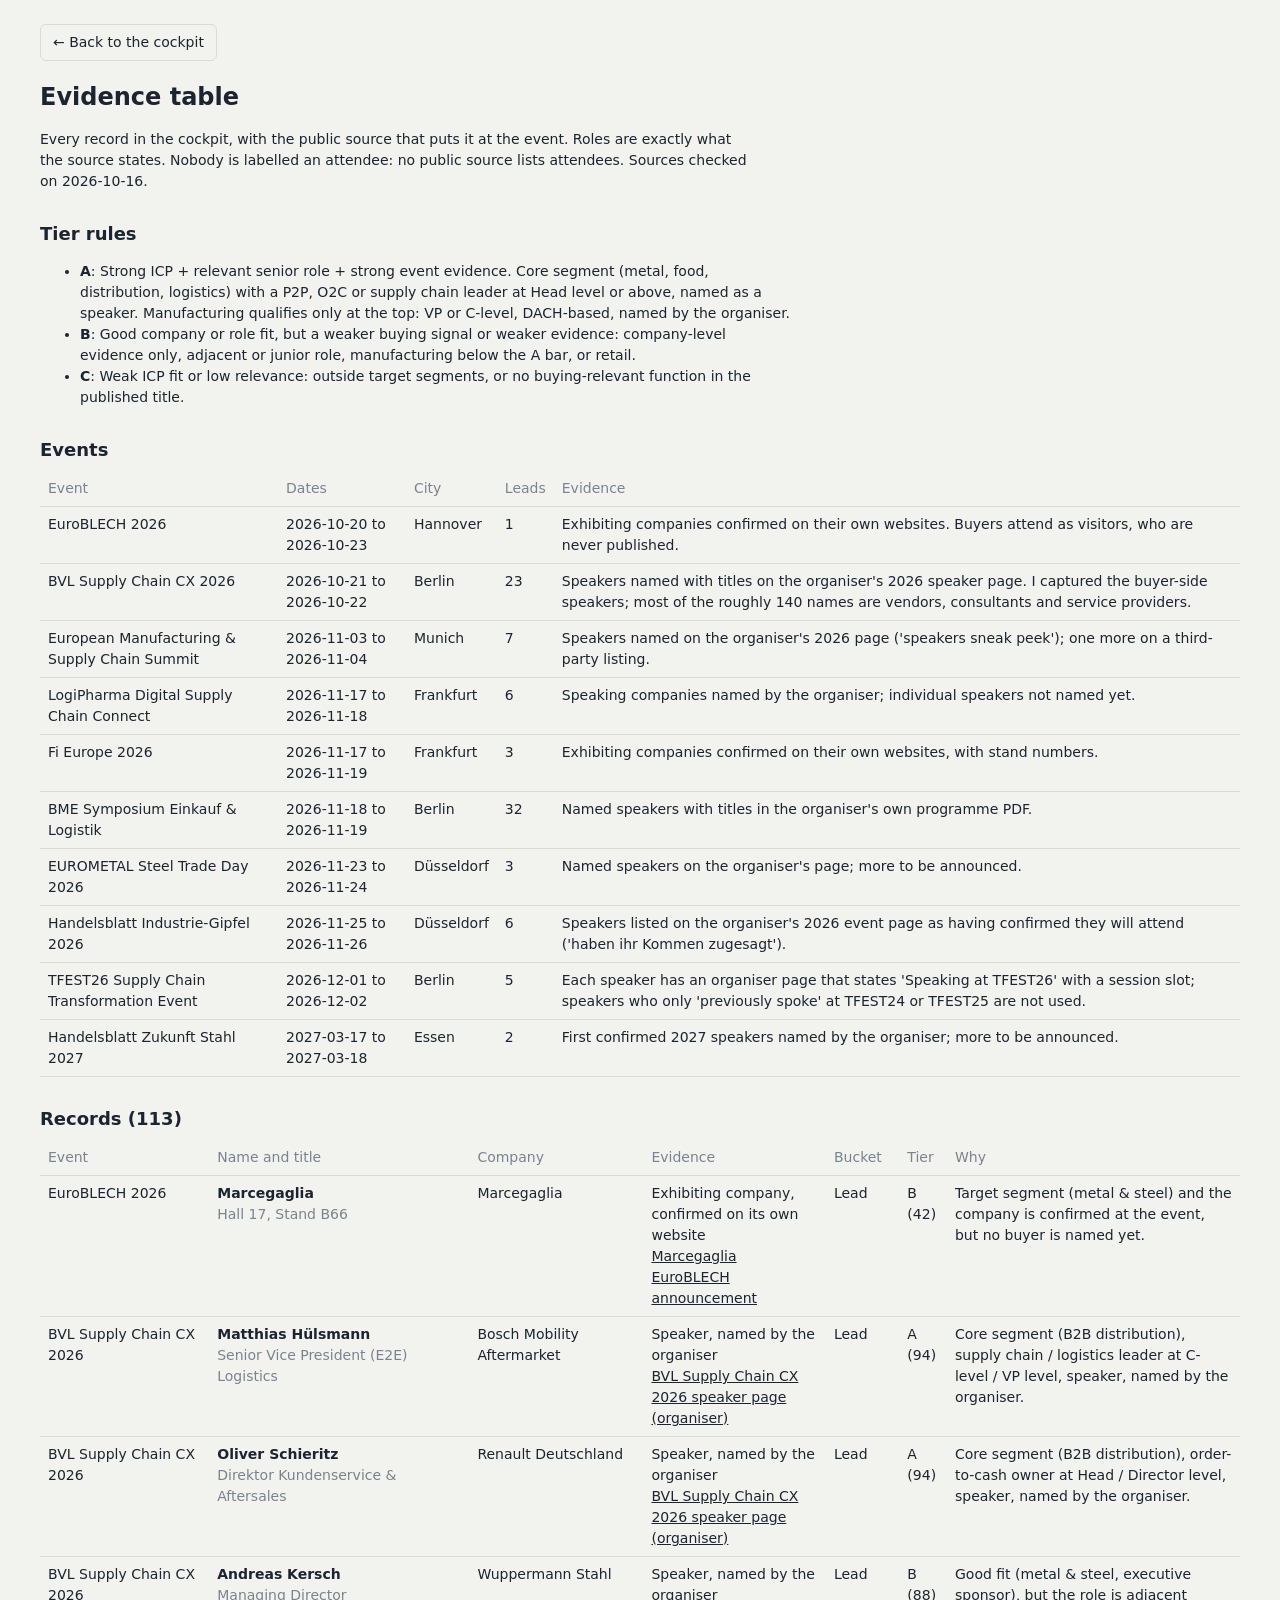
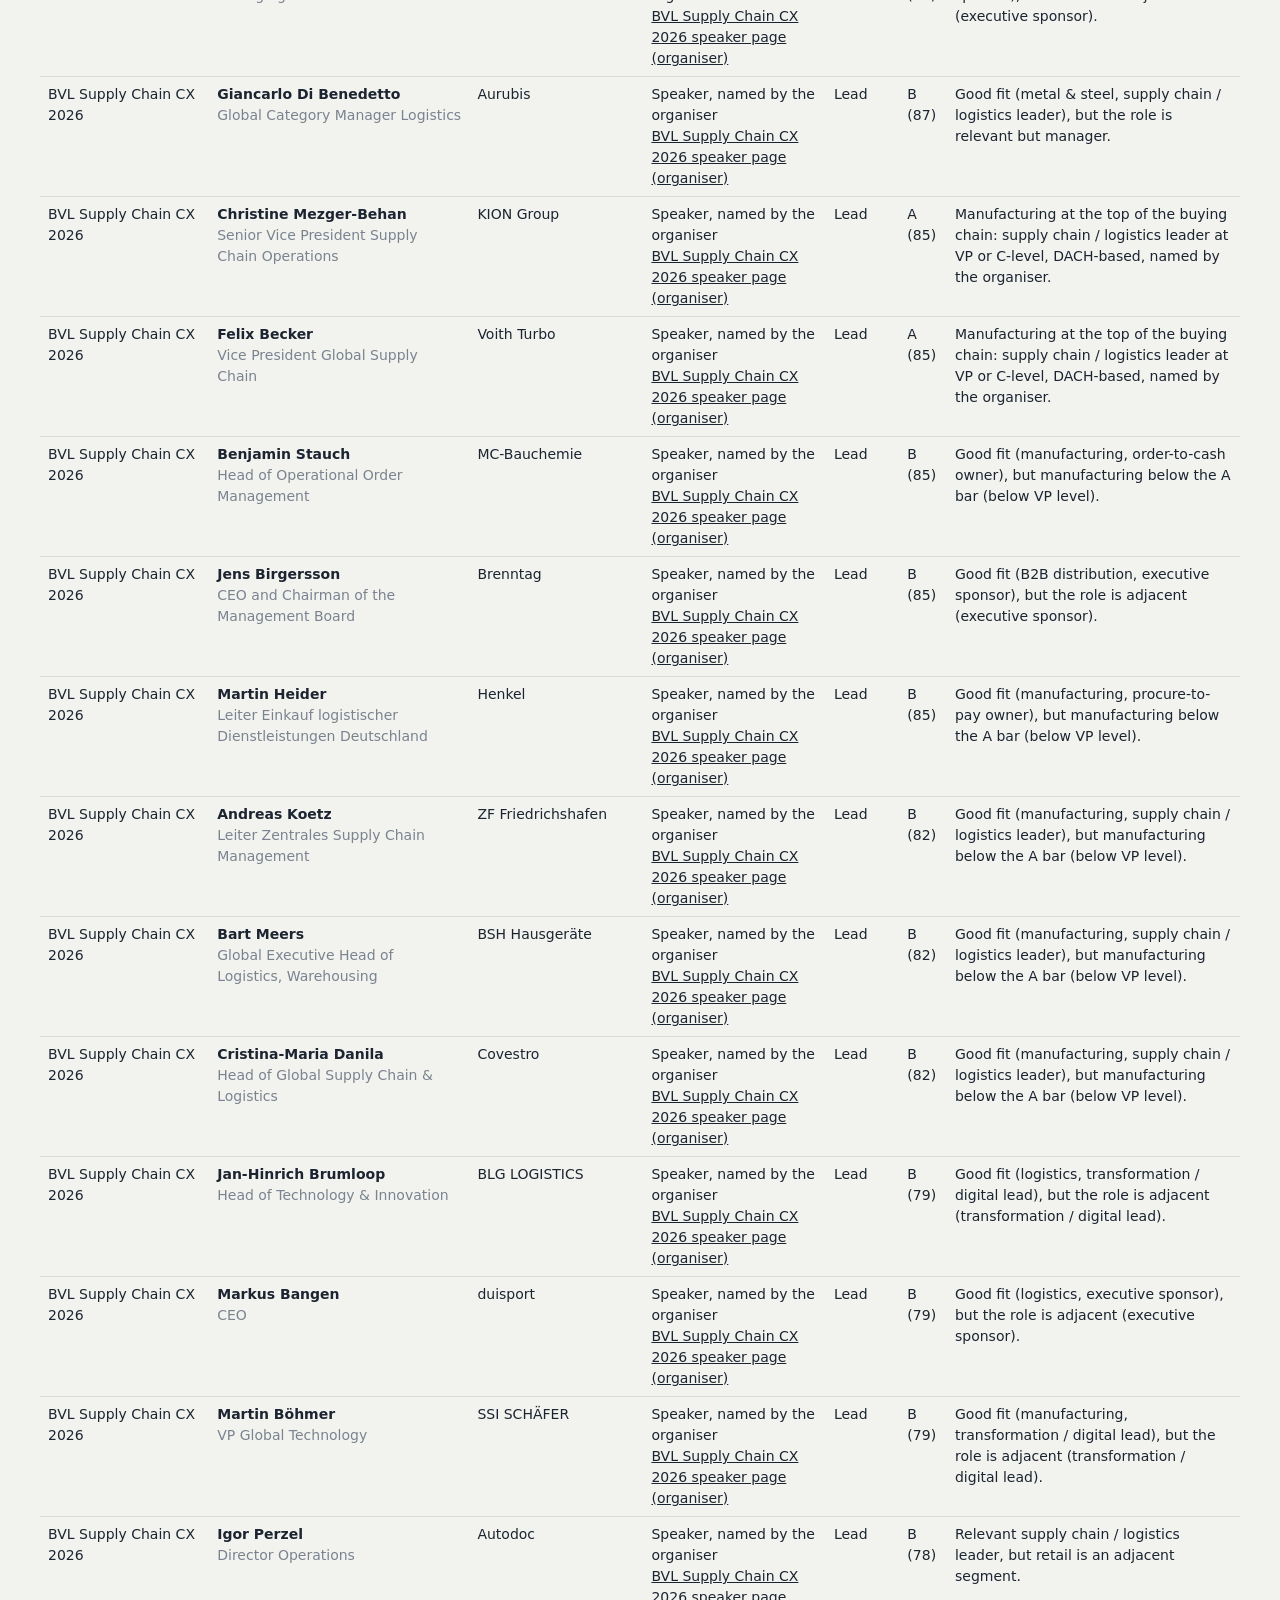
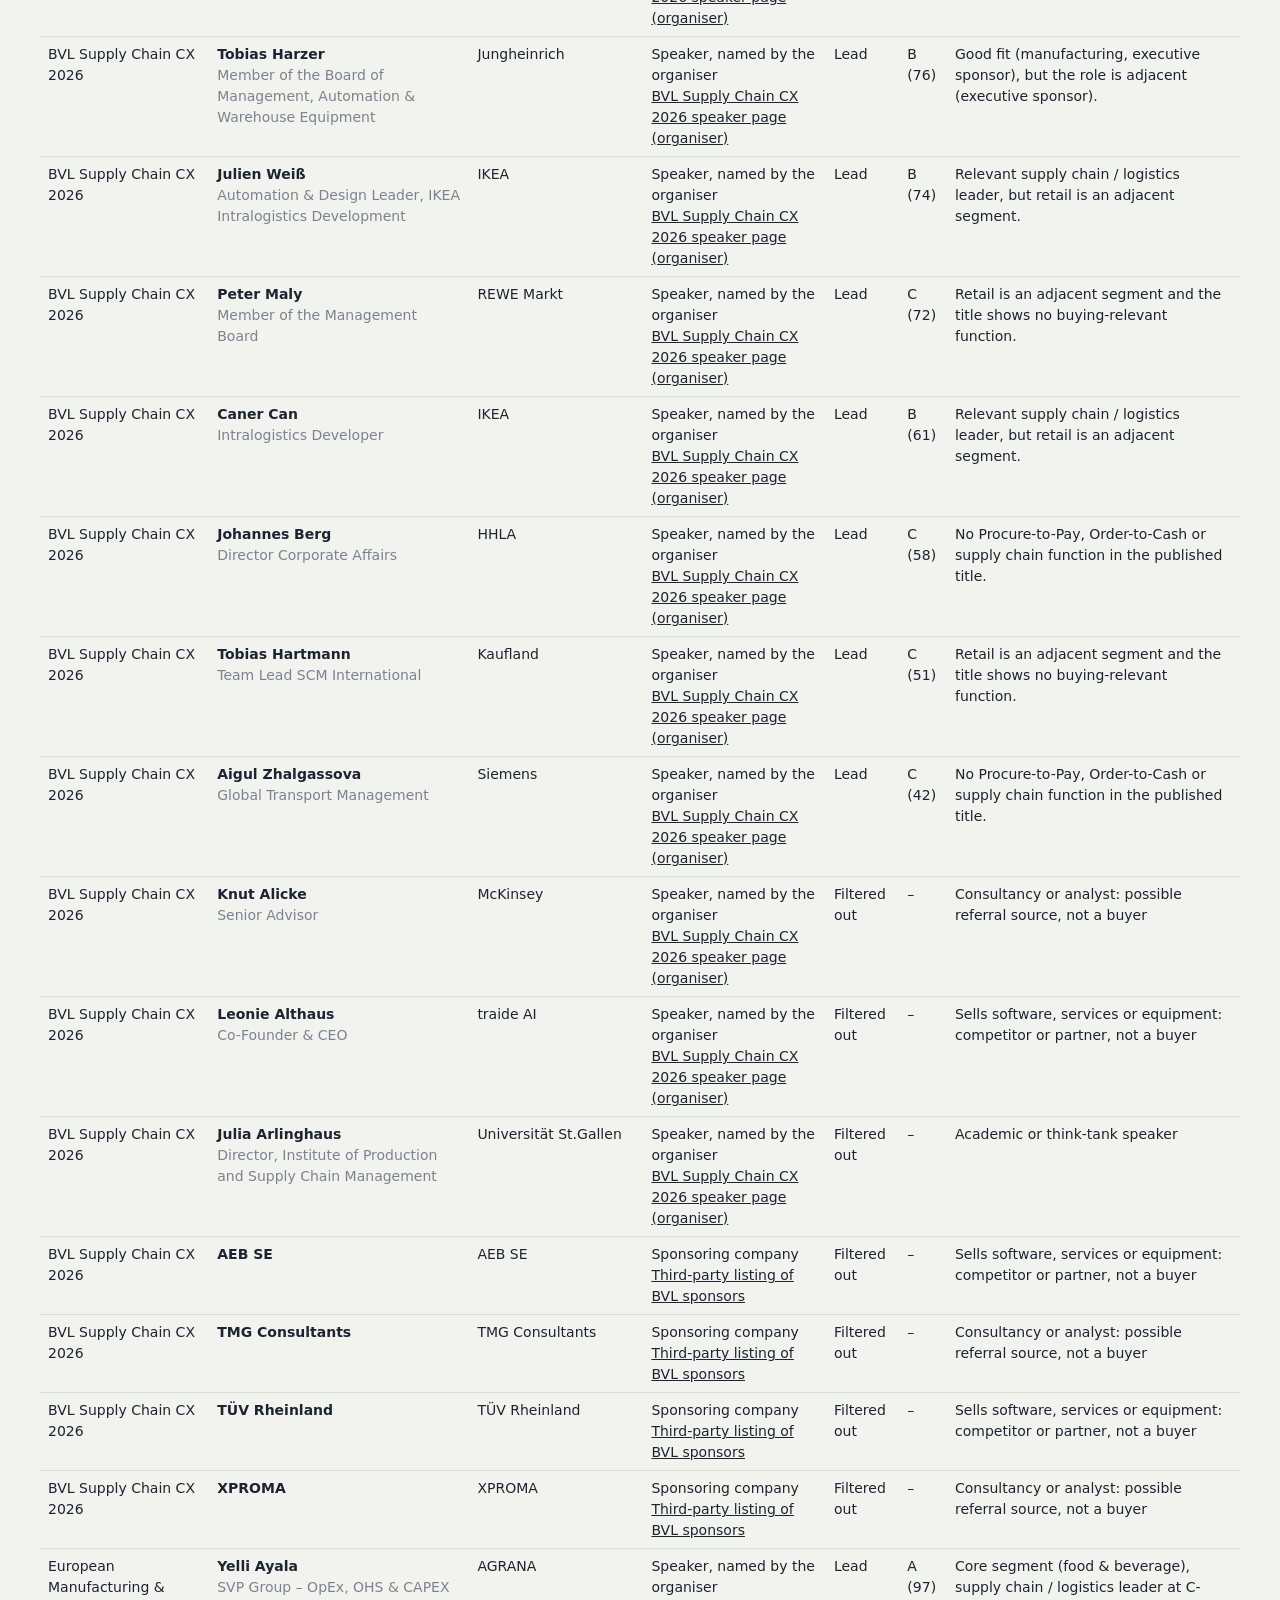
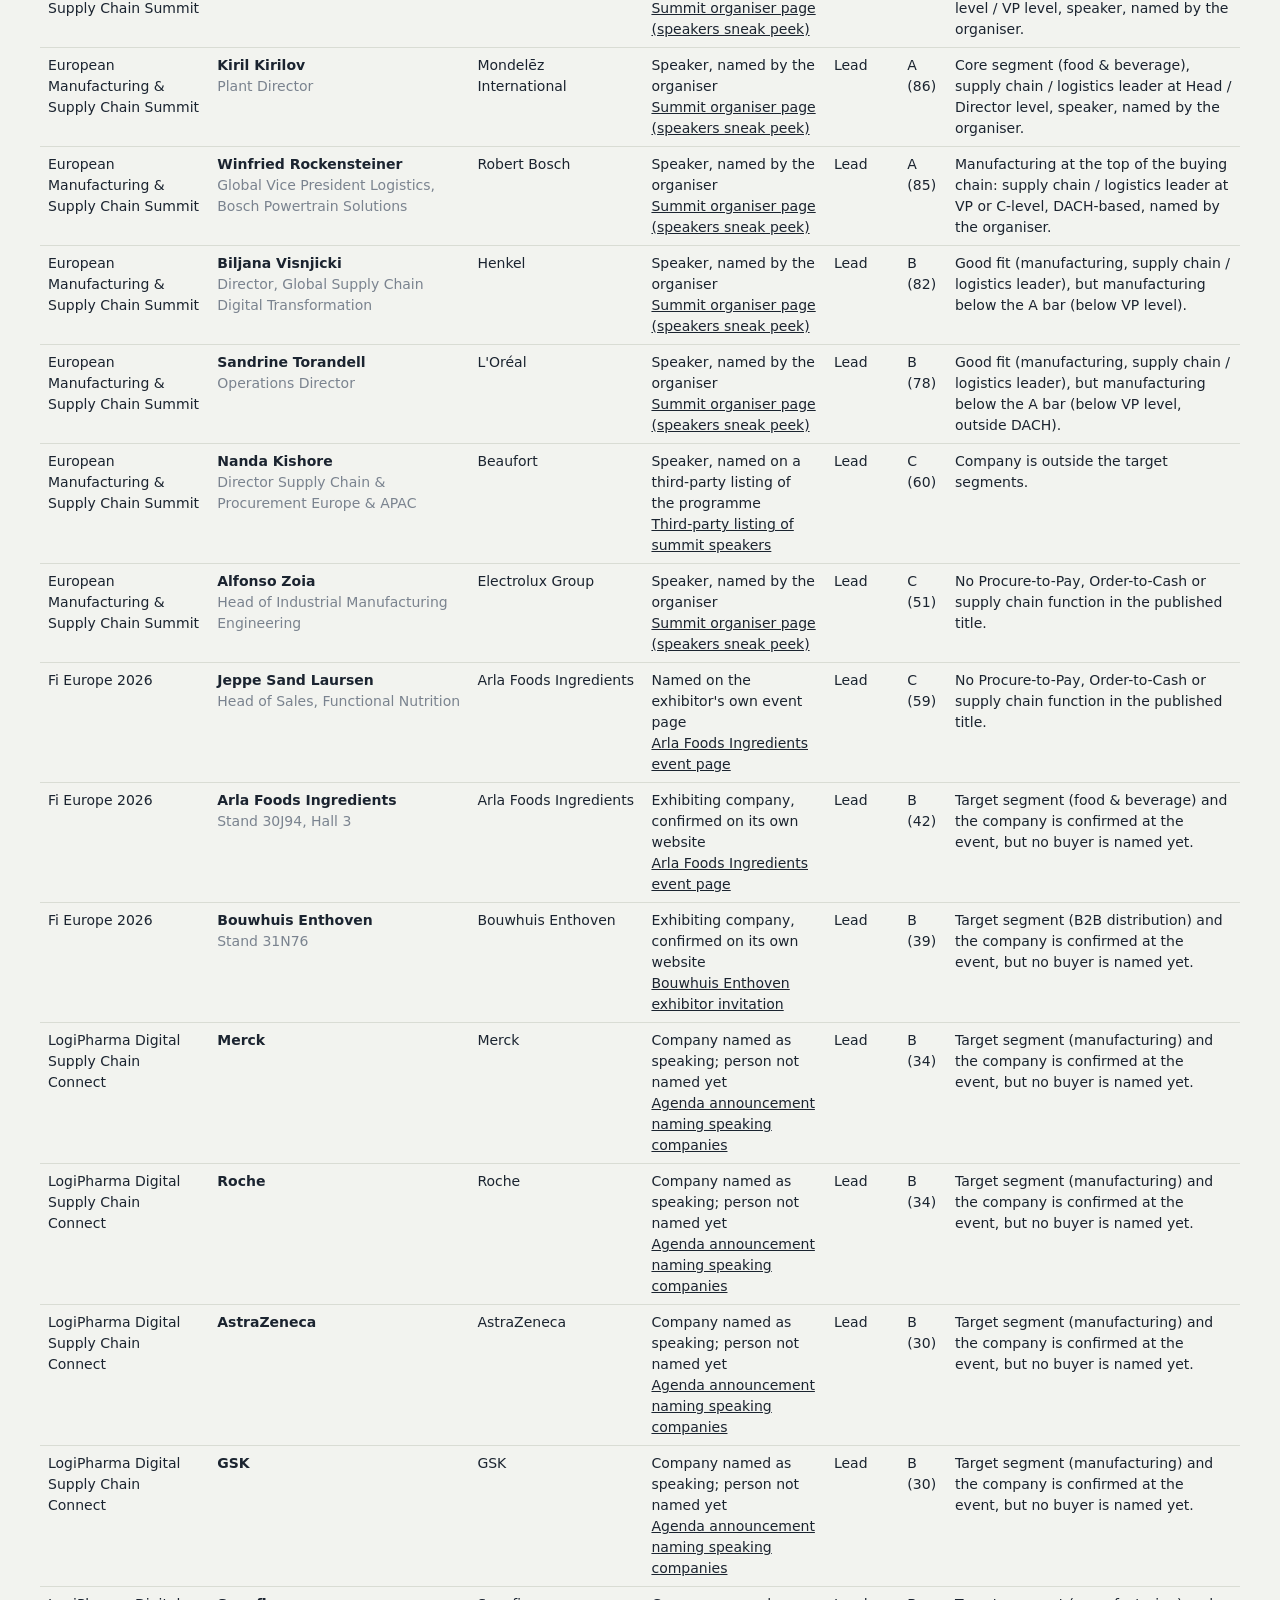
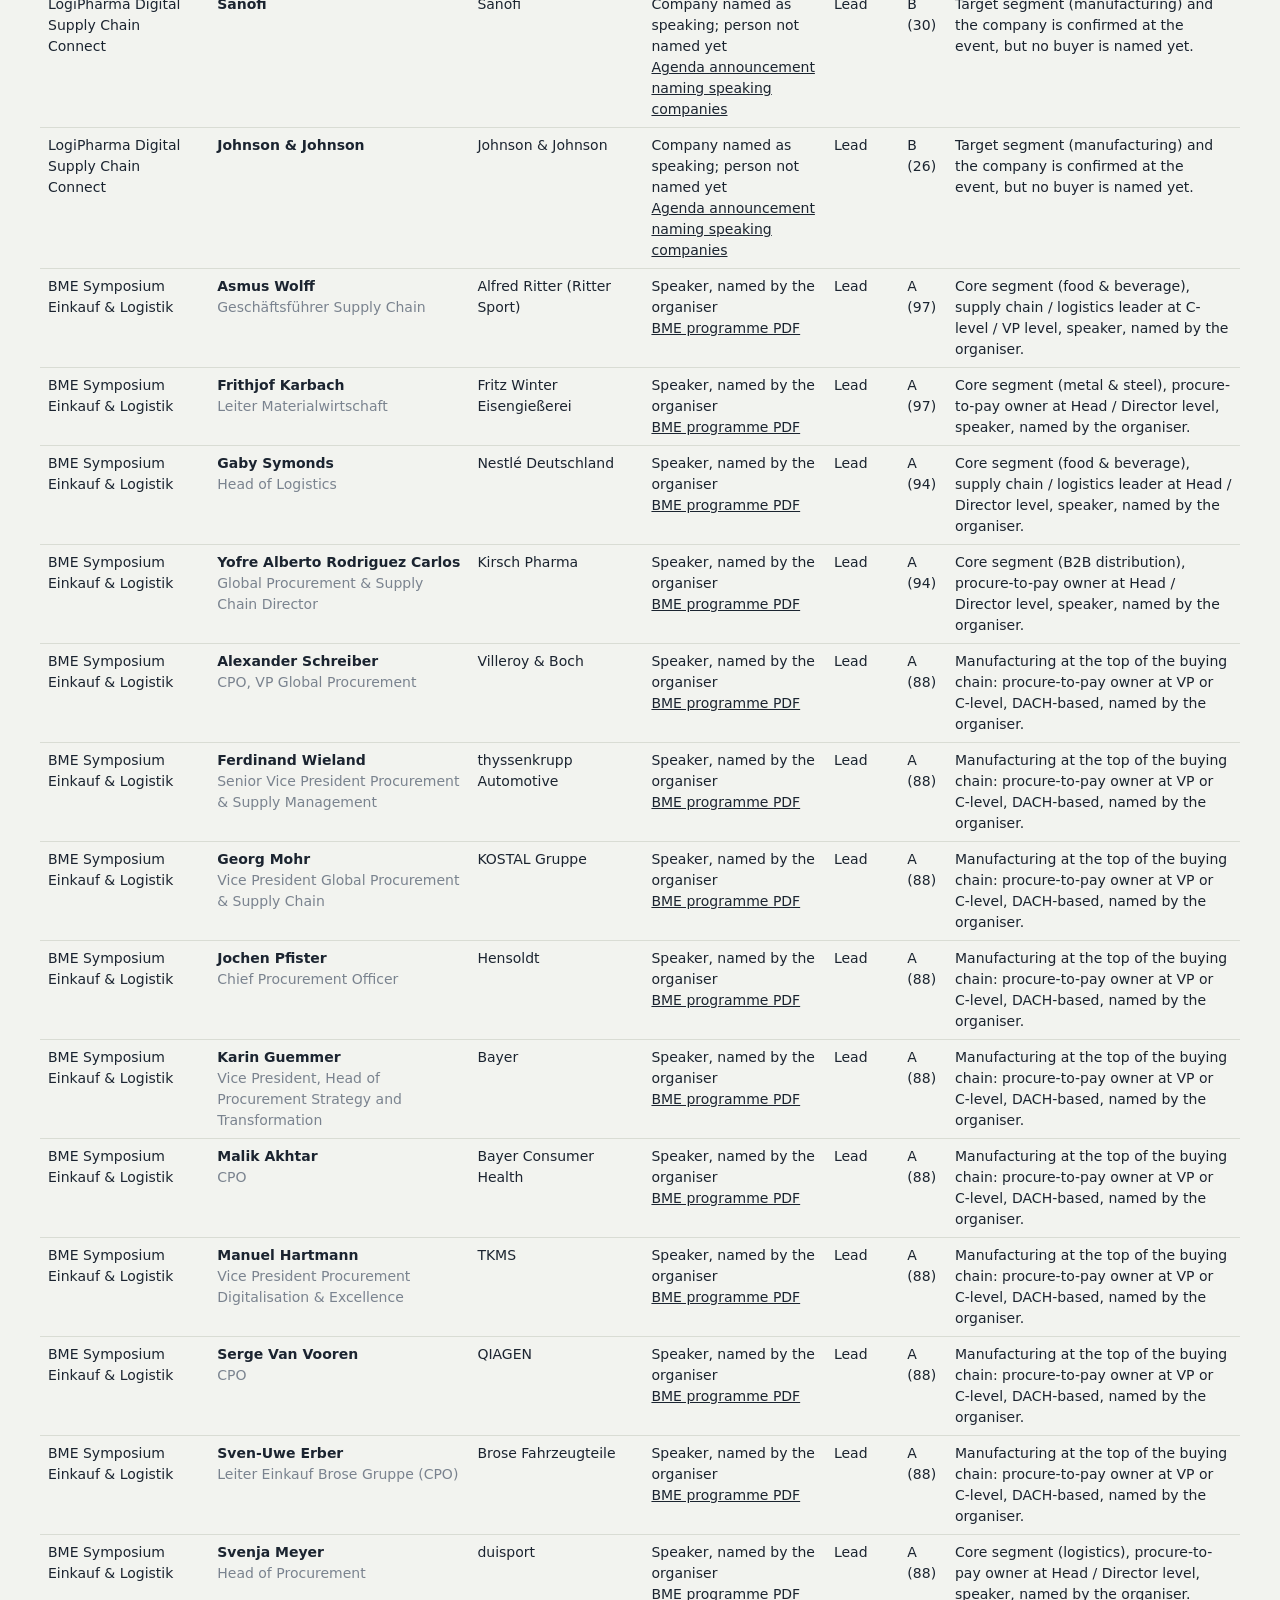
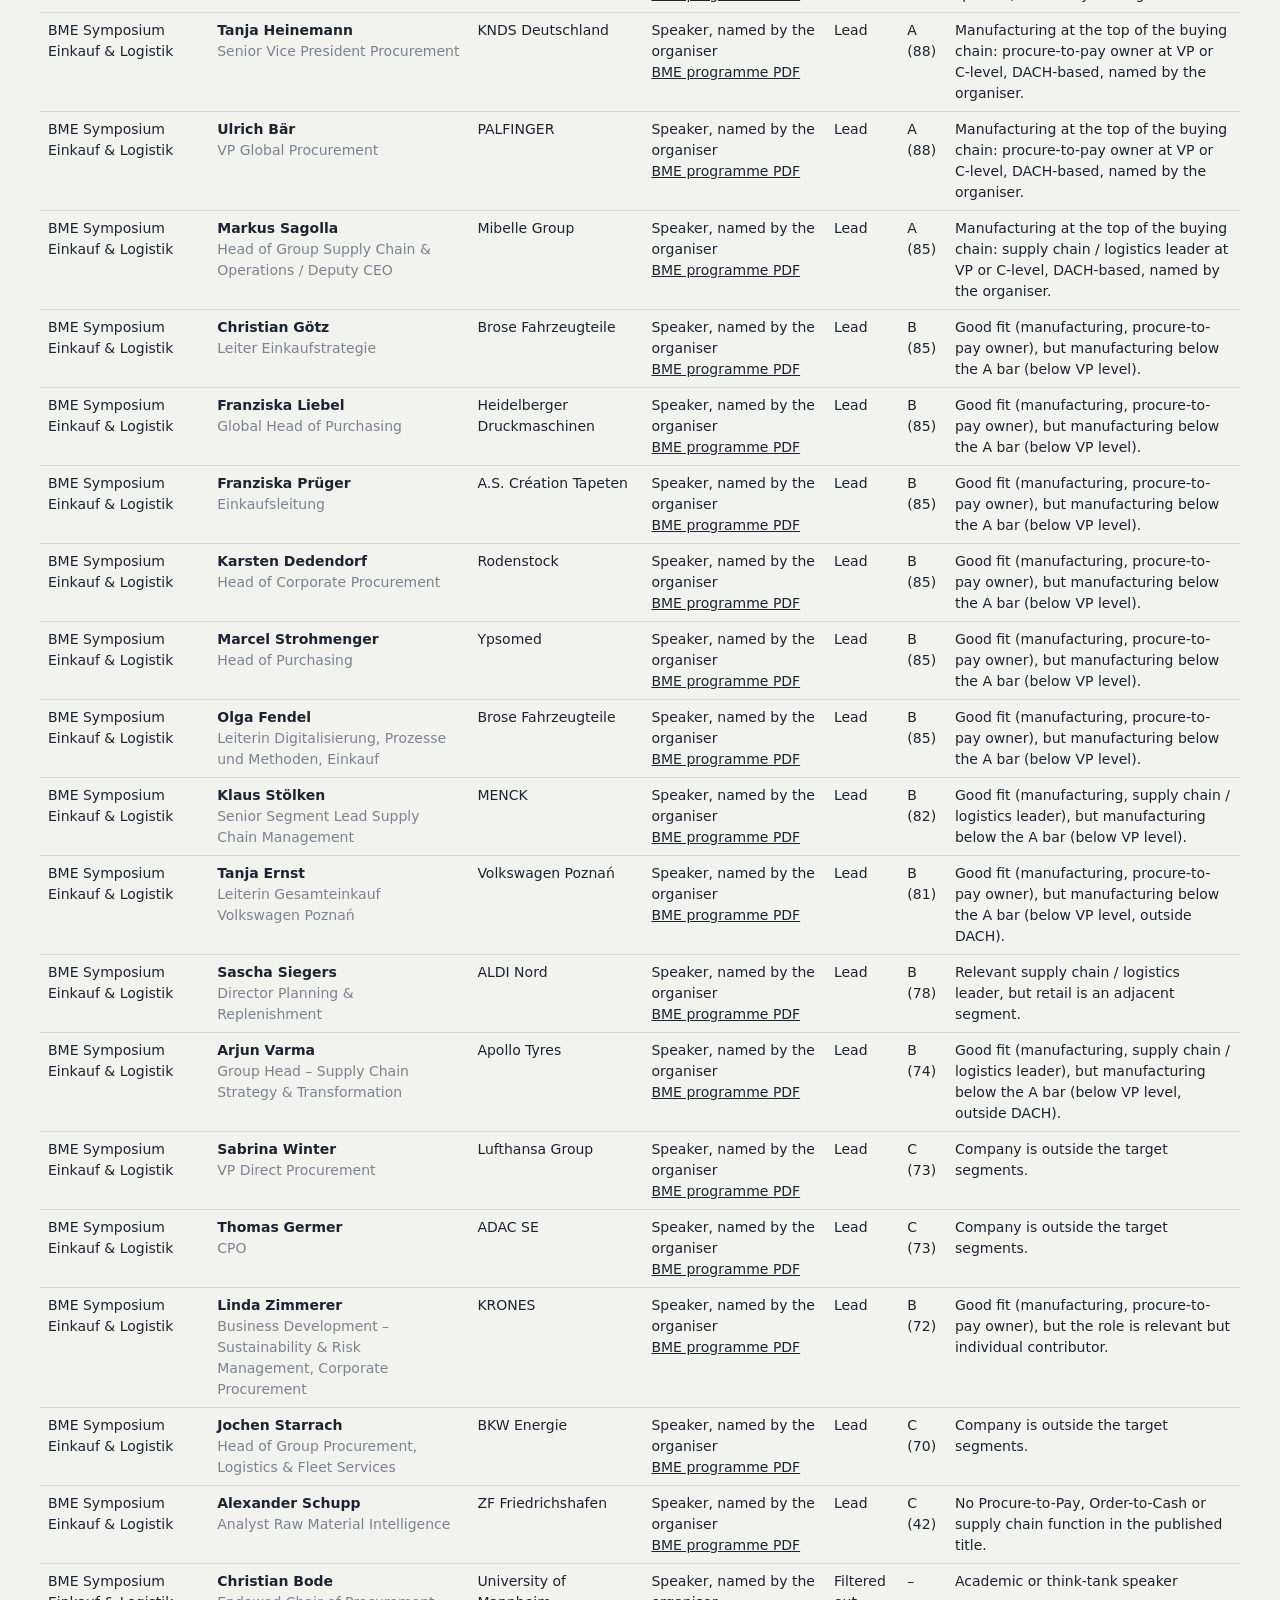
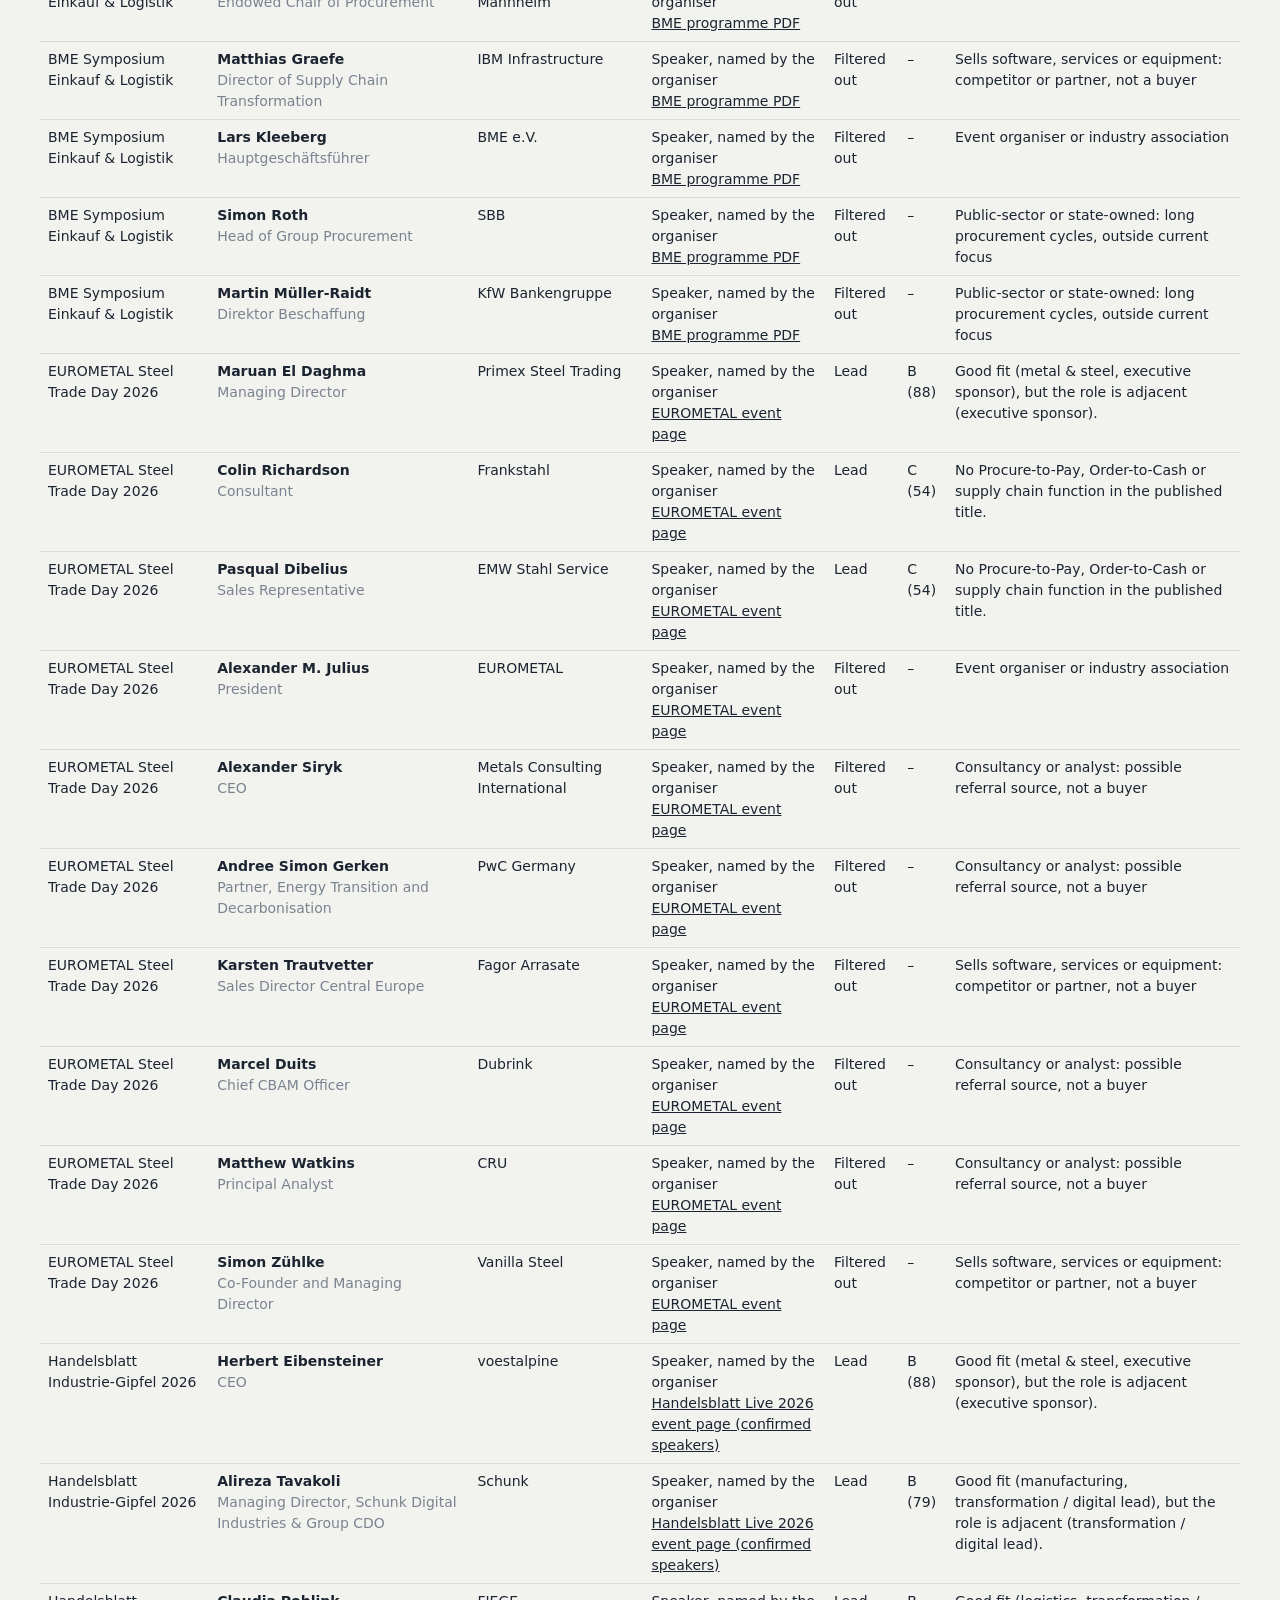
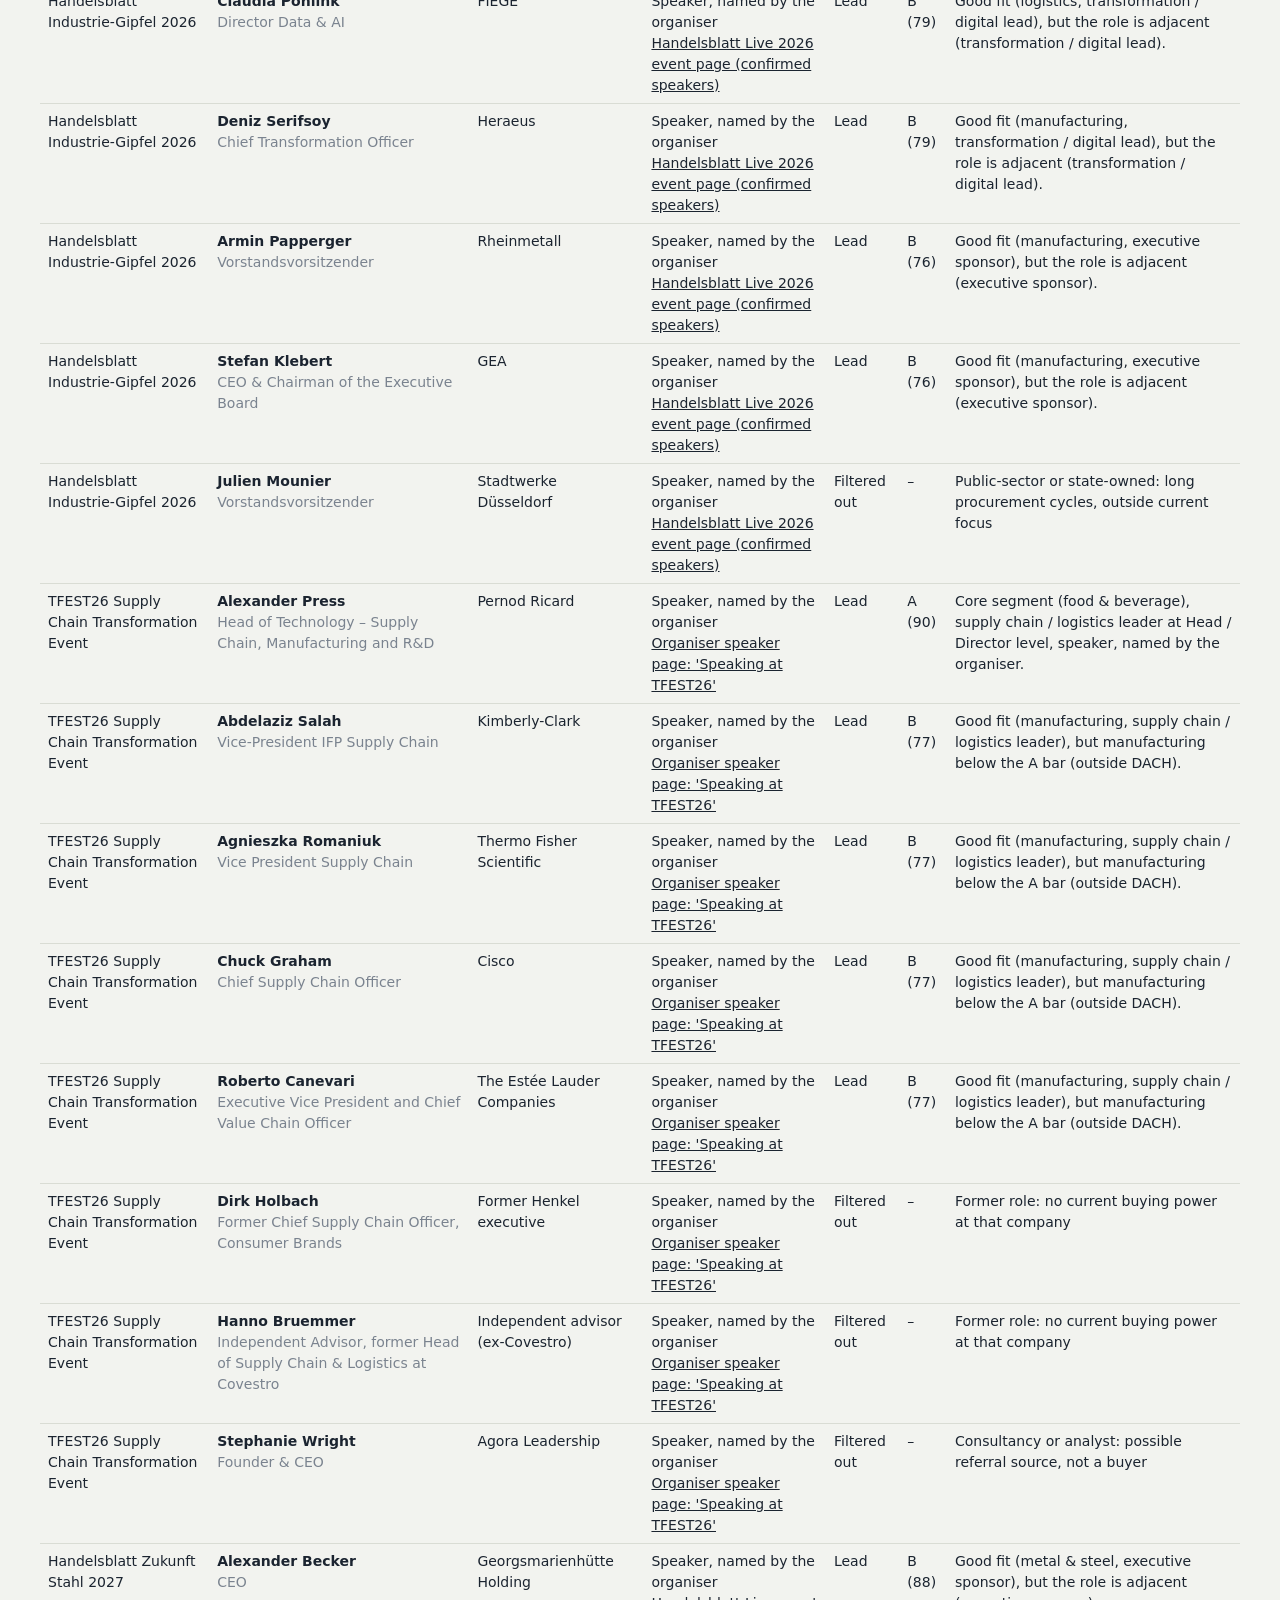
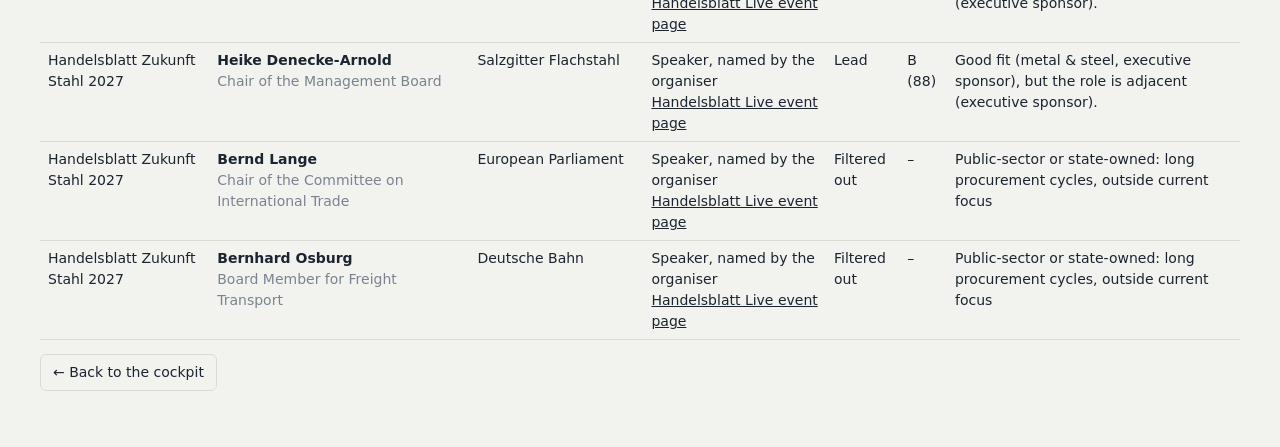
==== commit d6ae531f: "Replace the undated Munich summit with Handelsblatt Industrie-Gipfel 2026 (speakers confirmed on the" ====
--- a/evidence.html
+++ b/evidence.html
@@ -21,10 +21,10 @@
 <a class="back" href="/">&larr; Back to the cockpit</a>
 <h1>Evidence table</h1>
 <p>Every record in the cockpit, with the public source that puts it at the event. Roles are exactly what the source states. Nobody is labelled an attendee: no public source lists attendees. Sources checked on 2026-10-16.</p>
-<h2>Tier rules</h2><ul><li><b>A</b>: Strong ICP + relevant senior role + strong event evidence. Core segment (metal, food, distribution, logistics) with a P2P, O2C or supply chain leader at Head level or above, named as a speaker. Manufacturing qualifies only at the top: VP or C-level, DACH-based, named by the organiser.</li><li><b>B</b>: Good company or role fit, but a weaker buying signal or weaker evidence: company-level or undated evidence, adjacent or junior role, manufacturing below the A bar, or retail.</li><li><b>C</b>: Weak ICP fit or low relevance: outside target segments, or no buying-relevant function in the published title.</li></ul>
-<h2>Events</h2><div class="wrap"><table><thead><tr><th>Event</th><th>Dates</th><th>City</th><th>Leads</th><th>Evidence</th></tr></thead><tbody><tr><td>EuroBLECH 2026</td><td>2026-10-20 to 2026-10-23</td><td>Hannover</td><td>1</td><td>Exhibiting companies confirmed on their own websites. Buyers attend as visitors, who are never published.</td></tr><tr><td>BVL Supply Chain CX 2026</td><td>2026-10-21 to 2026-10-22</td><td>Berlin</td><td>23</td><td>Speakers named with titles on the organiser&#x27;s 2026 speaker page. I captured the buyer-side speakers; most of the roughly 140 names are vendors, consultants and service providers.</td></tr><tr><td>European Manufacturing &amp; Supply Chain Summit</td><td>2026-11-03 to 2026-11-04</td><td>Munich</td><td>7</td><td>Speakers named on the organiser&#x27;s 2026 page (&#x27;speakers sneak peek&#x27;); one more on a third-party listing.</td></tr><tr><td>Supply Chain &amp; Logistics Transformation Summit</td><td>2026-11-12 to 2026-11-13</td><td>Munich</td><td>12</td><td>Speakers named on the organiser&#x27;s page for the November 2026 edition; the list itself carries no year, so treat as unconfirmed until the agenda is out.</td></tr><tr><td>LogiPharma Digital Supply Chain Connect</td><td>2026-11-17 to 2026-11-18</td><td>Frankfurt</td><td>6</td><td>Speaking companies named by the organiser; individual speakers not named yet.</td></tr><tr><td>Fi Europe 2026</td><td>2026-11-17 to 2026-11-19</td><td>Frankfurt</td><td>3</td><td>Exhibiting companies confirmed on their own websites, with stand numbers.</td></tr><tr><td>BME Symposium Einkauf &amp; Logistik</td><td>2026-11-18 to 2026-11-19</td><td>Berlin</td><td>31</td><td>Named speakers with titles in the organiser&#x27;s own programme PDF.</td></tr><tr><td>EUROMETAL Steel Trade Day 2026</td><td>2026-11-23 to 2026-11-24</td><td>Düsseldorf</td><td>3</td><td>Named speakers on the organiser&#x27;s page; more to be announced.</td></tr><tr><td>TFEST26 Supply Chain Transformation Event</td><td>2026-12-01 to 2026-12-02</td><td>Berlin</td><td>5</td><td>Each speaker has an organiser page that states &#x27;Speaking at TFEST26&#x27; with a session slot; speakers who only &#x27;previously spoke&#x27; at TFEST24 or TFEST25 are not used.</td></tr><tr><td>Handelsblatt Zukunft Stahl 2027</td><td>2027-03-17 to 2027-03-18</td><td>Essen</td><td>2</td><td>First confirmed 2027 speakers named by the organiser; more to be announced.</td></tr></tbody></table></div>
-<h2>Records (118)</h2>
+<h2>Tier rules</h2><ul><li><b>A</b>: Strong ICP + relevant senior role + strong event evidence. Core segment (metal, food, distribution, logistics) with a P2P, O2C or supply chain leader at Head level or above, named as a speaker. Manufacturing qualifies only at the top: VP or C-level, DACH-based, named by the organiser.</li><li><b>B</b>: Good company or role fit, but a weaker buying signal or weaker evidence: company-level evidence only, adjacent or junior role, manufacturing below the A bar, or retail.</li><li><b>C</b>: Weak ICP fit or low relevance: outside target segments, or no buying-relevant function in the published title.</li></ul>
+<h2>Events</h2><div class="wrap"><table><thead><tr><th>Event</th><th>Dates</th><th>City</th><th>Leads</th><th>Evidence</th></tr></thead><tbody><tr><td>EuroBLECH 2026</td><td>2026-10-20 to 2026-10-23</td><td>Hannover</td><td>1</td><td>Exhibiting companies confirmed on their own websites. Buyers attend as visitors, who are never published.</td></tr><tr><td>BVL Supply Chain CX 2026</td><td>2026-10-21 to 2026-10-22</td><td>Berlin</td><td>23</td><td>Speakers named with titles on the organiser&#x27;s 2026 speaker page. I captured the buyer-side speakers; most of the roughly 140 names are vendors, consultants and service providers.</td></tr><tr><td>European Manufacturing &amp; Supply Chain Summit</td><td>2026-11-03 to 2026-11-04</td><td>Munich</td><td>7</td><td>Speakers named on the organiser&#x27;s 2026 page (&#x27;speakers sneak peek&#x27;); one more on a third-party listing.</td></tr><tr><td>LogiPharma Digital Supply Chain Connect</td><td>2026-11-17 to 2026-11-18</td><td>Frankfurt</td><td>6</td><td>Speaking companies named by the organiser; individual speakers not named yet.</td></tr><tr><td>Fi Europe 2026</td><td>2026-11-17 to 2026-11-19</td><td>Frankfurt</td><td>3</td><td>Exhibiting companies confirmed on their own websites, with stand numbers.</td></tr><tr><td>BME Symposium Einkauf &amp; Logistik</td><td>2026-11-18 to 2026-11-19</td><td>Berlin</td><td>32</td><td>Named speakers with titles in the organiser&#x27;s own programme PDF.</td></tr><tr><td>EUROMETAL Steel Trade Day 2026</td><td>2026-11-23 to 2026-11-24</td><td>Düsseldorf</td><td>3</td><td>Named speakers on the organiser&#x27;s page; more to be announced.</td></tr><tr><td>Handelsblatt Industrie-Gipfel 2026</td><td>2026-11-25 to 2026-11-26</td><td>Düsseldorf</td><td>6</td><td>Speakers listed on the organiser&#x27;s 2026 event page as having confirmed they will attend (&#x27;haben ihr Kommen zugesagt&#x27;).</td></tr><tr><td>TFEST26 Supply Chain Transformation Event</td><td>2026-12-01 to 2026-12-02</td><td>Berlin</td><td>5</td><td>Each speaker has an organiser page that states &#x27;Speaking at TFEST26&#x27; with a session slot; speakers who only &#x27;previously spoke&#x27; at TFEST24 or TFEST25 are not used.</td></tr><tr><td>Handelsblatt Zukunft Stahl 2027</td><td>2027-03-17 to 2027-03-18</td><td>Essen</td><td>2</td><td>First confirmed 2027 speakers named by the organiser; more to be announced.</td></tr></tbody></table></div>
+<h2>Records (113)</h2>
 <div class="wrap"><table><thead><tr><th>Event</th><th>Name and title</th><th>Company</th><th>Evidence</th><th>Bucket</th><th>Tier</th><th>Why</th></tr></thead>
-<tbody><tr><td>EuroBLECH 2026</td><td><b>Marcegaglia</b><br><span class=t>Hall 17, Stand B66</span></td><td>Marcegaglia</td><td>Exhibiting company, confirmed on its own website<br><a href='https://www.marcegaglia.com/officialwebsite/en/marcegaglia-a-euroblech-2026-lacciaio-prende-forma-ad-hannover/'>Marcegaglia EuroBLECH announcement</a></td><td>Lead</td><td>B (42)</td><td>Target segment (metal &amp; steel) and the company is confirmed at the event, but no buyer is named yet.</td></tr><tr><td>BVL Supply Chain CX 2026</td><td><b>Matthias Hülsmann</b><br><span class=t>Senior Vice President (E2E) Logistics</span></td><td>Bosch Mobility Aftermarket</td><td>Speaker, named by the organiser<br><a href='https://cx.bvl.de/en/speaker'>BVL Supply Chain CX 2026 speaker page (organiser)</a></td><td>Lead</td><td>A (94)</td><td>Core segment (B2B distribution), supply chain / logistics leader at C-level / VP level, speaker, named by the organiser.</td></tr><tr><td>BVL Supply Chain CX 2026</td><td><b>Oliver Schieritz</b><br><span class=t>Direktor Kundenservice &amp; Aftersales</span></td><td>Renault Deutschland</td><td>Speaker, named by the organiser<br><a href='https://cx.bvl.de/en/speaker'>BVL Supply Chain CX 2026 speaker page (organiser)</a></td><td>Lead</td><td>A (94)</td><td>Core segment (B2B distribution), order-to-cash owner at Head / Director level, speaker, named by the organiser.</td></tr><tr><td>BVL Supply Chain CX 2026</td><td><b>Andreas Kersch</b><br><span class=t>Managing Director</span></td><td>Wuppermann Stahl</td><td>Speaker, named by the organiser<br><a href='https://cx.bvl.de/en/speaker'>BVL Supply Chain CX 2026 speaker page (organiser)</a></td><td>Lead</td><td>B (88)</td><td>Good fit (metal &amp; steel, executive sponsor), but the role is adjacent (executive sponsor).</td></tr><tr><td>BVL Supply Chain CX 2026</td><td><b>Giancarlo Di Benedetto</b><br><span class=t>Global Category Manager Logistics</span></td><td>Aurubis</td><td>Speaker, named by the organiser<br><a href='https://cx.bvl.de/en/speaker'>BVL Supply Chain CX 2026 speaker page (organiser)</a></td><td>Lead</td><td>B (87)</td><td>Good fit (metal &amp; steel, supply chain / logistics leader), but the role is relevant but manager.</td></tr><tr><td>BVL Supply Chain CX 2026</td><td><b>Christine Mezger-Behan</b><br><span class=t>Senior Vice President Supply Chain Operations</span></td><td>KION Group</td><td>Speaker, named by the organiser<br><a href='https://cx.bvl.de/en/speaker'>BVL Supply Chain CX 2026 speaker page (organiser)</a></td><td>Lead</td><td>A (85)</td><td>Manufacturing at the top of the buying chain: supply chain / logistics leader at VP or C-level, DACH-based, named by the organiser.</td></tr><tr><td>BVL Supply Chain CX 2026</td><td><b>Felix Becker</b><br><span class=t>Vice President Global Supply Chain</span></td><td>Voith Turbo</td><td>Speaker, named by the organiser<br><a href='https://cx.bvl.de/en/speaker'>BVL Supply Chain CX 2026 speaker page (organiser)</a></td><td>Lead</td><td>A (85)</td><td>Manufacturing at the top of the buying chain: supply chain / logistics leader at VP or C-level, DACH-based, named by the organiser.</td></tr><tr><td>BVL Supply Chain CX 2026</td><td><b>Benjamin Stauch</b><br><span class=t>Head of Operational Order Management</span></td><td>MC-Bauchemie</td><td>Speaker, named by the organiser<br><a href='https://cx.bvl.de/en/speaker'>BVL Supply Chain CX 2026 speaker page (organiser)</a></td><td>Lead</td><td>B (85)</td><td>Good fit (manufacturing, order-to-cash owner), but manufacturing below the A bar (below VP level).</td></tr><tr><td>BVL Supply Chain CX 2026</td><td><b>Jens Birgersson</b><br><span class=t>CEO and Chairman of the Management Board</span></td><td>Brenntag</td><td>Speaker, named by the organiser<br><a href='https://cx.bvl.de/en/speaker'>BVL Supply Chain CX 2026 speaker page (organiser)</a></td><td>Lead</td><td>B (85)</td><td>Good fit (B2B distribution, executive sponsor), but the role is adjacent (executive sponsor).</td></tr><tr><td>BVL Supply Chain CX 2026</td><td><b>Martin Heider</b><br><span class=t>Leiter Einkauf logistischer Dienstleistungen Deutschland</span></td><td>Henkel</td><td>Speaker, named by the organiser<br><a href='https://cx.bvl.de/en/speaker'>BVL Supply Chain CX 2026 speaker page (organiser)</a></td><td>Lead</td><td>B (85)</td><td>Good fit (manufacturing, procure-to-pay owner), but manufacturing below the A bar (below VP level).</td></tr><tr><td>BVL Supply Chain CX 2026</td><td><b>Andreas Koetz</b><br><span class=t>Leiter Zentrales Supply Chain Management</span></td><td>ZF Friedrichshafen</td><td>Speaker, named by the organiser<br><a href='https://cx.bvl.de/en/speaker'>BVL Supply Chain CX 2026 speaker page (organiser)</a></td><td>Lead</td><td>B (82)</td><td>Good fit (manufacturing, supply chain / logistics leader), but manufacturing below the A bar (below VP level).</td></tr><tr><td>BVL Supply Chain CX 2026</td><td><b>Bart Meers</b><br><span class=t>Global Executive Head of Logistics, Warehousing</span></td><td>BSH Hausgeräte</td><td>Speaker, named by the organiser<br><a href='https://cx.bvl.de/en/speaker'>BVL Supply Chain CX 2026 speaker page (organiser)</a></td><td>Lead</td><td>B (82)</td><td>Good fit (manufacturing, supply chain / logistics leader), but manufacturing below the A bar (below VP level).</td></tr><tr><td>BVL Supply Chain CX 2026</td><td><b>Cristina-Maria Danila</b><br><span class=t>Head of Global Supply Chain &amp; Logistics</span></td><td>Covestro</td><td>Speaker, named by the organiser<br><a href='https://cx.bvl.de/en/speaker'>BVL Supply Chain CX 2026 speaker page (organiser)</a></td><td>Lead</td><td>B (82)</td><td>Good fit (manufacturing, supply chain / logistics leader), but manufacturing below the A bar (below VP level).</td></tr><tr><td>BVL Supply Chain CX 2026</td><td><b>Jan-Hinrich Brumloop</b><br><span class=t>Head of Technology &amp; Innovation</span></td><td>BLG LOGISTICS</td><td>Speaker, named by the organiser<br><a href='https://cx.bvl.de/en/speaker'>BVL Supply Chain CX 2026 speaker page (organiser)</a></td><td>Lead</td><td>B (79)</td><td>Good fit (logistics, transformation / digital lead), but the role is adjacent (transformation / digital lead).</td></tr><tr><td>BVL Supply Chain CX 2026</td><td><b>Markus Bangen</b><br><span class=t>CEO</span></td><td>duisport</td><td>Speaker, named by the organiser<br><a href='https://cx.bvl.de/en/speaker'>BVL Supply Chain CX 2026 speaker page (organiser)</a></td><td>Lead</td><td>B (79)</td><td>Good fit (logistics, executive sponsor), but the role is adjacent (executive sponsor).</td></tr><tr><td>BVL Supply Chain CX 2026</td><td><b>Martin Böhmer</b><br><span class=t>VP Global Technology</span></td><td>SSI SCHÄFER</td><td>Speaker, named by the organiser<br><a href='https://cx.bvl.de/en/speaker'>BVL Supply Chain CX 2026 speaker page (organiser)</a></td><td>Lead</td><td>B (79)</td><td>Good fit (manufacturing, transformation / digital lead), but the role is adjacent (transformation / digital lead).</td></tr><tr><td>BVL Supply Chain CX 2026</td><td><b>Igor Perzel</b><br><span class=t>Director Operations</span></td><td>Autodoc</td><td>Speaker, named by the organiser<br><a href='https://cx.bvl.de/en/speaker'>BVL Supply Chain CX 2026 speaker page (organiser)</a></td><td>Lead</td><td>B (78)</td><td>Relevant supply chain / logistics leader, but retail is an adjacent segment.</td></tr><tr><td>BVL Supply Chain CX 2026</td><td><b>Tobias Harzer</b><br><span class=t>Member of the Board of Management, Automation &amp; Warehouse Equipment</span></td><td>Jungheinrich</td><td>Speaker, named by the organiser<br><a href='https://cx.bvl.de/en/speaker'>BVL Supply Chain CX 2026 speaker page (organiser)</a></td><td>Lead</td><td>B (76)</td><td>Good fit (manufacturing, executive sponsor), but the role is adjacent (executive sponsor).</td></tr><tr><td>BVL Supply Chain CX 2026</td><td><b>Julien Weiß</b><br><span class=t>Automation &amp; Design Leader, IKEA Intralogistics Development</span></td><td>IKEA</td><td>Speaker, named by the organiser<br><a href='https://cx.bvl.de/en/speaker'>BVL Supply Chain CX 2026 speaker page (organiser)</a></td><td>Lead</td><td>B (74)</td><td>Relevant supply chain / logistics leader, but retail is an adjacent segment.</td></tr><tr><td>BVL Supply Chain CX 2026</td><td><b>Peter Maly</b><br><span class=t>Member of the Management Board</span></td><td>REWE Markt</td><td>Speaker, named by the organiser<br><a href='https://cx.bvl.de/en/speaker'>BVL Supply Chain CX 2026 speaker page (organiser)</a></td><td>Lead</td><td>C (72)</td><td>Retail is an adjacent segment and the title shows no buying-relevant function.</td></tr><tr><td>BVL Supply Chain CX 2026</td><td><b>Caner Can</b><br><span class=t>Intralogistics Developer</span></td><td>IKEA</td><td>Speaker, named by the organiser<br><a href='https://cx.bvl.de/en/speaker'>BVL Supply Chain CX 2026 speaker page (organiser)</a></td><td>Lead</td><td>B (61)</td><td>Relevant supply chain / logistics leader, but retail is an adjacent segment.</td></tr><tr><td>BVL Supply Chain CX 2026</td><td><b>Johannes Berg</b><br><span class=t>Director Corporate Affairs</span></td><td>HHLA</td><td>Speaker, named by the organiser<br><a href='https://cx.bvl.de/en/speaker'>BVL Supply Chain CX 2026 speaker page (organiser)</a></td><td>Lead</td><td>C (58)</td><td>No Procure-to-Pay, Order-to-Cash or supply chain function in the published title.</td></tr><tr><td>BVL Supply Chain CX 2026</td><td><b>Tobias Hartmann</b><br><span class=t>Team Lead SCM International</span></td><td>Kaufland</td><td>Speaker, named by the organiser<br><a href='https://cx.bvl.de/en/speaker'>BVL Supply Chain CX 2026 speaker page (organiser)</a></td><td>Lead</td><td>C (51)</td><td>Retail is an adjacent segment and the title shows no buying-relevant function.</td></tr><tr><td>BVL Supply Chain CX 2026</td><td><b>Aigul Zhalgassova</b><br><span class=t>Global Transport Management</span></td><td>Siemens</td><td>Speaker, named by the organiser<br><a href='https://cx.bvl.de/en/speaker'>BVL Supply Chain CX 2026 speaker page (organiser)</a></td><td>Lead</td><td>C (42)</td><td>No Procure-to-Pay, Order-to-Cash or supply chain function in the published title.</td></tr><tr><td>BVL Supply Chain CX 2026</td><td><b>Knut Alicke</b><br><span class=t>Senior Advisor</span></td><td>McKinsey</td><td>Speaker, named by the organiser<br><a href='https://cx.bvl.de/en/speaker'>BVL Supply Chain CX 2026 speaker page (organiser)</a></td><td>Filtered out</td><td>–</td><td>Consultancy or analyst: possible referral source, not a buyer</td></tr><tr><td>BVL Supply Chain CX 2026</td><td><b>Leonie Althaus</b><br><span class=t>Co-Founder &amp; CEO</span></td><td>traide AI</td><td>Speaker, named by the organiser<br><a href='https://cx.bvl.de/en/speaker'>BVL Supply Chain CX 2026 speaker page (organiser)</a></td><td>Filtered out</td><td>–</td><td>Sells software, services or equipment: competitor or partner, not a buyer</td></tr><tr><td>BVL Supply Chain CX 2026</td><td><b>Julia Arlinghaus</b><br><span class=t>Director, Institute of Production and Supply Chain Management</span></td><td>Universität St.Gallen</td><td>Speaker, named by the organiser<br><a href='https://cx.bvl.de/en/speaker'>BVL Supply Chain CX 2026 speaker page (organiser)</a></td><td>Filtered out</td><td>–</td><td>Academic or think-tank speaker</td></tr><tr><td>BVL Supply Chain CX 2026</td><td><b>AEB SE</b><br><span class=t></span></td><td>AEB SE</td><td>Sponsoring company<br><a href='https://www.luminik.io/events/bvl-supply-chain-cx-berlin-f1773cb8328b/attendees/'>Third-party listing of BVL sponsors</a></td><td>Filtered out</td><td>–</td><td>Sells software, services or equipment: competitor or partner, not a buyer</td></tr><tr><td>BVL Supply Chain CX 2026</td><td><b>TMG Consultants</b><br><span class=t></span></td><td>TMG Consultants</td><td>Sponsoring company<br><a href='https://www.luminik.io/events/bvl-supply-chain-cx-berlin-f1773cb8328b/attendees/'>Third-party listing of BVL sponsors</a></td><td>Filtered out</td><td>–</td><td>Consultancy or analyst: possible referral source, not a buyer</td></tr><tr><td>BVL Supply Chain CX 2026</td><td><b>TÜV Rheinland</b><br><span class=t></span></td><td>TÜV Rheinland</td><td>Sponsoring company<br><a href='https://www.luminik.io/events/bvl-supply-chain-cx-berlin-f1773cb8328b/attendees/'>Third-party listing of BVL sponsors</a></td><td>Filtered out</td><td>–</td><td>Sells software, services or equipment: competitor or partner, not a buyer</td></tr><tr><td>BVL Supply Chain CX 2026</td><td><b>XPROMA</b><br><span class=t></span></td><td>XPROMA</td><td>Sponsoring company<br><a href='https://www.luminik.io/events/bvl-supply-chain-cx-berlin-f1773cb8328b/attendees/'>Third-party listing of BVL sponsors</a></td><td>Filtered out</td><td>–</td><td>Consultancy or analyst: possible referral source, not a buyer</td></tr><tr><td>European Manufacturing &amp; Supply Chain Summit</td><td><b>Yelli Ayala</b><br><span class=t>SVP Group – OpEx, OHS &amp; CAPEX</span></td><td>AGRANA</td><td>Speaker, named by the organiser<br><a href='https://ems-scms.com/live/en/page/home'>Summit organiser page (speakers sneak peek)</a></td><td>Lead</td><td>A (97)</td><td>Core segment (food &amp; beverage), supply chain / logistics leader at C-level / VP level, speaker, named by the organiser.</td></tr><tr><td>European Manufacturing &amp; Supply Chain Summit</td><td><b>Kiril Kirilov</b><br><span class=t>Plant Director</span></td><td>Mondelēz International</td><td>Speaker, named by the organiser<br><a href='https://ems-scms.com/live/en/page/home'>Summit organiser page (speakers sneak peek)</a></td><td>Lead</td><td>A (86)</td><td>Core segment (food &amp; beverage), supply chain / logistics leader at Head / Director level, speaker, named by the organiser.</td></tr><tr><td>European Manufacturing &amp; Supply Chain Summit</td><td><b>Winfried Rockensteiner</b><br><span class=t>Global Vice President Logistics, Bosch Powertrain Solutions</span></td><td>Robert Bosch</td><td>Speaker, named by the organiser<br><a href='https://ems-scms.com/live/en/page/home'>Summit organiser page (speakers sneak peek)</a></td><td>Lead</td><td>A (85)</td><td>Manufacturing at the top of the buying chain: supply chain / logistics leader at VP or C-level, DACH-based, named by the organiser.</td></tr><tr><td>European Manufacturing &amp; Supply Chain Summit</td><td><b>Biljana Visnjicki</b><br><span class=t>Director, Global Supply Chain Digital Transformation</span></td><td>Henkel</td><td>Speaker, named by the organiser<br><a href='https://ems-scms.com/live/en/page/home'>Summit organiser page (speakers sneak peek)</a></td><td>Lead</td><td>B (82)</td><td>Good fit (manufacturing, supply chain / logistics leader), but manufacturing below the A bar (below VP level).</td></tr><tr><td>European Manufacturing &amp; Supply Chain Summit</td><td><b>Sandrine Torandell</b><br><span class=t>Operations Director</span></td><td>L&#x27;Oréal</td><td>Speaker, named by the organiser<br><a href='https://ems-scms.com/live/en/page/home'>Summit organiser page (speakers sneak peek)</a></td><td>Lead</td><td>B (78)</td><td>Good fit (manufacturing, supply chain / logistics leader), but manufacturing below the A bar (below VP level, outside DACH).</td></tr><tr><td>European Manufacturing &amp; Supply Chain Summit</td><td><b>Nanda Kishore</b><br><span class=t>Director Supply Chain &amp; Procurement Europe &amp; APAC</span></td><td>Beaufort</td><td>Speaker, named on a third-party listing of the programme<br><a href='https://www.luminik.io/events/ems-scms-summit-munich/'>Third-party listing of summit speakers</a></td><td>Lead</td><td>C (60)</td><td>Company is outside the target segments.</td></tr><tr><td>European Manufacturing &amp; Supply Chain Summit</td><td><b>Alfonso Zoia</b><br><span class=t>Head of Industrial Manufacturing Engineering</span></td><td>Electrolux Group</td><td>Speaker, named by the organiser<br><a href='https://ems-scms.com/live/en/page/home'>Summit organiser page (speakers sneak peek)</a></td><td>Lead</td><td>C (51)</td><td>No Procure-to-Pay, Order-to-Cash or supply chain function in the published title.</td></tr><tr><td>Supply Chain &amp; Logistics Transformation Summit</td><td><b>Andreas Walz</b><br><span class=t>Head of Supply Chain and Logistics</span></td><td>E.G.O. Europe</td><td>Speaker on the organiser&#x27;s event page, list not dated<br><a href='https://www.key-notion.com/supply-chain-logistics-transformation-summit-munich-2026'>Organiser event page (speaker list not dated)</a></td><td>Lead</td><td>B (79)</td><td>Good fit (manufacturing, supply chain / logistics leader), but the evidence is weaker (speaker on the organiser&#x27;s event page, list not dated) and manufacturing below the A bar (below VP level, named only on a third-party listing).</td></tr><tr><td>Supply Chain &amp; Logistics Transformation Summit</td><td><b>Anna-Leona Breidbach</b><br><span class=t>Head of Center of Excellence EMLA, Supply Chain &amp; Logistics</span></td><td>Covestro</td><td>Speaker on the organiser&#x27;s event page, list not dated<br><a href='https://www.key-notion.com/supply-chain-logistics-transformation-summit-munich-2026'>Organiser event page (speaker list not dated)</a></td><td>Lead</td><td>B (79)</td><td>Good fit (manufacturing, supply chain / logistics leader), but the evidence is weaker (speaker on the organiser&#x27;s event page, list not dated) and manufacturing below the A bar (below VP level, named only on a third-party listing).</td></tr><tr><td>Supply Chain &amp; Logistics Transformation Summit</td><td><b>Candy Weiß-Thieme</b><br><span class=t>Global Supply Chain Director E-Commerce</span></td><td>Beiersdorf</td><td>Speaker on the organiser&#x27;s event page, list not dated<br><a href='https://www.key-notion.com/supply-chain-logistics-transformation-summit-munich-2026'>Organiser event page (speaker list not dated)</a></td><td>Lead</td><td>B (79)</td><td>Good fit (manufacturing, supply chain / logistics leader), but the evidence is weaker (speaker on the organiser&#x27;s event page, list not dated) and manufacturing below the A bar (below VP level, named only on a third-party listing).</td></tr><tr><td>Supply Chain &amp; Logistics Transformation Summit</td><td><b>Florian Kaesen</b><br><span class=t>Director Supply Chain</span></td><td>Intel Germany</td><td>Speaker on the organiser&#x27;s event page, list not dated<br><a href='https://www.key-notion.com/supply-chain-logistics-transformation-summit-munich-2026'>Organiser event page (speaker list not dated)</a></td><td>Lead</td><td>B (79)</td><td>Good fit (manufacturing, supply chain / logistics leader), but the evidence is weaker (speaker on the organiser&#x27;s event page, list not dated) and manufacturing below the A bar (below VP level, named only on a third-party listing).</td></tr><tr><td>Supply Chain &amp; Logistics Transformation Summit</td><td><b>Immanuel Söllner</b><br><span class=t>Director Supply Chain Planning Southeastern Europe</span></td><td>Miele</td><td>Speaker on the organiser&#x27;s event page, list not dated<br><a href='https://www.key-notion.com/supply-chain-logistics-transformation-summit-munich-2026'>Organiser event page (speaker list not dated)</a></td><td>Lead</td><td>B (79)</td><td>Good fit (manufacturing, supply chain / logistics leader), but the evidence is weaker (speaker on the organiser&#x27;s event page, list not dated) and manufacturing below the A bar (below VP level, named only on a third-party listing).</td></tr><tr><td>Supply Chain &amp; Logistics Transformation Summit</td><td><b>Pavel Sinelnik</b><br><span class=t>D2C Supply Chain Development Director</span></td><td>Electrolux Group</td><td>Speaker on the organiser&#x27;s event page, list not dated<br><a href='https://www.key-notion.com/supply-chain-logistics-transformation-summit-munich-2026'>Organiser event page (speaker list not dated)</a></td><td>Lead</td><td>B (75)</td><td>Good fit (manufacturing, supply chain / logistics leader), but the evidence is weaker (speaker on the organiser&#x27;s event page, list not dated) and manufacturing below the A bar (below VP level, outside DACH, named only on a third-party listing).</td></tr><tr><td>Supply Chain &amp; Logistics Transformation Summit</td><td><b>Arjun Varma</b><br><span class=t>Group Head – Supply Chain Strategy &amp; Transformation</span></td><td>Apollo Tyres</td><td>Speaker on the organiser&#x27;s event page, list not dated<br><a href='https://www.key-notion.com/supply-chain-logistics-transformation-summit-munich-2026'>Organiser event page (speaker list not dated)</a></td><td>Lead</td><td>B (71)</td><td>Good fit (manufacturing, supply chain / logistics leader), but the evidence is weaker (speaker on the organiser&#x27;s event page, list not dated) and manufacturing below the A bar (below VP level, outside DACH, named only on a third-party listing).</td></tr><tr><td>Supply Chain &amp; Logistics Transformation Summit</td><td><b>Guilherme Pereira</b><br><span class=t>Global Principal, Digital Technology Solutions – Supply Chain &amp; Operations</span></td><td>Ingredion</td><td>Speaker on the organiser&#x27;s event page, list not dated<br><a href='https://www.key-notion.com/supply-chain-logistics-transformation-summit-munich-2026'>Organiser event page (speaker list not dated)</a></td><td>Lead</td><td>B (70)</td><td>Good fit (food &amp; beverage, supply chain / logistics leader), but the evidence is weaker (speaker on the organiser&#x27;s event page, list not dated) and the role is relevant but individual contributor.</td></tr><tr><td>Supply Chain &amp; Logistics Transformation Summit</td><td><b>Ashish Chandra Saxena</b><br><span class=t>Global Capability Owner, Customer Targeting &amp; Engagement Planning</span></td><td>Boehringer Ingelheim</td><td>Speaker on the organiser&#x27;s event page, list not dated<br><a href='https://www.key-notion.com/supply-chain-logistics-transformation-summit-munich-2026'>Organiser event page (speaker list not dated)</a></td><td>Lead</td><td>B (66)</td><td>Good fit (manufacturing, supply chain / logistics leader), but the evidence is weaker (speaker on the organiser&#x27;s event page, list not dated) and the role is relevant but individual contributor.</td></tr><tr><td>Supply Chain &amp; Logistics Transformation Summit</td><td><b>Enno Ogniwek</b><br><span class=t>Senior Supply Chain Strategy Manager</span></td><td>Shell</td><td>Speaker on the organiser&#x27;s event page, list not dated<br><a href='https://www.key-notion.com/supply-chain-logistics-transformation-summit-munich-2026'>Organiser event page (speaker list not dated)</a></td><td>Lead</td><td>C (53)</td><td>Company is outside the target segments.</td></tr><tr><td>Supply Chain &amp; Logistics Transformation Summit</td><td><b>Peter Seitel</b><br><span class=t>Director Production Services (summit chair)</span></td><td>Merck</td><td>Speaker on the organiser&#x27;s event page, list not dated<br><a href='https://www.key-notion.com/supply-chain-logistics-transformation-summit-munich-2026'>Organiser event page (speaker list not dated)</a></td><td>Lead</td><td>C (52)</td><td>No Procure-to-Pay, Order-to-Cash or supply chain function in the published title.</td></tr><tr><td>Supply Chain &amp; Logistics Transformation Summit</td><td><b>Morgan Lasrado</b><br><span class=t>Principal, Programs &amp; Portfolios</span></td><td>Zalando</td><td>Speaker on the organiser&#x27;s event page, list not dated<br><a href='https://www.key-notion.com/supply-chain-logistics-transformation-summit-munich-2026'>Organiser event page (speaker list not dated)</a></td><td>Lead</td><td>C (35)</td><td>Retail is an adjacent segment and the title shows no buying-relevant function.</td></tr><tr><td>Supply Chain &amp; Logistics Transformation Summit</td><td><b>Ceylan Uensal</b><br><span class=t>Managing Director</span></td><td>Women in Logistics</td><td>Speaker on the organiser&#x27;s event page, list not dated<br><a href='https://www.key-notion.com/supply-chain-logistics-transformation-summit-munich-2026'>Organiser event page (speaker list not dated)</a></td><td>Filtered out</td><td>–</td><td>Event organiser or industry association</td></tr><tr><td>Fi Europe 2026</td><td><b>Jeppe Sand Laursen</b><br><span class=t>Head of Sales, Functional Nutrition</span></td><td>Arla Foods Ingredients</td><td>Named on the exhibitor&#x27;s own event page<br><a href='https://www.arlafoodsingredients.com/about/upcoming-events/fi-europe-2026/'>Arla Foods Ingredients event page</a></td><td>Lead</td><td>C (59)</td><td>No Procure-to-Pay, Order-to-Cash or supply chain function in the published title.</td></tr><tr><td>Fi Europe 2026</td><td><b>Arla Foods Ingredients</b><br><span class=t>Stand 30J94, Hall 3</span></td><td>Arla Foods Ingredients</td><td>Exhibiting company, confirmed on its own website<br><a href='https://www.arlafoodsingredients.com/about/upcoming-events/fi-europe-2026/'>Arla Foods Ingredients event page</a></td><td>Lead</td><td>B (42)</td><td>Target segment (food &amp; beverage) and the company is confirmed at the event, but no buyer is named yet.</td></tr><tr><td>Fi Europe 2026</td><td><b>Bouwhuis Enthoven</b><br><span class=t>Stand 31N76</span></td><td>Bouwhuis Enthoven</td><td>Exhibiting company, confirmed on its own website<br><a href='https://l.feathr.co/fi-europe-2026-page-bouwhuis-enthoven-bv'>Bouwhuis Enthoven exhibitor invitation</a></td><td>Lead</td><td>B (39)</td><td>Target segment (B2B distribution) and the company is confirmed at the event, but no buyer is named yet.</td></tr><tr><td>LogiPharma Digital Supply Chain Connect</td><td><b>Merck</b><br><span class=t></span></td><td>Merck</td><td>Company named as speaking; person not named yet<br><a href='https://manufacturingchemist.com/logipharma-digital-supply-chain-connect-announces-2026-agenda'>Agenda announcement naming speaking companies</a></td><td>Lead</td><td>B (34)</td><td>Target segment (manufacturing) and the company is confirmed at the event, but no buyer is named yet.</td></tr><tr><td>LogiPharma Digital Supply Chain Connect</td><td><b>Roche</b><br><span class=t></span></td><td>Roche</td><td>Company named as speaking; person not named yet<br><a href='https://manufacturingchemist.com/logipharma-digital-supply-chain-connect-announces-2026-agenda'>Agenda announcement naming speaking companies</a></td><td>Lead</td><td>B (34)</td><td>Target segment (manufacturing) and the company is confirmed at the event, but no buyer is named yet.</td></tr><tr><td>LogiPharma Digital Supply Chain Connect</td><td><b>AstraZeneca</b><br><span class=t></span></td><td>AstraZeneca</td><td>Company named as speaking; person not named yet<br><a href='https://manufacturingchemist.com/logipharma-digital-supply-chain-connect-announces-2026-agenda'>Agenda announcement naming speaking companies</a></td><td>Lead</td><td>B (30)</td><td>Target segment (manufacturing) and the company is confirmed at the event, but no buyer is named yet.</td></tr><tr><td>LogiPharma Digital Supply Chain Connect</td><td><b>GSK</b><br><span class=t></span></td><td>GSK</td><td>Company named as speaking; person not named yet<br><a href='https://manufacturingchemist.com/logipharma-digital-supply-chain-connect-announces-2026-agenda'>Agenda announcement naming speaking companies</a></td><td>Lead</td><td>B (30)</td><td>Target segment (manufacturing) and the company is confirmed at the event, but no buyer is named yet.</td></tr><tr><td>LogiPharma Digital Supply Chain Connect</td><td><b>Sanofi</b><br><span class=t></span></td><td>Sanofi</td><td>Company named as speaking; person not named yet<br><a href='https://manufacturingchemist.com/logipharma-digital-supply-chain-connect-announces-2026-agenda'>Agenda announcement naming speaking companies</a></td><td>Lead</td><td>B (30)</td><td>Target segment (manufacturing) and the company is confirmed at the event, but no buyer is named yet.</td></tr><tr><td>LogiPharma Digital Supply Chain Connect</td><td><b>Johnson &amp; Johnson</b><br><span class=t></span></td><td>Johnson &amp; Johnson</td><td>Company named as speaking; person not named yet<br><a href='https://manufacturingchemist.com/logipharma-digital-supply-chain-connect-announces-2026-agenda'>Agenda announcement naming speaking companies</a></td><td>Lead</td><td>B (26)</td><td>Target segment (manufacturing) and the company is confirmed at the event, but no buyer is named yet.</td></tr><tr><td>BME Symposium Einkauf &amp; Logistik</td><td><b>Asmus Wolff</b><br><span class=t>Geschäftsführer Supply Chain</span></td><td>Alfred Ritter (Ritter Sport)</td><td>Speaker, named by the organiser<br><a href='https://a.storyblok.com/f/104752/x/f35c82985f/bme-symposium-2026-premail.pdf'>BME programme PDF</a></td><td>Lead</td><td>A (97)</td><td>Core segment (food &amp; beverage), supply chain / logistics leader at C-level / VP level, speaker, named by the organiser.</td></tr><tr><td>BME Symposium Einkauf &amp; Logistik</td><td><b>Frithjof Karbach</b><br><span class=t>Leiter Materialwirtschaft</span></td><td>Fritz Winter Eisengießerei</td><td>Speaker, named by the organiser<br><a href='https://a.storyblok.com/f/104752/x/f35c82985f/bme-symposium-2026-premail.pdf'>BME programme PDF</a></td><td>Lead</td><td>A (97)</td><td>Core segment (metal &amp; steel), procure-to-pay owner at Head / Director level, speaker, named by the organiser.</td></tr><tr><td>BME Symposium Einkauf &amp; Logistik</td><td><b>Gaby Symonds</b><br><span class=t>Head of Logistics</span></td><td>Nestlé Deutschland</td><td>Speaker, named by the organiser<br><a href='https://a.storyblok.com/f/104752/x/f35c82985f/bme-symposium-2026-premail.pdf'>BME programme PDF</a></td><td>Lead</td><td>A (94)</td><td>Core segment (food &amp; beverage), supply chain / logistics leader at Head / Director level, speaker, named by the organiser.</td></tr><tr><td>BME Symposium Einkauf &amp; Logistik</td><td><b>Yofre Alberto Rodriguez Carlos</b><br><span class=t>Global Procurement &amp; Supply Chain Director</span></td><td>Kirsch Pharma</td><td>Speaker, named by the organiser<br><a href='https://a.storyblok.com/f/104752/x/f35c82985f/bme-symposium-2026-premail.pdf'>BME programme PDF</a></td><td>Lead</td><td>A (94)</td><td>Core segment (B2B distribution), procure-to-pay owner at Head / Director level, speaker, named by the organiser.</td></tr><tr><td>BME Symposium Einkauf &amp; Logistik</td><td><b>Alexander Schreiber</b><br><span class=t>CPO, VP Global Procurement</span></td><td>Villeroy &amp; Boch</td><td>Speaker, named by the organiser<br><a href='https://a.storyblok.com/f/104752/x/f35c82985f/bme-symposium-2026-premail.pdf'>BME programme PDF</a></td><td>Lead</td><td>A (88)</td><td>Manufacturing at the top of the buying chain: procure-to-pay owner at VP or C-level, DACH-based, named by the organiser.</td></tr><tr><td>BME Symposium Einkauf &amp; Logistik</td><td><b>Ferdinand Wieland</b><br><span class=t>Senior Vice President Procurement &amp; Supply Management</span></td><td>thyssenkrupp Automotive</td><td>Speaker, named by the organiser<br><a href='https://a.storyblok.com/f/104752/x/f35c82985f/bme-symposium-2026-premail.pdf'>BME programme PDF</a></td><td>Lead</td><td>A (88)</td><td>Manufacturing at the top of the buying chain: procure-to-pay owner at VP or C-level, DACH-based, named by the organiser.</td></tr><tr><td>BME Symposium Einkauf &amp; Logistik</td><td><b>Georg Mohr</b><br><span class=t>Vice President Global Procurement &amp; Supply Chain</span></td><td>KOSTAL Gruppe</td><td>Speaker, named by the organiser<br><a href='https://a.storyblok.com/f/104752/x/f35c82985f/bme-symposium-2026-premail.pdf'>BME programme PDF</a></td><td>Lead</td><td>A (88)</td><td>Manufacturing at the top of the buying chain: procure-to-pay owner at VP or C-level, DACH-based, named by the organiser.</td></tr><tr><td>BME Symposium Einkauf &amp; Logistik</td><td><b>Jochen Pfister</b><br><span class=t>Chief Procurement Officer</span></td><td>Hensoldt</td><td>Speaker, named by the organiser<br><a href='https://a.storyblok.com/f/104752/x/f35c82985f/bme-symposium-2026-premail.pdf'>BME programme PDF</a></td><td>Lead</td><td>A (88)</td><td>Manufacturing at the top of the buying chain: procure-to-pay owner at VP or C-level, DACH-based, named by the organiser.</td></tr><tr><td>BME Symposium Einkauf &amp; Logistik</td><td><b>Karin Guemmer</b><br><span class=t>Vice President, Head of Procurement Strategy and Transformation</span></td><td>Bayer</td><td>Speaker, named by the organiser<br><a href='https://a.storyblok.com/f/104752/x/f35c82985f/bme-symposium-2026-premail.pdf'>BME programme PDF</a></td><td>Lead</td><td>A (88)</td><td>Manufacturing at the top of the buying chain: procure-to-pay owner at VP or C-level, DACH-based, named by the organiser.</td></tr><tr><td>BME Symposium Einkauf &amp; Logistik</td><td><b>Malik Akhtar</b><br><span class=t>CPO</span></td><td>Bayer Consumer Health</td><td>Speaker, named by the organiser<br><a href='https://a.storyblok.com/f/104752/x/f35c82985f/bme-symposium-2026-premail.pdf'>BME programme PDF</a></td><td>Lead</td><td>A (88)</td><td>Manufacturing at the top of the buying chain: procure-to-pay owner at VP or C-level, DACH-based, named by the organiser.</td></tr><tr><td>BME Symposium Einkauf &amp; Logistik</td><td><b>Manuel Hartmann</b><br><span class=t>Vice President Procurement Digitalisation &amp; Excellence</span></td><td>TKMS</td><td>Speaker, named by the organiser<br><a href='https://a.storyblok.com/f/104752/x/f35c82985f/bme-symposium-2026-premail.pdf'>BME programme PDF</a></td><td>Lead</td><td>A (88)</td><td>Manufacturing at the top of the buying chain: procure-to-pay owner at VP or C-level, DACH-based, named by the organiser.</td></tr><tr><td>BME Symposium Einkauf &amp; Logistik</td><td><b>Serge Van Vooren</b><br><span class=t>CPO</span></td><td>QIAGEN</td><td>Speaker, named by the organiser<br><a href='https://a.storyblok.com/f/104752/x/f35c82985f/bme-symposium-2026-premail.pdf'>BME programme PDF</a></td><td>Lead</td><td>A (88)</td><td>Manufacturing at the top of the buying chain: procure-to-pay owner at VP or C-level, DACH-based, named by the organiser.</td></tr><tr><td>BME Symposium Einkauf &amp; Logistik</td><td><b>Sven-Uwe Erber</b><br><span class=t>Leiter Einkauf Brose Gruppe (CPO)</span></td><td>Brose Fahrzeugteile</td><td>Speaker, named by the organiser<br><a href='https://a.storyblok.com/f/104752/x/f35c82985f/bme-symposium-2026-premail.pdf'>BME programme PDF</a></td><td>Lead</td><td>A (88)</td><td>Manufacturing at the top of the buying chain: procure-to-pay owner at VP or C-level, DACH-based, named by the organiser.</td></tr><tr><td>BME Symposium Einkauf &amp; Logistik</td><td><b>Svenja Meyer</b><br><span class=t>Head of Procurement</span></td><td>duisport</td><td>Speaker, named by the organiser<br><a href='https://a.storyblok.com/f/104752/x/f35c82985f/bme-symposium-2026-premail.pdf'>BME programme PDF</a></td><td>Lead</td><td>A (88)</td><td>Core segment (logistics), procure-to-pay owner at Head / Director level, speaker, named by the organiser.</td></tr><tr><td>BME Symposium Einkauf &amp; Logistik</td><td><b>Tanja Heinemann</b><br><span class=t>Senior Vice President Procurement</span></td><td>KNDS Deutschland</td><td>Speaker, named by the organiser<br><a href='https://a.storyblok.com/f/104752/x/f35c82985f/bme-symposium-2026-premail.pdf'>BME programme PDF</a></td><td>Lead</td><td>A (88)</td><td>Manufacturing at the top of the buying chain: procure-to-pay owner at VP or C-level, DACH-based, named by the organiser.</td></tr><tr><td>BME Symposium Einkauf &amp; Logistik</td><td><b>Ulrich Bär</b><br><span class=t>VP Global Procurement</span></td><td>PALFINGER</td><td>Speaker, named by the organiser<br><a href='https://a.storyblok.com/f/104752/x/f35c82985f/bme-symposium-2026-premail.pdf'>BME programme PDF</a></td><td>Lead</td><td>A (88)</td><td>Manufacturing at the top of the buying chain: procure-to-pay owner at VP or C-level, DACH-based, named by the organiser.</td></tr><tr><td>BME Symposium Einkauf &amp; Logistik</td><td><b>Markus Sagolla</b><br><span class=t>Head of Group Supply Chain &amp; Operations / Deputy CEO</span></td><td>Mibelle Group</td><td>Speaker, named by the organiser<br><a href='https://a.storyblok.com/f/104752/x/f35c82985f/bme-symposium-2026-premail.pdf'>BME programme PDF</a></td><td>Lead</td><td>A (85)</td><td>Manufacturing at the top of the buying chain: supply chain / logistics leader at VP or C-level, DACH-based, named by the organiser.</td></tr><tr><td>BME Symposium Einkauf &amp; Logistik</td><td><b>Christian Götz</b><br><span class=t>Leiter Einkaufstrategie</span></td><td>Brose Fahrzeugteile</td><td>Speaker, named by the organiser<br><a href='https://a.storyblok.com/f/104752/x/f35c82985f/bme-symposium-2026-premail.pdf'>BME programme PDF</a></td><td>Lead</td><td>B (85)</td><td>Good fit (manufacturing, procure-to-pay owner), but manufacturing below the A bar (below VP level).</td></tr><tr><td>BME Symposium Einkauf &amp; Logistik</td><td><b>Franziska Liebel</b><br><span class=t>Global Head of Purchasing</span></td><td>Heidelberger Druckmaschinen</td><td>Speaker, named by the organiser<br><a href='https://a.storyblok.com/f/104752/x/f35c82985f/bme-symposium-2026-premail.pdf'>BME programme PDF</a></td><td>Lead</td><td>B (85)</td><td>Good fit (manufacturing, procure-to-pay owner), but manufacturing below the A bar (below VP level).</td></tr><tr><td>BME Symposium Einkauf &amp; Logistik</td><td><b>Franziska Prüger</b><br><span class=t>Einkaufsleitung</span></td><td>A.S. Création Tapeten</td><td>Speaker, named by the organiser<br><a href='https://a.storyblok.com/f/104752/x/f35c82985f/bme-symposium-2026-premail.pdf'>BME programme PDF</a></td><td>Lead</td><td>B (85)</td><td>Good fit (manufacturing, procure-to-pay owner), but manufacturing below the A bar (below VP level).</td></tr><tr><td>BME Symposium Einkauf &amp; Logistik</td><td><b>Karsten Dedendorf</b><br><span class=t>Head of Corporate Procurement</span></td><td>Rodenstock</td><td>Speaker, named by the organiser<br><a href='https://a.storyblok.com/f/104752/x/f35c82985f/bme-symposium-2026-premail.pdf'>BME programme PDF</a></td><td>Lead</td><td>B (85)</td><td>Good fit (manufacturing, procure-to-pay owner), but manufacturing below the A bar (below VP level).</td></tr><tr><td>BME Symposium Einkauf &amp; Logistik</td><td><b>Marcel Strohmenger</b><br><span class=t>Head of Purchasing</span></td><td>Ypsomed</td><td>Speaker, named by the organiser<br><a href='https://a.storyblok.com/f/104752/x/f35c82985f/bme-symposium-2026-premail.pdf'>BME programme PDF</a></td><td>Lead</td><td>B (85)</td><td>Good fit (manufacturing, procure-to-pay owner), but manufacturing below the A bar (below VP level).</td></tr><tr><td>BME Symposium Einkauf &amp; Logistik</td><td><b>Olga Fendel</b><br><span class=t>Leiterin Digitalisierung, Prozesse und Methoden, Einkauf</span></td><td>Brose Fahrzeugteile</td><td>Speaker, named by the organiser<br><a href='https://a.storyblok.com/f/104752/x/f35c82985f/bme-symposium-2026-premail.pdf'>BME programme PDF</a></td><td>Lead</td><td>B (85)</td><td>Good fit (manufacturing, procure-to-pay owner), but manufacturing below the A bar (below VP level).</td></tr><tr><td>BME Symposium Einkauf &amp; Logistik</td><td><b>Klaus Stölken</b><br><span class=t>Senior Segment Lead Supply Chain Management</span></td><td>MENCK</td><td>Speaker, named by the organiser<br><a href='https://a.storyblok.com/f/104752/x/f35c82985f/bme-symposium-2026-premail.pdf'>BME programme PDF</a></td><td>Lead</td><td>B (82)</td><td>Good fit (manufacturing, supply chain / logistics leader), but manufacturing below the A bar (below VP level).</td></tr><tr><td>BME Symposium Einkauf &amp; Logistik</td><td><b>Tanja Ernst</b><br><span class=t>Leiterin Gesamteinkauf Volkswagen Poznań</span></td><td>Volkswagen Poznań</td><td>Speaker, named by the organiser<br><a href='https://a.storyblok.com/f/104752/x/f35c82985f/bme-symposium-2026-premail.pdf'>BME programme PDF</a></td><td>Lead</td><td>B (81)</td><td>Good fit (manufacturing, procure-to-pay owner), but manufacturing below the A bar (below VP level, outside DACH).</td></tr><tr><td>BME Symposium Einkauf &amp; Logistik</td><td><b>Sascha Siegers</b><br><span class=t>Director Planning &amp; Replenishment</span></td><td>ALDI Nord</td><td>Speaker, named by the organiser<br><a href='https://a.storyblok.com/f/104752/x/f35c82985f/bme-symposium-2026-premail.pdf'>BME programme PDF</a></td><td>Lead</td><td>B (78)</td><td>Relevant supply chain / logistics leader, but retail is an adjacent segment.</td></tr><tr><td>BME Symposium Einkauf &amp; Logistik</td><td><b>Sabrina Winter</b><br><span class=t>VP Direct Procurement</span></td><td>Lufthansa Group</td><td>Speaker, named by the organiser<br><a href='https://a.storyblok.com/f/104752/x/f35c82985f/bme-symposium-2026-premail.pdf'>BME programme PDF</a></td><td>Lead</td><td>C (73)</td><td>Company is outside the target segments.</td></tr><tr><td>BME Symposium Einkauf &amp; Logistik</td><td><b>Thomas Germer</b><br><span class=t>CPO</span></td><td>ADAC SE</td><td>Speaker, named by the organiser<br><a href='https://a.storyblok.com/f/104752/x/f35c82985f/bme-symposium-2026-premail.pdf'>BME programme PDF</a></td><td>Lead</td><td>C (73)</td><td>Company is outside the target segments.</td></tr><tr><td>BME Symposium Einkauf &amp; Logistik</td><td><b>Linda Zimmerer</b><br><span class=t>Business Development – Sustainability &amp; Risk Management, Corporate Procurement</span></td><td>KRONES</td><td>Speaker, named by the organiser<br><a href='https://a.storyblok.com/f/104752/x/f35c82985f/bme-symposium-2026-premail.pdf'>BME programme PDF</a></td><td>Lead</td><td>B (72)</td><td>Good fit (manufacturing, procure-to-pay owner), but the role is relevant but individual contributor.</td></tr><tr><td>BME Symposium Einkauf &amp; Logistik</td><td><b>Jochen Starrach</b><br><span class=t>Head of Group Procurement, Logistics &amp; Fleet Services</span></td><td>BKW Energie</td><td>Speaker, named by the organiser<br><a href='https://a.storyblok.com/f/104752/x/f35c82985f/bme-symposium-2026-premail.pdf'>BME programme PDF</a></td><td>Lead</td><td>C (70)</td><td>Company is outside the target segments.</td></tr><tr><td>BME Symposium Einkauf &amp; Logistik</td><td><b>Alexander Schupp</b><br><span class=t>Analyst Raw Material Intelligence</span></td><td>ZF Friedrichshafen</td><td>Speaker, named by the organiser<br><a href='https://a.storyblok.com/f/104752/x/f35c82985f/bme-symposium-2026-premail.pdf'>BME programme PDF</a></td><td>Lead</td><td>C (42)</td><td>No Procure-to-Pay, Order-to-Cash or supply chain function in the published title.</td></tr><tr><td>BME Symposium Einkauf &amp; Logistik</td><td><b>Christian Bode</b><br><span class=t>Endowed Chair of Procurement</span></td><td>University of Mannheim</td><td>Speaker, named by the organiser<br><a href='https://a.storyblok.com/f/104752/x/f35c82985f/bme-symposium-2026-premail.pdf'>BME programme PDF</a></td><td>Filtered out</td><td>–</td><td>Academic or think-tank speaker</td></tr><tr><td>BME Symposium Einkauf &amp; Logistik</td><td><b>Matthias Graefe</b><br><span class=t>Director of Supply Chain Transformation</span></td><td>IBM Infrastructure</td><td>Speaker, named by the organiser<br><a href='https://a.storyblok.com/f/104752/x/f35c82985f/bme-symposium-2026-premail.pdf'>BME programme PDF</a></td><td>Filtered out</td><td>–</td><td>Sells software, services or equipment: competitor or partner, not a buyer</td></tr><tr><td>BME Symposium Einkauf &amp; Logistik</td><td><b>Lars Kleeberg</b><br><span class=t>Hauptgeschäftsführer</span></td><td>BME e.V.</td><td>Speaker, named by the organiser<br><a href='https://a.storyblok.com/f/104752/x/f35c82985f/bme-symposium-2026-premail.pdf'>BME programme PDF</a></td><td>Filtered out</td><td>–</td><td>Event organiser or industry association</td></tr><tr><td>BME Symposium Einkauf &amp; Logistik</td><td><b>Simon Roth</b><br><span class=t>Head of Group Procurement</span></td><td>SBB</td><td>Speaker, named by the organiser<br><a href='https://a.storyblok.com/f/104752/x/f35c82985f/bme-symposium-2026-premail.pdf'>BME programme PDF</a></td><td>Filtered out</td><td>–</td><td>Public-sector or state-owned: long procurement cycles, outside current focus</td></tr><tr><td>BME Symposium Einkauf &amp; Logistik</td><td><b>Martin Müller-Raidt</b><br><span class=t>Direktor Beschaffung</span></td><td>KfW Bankengruppe</td><td>Speaker, named by the organiser<br><a href='https://a.storyblok.com/f/104752/x/f35c82985f/bme-symposium-2026-premail.pdf'>BME programme PDF</a></td><td>Filtered out</td><td>–</td><td>Public-sector or state-owned: long procurement cycles, outside current focus</td></tr><tr><td>EUROMETAL Steel Trade Day 2026</td><td><b>Maruan El Daghma</b><br><span class=t>Managing Director</span></td><td>Primex Steel Trading</td><td>Speaker, named by the organiser<br><a href='https://eurometal.net/?p=43431'>EUROMETAL event page</a></td><td>Lead</td><td>B (88)</td><td>Good fit (metal &amp; steel, executive sponsor), but the role is adjacent (executive sponsor).</td></tr><tr><td>EUROMETAL Steel Trade Day 2026</td><td><b>Colin Richardson</b><br><span class=t>Consultant</span></td><td>Frankstahl</td><td>Speaker, named by the organiser<br><a href='https://eurometal.net/?p=43431'>EUROMETAL event page</a></td><td>Lead</td><td>C (54)</td><td>No Procure-to-Pay, Order-to-Cash or supply chain function in the published title.</td></tr><tr><td>EUROMETAL Steel Trade Day 2026</td><td><b>Pasqual Dibelius</b><br><span class=t>Sales Representative</span></td><td>EMW Stahl Service</td><td>Speaker, named by the organiser<br><a href='https://eurometal.net/?p=43431'>EUROMETAL event page</a></td><td>Lead</td><td>C (54)</td><td>No Procure-to-Pay, Order-to-Cash or supply chain function in the published title.</td></tr><tr><td>EUROMETAL Steel Trade Day 2026</td><td><b>Alexander M. Julius</b><br><span class=t>President</span></td><td>EUROMETAL</td><td>Speaker, named by the organiser<br><a href='https://eurometal.net/?p=43431'>EUROMETAL event page</a></td><td>Filtered out</td><td>–</td><td>Event organiser or industry association</td></tr><tr><td>EUROMETAL Steel Trade Day 2026</td><td><b>Alexander Siryk</b><br><span class=t>CEO</span></td><td>Metals Consulting International</td><td>Speaker, named by the organiser<br><a href='https://eurometal.net/?p=43431'>EUROMETAL event page</a></td><td>Filtered out</td><td>–</td><td>Consultancy or analyst: possible referral source, not a buyer</td></tr><tr><td>EUROMETAL Steel Trade Day 2026</td><td><b>Andree Simon Gerken</b><br><span class=t>Partner, Energy Transition and Decarbonisation</span></td><td>PwC Germany</td><td>Speaker, named by the organiser<br><a href='https://eurometal.net/?p=43431'>EUROMETAL event page</a></td><td>Filtered out</td><td>–</td><td>Consultancy or analyst: possible referral source, not a buyer</td></tr><tr><td>EUROMETAL Steel Trade Day 2026</td><td><b>Karsten Trautvetter</b><br><span class=t>Sales Director Central Europe</span></td><td>Fagor Arrasate</td><td>Speaker, named by the organiser<br><a href='https://eurometal.net/?p=43431'>EUROMETAL event page</a></td><td>Filtered out</td><td>–</td><td>Sells software, services or equipment: competitor or partner, not a buyer</td></tr><tr><td>EUROMETAL Steel Trade Day 2026</td><td><b>Marcel Duits</b><br><span class=t>Chief CBAM Officer</span></td><td>Dubrink</td><td>Speaker, named by the organiser<br><a href='https://eurometal.net/?p=43431'>EUROMETAL event page</a></td><td>Filtered out</td><td>–</td><td>Consultancy or analyst: possible referral source, not a buyer</td></tr><tr><td>EUROMETAL Steel Trade Day 2026</td><td><b>Matthew Watkins</b><br><span class=t>Principal Analyst</span></td><td>CRU</td><td>Speaker, named by the organiser<br><a href='https://eurometal.net/?p=43431'>EUROMETAL event page</a></td><td>Filtered out</td><td>–</td><td>Consultancy or analyst: possible referral source, not a buyer</td></tr><tr><td>EUROMETAL Steel Trade Day 2026</td><td><b>Simon Zühlke</b><br><span class=t>Co-Founder and Managing Director</span></td><td>Vanilla Steel</td><td>Speaker, named by the organiser<br><a href='https://eurometal.net/?p=43431'>EUROMETAL event page</a></td><td>Filtered out</td><td>–</td><td>Sells software, services or equipment: competitor or partner, not a buyer</td></tr><tr><td>TFEST26 Supply Chain Transformation Event</td><td><b>Alexander Press</b><br><span class=t>Head of Technology – Supply Chain, Manufacturing and R&amp;D</span></td><td>Pernod Ricard</td><td>Speaker, named by the organiser<br><a href='https://tfest.ai/speakers/alexander-press'>Organiser speaker page: &#x27;Speaking at TFEST26&#x27;</a></td><td>Lead</td><td>A (90)</td><td>Core segment (food &amp; beverage), supply chain / logistics leader at Head / Director level, speaker, named by the organiser.</td></tr><tr><td>TFEST26 Supply Chain Transformation Event</td><td><b>Abdelaziz Salah</b><br><span class=t>Vice-President IFP Supply Chain</span></td><td>Kimberly-Clark</td><td>Speaker, named by the organiser<br><a href='https://tfest.ai/speakers/abdelaziz-salah'>Organiser speaker page: &#x27;Speaking at TFEST26&#x27;</a></td><td>Lead</td><td>B (77)</td><td>Good fit (manufacturing, supply chain / logistics leader), but manufacturing below the A bar (outside DACH).</td></tr><tr><td>TFEST26 Supply Chain Transformation Event</td><td><b>Agnieszka Romaniuk</b><br><span class=t>Vice President Supply Chain</span></td><td>Thermo Fisher Scientific</td><td>Speaker, named by the organiser<br><a href='https://tfest.ai/speakers/agnieszka-romaniuk'>Organiser speaker page: &#x27;Speaking at TFEST26&#x27;</a></td><td>Lead</td><td>B (77)</td><td>Good fit (manufacturing, supply chain / logistics leader), but manufacturing below the A bar (outside DACH).</td></tr><tr><td>TFEST26 Supply Chain Transformation Event</td><td><b>Chuck Graham</b><br><span class=t>Chief Supply Chain Officer</span></td><td>Cisco</td><td>Speaker, named by the organiser<br><a href='https://tfest.ai/speakers/chuck-graham'>Organiser speaker page: &#x27;Speaking at TFEST26&#x27;</a></td><td>Lead</td><td>B (77)</td><td>Good fit (manufacturing, supply chain / logistics leader), but manufacturing below the A bar (outside DACH).</td></tr><tr><td>TFEST26 Supply Chain Transformation Event</td><td><b>Roberto Canevari</b><br><span class=t>Executive Vice President and Chief Value Chain Officer</span></td><td>The Estée Lauder Companies</td><td>Speaker, named by the organiser<br><a href='https://tfest.ai/speakers/roberto-canevari'>Organiser speaker page: &#x27;Speaking at TFEST26&#x27;</a></td><td>Lead</td><td>B (77)</td><td>Good fit (manufacturing, supply chain / logistics leader), but manufacturing below the A bar (outside DACH).</td></tr><tr><td>TFEST26 Supply Chain Transformation Event</td><td><b>Dirk Holbach</b><br><span class=t>Former Chief Supply Chain Officer, Consumer Brands</span></td><td>Former Henkel executive</td><td>Speaker, named by the organiser<br><a href='https://tfest.ai/speakers/dirk-holbach'>Organiser speaker page: &#x27;Speaking at TFEST26&#x27;</a></td><td>Filtered out</td><td>–</td><td>Former role: no current buying power at that company</td></tr><tr><td>TFEST26 Supply Chain Transformation Event</td><td><b>Hanno Bruemmer</b><br><span class=t>Independent Advisor, former Head of Supply Chain &amp; Logistics at Covestro</span></td><td>Independent advisor (ex-Covestro)</td><td>Speaker, named by the organiser<br><a href='https://tfest.ai/speakers/hanno-bruemmer'>Organiser speaker page: &#x27;Speaking at TFEST26&#x27;</a></td><td>Filtered out</td><td>–</td><td>Former role: no current buying power at that company</td></tr><tr><td>TFEST26 Supply Chain Transformation Event</td><td><b>Stephanie Wright</b><br><span class=t>Founder &amp; CEO</span></td><td>Agora Leadership</td><td>Speaker, named by the organiser<br><a href='https://tfest.ai/speakers/stephanie-wright'>Organiser speaker page: &#x27;Speaking at TFEST26&#x27;</a></td><td>Filtered out</td><td>–</td><td>Consultancy or analyst: possible referral source, not a buyer</td></tr><tr><td>Handelsblatt Zukunft Stahl 2027</td><td><b>Alexander Becker</b><br><span class=t>CEO</span></td><td>Georgsmarienhütte Holding</td><td>Speaker, named by the organiser<br><a href='https://live.handelsblatt.com/event/handelsblatt-jahrestagung-zukunft-stahl/'>Handelsblatt Live event page</a></td><td>Lead</td><td>B (88)</td><td>Good fit (metal &amp; steel, executive sponsor), but the role is adjacent (executive sponsor).</td></tr><tr><td>Handelsblatt Zukunft Stahl 2027</td><td><b>Heike Denecke-Arnold</b><br><span class=t>Chair of the Management Board</span></td><td>Salzgitter Flachstahl</td><td>Speaker, named by the organiser<br><a href='https://live.handelsblatt.com/event/handelsblatt-jahrestagung-zukunft-stahl/'>Handelsblatt Live event page</a></td><td>Lead</td><td>B (88)</td><td>Good fit (metal &amp; steel, executive sponsor), but the role is adjacent (executive sponsor).</td></tr><tr><td>Handelsblatt Zukunft Stahl 2027</td><td><b>Bernd Lange</b><br><span class=t>Chair of the Committee on International Trade</span></td><td>European Parliament</td><td>Speaker, named by the organiser<br><a href='https://live.handelsblatt.com/event/handelsblatt-jahrestagung-zukunft-stahl/'>Handelsblatt Live event page</a></td><td>Filtered out</td><td>–</td><td>Public-sector or state-owned: long procurement cycles, outside current focus</td></tr><tr><td>Handelsblatt Zukunft Stahl 2027</td><td><b>Bernhard Osburg</b><br><span class=t>Board Member for Freight Transport</span></td><td>Deutsche Bahn</td><td>Speaker, named by the organiser<br><a href='https://live.handelsblatt.com/event/handelsblatt-jahrestagung-zukunft-stahl/'>Handelsblatt Live event page</a></td><td>Filtered out</td><td>–</td><td>Public-sector or state-owned: long procurement cycles, outside current focus</td></tr></tbody></table></div>
+<tbody><tr><td>EuroBLECH 2026</td><td><b>Marcegaglia</b><br><span class=t>Hall 17, Stand B66</span></td><td>Marcegaglia</td><td>Exhibiting company, confirmed on its own website<br><a href='https://www.marcegaglia.com/officialwebsite/en/marcegaglia-a-euroblech-2026-lacciaio-prende-forma-ad-hannover/'>Marcegaglia EuroBLECH announcement</a></td><td>Lead</td><td>B (42)</td><td>Target segment (metal &amp; steel) and the company is confirmed at the event, but no buyer is named yet.</td></tr><tr><td>BVL Supply Chain CX 2026</td><td><b>Matthias Hülsmann</b><br><span class=t>Senior Vice President (E2E) Logistics</span></td><td>Bosch Mobility Aftermarket</td><td>Speaker, named by the organiser<br><a href='https://cx.bvl.de/en/speaker'>BVL Supply Chain CX 2026 speaker page (organiser)</a></td><td>Lead</td><td>A (94)</td><td>Core segment (B2B distribution), supply chain / logistics leader at C-level / VP level, speaker, named by the organiser.</td></tr><tr><td>BVL Supply Chain CX 2026</td><td><b>Oliver Schieritz</b><br><span class=t>Direktor Kundenservice &amp; Aftersales</span></td><td>Renault Deutschland</td><td>Speaker, named by the organiser<br><a href='https://cx.bvl.de/en/speaker'>BVL Supply Chain CX 2026 speaker page (organiser)</a></td><td>Lead</td><td>A (94)</td><td>Core segment (B2B distribution), order-to-cash owner at Head / Director level, speaker, named by the organiser.</td></tr><tr><td>BVL Supply Chain CX 2026</td><td><b>Andreas Kersch</b><br><span class=t>Managing Director</span></td><td>Wuppermann Stahl</td><td>Speaker, named by the organiser<br><a href='https://cx.bvl.de/en/speaker'>BVL Supply Chain CX 2026 speaker page (organiser)</a></td><td>Lead</td><td>B (88)</td><td>Good fit (metal &amp; steel, executive sponsor), but the role is adjacent (executive sponsor).</td></tr><tr><td>BVL Supply Chain CX 2026</td><td><b>Giancarlo Di Benedetto</b><br><span class=t>Global Category Manager Logistics</span></td><td>Aurubis</td><td>Speaker, named by the organiser<br><a href='https://cx.bvl.de/en/speaker'>BVL Supply Chain CX 2026 speaker page (organiser)</a></td><td>Lead</td><td>B (87)</td><td>Good fit (metal &amp; steel, supply chain / logistics leader), but the role is relevant but manager.</td></tr><tr><td>BVL Supply Chain CX 2026</td><td><b>Christine Mezger-Behan</b><br><span class=t>Senior Vice President Supply Chain Operations</span></td><td>KION Group</td><td>Speaker, named by the organiser<br><a href='https://cx.bvl.de/en/speaker'>BVL Supply Chain CX 2026 speaker page (organiser)</a></td><td>Lead</td><td>A (85)</td><td>Manufacturing at the top of the buying chain: supply chain / logistics leader at VP or C-level, DACH-based, named by the organiser.</td></tr><tr><td>BVL Supply Chain CX 2026</td><td><b>Felix Becker</b><br><span class=t>Vice President Global Supply Chain</span></td><td>Voith Turbo</td><td>Speaker, named by the organiser<br><a href='https://cx.bvl.de/en/speaker'>BVL Supply Chain CX 2026 speaker page (organiser)</a></td><td>Lead</td><td>A (85)</td><td>Manufacturing at the top of the buying chain: supply chain / logistics leader at VP or C-level, DACH-based, named by the organiser.</td></tr><tr><td>BVL Supply Chain CX 2026</td><td><b>Benjamin Stauch</b><br><span class=t>Head of Operational Order Management</span></td><td>MC-Bauchemie</td><td>Speaker, named by the organiser<br><a href='https://cx.bvl.de/en/speaker'>BVL Supply Chain CX 2026 speaker page (organiser)</a></td><td>Lead</td><td>B (85)</td><td>Good fit (manufacturing, order-to-cash owner), but manufacturing below the A bar (below VP level).</td></tr><tr><td>BVL Supply Chain CX 2026</td><td><b>Jens Birgersson</b><br><span class=t>CEO and Chairman of the Management Board</span></td><td>Brenntag</td><td>Speaker, named by the organiser<br><a href='https://cx.bvl.de/en/speaker'>BVL Supply Chain CX 2026 speaker page (organiser)</a></td><td>Lead</td><td>B (85)</td><td>Good fit (B2B distribution, executive sponsor), but the role is adjacent (executive sponsor).</td></tr><tr><td>BVL Supply Chain CX 2026</td><td><b>Martin Heider</b><br><span class=t>Leiter Einkauf logistischer Dienstleistungen Deutschland</span></td><td>Henkel</td><td>Speaker, named by the organiser<br><a href='https://cx.bvl.de/en/speaker'>BVL Supply Chain CX 2026 speaker page (organiser)</a></td><td>Lead</td><td>B (85)</td><td>Good fit (manufacturing, procure-to-pay owner), but manufacturing below the A bar (below VP level).</td></tr><tr><td>BVL Supply Chain CX 2026</td><td><b>Andreas Koetz</b><br><span class=t>Leiter Zentrales Supply Chain Management</span></td><td>ZF Friedrichshafen</td><td>Speaker, named by the organiser<br><a href='https://cx.bvl.de/en/speaker'>BVL Supply Chain CX 2026 speaker page (organiser)</a></td><td>Lead</td><td>B (82)</td><td>Good fit (manufacturing, supply chain / logistics leader), but manufacturing below the A bar (below VP level).</td></tr><tr><td>BVL Supply Chain CX 2026</td><td><b>Bart Meers</b><br><span class=t>Global Executive Head of Logistics, Warehousing</span></td><td>BSH Hausgeräte</td><td>Speaker, named by the organiser<br><a href='https://cx.bvl.de/en/speaker'>BVL Supply Chain CX 2026 speaker page (organiser)</a></td><td>Lead</td><td>B (82)</td><td>Good fit (manufacturing, supply chain / logistics leader), but manufacturing below the A bar (below VP level).</td></tr><tr><td>BVL Supply Chain CX 2026</td><td><b>Cristina-Maria Danila</b><br><span class=t>Head of Global Supply Chain &amp; Logistics</span></td><td>Covestro</td><td>Speaker, named by the organiser<br><a href='https://cx.bvl.de/en/speaker'>BVL Supply Chain CX 2026 speaker page (organiser)</a></td><td>Lead</td><td>B (82)</td><td>Good fit (manufacturing, supply chain / logistics leader), but manufacturing below the A bar (below VP level).</td></tr><tr><td>BVL Supply Chain CX 2026</td><td><b>Jan-Hinrich Brumloop</b><br><span class=t>Head of Technology &amp; Innovation</span></td><td>BLG LOGISTICS</td><td>Speaker, named by the organiser<br><a href='https://cx.bvl.de/en/speaker'>BVL Supply Chain CX 2026 speaker page (organiser)</a></td><td>Lead</td><td>B (79)</td><td>Good fit (logistics, transformation / digital lead), but the role is adjacent (transformation / digital lead).</td></tr><tr><td>BVL Supply Chain CX 2026</td><td><b>Markus Bangen</b><br><span class=t>CEO</span></td><td>duisport</td><td>Speaker, named by the organiser<br><a href='https://cx.bvl.de/en/speaker'>BVL Supply Chain CX 2026 speaker page (organiser)</a></td><td>Lead</td><td>B (79)</td><td>Good fit (logistics, executive sponsor), but the role is adjacent (executive sponsor).</td></tr><tr><td>BVL Supply Chain CX 2026</td><td><b>Martin Böhmer</b><br><span class=t>VP Global Technology</span></td><td>SSI SCHÄFER</td><td>Speaker, named by the organiser<br><a href='https://cx.bvl.de/en/speaker'>BVL Supply Chain CX 2026 speaker page (organiser)</a></td><td>Lead</td><td>B (79)</td><td>Good fit (manufacturing, transformation / digital lead), but the role is adjacent (transformation / digital lead).</td></tr><tr><td>BVL Supply Chain CX 2026</td><td><b>Igor Perzel</b><br><span class=t>Director Operations</span></td><td>Autodoc</td><td>Speaker, named by the organiser<br><a href='https://cx.bvl.de/en/speaker'>BVL Supply Chain CX 2026 speaker page (organiser)</a></td><td>Lead</td><td>B (78)</td><td>Relevant supply chain / logistics leader, but retail is an adjacent segment.</td></tr><tr><td>BVL Supply Chain CX 2026</td><td><b>Tobias Harzer</b><br><span class=t>Member of the Board of Management, Automation &amp; Warehouse Equipment</span></td><td>Jungheinrich</td><td>Speaker, named by the organiser<br><a href='https://cx.bvl.de/en/speaker'>BVL Supply Chain CX 2026 speaker page (organiser)</a></td><td>Lead</td><td>B (76)</td><td>Good fit (manufacturing, executive sponsor), but the role is adjacent (executive sponsor).</td></tr><tr><td>BVL Supply Chain CX 2026</td><td><b>Julien Weiß</b><br><span class=t>Automation &amp; Design Leader, IKEA Intralogistics Development</span></td><td>IKEA</td><td>Speaker, named by the organiser<br><a href='https://cx.bvl.de/en/speaker'>BVL Supply Chain CX 2026 speaker page (organiser)</a></td><td>Lead</td><td>B (74)</td><td>Relevant supply chain / logistics leader, but retail is an adjacent segment.</td></tr><tr><td>BVL Supply Chain CX 2026</td><td><b>Peter Maly</b><br><span class=t>Member of the Management Board</span></td><td>REWE Markt</td><td>Speaker, named by the organiser<br><a href='https://cx.bvl.de/en/speaker'>BVL Supply Chain CX 2026 speaker page (organiser)</a></td><td>Lead</td><td>C (72)</td><td>Retail is an adjacent segment and the title shows no buying-relevant function.</td></tr><tr><td>BVL Supply Chain CX 2026</td><td><b>Caner Can</b><br><span class=t>Intralogistics Developer</span></td><td>IKEA</td><td>Speaker, named by the organiser<br><a href='https://cx.bvl.de/en/speaker'>BVL Supply Chain CX 2026 speaker page (organiser)</a></td><td>Lead</td><td>B (61)</td><td>Relevant supply chain / logistics leader, but retail is an adjacent segment.</td></tr><tr><td>BVL Supply Chain CX 2026</td><td><b>Johannes Berg</b><br><span class=t>Director Corporate Affairs</span></td><td>HHLA</td><td>Speaker, named by the organiser<br><a href='https://cx.bvl.de/en/speaker'>BVL Supply Chain CX 2026 speaker page (organiser)</a></td><td>Lead</td><td>C (58)</td><td>No Procure-to-Pay, Order-to-Cash or supply chain function in the published title.</td></tr><tr><td>BVL Supply Chain CX 2026</td><td><b>Tobias Hartmann</b><br><span class=t>Team Lead SCM International</span></td><td>Kaufland</td><td>Speaker, named by the organiser<br><a href='https://cx.bvl.de/en/speaker'>BVL Supply Chain CX 2026 speaker page (organiser)</a></td><td>Lead</td><td>C (51)</td><td>Retail is an adjacent segment and the title shows no buying-relevant function.</td></tr><tr><td>BVL Supply Chain CX 2026</td><td><b>Aigul Zhalgassova</b><br><span class=t>Global Transport Management</span></td><td>Siemens</td><td>Speaker, named by the organiser<br><a href='https://cx.bvl.de/en/speaker'>BVL Supply Chain CX 2026 speaker page (organiser)</a></td><td>Lead</td><td>C (42)</td><td>No Procure-to-Pay, Order-to-Cash or supply chain function in the published title.</td></tr><tr><td>BVL Supply Chain CX 2026</td><td><b>Knut Alicke</b><br><span class=t>Senior Advisor</span></td><td>McKinsey</td><td>Speaker, named by the organiser<br><a href='https://cx.bvl.de/en/speaker'>BVL Supply Chain CX 2026 speaker page (organiser)</a></td><td>Filtered out</td><td>–</td><td>Consultancy or analyst: possible referral source, not a buyer</td></tr><tr><td>BVL Supply Chain CX 2026</td><td><b>Leonie Althaus</b><br><span class=t>Co-Founder &amp; CEO</span></td><td>traide AI</td><td>Speaker, named by the organiser<br><a href='https://cx.bvl.de/en/speaker'>BVL Supply Chain CX 2026 speaker page (organiser)</a></td><td>Filtered out</td><td>–</td><td>Sells software, services or equipment: competitor or partner, not a buyer</td></tr><tr><td>BVL Supply Chain CX 2026</td><td><b>Julia Arlinghaus</b><br><span class=t>Director, Institute of Production and Supply Chain Management</span></td><td>Universität St.Gallen</td><td>Speaker, named by the organiser<br><a href='https://cx.bvl.de/en/speaker'>BVL Supply Chain CX 2026 speaker page (organiser)</a></td><td>Filtered out</td><td>–</td><td>Academic or think-tank speaker</td></tr><tr><td>BVL Supply Chain CX 2026</td><td><b>AEB SE</b><br><span class=t></span></td><td>AEB SE</td><td>Sponsoring company<br><a href='https://www.luminik.io/events/bvl-supply-chain-cx-berlin-f1773cb8328b/attendees/'>Third-party listing of BVL sponsors</a></td><td>Filtered out</td><td>–</td><td>Sells software, services or equipment: competitor or partner, not a buyer</td></tr><tr><td>BVL Supply Chain CX 2026</td><td><b>TMG Consultants</b><br><span class=t></span></td><td>TMG Consultants</td><td>Sponsoring company<br><a href='https://www.luminik.io/events/bvl-supply-chain-cx-berlin-f1773cb8328b/attendees/'>Third-party listing of BVL sponsors</a></td><td>Filtered out</td><td>–</td><td>Consultancy or analyst: possible referral source, not a buyer</td></tr><tr><td>BVL Supply Chain CX 2026</td><td><b>TÜV Rheinland</b><br><span class=t></span></td><td>TÜV Rheinland</td><td>Sponsoring company<br><a href='https://www.luminik.io/events/bvl-supply-chain-cx-berlin-f1773cb8328b/attendees/'>Third-party listing of BVL sponsors</a></td><td>Filtered out</td><td>–</td><td>Sells software, services or equipment: competitor or partner, not a buyer</td></tr><tr><td>BVL Supply Chain CX 2026</td><td><b>XPROMA</b><br><span class=t></span></td><td>XPROMA</td><td>Sponsoring company<br><a href='https://www.luminik.io/events/bvl-supply-chain-cx-berlin-f1773cb8328b/attendees/'>Third-party listing of BVL sponsors</a></td><td>Filtered out</td><td>–</td><td>Consultancy or analyst: possible referral source, not a buyer</td></tr><tr><td>European Manufacturing &amp; Supply Chain Summit</td><td><b>Yelli Ayala</b><br><span class=t>SVP Group – OpEx, OHS &amp; CAPEX</span></td><td>AGRANA</td><td>Speaker, named by the organiser<br><a href='https://ems-scms.com/live/en/page/home'>Summit organiser page (speakers sneak peek)</a></td><td>Lead</td><td>A (97)</td><td>Core segment (food &amp; beverage), supply chain / logistics leader at C-level / VP level, speaker, named by the organiser.</td></tr><tr><td>European Manufacturing &amp; Supply Chain Summit</td><td><b>Kiril Kirilov</b><br><span class=t>Plant Director</span></td><td>Mondelēz International</td><td>Speaker, named by the organiser<br><a href='https://ems-scms.com/live/en/page/home'>Summit organiser page (speakers sneak peek)</a></td><td>Lead</td><td>A (86)</td><td>Core segment (food &amp; beverage), supply chain / logistics leader at Head / Director level, speaker, named by the organiser.</td></tr><tr><td>European Manufacturing &amp; Supply Chain Summit</td><td><b>Winfried Rockensteiner</b><br><span class=t>Global Vice President Logistics, Bosch Powertrain Solutions</span></td><td>Robert Bosch</td><td>Speaker, named by the organiser<br><a href='https://ems-scms.com/live/en/page/home'>Summit organiser page (speakers sneak peek)</a></td><td>Lead</td><td>A (85)</td><td>Manufacturing at the top of the buying chain: supply chain / logistics leader at VP or C-level, DACH-based, named by the organiser.</td></tr><tr><td>European Manufacturing &amp; Supply Chain Summit</td><td><b>Biljana Visnjicki</b><br><span class=t>Director, Global Supply Chain Digital Transformation</span></td><td>Henkel</td><td>Speaker, named by the organiser<br><a href='https://ems-scms.com/live/en/page/home'>Summit organiser page (speakers sneak peek)</a></td><td>Lead</td><td>B (82)</td><td>Good fit (manufacturing, supply chain / logistics leader), but manufacturing below the A bar (below VP level).</td></tr><tr><td>European Manufacturing &amp; Supply Chain Summit</td><td><b>Sandrine Torandell</b><br><span class=t>Operations Director</span></td><td>L&#x27;Oréal</td><td>Speaker, named by the organiser<br><a href='https://ems-scms.com/live/en/page/home'>Summit organiser page (speakers sneak peek)</a></td><td>Lead</td><td>B (78)</td><td>Good fit (manufacturing, supply chain / logistics leader), but manufacturing below the A bar (below VP level, outside DACH).</td></tr><tr><td>European Manufacturing &amp; Supply Chain Summit</td><td><b>Nanda Kishore</b><br><span class=t>Director Supply Chain &amp; Procurement Europe &amp; APAC</span></td><td>Beaufort</td><td>Speaker, named on a third-party listing of the programme<br><a href='https://www.luminik.io/events/ems-scms-summit-munich/'>Third-party listing of summit speakers</a></td><td>Lead</td><td>C (60)</td><td>Company is outside the target segments.</td></tr><tr><td>European Manufacturing &amp; Supply Chain Summit</td><td><b>Alfonso Zoia</b><br><span class=t>Head of Industrial Manufacturing Engineering</span></td><td>Electrolux Group</td><td>Speaker, named by the organiser<br><a href='https://ems-scms.com/live/en/page/home'>Summit organiser page (speakers sneak peek)</a></td><td>Lead</td><td>C (51)</td><td>No Procure-to-Pay, Order-to-Cash or supply chain function in the published title.</td></tr><tr><td>Fi Europe 2026</td><td><b>Jeppe Sand Laursen</b><br><span class=t>Head of Sales, Functional Nutrition</span></td><td>Arla Foods Ingredients</td><td>Named on the exhibitor&#x27;s own event page<br><a href='https://www.arlafoodsingredients.com/about/upcoming-events/fi-europe-2026/'>Arla Foods Ingredients event page</a></td><td>Lead</td><td>C (59)</td><td>No Procure-to-Pay, Order-to-Cash or supply chain function in the published title.</td></tr><tr><td>Fi Europe 2026</td><td><b>Arla Foods Ingredients</b><br><span class=t>Stand 30J94, Hall 3</span></td><td>Arla Foods Ingredients</td><td>Exhibiting company, confirmed on its own website<br><a href='https://www.arlafoodsingredients.com/about/upcoming-events/fi-europe-2026/'>Arla Foods Ingredients event page</a></td><td>Lead</td><td>B (42)</td><td>Target segment (food &amp; beverage) and the company is confirmed at the event, but no buyer is named yet.</td></tr><tr><td>Fi Europe 2026</td><td><b>Bouwhuis Enthoven</b><br><span class=t>Stand 31N76</span></td><td>Bouwhuis Enthoven</td><td>Exhibiting company, confirmed on its own website<br><a href='https://l.feathr.co/fi-europe-2026-page-bouwhuis-enthoven-bv'>Bouwhuis Enthoven exhibitor invitation</a></td><td>Lead</td><td>B (39)</td><td>Target segment (B2B distribution) and the company is confirmed at the event, but no buyer is named yet.</td></tr><tr><td>LogiPharma Digital Supply Chain Connect</td><td><b>Merck</b><br><span class=t></span></td><td>Merck</td><td>Company named as speaking; person not named yet<br><a href='https://manufacturingchemist.com/logipharma-digital-supply-chain-connect-announces-2026-agenda'>Agenda announcement naming speaking companies</a></td><td>Lead</td><td>B (34)</td><td>Target segment (manufacturing) and the company is confirmed at the event, but no buyer is named yet.</td></tr><tr><td>LogiPharma Digital Supply Chain Connect</td><td><b>Roche</b><br><span class=t></span></td><td>Roche</td><td>Company named as speaking; person not named yet<br><a href='https://manufacturingchemist.com/logipharma-digital-supply-chain-connect-announces-2026-agenda'>Agenda announcement naming speaking companies</a></td><td>Lead</td><td>B (34)</td><td>Target segment (manufacturing) and the company is confirmed at the event, but no buyer is named yet.</td></tr><tr><td>LogiPharma Digital Supply Chain Connect</td><td><b>AstraZeneca</b><br><span class=t></span></td><td>AstraZeneca</td><td>Company named as speaking; person not named yet<br><a href='https://manufacturingchemist.com/logipharma-digital-supply-chain-connect-announces-2026-agenda'>Agenda announcement naming speaking companies</a></td><td>Lead</td><td>B (30)</td><td>Target segment (manufacturing) and the company is confirmed at the event, but no buyer is named yet.</td></tr><tr><td>LogiPharma Digital Supply Chain Connect</td><td><b>GSK</b><br><span class=t></span></td><td>GSK</td><td>Company named as speaking; person not named yet<br><a href='https://manufacturingchemist.com/logipharma-digital-supply-chain-connect-announces-2026-agenda'>Agenda announcement naming speaking companies</a></td><td>Lead</td><td>B (30)</td><td>Target segment (manufacturing) and the company is confirmed at the event, but no buyer is named yet.</td></tr><tr><td>LogiPharma Digital Supply Chain Connect</td><td><b>Sanofi</b><br><span class=t></span></td><td>Sanofi</td><td>Company named as speaking; person not named yet<br><a href='https://manufacturingchemist.com/logipharma-digital-supply-chain-connect-announces-2026-agenda'>Agenda announcement naming speaking companies</a></td><td>Lead</td><td>B (30)</td><td>Target segment (manufacturing) and the company is confirmed at the event, but no buyer is named yet.</td></tr><tr><td>LogiPharma Digital Supply Chain Connect</td><td><b>Johnson &amp; Johnson</b><br><span class=t></span></td><td>Johnson &amp; Johnson</td><td>Company named as speaking; person not named yet<br><a href='https://manufacturingchemist.com/logipharma-digital-supply-chain-connect-announces-2026-agenda'>Agenda announcement naming speaking companies</a></td><td>Lead</td><td>B (26)</td><td>Target segment (manufacturing) and the company is confirmed at the event, but no buyer is named yet.</td></tr><tr><td>BME Symposium Einkauf &amp; Logistik</td><td><b>Asmus Wolff</b><br><span class=t>Geschäftsführer Supply Chain</span></td><td>Alfred Ritter (Ritter Sport)</td><td>Speaker, named by the organiser<br><a href='https://a.storyblok.com/f/104752/x/f35c82985f/bme-symposium-2026-premail.pdf'>BME programme PDF</a></td><td>Lead</td><td>A (97)</td><td>Core segment (food &amp; beverage), supply chain / logistics leader at C-level / VP level, speaker, named by the organiser.</td></tr><tr><td>BME Symposium Einkauf &amp; Logistik</td><td><b>Frithjof Karbach</b><br><span class=t>Leiter Materialwirtschaft</span></td><td>Fritz Winter Eisengießerei</td><td>Speaker, named by the organiser<br><a href='https://a.storyblok.com/f/104752/x/f35c82985f/bme-symposium-2026-premail.pdf'>BME programme PDF</a></td><td>Lead</td><td>A (97)</td><td>Core segment (metal &amp; steel), procure-to-pay owner at Head / Director level, speaker, named by the organiser.</td></tr><tr><td>BME Symposium Einkauf &amp; Logistik</td><td><b>Gaby Symonds</b><br><span class=t>Head of Logistics</span></td><td>Nestlé Deutschland</td><td>Speaker, named by the organiser<br><a href='https://a.storyblok.com/f/104752/x/f35c82985f/bme-symposium-2026-premail.pdf'>BME programme PDF</a></td><td>Lead</td><td>A (94)</td><td>Core segment (food &amp; beverage), supply chain / logistics leader at Head / Director level, speaker, named by the organiser.</td></tr><tr><td>BME Symposium Einkauf &amp; Logistik</td><td><b>Yofre Alberto Rodriguez Carlos</b><br><span class=t>Global Procurement &amp; Supply Chain Director</span></td><td>Kirsch Pharma</td><td>Speaker, named by the organiser<br><a href='https://a.storyblok.com/f/104752/x/f35c82985f/bme-symposium-2026-premail.pdf'>BME programme PDF</a></td><td>Lead</td><td>A (94)</td><td>Core segment (B2B distribution), procure-to-pay owner at Head / Director level, speaker, named by the organiser.</td></tr><tr><td>BME Symposium Einkauf &amp; Logistik</td><td><b>Alexander Schreiber</b><br><span class=t>CPO, VP Global Procurement</span></td><td>Villeroy &amp; Boch</td><td>Speaker, named by the organiser<br><a href='https://a.storyblok.com/f/104752/x/f35c82985f/bme-symposium-2026-premail.pdf'>BME programme PDF</a></td><td>Lead</td><td>A (88)</td><td>Manufacturing at the top of the buying chain: procure-to-pay owner at VP or C-level, DACH-based, named by the organiser.</td></tr><tr><td>BME Symposium Einkauf &amp; Logistik</td><td><b>Ferdinand Wieland</b><br><span class=t>Senior Vice President Procurement &amp; Supply Management</span></td><td>thyssenkrupp Automotive</td><td>Speaker, named by the organiser<br><a href='https://a.storyblok.com/f/104752/x/f35c82985f/bme-symposium-2026-premail.pdf'>BME programme PDF</a></td><td>Lead</td><td>A (88)</td><td>Manufacturing at the top of the buying chain: procure-to-pay owner at VP or C-level, DACH-based, named by the organiser.</td></tr><tr><td>BME Symposium Einkauf &amp; Logistik</td><td><b>Georg Mohr</b><br><span class=t>Vice President Global Procurement &amp; Supply Chain</span></td><td>KOSTAL Gruppe</td><td>Speaker, named by the organiser<br><a href='https://a.storyblok.com/f/104752/x/f35c82985f/bme-symposium-2026-premail.pdf'>BME programme PDF</a></td><td>Lead</td><td>A (88)</td><td>Manufacturing at the top of the buying chain: procure-to-pay owner at VP or C-level, DACH-based, named by the organiser.</td></tr><tr><td>BME Symposium Einkauf &amp; Logistik</td><td><b>Jochen Pfister</b><br><span class=t>Chief Procurement Officer</span></td><td>Hensoldt</td><td>Speaker, named by the organiser<br><a href='https://a.storyblok.com/f/104752/x/f35c82985f/bme-symposium-2026-premail.pdf'>BME programme PDF</a></td><td>Lead</td><td>A (88)</td><td>Manufacturing at the top of the buying chain: procure-to-pay owner at VP or C-level, DACH-based, named by the organiser.</td></tr><tr><td>BME Symposium Einkauf &amp; Logistik</td><td><b>Karin Guemmer</b><br><span class=t>Vice President, Head of Procurement Strategy and Transformation</span></td><td>Bayer</td><td>Speaker, named by the organiser<br><a href='https://a.storyblok.com/f/104752/x/f35c82985f/bme-symposium-2026-premail.pdf'>BME programme PDF</a></td><td>Lead</td><td>A (88)</td><td>Manufacturing at the top of the buying chain: procure-to-pay owner at VP or C-level, DACH-based, named by the organiser.</td></tr><tr><td>BME Symposium Einkauf &amp; Logistik</td><td><b>Malik Akhtar</b><br><span class=t>CPO</span></td><td>Bayer Consumer Health</td><td>Speaker, named by the organiser<br><a href='https://a.storyblok.com/f/104752/x/f35c82985f/bme-symposium-2026-premail.pdf'>BME programme PDF</a></td><td>Lead</td><td>A (88)</td><td>Manufacturing at the top of the buying chain: procure-to-pay owner at VP or C-level, DACH-based, named by the organiser.</td></tr><tr><td>BME Symposium Einkauf &amp; Logistik</td><td><b>Manuel Hartmann</b><br><span class=t>Vice President Procurement Digitalisation &amp; Excellence</span></td><td>TKMS</td><td>Speaker, named by the organiser<br><a href='https://a.storyblok.com/f/104752/x/f35c82985f/bme-symposium-2026-premail.pdf'>BME programme PDF</a></td><td>Lead</td><td>A (88)</td><td>Manufacturing at the top of the buying chain: procure-to-pay owner at VP or C-level, DACH-based, named by the organiser.</td></tr><tr><td>BME Symposium Einkauf &amp; Logistik</td><td><b>Serge Van Vooren</b><br><span class=t>CPO</span></td><td>QIAGEN</td><td>Speaker, named by the organiser<br><a href='https://a.storyblok.com/f/104752/x/f35c82985f/bme-symposium-2026-premail.pdf'>BME programme PDF</a></td><td>Lead</td><td>A (88)</td><td>Manufacturing at the top of the buying chain: procure-to-pay owner at VP or C-level, DACH-based, named by the organiser.</td></tr><tr><td>BME Symposium Einkauf &amp; Logistik</td><td><b>Sven-Uwe Erber</b><br><span class=t>Leiter Einkauf Brose Gruppe (CPO)</span></td><td>Brose Fahrzeugteile</td><td>Speaker, named by the organiser<br><a href='https://a.storyblok.com/f/104752/x/f35c82985f/bme-symposium-2026-premail.pdf'>BME programme PDF</a></td><td>Lead</td><td>A (88)</td><td>Manufacturing at the top of the buying chain: procure-to-pay owner at VP or C-level, DACH-based, named by the organiser.</td></tr><tr><td>BME Symposium Einkauf &amp; Logistik</td><td><b>Svenja Meyer</b><br><span class=t>Head of Procurement</span></td><td>duisport</td><td>Speaker, named by the organiser<br><a href='https://a.storyblok.com/f/104752/x/f35c82985f/bme-symposium-2026-premail.pdf'>BME programme PDF</a></td><td>Lead</td><td>A (88)</td><td>Core segment (logistics), procure-to-pay owner at Head / Director level, speaker, named by the organiser.</td></tr><tr><td>BME Symposium Einkauf &amp; Logistik</td><td><b>Tanja Heinemann</b><br><span class=t>Senior Vice President Procurement</span></td><td>KNDS Deutschland</td><td>Speaker, named by the organiser<br><a href='https://a.storyblok.com/f/104752/x/f35c82985f/bme-symposium-2026-premail.pdf'>BME programme PDF</a></td><td>Lead</td><td>A (88)</td><td>Manufacturing at the top of the buying chain: procure-to-pay owner at VP or C-level, DACH-based, named by the organiser.</td></tr><tr><td>BME Symposium Einkauf &amp; Logistik</td><td><b>Ulrich Bär</b><br><span class=t>VP Global Procurement</span></td><td>PALFINGER</td><td>Speaker, named by the organiser<br><a href='https://a.storyblok.com/f/104752/x/f35c82985f/bme-symposium-2026-premail.pdf'>BME programme PDF</a></td><td>Lead</td><td>A (88)</td><td>Manufacturing at the top of the buying chain: procure-to-pay owner at VP or C-level, DACH-based, named by the organiser.</td></tr><tr><td>BME Symposium Einkauf &amp; Logistik</td><td><b>Markus Sagolla</b><br><span class=t>Head of Group Supply Chain &amp; Operations / Deputy CEO</span></td><td>Mibelle Group</td><td>Speaker, named by the organiser<br><a href='https://a.storyblok.com/f/104752/x/f35c82985f/bme-symposium-2026-premail.pdf'>BME programme PDF</a></td><td>Lead</td><td>A (85)</td><td>Manufacturing at the top of the buying chain: supply chain / logistics leader at VP or C-level, DACH-based, named by the organiser.</td></tr><tr><td>BME Symposium Einkauf &amp; Logistik</td><td><b>Christian Götz</b><br><span class=t>Leiter Einkaufstrategie</span></td><td>Brose Fahrzeugteile</td><td>Speaker, named by the organiser<br><a href='https://a.storyblok.com/f/104752/x/f35c82985f/bme-symposium-2026-premail.pdf'>BME programme PDF</a></td><td>Lead</td><td>B (85)</td><td>Good fit (manufacturing, procure-to-pay owner), but manufacturing below the A bar (below VP level).</td></tr><tr><td>BME Symposium Einkauf &amp; Logistik</td><td><b>Franziska Liebel</b><br><span class=t>Global Head of Purchasing</span></td><td>Heidelberger Druckmaschinen</td><td>Speaker, named by the organiser<br><a href='https://a.storyblok.com/f/104752/x/f35c82985f/bme-symposium-2026-premail.pdf'>BME programme PDF</a></td><td>Lead</td><td>B (85)</td><td>Good fit (manufacturing, procure-to-pay owner), but manufacturing below the A bar (below VP level).</td></tr><tr><td>BME Symposium Einkauf &amp; Logistik</td><td><b>Franziska Prüger</b><br><span class=t>Einkaufsleitung</span></td><td>A.S. Création Tapeten</td><td>Speaker, named by the organiser<br><a href='https://a.storyblok.com/f/104752/x/f35c82985f/bme-symposium-2026-premail.pdf'>BME programme PDF</a></td><td>Lead</td><td>B (85)</td><td>Good fit (manufacturing, procure-to-pay owner), but manufacturing below the A bar (below VP level).</td></tr><tr><td>BME Symposium Einkauf &amp; Logistik</td><td><b>Karsten Dedendorf</b><br><span class=t>Head of Corporate Procurement</span></td><td>Rodenstock</td><td>Speaker, named by the organiser<br><a href='https://a.storyblok.com/f/104752/x/f35c82985f/bme-symposium-2026-premail.pdf'>BME programme PDF</a></td><td>Lead</td><td>B (85)</td><td>Good fit (manufacturing, procure-to-pay owner), but manufacturing below the A bar (below VP level).</td></tr><tr><td>BME Symposium Einkauf &amp; Logistik</td><td><b>Marcel Strohmenger</b><br><span class=t>Head of Purchasing</span></td><td>Ypsomed</td><td>Speaker, named by the organiser<br><a href='https://a.storyblok.com/f/104752/x/f35c82985f/bme-symposium-2026-premail.pdf'>BME programme PDF</a></td><td>Lead</td><td>B (85)</td><td>Good fit (manufacturing, procure-to-pay owner), but manufacturing below the A bar (below VP level).</td></tr><tr><td>BME Symposium Einkauf &amp; Logistik</td><td><b>Olga Fendel</b><br><span class=t>Leiterin Digitalisierung, Prozesse und Methoden, Einkauf</span></td><td>Brose Fahrzeugteile</td><td>Speaker, named by the organiser<br><a href='https://a.storyblok.com/f/104752/x/f35c82985f/bme-symposium-2026-premail.pdf'>BME programme PDF</a></td><td>Lead</td><td>B (85)</td><td>Good fit (manufacturing, procure-to-pay owner), but manufacturing below the A bar (below VP level).</td></tr><tr><td>BME Symposium Einkauf &amp; Logistik</td><td><b>Klaus Stölken</b><br><span class=t>Senior Segment Lead Supply Chain Management</span></td><td>MENCK</td><td>Speaker, named by the organiser<br><a href='https://a.storyblok.com/f/104752/x/f35c82985f/bme-symposium-2026-premail.pdf'>BME programme PDF</a></td><td>Lead</td><td>B (82)</td><td>Good fit (manufacturing, supply chain / logistics leader), but manufacturing below the A bar (below VP level).</td></tr><tr><td>BME Symposium Einkauf &amp; Logistik</td><td><b>Tanja Ernst</b><br><span class=t>Leiterin Gesamteinkauf Volkswagen Poznań</span></td><td>Volkswagen Poznań</td><td>Speaker, named by the organiser<br><a href='https://a.storyblok.com/f/104752/x/f35c82985f/bme-symposium-2026-premail.pdf'>BME programme PDF</a></td><td>Lead</td><td>B (81)</td><td>Good fit (manufacturing, procure-to-pay owner), but manufacturing below the A bar (below VP level, outside DACH).</td></tr><tr><td>BME Symposium Einkauf &amp; Logistik</td><td><b>Sascha Siegers</b><br><span class=t>Director Planning &amp; Replenishment</span></td><td>ALDI Nord</td><td>Speaker, named by the organiser<br><a href='https://a.storyblok.com/f/104752/x/f35c82985f/bme-symposium-2026-premail.pdf'>BME programme PDF</a></td><td>Lead</td><td>B (78)</td><td>Relevant supply chain / logistics leader, but retail is an adjacent segment.</td></tr><tr><td>BME Symposium Einkauf &amp; Logistik</td><td><b>Arjun Varma</b><br><span class=t>Group Head – Supply Chain Strategy &amp; Transformation</span></td><td>Apollo Tyres</td><td>Speaker, named by the organiser<br><a href='https://a.storyblok.com/f/104752/x/f35c82985f/bme-symposium-2026-premail.pdf'>BME programme PDF</a></td><td>Lead</td><td>B (74)</td><td>Good fit (manufacturing, supply chain / logistics leader), but manufacturing below the A bar (below VP level, outside DACH).</td></tr><tr><td>BME Symposium Einkauf &amp; Logistik</td><td><b>Sabrina Winter</b><br><span class=t>VP Direct Procurement</span></td><td>Lufthansa Group</td><td>Speaker, named by the organiser<br><a href='https://a.storyblok.com/f/104752/x/f35c82985f/bme-symposium-2026-premail.pdf'>BME programme PDF</a></td><td>Lead</td><td>C (73)</td><td>Company is outside the target segments.</td></tr><tr><td>BME Symposium Einkauf &amp; Logistik</td><td><b>Thomas Germer</b><br><span class=t>CPO</span></td><td>ADAC SE</td><td>Speaker, named by the organiser<br><a href='https://a.storyblok.com/f/104752/x/f35c82985f/bme-symposium-2026-premail.pdf'>BME programme PDF</a></td><td>Lead</td><td>C (73)</td><td>Company is outside the target segments.</td></tr><tr><td>BME Symposium Einkauf &amp; Logistik</td><td><b>Linda Zimmerer</b><br><span class=t>Business Development – Sustainability &amp; Risk Management, Corporate Procurement</span></td><td>KRONES</td><td>Speaker, named by the organiser<br><a href='https://a.storyblok.com/f/104752/x/f35c82985f/bme-symposium-2026-premail.pdf'>BME programme PDF</a></td><td>Lead</td><td>B (72)</td><td>Good fit (manufacturing, procure-to-pay owner), but the role is relevant but individual contributor.</td></tr><tr><td>BME Symposium Einkauf &amp; Logistik</td><td><b>Jochen Starrach</b><br><span class=t>Head of Group Procurement, Logistics &amp; Fleet Services</span></td><td>BKW Energie</td><td>Speaker, named by the organiser<br><a href='https://a.storyblok.com/f/104752/x/f35c82985f/bme-symposium-2026-premail.pdf'>BME programme PDF</a></td><td>Lead</td><td>C (70)</td><td>Company is outside the target segments.</td></tr><tr><td>BME Symposium Einkauf &amp; Logistik</td><td><b>Alexander Schupp</b><br><span class=t>Analyst Raw Material Intelligence</span></td><td>ZF Friedrichshafen</td><td>Speaker, named by the organiser<br><a href='https://a.storyblok.com/f/104752/x/f35c82985f/bme-symposium-2026-premail.pdf'>BME programme PDF</a></td><td>Lead</td><td>C (42)</td><td>No Procure-to-Pay, Order-to-Cash or supply chain function in the published title.</td></tr><tr><td>BME Symposium Einkauf &amp; Logistik</td><td><b>Christian Bode</b><br><span class=t>Endowed Chair of Procurement</span></td><td>University of Mannheim</td><td>Speaker, named by the organiser<br><a href='https://a.storyblok.com/f/104752/x/f35c82985f/bme-symposium-2026-premail.pdf'>BME programme PDF</a></td><td>Filtered out</td><td>–</td><td>Academic or think-tank speaker</td></tr><tr><td>BME Symposium Einkauf &amp; Logistik</td><td><b>Matthias Graefe</b><br><span class=t>Director of Supply Chain Transformation</span></td><td>IBM Infrastructure</td><td>Speaker, named by the organiser<br><a href='https://a.storyblok.com/f/104752/x/f35c82985f/bme-symposium-2026-premail.pdf'>BME programme PDF</a></td><td>Filtered out</td><td>–</td><td>Sells software, services or equipment: competitor or partner, not a buyer</td></tr><tr><td>BME Symposium Einkauf &amp; Logistik</td><td><b>Lars Kleeberg</b><br><span class=t>Hauptgeschäftsführer</span></td><td>BME e.V.</td><td>Speaker, named by the organiser<br><a href='https://a.storyblok.com/f/104752/x/f35c82985f/bme-symposium-2026-premail.pdf'>BME programme PDF</a></td><td>Filtered out</td><td>–</td><td>Event organiser or industry association</td></tr><tr><td>BME Symposium Einkauf &amp; Logistik</td><td><b>Simon Roth</b><br><span class=t>Head of Group Procurement</span></td><td>SBB</td><td>Speaker, named by the organiser<br><a href='https://a.storyblok.com/f/104752/x/f35c82985f/bme-symposium-2026-premail.pdf'>BME programme PDF</a></td><td>Filtered out</td><td>–</td><td>Public-sector or state-owned: long procurement cycles, outside current focus</td></tr><tr><td>BME Symposium Einkauf &amp; Logistik</td><td><b>Martin Müller-Raidt</b><br><span class=t>Direktor Beschaffung</span></td><td>KfW Bankengruppe</td><td>Speaker, named by the organiser<br><a href='https://a.storyblok.com/f/104752/x/f35c82985f/bme-symposium-2026-premail.pdf'>BME programme PDF</a></td><td>Filtered out</td><td>–</td><td>Public-sector or state-owned: long procurement cycles, outside current focus</td></tr><tr><td>EUROMETAL Steel Trade Day 2026</td><td><b>Maruan El Daghma</b><br><span class=t>Managing Director</span></td><td>Primex Steel Trading</td><td>Speaker, named by the organiser<br><a href='https://eurometal.net/?p=43431'>EUROMETAL event page</a></td><td>Lead</td><td>B (88)</td><td>Good fit (metal &amp; steel, executive sponsor), but the role is adjacent (executive sponsor).</td></tr><tr><td>EUROMETAL Steel Trade Day 2026</td><td><b>Colin Richardson</b><br><span class=t>Consultant</span></td><td>Frankstahl</td><td>Speaker, named by the organiser<br><a href='https://eurometal.net/?p=43431'>EUROMETAL event page</a></td><td>Lead</td><td>C (54)</td><td>No Procure-to-Pay, Order-to-Cash or supply chain function in the published title.</td></tr><tr><td>EUROMETAL Steel Trade Day 2026</td><td><b>Pasqual Dibelius</b><br><span class=t>Sales Representative</span></td><td>EMW Stahl Service</td><td>Speaker, named by the organiser<br><a href='https://eurometal.net/?p=43431'>EUROMETAL event page</a></td><td>Lead</td><td>C (54)</td><td>No Procure-to-Pay, Order-to-Cash or supply chain function in the published title.</td></tr><tr><td>EUROMETAL Steel Trade Day 2026</td><td><b>Alexander M. Julius</b><br><span class=t>President</span></td><td>EUROMETAL</td><td>Speaker, named by the organiser<br><a href='https://eurometal.net/?p=43431'>EUROMETAL event page</a></td><td>Filtered out</td><td>–</td><td>Event organiser or industry association</td></tr><tr><td>EUROMETAL Steel Trade Day 2026</td><td><b>Alexander Siryk</b><br><span class=t>CEO</span></td><td>Metals Consulting International</td><td>Speaker, named by the organiser<br><a href='https://eurometal.net/?p=43431'>EUROMETAL event page</a></td><td>Filtered out</td><td>–</td><td>Consultancy or analyst: possible referral source, not a buyer</td></tr><tr><td>EUROMETAL Steel Trade Day 2026</td><td><b>Andree Simon Gerken</b><br><span class=t>Partner, Energy Transition and Decarbonisation</span></td><td>PwC Germany</td><td>Speaker, named by the organiser<br><a href='https://eurometal.net/?p=43431'>EUROMETAL event page</a></td><td>Filtered out</td><td>–</td><td>Consultancy or analyst: possible referral source, not a buyer</td></tr><tr><td>EUROMETAL Steel Trade Day 2026</td><td><b>Karsten Trautvetter</b><br><span class=t>Sales Director Central Europe</span></td><td>Fagor Arrasate</td><td>Speaker, named by the organiser<br><a href='https://eurometal.net/?p=43431'>EUROMETAL event page</a></td><td>Filtered out</td><td>–</td><td>Sells software, services or equipment: competitor or partner, not a buyer</td></tr><tr><td>EUROMETAL Steel Trade Day 2026</td><td><b>Marcel Duits</b><br><span class=t>Chief CBAM Officer</span></td><td>Dubrink</td><td>Speaker, named by the organiser<br><a href='https://eurometal.net/?p=43431'>EUROMETAL event page</a></td><td>Filtered out</td><td>–</td><td>Consultancy or analyst: possible referral source, not a buyer</td></tr><tr><td>EUROMETAL Steel Trade Day 2026</td><td><b>Matthew Watkins</b><br><span class=t>Principal Analyst</span></td><td>CRU</td><td>Speaker, named by the organiser<br><a href='https://eurometal.net/?p=43431'>EUROMETAL event page</a></td><td>Filtered out</td><td>–</td><td>Consultancy or analyst: possible referral source, not a buyer</td></tr><tr><td>EUROMETAL Steel Trade Day 2026</td><td><b>Simon Zühlke</b><br><span class=t>Co-Founder and Managing Director</span></td><td>Vanilla Steel</td><td>Speaker, named by the organiser<br><a href='https://eurometal.net/?p=43431'>EUROMETAL event page</a></td><td>Filtered out</td><td>–</td><td>Sells software, services or equipment: competitor or partner, not a buyer</td></tr><tr><td>Handelsblatt Industrie-Gipfel 2026</td><td><b>Herbert Eibensteiner</b><br><span class=t>CEO</span></td><td>voestalpine</td><td>Speaker, named by the organiser<br><a href='https://live.handelsblatt.com/event/handelsblatt-industrie-gipfel/'>Handelsblatt Live 2026 event page (confirmed speakers)</a></td><td>Lead</td><td>B (88)</td><td>Good fit (metal &amp; steel, executive sponsor), but the role is adjacent (executive sponsor).</td></tr><tr><td>Handelsblatt Industrie-Gipfel 2026</td><td><b>Alireza Tavakoli</b><br><span class=t>Managing Director, Schunk Digital Industries &amp; Group CDO</span></td><td>Schunk</td><td>Speaker, named by the organiser<br><a href='https://live.handelsblatt.com/event/handelsblatt-industrie-gipfel/'>Handelsblatt Live 2026 event page (confirmed speakers)</a></td><td>Lead</td><td>B (79)</td><td>Good fit (manufacturing, transformation / digital lead), but the role is adjacent (transformation / digital lead).</td></tr><tr><td>Handelsblatt Industrie-Gipfel 2026</td><td><b>Claudia Pohlink</b><br><span class=t>Director Data &amp; AI</span></td><td>FIEGE</td><td>Speaker, named by the organiser<br><a href='https://live.handelsblatt.com/event/handelsblatt-industrie-gipfel/'>Handelsblatt Live 2026 event page (confirmed speakers)</a></td><td>Lead</td><td>B (79)</td><td>Good fit (logistics, transformation / digital lead), but the role is adjacent (transformation / digital lead).</td></tr><tr><td>Handelsblatt Industrie-Gipfel 2026</td><td><b>Deniz Serifsoy</b><br><span class=t>Chief Transformation Officer</span></td><td>Heraeus</td><td>Speaker, named by the organiser<br><a href='https://live.handelsblatt.com/event/handelsblatt-industrie-gipfel/'>Handelsblatt Live 2026 event page (confirmed speakers)</a></td><td>Lead</td><td>B (79)</td><td>Good fit (manufacturing, transformation / digital lead), but the role is adjacent (transformation / digital lead).</td></tr><tr><td>Handelsblatt Industrie-Gipfel 2026</td><td><b>Armin Papperger</b><br><span class=t>Vorstandsvorsitzender</span></td><td>Rheinmetall</td><td>Speaker, named by the organiser<br><a href='https://live.handelsblatt.com/event/handelsblatt-industrie-gipfel/'>Handelsblatt Live 2026 event page (confirmed speakers)</a></td><td>Lead</td><td>B (76)</td><td>Good fit (manufacturing, executive sponsor), but the role is adjacent (executive sponsor).</td></tr><tr><td>Handelsblatt Industrie-Gipfel 2026</td><td><b>Stefan Klebert</b><br><span class=t>CEO &amp; Chairman of the Executive Board</span></td><td>GEA</td><td>Speaker, named by the organiser<br><a href='https://live.handelsblatt.com/event/handelsblatt-industrie-gipfel/'>Handelsblatt Live 2026 event page (confirmed speakers)</a></td><td>Lead</td><td>B (76)</td><td>Good fit (manufacturing, executive sponsor), but the role is adjacent (executive sponsor).</td></tr><tr><td>Handelsblatt Industrie-Gipfel 2026</td><td><b>Julien Mounier</b><br><span class=t>Vorstandsvorsitzender</span></td><td>Stadtwerke Düsseldorf</td><td>Speaker, named by the organiser<br><a href='https://live.handelsblatt.com/event/handelsblatt-industrie-gipfel/'>Handelsblatt Live 2026 event page (confirmed speakers)</a></td><td>Filtered out</td><td>–</td><td>Public-sector or state-owned: long procurement cycles, outside current focus</td></tr><tr><td>TFEST26 Supply Chain Transformation Event</td><td><b>Alexander Press</b><br><span class=t>Head of Technology – Supply Chain, Manufacturing and R&amp;D</span></td><td>Pernod Ricard</td><td>Speaker, named by the organiser<br><a href='https://tfest.ai/speakers/alexander-press'>Organiser speaker page: &#x27;Speaking at TFEST26&#x27;</a></td><td>Lead</td><td>A (90)</td><td>Core segment (food &amp; beverage), supply chain / logistics leader at Head / Director level, speaker, named by the organiser.</td></tr><tr><td>TFEST26 Supply Chain Transformation Event</td><td><b>Abdelaziz Salah</b><br><span class=t>Vice-President IFP Supply Chain</span></td><td>Kimberly-Clark</td><td>Speaker, named by the organiser<br><a href='https://tfest.ai/speakers/abdelaziz-salah'>Organiser speaker page: &#x27;Speaking at TFEST26&#x27;</a></td><td>Lead</td><td>B (77)</td><td>Good fit (manufacturing, supply chain / logistics leader), but manufacturing below the A bar (outside DACH).</td></tr><tr><td>TFEST26 Supply Chain Transformation Event</td><td><b>Agnieszka Romaniuk</b><br><span class=t>Vice President Supply Chain</span></td><td>Thermo Fisher Scientific</td><td>Speaker, named by the organiser<br><a href='https://tfest.ai/speakers/agnieszka-romaniuk'>Organiser speaker page: &#x27;Speaking at TFEST26&#x27;</a></td><td>Lead</td><td>B (77)</td><td>Good fit (manufacturing, supply chain / logistics leader), but manufacturing below the A bar (outside DACH).</td></tr><tr><td>TFEST26 Supply Chain Transformation Event</td><td><b>Chuck Graham</b><br><span class=t>Chief Supply Chain Officer</span></td><td>Cisco</td><td>Speaker, named by the organiser<br><a href='https://tfest.ai/speakers/chuck-graham'>Organiser speaker page: &#x27;Speaking at TFEST26&#x27;</a></td><td>Lead</td><td>B (77)</td><td>Good fit (manufacturing, supply chain / logistics leader), but manufacturing below the A bar (outside DACH).</td></tr><tr><td>TFEST26 Supply Chain Transformation Event</td><td><b>Roberto Canevari</b><br><span class=t>Executive Vice President and Chief Value Chain Officer</span></td><td>The Estée Lauder Companies</td><td>Speaker, named by the organiser<br><a href='https://tfest.ai/speakers/roberto-canevari'>Organiser speaker page: &#x27;Speaking at TFEST26&#x27;</a></td><td>Lead</td><td>B (77)</td><td>Good fit (manufacturing, supply chain / logistics leader), but manufacturing below the A bar (outside DACH).</td></tr><tr><td>TFEST26 Supply Chain Transformation Event</td><td><b>Dirk Holbach</b><br><span class=t>Former Chief Supply Chain Officer, Consumer Brands</span></td><td>Former Henkel executive</td><td>Speaker, named by the organiser<br><a href='https://tfest.ai/speakers/dirk-holbach'>Organiser speaker page: &#x27;Speaking at TFEST26&#x27;</a></td><td>Filtered out</td><td>–</td><td>Former role: no current buying power at that company</td></tr><tr><td>TFEST26 Supply Chain Transformation Event</td><td><b>Hanno Bruemmer</b><br><span class=t>Independent Advisor, former Head of Supply Chain &amp; Logistics at Covestro</span></td><td>Independent advisor (ex-Covestro)</td><td>Speaker, named by the organiser<br><a href='https://tfest.ai/speakers/hanno-bruemmer'>Organiser speaker page: &#x27;Speaking at TFEST26&#x27;</a></td><td>Filtered out</td><td>–</td><td>Former role: no current buying power at that company</td></tr><tr><td>TFEST26 Supply Chain Transformation Event</td><td><b>Stephanie Wright</b><br><span class=t>Founder &amp; CEO</span></td><td>Agora Leadership</td><td>Speaker, named by the organiser<br><a href='https://tfest.ai/speakers/stephanie-wright'>Organiser speaker page: &#x27;Speaking at TFEST26&#x27;</a></td><td>Filtered out</td><td>–</td><td>Consultancy or analyst: possible referral source, not a buyer</td></tr><tr><td>Handelsblatt Zukunft Stahl 2027</td><td><b>Alexander Becker</b><br><span class=t>CEO</span></td><td>Georgsmarienhütte Holding</td><td>Speaker, named by the organiser<br><a href='https://live.handelsblatt.com/event/handelsblatt-jahrestagung-zukunft-stahl/'>Handelsblatt Live event page</a></td><td>Lead</td><td>B (88)</td><td>Good fit (metal &amp; steel, executive sponsor), but the role is adjacent (executive sponsor).</td></tr><tr><td>Handelsblatt Zukunft Stahl 2027</td><td><b>Heike Denecke-Arnold</b><br><span class=t>Chair of the Management Board</span></td><td>Salzgitter Flachstahl</td><td>Speaker, named by the organiser<br><a href='https://live.handelsblatt.com/event/handelsblatt-jahrestagung-zukunft-stahl/'>Handelsblatt Live event page</a></td><td>Lead</td><td>B (88)</td><td>Good fit (metal &amp; steel, executive sponsor), but the role is adjacent (executive sponsor).</td></tr><tr><td>Handelsblatt Zukunft Stahl 2027</td><td><b>Bernd Lange</b><br><span class=t>Chair of the Committee on International Trade</span></td><td>European Parliament</td><td>Speaker, named by the organiser<br><a href='https://live.handelsblatt.com/event/handelsblatt-jahrestagung-zukunft-stahl/'>Handelsblatt Live event page</a></td><td>Filtered out</td><td>–</td><td>Public-sector or state-owned: long procurement cycles, outside current focus</td></tr><tr><td>Handelsblatt Zukunft Stahl 2027</td><td><b>Bernhard Osburg</b><br><span class=t>Board Member for Freight Transport</span></td><td>Deutsche Bahn</td><td>Speaker, named by the organiser<br><a href='https://live.handelsblatt.com/event/handelsblatt-jahrestagung-zukunft-stahl/'>Handelsblatt Live event page</a></td><td>Filtered out</td><td>–</td><td>Public-sector or state-owned: long procurement cycles, outside current focus</td></tr></tbody></table></div>
 <p><a class="back" href="/">&larr; Back to the cockpit</a></p>
 </main></body></html>
